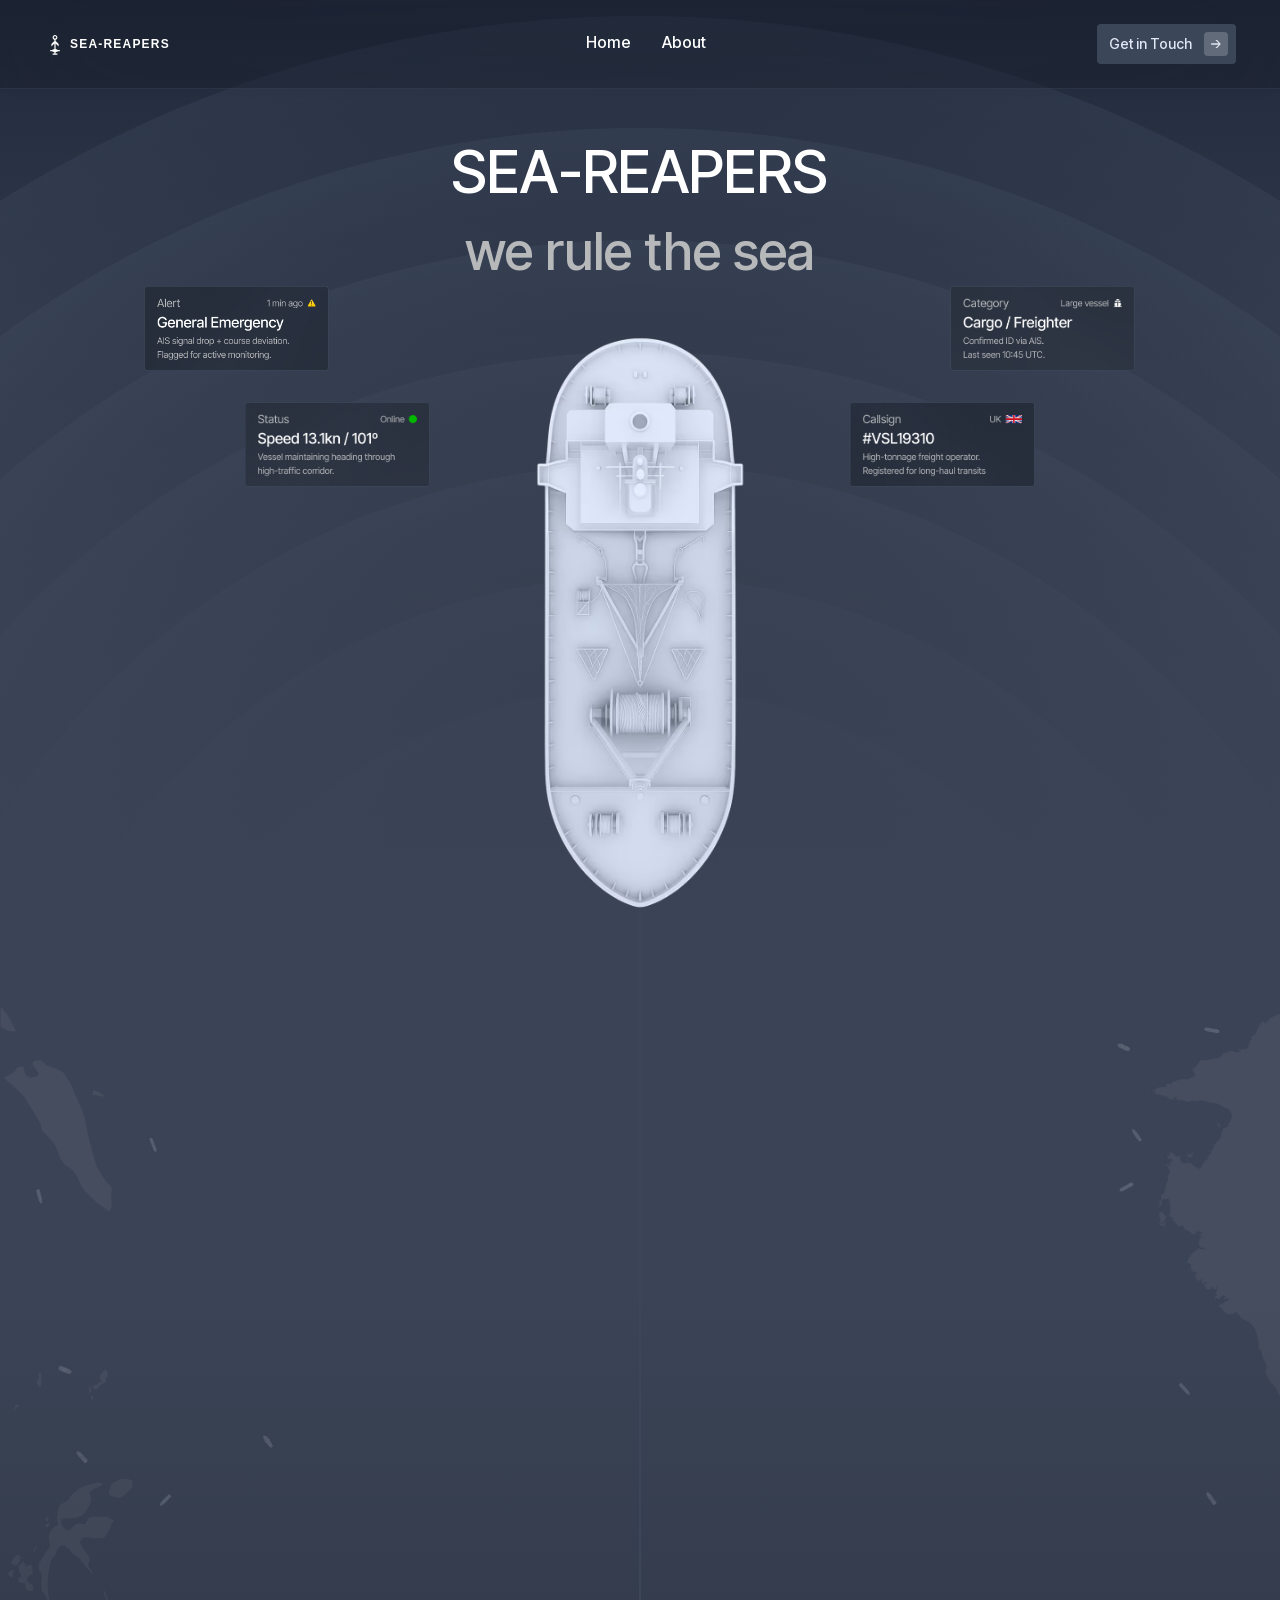
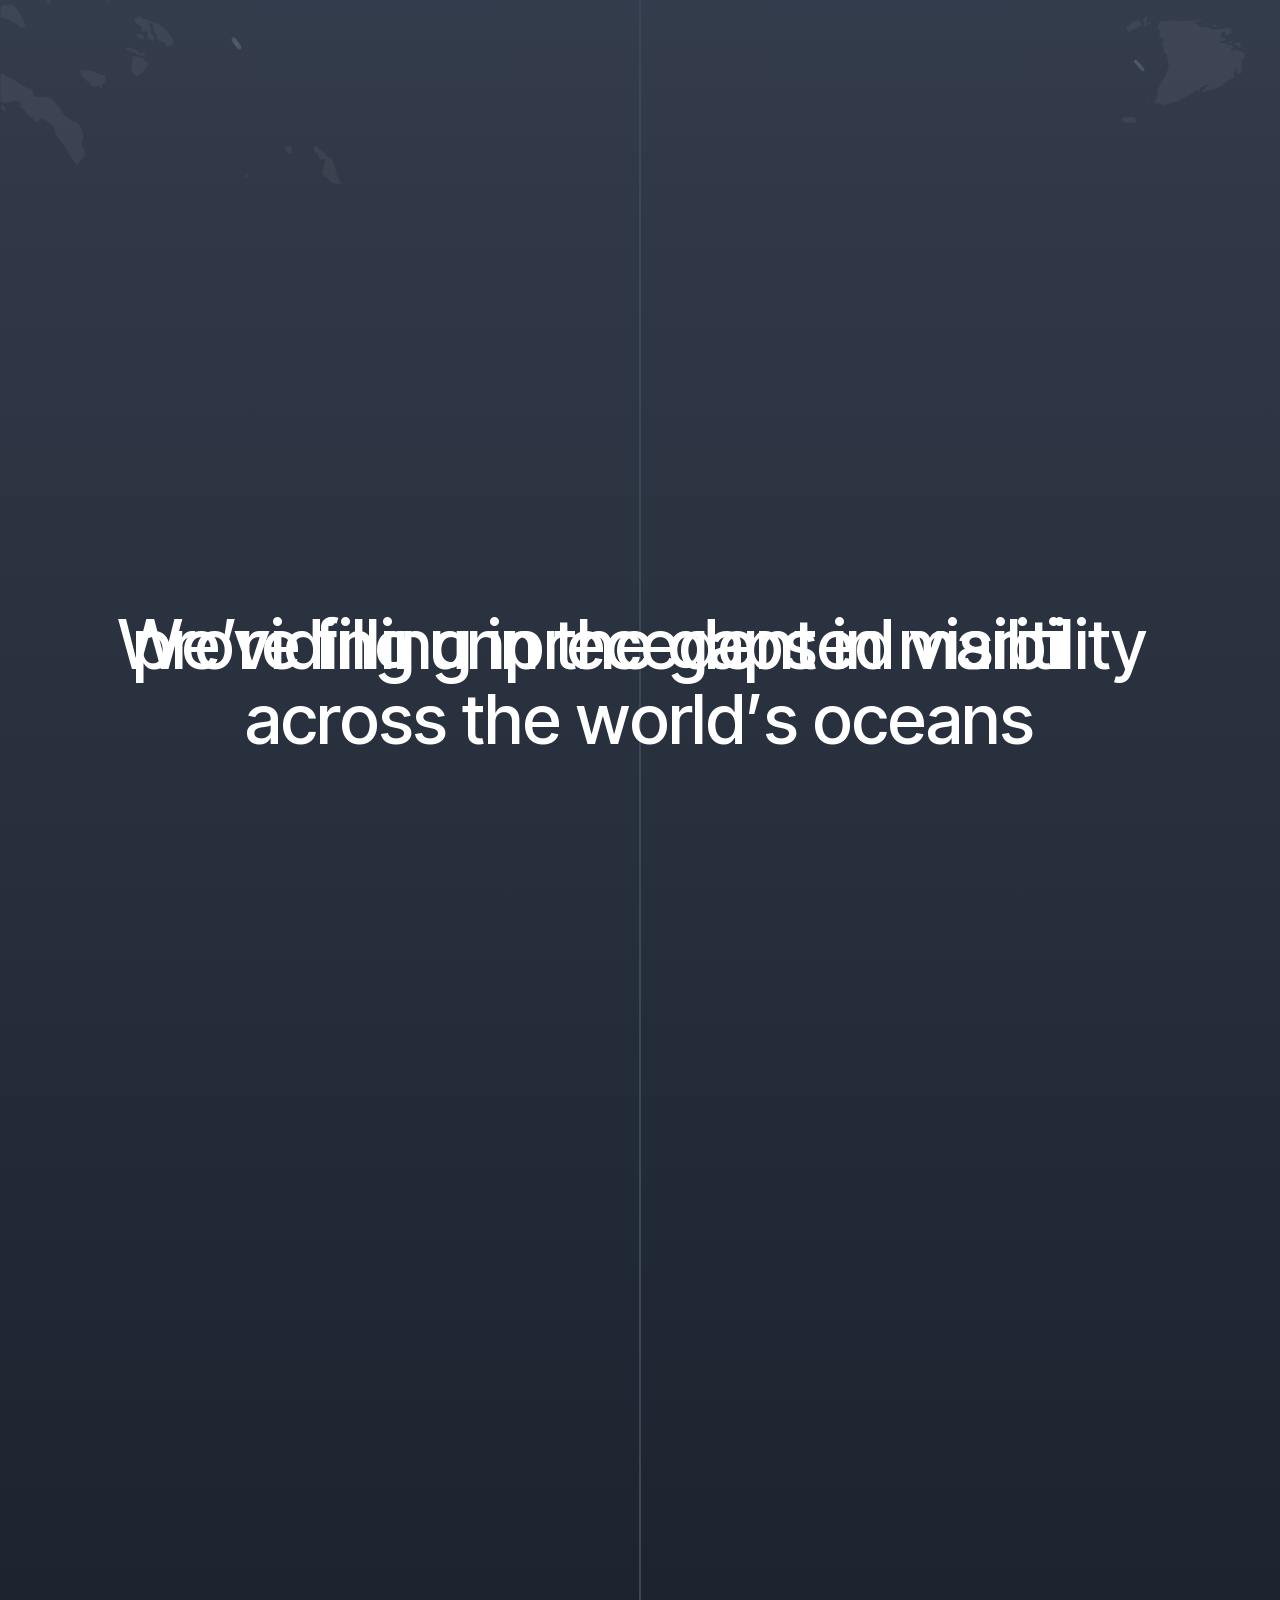
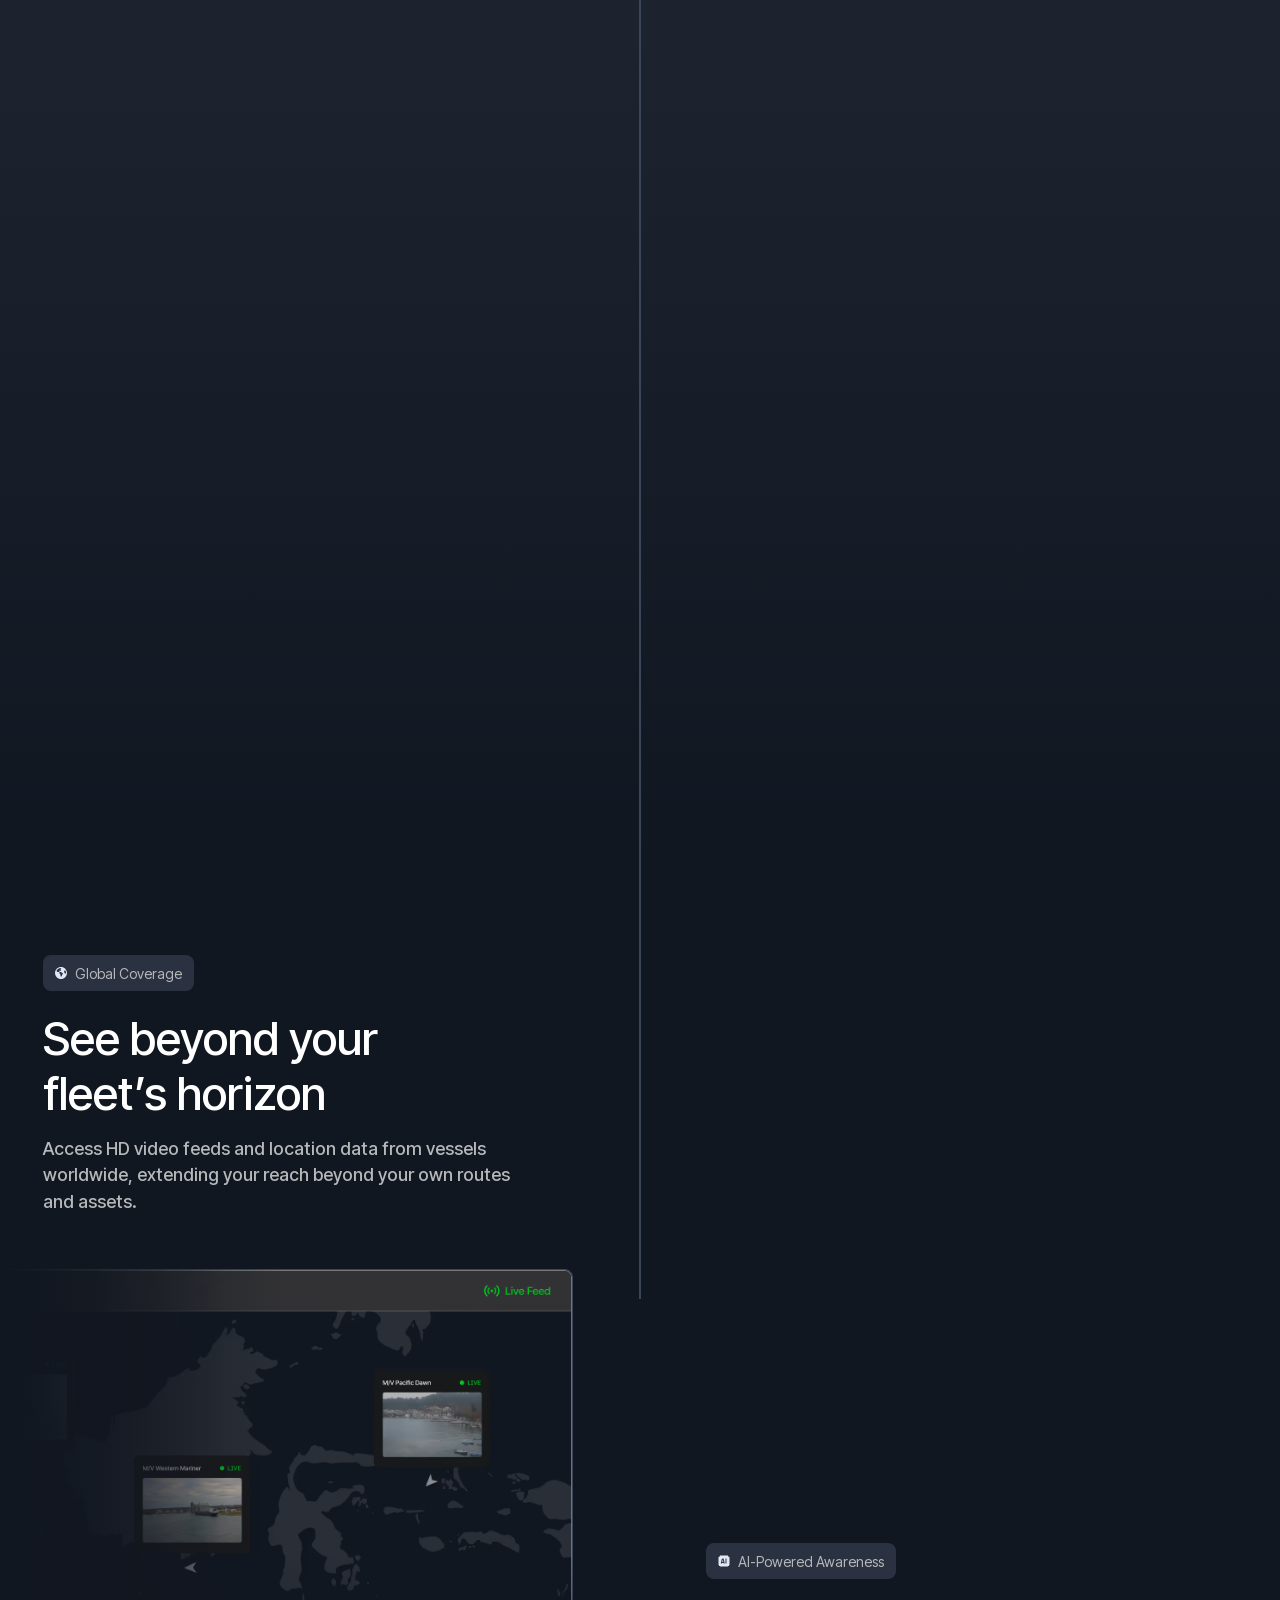
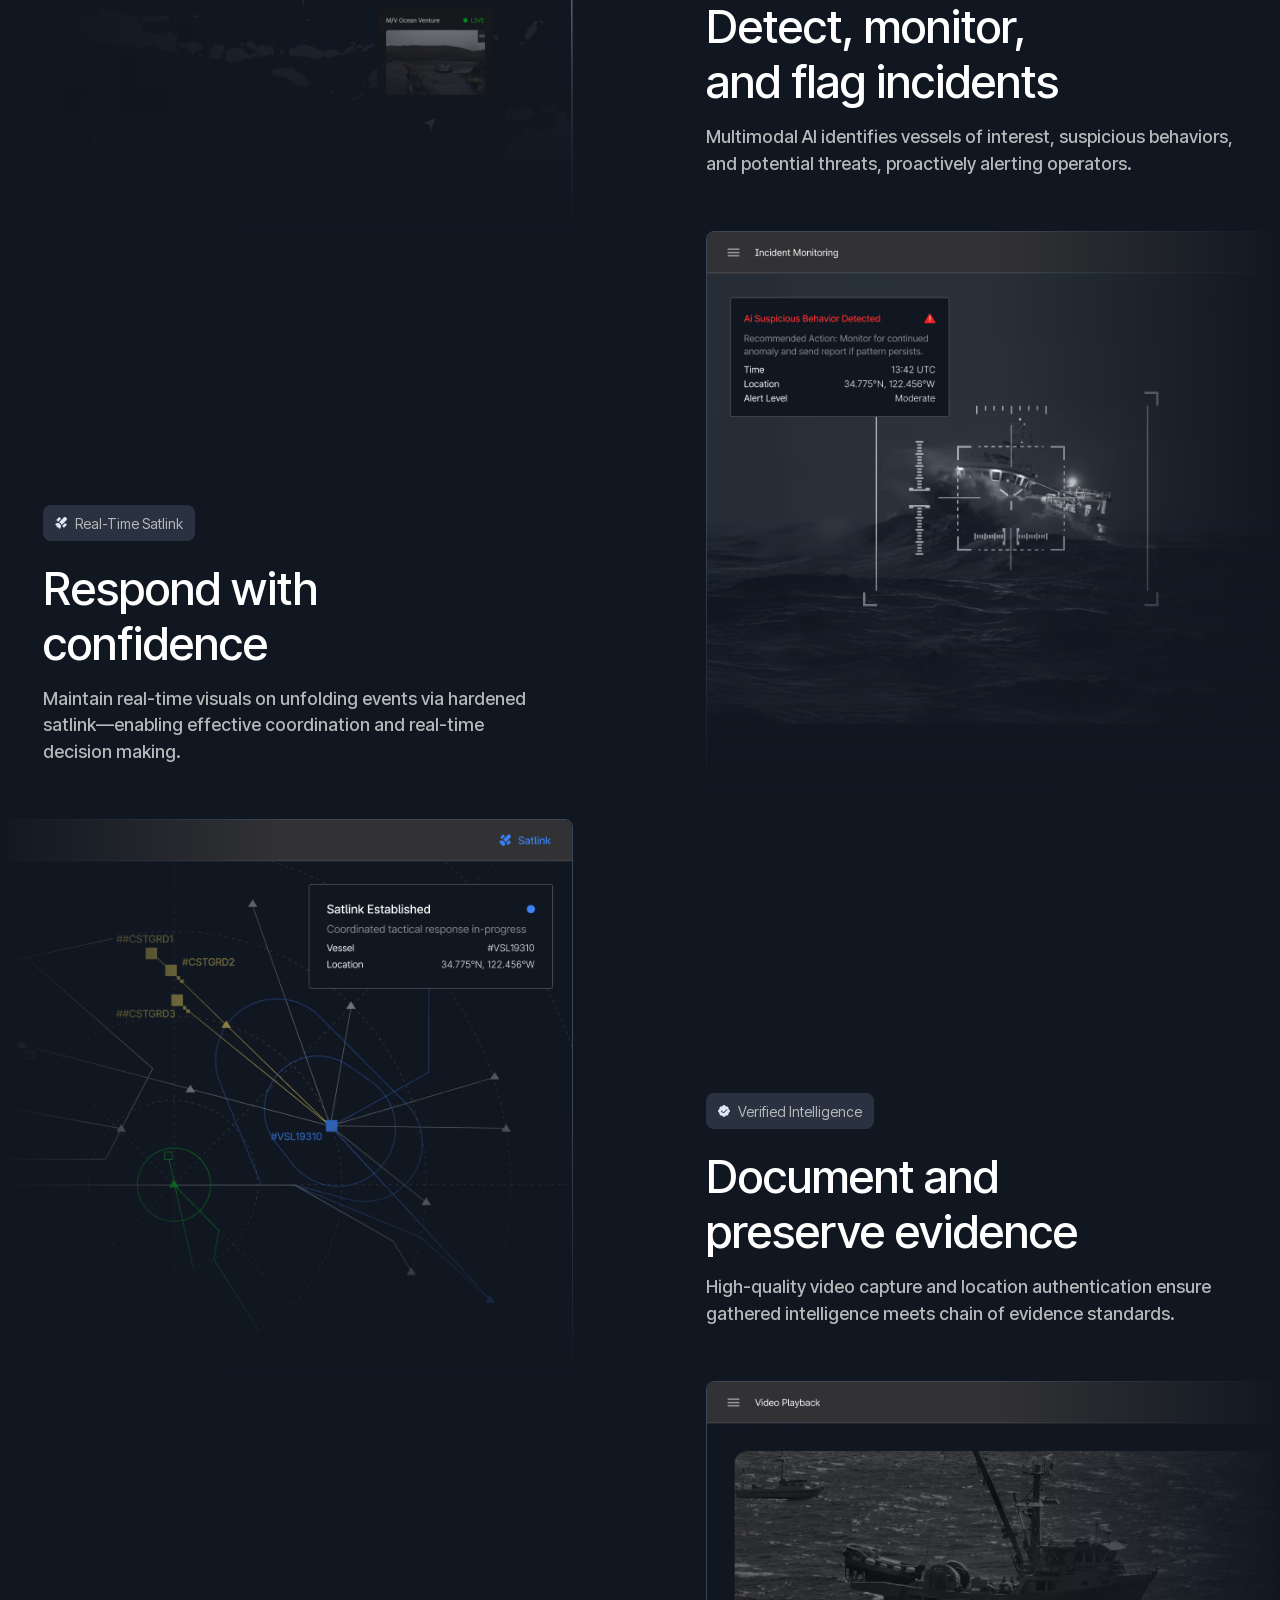
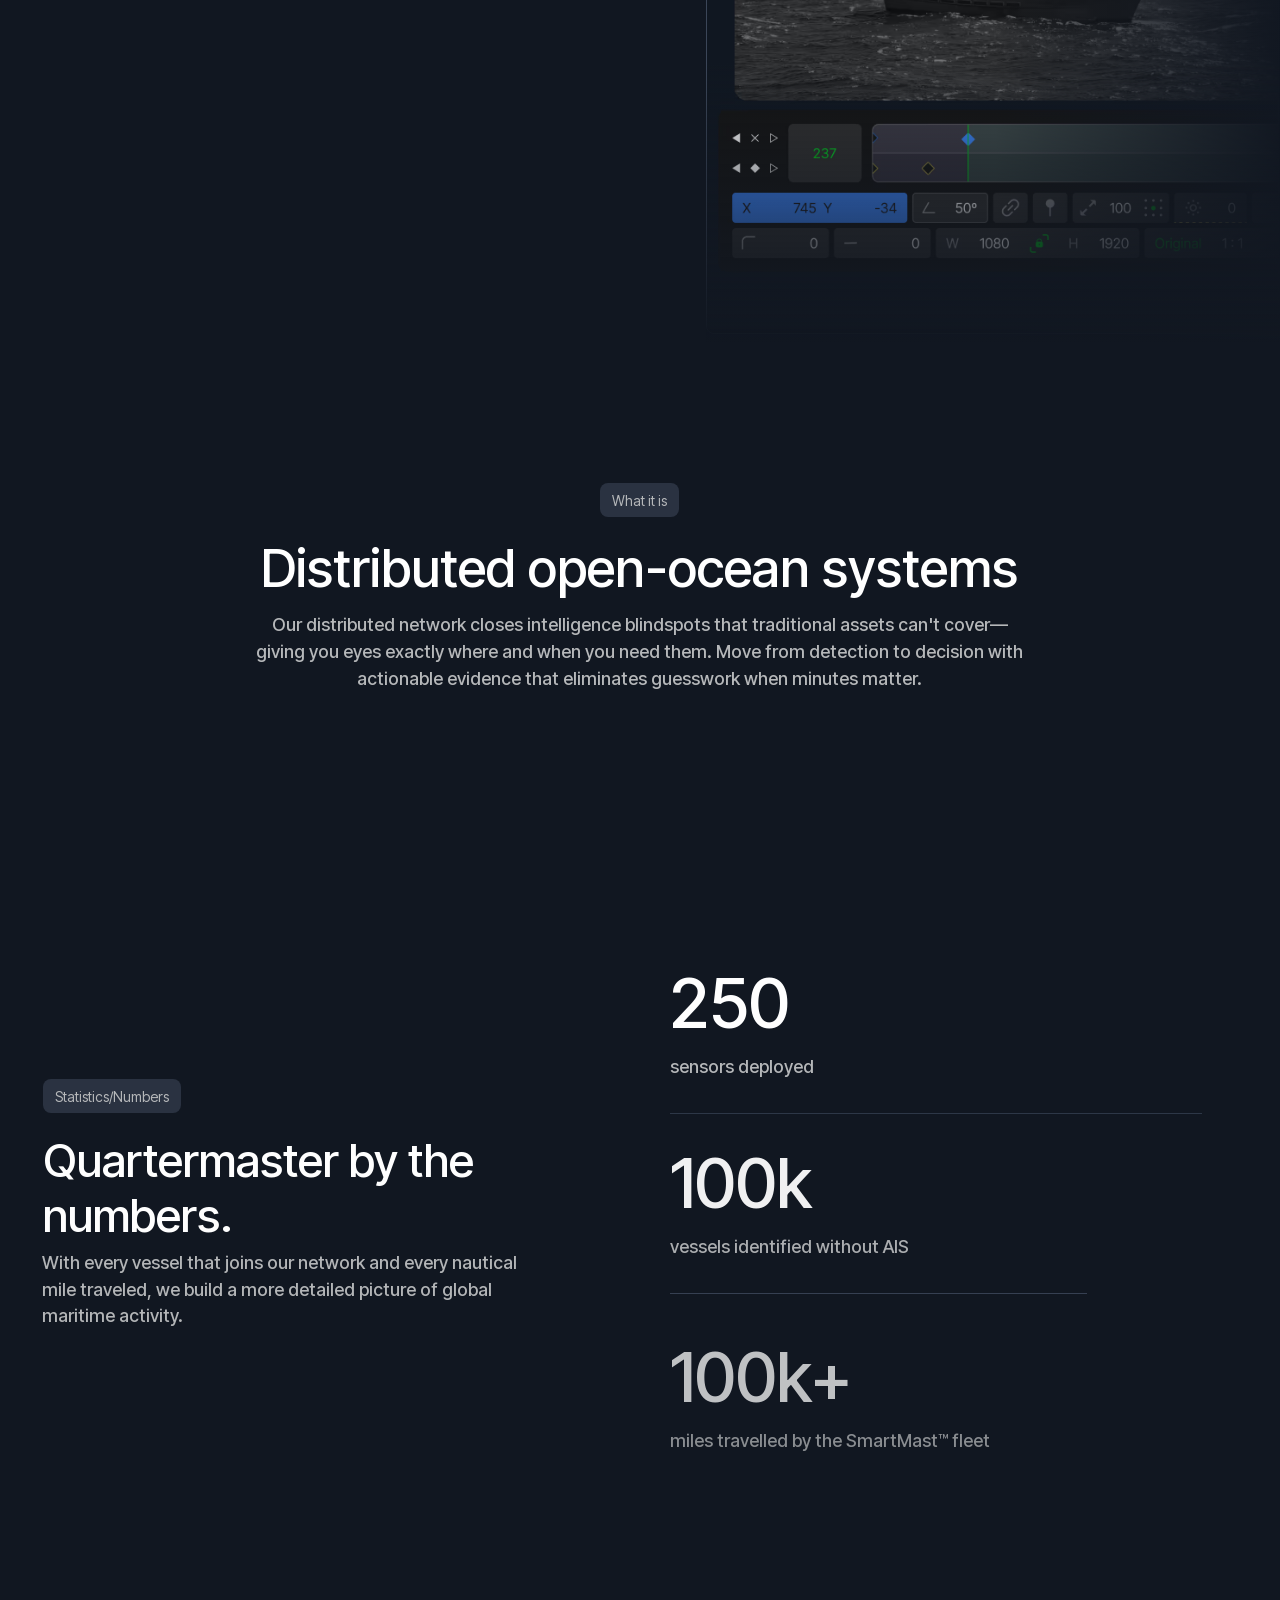
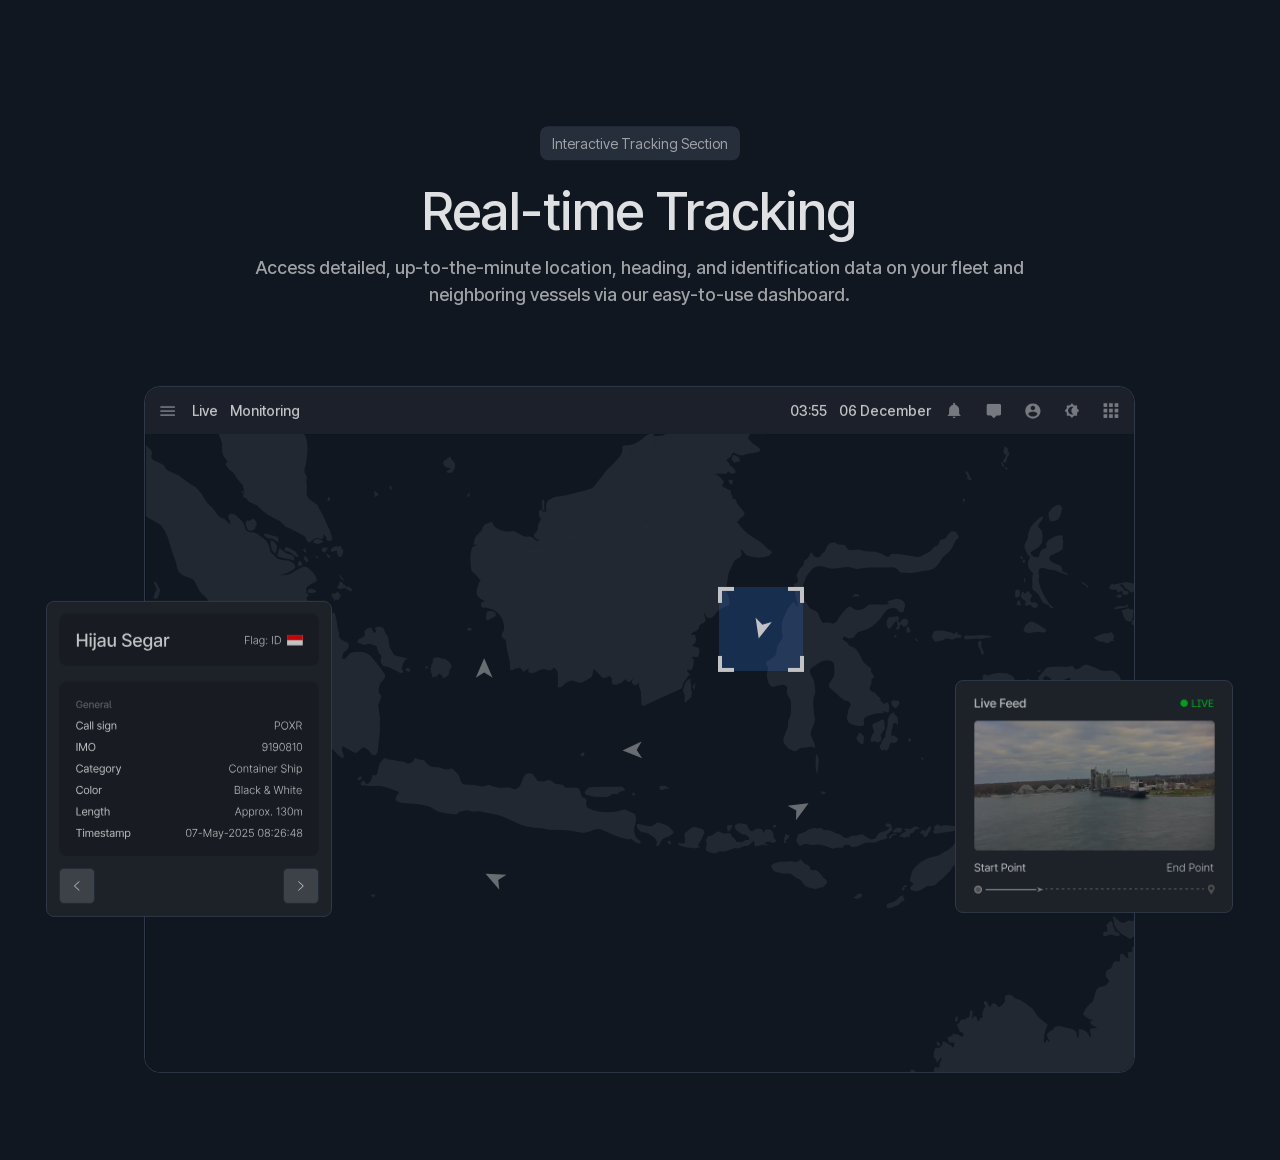
==== index.html @ a3da4e88 "ups" ====
<!DOCTYPE html>
<!-- This site was created in Webflow. https://webflow.com --><!-- Last Published: Fri Jan 30 2026 17:23:37 GMT+0000 (Coordinated Universal Time) -->
<html lang="en">

<head>
  <meta charset="utf-8">
  <title>Navy-reapers</title>
  <meta
    content="A distributed sensor network delivering HD video and real-time AI insights to help civil and commercial operators monitor, detect and respond across global waters."
    name="description">
  <meta content="Quartermaster | Maritime Domain Awareness for Safer Seas" property="og:title">
  <meta
    content="A distributed sensor network delivering HD video and real-time AI insights to help civil and commercial operators monitor, detect and respond across global waters."
    property="og:description">
  <meta content="images/6837088f6284cc95d8e9670c_OG%20Images.jpg" property="og:image">
  <meta content="Quartermaster | Maritime Domain Awareness for Safer Seas" property="twitter:title">
  <meta
    content="A distributed sensor network delivering HD video and real-time AI insights to help civil and commercial operators monitor, detect and respond across global waters."
    property="twitter:description">
  <meta property="og:type" content="website">
  <meta content="summary_large_image" name="twitter:card">
  <meta content="width=device-width, initial-scale=1" name="viewport">
  <meta content="Webflow" name="generator">
  <link href="css/quartermaster-85851c.webflow.shared.969ea1721.css" rel="stylesheet" type="text/css"
    crossorigin="anonymous">
  <script
    type="text/javascript">!function (o, c) { var n = c.documentElement, t = " w-mod-"; n.className += t + "js", ("ontouchstart" in o || o.DocumentTouch && c instanceof DocumentTouch) && (n.className += t + "touch") }(window, document);</script>
  <link href="images/6825fdf67a9d3c11a29862bb_GM_Favicon.png" rel="shortcut icon" type="image/x-icon">
  <link href="images/6825fdfe41447dc2b2180a3f_QM_Webclip.png" rel="apple-touch-icon">
  <link rel="stylesheet" href="css/lenis.css">

  <style>
    .nav_background {
      opacity: 0;
      /* Hide it initially */

    }
  </style>

  <style>
    /* Line Animation */
    html:not(.gsap-not-found) [data-prevent-flicker='true'] {
      visibility: hidden;
    }

    .line-mask,
    .word-mask,
    .char-mask {
      padding-block: 0.1em;
      margin-block: -0.1em;
    }
  </style>
  <noscript>
    <style>
      [data-prevent-flicker='true'] {
        visibility: visible !important;
      }
    </style>
  </noscript>
</head>

<body class="u-theme-dark">
  <div class="page_wrap">
    <div class="page_code_wrap u-theme-dark">
      <div class="page_code_base w-embed">
        <style>
          :root {
            --site--max-width: min(var(--site--width), 100vw);
            --container--main: calc(var(--site--max-width) - var(--site--margin) * 2);
            --container--full: calc(100vw - var(--site--margin) * 2);
            --container--small: calc(var(--column-width--plus-gutter) * (var(--site--column-count) - 2) - var(--site--gutter));
            --site--gutter-total: calc(var(--site--gutter) * (var(--site--column-count) - 1));
            --column-width--1: calc((var(--container--main) - var(--site--gutter-total)) / var(--site--column-count));
            --column-width--plus-gutter: calc(var(--column-width--1) + var(--site--gutter));
            --column-width--2: calc(var(--column-width--plus-gutter) * 2 - var(--site--gutter));
            --column-width--3: calc(var(--column-width--plus-gutter) * 3 - var(--site--gutter));
            --column-width--4: calc(var(--column-width--plus-gutter) * 4 - var(--site--gutter));
            --column-width--5: calc(var(--column-width--plus-gutter) * 5 - var(--site--gutter));
            --column-width--6: calc(var(--column-width--plus-gutter) * 6 - var(--site--gutter));
            --column-width--7: calc(var(--column-width--plus-gutter) * 7 - var(--site--gutter));
            --column-width--8: calc(var(--column-width--plus-gutter) * 8 - var(--site--gutter));
            --column-width--9: calc(var(--column-width--plus-gutter) * 9 - var(--site--gutter));
            --column-width--10: calc(var(--column-width--plus-gutter) * 10 - var(--site--gutter));
            --column-width--11: calc(var(--column-width--plus-gutter) * 11 - var(--site--gutter));
            --column-width--12: calc(var(--column-width--plus-gutter) * 12 - var(--site--gutter));
            --column-margin--1: calc(var(--column-width--plus-gutter) * 1);
            --column-margin--2: calc(var(--column-width--plus-gutter) * 2);
            --column-margin--3: calc(var(--column-width--plus-gutter) * 3);
            --column-margin--4: calc(var(--column-width--plus-gutter) * 4);
            --column-margin--5: calc(var(--column-width--plus-gutter) * 5);
            --column-margin--6: calc(var(--column-width--plus-gutter) * 6);
            --column-margin--7: calc(var(--column-width--plus-gutter) * 7);
            --column-margin--8: calc(var(--column-width--plus-gutter) * 8);
            --column-margin--9: calc(var(--column-width--plus-gutter) * 9);
            --column-margin--10: calc(var(--column-width--plus-gutter) * 10);
            --column-margin--11: calc(var(--column-width--plus-gutter) * 11);
            --column-margin--12: calc(var(--column-width--plus-gutter) * 12);
            --breakout-start: [full-start] minmax(0, 1fr) [content-start];
            --breakout-end: [content-end] minmax(0, 1fr) [full-end];
            --grid-breakout-single: var(--breakout-start) minmax(0, var(--container--main)) var(--breakout-end);
            --grid-breakout: var(--breakout-start) repeat(var(--site--column-count), minmax(0, var(--column-width--1))) var(--breakout-end);
            --_typography---text-transform--none: none;
            --_typography---text-transform--uppercase: uppercase;
            --_typography---text-transform--captialize: capitalize;
            --_typography---text-transform--lowercase: lowercase;
            --align--start: start;
            --align--center: center;
            --align--end: end;
          }

          * {
            vertical-align: bottom;
          }

          ::before,
          ::after {
            box-sizing: border-box;
          }

          html {
            background-color: var(--_theme---background);
          }

          button {
            background-color: unset;
            padding: unset;
            text-align: inherit;
          }

          button:not(:disabled) {
            cursor: pointer;
          }

          video {
            width: 100%;
            object-fit: cover;
          }

          /* remove padding of empty element */
          .wf-empty {
            padding: 0;
          }

          svg {
            max-width: 100%;
          }

          section,
          header,
          footer {
            position: relative;
          }

          @media (prefers-color-scheme: light) {
            option {
              color: black;
            }
          }

          img::selection {
            background: transparent;
          }

          /* Typography */
          body {
            text-transform: var(--_text-style---text-transform);
            font-smoothing: antialiased;
            -webkit-font-smoothing: antialiased;
          }

          /* Clear Defaults */
          a:not([class]) {
            text-decoration: underline;
          }

          h1,
          h2,
          h3,
          h4,
          h5,
          h6,
          p,
          blockquote,
          label {
            font-family: inherit;
            font-size: inherit;
            font-weight: inherit;
            line-height: inherit;
            letter-spacing: inherit;
            text-transform: inherit;
            text-wrap: inherit;
            margin-top: 0;
            margin-bottom: 0;
          }

          /* Selection Color */
          ::selection {
            background-color: var(--_theme---selection--background);
            color: var(--_theme---selection--text);
          }

          /* Margin Trim */
          :is(.u-margin-trim, .u-rich-text)> :not(:not(.w-condition-invisible) ~ :not(.w-condition-invisible)) {
            margin-top: 0;
          }

          :is(.u-margin-trim, .u-rich-text)> :not(:has(~ :not(.w-condition-invisible))) {
            margin-bottom: 0;
          }

          /* Line Height Trim */
          :is([class*="u-text-style-"], h1, h2, h3, h4, h5, h6, p):not(.w-richtext, .u-text-trim-off)::before {
            content: "";
            display: table;
            margin-bottom: calc(-0.5lh + var(--_text-style---trim-top));
          }

          :is([class*="u-text-style-"], h1, h2, h3, h4, h5, h6, p):not(.w-richtext, .u-text-trim-off)::after {
            content: "";
            display: table;
            margin-bottom: calc(-0.5lh + var(--_text-style---trim-bottom));
          }

          /* Rich Text Links */
          .w-richtext a {
            position: relative;
            z-index: 4;
          }

          /* Line Clamp */
          .u-line-clamp-1,
          .u-line-clamp-2,
          .u-line-clamp-3,
          .u-line-clamp-4 {
            -webkit-line-clamp: 1;
            -webkit-box-orient: vertical;
          }

          .u-line-clamp-2 {
            -webkit-line-clamp: 2;
          }

          .u-line-clamp-3 {
            -webkit-line-clamp: 3;
          }

          .u-line-clamp-4 {
            -webkit-line-clamp: 4;
          }

          /* Child Contain */
          .u-child-contain>* {
            width: 100%;
            max-width: inherit !important;
            margin-inline: 0 !important;
            margin-top: 0 !important;
          }

          /* Hide */
          .u-hide-if-empty:empty,
          .u-hide-if-empty:not(:has(> :not(.w-condition-invisible))),
          .u-hide-if-empty-cms:not(:has(.w-dyn-item)),
          .u-embed-js,
          .u-embed-css {
            display: none !important;
          }

          /* Focus State */
          a,
          button,
          :where([tabindex]) {
            outline-offset: var(--focus--offset-outer);
          }

          a:focus-visible,
          button:focus-visible,
          [tabindex]:focus-visible {
            outline-color: var(--_theme---text);
            outline-width: var(--focus--width);
            outline-style: solid;
          }

          /* Global / Clickable Component */
          .wf-design-mode .g_clickable_wrap {
            z-index: 0;
          }

          .g_clickable_wrap a[href="#"] {
            display: none;
          }

          .g_clickable_wrap a[href="#"]~button {
            display: block;
          }

          /* Responsive Above */
          @container threshold-large (width >=62em) {
            .u-order-unset-above {
              order: unset !important;
            }

            .u-all-unset-above {
              all: unset !important;
            }

            .u-grid-below {
              display: flex !important;
            }
          }

          @container threshold-medium (width >=48em) {
            .u-order-unset-above {
              order: unset !important;
            }

            .u-all-unset-above {
              all: unset !important;
            }

            .u-grid-below {
              display: flex !important;
            }
          }

          @container threshold-small (width >=30em) {
            .u-order-unset-above {
              order: unset !important;
            }

            .u-all-unset-above {
              all: unset !important;
            }

            .u-grid-below {
              display: flex !important;
            }
          }

          /* Responsive Below */
          @container threshold-large (width < 62em) {
            .u-order-unset-below {
              order: unset !important;
            }

            .u-all-unset-below {
              all: unset !important;
            }

            .u-grid-above {
              display: flex !important;
            }
          }

          @container threshold-medium (width < 48em) {
            .u-order-unset-below {
              order: unset !important;
            }

            .u-all-unset-below {
              all: unset !important;
            }

            .u-grid-above {
              display: flex !important;
            }
          }

          @container threshold-small (width < 30em) {
            .u-order-unset-below {
              order: unset !important;
            }

            .u-all-unset-below {
              all: unset !important;
            }

            .u-grid-above {
              display: flex !important;
            }
          }
        </style>
      </div>
      <div class="page_code_custom w-embed">
        <style>
          .heading-gradient {
            background: linear-gradient(0deg, var(--_theme---primary-text), var(--_theme---secondary-text));
            -webkit-background-clip: text;
            -webkit-text-fill-color: transparent;
            color: transparent;
          }
        </style>
      </div>
      <div class="page_code_buttons w-embed">
        <style>
          /* Global attribute to easily control easing and timing of all targetted elements */
          [data-button-anim-target] {
            transition: transform 0.525s cubic-bezier(0.625, 0.05, 0, 1);
          }

          /* Fake a duplicate text element using text shadow without blur  */
          /* We save the distance in a variable for easy use in the CSS animation */
          .btn-icon-content__text {
            --text-duplicate-distance: 1.5em;
            text-shadow: 0px var(--text-duplicate-distance) currentColor;
          }

          /* Only apply hover animations if they are actually not supported */
          @media (hover:hover) and (pointer:fine) {

            .btn-icon-link:hover .btn-icon-content__text {
              transform: translate(0px, calc(-1 * var(--text-duplicate-distance)));
            }

            .btn-icon-link:hover .btn-icon-icon__bg {
              transform: rotate(90deg);
            }

            .btn-icon-link:hover .btn-icon-icon__arrow {
              transform: translate(200%, 0px);
            }

            .btn-icon-link:hover .btn-icon-content__bg {
              transform: translate(0px, 0%) rotate(0deg);
            }

          }
        </style>

        <style>
          @media (hover: hover) {
            .footer_link_wrap:is(:hover, :focus-visible) .footer_link_line {
              transform: scaleX(1);
              transform-origin: 0% 50%;
            }
          }
        </style>
      </div>
      <style>
        :root {
          --site--margin: clamp(1rem, 0.42857142857142855rem + 2.857142857142857vw, 3rem);
          --_typography---font-size--display: clamp(4rem, 3.7142857142857144rem + 1.4285714285714286vw, 5rem);
          --_typography---font-size--h1: clamp(3rem, 2.5714285714285716rem + 2.142857142857143vw, 4.5rem);
          --_typography---font-size--h2: clamp(2rem, 1.4285714285714286rem + 2.857142857142857vw, 4rem);
          --_typography---font-size--h3: clamp(2rem, 1.5714285714285714rem + 2.142857142857143vw, 3.5rem);
          --_typography---font-size--h4: clamp(2rem, 1.7142857142857142rem + 1.4285714285714286vw, 3rem);
          --_typography---font-size--h5: clamp(1.375rem, 1.0535714285714286rem + 1.607142857142857vw, 2.5rem);
          --_typography---font-size--h6: clamp(1rem, 0.7142857142857143rem + 1.4285714285714286vw, 2rem);
          --_typography---font-size--text-large: clamp(1rem, 0.9642857142857143rem + 0.17857142857142858vw, 1.125rem);
          --_typography---font-size--text-main: clamp(1rem, 1rem + 0vw, 1rem);
          --_typography---font-size--text-small: clamp(0.875rem, 0.875rem + 0vw, 0.875rem);
          --_spacing---space--1: clamp(0.375rem, 0.3392857142857143rem + 0.17857142857142858vw, 0.5rem);
          --_spacing---space--2: clamp(0.625rem, 0.5892857142857143rem + 0.17857142857142858vw, 0.75rem);
          --_spacing---space--3: clamp(0.875rem, 0.8392857142857143rem + 0.17857142857142858vw, 1rem);
          --_spacing---space--4: clamp(1.25rem, 1.1785714285714286rem + 0.35714285714285715vw, 1.5rem);
          --_spacing---space--5: clamp(1.75rem, 1.6785714285714286rem + 0.35714285714285715vw, 2rem);
          --_spacing---space--6: clamp(2rem, 1.8571428571428572rem + 0.7142857142857143vw, 2.5rem);
          --_spacing---space--7: clamp(2.25rem, 2.0357142857142856rem + 1.0714285714285714vw, 3rem);
          --_spacing---space--8: clamp(2.5rem, 2.0714285714285716rem + 2.142857142857143vw, 4rem);
          --_spacing---section-space--small: clamp(3rem, 2.4285714285714284rem + 2.857142857142857vw, 5rem);
          --_spacing---section-space--main: clamp(4rem, 3.142857142857143rem + 4.285714285714286vw, 7rem);
          --_spacing---section-space--large: clamp(5.5rem, 4.214285714285714rem + 6.428571428571428vw, 10rem);
          --_spacing---section-space--page-top: clamp(7rem, 5rem + 10vw, 14rem);
        }
      </style>
    </div>
    <div class="styleguide_guide_wrap">
      <div class="w-embed">
        <style>
          html.wf-design-mode .styleguide_guide_wrap {
            display: block;
          }

          .styleguide_guide_layout {
            counter-reset: gridguides;
          }

          .styleguide_guide_layout>div::before {
            counter-increment: gridguides;
            content: counter(gridguides);
          }
        </style>
      </div>
      <div data-padding-bottom="none" data-padding-top="none" class="styleguide_guide_contain u-container">
        <div class="styleguide_guide_layout">
          <div class="styleguide_guide_column"></div>
          <div class="styleguide_guide_column"></div>
          <div class="styleguide_guide_column"></div>
          <div class="styleguide_guide_column"></div>
          <div class="styleguide_guide_column"></div>
          <div class="styleguide_guide_column"></div>
          <div class="styleguide_guide_column"></div>
          <div class="styleguide_guide_column"></div>
          <div class="styleguide_guide_column"></div>
          <div class="styleguide_guide_column"></div>
          <div class="styleguide_guide_column"></div>
          <div class="styleguide_guide_column"></div>
          <div class="styleguide_guide_column"></div>
          <div class="styleguide_guide_column"></div>
          <div class="styleguide_guide_column"></div>
          <div class="styleguide_guide_column"></div>
          <div class="styleguide_guide_column"></div>
          <div class="styleguide_guide_column"></div>
          <div class="styleguide_guide_column"></div>
          <div class="styleguide_guide_column"></div>
          <div class="styleguide_guide_column"></div>
          <div class="styleguide_guide_column"></div>
          <div class="styleguide_guide_column"></div>
          <div class="styleguide_guide_column"></div>
        </div>
      </div>
    </div>
    <div class="nav_component">
      <div class="w-embed">
        <style>
          :root {
            --nav--height: calc(var(--_spacing---space--6) + var(--_spacing---space--8));
            --nav--banner-height: 2.4rem;
            --nav--height-total: var(--nav--height);
            --nav--icon-thickness: var(--border-width--main);
            --nav--hamburger-thickness: var(--nav--icon-thickness);
            --nav--hamburger-gap: var(--_spacing---space--1);
            --nav--hamburger-rotate: 45;
            --nav--menu-open-duration: 400ms;
            --nav--menu-close-duration: 400ms;
            --nav--dropdown-duration: 400ms;
            --nav--dropdown-open-duration: 400ms;
            --nav--dropdown-delay: 0ms;
          }

          /* on smaller screens */
          @media (width < 60em) {

            /* disable scroll when mobile menu is open */
            body:has(.nav_component .w-nav-button.w--open) {
              overflow: hidden;
            }
          }

          /* on larger screens */
          @container (min-width: 60em) {

            /* show desktop nav & dropdown backdrop */
            .nav_wrap.is-desktop,
            .nav_dropdown_backdrop {
              display: block;
            }

            /* hide mobile nav & mobile menu backdrop */
            .nav_wrap.is-mobile,
            .nav_menu_backdrop {
              display: none;
            }
          }

          /* dropdown list: initial state */
          html:not(.wf-design-mode) .nav_dropdown_component>.w-dropdown-list {
            /* removes display none to enable css transitions */
            display: grid !important;
            grid-template-columns: minmax(0, 1fr);
            /* sets list to 0 height by default */
            grid-template-rows: 0fr;
            transition: grid-template-rows var(--nav--dropdown-duration);
            /* makes list content not focusable when closed */
            visibility: hidden;
            opacity: 0;
          }

          /* makes list content focusable when opened */
          html:not(.wf-design-mode) .nav_dropdown_component>.w-dropdown-list.w--open {
            visibility: visible;
            opacity: 1;
          }

          /* sets list child to overflow hidden to enable css height transition */
          .nav_dropdown_component>.w-dropdown-list>* {
            overflow: hidden;
          }

          /* set open state of dropdown list */
          .nav_dropdown_component:has(> .w-dropdown-toggle[aria-expanded="true"])>.w-dropdown-list {
            --nav--dropdown-duration: var(--nav--dropdown-open-duration);
            grid-template-rows: 1fr;
          }

          /* on desktop, delay dropdown opening if another dropdown is open */
          .nav_wrap.is-desktop:has(.nav_dropdown_component > .w-dropdown-toggle.w--open[aria-expanded="false"]) .nav_dropdown_component:has(> .w--open[aria-expanded="true"])>.w-dropdown-list {
            transition-delay: var(--nav--dropdown-duration);
          }

          /* reveal dropdown backdrop when dropdown open */
          .nav_dropdown_backdrop {
            transition: opacity var(--nav--dropdown-duration);
          }

          body:has(.nav_dropdown_component > [aria-expanded="true"]) .nav_dropdown_backdrop {
            opacity: 1;
          }

          /* rotate arrow inside open dropdown */
          .w-dropdown-toggle[aria-expanded="true"] .nav_links_svg {
            transform: rotate(-180deg);
          }

          /* fade out other dropdown links when link is hovered */
          @media (hover: hover) and (pointer: fine) {
            body:has(.nav_dropdown_item:hover) .nav_dropdown_item:not(:hover)>*>* {
              opacity: 0.5;
            }
          }

          /* animate first hamburger line when opened */
          .nav_component .w-nav-button.w--open>*> :first-child {
            transform: translateY(calc(var(--nav--hamburger-thickness) * 0.5 + var(--nav--hamburger-gap) * 0.5)) rotate(calc(var(--nav--hamburger-rotate) * -1deg));
          }

          /* animate second hamburger line when opened */
          .nav_component .w-nav-button.w--open>*> :last-child {
            transform: translateY(calc(var(--nav--hamburger-thickness) * -0.5 + var(--nav--hamburger-gap) * -0.5)) rotate(calc(var(--nav--hamburger-rotate) * 1deg));
          }

          /* reveal mobile menu backdrop on menu open */
          .nav_menu_backdrop {
            transition: opacity var(--nav--menu-close-duration);
          }

          .nav_component:has(.w-nav-button.w--open) .nav_menu_backdrop {
            opacity: 1;
          }

          /* menu animations */
          @keyframes menuOpen {
            from {
              clip-path: polygon(0 0, 100% 0, 100% 0, 0 0);
            }

            to {
              clip-path: polygon(0 0, 100% 0, 100% 100%, 0 100%);
            }
          }

          @keyframes menuClose {
            from {
              clip-path: polygon(0 0, 100% 0, 100% 100%, 0 100%);
            }

            to {
              clip-path: polygon(0 0, 100% 0, 100% 0, 0 0);
            }
          }

          /* menu open */
          .nav_component:has(.w-nav-button.w--open) .w-nav-menu {
            animation: menuOpen var(--nav--menu-open-duration) ease-in-out forwards;
          }

          /* menu close */
          .nav_component:has(.w-nav-button:not(.w--open)) .w-nav-menu {
            animation: menuClose var(--nav--menu-close-duration) ease-in-out forwards;
          }

          /* position overflow to top of screen */
          .nav_component .w-nav-overlay {
            top: 0;
            min-height: 100vh;
          }

          /* search focus underline */
          .nav_search_wrap:has(input:focus-visible) {
            border-color: var(--_theme---text);
          }

          /* open dropdown on mobile */
          .nav_wrap.is-mobile [data-open-on-mobile]>.w-dropdown-toggle {
            display: none;
          }

          .nav_wrap.is-mobile [data-open-on-mobile]>.w-dropdown-list {
            visibility: visible;
            opacity: 1;
            display: block;
            grid-template-rows: 1fr;
          }

          /* Rotate Nav Banner Arrow When External Link */
          a[target="_blank"] .nav_banner_svg {
            transform: rotate(-45deg);
          }

          /* nav banner */
          html:has(.nav_banner_wrap:not(.w-condition-invisible)):not(.hide-nav-banner) {
            --nav--height-total: calc(var(--nav--banner-height) + var(--nav--height));
          }

          .hide-nav-banner .nav_banner_wrap {
            display: none;
          }
        </style>
      </div><a href="/#main" class="nav_skip_wrap w-inline-block">
        <div class="nav_skip_text u-text-style-small">Skip to main content</div>
      </a>
      <div role="banner" class="nav_wrap is-desktop">
        <div class="nav_background"></div>
        <div class="nav_contain u-container"><a aria-label="Home Page" href="/" aria-current="page"
            class="nav_logo_wrap w-inline-block w--current"><svg xmlns="http://www.w3.org/2000/svg" width="100%"
              viewBox="0 0 280 40" fill="none" aria-hidden="true">
              <!-- Anchor Icon -->
              <path d="M20 5C17.794 5 16 6.794 16 9C16 10.859 17.28 12.411 19 12.858V28.268C17.526 28.612 16.132 29.206 14.868 30H12V32H14.868C16.132 32.794 17.526 33.388 19 33.732V36H16V38H24V36H21V33.732C22.474 33.388 23.868 32.794 25.132 32H28V30H25.132C23.868 29.206 22.474 28.612 21 28.268V12.858C22.72 12.411 24 10.859 24 9C24 6.794 22.206 5 20 5ZM20 7C21.103 7 22 7.897 22 9C22 10.103 21.103 11 20 11C18.897 11 18 10.103 18 9C18 7.897 18.897 7 20 7ZM19 15L14 20V24L19 19V15ZM21 15V19L26 24V20L21 15Z" fill="currentColor"/>
              
              <!-- SEA-REAPERS Text -->
              <text x="45" y="27" font-family="Arial, sans-serif" font-size="20" font-weight="900" letter-spacing="2" fill="currentColor">SEA-REAPERS</text>
            </svg></a>
          <nav role="navigation" class="nav_desktop_layout">
            <div class="nav_links_component is-desktop">
              <ul role="list" class="nav_links_wrap w-list-unstyled is-desktop">
                <li class="nav_links_item"><a href="/" aria-current="page"
                    class="footer_link_wrap is-nav w-inline-block w--current is-desktop">
                    <div class="footer_link_text">Home</div>
                    <div class="footer_link_line"></div>
                  </a></li>
                <li class="nav_links_item"><a href="/about/" class="footer_link_wrap is-nav w-inline-block is-desktop">
                    <div class="footer_link_text">About</div>
                    <div class="footer_link_line"></div>
                  </a></li>
              </ul>
              <ul role="list" class="nav_actions_wrap w-list-unstyled is-desktop">
                <li class="nav_buttons_item is-main is-desktop">
                  <div data-wf--button--variant="base" class="btn-icon-link">
                    <div class="btn-icon-content">
                      <div class="btn-icon-content__mask"><span data-button-anim-target=""
                          class="btn-icon-content__text">Get in Touch</span></div>
                      <div data-icon-size="normal" class="btn-icon-icon">
                        <div data-button-anim-target="" class="btn-icon-icon__bg"></div>
                        <div class="btn-icon-icon__wrap">
                          <div class="btn-icon-icon__list"><svg xmlns="http://www.w3.org/2000/svg" width="100%"
                              viewBox="0 0 10 8" fill="none" data-button-anim-target="" class="btn-icon-icon__arrow">
                              <path
                                d="M4.45231 0.385986H6.02531L9.30131 3.99999L6.02531 7.61399H4.45231L7.40331 4.58499H0.695312V3.42799H7.41631L4.45231 0.385986Z"
                                fill="currentColor"></path>
                            </svg><svg xmlns="http://www.w3.org/2000/svg" width="100%" viewBox="0 0 10 8" fill="none"
                              data-button-anim-target="" class="btn-icon-icon__arrow">
                              <path
                                d="M4.45231 0.385986H6.02531L9.30131 3.99999L6.02531 7.61399H4.45231L7.40331 4.58499H0.695312V3.42799H7.41631L4.45231 0.385986Z"
                                fill="currentColor"></path>
                            </svg><svg xmlns="http://www.w3.org/2000/svg" width="100%" viewBox="0 0 10 8" fill="none"
                              data-button-anim-target="" class="btn-icon-icon__arrow">
                              <path
                                d="M4.45231 0.385986H6.02531L9.30131 3.99999L6.02531 7.61399H4.45231L7.40331 4.58499H0.695312V3.42799H7.41631L4.45231 0.385986Z"
                                fill="currentColor"></path>
                            </svg></div>
                        </div>
                      </div>
                      <div data-button-anim-target="" class="btn-icon-content__bg"></div>
                    </div>
                    <div class="g_clickable_wrap"><a target="" href="/contact"
                        class="g_clickable_link w-inline-block"><span class="g_clickable_text u-sr-only">Get in
                          Touch</span></a><button type="button" class="g_clickable_btn"><span
                          class="g_clickable_text u-sr-only">Get in Touch</span></button></div>
                  </div>
                </li>
              </ul>
            </div>
          </nav>
        </div>
      </div>
      <div data-animation="default" data-collapse="all" data-duration="400" data-easing="ease" data-easing2="ease"
        role="banner" class="nav_wrap is-mobile w-nav">
        <div class="nav_background"></div>
        <div class="nav_mobile_contain u-container"><a aria-label="Home Page" href="/"
            class="nav_logo_wrap w-inline-block"><svg xmlns="http://www.w3.org/2000/svg" width="100%"
              viewBox="0 0 280 40" fill="none" aria-hidden="true">
              <!-- Anchor Icon -->
              <path d="M20 5C17.794 5 16 6.794 16 9C16 10.859 17.28 12.411 19 12.858V28.268C17.526 28.612 16.132 29.206 14.868 30H12V32H14.868C16.132 32.794 17.526 33.388 19 33.732V36H16V38H24V36H21V33.732C22.474 33.388 23.868 32.794 25.132 32H28V30H25.132C23.868 29.206 22.474 28.612 21 28.268V12.858C22.72 12.411 24 10.859 24 9C24 6.794 22.206 5 20 5ZM20 7C21.103 7 22 7.897 22 9C22 10.103 21.103 11 20 11C18.897 11 18 10.103 18 9C18 7.897 18.897 7 20 7ZM19 15L14 20V24L19 19V15ZM21 15V19L26 24V20L21 15Z" fill="currentColor"/>
              
              <!-- SEA-REAPERS Text -->
              <text x="45" y="27" font-family="Arial, sans-serif" font-size="20" font-weight="900" letter-spacing="2" fill="currentColor">SEA-REAPERS</text>
            </svg></a>
          <nav role="navigation" class="nav_menu_wrap w-nav-menu">
            <div data-lenis-prevent="" class="nav_menu_scroll">
              <div class="nav_menu_contain u-container">
                <div class="nav_links_component">
                  <ul role="list" class="nav_links_wrap w-list-unstyled">
                    <li class="nav_links_item"><a href="/" aria-current="page"
                        class="footer_link_wrap is-nav w-inline-block w--current">
                        <div class="footer_link_text">Home</div>
                        <div class="footer_link_line"></div>
                      </a></li>
                    <li class="nav_links_item"><a href="/about/" class="footer_link_wrap is-nav w-inline-block">
                        <div class="footer_link_text">About</div>
                        <div class="footer_link_line"></div>
                      </a></li>
                    </a></li>
                  </ul>
                  <ul role="list" class="nav_actions_wrap w-list-unstyled">
                    <li class="nav_buttons_item is-main">
                      <div data-wf--button--variant="base" class="btn-icon-link">
                        <div class="btn-icon-content">
                          <div class="btn-icon-content__mask"><span data-button-anim-target=""
                              class="btn-icon-content__text">Get in Touch</span></div>
                          <div data-icon-size="normal" class="btn-icon-icon">
                            <div data-button-anim-target="" class="btn-icon-icon__bg"></div>
                            <div class="btn-icon-icon__wrap">
                              <div class="btn-icon-icon__list"><svg xmlns="http://www.w3.org/2000/svg" width="100%"
                                  viewBox="0 0 10 8" fill="none" data-button-anim-target=""
                                  class="btn-icon-icon__arrow">
                                  <path
                                    d="M4.45231 0.385986H6.02531L9.30131 3.99999L6.02531 7.61399H4.45231L7.40331 4.58499H0.695312V3.42799H7.41631L4.45231 0.385986Z"
                                    fill="currentColor"></path>
                                </svg><svg xmlns="http://www.w3.org/2000/svg" width="100%" viewBox="0 0 10 8"
                                  fill="none" data-button-anim-target="" class="btn-icon-icon__arrow">
                                  <path
                                    d="M4.45231 0.385986H6.02531L9.30131 3.99999L6.02531 7.61399H4.45231L7.40331 4.58499H0.695312V3.42799H7.41631L4.45231 0.385986Z"
                                    fill="currentColor"></path>
                                </svg><svg xmlns="http://www.w3.org/2000/svg" width="100%" viewBox="0 0 10 8"
                                  fill="none" data-button-anim-target="" class="btn-icon-icon__arrow">
                                  <path
                                    d="M4.45231 0.385986H6.02531L9.30131 3.99999L6.02531 7.61399H4.45231L7.40331 4.58499H0.695312V3.42799H7.41631L4.45231 0.385986Z"
                                    fill="currentColor"></path>
                                </svg></div>
                            </div>
                          </div>
                          <div data-button-anim-target="" class="btn-icon-content__bg"></div>
                        </div>
                        <div class="g_clickable_wrap"><a target="" href="/contact/"
                            class="g_clickable_link w-inline-block"><span class="g_clickable_text u-sr-only">Get in
                              Touch</span></a><button type="button" class="g_clickable_btn"><span
                              class="g_clickable_text u-sr-only">Get in Touch</span></button></div>
                      </div>
                    </li>
                  </ul>
                </div>
              </div>
            </div>
          </nav>
          <div class="nav_btn_wrap w-nav-button">
            <div class="nav_btn_layout">
              <div class="nav_btn_line"></div>
              <div class="nav_btn_line"></div>
            </div>
          </div>
        </div>
      </div>
      <div class="nav_dropdown_backdrop"></div>
      <div class="nav_menu_backdrop"></div>
    </div>
    <main id="main" class="page_main">
      <div tr-scrollflip-scrubstart="top -50%" tr-scrollflip-element="component">
        <section class="home_hero_wrap">
          <div class="home_hero_contain u-container">
            <div data-stagger-delay="1" class="home_hero_layout u-flex-vertical-nowrap u-align-items-stretch">
              <div
                class="home_hero_contents u-margin-trim u-width-full u-flex-vertical-nowrap u-alignment-center u-mb-8">
                <div data-prevent-flicker="false" data-line-reveal="false"
                  class="g_heading w-richtext u-text-style-h2 u-mb-6 u-max-width-20ch u-child-contain">
                  <p>SEA-REAPERS</p>
                </div>
                <div
                  class="g_paragraph w-richtext u-text-style-large u-mb-text u-max-width-70ch u-child-contain u-rich-text">
                  <h1>we rule the sea</h1>
                </div>
              </div>
              <div class="home_hero_visual_main u-grid-custom">
                <div data-stagger-delay="1.5" data-stagger-children="true"
                  class="home_hero_visual_left u-column-3 u-flex-vertical-nowrap u-align-items-start u-gap-6">
                  <div class="home_hero_card_wrap"><img data-parallax-y="80"
                      src="images/683f55cd6275674a59c6b094_Card%20UI.png" alt="" loading="lazy"
                      class="home_hero_card_img"></div>
                  <div class="home_hero_card_wrap u-align-self-end"><img data-parallax-y="120"
                      src="images/683f56043a7291cd437017d6_Card%20UI-1.png" alt="" loading="lazy"
                      class="home_hero_card_img"></div>
                </div>
                <div tr-scrollflip-element="origin" class="home_hero_visual_wrap u-align-self-center u-column-4"><img
                    src="images/6819e7865639dd899836b97d_1bc38d7217c7f351683992eca571f274_Ship%20Main.avif"
                    loading="lazy" alt="" class="home_hero_visual hide-desktop"></div>
                <div data-stagger-delay="1.5" data-stagger-children="true"
                  class="home_hero_visual_right u-column-3 u-flex-vertical-nowrap u-align-items-start u-gap-6">
                  <div class="home_hero_card_wrap u-align-self-end"><img data-parallax-y="80"
                      src="images/683f560ee8d275cab4117519_Card%20UI-3.png" alt="" loading="lazy"
                      class="home_hero_card_img"></div>
                  <div class="home_hero_card_wrap"><img data-parallax-y="120"
                      src="images/683f561cb218ba563866176c_Card%20UI-2.png" alt="" loading="lazy"
                      class="home_hero_card_img"></div>
                </div>
              </div>
            </div>
          </div>
          <div class="home_hero_scroll_bg">
            <div class="home_hero_scroll_left"><img
                src="images/683828cde21669081bb270f7_Background%20Graphic%20Left.avif" loading="lazy"
                sizes="(max-width: 2162px) 100vw, 2162px"
                srcset="images/683828cde21669081bb270f7_Background%20Graphic%20Left-p-500.png 500w, images/683828cde21669081bb270f7_Background%20Graphic%20Left-p-800.png 800w, images/683828cde21669081bb270f7_Background%20Graphic%20Left.avif 2162w"
                alt="" class="home_hero_scroll_boats"></div>
            <div class="home_hero_scroll_right"><img
                src="images/683828cd1c677512966e9140_Background%20Graphic%20Right.avif" loading="lazy"
                sizes="(max-width: 2160px) 100vw, 2160px"
                srcset="images/683828cd1c677512966e9140_Background%20Graphic%20Right-p-500.png 500w, images/683828cd1c677512966e9140_Background%20Graphic%20Right-p-800.png 800w, images/683828cd1c677512966e9140_Background%20Graphic%20Right.avif 2160w"
                alt="" class="home_hero_scroll_boats"></div>
          </div>
          <div data-wf--hero-background--variant="home" class="home_hero_bg_wrap">
            <div class="home_hero_circle">
              <div class="home_hero_circle_inner">
                <div class="home_hero_circle_inner">
                  <div class="home_hero_circle_inner">
                    <div class="home_hero_circle_inner">
                      <div class="home_hero_circle_inner">
                        <div class="home_hero_circle_inner"></div>
                      </div>
                    </div>
                  </div>
                </div>
              </div>
            </div>
            <div class="home_hero_bg_fade"></div>
          </div>
          <div class="bg-line-wrap hero">
            <div class="bg-line"></div>
          </div>
        </section>
        <section class="home_words_wrap">
          <section data-sticky-title="wrap" class="sticky-title-wrapper sticky-section">
            <div class="sticky-title-container u-container">
              <div class="sticky-title-inner">
                <h2 data-sticky-title="heading" class="sticky-title-el u-text-style-h1">We’re filling in the gaps in
                  maritime awareness, vessel by vessel</h2>
                <h2 data-sticky-title="heading" class="sticky-title-el is--stacked u-text-style-h1">providing
                  unprecedented visibility across the world’s oceans</h2>
              </div>
              <div tr-scrollflip-scrubend="center center" class="ship_target"><img tr-scrollflip-element="target"
                  src="images/6819e7865639dd899836b97d_1bc38d7217c7f351683992eca571f274_Ship%20Main.avif" alt=""
                  loading="lazy" class="home_hero_visual hide-landscape"></div>
              <div class="sticky-bg-wrap">
                <div class="sticky-bg" data-w-id="42b05950-65a8-3328-78b1-fbb334c2bc83" data-animation-type="lottie"
                  data-src="https://cdn.prod.website-files.com/6819c8edf10133dd7a73b8a8/682f0a46e1e2ef8559cc0f22_baa634e000d93eecdc520cbb8c93a367_Radar-test-1.lottie"
                  data-loop="1" data-direction="1" data-autoplay="1" data-is-ix2-target="0" data-renderer="svg"
                  data-default-duration="0" data-duration="6"></div>
              </div>
            </div>
            <div class="bg-line-wrap">
              <div class="bg-line"></div>
            </div>
          </section>
        </section>
      </div>
      <section class="home_benefits_wrap">
        <div data-wf--global-section-space--section-space="main"
          class="g_section_space w-variant-60a7ad7d-02b0-6682-95a5-2218e6fd1490"></div>
        <div class="home_benefits_contain u-container">
          <div class="home_benefits_layout u-grid-custom">
            <div data-stagger-children="true" class="home_benefits_slot is-first">
              <div data-wf--benefits-card--variant="left"
                class="home_benefits_card u-flex-vertical-nowrap u-alignment-start">
                <div class="home_benefits_content u-flex-vertical-wrap">
                  <div data-wf--global-eyebrow--variant="base" class="g_eyebrow_wrap u-mb-5">
                    <div class="g_eyebrow_layout">
                      <div class="g_eyebrow_slot">
                        <div class="g_eyebrow_slot"><svg xmlns="http://www.w3.org/2000/svg" width="100%"
                            viewBox="0 0 12 12" fill="none" class="g_svg">
                            <g clip-path="url(#clip0_2538_121)">
                              <path
                                d="M6 0C2.6915 0 0 2.6915 0 6C0 9.3085 2.6915 12 6 12C9.3085 12 12 9.3085 12 6C12 2.6915 9.3085 0 6 0ZM7.767 6.7555L6.6465 9.1835C6.5575 9.3765 6.3645 9.5 6.152 9.5H6.0455C5.7445 9.5 5.5005 9.256 5.5005 8.955V7.7725C5.5005 7.598 5.431 7.4305 5.3075 7.307L4.7125 6.712C4.5765 6.576 4.5 6.3915 4.5 6.1995V5.718C4.5 5.5785 4.4445 5.4445 4.3455 5.3455L4.159 5.159C4.057 5.057 3.919 5 3.775 5H2.8005C2.6085 5 2.425 4.9215 2.2925 4.782L1.4635 3.9105C2.257 2.1955 3.9895 1 6 1C6.103 1 6.2035 1.0095 6.3045 1.0155C6.038 1.4195 5.7965 1.791 5.65 2.018C5.5575 2.1605 5.5555 2.342 5.643 2.488L6.0615 3.186C6.1725 3.3705 6.143 3.607 5.991 3.7595L5.9895 3.761C5.8465 3.904 5.6285 3.9395 5.4475 3.849L5.0075 3.629C4.854 3.552 4.6685 3.5825 4.547 3.7035L4.2825 3.968C4.1265 4.124 4.1265 4.3765 4.2825 4.532L4.5785 4.828C4.6885 4.938 4.838 5 4.9935 5H5.709C5.8995 5 6.086 5.0535 6.2475 5.1545L7.5285 5.955C7.798 6.1235 7.9005 6.4665 7.767 6.7555ZM9.762 6.13C9.596 6.0475 9.4745 5.8965 9.4295 5.7165L9.116 4.463C9.0475 4.189 9.169 3.9025 9.4135 3.7615L10.205 3.305C10.706 4.0835 11 5.0075 11 6C11 6.244 10.9765 6.4815 10.9425 6.716L9.762 6.13Z"
                                fill="currentColor"></path>
                            </g>
                            <defs>
                              <clipPath id="clip0_2538_121">
                                <rect width="12" height="12" fill="currentColor"></rect>
                              </clipPath>
                            </defs>
                          </svg></div>
                      </div>
                      <div class="g_eyebrow_text u-text-style-small w-richtext">
                        <p>Global Coverage</p>
                      </div>
                    </div>
                  </div>
                  <div data-prevent-flicker="false" data-line-reveal="false"
                    class="g_heading w-richtext u-text-style-h4 u-mb-5 u-max-width-18ch u-child-contain u-text-wrap-balance">
                    <h2>See beyond your fleet’s horizon</h2>
                  </div>
                  <div
                    class="g_paragraph w-richtext u-text-style-large u-mb-8 u-max-width-50ch u-child-contain u-rich-text">
                    <p>Access HD video feeds and location data from vessels worldwide, extending your reach beyond your
                      own routes and assets.</p>
                  </div>
                  <div class="home_benefits_visual_wrap">
                    <div class="home_benefits_visual_overlay u-pointer-off"></div><img
                      src="images/68397300c6b9233dc44adf67_Expand%20your%20reach%20beyond%20patrol%20zones.avif"
                      loading="lazy" alt="" sizes="100vw"
                      srcset="images/68397300c6b9233dc44adf67_Expand%20your%20reach%20beyond%20patrol%20zones-p-500.avif 500w, images/68397300c6b9233dc44adf67_Expand%20your%20reach%20beyond%20patrol%20zones-p-800.avif 800w, images/68397300c6b9233dc44adf67_Expand%20your%20reach%20beyond%20patrol%20zones-p-1080.avif 1080w, images/68397300c6b9233dc44adf67_Expand%20your%20reach%20beyond%20patrol%20zones.avif 1324w"
                      class="home_benefits_visual">
                  </div>
                </div>
                <div class="home_benefits_mobile_overlay"></div>
              </div>
            </div>
            <div class="filler-div"></div>
            <div class="filler-div"></div>
            <div data-stagger-children="true" class="home_benefits_slot">
              <div data-wf--benefits-card--variant="right"
                class="home_benefits_card u-flex-vertical-nowrap w-variant-9947ed70-ce36-854d-95c0-f83de239d718 u-alignment-start">
                <div class="home_benefits_content u-flex-vertical-wrap">
                  <div data-wf--global-eyebrow--variant="base" class="g_eyebrow_wrap u-mb-5">
                    <div class="g_eyebrow_layout">
                      <div class="g_eyebrow_slot">
                        <div class="g_eyebrow_slot"><svg xmlns="http://www.w3.org/2000/svg" width="100%"
                            viewBox="0 0 12 12" fill="none" class="g_svg">
                            <g clip-path="url(#clip0_2538_443)">
                              <path
                                d="M12 3.5V2.5H11C11 1.673 10.327 1 9.5 1V0H8.5V1H7.5V0H6.5V1H5.5V0H4.5V1H3.5V0H2.5V1C1.673 1 1 1.673 1 2.5H0V3.5H1V4.5H0V5.5H1V6.5H0V7.5H1V8.5H0V9.5H1V11H2.5V12H3.5V11H4.5V12H5.5V11H6.5V12H7.5V11H8.5V12H9.5V11H11V9.5H12V8.5H11V7.5H12V6.5H11V5.5H12V4.5H11V3.5H12ZM5.627 8H3.912L3.796 8.5H2.7695L3.739 4.319C3.8825 3.7005 4.5515 3.315 5.2075 3.59C5.521 3.7215 5.732 4.023 5.8085 4.354L6.7695 8.4995H5.743L5.627 7.9995V8ZM7.5 3.5H8.5V8.5H7.5V3.5ZM4.826 4.545L5.395 7H4.1435L4.7125 4.545C4.7185 4.5185 4.742 4.5 4.769 4.5C4.796 4.5 4.8195 4.5185 4.8255 4.545H4.826Z"
                                fill="currentColor"></path>
                            </g>
                            <defs>
                              <clipPath id="clip0_2538_443">
                                <rect width="12" height="12" fill="currentColor"></rect>
                              </clipPath>
                            </defs>
                          </svg></div>
                      </div>
                      <div class="g_eyebrow_text u-text-style-small w-richtext">
                        <p>AI-Powered Awareness</p>
                      </div>
                    </div>
                  </div>
                  <div data-prevent-flicker="false" data-line-reveal="false"
                    class="g_heading w-richtext u-text-style-h4 u-mb-5 u-max-width-18ch u-child-contain u-text-wrap-balance">
                    <p>Detect, monitor, and flag incidents</p>
                  </div>
                  <div
                    class="g_paragraph w-richtext u-text-style-large u-mb-8 u-max-width-50ch u-child-contain u-rich-text">
                    <p>Multimodal AI identifies vessels of interest, suspicious behaviors, and potential threats,
                      proactively alerting operators.</p>
                  </div>
                  <div class="home_benefits_visual_wrap">
                    <div
                      class="home_benefits_visual_overlay u-pointer-off w-variant-9947ed70-ce36-854d-95c0-f83de239d718">
                    </div><img
                      src="images/681a0d56f114805175481129_f8edf3b02a8b87c9e411ce41ede0075a_Detect%252C%20monitor%252C%20and%20flag%20incidents.avif"
                      loading="lazy" alt="" sizes="(max-width: 1324px) 100vw, 1324px"
                      srcset="images/681a0d56f114805175481129_f8edf3b02a8b87c9e411ce41ede0075a_Detect%252C%20monitor%252C%20and%20flag%20incidents-p-500.avif 500w, images/681a0d56f114805175481129_f8edf3b02a8b87c9e411ce41ede0075a_Detect%252C%20monitor%252C%20and%20flag%20incidents-p-800.avif 800w, images/681a0d56f114805175481129_f8edf3b02a8b87c9e411ce41ede0075a_Detect%252C%20monitor%252C%20and%20flag%20incidents-p-1080.avif 1080w, images/681a0d56f114805175481129_f8edf3b02a8b87c9e411ce41ede0075a_Detect%252C%20monitor%252C%20and%20flag%20incidents.avif 1324w"
                      class="home_benefits_visual w-variant-9947ed70-ce36-854d-95c0-f83de239d718">
                  </div>
                </div>
                <div class="home_benefits_mobile_overlay"></div>
              </div>
            </div>
            <div data-stagger-children="true" class="home_benefits_slot">
              <div data-wf--benefits-card--variant="left"
                class="home_benefits_card u-flex-vertical-nowrap u-alignment-start">
                <div class="home_benefits_content u-flex-vertical-wrap">
                  <div data-wf--global-eyebrow--variant="base" class="g_eyebrow_wrap u-mb-5">
                    <div class="g_eyebrow_layout">
                      <div class="g_eyebrow_slot">
                        <div class="g_eyebrow_slot"><svg xmlns="http://www.w3.org/2000/svg" width="100%"
                            viewBox="0 0 12 12" fill="none" class="g_svg">
                            <g clip-path="url(#clip0_2538_541)">
                              <path
                                d="M3.09627 4.8475L1.27027 3.0215L4.24877 0.0430001L6.07477 1.869L3.09627 4.8475ZM7.14027 8.8915L8.97727 10.7285L11.9558 7.75L10.1188 5.913L7.14027 8.8915ZM2.62927 6.0445C1.74127 6.0445 0.905769 6.39 0.277769 7.0185L0.100769 7.1955L2.09877 9.1935L1.39527 9.897L2.10227 10.604L2.80577 9.9005L4.80327 11.8985L4.98027 11.7215C5.60827 11.0935 5.95427 10.2585 5.95427 9.37C5.95427 8.4815 5.60877 7.6465 4.98027 7.0185C4.35227 6.3905 3.51727 6.0445 2.62927 6.0445ZM11.6333 1.2165L10.7708 0.354C10.2978 -0.1185 9.47427 -0.1175 9.00327 0.354L4.06427 5.2925C4.66727 5.5045 5.22177 5.846 5.68677 6.311C6.14777 6.772 6.48727 7.3205 6.69977 7.9175L11.6328 2.984C12.1203 2.4965 12.1203 1.7035 11.6328 1.216L11.6333 1.2165Z"
                                fill="currentColor"></path>
                            </g>
                            <defs>
                              <clipPath id="clip0_2538_541">
                                <rect width="12" height="12" fill="currentColor"></rect>
                              </clipPath>
                            </defs>
                          </svg></div>
                      </div>
                      <div class="g_eyebrow_text u-text-style-small w-richtext">
                        <p>Real-Time Satlink</p>
                      </div>
                    </div>
                  </div>
                  <div data-prevent-flicker="false" data-line-reveal="false"
                    class="g_heading w-richtext u-text-style-h4 u-mb-5 u-max-width-18ch u-child-contain u-text-wrap-balance">
                    <p>Respond with confidence</p>
                  </div>
                  <div
                    class="g_paragraph w-richtext u-text-style-large u-mb-8 u-max-width-50ch u-child-contain u-rich-text">
                    <p>Maintain real-time visuals on unfolding events via hardened satlink—enabling effective
                      coordination and real-time decision making.</p>
                  </div>
                  <div class="home_benefits_visual_wrap">
                    <div class="home_benefits_visual_overlay u-pointer-off"></div><img
                      src="images/681a0d5616228fae776fa7d7_a3c2cbc45488ef122e131dd643c0231a_Respond%20and%20intercept%20with%20confidence.avif"
                      loading="lazy" alt="" sizes="(max-width: 1324px) 100vw, 1324px"
                      srcset="images/681a0d5616228fae776fa7d7_a3c2cbc45488ef122e131dd643c0231a_Respond%20and%20intercept%20with%20confidence-p-500.avif 500w, images/681a0d5616228fae776fa7d7_a3c2cbc45488ef122e131dd643c0231a_Respond%20and%20intercept%20with%20confidence-p-800.avif 800w, images/681a0d5616228fae776fa7d7_a3c2cbc45488ef122e131dd643c0231a_Respond%20and%20intercept%20with%20confidence-p-1080.avif 1080w, images/681a0d5616228fae776fa7d7_a3c2cbc45488ef122e131dd643c0231a_Respond%20and%20intercept%20with%20confidence.avif 1324w"
                      class="home_benefits_visual">
                  </div>
                </div>
                <div class="home_benefits_mobile_overlay"></div>
              </div>
            </div>
            <div class="filler-div"></div>
            <div class="filler-div"></div>
            <div data-stagger-children="true" class="home_benefits_slot">
              <div data-wf--benefits-card--variant="right"
                class="home_benefits_card u-flex-vertical-nowrap w-variant-9947ed70-ce36-854d-95c0-f83de239d718 u-alignment-start">
                <div class="home_benefits_content u-flex-vertical-wrap">
                  <div data-wf--global-eyebrow--variant="base" class="g_eyebrow_wrap u-mb-5">
                    <div class="g_eyebrow_layout">
                      <div class="g_eyebrow_slot">
                        <div class="g_eyebrow_slot"><svg xmlns="http://www.w3.org/2000/svg" width="100%"
                            viewBox="0 0 12 12" fill="none" class="g_svg">
                            <g clip-path="url(#clip0_2538_715)">
                              <path
                                d="M11.5642 4.93412L10.4887 3.85713V2.99812C10.4887 2.17262 9.81773 1.50063 8.99323 1.50063H8.13523L7.05973 0.424125C6.49423 -0.141375 5.50923 -0.141375 4.94423 0.424125L3.86873 1.50063H3.01073C2.18572 1.50063 1.51523 2.17212 1.51523 2.99812V3.85713L0.439225 4.93412C-0.143275 5.51813 -0.143275 6.46762 0.439225 7.05162L1.51473 8.12862V8.98763C1.51473 9.81313 2.18572 10.4851 3.01023 10.4851H3.86823L4.94373 11.5616C5.22623 11.8441 5.60223 12.0001 6.00173 12.0001C6.40123 12.0001 6.77673 11.8441 7.05923 11.5616L8.13473 10.4851H8.99273C9.81773 10.4851 10.4882 9.81363 10.4882 8.98763V8.12862L11.5642 7.05162C12.1467 6.46762 12.1467 5.51813 11.5642 4.93412ZM9.10323 5.10563L6.57623 7.60313C6.26923 7.90812 5.86473 8.06112 5.46073 8.06112C5.05673 8.06112 4.65423 7.90862 4.34623 7.60462L3.04673 6.35512C2.85073 6.16062 2.84873 5.84462 3.04323 5.64812C3.23823 5.45262 3.55373 5.45012 3.75073 5.64462L5.04973 6.89362C5.27623 7.11812 5.64473 7.11862 5.87173 6.89362L8.39923 4.39563C8.59623 4.20062 8.91223 4.20263 9.10673 4.39913C9.30123 4.59562 9.29923 4.91113 9.10323 5.10563Z"
                                fill="currentColor"></path>
                            </g>
                            <defs>
                              <clipPath id="clip0_2538_715">
                                <rect width="12" height="12" fill="currentColor"></rect>
                              </clipPath>
                            </defs>
                          </svg></div>
                      </div>
                      <div class="g_eyebrow_text u-text-style-small w-richtext">
                        <p>Verified Intelligence</p>
                      </div>
                    </div>
                  </div>
                  <div data-prevent-flicker="false" data-line-reveal="false"
                    class="g_heading w-richtext u-text-style-h4 u-mb-5 u-max-width-18ch u-child-contain u-text-wrap-balance">
                    <p>Document and preserve evidence</p>
                  </div>
                  <div
                    class="g_paragraph w-richtext u-text-style-large u-mb-8 u-max-width-50ch u-child-contain u-rich-text">
                    <p>High-quality video capture and location authentication ensure gathered intelligence meets chain
                      of evidence standards.</p>
                  </div>
                  <div class="home_benefits_visual_wrap">
                    <div
                      class="home_benefits_visual_overlay u-pointer-off w-variant-9947ed70-ce36-854d-95c0-f83de239d718">
                    </div><img
                      src="images/681a0d56f11480517548110a_928fa7445b8110bd58300b013de02c50_Document%20and%20preserve%20evidence.avif"
                      loading="lazy" alt="" sizes="(max-width: 1324px) 100vw, 1324px"
                      srcset="images/681a0d56f11480517548110a_928fa7445b8110bd58300b013de02c50_Document%20and%20preserve%20evidence-p-500.avif 500w, images/681a0d56f11480517548110a_928fa7445b8110bd58300b013de02c50_Document%20and%20preserve%20evidence-p-800.avif 800w, images/681a0d56f11480517548110a_928fa7445b8110bd58300b013de02c50_Document%20and%20preserve%20evidence-p-1080.avif 1080w, images/681a0d56f11480517548110a_928fa7445b8110bd58300b013de02c50_Document%20and%20preserve%20evidence.avif 1324w"
                      class="home_benefits_visual w-variant-9947ed70-ce36-854d-95c0-f83de239d718">
                  </div>
                </div>
                <div class="home_benefits_mobile_overlay"></div>
              </div>
            </div>
          </div>
        </div>
        <div data-wf--global-section-space--section-space="large"
          class="g_section_space w-variant-8cc18b30-4618-8767-0111-f6abfe45aaa3"></div>
        <div class="home_benefits_line_wrap">
          <div class="home_benefits_line"></div>
        </div>
        <div class="u-embed-js w-embed w-script">
          <script>
            document.addEventListener("DOMContentLoaded", function () {
              gsap.registerPlugin(ScrollTrigger);

              gsap.from(".home_benefits_line", {
                height: 0,
                duration: 2,
                ease: "power3.out",
                scrollTrigger: {
                  trigger: ".home_benefits_line",
                  start: "top 20%", // Adjust if needed
                  toggleActions: "play none none none"
                }
              });
            });
          </script>
        </div>
      </section>
      <section class="home_what_wrap">
        <div data-stagger-children="true" class="home_what_contain u-container">
          <div class="home_what_layout u-flex-vertical-nowrap u-alignment-center">
            <div data-wf--global-eyebrow--variant="base" class="g_eyebrow_wrap u-mb-5">
              <div class="g_eyebrow_layout">
                <div class="g_eyebrow_text u-text-style-small w-richtext">
                  <p>What it is</p>
                </div>
              </div>
            </div>
            <div data-prevent-flicker="false" data-line-reveal="false"
              class="g_heading w-richtext u-text-style-h3 u-mb-text u-max-width-30ch u-child-contain">
              <h2>Distributed open-ocean systems</h2>
            </div>
            <div class="g_paragraph w-richtext u-text-style-large u-max-width-70ch u-child-contain u-rich-text">
              <p>Our distributed network closes intelligence blindspots that traditional assets can't cover—giving you
                eyes exactly where and when you need them. Move from detection to decision with actionable evidence that
                eliminates guesswork when minutes matter.</p>
            </div>
          </div>
        </div>
        <div data-wf--global-section-space--section-space="main"
          class="g_section_space w-variant-60a7ad7d-02b0-6682-95a5-2218e6fd1490"></div>
      </section>
      <section class="home_stats_wrap">
        <div data-wf--global-section-space--section-space="large"
          class="g_section_space w-variant-8cc18b30-4618-8767-0111-f6abfe45aaa3"></div>
        <div class="home_stats_contain u-container">
          <div class="home_stats_layout u-grid-autofit">
            <div class="home_stats_content u-margin-trim u-align-self-center u-width-full u-flex-vertical-nowrap">
              <div data-wf--global-eyebrow--variant="base" class="g_eyebrow_wrap u-mb-5">
                <div class="g_eyebrow_layout">
                  <div class="g_eyebrow_text u-text-style-small w-richtext">
                    <p>Statistics/Numbers</p>
                  </div>
                </div>
              </div>
              <div data-prevent-flicker="false" data-line-reveal="false"
                class="g_heading w-richtext u-text-style-h4 u-mb-text u-max-width-20ch u-child-contain">
                <h2>Quartermaster by the numbers.</h2>
              </div>
              <div class="g_paragraph w-richtext u-text-style-large u-max-width-50ch u-child-contain u-rich-text">
                <p>With every vessel that joins our network and every nautical mile traveled, we build a more detailed
                  picture of global maritime activity.</p>
              </div>
            </div>
            <div class="home_stats_slot u-flex-vertical-nowrap">
              <div class="home_stats_card">
                <div data-prevent-flicker="true" data-line-reveal="true"
                  class="home_stats_header u-text-style-h1 u-mb-5">250</div>
                <p data-prevent-flicker="true" data-line-reveal="true"
                  class="home_stats_para u-text-style-large u-mb-6">sensors deployed</p>
                <div class="home_stats_line"></div>
              </div>
              <div class="home_stats_card">
                <div data-prevent-flicker="true" data-line-reveal="true"
                  class="home_stats_header u-text-style-h1 u-mb-5">100k</div>
                <p data-prevent-flicker="true" data-line-reveal="true"
                  class="home_stats_para u-text-style-large u-mb-6">vessels identified without AIS</p>
                <div class="home_stats_line"></div>
              </div>
              <div class="home_stats_card">
                <div data-prevent-flicker="true" data-line-reveal="true"
                  class="home_stats_header u-text-style-h1 u-mb-5">100k+</div>
                <p data-prevent-flicker="true" data-line-reveal="true"
                  class="home_stats_para u-text-style-large u-mb-6">miles travelled by the SmartMast™ fleet</p>
                <div class="home_stats_line"></div>
              </div>
            </div>
          </div>
        </div>
        <div data-wf--global-section-space--section-space="large"
          class="g_section_space w-variant-8cc18b30-4618-8767-0111-f6abfe45aaa3"></div>
        <div class="u-embed-js w-embed w-script">
          <script>
            document.addEventListener("DOMContentLoaded", function () {
              gsap.registerPlugin(ScrollTrigger);

              const mainTimeline = gsap.timeline({
                scrollTrigger: {
                  trigger: ".home_stats_content",
                  start: "top 80%",
                  toggleActions: "play none none none"
                }
              });

              // Step 1: Animate .home_stats_content children
              mainTimeline.from(".home_stats_content > *", {
                x: -100,
                opacity: 0,
                duration: 0.7,
                ease: "power3.out",
                stagger: 0.15
              });

              // Step 2: Animate .home_stats_slot children
              mainTimeline.from(".home_stats_slot > *", {
                y: 100,
                opacity: 0,
                duration: 0.8,
                ease: "power2.out",
                stagger: 0.2
              }, "-=0.9");

              // Step 3: Animate .home_stats_line
              mainTimeline.from(".home_stats_slot .home_stats_line", {
                width: "0%",
                duration: 0.8,
                ease: "power2.out",
                stagger: 0.2
              }, "-=1");

              // 🔻 Slow down the entire timeline by ~20%
              mainTimeline.timeScale(0.8);
            });
          </script>
        </div>
      </section>
      <section class="tracking_wrap">
        <div data-wf--global-section-space--section-space="main"
          class="g_section_space w-variant-60a7ad7d-02b0-6682-95a5-2218e6fd1490"></div>
        <div class="tracking_contain u-container">
          <div data-stagger-children="true" class="tracking_layout u-flex-vertical-nowrap u-align-items-stretch">
            <div class="tracking_contents u-margin-trim u-flex-vertical-nowrap u-width-full u-alignment-center">
              <div data-wf--global-eyebrow--variant="base" class="g_eyebrow_wrap u-mb-5">
                <div class="g_eyebrow_layout">
                  <div class="g_eyebrow_text u-text-style-small w-richtext">
                    <p>Interactive Tracking Section</p>
                  </div>
                </div>
              </div>
              <div data-prevent-flicker="false" data-line-reveal="false"
                class="g_heading w-richtext u-text-style-h3 u-mb-text u-max-width-70ch u-child-contain u-text-wrap-balance">
                <h2>Real-time Tracking</h2>
              </div>
              <div
                class="g_paragraph w-richtext u-text-style-large u-mb-text u-max-width-70ch u-child-contain u-rich-text">
                <p>Access detailed, up-to-the-minute location, heading, and identification data on your fleet and
                  neighboring vessels via our easy-to-use dashboard.</p>
              </div>
            </div>
            <div class="tracking_component u-grid-custom"><img
                src="images/681a29d2ba6ba04766ef5bd3_Tracking%20Placeholder.avif" loading="lazy" sizes="100vw"
                srcset="images/681a29d2ba6ba04766ef5bd3_Tracking%20Placeholder-p-500.avif 500w, images/681a29d2ba6ba04766ef5bd3_Tracking%20Placeholder-p-800.avif 800w, images/681a29d2ba6ba04766ef5bd3_Tracking%20Placeholder-p-1080.avif 1080w, images/681a29d2ba6ba04766ef5bd3_Tracking%20Placeholder.avif 2689w"
                alt="" class="tracking_img hide">
              <div class="app_wrap u-column-10">
                <div class="app_header u-flex-horizontal-nowrap u-justify-content-between">
                  <div class="app_header_left u-flex-horizontal-wrap u-gap-3">
                    <div class="app_header_icon_wrap"><svg xmlns="http://www.w3.org/2000/svg" width="100%"
                        viewBox="0 0 16 11" fill="none" class="g_svg">
                        <path d="M0.344727 6.5998H15.1636V4.95326H0.344727V6.5998Z" fill="currentColor"
                          fill-opacity="0.55"></path>
                        <path d="M0.344727 10.7161H15.1636V9.06961H0.344727V10.7161Z" fill="currentColor"
                          fill-opacity="0.55"></path>
                        <path d="M0.344727 0.836914V2.48345H15.1636V0.836914H0.344727Z" fill="currentColor"
                          fill-opacity="0.55"></path>
                      </svg></div>
                    <div class="app_header_text_wrap u-flex-horizontal-nowrap u-gap-2">
                      <div class="app_header_text u-text-style-small">Live</div>
                      <div class="app_header_text u-text-style-small">Monitoring</div>
                    </div>
                  </div>
                  <div class="app_header_right u-flex-horizontal-wrap u-gap-3">
                    <div class="app_header_text_wrap u-flex-horizontal-nowrap u-gap-2">
                      <div data-local-time="true" class="app_header_text u-text-style-small">14:30</div>
                      <div data-local-date="true" class="app_header_text u-text-style-small">30 May</div>
                    </div>
                    <div class="app_header_icon_row u-flex-horizontal-nowrap u-gap-4">
                      <div class="app_header_icon_wrap"><svg xmlns="http://www.w3.org/2000/svg" width="100%"
                          viewBox="0 0 16 18" fill="none" class="g_svg">
                          <path fill-rule="evenodd" clip-rule="evenodd"
                            d="M8.31421 17.4215C9.21981 17.4215 9.95252 16.7058 9.95252 15.8213H6.6759C6.6759 16.7058 7.40861 17.4215 8.31421 17.4215ZM14.0771 12.5967V7.77199C14.0771 5.07817 12.1342 2.82663 9.54912 2.27982V1.339C9.54912 0.671575 8.99752 0.132812 8.31421 0.132812C7.6309 0.132812 7.07931 0.671575 7.07931 1.339V2.27982C4.49424 2.82663 2.55132 5.07817 2.55132 7.77199V12.5967L0.904785 14.205V15.0091H15.7236V14.205L14.0771 12.5967Z"
                            fill="currentColor" fill-opacity="0.55"></path>
                        </svg></div>
                      <div class="app_header_icon_wrap"><svg xmlns="http://www.w3.org/2000/svg" width="100%"
                          viewBox="0 0 18 17" fill="none" class="g_svg">
                          <path
                            d="M2.42144 0.543945C1.51208 0.543945 0.774902 1.28113 0.774902 2.19048V12.0697C0.774902 12.9791 1.51208 13.7163 2.42144 13.7163H5.71452L9.0076 17.0093L12.3007 13.7163H15.5938C16.5031 13.7163 17.2403 12.9791 17.2403 12.0697V2.19048C17.2403 1.28113 16.5031 0.543945 15.5938 0.543945H2.42144Z"
                            fill="currentColor" fill-opacity="0.55"></path>
                        </svg></div>
                      <div class="app_header_icon_wrap"><svg xmlns="http://www.w3.org/2000/svg" width="100%"
                          viewBox="0 0 17 17" fill="none" class="g_svg">
                          <path
                            d="M8.52518 0.543945C3.98073 0.543945 0.29248 4.23219 0.29248 8.77664C0.29248 13.3211 3.98073 17.0093 8.52518 17.0093C13.0696 17.0093 16.7579 13.3211 16.7579 8.77664C16.7579 4.23219 13.0696 0.543945 8.52518 0.543945ZM8.52518 3.01375C9.8918 3.01375 10.995 4.11694 10.995 5.48356C10.995 6.85019 9.8918 7.95337 8.52518 7.95337C7.15855 7.95337 6.05537 6.85019 6.05537 5.48356C6.05537 4.11694 7.15855 3.01375 8.52518 3.01375ZM8.52518 14.7042C6.467 14.7042 4.64758 13.6504 3.58556 12.0533C3.61026 10.4149 6.87864 9.51758 8.52518 9.51758C10.1635 9.51758 13.4401 10.4149 13.4648 12.0533C12.4028 13.6504 10.5833 14.7042 8.52518 14.7042Z"
                            fill="currentColor" fill-opacity="0.55"></path>
                        </svg></div>
                      <div class="app_header_icon_wrap"><svg xmlns="http://www.w3.org/2000/svg" width="100%"
                          viewBox="0 0 20 20" fill="none" class="g_svg">
                          <path fill-rule="evenodd" clip-rule="evenodd"
                            d="M3.53411 12.502V16.3632H7.39524L10.1203 19.0882L12.8453 16.3632H16.7064V12.502L19.4314 9.777L16.7064 7.05198V3.19084H12.8453L10.1203 0.46582L7.39524 3.19084H3.53411V7.05198L0.809082 9.777L3.53411 12.502ZM12.1784 5.29019C11.5527 5.00204 10.853 4.83739 10.1203 4.83739C7.39524 4.83739 5.18064 7.05199 5.18064 9.77701C5.18064 12.502 7.39524 14.7166 10.1203 14.7166C10.853 14.7166 11.5527 14.552 12.1784 14.2638C10.4825 13.4817 9.29699 11.7693 9.29699 9.77701C9.29699 7.7847 10.4825 6.0723 12.1784 5.29019Z"
                            fill="currentColor" fill-opacity="0.55"></path>
                        </svg></div>
                      <div class="app_header_icon_wrap"><svg xmlns="http://www.w3.org/2000/svg" width="100%"
                          viewBox="0 0 14 14" fill="none" class="g_svg">
                          <path fill-rule="evenodd" clip-rule="evenodd"
                            d="M0.48291 3.48351H3.77599V0.19043H0.48291V3.48351ZM5.42253 13.3627H8.7156V10.0697H5.42253V13.3627ZM0.48291 13.3627H3.77599V10.0697H0.48291V13.3627ZM0.48291 8.42312H3.77599V5.13005H0.48291V8.42312ZM5.42253 8.42312H8.7156V5.13005H5.42253V8.42312ZM10.3621 0.19043V3.48351H13.6552V0.19043H10.3621ZM5.42253 3.48351H8.7156V0.19043H5.42253V3.48351ZM10.3621 8.42312H13.6552V5.13005H10.3621V8.42312ZM10.3621 13.3627H13.6552V10.0697H10.3621V13.3627Z"
                            fill="currentColor" fill-opacity="0.55"></path>
                        </svg></div>
                    </div>
                  </div>
                </div>
                <div class="app_slider_wrap">
                  <div class="app_bg_wrap u-overflow-clip"><svg xmlns="http://www.w3.org/2000/svg" width="100%"
                      viewBox="0 0 1119 723" fill="none" class="app_bg_svg u-pointer-off">
                      <g clip-path="url(#clip0_2710_1595)">
                        <rect width="1117.39" height="722.443" transform="translate(0.957031 0.0610352)" fill="#111721">
                        </rect>
                        <g clip-path="url(#clip1_2710_1595)">
                          <path
                            d="M1095.34 549.782L1094.11 546.695L1094.65 545.923L1095.28 545.513L1096.08 545.61L1099.21 548.914L1100.57 549.818L1102.58 552.218L1107.1 552.507L1112.52 549.927L1115.06 550.976L1116.26 550.783L1120.24 548.335L1122.83 547.636L1124.57 545.827L1126.33 547.78L1130.26 550.047L1131.5 552.423L1133.17 553.544L1133.72 554.292L1131.32 556.788L1131.02 559.477L1128.45 559.296L1125.38 563.709L1113.84 571.113L1103.48 564.794L1098.98 560.526L1095.97 554.617L1095.34 549.782ZM1318.02 702.713L1318.4 704.462L1320.23 706.162L1321.68 704.546L1320.92 703.147L1320.69 700.519L1318.84 698.143L1318.04 700.157L1317.28 700.627L1316.57 702.231L1318.02 702.713ZM1394.31 737.489L1395.79 737.513L1398.2 736.717L1399.46 735.029L1400.77 735.463L1403.39 732.376L1405.15 730.857L1409.83 730.35L1406.67 726.431L1406.1 726.154L1401.73 727.674L1396.11 728.674L1393.94 730.784L1391.7 734.245L1391.2 737.332L1391.59 738.309L1394.31 737.489ZM1493.4 510.389L1494.22 508.037L1492.76 506.892L1491.02 509.291L1492.52 511.317L1493.4 510.389ZM1304.94 552.302L1309.78 545.996L1311.09 539.75L1309.44 540.172L1309.29 542.921L1308.72 544.766L1307.96 545.429L1306.64 546.599L1303.63 551.615L1302.34 552.857L1302.51 554.4L1304.94 552.302ZM1166.04 544.935L1168.74 550.228L1169.41 549.698L1170.63 545.116L1169.53 542.969L1169.41 539.243L1168.92 538.255L1167.53 540.292L1165.71 540.594L1166.81 543.295L1166.04 544.935ZM1297.52 559.32L1300.6 556.788L1300.91 555.305L1299.88 556.028L1293.72 559.091L1290.78 562.539L1296.13 559.983L1297.52 559.32ZM1313.34 699.265L1313.88 699.012L1314.81 697.926L1314.36 694.912L1313.3 696.359L1313.34 699.265ZM1492.16 527.029L1491.98 527.981L1492.36 530.152L1494.19 531.176L1497.02 529.211L1494.41 525.352L1492.16 527.029ZM1301.7 697.721L1302.09 699.265L1302.65 699.446L1304.68 699.301L1305.42 696.359L1304.52 695.997L1302.38 696.323L1301.7 697.721ZM1314.65 649.502L1311.32 648.139L1310.07 646.656L1309.91 645.185L1311.36 640.783L1312.26 639.457L1313.22 639.083L1315.34 636.672L1314.83 635.273L1314.15 634.477L1313.29 634.031L1311.91 637.202L1310.34 637.299L1308.88 635.864L1308.24 633.175L1308.44 631.631L1306.87 631.439L1304.41 633.006L1302.75 635.514L1299.05 637.986L1298.6 643.051L1299.16 647.042L1297.95 648.754L1296.03 650.008L1296.97 650.599L1300.25 650.792L1306.66 652.383L1310.49 652.13L1314.93 652.817L1316.18 651.19L1316.85 649.043L1316.28 648.862L1314.65 649.502ZM1800.35 990.73L1801.13 990.236L1802.3 988.692L1801.56 986.788L1800.02 984.087L1800.41 981.698L1799.45 981.096L1798.39 981.205L1797.24 980.276L1794.31 979.167L1793.4 981.723L1798.51 989.452L1800.35 990.73ZM1861.73 1064.97L1862.59 1063.95L1862.81 1061.39L1864.76 1055.06L1871.83 1038.32L1872.13 1035.15L1870.05 1032.84L1869.51 1026.28L1868.67 1025.93L1867.52 1026.33L1866.09 1027.27L1864.83 1029.12L1866.28 1029.79L1868.16 1033.11L1867.67 1036.2L1866.38 1038.61L1861.26 1043.16L1862.02 1047.22L1861.71 1049.16L1859.95 1052.67L1859.19 1056.51L1860.21 1063.14L1861.73 1064.97ZM1874.21 1123.39L1874.95 1122.83L1874.41 1118.48L1875.77 1112.3L1874.6 1112L1872.83 1112.73L1872.32 1116.11L1872.71 1119.76L1874.21 1123.39ZM1873.54 1130.02L1873.37 1136.08L1874.41 1137.64L1875.29 1137.85L1878.21 1127.4L1877.63 1126.86L1874.71 1126.21L1873.54 1130.02ZM1775.94 937.591L1777.03 937.024L1776.11 934.166L1774.98 933.527L1774.86 935.601L1774.1 937.06L1774.96 937.675L1775.94 937.591ZM1756.03 932.888L1756.02 931.296L1755.49 927.643L1754.24 928.559L1754.03 931.333L1754.84 933.985L1756.03 932.888ZM1627.01 792.991L1629.56 795.487L1631.07 798.598L1633.2 799.804L1634.15 798.526L1634.66 796.802L1633.2 794.185L1632.5 790.821L1631.51 790.628L1630.9 791.171L1629.4 791.665L1626.42 791.545L1627.01 792.991ZM1497.19 513.813L1499.2 511.691L1497.85 509.918L1495.14 510.232L1494.34 511.932L1495.05 513.174L1497.19 513.813ZM1722.44 859.165L1723.14 858.623L1723.54 855.38L1722.3 856.26L1721.45 857.441L1720.79 858.936L1721.68 859.322L1722.44 859.165ZM1724.19 864.603L1725.29 864.628L1726.09 864.23L1726.14 863.723L1724.77 861.71L1723.97 859.274L1722.55 863.94L1724.19 864.603ZM1401.75 749.1L1400.02 750.559L1400.47 752.006L1401.73 751.403L1405.51 750.692L1405.15 748.847L1402.88 747.038L1401.75 749.1ZM1605.72 1566.58L1603.68 1564.83L1599.24 1565.04L1598.93 1565.99L1598.74 1568.13L1600.62 1569.43L1605.72 1566.58ZM1700.84 1637.5L1699.92 1636.66L1696.8 1635.42L1690.79 1627.48L1688.52 1626.09L1685.34 1630.72L1682.9 1632.42L1684.43 1634.18L1686.6 1633.96L1687.6 1636.86L1687.09 1638.75L1691.62 1645.68L1692.38 1647.48L1693.28 1648.72L1694.37 1649.66L1697.91 1648.41L1700.93 1645.71L1701.4 1645.76L1701.72 1644.48L1699.28 1642.49L1700.59 1640.98L1700.84 1637.5ZM1698.79 1660.88L1698.17 1660.43L1697.31 1660.35L1694.74 1661.15L1695.07 1662.15L1697.13 1664.31L1698.79 1660.88ZM1593.6 1574.02L1598.41 1573.69L1601.26 1575.29L1601.05 1574.48L1599.87 1572.44L1598.98 1571.65L1596.62 1571.07L1593.6 1574.02ZM1581.95 1660.5L1582.17 1657.56L1581.92 1657.32L1580.83 1658.89L1579.44 1659.55L1580.71 1664.17L1581.95 1660.5ZM1290.09 633.537L1289.23 634.103L1288.82 635.056L1288.85 636.31L1291.92 636.973L1292.72 636.587L1294 635.43L1293.39 632.5L1291.97 631.053L1290.09 633.537ZM2059.53 2365.66L2057.47 2377.2L2057.78 2379.86L2058.92 2377.55L2061.18 2369.69L2061.63 2363.72L2059.53 2365.66ZM1701.82 1651.65L1697.48 1653.91L1692.77 1653.87L1691.13 1654.92L1691.45 1655.96L1694.24 1658.05L1698.01 1658.32L1701.58 1657.31L1702.71 1660.08L1704.45 1659.61L1706.83 1657.21L1705.02 1654.32L1701.82 1651.65ZM1702.32 1732.51L1701.88 1730.81L1700.99 1729.28V1727.65L1701.46 1724.18L1700.52 1719.12L1700.82 1711.46L1700.5 1707.35L1700.59 1703.3L1701.35 1698.11L1701.15 1692.88L1700.65 1690.26L1700.43 1687.61L1700.69 1680.08L1698.06 1675.97L1691.89 1672.68L1689.7 1672.62L1686.46 1676.77L1684.59 1676.73L1677.96 1675.53L1676.52 1676.9L1673.86 1680.86L1672.3 1682.53L1670.04 1681.81L1667.76 1680.52L1666.01 1680.66L1664.31 1681.72L1660.49 1682.21L1656.57 1682.12L1654.19 1683.26L1652.06 1685.06L1651.36 1687.34L1651.77 1689.97L1649.66 1687.54L1647.55 1685.94L1645.08 1687.66L1642.5 1688.83L1633.8 1689.77L1626.82 1687.74L1617.02 1683.56L1615.46 1682.33L1614.05 1680.76L1612.44 1679.73L1608.72 1678.18L1607.27 1676.4L1605.63 1675.89L1603.75 1676.14L1601.04 1674.72L1598.79 1672.21L1596.8 1671.99L1594.58 1673.13L1590.66 1672.96L1583.06 1670.06L1579.69 1667.87L1579.38 1672.79L1577.23 1681.62L1577.78 1685.99L1578.99 1691L1581.24 1697.76L1581.3 1699.94L1581.71 1701.23L1586.37 1711.38L1591.1 1719.63L1597.29 1728.38L1598 1732.36L1597.19 1736.43L1599.21 1736.17L1600.45 1734.17L1600.74 1736.15L1601.44 1737.83L1606.72 1743.62L1607.08 1745.15L1605.08 1749.94L1603.95 1745.98L1601.85 1742.88L1595.96 1737.98L1597.25 1748.22L1598.3 1752.29L1605.73 1769.83L1606.74 1770.97L1608.43 1771.74L1609.87 1773.14L1612.29 1776.72L1616.39 1784.48L1618.78 1786.73L1622.23 1786.01L1627.3 1787.59L1629.04 1787.16L1630.11 1787.82L1630.74 1789.63L1626.76 1789.6L1622.89 1790.6L1622.47 1792.1L1623.53 1793.8L1624.54 1798.57L1629.4 1796.96L1637.07 1797.28L1641.65 1796.77L1646.75 1801.1L1651.32 1801.91L1652.66 1801.59L1655.4 1796.47L1657.1 1790.31L1658.15 1787.96L1659.56 1785.95L1656.52 1783.31L1656.42 1781.97L1656.82 1780.43L1662.78 1785.04L1665.21 1783.18L1665.72 1779.04V1776.49L1666.43 1774.67L1667.93 1773.82L1668.53 1771.56L1668.7 1769.81L1667.15 1765.85L1667.01 1763.57L1670.75 1768.31L1672.24 1774.74L1675.1 1773.04L1675.51 1772.03L1675.06 1767.58L1676.34 1766.09L1680.39 1767.3L1684 1769.88L1684.25 1771.07L1684.01 1772.28L1683.12 1773.34L1680.19 1772.26L1678.85 1774.14L1680.59 1778.84L1683.53 1783.35L1685.3 1782.19L1688.92 1781.58L1690.12 1780.43L1689.35 1771.36L1687.91 1764.73L1687.81 1757.48L1688.22 1753.54L1689.88 1750.5L1691.1 1747.3L1690.95 1743.16L1691.55 1739.25L1693.03 1735.2L1695.1 1732.18L1696.07 1731.48L1695.56 1730.63L1696.44 1728.02L1698.01 1726.1L1698.96 1728.45L1697.71 1729.37L1696.97 1730.39L1699.43 1732.11L1700.17 1733.65L1700.42 1735.33L1700.17 1737.43L1700.62 1739.05L1702 1739.35L1702.39 1737.24L1701.99 1734.68L1702.32 1732.51ZM1879.46 1158L1875.37 1150.67L1874.47 1144.92L1873.03 1140L1866.68 1126.18L1863.93 1118.21L1865.46 1110.2L1862.82 1084.63L1865.56 1071.89L1864.23 1070.34L1860.94 1068.37L1859.48 1066.36L1857.3 1061.58L1857.06 1052.02L1852.84 1046.14L1848.28 1043.45L1845.19 1038.62L1843.12 1034.61L1842.83 1032.38L1841.57 1028.6L1838.08 1026.01L1835.68 1024.78L1830.53 1021.01L1828.01 1017.2L1822.84 1006.36L1820.44 1003.48L1815.66 1000.36L1811.75 1000.18L1809.23 999.412L1800.29 992.515L1797.5 991.008L1795.26 987.776L1791.91 984.303L1789.97 981.747L1786.99 979.034L1784.95 968.724V958.717L1784.3 946.791L1781.2 941.04L1779.52 939.183L1777.69 939.797L1777.54 943.511L1778.05 946.043L1776.76 946.164L1772.16 942.884L1766.39 939.387L1763.28 935.481L1761.01 931.815L1759.13 931.959L1757.81 932.538L1756.48 937.048L1758.64 944.825L1757.58 945.887L1755.76 944.09L1752.44 940.026L1750.72 941.353L1748.44 941.871L1746.45 937.795L1744.77 935.228L1742.35 926.727L1740.18 917.37L1739.97 910.605L1735.74 906.891L1734.09 900.512L1732.77 898.74L1731.53 894.218L1726.65 888.309L1721.63 884.138L1717.47 880.195L1713.89 874.612L1715.46 870.573L1718 871.429L1720.7 871.043L1718.55 866.931L1716.45 864.17L1711.08 858.997L1708.59 857.694L1703.18 856.935L1697.18 852.22L1693.5 850.182L1690.91 849.857L1687.91 849.121L1685.78 846.457L1682.03 845.577L1676.75 840.307L1674.16 835.002L1672.86 833.048L1671.09 831.577L1668.48 832.457L1666.33 832.855L1661.61 832.108L1660.05 829.949L1657 827.212L1651.13 826.489L1646.49 824.764L1642.94 823.064L1639.35 820.893L1636.04 817.276L1633.11 812.441L1633.62 806.243L1634.36 802.228L1630.62 800.673L1624.17 792.268L1623.85 788.831L1625.59 781.814L1627.35 769.731L1624.78 760.76L1619.78 749.824L1620.12 744.277L1617.6 744.205L1614.8 743.119L1610.86 737.73L1607.87 734.185L1605.85 730.917L1603.67 726.492L1604.02 722.946L1604.54 720.559L1604.75 714.241L1601.97 708.103L1601.09 701.821L1598.45 693.971L1599.18 688.762L1598.6 684.47L1597.79 680.756L1598.64 678.392L1598.99 675.39L1595.35 672.387L1591.44 670.096L1586.4 666.045L1577.35 659.727L1575.26 654.952L1571.43 650.683L1566.3 652.335L1562.53 653.119L1559.01 656.338L1554.14 658.714L1549.41 656.568L1547.17 654.759L1545.5 648.368L1543.34 641.398L1541.51 637.902L1540.14 633.681L1541.43 623.396L1539.5 618.561L1538.89 611.338L1537.06 603.09L1535.02 598.967L1535.17 595.651L1531.38 590.791L1530.18 587.306L1528.03 586.052L1525.3 584.063L1524.92 581.398L1525.12 579.457L1526.75 576.237L1527.63 572.065L1523.83 571.028L1521.19 570.847L1519.35 569.533L1517.27 567.495L1516.53 561.008L1516.6 554.135L1516.06 549.842L1514.92 546.647L1514.13 543.271L1512.21 539.678L1506.45 535.011L1506.87 533.13L1508.21 530.694L1506.17 529.295H1503.18L1501.49 532.551L1498.76 535.349L1493.42 537.483L1492.42 548.673L1489.11 560.972L1486.09 570.051L1486.65 572.801L1486.41 575.49L1484.78 574.284L1483.34 572.777L1481.15 576.37L1477.18 585.691L1476.82 590.526L1479.15 591.828L1480.77 593.106L1482.72 593.529L1483.6 594.722L1484.09 597.061L1485.34 599.075L1485.03 601.258L1483.52 600.401L1480.35 600.413L1478.74 602.307L1474.65 606.093L1475.72 616.993L1473.81 622.733L1471.96 627.182L1469.87 635.623L1470.15 640.096L1472 643.279L1473.99 647.934L1472.78 654.349L1471.56 658.943L1474.29 672.255L1475.05 679.345L1473.55 684.18L1469.16 698.481L1467.19 708.947L1467.82 714.723L1465.92 720.029L1463.75 728.517L1461.3 734.932L1452.73 747.883L1451.03 754.153L1448.15 761.966L1441.98 766.524L1437.33 769.37L1427.13 772.191L1421.24 772.131L1418.21 770.407L1416.46 768.912L1409.52 766.416L1401.1 760.773L1394.61 758.94L1391.4 753.272L1391.09 750.921L1389.93 747.858L1386.53 743.831L1380.11 742.469L1373.53 739.563L1369.47 739.973L1360.65 737.477L1354.78 733.919L1349.41 728.988L1342.34 720.451L1336.33 718.148L1328.65 714.615L1324.24 711.672L1321.56 710.25L1318.59 708.043L1315.89 708.537L1311.23 708.598L1308.3 706.523L1307.92 704.896L1308.37 703.618L1308.54 701.29L1307.51 700.941H1306.48L1305.62 701.568L1304.43 702.026L1300.3 700.241L1294.53 697.263L1293.44 694.647L1291.62 691.451L1283.64 686.809L1279.01 682.975L1268.78 677.416L1266.17 674.727L1265.31 672.375L1264.55 668.987L1266.84 665.466L1269.07 662.97L1276.03 652.613L1278.12 650.804L1280.73 647.994L1283.13 640.434L1284.33 636.117L1282.29 629.582L1282.22 618.609L1290.29 614.353L1292.55 613.798L1294.64 612.857L1297.02 614.184L1298.63 616.245L1300.29 615.872L1304.8 608.227L1304.08 605.044L1302.21 602.331L1302.86 600.654L1316.75 585.691L1315.05 582.025L1312.99 581.181L1309.03 581.434L1305.31 578.239L1302.97 572.198L1299.69 571.981L1293.83 578.179L1293.14 579.601L1294.56 580.409L1295.81 584.172L1293.51 588.585L1291.22 588.621L1287.46 588.187L1285.75 585.04L1284.98 580.24L1282.59 578.89L1279.86 579.794L1277.61 581.482L1276.02 581.965L1274.69 580.867L1274.62 578.866L1278.06 575.538L1280.94 573.404L1281.17 572.608L1279.07 571.957L1279.38 570.413L1282.06 567.676L1280.8 567.531L1277.54 570.461L1274.05 572.15L1269.42 575.743L1262.78 578.094L1258.22 581.277L1251.87 580.313L1245.95 577.178L1244.66 575.526L1241.74 573.102L1235.24 575.731L1231.15 575.453L1228.9 574.525L1225.05 573.898L1221.74 571.571L1213.79 567.857L1205.33 567.145L1201.23 567.314L1198.18 565.397L1195.24 564.3L1189.47 563.528L1187.07 560.646L1184.04 554.846L1181.87 553.291L1178.36 552.736L1174.63 555.401L1172.45 556.655L1168.2 551.892L1160.63 546.972L1158.22 546.297L1156.96 547.491L1156.04 549.758L1154.61 549.975L1152.93 548.95L1149.98 546.044L1148.05 545.513L1142.98 548.612L1143.33 549.673L1147.47 551.253L1151.81 555.582L1153.87 556.474L1158.74 555.341L1165.42 556.161L1172.16 561.563L1171.17 564.252L1170.67 567.99L1170.85 572.065L1170.69 574.826L1173.46 577.865L1172.22 578.094L1169.09 577.407L1166.62 578.251L1164.29 579.686L1163.25 583.773L1161.94 581.844L1157.91 580.011L1155.52 581.422L1151.52 583.279L1147.88 582.531L1145.56 581.591L1140.09 583.183L1130.33 583.135L1127.08 580.843L1126.12 576.912L1125.37 575.948L1124.47 577.708L1122.94 579.734L1117.05 580.144L1116.17 580.976L1116.51 582.941L1116.29 585.413L1114.02 585.594L1111.22 586.245L1111.52 589.272L1112.04 591.635L1111 592.817L1107.93 590.659L1106.55 588.332L1104.4 587.608L1102.71 588.44L1102.27 590.514L1102.53 595.868L1101 596.471L1097.01 596.266L1095.17 597.278L1092.41 604.007L1087.33 606.575L1086.56 610.084L1086.23 613.074L1090.45 618.488L1088.41 621.262L1086.26 623.528L1084.11 624.493L1079.56 625.374L1076.2 627.845L1074.79 630.45L1074.53 632.934L1073.6 636.117L1072.14 639.891L1071.85 641.929L1068.8 643.955L1063.38 650.02L1060.64 656.23L1064.21 659.606L1068.4 662.03L1071.45 661.957L1071.48 662.572L1068.3 665.068L1070.27 667.625L1073.32 670.012L1075.18 670.362L1076.54 671.375L1073.66 671.941L1069.39 672.146L1068.57 674.751L1069.09 677.753L1069.85 680.358L1069.32 682.203L1067.73 680.937L1067.03 678.983L1063.36 675.004L1060.73 673.786L1056.89 672.846L1055.73 674.051L1055.89 680.117L1055.13 682.902L1053.77 681.322L1053.43 676.885L1049.8 673.292L1035.5 669.699L1033.47 669.469L1030.14 669.94L1027.86 671.363L1027.64 672.761L1026.12 673.895L1023.64 675.185L1021.38 677.162L1019.91 678.815L1019.83 680.876L1021.67 684.747L1022.74 685.868L1022.6 687.713L1020.81 685.796L1019.24 685.181L1017.76 688.195L1016.34 688.799L1016.71 680.382L1018.19 674.678L1019.4 671.314L1020.73 668.686L1020.09 667.299L1010.18 659.425L1005.98 652.974L1002.9 649.357L998.118 645.872L995.621 643.678L990.063 640.325L983.503 637.998L980.344 634.851L976.86 633.73L972.542 635.261L972.181 638.191L972.723 641.037L969.287 645.691L965.585 648.175L962.631 645.329L959.942 643.256L957.229 644.751L956.409 647.319L955.046 648.271L954.021 646.523L952.538 642.665L950.332 641.133L948.125 641.809L948.789 644.871L950.054 646.559L949.705 648.995L948.113 650.117L947.812 652.419L946.859 655.482L947.004 659.763L944.484 660.667L942.603 664.056L941.24 663.332L940.89 661.125L940.203 658.87L937.454 658.014L936.441 660.112L935.826 660.824L934.849 660.969L935.513 659.256V656.049L936.308 652.697L933.704 651.491L932.667 652.239L932.703 655.132L932.076 659.353L929.495 660.016L927.204 661.909L923.817 661.945L922.092 662.862L921.477 665.093L918.499 667.395L918.559 670.157L920.561 672.954L920.693 675.39L925.456 677.862L925.179 680.346L924.503 681.503L922.707 681.045L918.861 678.899L914.942 678.441L913.76 677.452L913.289 678.163L913.266 679.815L911.746 681.021L909.564 681.142L907.02 682.914L908.828 685.687L908.503 686.785L909.395 688.111L913.278 688.352L914.929 688.003L915.098 690.366L914.604 692.729L913.025 693.574L911.517 691.403L904.029 687.243L902.064 686.845L901.654 688.147L902.004 689.847L900.424 691.91L897.639 694.61L895.746 693.875L893.502 694.514L892.056 699.132L891.549 703.75L894.033 706.982L895.697 711.238L899.158 706.005L900.568 705.402L900.581 707.669L899.23 710.02L898.434 712.915L898.169 716.182L895.902 716.266L893.358 715.832L892.743 716.869L891.791 719.305L892.345 722.669L894.033 723.935L897.952 723.815L901.292 724.056L904.27 725.274L904.765 726.299L902.076 725.72L896.577 726.033L893.961 725.575L888.764 725.889L884.905 723.972L883 722.054L880.118 721.56L877.308 722.332L875.741 725.021L873.848 725.672L869.447 719.016L866.686 718.57L865.323 720.125L866.649 724.297L865.95 726.865L864.443 728.783L862.538 728.662L861.356 729.47L862.296 731.23L865.311 735.704L867.783 737.657L869.977 740.37L871.099 742.71L873.751 742.601L874.367 744.494L872.847 747.243L872.896 751.608L871.81 751.838L870.279 750.873L867.24 748.184L865.673 747.666L864.865 748.437L864.612 750.282L865.347 755.105L863.792 761.991L864.105 764.004L863.828 765.716L862.549 764.474L860.982 761.81L857.738 757.673L853.772 748.666L849.575 742.565L847.297 737.368L843.788 727.589L841.967 727.444L839.64 731.652L837.071 737.187L835.323 739.912L831.175 742.625L828.619 745.374L825.556 746.339L822.192 749.474L819.768 752.163L816.368 758.433L815.789 762.473L815.934 766.729L817.417 772.77L818.984 781.548L821.287 782.489L823.144 783.972L822.626 786.625L819.804 788.301L811.146 796.609L805.323 799.575L803.659 801.661L801.524 806.062L798.438 811.621L797.039 815.13L793.795 821.93L788.514 829.527L783.172 835.17L777.01 839.692L772.971 841.85L757.922 848.169L749.892 850.58L735.386 852.341L729.237 855.199L721.544 854.27L712.935 853.655L700.985 863.205L691.074 865.532L682.295 867.281L678.521 868.848L669.887 874.359L664.859 876.878L655.478 879.7L651.631 879.411L646.435 876.818L641.575 877.422L636.197 877.048L631.808 877.288L628.396 879.435L608.271 890.842L604.292 893.953L600.156 898.475L594.223 902.658L589.484 907.482L579.525 912.51L569.276 916.32L564.211 919.491L560.606 923.797L554.324 935.372L552.997 938.302L550.489 941.353L547.161 942.462L545.003 943.451L545.763 937.639L543.363 932.478L545.051 922.627L544.424 919.685L540.999 921.602L538.817 923.7L533.283 937.976L529.496 949.106L532.366 955.497L533.295 959.21L533.283 963.201L532.269 968.941L532.342 972.679L532.004 977.659L525.107 989.211L522.961 994.239L520.646 1003.91L520.368 1008.4L520.537 1015.11L523.443 1021L525.662 1024.64L529.098 1035.18L533.223 1042.18L540.011 1056.3L547.499 1067.76L547.981 1072.15L547.137 1078.05L547.547 1084.17L546.209 1085.96L543.315 1088.07L539.998 1085.36L538.311 1083.01L536.188 1074.35L535.32 1073.86L533.897 1077.64L532.33 1079.3L530.907 1078.17L529.822 1076.74L529.557 1075.24L530.039 1073.46L530.558 1066.97L527.447 1063.27L524.685 1059.29L521.707 1058.31L519.874 1060.11L519.814 1062.58L523.805 1069.51L526.373 1077.01L530.34 1081.7L532.679 1082.9L535.296 1085.76L534.73 1092.09L532.836 1094.45L531.257 1095.66L526.108 1094.26L524.914 1089.7L520.887 1080.74L519.584 1077.27L518.475 1076.33L518.029 1078.04L518.113 1081.13L517.366 1082.46L516.582 1082.32L514.991 1080.71L513.555 1079.84L512.688 1080.14L514.255 1082.37L517.703 1088.98L530.437 1105.18L541.229 1124.07L543.604 1131.54L544.798 1147.99L545.871 1151.97L552.238 1160.16L558.472 1169.65L560.304 1174.37L560.268 1178.42L561.534 1182.27L569.276 1192.71L572.724 1203.93L573.146 1208.03L572.158 1215.07L573.062 1227.52L573.93 1234.3L576.739 1247.73L580.091 1257.43L584.059 1263.46L589.484 1276.87L597.732 1292.35L599.071 1300.01L598.649 1320.42L598.058 1327.08L596.249 1328.22L595.031 1331.03L596.792 1344.46L597.202 1352.13L594.537 1359.37L591.522 1365.79L586.229 1370.18L580.236 1370.33L577.451 1367.77L573.894 1365.15L573.267 1376.84L573.195 1386.87L574.28 1390.69L574.4 1395.2L578.427 1398.71L580.694 1397.35L583.492 1397.16L593.222 1402.12L598.685 1406.22L607.488 1417.24L615.277 1420.15L625.43 1425.17L637.223 1426.76L646.652 1427.05L661.471 1429.69L664.642 1428.75L670.985 1427.93L675.832 1426.22L680.197 1425.12L693.22 1414.88L705.916 1404.34L712.199 1403.51L717.83 1403.39L724.703 1399.8L730.949 1388.91L734.132 1386.48L738.365 1383.77L750.386 1382.18L757.465 1383.3L761.25 1381.54L770.861 1379.58L790.853 1377.77L801.826 1379.23L809.157 1378.99L813.04 1379.71L816.078 1384.47L837.288 1380.37L843.317 1380.08L847.091 1380.77L851.842 1384.33L857.172 1380.96L861.959 1381.41L866.806 1378.16L874.174 1368.45L877.525 1362.38L882.891 1349.61L886.871 1345.03L891.247 1342.75L896.384 1342.02L904.306 1339.71L921.489 1328.97L928.157 1326.65L931.678 1324.63L943.507 1316.3L950.923 1314.69L972.675 1316.85L982.985 1316.3L990.967 1314.99L1003.09 1310.51L1016.28 1307.13L1032.47 1300.04L1046 1292.71L1054.19 1291.02L1067.08 1289.73L1086.06 1287.83L1108.16 1288.82L1113.75 1287.31L1116.5 1285.97L1120.37 1284.54L1125.15 1285.54L1128.81 1286.62L1139.91 1292.47L1156.62 1304.78L1160.31 1305.3L1171.31 1302.49L1174.98 1302.77L1190.37 1311.81L1196.75 1312L1201.85 1311.77L1205.71 1312.75L1209.81 1315.21L1214.67 1320.9L1224.95 1326.36L1225.47 1330.78L1224.71 1333.65L1222.4 1333.76L1220.43 1334.37L1222.9 1343.62L1227.22 1351.09L1237.59 1352.11L1241.36 1354.72L1243.79 1357.68L1245.68 1362.37L1247.09 1369.71L1252.29 1375.84L1257.13 1381.07L1258.27 1383.23L1260.55 1390.65L1261.42 1392.82L1263.31 1400.16L1266.07 1408.55L1265.31 1409.41L1263.67 1409.23L1260.75 1407.09L1258.18 1404.72L1256.81 1405.09L1255.24 1406.72L1255.01 1408.73L1257.3 1408.2L1258.64 1408.49L1261.81 1411.06L1264.77 1414.05L1267.11 1415.8L1272.75 1423.25L1274.96 1421.59L1277.66 1420.1L1281.95 1424.15L1283.66 1424.96L1284.64 1423.41L1283.01 1416.14L1281.38 1414.38L1281 1411.79L1283.01 1409.95L1283.99 1407.74L1288.78 1402.3L1299.25 1386.06L1302.47 1384.21L1306.19 1380.65L1311.2 1377.94L1316.39 1374.72L1319.69 1373.46L1322.94 1372.8L1326.56 1369.82L1330.52 1361.77L1333.5 1352.23L1336.68 1348.03L1341.55 1343.56L1345.3 1337.35L1345 1332.49L1345.05 1327.53L1347.75 1331.36L1349.45 1335.24L1352.14 1348.23L1349.84 1351.08L1347.4 1352.52L1347.87 1357.08L1349.5 1363.02L1350.1 1367.78L1344.99 1372.81L1340.58 1379.13L1335.28 1391.4L1334.94 1395.12L1334.11 1400.28L1334.43 1404.82L1335.25 1409.23L1333.94 1416.05L1331.81 1422.15L1329.01 1422.31L1327.11 1422.08L1322.92 1422.62L1319.07 1422.26L1314.64 1435.6L1317.45 1436.22L1319.6 1435.46H1323.47L1327.8 1433.08L1334.13 1431.12L1337.74 1431.81L1341.99 1431.59L1348.16 1414.52L1349.69 1403.41L1352.84 1398.43L1353.82 1395L1355.44 1391.74L1358.72 1397.34L1361.36 1402.78L1367.18 1411.6L1369 1416L1369.72 1426.71L1365.95 1439.13L1363.68 1442.69L1360.94 1445.79L1358.65 1451.01L1365.58 1452.33L1370.08 1452.24L1377.11 1448.44L1378.5 1447.93L1382.03 1447.87L1383.38 1445.88L1386.84 1443.99L1389.42 1441.77L1392.76 1440.02L1395.8 1441.18L1396.49 1442.18L1397.25 1443.3L1396.13 1445.76L1396.03 1450.96L1394.04 1450.39L1392.27 1447.31L1390.05 1448.1L1388.51 1450.43L1385.19 1449.69L1385.75 1451.21L1387.52 1454.19L1394.52 1459.93L1402.01 1467.54L1404.8 1471.13L1410.9 1482.6L1415.24 1494.79L1414.89 1498.39L1412.76 1504.91L1411.22 1511.53L1411.36 1515L1412.77 1519.4L1415.84 1523.91L1427.25 1536.22L1433.28 1547.07L1441.3 1552.7L1454.28 1554.78L1461.14 1558.85L1468.27 1567.08L1470.54 1567.78L1474 1568.11L1478.44 1563.11L1485.2 1563.64L1494.1 1568.61L1499.39 1567.43L1503.17 1568.04L1508.45 1570.85L1516.18 1576.41L1524.38 1579.21L1529.25 1583.42L1533.03 1584.04L1539.82 1586.78L1544.81 1584.44L1549.06 1581.5L1558.86 1571.31L1566.54 1566.4L1570.58 1564.5L1573.83 1563.65L1577.94 1560.47L1575.38 1558.23L1572.96 1558.6L1568.81 1557.33L1571.17 1555.86L1573.64 1554.77L1585.58 1547.19L1588.75 1549.44L1590.95 1551.94L1593.32 1555.38L1591.54 1560.24L1589.95 1562.53L1586.27 1566.21L1581.83 1566.35L1579.72 1566.05L1584.1 1570.18L1587.89 1572.95L1595.72 1567.91L1597.68 1563.94L1599.16 1561.64L1601.64 1561.13L1605.36 1561.9L1606.79 1564.81L1607.6 1568.36L1604.91 1569.32L1603.61 1571.95L1602.69 1574.44L1607.37 1577.65L1609.77 1579.69L1612.66 1579.64L1616 1580.14L1618.54 1584.85L1620.9 1590.29L1623.7 1588.78L1625.45 1587.36L1628.44 1588.72L1631.69 1593L1634.33 1597.86L1634.6 1599.91L1636.62 1600.85L1638.54 1599.4L1639.46 1597.36L1639.39 1593.58L1638.87 1587.62L1637.53 1586.72L1634.48 1589.95L1632.74 1587.61L1630.4 1585.13L1630.44 1582.73L1632.98 1581.53L1635.14 1582.05H1637.84L1652.09 1579.97L1670.33 1560.86L1678.31 1553.85L1686.6 1548.65L1695.19 1545.31L1699.66 1544.24L1722.72 1542.44L1734.72 1543.02L1740.89 1541.71L1743.75 1539.95L1748.59 1535.14L1751.99 1532.19L1756.17 1531.37L1757.18 1527.78L1757.19 1523.93L1757.99 1519.92L1756.77 1512.38L1757.09 1502.48L1758.04 1497.32L1760.56 1490.07L1761.67 1482.64L1762.8 1472.1L1763.8 1465.85L1765.05 1460.15L1768.32 1453.86L1771.09 1449.8L1777.64 1434.51L1779.91 1433H1781.8L1782.62 1432.08L1782.87 1431.23L1782.32 1430.62L1781.49 1428.84L1782.04 1427.41L1784.03 1425.99L1784.66 1426.53L1785.67 1426.23L1785.83 1425.44L1784.89 1421.26L1786.26 1415.4L1787.94 1405.16L1789.83 1400.57L1790.95 1396.92L1795.33 1391.43L1800.12 1386.03L1798.76 1385.45L1796.51 1385.04L1797.96 1383.75L1799.1 1383.36L1800.56 1384.22L1801.77 1381.84L1802.03 1378.12L1803.2 1372.62L1802.17 1367.83L1804.39 1366.34L1806.91 1365.43L1807.97 1360.42L1808.67 1358.4L1810.23 1356.53L1812.86 1352.54L1814.93 1348.38L1819.81 1340.45L1824.58 1337.2L1831.7 1334.7L1832.49 1333.26L1830.68 1332.38L1830.76 1331.51H1833.43L1834.52 1328.74L1837.34 1326.69L1842.06 1321.96L1843.62 1317.62L1844.6 1314.15L1845.07 1306.3L1852.74 1296L1858.08 1282.1L1859.37 1273.19L1860.7 1268.38L1861.59 1261.34L1860.78 1254L1861.01 1247.87L1866.34 1232.29L1867.56 1225.86L1869.2 1221.74L1871.72 1206.39L1871.77 1198.43L1875.62 1189.17L1880.44 1181.63L1880.85 1174.66L1879.23 1169.31L1879.46 1158ZM1086.08 567.616L1092.37 565.795L1098.64 567.99L1102.15 567.338L1102.03 565.855L1101.26 564.613L1099.98 563.444L1097.2 562.636L1096.31 559.633L1094.7 556.812L1094.41 553.725L1093.15 550.879H1091.65L1090.17 551.687L1086.84 555.702L1088.01 557.897L1088.36 561.912L1086.38 563.239L1084.11 562.684L1083.14 566.349L1084.27 567.652L1086.08 567.616ZM510.818 1071.47L510.807 1068.87L509.6 1066.35L505.754 1055.34L504.548 1055.76L503.246 1057.19L505.139 1065.15L511.638 1076.81L512.531 1075.27L511.361 1072.3L510.818 1071.47ZM587.17 884.885L589.135 882.076L589.509 879.507L588.737 877.771L586.024 880.58L584.469 882.907L584.782 884.331L587.17 884.885ZM896.336 692.09L897.542 692.392L898.808 691.403L899.074 689.823L897.699 688.232L897.24 686.821L896.167 686.724L895.649 687.593L894.925 689.269L896.312 690.74L896.336 692.09ZM919.162 662.777L918.981 661.837L919.138 659.136L917.847 658.485L916.413 659.739L915.533 663.211L917.004 664.948L919.162 662.777ZM1668.87 1776.91L1668.01 1778.49L1667.73 1779.91L1666.96 1780.67L1668.37 1781.67L1668.75 1783.94L1669.52 1784.33H1671.64L1670.39 1778.66L1668.87 1776.91ZM1667.5 1786.16L1666.54 1786.1L1664.85 1788.49L1664.37 1790.38L1663.65 1790.74L1663.18 1792.07L1662.44 1793.1L1660.46 1792.3L1660.47 1793.14L1662.13 1796.35L1664.76 1795.56L1667.38 1796.38L1668.98 1791.56L1668.52 1789.21L1667.5 1786.16ZM1695.61 1755.56L1693.24 1754.51L1691.54 1756.68L1691.81 1757.73L1691.77 1760.09L1692.4 1760.29L1694.3 1759.88L1694.16 1758.52L1696.49 1757.2L1695.61 1755.56ZM1349.96 1455.59L1346.81 1457.08L1338.71 1456.11L1338.77 1455.42L1340.02 1452.7L1338.31 1451.19L1336.46 1450.56L1329.82 1450.04L1321.62 1453L1306.3 1456.53L1304.27 1459.01L1302.98 1462.4L1304.63 1464.28L1310.24 1468.36L1315.57 1468.91L1319.39 1467.96L1323.51 1468.6L1325.61 1466.24L1331.45 1467.84L1333.69 1470.1L1338.49 1468.11L1339.58 1464.4L1341.23 1462.73L1346.8 1461.47L1352.77 1463.13L1354.61 1462.84L1356.54 1460.82L1353.94 1456.78L1349.96 1455.59ZM1559.5 1628.68L1558.5 1622.23L1555.44 1619.7L1553.68 1619.85L1553.35 1623.11L1551.33 1624.94L1550.73 1626.61L1550.84 1630.38L1549.95 1633.89L1551.61 1637.39L1551.22 1640.92L1551.99 1643.4L1552.98 1643.22L1556.59 1641.56L1559.21 1639.09L1560.19 1636.07L1559.01 1632.56L1559.5 1628.68ZM864.901 588.633L864.877 588.283L864.117 588.223L864.141 588.573L864.901 588.633Z"
                            fill="white" fill-opacity="0.1"></path>
                          <path
                            d="M574.945 2.34995L572.184 3.82114L569.459 5.65368L566.734 7.23342L565.468 8.47535L565.914 10.2119L566.577 14.0341L566.939 17.0364L567.892 18.2301L568.639 19.4242L568.338 20.7262L566.722 23.2104L567.639 23.6924L566.468 26.9844L564.732 29.4201L562.333 31.4097L560.789 31.8679L559.548 31.0237L557.521 28.8412L555.315 25.815L554.29 24.0542L551.119 23.8131L549.985 22.4144L549.913 20.7022L549.021 18.7004L547.767 16.5544L545.91 14.8904L543.414 13.6002L542.353 12.6714L546.211 12.7318L550.323 12.1894L554.556 10.3925L558.631 8.22218L562.056 5.73831L565.275 2.94093L568.639 0.73415L573.884 -1.83398L575.645 -1.62902L575.633 0.191747L574.945 2.34995ZM574.945 2.34995H578.78L579.733 3.45941L581.746 7.37804L583.061 11.3092L583.482 17.3017L585.086 19.8459L584.833 20.3644L583.868 20.7986L582.373 20.9797L579.793 20.4009L577.646 19.5207L575.765 13.0332L574.934 9.3677L575.006 4.99058L574.945 2.34995Z"
                            fill="white" fill-opacity="0.1"></path>
                          <path
                            d="M260.171 521.975L259.207 524.411L257.434 523.072L255.396 522.638L255.795 520.83L257.47 520.576L258.302 520.48L259.496 519.841L260.171 521.975Z"
                            fill="white" fill-opacity="0.1"></path>
                          <path
                            d="M843.032 536.216L839.885 536.228L838.872 535.867L838.619 532.852L839.548 531.164L846.842 528.994L849.688 526.992L853.74 522.832L856.248 521.747L856.887 521.277L857.321 521.361L857.718 524.532L858.732 526.413L858.912 527.402L855.271 529.006L852.015 532.695L844.925 535.107L843.032 536.216ZM806.967 525.304L805.278 525.714L801.649 524.725L800.913 524.122L804.024 522.47L806.412 520.131L809.197 519.926L810.85 520.408L810.283 523.194L806.967 525.304ZM858.84 515.465L855.789 516.659L855.778 514.15L858.128 510.979L860.275 509.906L861.469 511.172L861.577 511.751L858.466 512.884L858.84 515.465ZM743.662 483.8L745.194 485.332L750.728 488.286L751.633 489.528L751.982 491.578L753.091 493.097L755.588 493.338L758.253 493.025L760.291 494.001L762.051 495.533L764.655 498.511L766.947 501.803L769.792 503.648L771.42 506.397L770.467 508.821L766.862 512.173L764.92 512.896L762.256 513.162L758.108 515.163L756.589 514.126L751.886 513.403L748.136 511.956L744.988 509.315L743.18 506.481L740.889 503.973L736.898 502.297L729.736 497.378L725.31 496.931L723.501 497.293L721.681 497.317L712.299 495.111L710.841 493.821L709.695 492.169L708.646 490.541L708.007 488.72L709.213 487.104L710.467 486.019L715.688 484.114L719.426 483.535L723.754 483.619L730.206 483.029L736.319 483.981L738.2 483.27L741.287 481.292L742.36 481.98L743.662 483.8ZM910.304 472.864L911.546 473.238L915.838 471.188L916.646 471.574L917.478 472.502L917.49 475.239L915.838 477.518L911.666 477.699L911.076 478.338L911.027 479.725L911.352 481.075L912.317 482.16L913.559 484.066L914.729 488.503L912.366 490.324L911.172 493.748L907.072 496.968L902.563 502.237L898.945 504.926L895.773 508.109L893.049 510.244L889.636 510.967L884.535 511.425L877.603 515.236L873.768 516.9L870.03 517.02L866.533 515.778L865.207 514.379L865.52 512.498L866.678 510.883L868.089 509.556L868.981 507.844L865.026 505.674L864.688 504.022L866.256 499.62L867.281 495.099L868.752 492.012L874.419 486.501L877.807 483.764L879.809 482.703L880.364 483.861L881.63 485.259L882.486 485.488L883.137 485.175L888.129 485.657L889.383 485.175L891.288 482.992L892.542 481.775L893.386 479.194L893.603 477.554L898.041 476.361L900.416 475.046L902.526 473.177L908.676 469.994L909.773 469.114L909.532 472.14L910.304 472.864ZM594.674 463.205L593.734 464.375L590.984 462.289L590.285 461.348L592.323 459.998L593.034 459.805L594.794 461.276L594.674 463.205ZM843.996 455.573L842.912 457.574L840.97 457.007L841.501 455.078L842.489 453.933L845.118 452.269L847.795 451.979L849.435 452.558L849.953 453.197L845.781 453.848L843.996 455.573ZM725.105 462.229L723.791 462.554L722.464 462.06L723.007 459.033L722.247 456.971L723.622 455.356L723.972 452.498L724.527 451.63L725.334 452.534L725.708 453.125L726.408 453.402L727.927 453.451L728.264 454.692L728.204 455.862L727.553 457.092L725.745 458.406L724.442 459.889L725.105 462.229ZM855.5 449.097L854.813 450.593L845.6 450.496L845.854 448.531L848.41 446.385L849.266 445.673L852.088 445.046L856.115 446.18L855.5 449.097ZM629.57 457.9L625.289 464.942L626.82 466.075L627.737 467.148L620.647 468.607L617.693 467.836L615.98 468.041L608.782 466.714L603.633 465.099L603.042 463.82L603.452 462.289L604.971 462.808L608.939 463.049L610.458 462.361L610.494 457.827L609.94 451.907L615.305 447.084L618.163 445.13L621.443 443.985L629.738 446.65L631.113 447.373L632.174 448.459L632.693 450.195L629.57 457.9ZM888.31 448.241L886.248 450.34L884.849 453.993L883.571 455.102L880.834 455.79L879.182 452.124L876.156 452.293L877.639 449.061L879.061 447.855L880.918 447.831L881.834 449.134L882.329 449.411L886.694 443.949L887.574 443.889L888.31 444.13L888.9 444.817L888.31 448.241ZM876.059 446.3L871.284 447.228L868.366 451.473L866.051 451.413L864.784 453.294L864.495 454.101L864.664 454.861L864.411 455.585L863.494 456.332L861.324 455.163L859.467 456.658L858.683 457.02L855.946 455.283L853.353 455.392L852.57 455.126L855.789 452.015L860.179 449.109L860.902 448.036L859.178 447.747L858.153 447.313L858.02 446.626L860.793 446.167L862.71 446.107L864.17 446.999H865.098L871.031 443.575L873.382 444.347L875.094 445.227L876.059 446.3ZM1382.66 450.255L1380.99 450.701L1372.47 449.676L1371.57 448.277L1371.44 447.554L1373.38 446.167L1375.26 443.816L1378.18 442.936H1379.31L1382.74 448.507L1382.66 450.255ZM660.547 449.532L659.787 449.556L658.316 448.892L658.846 447.482L658.051 445.179L658.328 443.285L660.209 442.212L664.224 442.092L664.369 443.479L660.547 449.532ZM711.902 445.154L710.418 445.191L710.117 443.828L710.648 442.405L712.07 441.802L712.722 441.766L713.746 443.057L713.976 443.732L713.023 444.624L711.902 445.154ZM898.077 441.826L898.884 443.889L901.501 442.743L904.057 442.453L909.869 442.671L914.138 443.129L916.658 443.985L916.899 448.121L915.717 449.013L893.639 452.136L891.481 451.135L890.637 450.146L893.012 447.084L891.915 445.625L893.169 443.249L895.81 441.634L898.077 441.826ZM1008 440.404L1013.92 441.766L1017.31 441.621L1018.01 442.839L1014.76 445.721L1007.9 443.503L1006.73 441.127L1008 440.404ZM837.413 457.839L832.638 459.045L829.672 460.191L826.838 461.71L825.054 462.024L821.81 462.144L817.216 461.867L814.117 462.361L805.472 466.292L802.071 466.63L799.129 467.595L798.116 466.063L796.862 464.93L793.992 464.652L791.123 464.737L788.205 468.209L783.55 467.474L781.753 467.775L780.005 468.511L778.281 468.837L776.472 468.595L769.684 465.894L761.894 464.29L754.08 464.918L747.352 463.435L743.662 464.568L740.19 466.184L739.165 464.483L737.899 462.988L736.766 460.745L736.729 458.201L737.103 456.429L738.104 454.801L738.731 453.113L739.02 451.304L740.491 452.16L742.022 451.835L746.605 449.869L751.078 446.891L755.238 445.806L757.637 445.504L759.687 446.095L761.773 445.878L763.908 445.215L767.272 447.494L768.683 447.964L773.24 448.145L777.388 449.459L781.102 451.437L786.456 453.282L789.688 455.765L792.147 456.682L793.968 456.935L795.645 456.597L797.766 454.933L800.238 454.246L802.385 454.27L806.304 453.836L807.968 453.438L809.813 452.522L811.621 453.089L813.213 453.933L819.844 458.286L821.882 458.406L825.62 457.466L826.742 456.296L827.32 454.499L828.346 453.004L829.768 451.714L831.384 450.725L836.34 449.049L839.728 447.397L842.056 444.6L836.617 443.37L837.763 441.356L839.571 440.223L841.971 440.645L844.057 442.212L844.986 448.229L843.273 449.073L842.188 449.99L841.465 451.196L838.377 453.402L839.595 456.163L838.691 457.309L837.413 457.839ZM1110.83 447.868L1107.89 448.929L1109.85 446.24L1116.17 440.138L1118.44 441.272L1121.45 441.489L1116.95 444.25L1112.37 445.396L1110.83 447.868ZM683.758 447.844L685.459 449.182L687.002 449.061L690.234 447.012L692.174 446.264L694.261 446.24L696.274 446.577L698.264 448.036L698.987 450.412L699.735 451.147L700.904 448.302L702.46 447.445L704.209 447.012L706.946 447.168L709.032 448.531L710.925 452.57L710.865 456.103L711.552 457.43L712.854 458.394L713.819 459.757L712.962 461.18L712.106 461.867L709.659 462.518L708.477 462.241L707.38 461.276L706.162 460.926L703.389 461.252L700.832 462.048L701.182 463.338L703.28 463.917L703.907 464.532L703.775 465.364L702.955 465.532L700.229 464.411L698.397 464.64L691.789 466.159L690.041 466.123L689.052 464.688L689.124 460.95L688.413 459.962L683.505 464.495L682.022 465.605L680.044 466.123L677.983 465.942L670.893 468.692L668.662 468.306H666.503L658.931 471.284L654.867 472.116L652.781 472.176L650.707 471.923L648.851 472.188L647.187 473.394L643.81 474.407L640.325 473.635L637.384 472.611L634.585 471.26L633.886 469.524L634.031 467.45L635.213 464.616L634.417 459.636L635.032 457.369L636.177 455.138L637.914 454.319L640.181 454.15L643.931 452.148L647.355 449.519L649.333 449.773L653.843 451.605L656.483 451.823L660.969 451.533L662.813 452.655L663.549 455.235L664.55 456.175L665.865 456.839L669.048 461.204L672.002 460.975L674.582 461.771L679.14 459.13L682.589 459.202L683.565 457.152L681.504 454.958L679.02 453.185L677.681 452.811L676.222 452.92L674.92 452.642L669.361 448.663L667.709 446.517L666.768 443.997L667.335 442.128L671.158 440.476L672.942 440.078L679.587 441.212L680.72 442.152L682.48 446.131L683.758 447.844ZM589.188 442.321L592.624 444.117L597.411 449.399L597.857 450.882L596.41 452.281L592.986 454.524L585.329 457.984L584.015 459.612L582.399 462.808L582.025 464.17L581.482 464.918L580.602 465.46L578.938 465.931L577.13 465.255L578.77 463.205L578.83 460.758L577.612 458.466L575.887 456.549L572.415 453.945L568.689 451.642L564.927 450.46L560.936 449.929L559.501 448.808L557.162 445.938L556.402 444.371L556.016 442.731L556.269 441.139L557.258 441.043L561.165 441.416L568.376 443.285L571.945 443.442L573.97 443.008L579.252 439.319L580.506 439.379L585.558 441.007L589.188 442.321ZM1076.2 435.508L1074.2 438.631L1071.94 438.426L1067.83 434.242L1068.07 431.324L1068.41 430.372L1069.99 430.082L1075.31 430.926L1076.34 433.29L1076.2 435.508ZM973.379 425.777L973.837 427.429L973.776 428.153L969.725 428.683L965.819 430.516L963.817 432.626L962.249 435.364L956.871 434.254L952.072 434.073L949.951 433.109L947.647 433.169L944.657 434.013L940.401 436.328L939.46 436.509L939.797 432.988L940.979 430.818L945.452 425.621L949.178 426.766L953.507 427.092L958.439 426.079L961.948 423.739L966.904 422.51L970.858 425.572L973.379 425.777ZM994.324 424.258L992.141 425.054L992.817 422.546L992.672 420.52L996.205 421.135L996.169 422.751L995.831 423.378L994.324 424.258ZM1370.48 446.336L1362.39 450.81L1351.78 450.026L1348.02 449.954L1341.79 451.039L1340.53 450.171L1341.71 445.962L1346.69 434.76L1352.61 424.897L1355.13 422.341L1358.64 419.941L1362.37 418.012L1370.77 416.01L1378.42 416.372L1379.52 417.192L1382.81 420.472L1384.94 423.064L1385.83 426.73L1382.58 433.036L1378.95 439.053L1373.06 443.78L1370.48 446.336ZM1126.5 437.028L1125.95 437.413L1121.74 436.979L1119.34 436.967L1119.65 434.399L1118.41 432.469L1120.11 429.636L1120.15 426.356L1121.91 425.91L1122.16 424.041L1124.28 419.085L1125.54 417.988L1127.3 417.554L1129.4 414.66L1130.59 413.816L1131.83 411.621L1133.61 410.608L1133.46 408.727L1134.46 407.739L1137.26 406.967L1139.2 407.895L1140.39 409.812L1137.27 412.176L1138.87 418L1136.61 424.354L1135.12 426.26L1132.35 427.899L1131.52 429.455L1128.25 432.59L1127.26 435.267L1127.12 436.401L1126.5 437.028ZM1148.71 409.981L1148.29 411.658L1146.84 410.765L1145.42 408.812L1143.34 408.534L1141.79 408.016L1140.89 407.099L1146.69 406.678L1148.71 409.981ZM554.159 407.654L553.653 409.005L551.928 408.667L550.3 406.436L551.084 405.857L551.989 405.616L553.171 405.87L554.159 407.654ZM1036.65 409.354L1035.13 410.211L1032.6 408.438L1031.9 407.702L1033.5 405.966L1035.21 405.472L1036.25 406.231L1036.76 406.991L1036.54 407.823L1036.65 409.354ZM769.442 407.172L765.993 407.365L764.92 407.063L764.667 403.76L768.454 405.182L769.684 405.279L769.442 407.172ZM534.939 406.714L534.287 407.208L528.536 406.931L524.834 409.692L522.266 410.536H513.053L511.956 410.162H511.136L510.642 410.717L507.712 410.295L498.355 407.847L497.076 405.58L498.523 403.156L501.888 399.72L508.628 399.045L539.34 398.804L542.68 401.758L542.994 402.759L536.302 404.772L534.939 406.714ZM586.8 402.144L584.039 402.723L581.482 401.529L581.555 399.925L582.182 398.43L586.004 397.658L588.054 397.706L590.249 398.731L591.78 399.805L592.528 401.059L588.391 401.119L586.8 402.144ZM1239.82 394.668L1239.26 395.186L1238.38 394.089L1238.29 393.402L1239.46 391.533L1240.62 390.448L1241.91 390.363L1241.58 391.894L1239.82 394.668ZM244.185 390.966L242.075 391.714L240.459 391.05L239.735 390.098L242.123 387.759L243.256 387.204L244.45 387.023L245.017 388.289L244.185 390.966ZM1241.23 387.891L1239.37 388.205L1238.45 385.443L1239.99 384.732L1241.67 386.42L1241.23 387.891ZM1244.73 383.984L1243.91 384.262L1243.92 382.598L1244.85 381.127L1245.83 380.282L1246.99 380.246L1244.73 383.984ZM1235.17 384.262L1234.61 386.649L1234.06 389.314L1230.96 392.304L1229.04 396.874L1227.92 398.02L1223.76 400.058L1220.06 397.513L1218.99 395.331L1220.62 385.251L1222.21 385.588L1223.24 385.516L1223.58 384.853L1221.21 383.719L1220.76 377.931L1220.88 375.749L1222.68 375.254L1224.92 376.954L1227.74 379.981L1231.03 382.368L1235.17 384.262ZM315.966 369.563L319.378 373.421L322.356 375.484L325.877 376.605L329.579 376.713L333.221 377.208L337.465 378.679L341.818 379.354L343.844 379.101L345.773 378.341L347.135 378.293L348.329 379.004L351.344 382.272L354.611 385.263L355.372 386.782L357.59 393.993L360.098 396.067L363.547 396.669H367.598L371.625 396.971L380.958 398.659L384.66 398.418L387.94 396.73L390.858 397.827L398.78 399.853L402.675 400.311L407.1 399.732L411.537 399.612L413.66 400.202L415.698 401.083L417.445 401.396L419.254 401.384L422.462 399.696L424.584 396.597L426.309 392.69L427.647 388.615L428.551 386.866L429.781 385.323L431.385 384.322L433.097 383.695L437.751 384.081L438.716 385.069L443.925 391.979L444.842 392.582L450.268 393.016L451.775 392.787L455.079 391.4L456.972 391.28L460.456 392.992L461.964 394.451L463.652 395.524L472.189 396.621L475.481 399.587L477.157 399.985L483.089 399.623L487.201 399.913L490.771 400.709L492.398 404.917L493.712 409.234L494.472 410.705L497.969 412.188L499.392 413.526L499.018 417.831L499.404 421.931L506.82 425.5L514.753 427.55L523.194 427.743L531.647 427.031L536 426.151L541.45 424.632L542.584 424.656L553.135 429.346L554.038 430.07L555.22 433.579L555.184 437.281L553.218 446.071L553.086 448.482L553.279 450.894L555.377 456.139L556.499 457.647L560.32 460.408L560.477 461.855L559.947 463.302L555.727 462.313L553.158 461.119L551.675 459.142L549.553 458.02L545.586 458.43L538.17 456.453L529.79 453.39L514.934 446.891L510.883 446.939L507 447.771L502.901 449.423L498.632 450.605L495.497 451.051L492.35 450.725L484.416 449.17L476.422 448.157L455.935 447.518L450.147 446.035L440.561 445.287L432.94 444.009L425.392 442.225L406.148 433.434L399.853 431.227L380.525 427.031L377.546 426.694L370.54 427.007L366.127 425.777L362.244 425.753L356.469 427.116L354.696 428.093L352.454 430.154L348.522 430.058L344.627 429.66L334.367 427.682L330.544 426.465L326.866 424.668L323.563 422.329L321.826 421.497L312.963 419.109L305.729 418.289L290.849 417.204L287.593 416.481L284.881 415.613L283.397 413.683L283.59 411.223L284.651 409.101L286.11 406.967L287.063 404.929L276.187 400.66L267.601 398.333L263.887 397.887H260.162L255.965 398.369L251.818 398.141L249.864 397.441L247.874 397.2L245.872 397.706L244.269 397.513L243.859 395.572L244.884 393.92L246.982 392.051L248.188 391.726L248.73 394.656L249.334 395.235L251.19 395.873L251.999 395.693L255.278 391.955L256.194 390.11L257.786 385.13L259.522 386.095L261.258 385.504L262.259 384.708L265.021 373.193L267.312 369.828L270.447 367.043L272.014 366.355L275.089 368.068L281.323 368.719L285.025 369.852L288.739 369.997L292.368 370.552L297.421 372.578L299.205 372.361L301.014 371.733L303.727 369.527L304.909 366.006L308.815 367.791L314.567 368.502L315.966 369.563ZM880.34 368.418L880.038 370.033L878.796 368.176L877.663 367.26L877.783 365.259L879.387 366.006L880.34 368.418ZM761.122 379.402L759.736 385.033L759.084 383.044L758.831 377.895L757.975 375.387L758.518 372.505L758.337 365.114L759.386 361.701L761.315 366.042L761.821 368.249L761.122 379.402ZM496.859 362.919L496.136 364.125L492.881 364.028L492.338 362.678L494.46 360.218L495.859 360.062L497.113 360.966L496.859 362.919ZM1176.64 364.258L1174.58 367.513L1173.18 366.368L1172.4 366.355L1171.91 364.438L1172.4 360.483L1170.66 356.034L1172.94 356.094L1173.58 357.421L1174.3 357.867L1176.56 362.159L1176.64 364.258ZM1242.28 359.398L1242.02 360.7L1241.99 363.1L1242.56 365.331L1241.11 367.598L1242.46 370.986L1242.67 372.674L1242.59 375.062L1242.21 376.135L1241.19 379.27L1240.16 380.391L1239.39 380.704L1238.61 381.657L1231.95 380.632L1229.08 378.45L1226.51 376.098L1225.97 375.11L1222.96 372.361L1222.26 371.432L1222.2 369.961L1224.63 369.587L1227.24 369.635L1227.11 368.321L1228.62 363.667L1224.67 360.676L1223.97 359.422L1225.38 358.578L1228.56 359.615L1232.46 354.37L1233.6 353.273L1234.16 350.355L1236.34 349.981L1237.88 350.355L1238.88 352.175L1239.28 353.755L1238.86 355.178L1240.73 355.913L1242.28 359.398ZM1180.68 365.994L1177.92 368.9L1180.51 362.051L1181.05 358.578L1183.46 356.516L1187.05 346.026L1187.84 346.267L1189.01 347.292L1187.22 354.985L1182.19 360.387L1180.68 365.994ZM146.539 351.693L143.778 351.862L138.689 347.714L137.858 346.436L139.292 345.206L140.824 345.29L146.684 347.907L147.829 349.197L146.539 351.693ZM865.966 344.699L865.834 348.124L864.483 347.931L863.374 346.725L863.073 345.592L863.133 344.676L863.736 343.952L865.966 344.699ZM812.381 350.319L810.222 351.223L806.159 347.364L804.435 344.181L804.845 342.384L806.062 340.817L806.641 340.419L806.388 338.779L807.992 337.983L809.752 338.092L810.91 340.298L812.296 340.901L813.008 343.012L812.381 350.319ZM832.747 344.627L831.879 346.87L830.01 348.618L828.514 348.751L826.946 348.389L824.186 346.87L823.474 348.473L821.291 348.401L820.496 346.327L822.052 340.19L824.318 337.899L824.101 335.487L822.22 330.363L823.39 327.686L828.659 325.66L833.253 323.188L834.664 322.682L835.942 324.587L836.629 333.317L831.698 340.226L832.747 344.627ZM850.846 320.391L851.629 327.649L851.376 329.554L849.471 326.769L848.784 326.215L848.253 326.769L847.578 327.071L846.614 327.047L845.359 329.856L845.239 332.509L844.286 334.282L843.792 340.202L844.105 341.794L845.577 341.01L846.481 340.805L849.809 343.084L851.569 344.748L851.075 346.761L848.82 348.787L846.204 349.668L844.25 348.799L843.671 349.209L842.514 350.246L841.646 351.621L841.899 353.032L839.668 357.047L838.377 358.18L835.701 356.95L834.049 357.999L832.722 357.903L830.684 353.888L830.745 352.006L832.626 349.896L832.638 348.377L833.566 346.677L835.64 344.35L836.834 342.589L836.87 341.48L837.751 337.26L838.088 335.499L838.691 333.63L839.631 329.808L839.765 322.621L842.936 316.701L846.034 315.085L847.264 314.82L847.071 316.4L850.846 320.391ZM1202.48 310.105L1204.22 311.902L1200.19 310.491L1194.43 307.537L1194.03 305.559L1198.88 308.55L1202.48 310.105ZM852.956 305.62L849.652 309.671L847.349 309.466L844.587 306.801L843.792 303.883L843.72 302.822L845.6 301.17L851.931 301.725L853.125 303.196L852.956 305.62ZM1033.01 287.846L1027.23 289.607L1028.47 286.327L1029.26 285.459L1032.11 286.351L1033.01 287.846ZM1023.29 290.848L1022.42 292.079L1020.45 292.886L1018.81 292.802L1019.34 291.62L1018.93 290.933L1017.72 291.234L1015.73 292.187L1013.22 294.092L1011.75 293.152L1011.43 291.68L1011.52 291.005L1014.52 288.365L1018.01 287.906L1022.91 285.374L1025.11 285.495L1024.59 287.098L1023.83 288.244L1023.37 289.45L1023.29 290.848ZM1038.41 286.544L1038.33 287.967L1038.09 288.413L1036.25 287.919L1034.93 287.943L1033.77 285.374L1034.09 284.783L1036.51 285.531L1037.42 285.784L1038.41 286.544ZM622.227 283.77L620.984 289.57L618.923 286.279L621.237 282.384L622.311 281.6L622.227 283.77ZM1000.64 278.742L1001.41 280.237L998.098 279.297L996.627 277.85L998.073 276.946L998.882 276.704L1000.64 278.742ZM618.151 297.372L611.049 303.642L609.867 302.051L610.482 295.672L608.505 291.705L608.637 288.762L610.036 283.554L611.857 279.562L615.98 276.898L617.006 276.584L616.752 281.419L617.572 283.24L617.862 284.796L617.427 286.134L618.199 292.332L618.657 293.839L617.656 295.792L618.151 297.372ZM975.417 271.097L980.987 273.726L982.242 275.439L983.242 277.476L984.34 278.598L985.642 279.514L987.812 281.287L988.379 283.987L987.885 289.438L985.364 289.92L983.001 290.716L978.13 293.875L975.73 294.49L973.162 294.707L971.341 295.539L969.52 295.865L964.782 294.116L960.199 292.066L953.543 288.509L952.314 287.641L951.241 285.736L948.19 282.311L947.43 280.117L947.177 273.871L947.973 272.436L949.251 271.676L953.7 273.123L956.63 271.616L965.047 270.338L973.62 270.47L975.417 271.097ZM1013.56 265.997L1011.86 268.806L1008.88 268.686L1008.36 268.288L1011.88 266.528L1013.56 265.997ZM299.47 268.312L298.904 268.987L297.035 268.626L295.672 267.685L294.829 266.793L294.611 265.864L296.432 264.719L300.278 265.901L299.47 268.312ZM319.33 264.755L317.967 265.623L317.172 264.791L316.93 263.863L317.509 262.693L319.366 262.585L320.222 262.934L319.33 264.755ZM1073.34 263.622L1081.12 267.347L1085.14 267.89L1091.92 267.408L1094.48 267.769L1100.94 272.533L1102.82 275.8L1103.36 278.622L1104.36 281.299L1105.96 281.974L1107.83 282.227L1110.26 286.086L1110.74 287.34L1108.9 297.022L1101.29 293.357L1093.95 289.197L1090.78 287.653L1082.31 284.132L1081.02 282.927L1080.07 281.335L1076.38 279.164L1069.02 278.827L1066.26 278.887L1065.14 279.213L1065.43 280.382L1065.47 282.758L1063.64 283.409L1059.08 281.914L1055 281.371L1051.45 279.9L1046.72 279.128L1046.18 278.393L1046.59 277.295L1046.38 276.271L1045.28 275.872L1043.15 276.066L1041.08 277.103L1039.37 278.272L1036.86 281.504L1035.59 282.746L1031.44 283.276L1029.71 282.963L1028.13 282.167L1023.42 276.258L1021.83 274.98L1020.06 273.943L1018.42 273.461L1016.72 274.365L1015.84 276.198L1015.44 278.381L1014.97 279.635L1012.93 283.132L1011.24 285.205L1010.64 284.88L1011.49 281.552V279.671L1010.46 277.681L1009.79 275.656L1017.76 265.973L1020.65 263.67L1033.21 262.874L1040.67 263.368L1044.75 263.127L1047.47 262.416L1049.73 262.754L1050.3 264.659L1051.71 266.069L1053.67 265.949L1057.24 264.454L1060.34 262.15L1062.23 261.15L1064.16 260.981L1066.15 261.138L1068.09 261.668L1073.34 263.622ZM80.8112 274.293L82.1617 279.2L78.1345 275.861L78.2184 273.497L77.6642 271.954L75.2282 270.061L73.3471 267.685L72.5029 262.078L73.1543 260.908L74.7461 260.836L81.8239 268.192L82.3067 269.433L82.1499 272.062L81.1247 272.882L80.8112 274.293ZM344.17 268.059L343.639 271.604L342.819 272.943L339.997 274.703L339.033 275.776L336.392 275.607L336.054 273.75L335.174 272.496L332.377 271.049L331.641 271.399L331.135 273.557L325.648 275.065L324.117 275.197L324.876 272.352L323.454 270.109L323.346 267.36L323.08 266.154L322.392 265.455L323.792 263.537L323.55 261.403L325.033 259.112L325.854 253.553L331.653 252.335L332.907 253.336L339.672 254.59L344.447 257.954L346.991 262.428L344.17 268.059ZM73.3353 259.413L70.9236 262.126L66.9442 262.066L66.1604 260.39L66.3415 256.339L65.3649 255.012L65.4009 254.482L66.0405 252.179L66.8478 251.672L73.275 257.376L73.3353 259.413ZM1229.67 238.65L1228.68 239.156L1228.34 237.697L1228.88 235.732L1229.51 235.418L1230.25 235.515L1231.2 236.226L1229.67 238.65ZM61.1206 246.029L61.2891 246.921L55.779 243.967L53.1258 243.147L50.7744 239.916L51.5104 238.372L51.6068 236.202L51.9564 235.346L53.6447 235.032L55.8393 236.612L57.479 240.458L60.2161 244.04L61.1206 246.029ZM948.153 249.67L947.575 250.286L945.537 248.465L944.175 243.328L943.005 241.966L941.642 237.082L941.992 235.695L943.68 233.646L945.031 233.669L946.032 234.887L945.477 240.145L948.504 246.801L948.153 249.67ZM873.467 232.994L874.069 234.345L871.948 234.309L871.067 231.764L871.284 230.402L873.467 232.994ZM947.105 227.412L957.51 228.533L956.04 229.751L944.813 231.692L940.834 231.342L928.655 232.488L927.076 232.415L926.847 230.535L925.545 229.22L927.486 228.075L930.066 227.809L936.819 228.244L947.105 227.412ZM849.917 228.316L847.433 231.089L847.168 229.606L847.675 228.256L848.374 227.303L849.423 226.833L849.917 228.316ZM1093.6 224.084L1094.01 226.085L1096.02 227.93L1095.32 230.8L1094.53 231.234L1094.95 232.536L1095.82 233.537L1094.25 234.224L1093.1 233.887L1091.26 234.815L1090.03 236.105L1086.16 236.648L1084.79 235.454L1077.8 234.043L1073.33 230.957L1072.76 230.028L1081.43 226.399L1085.22 225.434L1088.4 225.494L1092.4 224.144L1093.6 224.084ZM911.413 224.578L914.584 225.772H915.694L916.742 224.373L917.394 224.144L918.816 224.831L919.142 227.098L921.192 226.785L922.783 227.556L923.29 228.099L923.073 230.354L917.008 230.751L912.679 232.572L906.855 230.932L900.247 233.742L896.232 234.719L892.747 234.658L889.769 229.739L891.505 223.975L892.759 223.022L894.978 222.516L901.103 222.239L911.413 224.578ZM1266.89 220.756L1280.25 222.443L1283.87 222.227L1291.5 222.878L1297.87 225.121L1309 225.53L1312.32 226.206L1314.88 227.749L1308.65 229.015L1305.72 230.209L1300.27 230.8L1295.71 230.197L1292.4 230.908L1291.19 229.751L1286.34 228.569L1280.13 226.145L1267.33 223.336L1266.73 221.575L1266.89 220.756ZM369.407 221.696L365.524 223.107L364.355 219.947L366.839 219.007L369.54 219.827L369.407 221.696ZM271.014 223.372L272.183 225.687L273.775 227.773L274.944 230.028L276.548 240.844L281.854 250.141L297.179 253.794L294.672 255.302L293.393 256.652L292.453 258.195L290.198 264.646L290.415 266.021L291.741 268.204L292.055 270.579L290.138 270.567L287.979 270.037L286.255 269.144L284.651 267.974L282.915 267.046L281.034 266.443L277.923 264.598L273.715 263.296L269.422 262.271L267.336 259.534L266.348 256.158L267.408 251.118L266.335 249.719L264.804 248.489L262.922 244.859L262.212 240.615L259.486 238.975L255.893 237.974L254.313 237.166L247.211 238.722L245.499 238.36L243.992 237.179L240.121 235.937L240.278 233.585L242.075 231.704L246.307 229.811L248.297 228.219L248.682 226.121L247.935 224.59L248.224 222.986L249.563 221.431L251.142 220.213L255.41 218.597L257.267 221.407L258.184 223.758L259.318 225.458L261.126 223.022L259.968 218.826L263.212 217.886L266.395 217.85L268.795 219.007L270.362 220.816L271.014 223.372ZM864.978 224.542L862.65 224.759L861.095 223.77L861.24 218.838L862.65 217.765L863.338 217.946L863.76 219.417L864.471 220.731L865.629 221.961L864.978 224.542ZM1019.14 223.071L1017.06 224.433L1016.03 224.807L1011.04 223.89L1005.2 224.084L999.123 225.349L995.614 224.276L993.383 222.528L993.491 220.683L995.578 216.113L1000.15 212.653L1002 212.026L1005.27 212.966L1010.76 215.619L1015.08 218.73L1018.99 221.153L1019.14 223.071ZM851.943 206.624L852.69 208.722L851.461 210.542L852.799 213.955L856.211 209.409L859.467 208.83L861.312 209.59L862.578 210.494L863.277 212.218L862.072 215.92L859.937 217.656L857.176 217.934L855.874 215.776L854.065 215.571L852.799 220.273L852.233 220.997L850.616 221.588L849.182 220.297L848.928 219.574L850.966 217.44L849.857 211.109L848.325 212.303L844.238 218.055L841.055 220.623L839.969 219.32L838.354 215.414L839.089 210.398L841.658 207.009L843.84 207.239L850.122 206.177L851.943 206.624ZM395.03 206.937L388.278 210.374L386.686 210.193L385.48 208.975L386.227 202.343L387.096 200.365L391.799 200.148L394.656 201.101L396.151 202.174L396.73 204.393L396.404 205.731L395.03 206.937ZM1249.69 204.766L1248.06 205.382L1246.18 204.706L1244.39 202.126L1245.03 200.148L1247.12 198.786L1248.87 200.148L1249.41 201.885L1250.74 202.005L1249.69 204.766ZM38.138 227.026L35.0146 227.207L28.335 223.179L26.7549 221.37L26.3692 218.959L19.9664 209.65L19.1105 207.516L21.6304 199.871L28.154 198.026L30.3125 199.316L31.072 202.753L34.81 208.951L36.0398 212.291L36.9686 213.774L37.3542 214.932L37.0289 215.727L39.7299 219.658L41.6588 221.961L41.8038 225.687L38.138 227.026ZM1115.54 211.471L1114.35 212.411L1110.24 211.531L1108.1 209.457L1106.66 206.672L1105.73 204.381L1105.47 202.56L1104.24 200.329L1104.41 199.521L1112 197.17L1113.43 198.026L1116.6 198.099L1117.98 199.799L1117.04 207.19L1115.54 211.471ZM1112.29 193.384L1111.42 195.096L1109.82 196.254L1095.26 198.304L1096.51 197.073L1097.13 195.856L1098.05 195.229L1099.48 195.398L1100.2 195.024L1100.94 194.879L1101.75 195.036L1103.16 194.529L1106.13 194.891L1109.19 194.602L1108.96 192.962L1112.29 193.384ZM1263.81 189.139L1271.01 190.454L1273.63 190.381L1276.2 191.865L1279.33 191.165L1281.09 191.648L1287.01 196.748L1289.93 200.124L1294.24 203.03L1297.38 204.019L1295.03 206.672L1290.25 208.071L1288.42 208.143L1284.76 206.563L1281.81 206.853L1279.23 204.875L1278.78 201.812L1276.12 194.915L1272.69 196.893L1268.57 193.709L1267.45 193.637L1267.2 194.168L1265.45 193.094L1263.95 190.948L1263.81 189.139ZM990.296 193.504L989.91 194.192L986.378 193.312L985.425 192.829L987.197 188.066L988.861 188.211L990.32 192.745L990.296 193.504ZM1102.86 185.028L1100.92 185.064L1097.41 183.605L1099.44 182.339L1100.74 182.073L1101.87 181.314L1102.5 181.278L1103.88 181.929L1104.8 183.026L1102.86 185.028ZM806.328 180.928L807.763 182.423L806.906 184.147L805.737 183.714L802.662 183.737L801.504 183.87L800.118 184.883L799.249 184.919L799.84 183.328L802.445 180.916L804.073 181.278L806.328 180.928ZM1199.16 191.66L1207.65 192.166L1211.93 191.828L1216.14 192.262L1217.85 193.119L1220.78 195.711L1219.95 197.411L1219.45 200.932L1220.94 204.308L1223.38 207.697L1225.38 211.314L1225.79 213.075L1225.03 216.813L1224.34 218.657L1221.92 221.744L1220.59 225.108L1221.45 229.256L1221.92 233.441L1221.83 237.275L1222.27 241.049L1223.58 244.884L1229.25 255.374L1232.55 262.488L1233.61 258.509L1233.35 254.096L1234.53 252.504L1236.18 251.66L1238.24 252.54L1238.82 254.325L1238.98 258.232L1240.76 265.901L1243.06 266.25L1245.54 265.081L1245.95 267.42L1245.85 271.761L1247.01 275.209L1248.04 276.56L1252.11 279.357L1253.96 279.876L1259.35 280.551L1263.41 280.768L1267.3 279.767L1269.81 277.199L1272.08 274.413L1279.9 267.999L1282.17 264.924L1284.35 260.221L1285.11 259.221L1292.9 254.132L1293.8 252.323L1294.9 248.827L1296.6 245.45L1297.87 243.702L1305.4 242.05L1313.2 241.158L1320.95 238.047L1324.29 235.37L1324.46 233.609L1322.76 230.523L1322.69 229.16L1324.47 227.858L1331.38 223.939L1339.36 219.911L1345.78 217.138L1349.32 217.162L1352.59 219.61L1356.07 221.611L1374.32 227.496L1377.24 229.329L1379.78 231.764L1383.43 233.453L1387.51 234.26L1391.21 235.84L1394.72 237.866L1402.49 241.652L1412.9 246.246L1415.57 246.511L1425.26 246.294L1426.94 247.163L1428.53 248.392L1430 248.67L1441.11 249.526L1442.81 250.406L1444.42 251.624L1445.33 254.952L1452.98 255.036V261.56V268.397L1453 275.234V282.082V288.931L1453.01 295.78V302.629V309.478V316.327V323.176L1453.02 330.037V336.898V343.759V350.62V357.481L1453.03 364.354V371.227V378.1V381.03L1451.98 384.623L1449.64 390.001L1449.24 394.354L1451.16 397.743L1453.05 399.949V405.616V412.502L1453.06 419.399V426.296V433.193V440.09V446.999L1453.07 453.909V460.818V467.727V474.648L1453.08 475.094L1451.32 473.949L1446.65 470.163L1442.42 465.846L1439.69 461.819L1436.6 458.153L1423.46 447.289L1420.13 443.72L1419.45 442.731L1419.76 441.802L1421.28 439.921L1423.97 434.483L1421.16 437.847L1417.82 440.512L1412.95 440.681L1408.18 441.332L1403.75 442.936L1399.25 443.49L1397 442.707L1395.65 440.705L1394.94 438.655L1394.62 436.473L1392.73 439.994L1389.02 441.923L1383.94 445.986L1382.49 445.143L1381.63 443.599L1381.34 441.995L1382.31 440.283L1383.01 438.474L1384.04 434.122L1386.3 431.553L1387.75 426.597L1388.69 424.837L1389.17 423.076L1387.86 421.075L1385.63 420.4L1384.1 419.182L1382.34 415.818L1381.23 414.684L1379.21 413.297L1377.67 411.694L1379.38 410.476L1381.64 409.981L1383.48 410.054L1386.81 410.813L1388.32 410.849L1392.19 409.608L1390.01 409.994L1387.85 409.945L1380.97 407.775L1376.72 405.52L1372.7 400.998L1372.65 400.13L1375.49 399.31L1381.6 398.358L1379.71 396.054L1376.95 394.041L1375.98 390.471L1374.1 388.265L1370.03 384.66L1367.22 380.922L1364.84 373.325L1362.41 367.586L1363.01 365.512L1365.06 364.028L1361.95 363.859L1359.14 362.799L1360.63 360.013L1363.89 358.361L1360.92 358.783L1358.03 359.591L1356.71 359.748L1355.35 359.494L1354.63 358.373L1354.53 356.782L1354.95 353.972L1354.46 351.247L1351.89 349.981L1349.76 348.04L1348.55 347.316L1346.98 347.364L1345.45 346.062L1344.22 344.181L1328.91 336.018L1328 333.691L1326.58 334.703L1325.17 335.21L1323.41 333.871L1321.56 332.979L1319.55 333.124L1317.69 332.4L1315.74 331.991L1313.7 331.93L1305.66 329.422L1298.04 325.455L1291.83 323.743L1288.01 321.512L1284.03 319.703L1275.13 317.943L1266.11 316.749L1262.84 316.713L1260.11 317.099L1257.48 317.014L1242.55 308.405L1240.03 304.486L1240.27 302.195L1240.95 300.302L1247.03 299.759L1242.75 299.205L1240.99 299.458L1237.46 301.014L1235.56 301.122L1232.85 300.085L1230.27 298.783L1226.04 299.988L1223.88 298.011L1223.14 295.925L1222 294.972L1220.41 295.069L1218.26 295.828L1216.13 295.696L1214.76 294.261L1213.77 292.392L1212.31 291.053L1210.55 290.029L1207.65 287.605L1206.15 284.289L1206.33 278.562L1206.79 276.512L1209.64 273.171L1211.67 270L1209.16 269.651L1206.89 271.11L1205.94 272.605L1205.56 274.413L1205.3 280.431L1203.48 282.179L1200.73 282.034L1201.54 285.555L1200.42 288.895L1197.22 292.826L1196.97 294.611L1197.48 296.552L1196.75 298.457L1191.59 303.956L1189.87 304.221L1186.06 304.185L1182.11 305.053L1180.28 303.775L1178.79 302.111L1177.66 300.133L1176.1 296.07L1174.84 291.873L1178.76 286.737L1177.41 282.095L1174.76 278.103L1168.05 272.581L1161.11 267.336L1157.95 266.274L1152.78 265.804L1151.14 265.298L1149.53 263.332L1148.34 261.065L1151.58 260.089L1157.12 257.424L1160.27 257.557L1168.8 259.003L1171.42 260.318L1173.85 261.09L1179.68 256.688L1184.3 250.937L1187.18 249.683L1189.63 249.26L1192.12 249.815L1197.08 251.817L1200.97 252.757L1203.75 252.938L1205.19 254.735L1206.83 255.543L1207.21 252.83L1208.63 249.695L1211.39 248.718L1212.85 248.489L1213.77 247.681L1213.56 244.775L1209.91 244.413L1211.9 241.917L1213.67 240.699L1214.29 239.482L1214.32 237.962L1207.17 240.892L1199.63 242.122L1195.19 241.785L1190.75 241.748L1181.87 243.702L1178.51 243.63L1170.66 242.834L1166.32 241.881L1162.97 242.617L1159.72 242.677L1156.33 240.434L1153.45 237.637L1152.02 235.647L1150.11 234.2L1149.27 232.259L1147.16 224.952L1146.97 219.719L1143.55 219.622L1140.24 219.104L1125.42 214.136L1123.63 215.354L1121.55 215.981L1119.46 216.21L1117.4 215.956L1115.34 215.185L1115.52 213.81L1117.04 210.458L1118.55 209.216L1120.62 208.251L1121.93 206.467L1124.08 201.125L1124.25 199.305L1124.01 197.447L1124.19 196.036L1125.51 195.301L1131.1 193.565L1142.7 190.936L1145.63 189.369L1148.05 186.861L1150.87 185.341L1152.16 183.798L1153.66 182.556L1162.63 179.24L1166.5 178.975L1170.45 179.36L1178.28 181.326L1185.74 184.497L1192.22 188.669L1199.16 191.66ZM217.838 178.504L221.009 181.772L221.769 182.942L220.201 184.751L218.947 187.307L218.224 187.849L215.8 186.873L214.088 189.38L212.954 185.365L210.495 182.821L212.026 180.217L212.581 180.024L213.328 180.108L214.1 180.795L217.838 178.504ZM999.316 177.974L1003.22 183.002L1000.59 187.765L1002.4 190.43L1007.33 190.598L1008.47 191.599L1009.34 192.805L1009.9 194.445L1008.62 195.759L1005.88 196.965L1002.7 195.229L1001.87 193.613L1001.22 193.01L996.952 194.24L995.758 194.361L994.938 192.106L995.963 188.874L992.985 187.415L990.248 184.075L990.152 182.737L991.249 180.409L991.104 178.553L992.66 178.408L995.505 180.916L996.736 178.553L997.953 177.564L999.316 177.974ZM988.584 183.894L986.462 184.762L984.159 184.751L983.652 181.169L984.412 176.623L986.558 175.852L989.946 176.816L988.692 177.962L989.621 180.397L988.584 183.894ZM192.878 178.95L188.477 180.12L183.569 179.276L184.172 177.262L186.536 174.911L188.634 175.008L192.456 176.551L193.806 177.938L192.878 178.95ZM1109.16 167.387L1115.02 168.822L1116.35 168.593L1124.85 172.282L1126.19 174.115L1125.72 175.357L1126.97 177.021L1124.2 179.554L1122.86 179.831L1121.51 178.878L1118.8 178.348L1115.66 179.385L1113.67 178.601L1111.99 176.286L1109 174.875L1104.76 169.979L1102.69 170.16L1103.23 172.077L1105.03 173.344L1107.39 177.069L1108.75 177.431L1110.15 177.299L1112.05 178.854L1111.95 181.254L1107.01 182.194L1105.29 180.434L1104.92 177.238L1102.15 178.311L1101.07 179.421L1100.27 179.577L1098.42 176.249L1093.14 176.069L1089.63 174.308L1091.37 172.463L1091.62 170.679L1093.9 169.714L1096.2 170.57L1098.53 169.28L1100.18 169.606L1101.4 168.786L1106.08 168.267L1109.16 167.387ZM14.287 185.076L12.2734 186.631L9.22284 185.124L10.248 182.966L10.7419 179.987L12.5751 177.624L13.1897 174.851L9.66883 167.266L11.4175 167.013L12.804 167.833L15.1311 172.873L17.1572 175.9L16.3491 180L14.287 185.076ZM228.148 173.163L229.124 173.717L230.33 171.969L232.561 174.357L233.935 175.55L235.816 176.744L233.971 176.792L233.212 177.89L232.73 178.106L225.555 174.26L220.961 175.502L217.814 174.38L216.922 173.609L218.61 171.499L220.165 166.664L223.312 167.881L224.072 169.376L223.879 169.823L225.941 170.727L228.148 173.163ZM1066.38 173.536L1064.91 173.633L1063.68 171.667L1060.33 169.485L1058.26 165.723L1066.14 171.933L1066.38 173.536ZM995.469 167.447L995.3 168.484L994.251 167.037L993.54 166.687L994.299 163.07L994.698 162.455L995.312 164.927L995.469 167.447ZM225.121 165.241L225.411 166.073L223.819 165.132L222.854 164.565L222.203 164.047L218.682 159.453L220.19 159.742L224.108 163.782L225.121 165.241ZM177.577 149.035L173.778 149.228L172.669 148.793L173.139 145.634L174.297 143.729L176.021 143.765L177.938 146.611L177.577 149.035ZM994.336 145.659L993.118 146.032L992.768 145.9L992.407 144.549L993.081 142.258L994.505 142.234L995.108 142.608L995.228 144.296L994.336 145.659ZM992.732 140.642L991.574 141.752L990.477 141.378L989.814 139.955L990.031 138.93L990.947 138.267L992.093 138.761L992.732 140.642ZM183.183 144.911L182.484 145.369L179.602 141.1L180.326 138.641L181.025 138.014L182.617 139.521L183.871 141.089L184.787 142.958L183.183 144.911ZM196.001 140.329L196.182 141.294L193.083 139.352L192.999 137.941L193.396 137.29L195.241 138.798L196.001 140.329ZM209.892 139.207L207.77 140.196L205.105 137.121L205.201 136.41L205.454 135.867L205.949 135.518L207.565 137.109L209.482 137.676L209.892 139.207ZM168.883 142.149L168.243 143.44L166.989 142.487L160.382 141.04L158.151 140.884L152.436 139.292L150.699 138.448L149.457 137.338L149.879 135.301L150.723 134.071L151.229 130.646L152.677 129.247L155.51 131.792L158.657 133.986L160.478 134.987L166.037 137.23L168.003 138.351L168.883 142.149ZM182.291 132.009L182.496 133.854L180.241 133.407L178.614 131.237L179.952 129.694L180.796 129.139L181.64 131.189L182.291 132.009ZM173.573 138.002L172.585 138.966L170.872 138.737L169.076 137.604L166.736 135.566L164.108 133.745L160.78 132.6L158.693 132.25L157.862 131.828L158.657 128.295L160.852 128.078L167.942 131.358L170.233 133.142L173.573 138.002ZM202.633 127.559L204.779 129.031L206.54 128.066L206.468 129.32L206.117 130.526L204.043 133.986L200.571 133.191L199.775 132.069L199.522 131.237L200.029 130.719L200.305 129.018H201.801L202.633 127.559ZM221.6 126.366L221.805 128.886L223.734 130.116L224.229 131.973L223.891 134.951L222.083 138.388L221.274 139.292L218.875 138.593L218.079 137.447L217.765 136.555L218.103 135.915L216.331 135.108L217.476 133.793L216.692 131.948L211.785 133.106L210.362 133.142L210.109 131.044L210.314 130.2L214.088 127.547L216.343 127.053L218.766 127.583L221.6 126.366ZM148.565 133.962L146.998 134.975L145.116 133.383L143.573 131.08L142.765 128.681L142.029 124.75L141.836 121.928L142.777 120.276L143.464 120.337L146.237 122.013L148.071 124.858L149.083 125.751L149.289 128.367L148.613 131.358L148.565 133.962ZM-18.7996 117.997L-11.4687 127.451L-8.49026 128.717L-4.53521 133.01L-3.57037 134.505L-4.57127 137.519L-5.43971 146.129L-7.3326 148.275L-11.9508 147.214L-11.9993 145.707L-14.6642 139.22L-19.487 135.602L-21.3799 135.409L-22.6222 131.707L-25.0582 127.33L-32.4134 119.324L-26.8304 119.384L-24.1177 117.431L-23.4906 115.875L-23.0439 115.477L-18.7996 117.997ZM150.759 118.19L151.013 122.507L148.492 121.374L146.527 119.661L143.38 118.395L139.57 117.985L136.772 116.864L134.819 114.862L134.734 113.934L134.927 113.186L135.554 112.595L150.012 116.478L150.759 118.19ZM908.676 133.793L902.225 139.497L900.259 142.258L898.535 145.224L895.991 148.516L893.073 151.422L891.614 152.278L888.008 153.846L885.934 154.449L882.028 154.654L870.259 156.969L866.401 157.234L862.554 157.138L855.271 156.559L853.752 156.257L850.846 153.267L847.566 150.904L844.672 150.651L841.718 150.904L820.435 151.073L812.996 151.519L805.592 152.568L801.553 152.085L797.562 150.904L794.547 150.482L791.508 150.602L777.545 152.387L774.024 152.218L766.958 149.939L762.858 149.481L758.819 150.096L755.069 152.146L753.646 153.52L749.763 158.223L747.569 161.647L745.893 165.916L744.47 170.269L743.711 173.838L743.662 177.576L744.338 181.772L745.387 185.92L746.556 189.091L751.404 196.423L752.392 197.459L757.662 199.521L760.784 202.174L763.739 209.53L765.861 213.291L767.923 213.34L770.238 213.075L774.266 213.557L778.244 214.522L782.127 212.267L784.298 207.998L786.48 204.827L791.713 198.798L794.692 196.013L796.585 195.096L798.526 195.494L800.166 197.086L802.071 198.352L805.978 199.039L809.921 198.617L814.117 196.652L815.624 195.446L816.879 193.926L820.435 192.685L828.888 192.672L833.241 193.119L841.031 192.624L840.922 191.515L839.415 190.333L839.029 189.38L840.476 188.766L845.492 187.391L850.605 186.415L854.331 187.114L857.646 189.031L858.925 191.008L859.491 193.384L858.213 199.546L857.586 200.98L854.934 201.716L852.437 200.896L849.966 197.713L846.469 196.543L841.513 197.508L839.801 198.424L838.281 199.69L835.484 202.994L833.156 206.72L828.104 212.52L822.28 217.56L819.459 219.489L816.299 220.779L806.183 224.12L803.518 226.604L801.444 229.823L799.153 230.92L796.501 231.27L794.51 230.667L790.483 228.846L789.157 230.341L788.928 232.621L790.906 233.428L794.113 235.948L796.585 239.506L798.165 240.265L801.697 241.423L803.181 242.532L805.833 245.583L810.017 252.673L811.441 256.507L813.768 259.643L820.834 264.96L821.231 266.467L820.798 268.228L821.34 269.819L823.872 272.87L824.475 274.848L821.714 277.356L821.557 280.973L819.857 285.844L819.483 287.484L819.531 288.979L820.725 290.366L822.111 291.463L824.017 292.042L825.681 292.995L828.888 296.793L830.564 297.794L831.625 299.181L831.517 301.242L832.975 302.448L834.314 304.607L836.376 305.125L837.329 304.51L837.992 303.582L839.68 303.931L840.668 305.439L841.248 307.368L841.44 309.49L841.356 313.518L840.512 314.964L838.667 314.892L835.351 313.228L835.194 314.434L835.423 315.591L833.736 315.977L831.806 315.809L826.959 315.965L818.012 318.473L814.877 319.956L812.839 322.645L812.695 324.514L813.478 328.433L812.285 329.808L808.185 330.327L802.457 329.277L798.996 328.228L797.067 327.348L794.559 324.707L793.607 321.331L795.464 311.287L795.982 309.997L796.886 308.851L797.838 307.03L798.068 304.884L795.331 302.267L791.207 301.23L787.722 299.048L774.241 286.797L773.482 285.615L773.458 283.59L774 281.696L778.425 275.004L778.992 273.726L779.535 268.445L779.402 264.092L778.908 259.739L776.81 257.002L773.059 256.17L769.189 256.037L765.415 256.905L761.701 259.1L754.852 263.706L752.127 266.395L751.886 269.88L753.453 273.292L755.479 276.403L756.564 279.815L758.06 291.91L758.011 293.272L756.251 296.793L755.552 304.655L756.311 315.76L757.517 322.573L756.999 326.275L753.791 334.233L752.815 338.598L752.742 340.395L756.517 348.715L757.384 352.006L757.843 355.419L753.827 353.743L751.97 353.827L750.077 354.334L745.893 354.876L741.637 354.949L740.153 355.576L737.139 357.794L735.306 358.687L733.714 358.856L728.312 356.082L725.117 353.068L722.175 349.8L721.633 346.062L722.657 342.228L724.117 338.128L727.022 331.315L726.878 326.745L727.879 322.995L729.542 319.366L730.146 316.014L730.543 302.894L730.133 301.725L726.142 293.935L725.684 292.633L725.66 290.535L726.094 288.521L726.178 286.725L725.262 285.338L723.646 284.072L721.693 283.517L717.557 284.06L709.261 286.158L706.813 284.313L704.98 281.468L703.786 277.488L703.099 273.328L703.413 269.421L704.643 265.647L703.654 263.007L702.122 260.137L702.111 258.654L702.979 257.363L704.474 256.278L706.307 255.651L708.019 254.506L712.565 250.659L714.012 247.271L714.12 243.099L715.278 239.12L717.593 235.442L720.343 232.042L721.223 228.533L719.884 222.962L720.415 220.43L719.956 217.451L719.908 214.509L721.608 208.975L726.648 197.652L731.568 191.635L733.521 190.056L736.078 192.853L738.019 196.145L738.056 193.167L737.476 190.309L735.523 183.496L733.823 170.208L734.293 168.954L736.018 169.16L737.778 167.99L738.694 165.904L736.874 160.972L736.789 159.224L740.31 152.29L743.18 149.77L744.434 148.215L745.158 143.982L746.652 142.391L748.534 141.245L751.017 138.315L752.356 134.625L753.176 134.348L754.141 134.215L755.636 137.435L757.312 138.737L760.712 139.786L763.619 138.544L764.426 136.929L765.523 135.542L767.284 134.095L768.767 132.443L770.419 128.621L772.602 125.136L774.096 123.918L775.894 123.158L777.895 122.688L779.824 122.628L784.105 124.81L786.589 125.244L789.133 125.088L790.736 125.449L791.954 126.438L793.064 128.415L794.427 130.128L795.692 130.972L797.079 131.37L806.4 130.67L814.551 132.6L825.669 133.034L829.479 134.167L833.145 135.65L837.618 138.255L839.258 138.834L841.091 138.689L843.369 136.229L845.154 135.698L846.963 135.602L854.125 136.06L873.37 139.075L876.215 138.665L887.816 132.889L892.47 127.415L896.63 125.895L898.028 123.412L898.873 120.445L900.344 119.649L903.829 118.805L905.203 117.925L907.675 114.272L910.593 111.04L912.028 110.063L916.152 110.582L917.972 111.992L920.288 116.743L919.889 117.539L917.152 119.902L916.357 120.903L913.33 127.583L911.256 130.863L908.676 133.793ZM124.244 97.3662L126.065 100.128L126.45 101.912L125.112 103.962L124.618 107.109L120.675 109.581L117.227 108.99L116.105 108.11L113.922 103.335L114.139 99.2834L115.502 97.7401L118.709 97.9811L121.965 95.7626L124.244 97.3662ZM1004.92 138.737L1007.38 139.485L1009.94 139.28L1011.2 137.772L1011.55 135.819L1012.84 132.19L1015.82 129.73L1017.91 129.344L1019.39 128.307L1019.14 125.618L1019.3 122.977L1021.5 120.156L1028.31 116.225L1032.21 114.826L1037.26 114.38L1037.83 115.887L1037.25 118.033L1038.23 121.277L1037.74 130.055L1036.59 131.297L1031.37 134.324L1025.66 136.747L1024.06 137.761L1022.65 140.172L1022.77 142.572L1027.42 145.767L1034.65 148.757L1036.13 150.156L1037.09 152.507L1037.36 155.136L1039.11 156.39L1041.55 156.993L1043.17 158.235L1044.4 159.983L1032.25 155.896L1029.06 154.099L1025.23 153.882L1021.43 153.339L1017.56 151.772L1013.4 151.398L1011.41 152.531L1010.64 154.75L1010.17 157.234L1011.08 160.321L1011 162.202L1010.22 165.59L1013.23 175.61L1017 183.569L1022.56 191.853L1025.31 194.698L1028.39 197.267L1023.4 196.507L1021.89 193.745L1015.57 190.996L1014.35 189.357L1010.23 181.495L1009.02 180.024L1005.22 177.347L1003.55 175.381L1002.98 172.729L1003.4 169.943L1003.19 166.085L1003.33 162.25L1004.11 157.572L1002.75 155.92L1000.98 154.376L998.918 150.795L998.302 146.719L998.472 144.38L999.316 142.306L1000.46 140.51L1000.71 138.749L997.748 136.205L994.637 128.946L994.36 125.184L998.315 117.937L998.23 114.416L999.014 112.33L999.436 110.112L1001.51 105.288L1004.87 101.177L1010.59 95.4126L1012.76 94.1589L1015.21 93.3387L1015.43 94.7495L1015.04 96.0036L1010.82 101.864L1010.25 103.19L1010.14 105.65L1012.16 107.109L1014.35 110.087L1014.77 114.042L1014.86 118.263L1014.38 122.507L1013.57 123.93L1010.11 128.199L1002.23 133.202L1001.56 134.444L1001.62 135.819L1003.07 137.483L1004.92 138.737ZM-23.7916 97.4626L-23.9844 98.2222L-27.4817 94.6892L-31.4368 92.7238L-29.7971 92.2175L-26.5287 92.7599L-25.2267 93.2666L-23.9727 95.027L-23.7916 97.4626ZM1029.33 98.2586L1023.97 98.8374L1022.76 97.2334L1021.35 89.9989L1025.14 84.2109L1029.93 80.8104L1033.2 79.9545L1034.34 79.9063L1037.26 84.0785L1035.04 92.4585L1032.49 96.7392L1029.33 98.2586ZM926.232 78.0855L925.882 78.8329L924.628 74.89L925.678 72.9125L927.185 73.6359L927.559 74.3354L926.124 76.2166L926.232 78.0855ZM-53.2374 87.8885L-55.3599 88.2021L-57.4096 87.4786L-59.1096 85.5493L-68.2017 79.9545L-71.0226 79.8702L-73.0002 78.4351L-75.4119 77.9409L-77.9686 74.203L-78.511 72.2012L-76.6542 71.2245L-75.484 69.1745L-72.4578 70.079L-69.009 73.6963L-65.5007 75.0468L-64.5476 75.7341L-62.8358 77.736L-54.8168 82.6555L-53.9491 84.3316L-53.3942 86.0074L-53.2374 87.8885ZM367.188 69.5362L365.536 71.2967L363.776 70.1997L366.501 66.6303L367.14 66.3893L367.188 69.5362ZM261.367 70.9714L259.957 71.1038L259.535 70.1029L259.594 68.3789L259.474 67.0042L259.065 65.9793V64.255L260.366 65.1109L261.367 65.919L262.525 66.4978L263.466 66.8835L263.959 67.1488L263.031 69.5845L261.367 70.9714ZM279.117 61.0716L279.069 63.3869L276.729 62.0243L276.271 59.4558L277.043 58.6238L278.646 59.0702L279.117 61.0716ZM663.995 56.9116L663.574 58.021L660.679 55.3079L659.919 53.3425L660.269 51.811L663.272 51.6785L664.767 52.643L663.995 56.9116ZM934.709 51.6785L933.865 52.7034L929.753 50.8222L929.958 47.8442L929.403 46.373L928.294 44.8297L927.848 43.3224L928.306 41.6702L930.838 43.7806L932.261 47.1325L934.215 50.3159L934.709 51.6785ZM975.115 40.4765L974.56 40.8625L973.343 39.958L972.583 38.9574L972.631 37.9565L973.5 37.4502L975.26 38.9814L975.296 39.8255L975.115 40.4765ZM970.63 36.9074L970.714 38.3304L968.665 35.0988L967.868 31.2762L969.496 32.6389L971.317 35.4605L970.63 36.9074ZM671.652 26.4049L672.786 29.6244L672.954 30.8545L666.672 32.5424L662.886 28.5874L663.693 26.9837L666.962 27.0562L671.652 26.4049ZM347.859 43.1292L343.229 44.3715L340.552 42.635L343.446 40.5008L344.471 40.3561L345.146 39.9341L345.388 39.066L340.154 37.6552L338.659 36.4132L337.236 33.2538L337.272 31.2402L344 25.9225L345.568 25.3558L345.821 27.5626L350.463 33.1334L350.669 36.8471L350.488 38.1858L347.859 43.1292ZM626.603 20.5448L627.821 21.2683L629.51 21.244L631.511 20.7137L636.431 21.2201L645.136 21.3286L651.129 22.5948L656.99 26.176L659.908 26.8995L661.162 26.9234L660.884 27.2008L658.569 28.1775L657.472 30.1068L660.667 33.0609L660.884 35.0263L663.356 36.7867L666.383 39.5241L666.503 40.4165L667.529 41.6463L668.047 43.1535L665.912 44.6486L663.055 44.9261L660.933 43.5153L658.991 41.7548L658.485 43.9373L656.978 45.1914L651.479 44.8297L647.548 44.8415L643.641 45.3842L645.595 45.722L647.368 46.4212L653.456 51.992L654.759 54.0538L652.625 58.1535L653.662 59.8297L656.013 60.7945L658.882 62.832L660.92 63.037L662.392 64.1946L662.452 66.1965L663.308 68.0051L660.992 68.7407L663.284 69.2227L665.334 70.1511L664.212 71.0917L663.344 72.2372L664.284 72.8525L667.094 73.9012L668.324 74.8782L668.963 77.4946L671.712 81.7753L676.729 87.2979L677.826 89.3115L677.814 91.1683L676.982 92.7599L674.124 94.6171L671.845 97.0766L671.568 97.969L668.457 99.1024L669.879 99.9344L671.013 101.068L673.171 104.48L678.32 110.027L680.913 112.101L691.56 119.625L697.227 122.905L704.462 130.405L708.212 132.141L708.948 134.228L705.812 137.435L701.255 139.039L693.718 139.895L686.158 138.773L682.251 137.857L678.851 136.012L676.174 132.31L672.629 130.309L673.991 132.551L674.848 134.842L674.401 137.338L673.014 139.292L670.627 140.727L668.071 141.896L666.985 142.716L660.499 155.775L659.449 159.308L657.472 173.971L657.436 178.118L660.354 185.872L660.607 189.935L661.186 191.696L660.8 193.155L659.426 194.023L653.854 196.386L649.924 198.352L646.728 201.149L644.148 204.634L641.881 207.154L638.867 208.36L636.672 208.179L634.912 207.021L633.669 204.779L632.958 202.331L632.5 204.14L632.584 205.912L633.621 207.805L634.019 209.807L633.416 211.845L632.126 213.473L628.629 215.245L626.7 216.764L626.326 219.453L625.398 220.961L624.059 222.13L619.127 224.807L618.018 225.88L617.21 227.243L619.839 227.026L622.251 227.243L622.431 229.908L623.191 231.897L622.227 236.25L618.513 239.192L620.37 239.807L622.045 240.772L625.772 241.483L627.026 244.57L626.471 248.308L625.796 251.66L623.118 252.588L621.454 251.974L619.803 252.034L618.585 253.047L618.271 254.783L620.574 253.927L620.442 258.268L619.815 262.5L619.055 264.84L617.644 266.745L615.51 267.36L613.497 265.925L613.087 267.589L613.701 268.987L616.571 272.388L614.811 273.135L613.533 274.293L612.954 275.981L609.831 279.852L608.444 282.697L607.853 285.736L606.395 288.147L582.772 298.662L563.661 307.513L562.286 306.91L561.357 305.559L560.707 291.801L558.343 284.771L557.993 280.804L555.292 284.337L553.641 283.975L551.856 283.071L550.517 281.914L550.409 280.394L551.856 276.029L550.108 278.429L548.203 280.274L546.225 280.045L544.513 279.128L543.886 277.705L542.981 277.488L538.797 281.371L533.287 283.457L530.212 283.421L527.801 282.227L527.921 279.261L527.668 276.367L526.992 274.667L525.51 274.052L524.147 274.269L520.191 275.776L518.781 275.595L517.973 276.355L507.507 265.816L505.396 274.353L498.162 278.887L492.832 281.528L487.539 280.539L482.173 278.851L476.819 280.889L471.007 285.881L469.404 286.64L467.728 286.628L466.498 285.977L466.92 282.191L466.968 278.405L466.534 269.976L466.076 268.312L464.4 265.997L462.181 264.321L460.951 265.539L459.829 267.215L455.417 267.142L451.112 265.804L447.446 266.564L440.163 269.904L436.304 270.422L434.231 269.663L432.904 267.866L433.664 266.214L435.267 264.948L432.277 265.949L429.733 267.637L428.623 268.722L427.43 268.179L424.246 264.369L417.59 265.792L416.698 266.226L415.058 267.528L413.479 266.877L412.695 265.491L412.417 257.532L409.029 242.231L408.101 234.417L407.353 232.572L403.47 229.763L403.604 225.735L405.629 222.359L406.051 218.428L405.472 214.16L404.254 209.988L402.723 206.841L400.529 204.152L397.622 201.137L394.041 198.882L386.324 196.35L382.261 196.579L380.742 195.578L379.728 194.288L380.138 191.756L381.513 190.02L383.358 189.586L383.587 188.597L379.668 186.559L376.4 183.786L375.376 182.122L375.062 180.289L375.086 176.057L376.026 173.38L376.545 171.933L377.546 167.459L379.68 166.097L379.343 165.277L378.426 164.662L377.1 163.191L376.003 161.503L373.506 158.633L369.105 155.184L368.358 149.228L367.791 140.449L368.153 136.458L369.564 128.994L372.012 126.643L373.952 125.992L375.412 124.991L374.206 124.846L373.169 125.22L371.312 125.473L372.843 118.793L373.531 116.864L376.606 113.126L380.211 109.822L381.73 105.927L383.78 102.515L392.256 98.9942L389.206 103.407L389.544 105.011L390.291 106.434L392.486 107.435L393.113 112.873L395.874 115.96L398.648 118.781L400.697 120.168L402.952 122.181L404.532 124.05L406.196 125.618L408.704 127.149L415.492 133.673L418.326 135.59L420.436 137.507L421.931 138.183L425.633 137.64L436.569 132.961L438.535 132.66L442.092 131.852L448.374 132.105L455.018 133.697L457.177 133.745L459.227 132.792L462.073 133.07L464.725 133.564L466.051 133.154L469.91 129.742L475.168 128.729L476.868 125.353L478.182 122.17L478.809 118.781L481.003 117.419L484.078 116.237L488.636 114.742L504.444 114.477L505.976 115.128L506.301 116.864L505.976 118.178L506.603 118.962L508.701 119.034L510.642 119.83L518.516 122.555L521.868 123.399L523.737 123.182L527.427 125.618L529.44 124.786L532.105 123.074L534.638 120.771L536.904 118.95L540.196 118.238L544.464 118.335L549.505 117.708L553.303 116.731L557.547 118.347L558.681 117.841L559.417 116.261L561.611 112.8L562.588 110.473L563.432 106.012L564.022 104.951L565.638 104.336L567.29 103.492L567.724 102.153L568.327 100.598L567.833 99.2956L566.893 98.1982L565.903 94.4724L566.217 92.772L566.832 91.5061L568.532 90.867L573.018 88.1299L576.997 84.9222L579.179 83.3546L580.132 82.342L580.192 80.8708L578.456 79.3396L576.792 78.604L576.671 76.8315L576.732 75.6017L577.238 74.444L576.985 73.3224L576.973 71.6466L578.034 69.838L580.481 67.1609L582.411 65.4244L584.557 66.4978L587.053 66.0033L589.428 65.1352L590.743 61.9761L590.948 60.4688L590.635 59.263L591.455 54.7655L591.659 54.1142L593.215 51.2807L593.372 49.3753L592.491 44.95L593.046 41.5981L593.3 34.6646L594.228 33.4227L595.301 29.8293L597.038 26.0792L600.546 24.0417L602.379 21.3647L603.187 20.8583L604.393 20.834L608.637 22.7877L612.447 20.6173L615.896 20.3638L618.742 20.6534L620.345 21.5457L621.925 22.1845L625.326 20.0745L626.603 20.5448ZM973.91 31.5537L972.547 32.2532L970.352 32L970.111 30.2875L972.342 27.213L973.813 23.9692L972.246 23.1615L970.714 21.0876L970.654 18.6758L971.908 14.2144L973.765 14.5762L975.549 16.5055L976.285 20.1227L977.455 22.8719L974.97 26.6099L973.91 31.5537ZM-52.2608 -8.78028L-48.1129 -8.4789L-40.4074 -10.3114L-36.1756 -10.1308L-32.1845 -8.8042L-28.6394 -8.04468L-19.813 -9.0213L-18.149 -8.76813L-16.5571 -8.00862L-15.2066 -6.80275L-11.167 -2.41348L-4.34239 2.98847L-2.37664 6.44896L-1.25577 10.3437L-0.544097 11.2482L7.17319 18.688L8.00482 21.7989L6.92002 26.1035L9.16249 29.528L16.6384 32.7474L21.0519 35.0867L21.9925 36.5218L22.6431 38.234L25.0909 40.7661L28.154 42.4179L37.7156 46.7708L50.2563 55.8625L57.3826 60.1792L63.2791 66.7389L65.4134 69.8741L67.1738 73.2624L70.755 78.1941L76.8444 84.2834L78.3877 86.1403L80.0274 88.8291L81.9203 91.3251L84.187 93.6161L86.888 95.3766L89.6493 95.9433L94.099 100.345L96.4982 101.719L96.1251 98.2704L94.099 95.2559L94.135 93.4472L94.4846 91.8197L96.1368 90.457L98.1261 90.071L101.864 91.3251L107.93 96.5464L110.486 99.5848L112.403 103.781L114.018 108.134L116.43 110.304L119.758 111.064L123.46 111.377L126.86 112.716L134.819 118.745L137.46 121.579L139.461 124.907L140.835 128.85L141.692 132.986L142.223 133.938L147.335 138.93L150.024 141.04L153.304 142.065L162.89 143.186L166.254 144.911L169.051 147.781L170.221 150.699L168.232 153.279L160.743 157.234L152.749 159.971L160.527 159.031L164.458 157.885L168.075 156.101L171.656 153.822L177.347 150.638L179.457 149.987L181.942 150.216L184.196 151.121L187.573 154.244L190.756 157.548L193.131 161.394L194.614 165.675L191.889 167.917L187.934 169.57L182.496 173.705L181.917 175.345L183.038 176.394L181.712 179.433L184.763 181.314L185.221 182.905L182.581 185.184L182.834 186.595L186.017 192.624L187.537 193.999L192.395 197.062L199.799 200.16L203.899 201.583L208.553 202.681L210.543 202.656L214.027 202.15L214.739 203.356L216.235 209.288L216.958 213.05L218.031 221.045L219.382 224.361L219.297 228.412L221.07 231.861L224.723 234.068L228.594 235.864L230.427 237.625L230.403 240.277L229.776 242.376L228.473 244.003L224.446 247.464L223.722 248.959L223.156 252.769L223.843 254.518L225.458 254.614L226.712 253.698L231.536 248.585L232.838 247.693L234.659 246.969L236.516 246.511L245.33 246.475L249.08 247.283L252.396 248.947L255.327 251.033L266.07 264.357L270.978 271.712L271.363 273.545L271.448 275.45L270.615 276.922L266.154 281.95L265.587 283.337L264.201 288.811L264.454 292.754L265.937 294.406L267.131 296.202L267.034 297.83L264.093 305.933L263.791 307.32L265.648 320.499L265.78 324.068L265.407 328.59L265.672 335.873L263.26 358.398L262.814 359.736L260.969 363.184L258.546 363.16L256.58 362.557L255.218 361.243L254.458 359.615L253.349 358.277L247.489 354.117L245.957 354.804L240 359.965L238.421 360.725L236.432 360.098L233.296 358.554L223.469 353.128L222.866 354.865L222.734 357.216L224.687 363.124L224.965 365.705L223.18 366.211L222.179 366.102L218.091 362.678L214.317 358.88L210.036 353.743L206.901 351.307L204.08 348.582L196.122 338.236L194.048 336.657L181.712 329.362L179.228 327.626L176.07 324.611L172.681 321.922L165.241 317.69L152.339 306.958L146.732 300.796L140.498 290.861L138.46 288.329L127.982 280.877L122.266 276.367L119.879 273.775L114.32 264.743L112.692 261.704L110.643 259.016L107.279 256.833L104.312 254.277L98.4279 246.113L96.5711 242.858L95.172 239.337L95.4252 232.283L82.9455 210.928L79.8103 204.272L76.904 195.036L76.2652 194.108L69.4524 185.836L67.0531 183.183L64.1351 180.699L61.7594 177.793L57.0566 168.351L55.3087 165.735L52.8609 163.806L43.9616 160.236L40.6461 158.247L38.0291 155.425L36.4254 151.82L34.665 144.175L30.4568 132.564L25.7547 117.009L22.571 110.039L18.9419 104.565L17.8807 103.299L1.72266 93.4472L-1.03866 91.9882L-3.96852 91.1201L-8.15246 90.4931L-11.348 87.9489L-12.6499 83.3789L-13.3859 77.2535L-14.1814 73.5999L-15.0617 71.5259L-21.8141 67.197L-24.4672 63.7726L-26.6736 59.9986L-28.6872 57.0805L-36.1153 47L-38.6595 44.3594L-41.8065 42.5143L-51.1274 40.5611L-53.8644 38.885L-58.3862 33.1573L-61.1232 30.2393L-69.3226 23.8125L-83.177 10.3679L-86.0112 7.01565L-88.133 3.5191L-89.8573 -0.230989L-95.7656 -10.625L-95.2836 -12.7232L-94.4034 -14.9057L-94.5358 -16.7143L-95.1872 -18.499L-95.0547 -20.1027L-93.2943 -21.0554L-89.351 -22.273L-85.2635 -22.1284L-81.4769 -21.6099L-77.8119 -20.609L-74.2903 -18.4265L-67.9964 -12.9039L-64.4152 -10.9867L-60.4358 -10.0583L-52.2608 -8.78028ZM-90.5204 -28.4709L-91.1835 -27.5182L-93.1979 -28.0128L-95.416 -31.0876L-94.5962 -31.6782L-93.2339 -31.3647L-90.6294 -30.6534L-90.4005 -29.5079L-90.5204 -28.4709Z"
                            fill="white" fill-opacity="0.1"></path>
                          <path
                            d="M3054.63 260.269L3055.74 260.908L3056.58 261.776L3056.99 262.982V263.283L3056.34 263.271L3055.56 262.897L3054.99 262.391L3054.7 262.258L3054.58 262.15L3055.26 262.222L3056.03 262.729L3056.61 262.958V262.367L3055.91 261.342L3055.5 260.992L3054.97 260.691L3054.36 260.486L3053.95 260.667L3053.73 260.751L3053.6 260.51L3053.73 260.293L3053.94 260.076L3054.67 260.269H3054.63ZM3075.36 272.7L3075.2 272.954L3074.96 272.737L3075.13 272.339L3075.27 272.001L3075.5 272.182L3075.36 272.7ZM3070.34 317.436L3070.02 317.593L3069.63 317.544L3069.38 317.315V316.953L3069.69 316.7L3070.14 316.784L3070.39 317.11V317.436H3070.34ZM3037.13 319.039L3037.35 319.268L3037.84 319.208L3038.28 319.172L3038.01 319.401L3037.12 319.498L3036.69 318.919L3037.23 318.473L3037.71 318.4V318.521V318.653H3037.48L3037.12 318.762V319.039H3037.13ZM2959.36 324.574L2959.76 325.02V325.237L2959.56 325.201L2958.99 325.068L2958.79 324.803L2959.22 324.984L2959.4 324.948L2959.01 324.55L2958.67 324.26L2958.42 324.14V323.995L2958.73 324.068L2959.36 324.574ZM-8709.75 35.2549L-8707.05 38.1005L-8707.57 39.5356L-8709.52 39.4028L-8710.41 38.8964L-8708.89 38.6432L-8708.64 38.1126L-8709.34 37.2806L-8710.27 36.7018H-8710.91L-8711.06 37.8473L-8712.11 36.955L-8711.5 36.0626L-8710.75 35.472L-8709.75 35.2549ZM2535.76 62.0115L2533.62 63.1331L2532.97 62.952L2535.51 61.3605L2535.5 61.5533L2535.76 62.0115ZM2531.52 64.6282L2529.01 65.9305L2528.34 65.2309L2529.24 65.207L2530.93 63.9529L2532.97 63.8565L2532.72 64.5557L2531.52 64.6282ZM-8642.18 104.866L-8636.55 108.76L-8638.93 109.038L-8644.82 107.156L-8650.2 103.31L-8648.59 102.478L-8647.81 103.865L-8645.36 105.155L-8643.91 102.442L-8642.96 101.827L-8647.25 99.0296L-8645.55 99.1742L-8641.49 101.079L-8642.18 104.866ZM2537.41 105.191L2537.58 105.963L2535.65 103.853L2534.51 102.49L2534.58 101.899L2535.1 102.273L2535.74 102.936L2536.16 103.467L2537.41 105.191ZM2537.79 109.508L2536.56 109.652L2537.48 109.17L2537.73 108.507L2537.58 106.421L2538.07 106.59L2538.23 107.446L2538.32 108.7L2537.79 109.508ZM2538.08 122.132L2537.17 122.253L2537.77 121.566L2541.64 120.806L2541.97 120.589L2542.6 121.011L2542.59 121.409L2542.31 121.614L2540.39 121.626L2538.89 121.988L2538.08 122.132ZM2537.89 133.19L2539.71 134.516L2539.47 135.432L2538.85 136.481L2536.47 139.159L2535.75 138.905L2538.07 136.481L2538.96 134.878L2537.63 133.648L2537.1 133.913H2536.88L2536.43 132.768H2536.88L2537.89 133.19ZM2587.84 194.203L2586.74 195.12L2586.32 194.288L2586.86 193.263L2585.95 189.006L2584.43 188.427L2583.53 187.149H2583.96L2585.48 188.319L2586.7 188.85L2587.41 191.647L2587.84 194.203ZM2420.08 196.615L2419.77 196.687L2419.13 196.338L2419.21 195.903L2419.66 195.71L2420.22 196.036L2420.08 196.615ZM2596.79 207.986L2596.99 209.722L2596.22 209.493L2595.97 208.817L2595.72 207.069L2594.91 205.357L2595.82 205.815L2596.58 207.154L2596.79 207.986ZM-8561.44 304.775L-8561.53 304.98L-8561.94 304.714L-8562.74 304.22L-8563.41 303.677L-8563.43 303.449L-8562.47 303.123L-8561.26 302.87L-8560.99 303.219L-8561.22 303.714L-8561.44 304.775ZM-8592.15 356.684L-8592.93 356.865H-8593.85L-8594.31 356.419L-8594.33 356.058H-8594.02L-8593.73 356.118L-8592.43 356.178L-8592.09 356.443L-8592.15 356.684ZM-8454.04 554.435L-8454.31 554.978L-8454.84 554.785L-8455.16 554.098L-8455.27 553.35L-8455.06 552.747L-8454.71 552.771L-8454.31 553.519L-8454.04 554.435Z"
                            fill="white" fill-opacity="0.1"></path>
                          <path
                            d="M646.513 -74.3389L644.452 -72.5545L643.752 -74.7127L643.897 -77.4862L646.683 -80.0665L650.649 -80.561L651.216 -78.4989L650.746 -76.1357L649.817 -74.9177L646.513 -74.3389ZM661.164 26.936L659.91 26.9117L656.992 26.1882L651.131 22.607L645.138 21.3412L636.433 21.2326L631.514 20.7259L629.512 21.2565L627.824 21.2808L626.606 20.5574L625.315 20.1957L621.915 22.3057L620.336 21.6665L618.732 20.7745L615.886 20.4849L612.438 20.7381L608.627 22.9084L604.383 20.9552L603.177 20.9795L602.369 21.4858L600.536 24.1625L597.027 26.2004L595.291 29.9505L594.218 33.5438L593.289 34.7857L593.036 41.7192L592.482 45.0711L593.362 49.4965L593.205 51.4015L591.65 54.2353L591.445 54.8863L590.624 59.3841L590.938 60.5896L590.733 62.0968L589.419 65.2563L587.043 66.1244L584.548 66.6186L582.402 65.5456L580.472 67.2821L578.024 69.9587L576.963 71.7674L576.975 73.4435L577.228 74.5651L576.722 75.7224L576.662 76.9526L576.782 78.7251L578.446 79.4604L580.183 80.9919L580.122 82.4631L579.17 83.4758L576.987 85.0434L573.008 88.2507L568.523 90.9881L566.822 91.6269L566.207 92.8931L565.894 94.5932L566.882 98.3194L567.823 99.4163L568.317 100.719L567.715 102.274L567.28 103.613L565.628 104.457L564.013 105.072L563.422 106.133L562.578 110.594L561.601 112.922L559.406 116.382L558.671 117.962L557.538 118.468L553.294 116.852L549.495 117.829L544.455 118.456L540.186 118.36L536.894 119.071L534.627 120.892L532.095 123.195L529.431 124.907L527.417 125.739L523.727 123.303L521.858 123.52L518.506 122.676L510.632 119.951L508.691 119.156L506.592 119.083L505.965 118.299L506.291 116.985L505.965 115.249L504.435 114.597L488.626 114.863L484.068 116.358L480.994 117.54L478.799 118.902L478.172 122.29L476.857 125.474L475.157 128.85L469.9 129.863L466.042 133.275L464.716 133.685L462.062 133.191L459.217 132.914L457.167 133.866L455.009 133.818L448.365 132.226L442.083 131.973L438.526 132.781L436.56 133.082L425.624 137.761L421.922 138.303L420.426 137.628L418.316 135.711L415.483 133.794L408.694 127.271L406.186 125.739L404.522 124.171L402.942 122.302L400.688 120.289L398.637 118.902L395.864 116.081L393.103 112.994L392.476 107.556L390.281 106.555L389.533 105.132L389.196 103.528L392.247 99.1149L394.466 103.781L395.309 104.818L400.229 107.966L404.281 109.533L408.657 110.172L413.12 110.305L414.88 110.088L416.616 109.461L418.316 110.136L427.637 115.237L431.254 116.153L435.077 115.767L436.596 116.273L441.962 120.192L443.541 120.663L446.182 120.361L442.818 118.577L440.6 117.31L439.599 114.923L440.213 112.379L442.36 110.679L443.855 108.834L444.385 103.335L445.338 100.55L447.122 97.9091L447.713 95.3531L445.7 93.3995L445.254 90.0475L445.688 87.2741L446.833 85.3808L448.642 86.6349L450.523 87.7925L452.368 87.6718L453.646 87.2137L453.875 85.779L453.538 83.2829L453.634 78.7009L455.973 75.0354L459.724 72.5151L463.256 71.3092L476.496 69.2596L497.428 64.0144L503.627 61.9887L505.905 60.9395L507.823 59.4805L511.066 54.8259L517.156 47.4829L521.424 41.4539L530.419 32.6636L537.594 24.5124L538.558 22.9809L539.752 18.5317L539.848 16.4334L539.631 14.3113L540.584 13.3225L541.983 12.7315H542.32L543.382 13.66L545.877 14.9505L547.735 16.6145L548.988 18.7605L549.881 20.7623L549.953 22.4746L551.086 23.8733L554.258 24.1143L555.283 25.8747L557.489 28.9013L559.515 31.0838L560.757 31.928L562.3 31.4698L564.7 29.4802L566.436 27.0445L567.606 23.7526L566.689 23.2705L568.306 20.7863L568.607 19.484L567.859 18.2903L566.907 17.0965L566.545 14.0942L565.881 10.272L565.435 8.53547L566.702 7.29353L569.427 5.71379L572.152 3.88125L574.913 2.41007L574.985 5.06284L574.913 9.43996L575.745 13.1054L577.626 19.5925L579.773 20.4727L582.353 21.0516L583.848 20.8709L584.813 20.4367L585.066 19.9182L583.462 17.374L583.04 11.3811L581.726 7.45029L579.712 3.5313L578.76 2.42221L586.706 1.31275L588.478 0.082959L591.602 -2.60624L592.783 -4.11349L593.712 -7.51363L589.817 -9.52722L588.286 -12.1079L588.189 -14.8931L592.843 -20.0779L594.459 -21.3202L595.159 -19.4752L597.208 -19.0049L599.089 -18.9324L600.982 -19.041L603.708 -21.6577L605.107 -25.4199L609.882 -30.7372L611.582 -34.813L612.546 -39.0816L624.604 -52.3454L626.075 -54.4072L633.237 -67.7553L634.13 -68.2017L636.047 -66.9112L636.614 -62.6669L636.361 -60.8222L635.191 -58.0727L634.528 -55.2031L635.348 -55.2631L638.76 -57.0118L642.318 -61.6781L644.331 -65.7174L646.043 -67.4779L649.48 -66.4891L650.239 -65.7899L649.998 -62.884L650.324 -61.1957L651.638 -57.5906L654.556 -55.396L658.584 -54.0212L662.322 -52.0197L663.551 -50.7053L664.347 -49.1259L665.167 -46.5332L665.227 -43.9047L662.526 -41.3362L663.672 -37.1762L663.491 -34.7526L662.575 -32.6787L658.644 -30.7854L669.363 -32.6666L672.004 -33.74L675.67 -36.477L677.623 -34.1135L679.456 -30.0259L677.985 -29.0011L673.318 -27.4939L673.09 -26.879L674.633 -24.7564L676.574 -24.9614L680.42 -26.3844L683.954 -28.6272L685.666 -28.6029L687.475 -28.1448L690.959 -26.6979L692.913 -25.5285L694.577 -24.0212L695.65 -20.8982L699.677 -19.7644L707.925 -15.3877L709.456 -15.0138L711.06 -14.9295L715.401 -15.4598L716.932 -14.8449L718.017 -13.2655L718.379 -11.3119L718.258 -9.2137L717.812 -7.62218L716.8 -6.30776L713.846 -4.30631L706.406 -1.6896L698.266 0.299699L694.178 0.167226L688.439 -1.53284L686.353 -1.31573L684.327 -0.532304L681.795 4.88179L686.485 10.272L694.552 15.8789L695.661 17.2776L695.372 19.0019L694.095 20.0268L692.382 20.5934L687.848 21.4858L683.266 22.1489L679.492 23.1137L675.791 24.3675L671.992 23.9336L666.759 21.4255L665.252 21.2444L663.66 22.5349L662.105 26.0557L661.164 26.936ZM137.534 -43.0002L143.382 -41.6861L145.625 -40.6249L152.196 -30.1584L160.854 -22.8032L164.532 -20.054L167.365 -18.7517L171.237 -14.821L174.612 -9.87716L182.016 4.02587L183.294 10.127L183.801 19.4358L182.173 33.4713L180.183 40.4651L180.569 43.7688L183.294 48.8334L182.474 53.6204L183.005 57.5994L182.812 68.6204L184.355 71.8759L186.115 73.9499L195.412 80.4856L196.099 82.9091L200.682 91.2291L209.171 109.34L211.534 117.479L211.268 119.674L210.244 120.578L207.748 121.374L205.662 119.783L204.963 118.649L205.179 117.226L204.359 115.827L202.321 114.163L201.152 112.668L201.478 115.14L201.49 118.347L198.897 118.625L195.581 117.624L191.433 118.528L186.538 122.459L184.186 122.568L182.402 119.192L181.486 116.901L180.026 115.285L164.46 107.001L158.708 104.879L152.655 98.5964L139.029 91.6633L130.372 84.8987L126.694 80.7266L117.843 77.0247L114.033 72.6597L112.152 71.8038L110.271 70.2483L112.26 66.0037L111.44 61.5784L110.416 57.8404L104.17 50.4731L101.107 45.3364L95.2346 40.212L92.8832 37.2574L90.6407 33.833L92.0391 32.6271L93.3417 31.9037L92.148 29.4077L88.7839 25.0791L87.2163 20.0992V10.6937L82.4414 -2.53375L78.3539 -20.8739L79.0891 -27.3007L78.0404 -34.2702L75.3269 -40.9744L71.7817 -45.7615L70.4555 -49.7408L71.0944 -51.3202L71.8782 -56.4933L72.4088 -57.5181L73.7475 -58.0127L75.2665 -57.8798L78.1007 -53.3824L85.492 -50.5968L87.7226 -49.9337L90.6282 -51.0431L91.9426 -50.3436L93.2696 -49.1981L94.0291 -45.9908L95.9706 -43.0727L99.8528 -43.4947L101.228 -43.0727L102.036 -42.9884L102.795 -40.4078L103.145 -35.9224L102.783 -33.3179L99.9852 -29.5917L99.6121 -27.0596L101.083 -25.492L102.988 -23.8163L104.085 -22.5258L105.231 -22.7429L106.678 -23.6109L108.004 -25.8056L108.921 -27.6867L113.901 -29.7849L119.05 -31.6778L119.749 -31.485L120.58 -30.653L122.221 -27.9038L123.185 -27.325L124.571 -27.0475L126.983 -27.3371L129.781 -28.8925L131.252 -31.7985L131.903 -34.0895L135.93 -38.0567L136.376 -41.0348L137.534 -43.0002ZM61.2914 -50.5607L63.6788 -46.9313L62.4851 -45.3155L61.8823 -44.8452L60.4472 -45.3759L59.0732 -43.9889L57.7587 -43.7119L56.4443 -46.2196L54.8164 -47.2205L54.4668 -48.957L56.6489 -49.2584L57.9516 -48.6557L60.3994 -49.8612L61.2914 -50.5607ZM76.2071 -10.9863L75.3629 -10.0457L72.9033 -10.5885L73.3376 -16.1233L74.7359 -16.8346L76.9305 -15.8337L77.8954 -14.8931L76.2071 -10.9863ZM671.654 26.4053L666.94 27.0567L663.672 26.9842L664.275 25.8026L664.118 24.2471L665.673 23.8372L667.47 24.1746L671.654 26.4053ZM111.055 66.7393L109.342 67.3542L109.246 66.474L109.548 65.2442L110.802 64.0744L111.38 64.7378L111.055 66.7393ZM209.291 75.385L207.651 75.7346L206.759 75.5053L206.156 74.1913L207.53 71.1768L208.037 70.6704L209.339 73.9499L209.291 75.385ZM451.861 86.0321L450.824 86.4781L449.221 85.2844L448.847 75.0715L449.968 74.1548L450.704 74.2877L451.487 76.1445L451.415 80.618L451.56 84.5731L451.861 86.0321Z"
                            fill="white" fill-opacity="0.1"></path>
                          <path
                            d="M200.768 122.484L195.704 124.715L189.964 122.689L191.821 119.398L195.631 118.602L198.718 119.651L200.466 120.447L201.672 121.351L200.768 122.484Z"
                            fill="white" fill-opacity="0.1"></path>
                          <path
                            d="M934.314 441.803L932.046 447.639L929.599 446.397L932.203 443.117L933.457 442.14L934.314 441.803ZM914.743 488.479L913.574 484.042L912.332 482.137L911.367 481.052L911.041 479.701L911.09 478.314L911.681 477.675L915.853 477.494L917.505 475.215L917.493 472.478L916.66 471.55L915.853 471.164L911.56 473.214L910.318 472.84L909.583 472.092L909.824 469.066L913.369 466.232L916.371 461.096L918.481 459.046L923.389 457.128L925.379 456.586L939.679 453.752L943.092 453.559L952.148 453.644L964.278 453.029L967.268 452.643L971.151 451.389L974.925 449.845L976.914 448.627L979.013 447.747L982.136 448.857L987.417 449.689L988.84 450.424L990.154 451.437L984.016 456.839L977.264 461.324L973.104 462.675L968.811 463.592L965.532 465.328L962.771 468.041L959.237 469.56L955.259 470.079L951.846 470.886L948.759 472.478L944.478 475.215L942.73 475.493L940.897 475.432L937.34 476.482L926.259 480.388L919.567 484.741L914.743 488.479ZM879.836 482.679L885.31 479.773L893.642 477.53L893.425 479.17L892.581 481.751L891.327 482.969L889.422 485.151L888.168 485.633L883.176 485.151L882.524 485.465L881.668 485.235L880.403 483.837L879.836 482.679Z"
                            fill="white" fill-opacity="0.1"></path>
                        </g>
                      </g>
                      <defs>
                        <clipPath id="clip0_2710_1595">
                          <rect width="1117.39" height="722.443" fill="white" transform="translate(0.957031 0.0610352)">
                          </rect>
                        </clipPath>
                        <clipPath id="clip1_2710_1595">
                          <rect width="2864.81" height="1769.83" fill="white" transform="translate(-809.854 -599.332)">
                          </rect>
                        </clipPath>
                      </defs>
                    </svg></div>
                  <div data-parallax-desktop="true" data-parallax-y="100" class="app_slider_control">
                    <div class="app_slider_trim">
                      <div class="app_slider_cms_wrap swiper">
                        <div class="app_slider_cms_list swiper-wrapper">
                          <div class="app_slider_cms_item swiper-slide">
                            <div class="app_slider_header u-flex-horizontal-nowrap u-justify-content-between"><svg
                                xmlns="http://www.w3.org/2000/svg" width="100%" viewBox="0 0 299 60" fill="none">
                                <path
                                  d="M21.8105 22.6682L25.9883 34.8793H26.1494L30.3271 22.6682H32.7633L27.3775 37.6679H24.7601L19.3643 22.6682H21.8105Z"
                                  fill="white"></path>
                                <path
                                  d="M34.2931 37.6679V26.4131H36.4675V37.6679H34.2931ZM35.3904 24.6815C35.0078 24.6815 34.6823 24.554 34.4139 24.299C34.1454 24.044 34.0112 23.7386 34.0112 23.3829C34.0112 23.0205 34.1454 22.7118 34.4139 22.4568C34.6823 22.2017 35.0078 22.0742 35.3904 22.0742C35.7662 22.0742 36.0883 22.2017 36.3568 22.4568C36.632 22.7118 36.7695 23.0205 36.7695 23.3829C36.7695 23.7386 36.632 24.044 36.3568 24.299C36.0883 24.554 35.7662 24.6815 35.3904 24.6815Z"
                                  fill="white"></path>
                                <path
                                  d="M48.5776 26.4131L44.5106 37.6679H42.1549L38.0778 26.4131H40.4234L43.2824 35.0907H43.4032L46.2421 26.4131H48.5776Z"
                                  fill="white"></path>
                                <path
                                  d="M53.1174 37.9095C52.406 37.9095 51.7617 37.7786 51.1845 37.5168C50.6074 37.2484 50.151 36.8591 49.8154 36.3491C49.4799 35.839 49.3121 35.2182 49.3121 34.4867C49.3121 33.8491 49.4329 33.329 49.6745 32.9263C49.9228 32.517 50.255 32.1915 50.6711 31.9499C51.0872 31.7082 51.5503 31.527 52.0604 31.4062C52.5704 31.2854 53.0939 31.1915 53.6308 31.1244C54.3086 31.0505 54.8556 30.9868 55.2717 30.9331C55.6878 30.8794 55.9898 30.7955 56.1777 30.6814C56.3723 30.5606 56.4697 30.3693 56.4697 30.1076V30.0573C56.4697 29.4197 56.2885 28.9264 55.926 28.5774C55.5703 28.2285 55.0402 28.054 54.3355 28.054C53.6039 28.054 53.0234 28.215 52.5939 28.5372C52.1711 28.8526 51.8791 29.2117 51.7181 29.6143L49.6544 29.1412C49.9027 28.4566 50.2617 27.9063 50.7315 27.4902C51.208 27.0674 51.7516 26.7587 52.3624 26.5641C52.9798 26.3694 53.6241 26.2721 54.2952 26.2721C54.7449 26.2721 55.2214 26.3258 55.7247 26.4332C56.2281 26.5339 56.7012 26.7251 57.1441 27.007C57.5938 27.2822 57.9596 27.6781 58.2414 28.1949C58.5233 28.7117 58.6642 29.3794 58.6642 30.1982V37.6679H56.52V36.1276H56.4395C56.3052 36.4028 56.0938 36.6779 55.8052 36.9531C55.5234 37.2283 55.161 37.4564 54.718 37.6377C54.2751 37.8189 53.7415 37.9095 53.1174 37.9095ZM53.5905 36.1578C54.2012 36.1578 54.7214 36.0404 55.1509 35.8055C55.5804 35.5639 55.9093 35.2484 56.1375 34.8592C56.3656 34.4699 56.4797 34.0572 56.4797 33.621V32.1613C56.3992 32.2351 56.2482 32.3055 56.0267 32.3727C55.8052 32.4398 55.5536 32.4968 55.2717 32.5438C54.9898 32.5908 54.7147 32.6344 54.4462 32.6747C54.1778 32.7082 53.9529 32.7351 53.7717 32.7552C53.3489 32.8156 52.963 32.9096 52.614 33.0371C52.2651 33.1579 51.9832 33.3391 51.7684 33.5807C51.5604 33.8156 51.4563 34.1277 51.4563 34.5169C51.4563 35.0605 51.6577 35.4699 52.0604 35.7451C52.463 36.0202 52.9731 36.1578 53.5905 36.1578Z"
                                  fill="white"></path>
                                <path
                                  d="M72.6061 37.8692C71.3175 37.8692 70.1632 37.5605 69.1431 36.943C68.123 36.3256 67.321 35.4431 66.7371 34.2954C66.1532 33.1411 65.8613 31.7686 65.8613 30.1781C65.8613 28.5741 66.1532 27.1983 66.7371 26.0506C67.3277 24.8963 68.1297 24.0104 69.1431 23.393C70.1632 22.7755 71.3175 22.4668 72.6061 22.4668C73.398 22.4668 74.1396 22.5809 74.8309 22.8091C75.5289 23.0373 76.153 23.3695 76.7033 23.8057C77.2537 24.242 77.7067 24.7755 78.0624 25.4064C78.4248 26.0372 78.6664 26.752 78.7872 27.5506H76.5121C76.4248 27.0607 76.2604 26.6312 76.0188 26.2621C75.7839 25.8862 75.4919 25.5708 75.143 25.3158C74.8007 25.054 74.4148 24.8594 73.9853 24.7319C73.5625 24.5977 73.1128 24.5305 72.6363 24.5305C71.7773 24.5305 71.0021 24.7487 70.3108 25.1849C69.6263 25.6144 69.086 26.252 68.6901 27.0976C68.3008 27.9365 68.1062 28.9633 68.1062 30.1781C68.1062 31.3995 68.3042 32.4297 68.7001 33.2686C69.0961 34.1008 69.6364 34.7317 70.3209 35.1612C71.0055 35.5907 71.7739 35.8055 72.6262 35.8055C73.1027 35.8055 73.5524 35.7417 73.9752 35.6142C74.398 35.4867 74.7839 35.2954 75.1329 35.0404C75.4819 34.7854 75.7738 34.4766 76.0087 34.1142C76.2503 33.7451 76.4181 33.319 76.5121 32.8357H78.7872C78.6731 33.5807 78.4415 34.2619 78.0926 34.8793C77.7436 35.49 77.2973 36.0202 76.7537 36.4699C76.21 36.9128 75.5893 37.2585 74.8913 37.5068C74.1933 37.7484 73.4316 37.8692 72.6061 37.8692Z"
                                  fill="white"></path>
                                <path
                                  d="M85.6121 37.8994C84.5585 37.8994 83.6357 37.6578 82.8437 37.1746C82.0585 36.6914 81.4478 36.0135 81.0116 35.1411C80.582 34.2686 80.3673 33.2552 80.3673 32.1009C80.3673 30.9331 80.582 29.913 81.0116 29.0405C81.4478 28.1613 82.0585 27.4801 82.8437 26.9969C83.6357 26.5137 84.5585 26.2721 85.6121 26.2721C86.6725 26.2721 87.5953 26.5137 88.3805 26.9969C89.1658 27.4801 89.7765 28.1613 90.2127 29.0405C90.6489 29.913 90.8671 30.9331 90.8671 32.1009C90.8671 33.2552 90.6489 34.2686 90.2127 35.1411C89.7765 36.0135 89.1658 36.6914 88.3805 37.1746C87.5953 37.6578 86.6725 37.8994 85.6121 37.8994ZM85.6121 36.0571C86.3034 36.0571 86.8739 35.8759 87.3235 35.5135C87.7732 35.1511 88.1054 34.6713 88.3201 34.074C88.5416 33.47 88.6523 32.8122 88.6523 32.1009C88.6523 31.376 88.5416 30.7116 88.3201 30.1076C88.1054 29.5036 87.7732 29.0204 87.3235 28.658C86.8739 28.2956 86.3034 28.1144 85.6121 28.1144C84.9276 28.1144 84.3605 28.2956 83.9108 28.658C83.4679 29.0204 83.1357 29.5036 82.9142 30.1076C82.6927 30.7116 82.582 31.376 82.582 32.1009C82.582 32.8122 82.6927 33.47 82.9142 34.074C83.1357 34.6713 83.4679 35.1511 83.9108 35.5135C84.3605 35.8759 84.9276 36.0571 85.6121 36.0571Z"
                                  fill="white"></path>
                                <path
                                  d="M101.276 29.1714L99.2927 29.5137C99.1651 29.1378 98.9269 28.7922 98.5779 28.4768C98.2356 28.1613 97.7222 28.0036 97.0377 28.0036C96.4202 28.0036 95.9035 28.1446 95.4874 28.4264C95.078 28.7016 94.8733 29.0539 94.8733 29.4835C94.8733 29.8593 95.0109 30.1647 95.286 30.3995C95.5679 30.6344 96.0142 30.8224 96.6249 30.9633L98.4269 31.366C99.4537 31.6009 100.222 31.97 100.732 32.4733C101.242 32.9767 101.497 33.621 101.497 34.4062C101.497 35.084 101.303 35.688 100.913 36.2182C100.524 36.7417 99.9839 37.1544 99.2927 37.4564C98.6014 37.7517 97.8028 37.8994 96.8967 37.8994C95.635 37.8994 94.6082 37.6276 93.8163 37.084C93.0243 36.5404 92.5378 35.7753 92.3566 34.7887L94.4605 34.4666C94.5948 35.0169 94.8666 35.433 95.276 35.7149C95.6921 35.9967 96.229 36.1377 96.8867 36.1377C97.5981 36.1377 98.1685 35.9867 98.598 35.6847C99.0343 35.3827 99.2524 35.0169 99.2524 34.5874C99.2524 33.876 98.7222 33.3961 97.6618 33.1478L95.7592 32.725C94.7055 32.4834 93.927 32.1042 93.4237 31.5874C92.927 31.064 92.6787 30.4063 92.6787 29.6143C92.6787 28.9499 92.8633 28.366 93.2324 27.8627C93.6082 27.3593 94.1216 26.9701 94.7726 26.6949C95.4303 26.4131 96.1786 26.2721 97.0175 26.2721C98.239 26.2721 99.1953 26.5372 99.8866 27.0674C100.585 27.5976 101.048 28.2989 101.276 29.1714Z"
                                  fill="white"></path>
                                <path
                                  d="M103.44 37.6679V26.4131H105.524V28.2654H105.675C105.91 27.6412 106.292 27.1546 106.822 26.8057C107.359 26.45 107.997 26.2721 108.735 26.2721C109.487 26.2721 110.114 26.45 110.618 26.8057C111.128 27.1546 111.507 27.6412 111.755 28.2654H111.876C112.144 27.6546 112.571 27.1714 113.154 26.8157C113.738 26.4533 114.433 26.2721 115.238 26.2721C116.258 26.2721 117.094 26.5943 117.745 27.2385C118.396 27.8761 118.721 28.8392 118.721 30.1277V37.6679H116.527V30.3291C116.527 29.564 116.319 29.0137 115.903 28.6781C115.487 28.3358 114.99 28.1647 114.413 28.1647C113.701 28.1647 113.148 28.3862 112.752 28.8291C112.362 29.2653 112.168 29.819 112.168 30.4902V37.6679H109.973V30.1881C109.973 29.5774 109.785 29.0875 109.409 28.7184C109.034 28.3493 108.54 28.1647 107.93 28.1647C107.514 28.1647 107.128 28.2754 106.772 28.4969C106.423 28.7117 106.141 29.0137 105.926 29.4029C105.718 29.7855 105.614 30.2284 105.614 30.7318V37.6679H103.44Z"
                                  fill="white"></path>
                                <path
                                  d="M125.949 37.8994C124.895 37.8994 123.973 37.6578 123.181 37.1746C122.395 36.6914 121.785 36.0135 121.348 35.1411C120.919 34.2686 120.704 33.2552 120.704 32.1009C120.704 30.9331 120.919 29.913 121.348 29.0405C121.785 28.1613 122.395 27.4801 123.181 26.9969C123.973 26.5137 124.895 26.2721 125.949 26.2721C127.009 26.2721 127.932 26.5137 128.717 26.9969C129.503 27.4801 130.113 28.1613 130.55 29.0405C130.986 29.913 131.204 30.9331 131.204 32.1009C131.204 33.2552 130.986 34.2686 130.55 35.1411C130.113 36.0135 129.503 36.6914 128.717 37.1746C127.932 37.6578 127.009 37.8994 125.949 37.8994ZM125.949 36.0571C126.64 36.0571 127.211 35.8759 127.66 35.5135C128.11 35.1511 128.442 34.6713 128.657 34.074C128.878 33.47 128.989 32.8122 128.989 32.1009C128.989 31.376 128.878 30.7116 128.657 30.1076C128.442 29.5036 128.11 29.0204 127.66 28.658C127.211 28.2956 126.64 28.1144 125.949 28.1144C125.264 28.1144 124.697 28.2956 124.248 28.658C123.805 29.0204 123.473 29.5036 123.251 30.1076C123.03 30.7116 122.919 31.376 122.919 32.1009C122.919 32.8122 123.03 33.47 123.251 34.074C123.473 34.6713 123.805 35.1511 124.248 35.5135C124.697 35.8759 125.264 36.0571 125.949 36.0571Z"
                                  fill="white"></path>
                                <path
                                  d="M141.613 29.1714L139.63 29.5137C139.502 29.1378 139.264 28.7922 138.915 28.4768C138.573 28.1613 138.059 28.0036 137.375 28.0036C136.757 28.0036 136.24 28.1446 135.824 28.4264C135.415 28.7016 135.21 29.0539 135.21 29.4835C135.21 29.8593 135.348 30.1647 135.623 30.3995C135.905 30.6344 136.351 30.8224 136.962 30.9633L138.764 31.366C139.791 31.6009 140.559 31.97 141.069 32.4733C141.579 32.9767 141.834 33.621 141.834 34.4062C141.834 35.084 141.64 35.688 141.25 36.2182C140.861 36.7417 140.321 37.1544 139.63 37.4564C138.938 37.7517 138.14 37.8994 137.234 37.8994C135.972 37.8994 134.945 37.6276 134.153 37.084C133.361 36.5404 132.875 35.7753 132.693 34.7887L134.797 34.4666C134.932 35.0169 135.203 35.433 135.613 35.7149C136.029 35.9967 136.566 36.1377 137.224 36.1377C137.935 36.1377 138.505 35.9867 138.935 35.6847C139.371 35.3827 139.589 35.0169 139.589 34.5874C139.589 33.876 139.059 33.3961 137.999 33.1478L136.096 32.725C135.042 32.4834 134.264 32.1042 133.761 31.5874C133.264 31.064 133.016 30.4063 133.016 29.6143C133.016 28.9499 133.2 28.366 133.569 27.8627C133.945 27.3593 134.459 26.9701 135.109 26.6949C135.767 26.4131 136.516 26.2721 137.354 26.2721C138.576 26.2721 139.532 26.5372 140.223 27.0674C140.921 27.5976 141.385 28.2989 141.613 29.1714Z"
                                  fill="white"></path>
                                <path
                                  d="M210.476 34.6679V25.5014H215.785V26.2581H211.312V29.7709H215.36V30.5214H211.312V34.6679H210.476Z"
                                  fill="white"></path>
                                <path d="M218.362 25.5014V34.6679H217.569V25.5014H218.362Z" fill="white"></path>
                                <path
                                  d="M222.25 34.8217C221.836 34.8217 221.456 34.7417 221.112 34.5817C220.767 34.4177 220.493 34.1818 220.287 33.8742C220.087 33.5625 219.986 33.1852 219.986 32.7423C219.986 32.4019 220.05 32.1168 220.177 31.8872C220.304 31.6575 220.486 31.4688 220.724 31.3212C220.962 31.1694 221.241 31.0505 221.561 30.9644C221.885 30.8741 222.242 30.8064 222.631 30.7613C223.017 30.7121 223.343 30.6711 223.61 30.6383C223.876 30.6014 224.079 30.544 224.219 30.466C224.358 30.3881 224.428 30.263 224.428 30.0908V29.9308C224.428 29.4592 224.288 29.09 224.009 28.8235C223.731 28.5528 223.331 28.4174 222.81 28.4174C222.314 28.4174 221.91 28.5261 221.598 28.7435C221.286 28.9609 221.069 29.2172 220.946 29.5125L220.183 29.2356C220.339 28.8624 220.554 28.563 220.829 28.3374C221.104 28.1119 221.411 27.9499 221.752 27.8514C222.092 27.7489 222.437 27.6976 222.785 27.6976C223.048 27.6976 223.32 27.7325 223.603 27.8022C223.886 27.8719 224.151 27.9909 224.397 28.159C224.643 28.3272 224.842 28.563 224.994 28.8665C225.15 29.1659 225.228 29.5453 225.228 30.0046V34.6679H224.428V33.5789H224.379C224.288 33.7799 224.149 33.9768 223.96 34.1695C223.772 34.3582 223.536 34.5141 223.253 34.6371C222.97 34.7601 222.636 34.8217 222.25 34.8217ZM222.361 34.0957C222.783 34.0957 223.148 34.0034 223.456 33.8189C223.767 33.6302 224.007 33.378 224.176 33.0622C224.344 32.7464 224.428 32.4019 224.428 32.0286V31.0382C224.366 31.0956 224.266 31.1469 224.126 31.192C223.991 31.2371 223.833 31.2761 223.653 31.3089C223.476 31.3417 223.296 31.3704 223.111 31.395C222.931 31.4196 222.771 31.4401 222.631 31.4565C222.246 31.5057 221.914 31.5816 221.635 31.6841C221.36 31.7867 221.149 31.9261 221.001 32.1025C220.858 32.2788 220.786 32.5065 220.786 32.7853C220.786 33.1996 220.933 33.5215 221.229 33.7512C221.528 33.9809 221.905 34.0957 222.361 34.0957Z"
                                  fill="white"></path>
                                <path
                                  d="M229.811 37.387C229.109 37.387 228.537 37.2558 228.094 36.9933C227.651 36.7308 227.329 36.4027 227.128 36.009L227.78 35.5783C227.875 35.7547 228.006 35.9249 228.174 36.089C228.342 36.2571 228.56 36.3945 228.826 36.5011C229.093 36.6119 229.421 36.6673 229.811 36.6673C230.422 36.6673 230.914 36.5155 231.287 36.212C231.664 35.9085 231.853 35.4369 231.853 34.797V33.2467H231.773C231.683 33.4559 231.552 33.6651 231.379 33.8742C231.207 34.0793 230.981 34.2516 230.703 34.391C230.424 34.5264 230.077 34.594 229.663 34.594C229.113 34.594 228.625 34.4587 228.199 34.188C227.776 33.9173 227.442 33.5297 227.196 33.0253C226.954 32.5167 226.833 31.9138 226.833 31.2166C226.833 30.5194 226.952 29.9083 227.19 29.3833C227.428 28.8542 227.76 28.442 228.186 28.1467C228.613 27.8473 229.109 27.6976 229.675 27.6976C230.098 27.6976 230.448 27.7735 230.727 27.9253C231.006 28.0729 231.23 28.2554 231.398 28.4728C231.566 28.6902 231.697 28.9014 231.791 29.1064H231.878V27.7899H232.64V34.8463C232.64 35.4287 232.517 35.9065 232.271 36.2797C232.029 36.657 231.695 36.9359 231.269 37.1163C230.842 37.2968 230.356 37.387 229.811 37.387ZM229.761 33.8681C230.422 33.8681 230.936 33.6302 231.305 33.1545C231.675 32.6787 231.859 32.0266 231.859 31.1981C231.859 30.6609 231.777 30.1851 231.613 29.7709C231.453 29.3525 231.215 29.0244 230.899 28.7865C230.588 28.5446 230.208 28.4236 229.761 28.4236C229.298 28.4236 228.908 28.5487 228.592 28.7988C228.277 29.0449 228.037 29.3771 227.873 29.7955C227.713 30.2138 227.633 30.6814 227.633 31.1981C227.633 31.7231 227.715 32.1865 227.879 32.5885C228.043 32.9904 228.283 33.3042 228.599 33.5297C228.919 33.7553 229.306 33.8681 229.761 33.8681Z"
                                  fill="white"></path>
                                <path
                                  d="M235.322 34.7355C235.146 34.7355 234.994 34.672 234.867 34.5448C234.74 34.4177 234.677 34.2659 234.677 34.0896C234.677 33.9132 234.74 33.7615 234.867 33.6343C234.994 33.5072 235.146 33.4436 235.322 33.4436C235.503 33.4436 235.655 33.5072 235.778 33.6343C235.905 33.7615 235.968 33.9132 235.968 34.0896C235.968 34.2659 235.905 34.4177 235.778 34.5448C235.655 34.672 235.503 34.7355 235.322 34.7355ZM235.322 29.4387C235.146 29.4387 234.994 29.3751 234.867 29.2479C234.74 29.1208 234.677 28.9691 234.677 28.7927C234.677 28.6163 234.74 28.4646 234.867 28.3374C234.994 28.2103 235.146 28.1467 235.322 28.1467C235.503 28.1467 235.655 28.2103 235.778 28.3374C235.905 28.4646 235.968 28.6163 235.968 28.7927C235.968 28.9691 235.905 29.1208 235.778 29.2479C235.655 29.3751 235.503 29.4387 235.322 29.4387Z"
                                  fill="white"></path>
                                <path
                                  d="M241.566 34.6679V25.5014H244.532C245.184 25.5014 245.727 25.6265 246.162 25.8766C246.597 26.1227 246.925 26.4611 247.146 26.8917C247.372 27.3183 247.484 27.7981 247.484 28.3313C247.484 28.8645 247.374 29.3464 247.152 29.777C246.931 30.2036 246.601 30.5419 246.162 30.7921C245.727 31.0423 245.188 31.1674 244.544 31.1674H242.218V30.4168H244.519C244.999 30.4168 245.397 30.3266 245.713 30.1461C246.029 29.9657 246.264 29.7175 246.42 29.4017C246.58 29.0859 246.66 28.7291 246.66 28.3313C246.66 27.9294 246.58 27.5725 246.42 27.2608C246.264 26.9491 246.026 26.7051 245.707 26.5288C245.391 26.3483 244.991 26.2581 244.507 26.2581H242.403V34.6679H241.566Z"
                                  fill="white"></path>
                                <path
                                  d="M248.395 34.6679H247.515L250.856 25.5014H251.748L255.082 34.6679H254.208L251.329 26.5903H251.268L248.395 34.6679ZM249.028 31.1551H253.575V31.9056H249.028V31.1551Z"
                                  fill="white"></path>
                                <path
                                  d="M261.717 30.1679V24.1679H270.717L279.717 30.1679V36.1679H270.717L261.717 30.1679Z"
                                  fill="white"></path>
                                <path
                                  d="M270.717 24.1679H279.717V30.1679H270.717V24.1679ZM275.217 31.6679L276.192 34.6679L273.64 32.8137H276.794L274.242 34.6679L275.217 31.6679Z"
                                  fill="#DA121A"></path>
                                <path
                                  d="M261.717 30.1679H270.717V36.1679H261.717V30.1679ZM266.217 25.6679L267.192 28.6679L264.64 26.8137H267.794L265.242 28.6679L266.217 25.6679Z"
                                  fill="#072357"></path>
                              </svg></div>
                            <div class="app_slider_body"><svg xmlns="http://www.w3.org/2000/svg" width="100%"
                                viewBox="0 0 299 200" fill="none">
                                <path
                                  d="M23.4778 30.0901C22.7246 30.0901 22.0628 29.9167 21.4923 29.5699C20.9256 29.2232 20.4819 28.731 20.1613 28.0935C19.8444 27.4522 19.6859 26.6934 19.6859 25.8172C19.6859 24.9299 19.8462 24.1674 20.1669 23.5298C20.4912 22.8885 20.9349 22.3963 21.4979 22.0533C22.0609 21.7066 22.7022 21.5332 23.4218 21.5332C23.8693 21.5332 24.2868 21.6003 24.6746 21.7345C25.0661 21.865 25.4128 22.0533 25.7149 22.2994C26.0206 22.5455 26.2723 22.8363 26.4699 23.1719C26.6712 23.5037 26.8073 23.8728 26.8781 24.2792H25.5918C25.5135 24.0294 25.4091 23.8076 25.2786 23.6137C25.1481 23.4161 24.9915 23.2483 24.8088 23.1104C24.6261 22.9687 24.4192 22.8624 24.188 22.7916C23.9606 22.717 23.7071 22.6797 23.4274 22.6797C22.9576 22.6797 22.5345 22.8009 22.1579 23.0432C21.7813 23.2819 21.483 23.6342 21.263 24.1003C21.0431 24.5663 20.9331 25.1368 20.9331 25.8116C20.9331 26.4865 21.0431 27.057 21.263 27.523C21.483 27.9891 21.785 28.3433 22.1691 28.5856C22.5531 28.8243 22.9893 28.9436 23.4778 28.9436C23.9289 28.9436 24.3223 28.8522 24.6578 28.6695C24.9934 28.4831 25.2544 28.2221 25.4408 27.8865C25.6272 27.551 25.7204 27.1539 25.7204 26.6953L26.0504 26.7568H23.6679V25.7166H26.9453V26.6673C26.9453 27.3683 26.7961 27.9742 26.4978 28.485C26.2033 28.9958 25.7932 29.391 25.2674 29.6706C24.7454 29.9503 24.1489 30.0901 23.4778 30.0901Z"
                                  fill="white" fill-opacity="0.4"></path>
                                <path
                                  d="M30.8823 30.1069C30.2708 30.1069 29.7414 29.9745 29.294 29.7098C28.8466 29.445 28.5017 29.0722 28.2593 28.5912C28.0207 28.1065 27.9014 27.5417 27.9014 26.8966C27.9014 26.2553 28.0188 25.6905 28.2537 25.202C28.4924 24.7136 28.8261 24.3333 29.2548 24.0611C29.6873 23.7852 30.1944 23.6473 30.776 23.6473C31.1303 23.6473 31.4733 23.705 31.8051 23.8206C32.1369 23.9362 32.4352 24.1189 32.6999 24.3687C32.9647 24.6185 33.1735 24.9429 33.3263 25.3418C33.4829 25.7408 33.5612 26.2218 33.5612 26.7848V27.221H28.5893V26.3094H32.9348L32.37 26.6114C32.37 26.2274 32.3103 25.8881 32.191 25.5935C32.0717 25.299 31.8927 25.0697 31.6541 24.9056C31.4192 24.7378 31.1265 24.6539 30.776 24.6539C30.4256 24.6539 30.1254 24.7378 29.8756 24.9056C29.6295 25.0734 29.4412 25.2952 29.3108 25.5712C29.1803 25.8471 29.115 26.1491 29.115 26.4772V27.098C29.115 27.5267 29.1896 27.8903 29.3387 28.1885C29.4879 28.4868 29.6948 28.7143 29.9595 28.8709C30.228 29.0275 30.5393 29.1058 30.8935 29.1058C31.1247 29.1058 31.3335 29.0722 31.5199 29.0051C31.71 28.938 31.8741 28.8373 32.012 28.7031C32.15 28.5689 32.2544 28.4029 32.3252 28.2053L33.4773 28.4234C33.3841 28.759 33.2201 29.0536 32.9852 29.3071C32.7503 29.5606 32.4539 29.7582 32.0959 29.8999C31.7417 30.0379 31.3372 30.1069 30.8823 30.1069Z"
                                  fill="white" fill-opacity="0.4"></path>
                                <path
                                  d="M35.8484 26.2702V29.9782H34.6404V23.7256H35.8149V24.7546H35.8988C36.0404 24.4153 36.2623 24.1469 36.5643 23.9493C36.8663 23.7479 37.2541 23.6473 37.7276 23.6473C38.1526 23.6473 38.5236 23.7367 38.8405 23.9157C39.1612 24.0909 39.4091 24.3538 39.5844 24.7043C39.7633 25.0548 39.8528 25.4891 39.8528 26.0074V29.9782H38.6448V26.1528C38.6448 25.7016 38.5255 25.3474 38.2869 25.0902C38.0482 24.8292 37.7239 24.6987 37.3137 24.6987C37.0341 24.6987 36.7824 24.7621 36.5587 24.8888C36.3387 25.0119 36.1653 25.189 36.0386 25.4201C35.9118 25.6513 35.8484 25.9347 35.8484 26.2702Z"
                                  fill="white" fill-opacity="0.4"></path>
                                <path
                                  d="M43.9353 30.1069C43.3238 30.1069 42.7944 29.9745 42.3469 29.7098C41.8995 29.445 41.5546 29.0722 41.3123 28.5912C41.0737 28.1065 40.9544 27.5417 40.9544 26.8966C40.9544 26.2553 41.0718 25.6905 41.3067 25.202C41.5453 24.7136 41.879 24.3333 42.3078 24.0611C42.7403 23.7852 43.2474 23.6473 43.829 23.6473C44.1832 23.6473 44.5262 23.705 44.8581 23.8206C45.1899 23.9362 45.4882 24.1189 45.7529 24.3687C46.0176 24.6185 46.2264 24.9429 46.3793 25.3418C46.5359 25.7408 46.6142 26.2218 46.6142 26.7848V27.221H41.6423V26.3094H45.9878L45.4229 26.6114C45.4229 26.2274 45.3633 25.8881 45.244 25.5935C45.1247 25.299 44.9457 25.0697 44.7071 24.9056C44.4722 24.7378 44.1795 24.6539 43.829 24.6539C43.4785 24.6539 43.1784 24.7378 42.9286 24.9056C42.6825 25.0734 42.4942 25.2952 42.3637 25.5712C42.2332 25.8471 42.168 26.1491 42.168 26.4772V27.098C42.168 27.5267 42.2425 27.8903 42.3917 28.1885C42.5408 28.4868 42.7478 28.7143 43.0125 28.8709C43.2809 29.0275 43.5923 29.1058 43.9465 29.1058C44.1776 29.1058 44.3864 29.0722 44.5729 29.0051C44.763 28.938 44.9271 28.8373 45.065 28.7031C45.203 28.5689 45.3074 28.4029 45.3782 28.2053L46.5303 28.4234C46.4371 28.759 46.273 29.0536 46.0381 29.3071C45.8033 29.5606 45.5068 29.7582 45.1489 29.8999C44.7947 30.0379 44.3902 30.1069 43.9353 30.1069Z"
                                  fill="white" fill-opacity="0.4"></path>
                                <path
                                  d="M47.6934 29.9782V23.7256H48.8622V24.7266H48.9294C49.0449 24.3911 49.2463 24.1264 49.5334 23.9325C49.8242 23.7349 50.1523 23.6361 50.5177 23.6361C50.5923 23.6361 50.6799 23.6398 50.7806 23.6473C50.8849 23.651 50.9688 23.6566 51.0322 23.664V24.8273C50.9838 24.8124 50.8961 24.7975 50.7694 24.7826C50.6463 24.7677 50.5214 24.7602 50.3947 24.7602C50.1076 24.7602 49.8503 24.8217 49.6229 24.9448C49.3991 25.0641 49.222 25.23 49.0915 25.4425C48.9648 25.6513 48.9014 25.8937 48.9014 26.1696V29.9782H47.6934Z"
                                  fill="white" fill-opacity="0.4"></path>
                                <path
                                  d="M53.6047 30.1124C53.2094 30.1124 52.8515 30.0397 52.5308 29.8943C52.2102 29.7452 51.9567 29.5289 51.7702 29.2456C51.5838 28.9622 51.4906 28.6173 51.4906 28.2109C51.4906 27.8567 51.5577 27.5678 51.6919 27.344C51.8299 27.1166 52.0145 26.9358 52.2456 26.8015C52.4768 26.6673 52.7341 26.5667 53.0174 26.4995C53.3008 26.4324 53.5916 26.3802 53.8899 26.3429C54.2665 26.3019 54.5703 26.2665 54.8015 26.2367C55.0327 26.2069 55.2004 26.1603 55.3048 26.0969C55.413 26.0298 55.467 25.9235 55.467 25.7781V25.7501C55.467 25.3959 55.3664 25.1219 55.165 24.928C54.9674 24.7341 54.6729 24.6372 54.2814 24.6372C53.875 24.6372 53.5525 24.7266 53.3138 24.9056C53.0789 25.0809 52.9168 25.2803 52.8273 25.504L51.6808 25.2412C51.8187 24.8609 52.0182 24.5551 52.2792 24.324C52.5439 24.0891 52.8459 23.9176 53.1852 23.8094C53.5282 23.7013 53.8862 23.6473 54.259 23.6473C54.5088 23.6473 54.7735 23.6771 55.0532 23.7367C55.3328 23.7927 55.5957 23.8989 55.8417 24.0555C56.0916 24.2084 56.2948 24.4284 56.4514 24.7155C56.6079 25.0026 56.6862 25.3735 56.6862 25.8284V29.9782H55.495V29.1225H55.4503C55.3757 29.2754 55.2582 29.4283 55.0979 29.5811C54.9413 29.734 54.74 29.8608 54.4939 29.9614C54.2478 30.0621 53.9514 30.1124 53.6047 30.1124ZM53.8675 29.1393C54.2068 29.1393 54.4958 29.0741 54.7344 28.9436C54.973 28.8093 55.1557 28.6341 55.2825 28.4178C55.4092 28.2016 55.4726 27.9723 55.4726 27.7299V26.919C55.4279 26.96 55.344 26.9992 55.221 27.0364C55.0979 27.0737 54.9581 27.1054 54.8015 27.1315C54.6449 27.1576 54.492 27.1819 54.3429 27.2042C54.1938 27.2229 54.0689 27.2378 53.9682 27.249C53.7333 27.2825 53.5189 27.3347 53.325 27.4056C53.1311 27.4727 52.9745 27.5733 52.8552 27.7076C52.7396 27.8381 52.6819 28.0114 52.6819 28.2277C52.6819 28.5297 52.7937 28.7571 53.0174 28.91C53.2411 29.0629 53.5245 29.1393 53.8675 29.1393Z"
                                  fill="white" fill-opacity="0.4"></path>
                                <path
                                  d="M58.0842 21.6451H59.2922V28.2724C59.296 28.5372 59.3314 28.7254 59.3985 28.8373C59.4656 28.9492 59.598 29.0014 59.7956 28.9939C59.9037 28.9939 59.9839 28.9883 60.0361 28.9771C60.0883 28.9622 60.1349 28.9492 60.1759 28.938L60.3996 29.9167C60.3176 29.9391 60.2113 29.9614 60.0808 29.9838C59.9503 30.0099 59.803 30.023 59.639 30.023C59.117 30.0304 58.7255 29.9055 58.4645 29.6482C58.2072 29.391 58.0805 29.0163 58.0842 28.5241V21.6451Z"
                                  fill="white" fill-opacity="0.4"></path>
                                <path
                                  d="M23.7865 54.7429C23.0072 54.7429 22.3121 54.5522 21.701 54.1708C21.0899 53.7893 20.61 53.248 20.2614 52.5466C19.9128 51.8412 19.7385 51.0066 19.7385 50.0428C19.7385 49.0749 19.9128 48.2382 20.2614 47.5328C20.61 46.8273 21.0899 46.2839 21.701 45.9025C22.3121 45.5211 23.0072 45.3304 23.7865 45.3304C24.2458 45.3304 24.6785 45.398 25.0846 45.5334C25.4947 45.6687 25.8638 45.8656 26.1919 46.124C26.52 46.3782 26.7928 46.692 27.0101 47.0652C27.2316 47.4343 27.3834 47.8527 27.4654 48.3202H26.358C26.2924 48.0003 26.1776 47.7194 26.0135 47.4774C25.8536 47.2354 25.6567 47.0324 25.4229 46.8683C25.1932 46.7002 24.939 46.5751 24.6601 46.4931C24.3812 46.407 24.09 46.3639 23.7865 46.3639C23.2328 46.3639 22.7304 46.5054 22.2792 46.7884C21.8281 47.0673 21.4692 47.4815 21.2026 48.0311C20.9402 48.5766 20.8089 49.2471 20.8089 50.0428C20.8089 50.8343 20.9402 51.5029 21.2026 52.0483C21.4692 52.5938 21.8281 53.008 22.2792 53.291C22.7304 53.5699 23.2328 53.7094 23.7865 53.7094C24.09 53.7094 24.3812 53.6684 24.6601 53.5863C24.939 53.5002 25.1932 53.3751 25.4229 53.2111C25.6567 53.0429 25.8536 52.8378 26.0135 52.5959C26.1776 52.3539 26.2924 52.0729 26.358 51.753H27.4654C27.3834 52.2247 27.2316 52.6451 27.0101 53.0142C26.7928 53.3833 26.52 53.6971 26.1919 53.9555C25.8638 54.2097 25.4947 54.4045 25.0846 54.5399C24.6785 54.6752 24.2458 54.7429 23.7865 54.7429Z"
                                  fill="white"></path>
                                <path
                                  d="M30.8057 54.7798C30.3709 54.7798 29.9751 54.6978 29.6183 54.5337C29.2615 54.3656 28.9785 54.1236 28.7694 53.8078C28.5602 53.492 28.4556 53.1106 28.4556 52.6635C28.4556 52.2698 28.5335 51.952 28.6894 51.71C28.8452 51.4639 29.0523 51.2711 29.3107 51.1317C29.5732 50.9881 29.8603 50.8815 30.172 50.8118C30.4878 50.7421 30.8057 50.6867 31.1256 50.6457C31.5439 50.5924 31.8823 50.5513 32.1406 50.5226C32.4031 50.4939 32.5938 50.4447 32.7128 50.375C32.8358 50.3053 32.8973 50.1863 32.8973 50.0182V49.9813C32.8973 49.5424 32.7764 49.202 32.5344 48.96C32.2965 48.7139 31.9335 48.5909 31.4455 48.5909C30.9451 48.5909 30.5514 48.7016 30.2643 48.9231C29.9772 49.1405 29.7762 49.3743 29.6614 49.6244L28.6525 49.2676C28.8329 48.8493 29.0729 48.5232 29.3723 48.2895C29.6757 48.0557 30.0039 47.8916 30.3566 47.7973C30.7134 47.703 31.064 47.6558 31.4086 47.6558C31.63 47.6558 31.8843 47.6825 32.1714 47.7358C32.4585 47.785 32.7374 47.8916 33.0081 48.0557C33.2829 48.2156 33.5084 48.4597 33.6848 48.7878C33.8653 49.1118 33.9555 49.5465 33.9555 50.092V54.6199H32.8973V53.6848H32.8481C32.7784 53.8324 32.6595 53.9924 32.4913 54.1646C32.3232 54.3328 32.0996 54.4784 31.8207 54.6014C31.546 54.7203 31.2076 54.7798 30.8057 54.7798ZM30.9656 53.8324C31.384 53.8324 31.7367 53.7504 32.0238 53.5863C32.3109 53.4223 32.5282 53.2111 32.6759 52.9527C32.8235 52.6902 32.8973 52.4175 32.8973 52.1345V51.1624C32.8522 51.2158 32.7538 51.265 32.602 51.3101C32.4544 51.3511 32.2821 51.388 32.0853 51.4208C31.8925 51.4536 31.7039 51.4823 31.5193 51.507C31.3347 51.5275 31.1871 51.5439 31.0764 51.5562C30.8016 51.5931 30.5452 51.6526 30.3074 51.7346C30.0695 51.8125 29.8767 51.9294 29.7291 52.0852C29.5855 52.2411 29.5137 52.4544 29.5137 52.7251C29.5137 53.0901 29.6491 53.3669 29.9198 53.5556C30.1946 53.7401 30.5432 53.8324 30.9656 53.8324Z"
                                  fill="white"></path>
                                <path d="M36.6068 45.4534V54.6199H35.5609V45.4534H36.6068Z" fill="white"></path>
                                <path d="M39.258 45.4534V54.6199H38.2122V45.4534H39.258Z" fill="white"></path>
                                <path
                                  d="M48.9285 49.2922L47.9811 49.5506C47.8908 49.3168 47.735 49.0954 47.5135 48.8862C47.2961 48.6729 46.9557 48.5663 46.4923 48.5663C46.0739 48.5663 45.7253 48.6647 45.4464 48.8616C45.1675 49.0544 45.0281 49.2963 45.0281 49.5875C45.0281 49.85 45.1224 50.0592 45.3111 50.215C45.5039 50.3709 45.8033 50.498 46.2093 50.5965L47.2305 50.8425C47.8416 50.9902 48.2969 51.2178 48.5963 51.5254C48.8998 51.833 49.0515 52.2247 49.0515 52.7004C49.0515 53.0942 48.9387 53.4469 48.7131 53.7586C48.4876 54.0703 48.1738 54.3164 47.7719 54.4968C47.37 54.6773 46.9024 54.7675 46.3692 54.7675C45.6679 54.7675 45.0876 54.6137 44.6282 54.3061C44.173 53.9985 43.8838 53.5535 43.7608 52.9711L44.7574 52.7251C44.8517 53.0942 45.0322 53.371 45.2988 53.5556C45.5695 53.7401 45.9222 53.8324 46.3569 53.8324C46.845 53.8324 47.2346 53.7278 47.5258 53.5187C47.8211 53.3054 47.9688 53.0532 47.9688 52.762C47.9688 52.278 47.6283 51.954 46.9475 51.7899L45.8033 51.5193C45.1716 51.3675 44.7082 51.1358 44.4129 50.8241C44.1176 50.5124 43.97 50.1207 43.97 49.6491C43.97 49.2594 44.0786 48.9149 44.296 48.6155C44.5175 48.3161 44.8189 48.0823 45.2004 47.9142C45.5818 47.7419 46.0124 47.6558 46.4923 47.6558C47.1772 47.6558 47.7124 47.8076 48.0979 48.1111C48.4876 48.4105 48.7644 48.8042 48.9285 49.2922Z"
                                  fill="white"></path>
                                <path
                                  d="M50.3124 54.6199V47.7419H51.3583V54.6199H50.3124ZM50.8415 46.5977C50.6364 46.5977 50.4601 46.5279 50.3124 46.3885C50.1648 46.249 50.0909 46.0809 50.0909 45.884C50.0909 45.6872 50.1648 45.519 50.3124 45.3796C50.4601 45.2401 50.6364 45.1704 50.8415 45.1704C51.0466 45.1704 51.2229 45.2401 51.3706 45.3796C51.5182 45.519 51.592 45.6872 51.592 45.884C51.592 46.0809 51.5182 46.249 51.3706 46.3885C51.2229 46.5279 51.0466 46.5977 50.8415 46.5977Z"
                                  fill="white"></path>
                                <path
                                  d="M55.7321 57.3391C54.9651 57.3391 54.3581 57.1996 53.9111 56.9207C53.4682 56.6418 53.14 56.3219 52.9268 55.961L53.7634 55.3704C53.8578 55.4976 53.9788 55.6411 54.1264 55.8011C54.2741 55.9651 54.475 56.1066 54.7293 56.2255C54.9836 56.3445 55.3179 56.4039 55.7321 56.4039C56.2858 56.4039 56.7431 56.2707 57.104 56.0041C57.469 55.7375 57.6515 55.3171 57.6515 54.7429V53.3526H57.5531C57.4793 53.4756 57.3706 53.6294 57.227 53.814C57.0876 53.9944 56.8846 54.1564 56.618 54.3C56.3555 54.4394 55.9987 54.5091 55.5475 54.5091C54.9938 54.5091 54.4976 54.3779 54.0587 54.1154C53.6199 53.8529 53.2713 53.4715 53.0129 52.9711C52.7586 52.4708 52.6315 51.8638 52.6315 51.1501C52.6315 50.4447 52.7545 49.8316 53.0006 49.3107C53.2508 48.7857 53.5973 48.3797 54.0403 48.0926C54.4832 47.8014 54.9938 47.6558 55.5721 47.6558C56.0192 47.6558 56.3739 47.7296 56.6364 47.8773C56.903 48.0249 57.106 48.1931 57.2455 48.3817C57.389 48.5663 57.4998 48.718 57.5777 48.837H57.6884V47.7419H58.6973V54.8167C58.6973 55.4073 58.5641 55.8872 58.2975 56.2563C58.035 56.6295 57.6782 56.9023 57.227 57.0745C56.78 57.2509 56.2817 57.3391 55.7321 57.3391ZM55.6952 53.5617C56.3309 53.5617 56.8169 53.3464 57.1532 52.9158C57.4936 52.4851 57.6638 51.8884 57.6638 51.1255C57.6638 50.6293 57.59 50.1925 57.4423 49.8152C57.2947 49.4378 57.0732 49.1425 56.7779 48.9293C56.4867 48.7119 56.1258 48.6032 55.6952 48.6032C55.2481 48.6032 54.8749 48.7181 54.5755 48.9477C54.2802 49.1733 54.0587 49.4768 53.9111 49.8582C53.7634 50.2396 53.6896 50.6621 53.6896 51.1255C53.6896 51.6013 53.7634 52.0237 53.9111 52.3928C54.0628 52.7579 54.2884 53.045 54.5878 53.2541C54.8872 53.4592 55.2563 53.5617 55.6952 53.5617Z"
                                  fill="white"></path>
                                <path
                                  d="M61.3486 50.4857V54.6199H60.3028V47.7419H61.3117V48.8247H61.4101C61.5701 48.472 61.8141 48.189 62.1422 47.9757C62.4703 47.7624 62.8948 47.6558 63.4157 47.6558C63.8791 47.6558 64.2852 47.7501 64.6338 47.9388C64.9824 48.1275 65.2531 48.4146 65.4458 48.8001C65.6427 49.1815 65.7411 49.6655 65.7411 50.2519V54.6199H64.6953V50.3258C64.6953 49.7885 64.5538 49.3681 64.2708 49.0646C63.9878 48.757 63.6023 48.6032 63.1142 48.6032C62.7779 48.6032 62.4765 48.677 62.2099 48.8247C61.9433 48.9723 61.7321 49.1856 61.5762 49.4645C61.4245 49.7434 61.3486 50.0838 61.3486 50.4857Z"
                                  fill="white"></path>
                                <path
                                  d="M231.011 54.6199L232.518 45.4534H233.207L231.706 54.6199H231.011ZM226.754 51.9745L226.87 51.2855H233.711L233.595 51.9745H226.754ZM227.793 54.6199L229.294 45.4534H229.983L228.482 54.6199H227.793ZM227.289 48.7939L227.406 48.1049H234.234L234.13 48.7939H227.289Z"
                                  fill="white"></path>
                                <path
                                  d="M238.338 54.7429C237.772 54.7429 237.265 54.6424 236.818 54.4415C236.375 54.2364 236.024 53.9534 235.766 53.5925C235.508 53.2275 235.37 52.8071 235.354 52.3313H236.197C236.213 52.6635 236.316 52.9547 236.504 53.2049C236.697 53.4551 236.951 53.6499 237.267 53.7893C237.583 53.9247 237.934 53.9924 238.319 53.9924C238.746 53.9924 239.121 53.9144 239.445 53.7586C239.773 53.5986 240.027 53.3813 240.208 53.1065C240.392 52.8317 240.485 52.52 240.485 52.1714C240.485 51.7982 240.39 51.47 240.202 51.1871C240.013 50.9041 239.742 50.6846 239.389 50.5288C239.041 50.3688 238.625 50.2889 238.141 50.2889H237.605V49.5322H238.141C238.534 49.5322 238.883 49.4604 239.186 49.3168C239.494 49.1733 239.736 48.9723 239.912 48.7139C240.089 48.4515 240.177 48.1418 240.177 47.785C240.177 47.4487 240.101 47.1513 239.949 46.893C239.798 46.6346 239.584 46.4336 239.31 46.2901C239.035 46.1465 238.713 46.0747 238.344 46.0747C237.991 46.0747 237.665 46.1445 237.365 46.2839C237.07 46.4193 236.832 46.612 236.652 46.8622C236.471 47.1083 236.377 47.4015 236.369 47.7419H235.557C235.569 47.2662 235.7 46.8478 235.951 46.4869C236.205 46.126 236.541 45.843 236.959 45.638C237.378 45.4329 237.843 45.3304 238.356 45.3304C238.893 45.3304 239.359 45.4411 239.752 45.6626C240.15 45.8799 240.456 46.1732 240.669 46.5423C240.886 46.9073 240.993 47.3092 240.989 47.7481C240.993 48.2731 240.854 48.7201 240.571 49.0892C240.288 49.4583 239.906 49.7147 239.426 49.8582V49.9197C240.009 50.0346 240.466 50.293 240.798 50.6949C241.135 51.0968 241.303 51.589 241.303 52.1714C241.303 52.6594 241.174 53.0983 240.915 53.4879C240.661 53.8734 240.31 54.179 239.863 54.4045C239.42 54.6301 238.912 54.7429 238.338 54.7429Z"
                                  fill="white"></path>
                                <path
                                  d="M243.333 54.6199V45.4534H248.654V46.2101H244.169V49.6306H248.371V50.3811H244.169V53.8693H248.74V54.6199H243.333Z"
                                  fill="white"></path>
                                <path
                                  d="M250.481 54.6199V54.0108L253.477 50.6395C253.863 50.2007 254.174 49.8254 254.412 49.5137C254.65 49.1979 254.824 48.9088 254.935 48.6463C255.046 48.3797 255.101 48.1029 255.101 47.8158C255.101 47.4671 255.019 47.1616 254.855 46.8991C254.691 46.6366 254.468 46.4336 254.185 46.2901C253.906 46.1465 253.588 46.0747 253.231 46.0747C252.854 46.0747 252.524 46.1547 252.241 46.3147C251.962 46.4746 251.744 46.6961 251.588 46.9791C251.437 47.258 251.361 47.5779 251.361 47.9388H250.561C250.561 47.4343 250.678 46.9852 250.912 46.5915C251.145 46.1978 251.465 45.8902 251.871 45.6687C252.277 45.4431 252.739 45.3304 253.256 45.3304C253.768 45.3304 254.221 45.4411 254.615 45.6626C255.013 45.8799 255.325 46.1773 255.55 46.5546C255.776 46.9278 255.889 47.3482 255.889 47.8158C255.889 48.1521 255.829 48.4781 255.71 48.7939C255.595 49.1056 255.394 49.4563 255.107 49.8459C254.82 50.2355 254.424 50.7092 253.92 51.267L251.644 53.8078V53.8693H256.178V54.6199H250.481Z"
                                  fill="white"></path>
                                <path
                                  d="M258.042 54.6199V54.0108L261.038 50.6395C261.423 50.2007 261.735 49.8254 261.973 49.5137C262.211 49.1979 262.385 48.9088 262.496 48.6463C262.606 48.3797 262.662 48.1029 262.662 47.8158C262.662 47.4671 262.58 47.1616 262.416 46.8991C262.252 46.6366 262.028 46.4336 261.745 46.2901C261.466 46.1465 261.148 46.0747 260.792 46.0747C260.414 46.0747 260.084 46.1547 259.801 46.3147C259.522 46.4746 259.305 46.6961 259.149 46.9791C258.997 47.258 258.921 47.5779 258.921 47.9388H258.122C258.122 47.4343 258.238 46.9852 258.472 46.5915C258.706 46.1978 259.026 45.8902 259.432 45.6687C259.838 45.4431 260.299 45.3304 260.816 45.3304C261.329 45.3304 261.782 45.4411 262.176 45.6626C262.574 45.8799 262.885 46.1773 263.111 46.5546C263.336 46.9278 263.449 47.3482 263.449 47.8158C263.449 48.1521 263.39 48.4781 263.271 48.7939C263.156 49.1056 262.955 49.4563 262.668 49.8459C262.381 50.2355 261.985 50.7092 261.481 51.267L259.204 53.8078V53.8693H263.738V54.6199H258.042Z"
                                  fill="white"></path>
                                <path
                                  d="M268.278 54.7429C267.774 54.7429 267.321 54.6404 266.919 54.4353C266.517 54.2261 266.197 53.939 265.959 53.574C265.721 53.209 265.596 52.7948 265.584 52.3313H266.39C266.418 52.8112 266.609 53.209 266.962 53.5248C267.314 53.8365 267.753 53.9924 268.278 53.9924C268.693 53.9924 269.058 53.8939 269.373 53.6971C269.689 53.5002 269.937 53.2316 270.118 52.8912C270.298 52.5507 270.388 52.1652 270.388 51.7346C270.388 51.2875 270.292 50.8938 270.099 50.5534C269.911 50.2089 269.652 49.9402 269.324 49.7475C269 49.5547 268.635 49.4583 268.229 49.4583C267.917 49.4583 267.614 49.5117 267.319 49.6183C267.027 49.7208 266.785 49.8521 266.593 50.012L265.75 49.9074L266.297 45.4534H270.825V46.2101H267.005L266.636 49.2738H266.679C266.884 49.1015 267.13 48.9621 267.417 48.8554C267.708 48.7488 268.02 48.6955 268.352 48.6955C268.889 48.6955 269.373 48.8267 269.804 49.0892C270.235 49.3476 270.575 49.7044 270.825 50.1597C271.08 50.6108 271.207 51.1337 271.207 51.7284C271.207 52.3067 271.08 52.8235 270.825 53.2787C270.575 53.734 270.228 54.0928 269.786 54.3553C269.347 54.6137 268.844 54.7429 268.278 54.7429Z"
                                  fill="white"></path>
                                <path
                                  d="M275.568 54.7429C275.064 54.7429 274.611 54.6404 274.209 54.4353C273.807 54.2261 273.487 53.939 273.249 53.574C273.011 53.209 272.886 52.7948 272.874 52.3313H273.68C273.708 52.8112 273.899 53.209 274.252 53.5248C274.604 53.8365 275.043 53.9924 275.568 53.9924C275.982 53.9924 276.347 53.8939 276.663 53.6971C276.979 53.5002 277.227 53.2316 277.408 52.8912C277.588 52.5507 277.678 52.1652 277.678 51.7346C277.678 51.2875 277.582 50.8938 277.389 50.5534C277.2 50.2089 276.942 49.9402 276.614 49.7475C276.29 49.5547 275.925 49.4583 275.519 49.4583C275.207 49.4583 274.904 49.5117 274.608 49.6183C274.317 49.7208 274.075 49.8521 273.883 50.012L273.04 49.9074L273.587 45.4534H278.115V46.2101H274.295L273.926 49.2738H273.969C274.174 49.1015 274.42 48.9621 274.707 48.8554C274.998 48.7488 275.31 48.6955 275.642 48.6955C276.179 48.6955 276.663 48.8267 277.094 49.0892C277.525 49.3476 277.865 49.7044 278.115 50.1597C278.369 50.6108 278.497 51.1337 278.497 51.7284C278.497 52.3067 278.369 52.8235 278.115 53.2787C277.865 53.734 277.518 54.0928 277.075 54.3553C276.637 54.6137 276.134 54.7429 275.568 54.7429Z"
                                  fill="white"></path>
                                <path d="M21.2026 70.095V79.2615H20.0953V70.095H21.2026Z" fill="white"></path>
                                <path
                                  d="M23.0788 70.095H24.4076L27.5205 77.6989H27.6312L30.7441 70.095H32.116V79.2615H31.0271V72.2975H30.941L28.0557 79.2615H27.0591L24.2107 72.2975H24.1246V79.2615H23.0788V70.095Z"
                                  fill="white"></path>
                                <path
                                  d="M37.6957 79.3846C36.9164 79.3846 36.2212 79.1938 35.6101 78.8124C34.999 78.431 34.5171 77.8896 34.1644 77.1883C33.8158 76.4829 33.6415 75.6482 33.6415 74.6844C33.6415 73.7165 33.8158 72.8798 34.1644 72.1744C34.5171 71.469 34.999 70.9256 35.6101 70.5441C36.2212 70.1627 36.9164 69.972 37.6957 69.972C38.479 69.972 39.1742 70.1627 39.7812 70.5441C40.3882 70.9256 40.866 71.469 41.2146 72.1744C41.5632 72.8798 41.7375 73.7165 41.7375 74.6844C41.7375 75.6482 41.5632 76.4829 41.2146 77.1883C40.866 77.8896 40.3882 78.431 39.7812 78.8124C39.1742 79.1938 38.479 79.3846 37.6957 79.3846ZM37.6957 78.351C38.2493 78.351 38.7497 78.2116 39.1967 77.9327C39.6479 77.6497 40.0047 77.2355 40.2672 76.69C40.5338 76.1445 40.6671 75.476 40.6671 74.6844C40.6671 73.8888 40.5338 73.2182 40.2672 72.6727C40.0047 72.1231 39.6479 71.7089 39.1967 71.43C38.7497 71.147 38.2493 71.0055 37.6957 71.0055C37.142 71.0055 36.6396 71.147 36.1884 71.43C35.7373 71.7089 35.3784 72.1231 35.1118 72.6727C34.8452 73.2182 34.7119 73.8888 34.7119 74.6844C34.7119 75.476 34.8452 76.1445 35.1118 76.69C35.3784 77.2355 35.7373 77.6497 36.1884 77.9327C36.6396 78.2116 37.142 78.351 37.6957 78.351Z"
                                  fill="white"></path>
                                <path
                                  d="M234.223 69.972C234.605 69.9761 234.976 70.054 235.337 70.2058C235.698 70.3534 236.022 70.5954 236.309 70.9317C236.6 71.2639 236.83 71.7048 236.998 72.2544C237.17 72.804 237.256 73.4786 237.256 74.2784C237.256 75.0289 237.191 75.7159 237.059 76.3393C236.932 76.9627 236.737 77.502 236.475 77.9573C236.212 78.4125 235.882 78.7653 235.484 79.0154C235.091 79.2615 234.631 79.3846 234.106 79.3846C233.614 79.3846 233.175 79.282 232.79 79.077C232.408 78.8719 232.101 78.5868 231.867 78.2218C231.633 77.8527 231.486 77.4282 231.424 76.9484H232.248C232.331 77.4405 232.529 77.8445 232.845 78.1603C233.161 78.4761 233.581 78.634 234.106 78.634C234.853 78.634 235.433 78.2854 235.847 77.5882C236.262 76.8909 236.469 75.8964 236.469 74.6045H236.407C236.264 74.8751 236.075 75.111 235.841 75.3119C235.612 75.5129 235.351 75.6687 235.06 75.7795C234.769 75.8902 234.459 75.9456 234.131 75.9456C233.618 75.9456 233.149 75.8164 232.722 75.558C232.3 75.2996 231.961 74.9469 231.707 74.4999C231.453 74.0487 231.326 73.5361 231.326 72.9619C231.326 72.4164 231.445 71.9181 231.682 71.4669C231.924 71.0117 232.263 70.6487 232.698 70.378C233.132 70.1032 233.641 69.9679 234.223 69.972ZM234.223 70.7225C233.83 70.7225 233.473 70.823 233.153 71.024C232.837 71.225 232.589 71.4956 232.408 71.8361C232.228 72.1724 232.138 72.5476 232.138 72.9619C232.138 73.3761 232.228 73.7534 232.408 74.0938C232.589 74.4301 232.837 74.6988 233.153 74.8997C233.473 75.0966 233.83 75.195 234.223 75.195C234.629 75.195 234.996 75.0884 235.324 74.8751C235.653 74.6578 235.907 74.3768 236.087 74.0323C236.272 73.6837 236.35 73.3084 236.321 72.9065C236.284 72.4882 236.171 72.1149 235.983 71.7868C235.798 71.4587 235.554 71.2003 235.251 71.0117C234.947 70.8189 234.605 70.7225 234.223 70.7225Z"
                                  fill="white"></path>
                                <path
                                  d="M238.942 79.2615V78.6525L241.938 75.2812C242.323 74.8423 242.635 74.4671 242.873 74.1554C243.111 73.8396 243.285 73.5504 243.396 73.2879C243.506 73.0213 243.562 72.7445 243.562 72.4574C243.562 72.1088 243.48 71.8032 243.316 71.5408C243.152 71.2783 242.928 71.0753 242.645 70.9317C242.366 70.7882 242.048 70.7164 241.692 70.7164C241.314 70.7164 240.984 70.7964 240.701 70.9563C240.422 71.1163 240.205 71.3377 240.049 71.6207C239.897 71.8996 239.821 72.2195 239.821 72.5804H239.022C239.022 72.076 239.138 71.6269 239.372 71.2332C239.606 70.8394 239.926 70.5318 240.332 70.3104C240.738 70.0848 241.199 69.972 241.716 69.972C242.229 69.972 242.682 70.0827 243.076 70.3042C243.474 70.5216 243.785 70.8189 244.011 71.1962C244.236 71.5695 244.349 71.9899 244.349 72.4574C244.349 72.7937 244.29 73.1198 244.171 73.4356C244.056 73.7473 243.855 74.0979 243.568 74.4876C243.281 74.8772 242.885 75.3509 242.381 75.9087L240.104 78.4495V78.511H244.638V79.2615H238.942Z"
                                  fill="white"></path>
                                <path
                                  d="M249.178 79.3846C248.674 79.3846 248.221 79.282 247.819 79.077C247.417 78.8678 247.097 78.5807 246.859 78.2157C246.621 77.8507 246.496 77.4364 246.484 76.973H247.29C247.318 77.4528 247.509 77.8507 247.862 78.1665C248.214 78.4782 248.653 78.634 249.178 78.634C249.593 78.634 249.958 78.5356 250.273 78.3387C250.589 78.1419 250.837 77.8732 251.018 77.5328C251.198 77.1924 251.288 76.8069 251.288 76.3762C251.288 75.9292 251.192 75.5355 250.999 75.195C250.811 74.8505 250.552 74.5819 250.224 74.3891C249.9 74.1964 249.535 74.1 249.129 74.1C248.817 74.1 248.514 74.1533 248.219 74.2599C247.927 74.3625 247.685 74.4937 247.493 74.6537L246.65 74.5491L247.197 70.095H251.725V70.8517H247.905L247.536 73.9154H247.579C247.784 73.7432 248.03 73.6037 248.317 73.4971C248.608 73.3905 248.92 73.3371 249.252 73.3371C249.789 73.3371 250.273 73.4684 250.704 73.7309C251.135 73.9893 251.475 74.3461 251.725 74.8013C251.979 75.2525 252.107 75.7754 252.107 76.3701C252.107 76.9484 251.979 77.4651 251.725 77.9204C251.475 78.3756 251.128 78.7345 250.686 78.997C250.247 79.2554 249.744 79.3846 249.178 79.3846Z"
                                  fill="white"></path>
                                <path
                                  d="M256.48 70.095V79.2615H255.662V70.9748H255.607L253.466 72.402V71.5408L255.625 70.095H256.48Z"
                                  fill="white"></path>
                                <path
                                  d="M261.549 79.3846C260.983 79.3846 260.477 79.2841 260.03 79.0831C259.587 78.878 259.236 78.595 258.978 78.2341C258.72 77.8691 258.582 77.4487 258.566 76.973H259.409C259.425 77.3052 259.527 77.5964 259.716 77.8466C259.909 78.0967 260.163 78.2916 260.479 78.431C260.795 78.5663 261.145 78.634 261.531 78.634C261.958 78.634 262.333 78.5561 262.657 78.4002C262.985 78.2403 263.239 78.0229 263.42 77.7481C263.604 77.4733 263.697 77.1616 263.697 76.813C263.697 76.4398 263.602 76.1117 263.414 75.8287C263.225 75.5457 262.954 75.3263 262.601 75.1704C262.253 75.0105 261.837 74.9305 261.353 74.9305H260.817V74.1738H261.353C261.746 74.1738 262.095 74.102 262.398 73.9585C262.706 73.8149 262.948 73.614 263.124 73.3556C263.301 73.0931 263.389 72.7835 263.389 72.4266C263.389 72.0903 263.313 71.793 263.161 71.5346C263.01 71.2762 262.796 71.0753 262.521 70.9317C262.247 70.7882 261.925 70.7164 261.556 70.7164C261.203 70.7164 260.877 70.7861 260.577 70.9256C260.282 71.0609 260.044 71.2537 259.864 71.5038C259.683 71.7499 259.589 72.0432 259.581 72.3836H258.769C258.781 71.9078 258.912 71.4895 259.162 71.1286C259.417 70.7677 259.753 70.4847 260.171 70.2796C260.59 70.0745 261.055 69.972 261.568 69.972C262.105 69.972 262.571 70.0827 262.964 70.3042C263.362 70.5216 263.668 70.8148 263.881 71.1839C264.098 71.549 264.205 71.9509 264.201 72.3897C264.205 72.9147 264.066 73.3617 263.783 73.7309C263.5 74.1 263.118 74.3563 262.638 74.4999V74.5614C263.221 74.6762 263.678 74.9346 264.01 75.3365C264.347 75.7385 264.515 76.2306 264.515 76.813C264.515 77.3011 264.386 77.7399 264.127 78.1295C263.873 78.5151 263.522 78.8206 263.075 79.0462C262.632 79.2718 262.124 79.3846 261.549 79.3846Z"
                                  fill="white"></path>
                                <path
                                  d="M266.354 79.2615V78.6525L269.35 75.2812C269.735 74.8423 270.047 74.4671 270.285 74.1554C270.523 73.8396 270.697 73.5504 270.808 73.2879C270.919 73.0213 270.974 72.7445 270.974 72.4574C270.974 72.1088 270.892 71.8032 270.728 71.5408C270.564 71.2783 270.34 71.0753 270.057 70.9317C269.779 70.7882 269.461 70.7164 269.104 70.7164C268.727 70.7164 268.396 70.7964 268.113 70.9563C267.834 71.1163 267.617 71.3377 267.461 71.6207C267.31 71.8996 267.234 72.2195 267.234 72.5804H266.434C266.434 72.076 266.551 71.6269 266.785 71.2332C267.018 70.8394 267.338 70.5318 267.744 70.3104C268.15 70.0848 268.612 69.972 269.128 69.972C269.641 69.972 270.094 70.0827 270.488 70.3042C270.886 70.5216 271.198 70.8189 271.423 71.1962C271.649 71.5695 271.762 71.9899 271.762 72.4574C271.762 72.7937 271.702 73.1198 271.583 73.4356C271.468 73.7473 271.267 74.0979 270.98 74.4876C270.693 74.8772 270.297 75.3509 269.793 75.9087L267.517 78.4495V78.511H272.051V79.2615H266.354Z"
                                  fill="white"></path>
                                <path
                                  d="M274.173 79.2615L278.35 70.9071V70.8517H273.539V70.095H279.236V70.8886L275.059 79.2615H274.173Z"
                                  fill="white"></path>
                                <path
                                  d="M23.7865 104.026C23.0072 104.026 22.3121 103.835 21.701 103.454C21.0899 103.073 20.61 102.531 20.2614 101.83C19.9128 101.125 19.7385 100.29 19.7385 99.3261C19.7385 98.3582 19.9128 97.5215 20.2614 96.8161C20.61 96.1106 21.0899 95.5672 21.701 95.1858C22.3121 94.8044 23.0072 94.6136 23.7865 94.6136C24.2458 94.6136 24.6785 94.6813 25.0846 94.8167C25.4947 94.952 25.8638 95.1489 26.1919 95.4072C26.52 95.6615 26.7928 95.9753 27.0101 96.3485C27.2316 96.7176 27.3834 97.136 27.4654 97.6035H26.358C26.2924 97.2836 26.1776 97.0027 26.0135 96.7607C25.8536 96.5187 25.6567 96.3157 25.4229 96.1516C25.1932 95.9835 24.939 95.8584 24.6601 95.7764C24.3812 95.6902 24.09 95.6472 23.7865 95.6472C23.2328 95.6472 22.7304 95.7887 22.2792 96.0717C21.8281 96.3506 21.4692 96.7648 21.2026 97.3144C20.9402 97.8598 20.8089 98.5304 20.8089 99.3261C20.8089 100.118 20.9402 100.786 21.2026 101.332C21.4692 101.877 21.8281 102.291 22.2792 102.574C22.7304 102.853 23.2328 102.993 23.7865 102.993C24.09 102.993 24.3812 102.952 24.6601 102.87C24.939 102.784 25.1932 102.658 25.4229 102.494C25.6567 102.326 25.8536 102.121 26.0135 101.879C26.1776 101.637 26.2924 101.356 26.358 101.036H27.4654C27.3834 101.508 27.2316 101.928 27.0101 102.297C26.7928 102.667 26.52 102.98 26.1919 103.239C25.8638 103.493 25.4947 103.688 25.0846 103.823C24.6785 103.959 24.2458 104.026 23.7865 104.026Z"
                                  fill="white"></path>
                                <path
                                  d="M30.8057 104.063C30.3709 104.063 29.9751 103.981 29.6183 103.817C29.2615 103.649 28.9785 103.407 28.7694 103.091C28.5602 102.775 28.4556 102.394 28.4556 101.947C28.4556 101.553 28.5335 101.235 28.6894 100.993C28.8452 100.747 29.0523 100.554 29.3107 100.415C29.5732 100.271 29.8603 100.165 30.172 100.095C30.4878 100.025 30.8057 99.97 31.1256 99.929C31.5439 99.8757 31.8823 99.8346 32.1406 99.8059C32.4031 99.7772 32.5938 99.728 32.7128 99.6583C32.8358 99.5886 32.8973 99.4696 32.8973 99.3015V99.2646C32.8973 98.8257 32.7764 98.4853 32.5344 98.2433C32.2965 97.9972 31.9335 97.8742 31.4455 97.8742C30.9451 97.8742 30.5514 97.9849 30.2643 98.2064C29.9772 98.4238 29.7762 98.6576 29.6614 98.9077L28.6525 98.5509C28.8329 98.1326 29.0729 97.8065 29.3723 97.5728C29.6757 97.339 30.0039 97.1749 30.3566 97.0806C30.7134 96.9863 31.064 96.9391 31.4086 96.9391C31.63 96.9391 31.8843 96.9658 32.1714 97.0191C32.4585 97.0683 32.7374 97.1749 33.0081 97.339C33.2829 97.4989 33.5084 97.743 33.6848 98.0711C33.8653 98.3951 33.9555 98.8298 33.9555 99.3753V103.903H32.8973V102.968H32.8481C32.7784 103.116 32.6595 103.276 32.4913 103.448C32.3232 103.616 32.0996 103.762 31.8207 103.885C31.546 104.004 31.2076 104.063 30.8057 104.063ZM30.9656 103.116C31.384 103.116 31.7367 103.034 32.0238 102.87C32.3109 102.706 32.5282 102.494 32.6759 102.236C32.8235 101.973 32.8973 101.701 32.8973 101.418V100.446C32.8522 100.499 32.7538 100.548 32.602 100.593C32.4544 100.634 32.2821 100.671 32.0853 100.704C31.8925 100.737 31.7039 100.766 31.5193 100.79C31.3347 100.811 31.1871 100.827 31.0764 100.839C30.8016 100.876 30.5452 100.936 30.3074 101.018C30.0695 101.096 29.8767 101.213 29.7291 101.369C29.5855 101.524 29.5137 101.738 29.5137 102.008C29.5137 102.373 29.6491 102.65 29.9198 102.839C30.1946 103.023 30.5432 103.116 30.9656 103.116Z"
                                  fill="white"></path>
                                <path
                                  d="M38.5385 97.0252V97.9234H34.9826V97.0252H38.5385ZM36.0162 95.3888H37.062V101.935C37.062 102.291 37.1358 102.554 37.2835 102.722C37.4311 102.886 37.6649 102.968 37.9848 102.968C38.0545 102.968 38.1263 102.964 38.2001 102.956C38.278 102.948 38.3621 102.935 38.4524 102.919L38.6738 103.866C38.5754 103.903 38.4544 103.932 38.3109 103.952C38.1714 103.977 38.0299 103.989 37.8864 103.989C37.3327 103.989 36.8815 103.825 36.5329 103.497C36.1884 103.169 36.0162 102.742 36.0162 102.218V95.3888Z"
                                  fill="white"></path>
                                <path
                                  d="M42.6047 104.051C41.9444 104.051 41.3723 103.903 40.8883 103.608C40.4084 103.313 40.0393 102.9 39.7809 102.371C39.5226 101.838 39.3934 101.221 39.3934 100.52C39.3934 99.8141 39.5205 99.1928 39.7748 98.6555C40.0291 98.1182 40.3859 97.6978 40.8452 97.3943C41.3087 97.0908 41.8501 96.9391 42.4694 96.9391C42.8262 96.9391 43.1809 96.9986 43.5337 97.1175C43.8864 97.2364 44.2063 97.4292 44.4934 97.6958C44.7846 97.9624 45.0163 98.3151 45.1885 98.7539C45.3608 99.1928 45.4469 99.7321 45.4469 100.372V100.827H40.1439V99.9167H44.8748L44.3888 100.261C44.3888 99.8018 44.317 99.3937 44.1735 99.0369C44.0299 98.6801 43.8146 98.3992 43.5275 98.1941C43.2445 97.989 42.8918 97.8865 42.4694 97.8865C42.0469 97.8865 41.684 97.9911 41.3805 98.2003C41.0811 98.4053 40.8514 98.674 40.6914 99.0062C40.5315 99.3384 40.4515 99.6952 40.4515 100.077V100.68C40.4515 101.2 40.5417 101.641 40.7222 102.002C40.9027 102.363 41.1549 102.638 41.4789 102.827C41.8029 103.011 42.1782 103.103 42.6047 103.103C42.8795 103.103 43.1297 103.064 43.3552 102.987C43.5808 102.904 43.7756 102.783 43.9397 102.624C44.1037 102.459 44.2288 102.259 44.315 102.021L45.3362 102.316C45.2296 102.66 45.0491 102.964 44.7948 103.226C44.5446 103.485 44.2329 103.688 43.8597 103.835C43.4865 103.979 43.0682 104.051 42.6047 104.051Z"
                                  fill="white"></path>
                                <path
                                  d="M49.4639 106.622C48.697 106.622 48.09 106.483 47.6429 106.204C47.2 105.925 46.8719 105.605 46.6586 105.244L47.4953 104.654C47.5896 104.781 47.7106 104.924 47.8583 105.084C48.0059 105.248 48.2069 105.39 48.4612 105.509C48.7154 105.628 49.0497 105.687 49.4639 105.687C50.0176 105.687 50.4749 105.554 50.8358 105.287C51.2009 105.021 51.3834 104.6 51.3834 104.026V102.636H51.2849C51.2111 102.759 51.1024 102.913 50.9589 103.097C50.8194 103.278 50.6164 103.44 50.3498 103.583C50.0873 103.723 49.7305 103.792 49.2794 103.792C48.7257 103.792 48.2294 103.661 47.7906 103.399C47.3518 103.136 47.0031 102.755 46.7448 102.254C46.4905 101.754 46.3633 101.147 46.3633 100.433C46.3633 99.728 46.4864 99.1149 46.7325 98.594C46.9826 98.069 47.3292 97.663 47.7721 97.3759C48.2151 97.0847 48.7257 96.9391 49.304 96.9391C49.751 96.9391 50.1058 97.0129 50.3683 97.1606C50.6349 97.3082 50.8379 97.4764 50.9773 97.665C51.1209 97.8496 51.2316 98.0013 51.3095 98.1203H51.4203V97.0252H52.4292V104.1C52.4292 104.691 52.2959 105.17 52.0293 105.54C51.7668 105.913 51.41 106.186 50.9589 106.358C50.5118 106.534 50.0135 106.622 49.4639 106.622ZM49.427 102.845C50.0627 102.845 50.5487 102.63 50.885 102.199C51.2255 101.768 51.3957 101.172 51.3957 100.409C51.3957 99.9126 51.3218 99.4758 51.1742 99.0984C51.0265 98.7211 50.8051 98.4258 50.5098 98.2126C50.2186 97.9952 49.8577 97.8865 49.427 97.8865C48.98 97.8865 48.6068 98.0013 48.3074 98.231C48.0121 98.4566 47.7906 98.7601 47.6429 99.1415C47.4953 99.5229 47.4215 99.9454 47.4215 100.409C47.4215 100.885 47.4953 101.307 47.6429 101.676C47.7947 102.041 48.0203 102.328 48.3197 102.537C48.6191 102.742 48.9882 102.845 49.427 102.845Z"
                                  fill="white"></path>
                                <path
                                  d="M56.8153 104.051C56.196 104.051 55.6526 103.903 55.185 103.608C54.7175 103.313 54.3525 102.898 54.09 102.365C53.8316 101.832 53.7024 101.213 53.7024 100.507C53.7024 99.7895 53.8316 99.1641 54.09 98.6309C54.3525 98.0936 54.7175 97.6773 55.185 97.382C55.6526 97.0867 56.196 96.9391 56.8153 96.9391C57.4387 96.9391 57.9842 97.0867 58.4518 97.382C58.9193 97.6773 59.2843 98.0936 59.5468 98.6309C59.8093 99.1641 59.9405 99.7895 59.9405 100.507C59.9405 101.213 59.8093 101.832 59.5468 102.365C59.2843 102.898 58.9193 103.313 58.4518 103.608C57.9842 103.903 57.4387 104.051 56.8153 104.051ZM56.8153 103.103C57.2911 103.103 57.6807 102.982 57.9842 102.74C58.2877 102.498 58.5133 102.181 58.6609 101.787C58.8086 101.389 58.8824 100.963 58.8824 100.507C58.8824 100.044 58.8086 99.6132 58.6609 99.2153C58.5133 98.8175 58.2877 98.4976 57.9842 98.2556C57.6807 98.0096 57.2911 97.8865 56.8153 97.8865C56.3478 97.8865 55.9623 98.0096 55.6588 98.2556C55.3553 98.4976 55.1297 98.8175 54.982 99.2153C54.8344 99.6132 54.7606 100.044 54.7606 100.507C54.7606 100.963 54.8344 101.389 54.982 101.787C55.1297 102.181 55.3553 102.498 55.6588 102.74C55.9623 102.982 56.3478 103.103 56.8153 103.103Z"
                                  fill="white"></path>
                                <path
                                  d="M61.2138 103.903V97.0252H62.2227V98.0711H62.2965C62.4237 97.7307 62.6513 97.4559 62.9794 97.2467C63.3116 97.0334 63.6828 96.9268 64.0929 96.9268C64.1708 96.9268 64.2672 96.9288 64.382 96.9329C64.4969 96.9329 64.5851 96.935 64.6466 96.9391V98.0095C64.6097 98.0013 64.5276 97.989 64.4005 97.9726C64.2734 97.9562 64.138 97.948 63.9945 97.948C63.6623 97.948 63.3649 98.0178 63.1024 98.1572C62.8399 98.2966 62.6328 98.4874 62.4811 98.7293C62.3334 98.9713 62.2596 99.2482 62.2596 99.5599V103.903H61.2138Z"
                                  fill="white"></path>
                                <path
                                  d="M66.4489 106.475C66.2684 106.479 66.1085 106.466 65.969 106.438C65.8296 106.409 65.7311 106.38 65.6737 106.352L65.9444 105.429L66.049 105.453C66.4017 105.535 66.697 105.517 66.9349 105.398C67.1769 105.283 67.3881 104.978 67.5685 104.481L67.7654 103.94L65.2308 97.0252H66.375L68.2699 102.513H68.3437L70.2385 97.0252H71.3828L68.4667 104.9C68.3355 105.257 68.1735 105.552 67.9807 105.786C67.7879 106.019 67.5644 106.192 67.3101 106.302C67.0559 106.417 66.7688 106.475 66.4489 106.475Z"
                                  fill="white"></path>
                                <path
                                  d="M213.732 103.903V94.7367H216.832C217.427 94.7367 217.923 94.8413 218.321 95.0504C218.719 95.2596 219.016 95.5446 219.213 95.9056C219.414 96.2665 219.515 96.6766 219.515 97.136C219.515 97.5174 219.449 97.8434 219.318 98.1141C219.191 98.3848 219.016 98.6042 218.795 98.7724C218.577 98.9405 218.333 99.0615 218.063 99.1354V99.2092C218.362 99.2297 218.649 99.3343 218.924 99.5229C219.199 99.7075 219.424 99.9679 219.601 100.304C219.781 100.636 219.871 101.034 219.871 101.498C219.871 101.961 219.769 102.373 219.564 102.734C219.359 103.095 219.045 103.38 218.623 103.589C218.2 103.799 217.659 103.903 216.998 103.903H213.732ZM214.568 103.153H216.998C217.708 103.153 218.231 102.995 218.567 102.679C218.903 102.363 219.072 101.969 219.072 101.498C219.072 101.149 218.988 100.833 218.819 100.55C218.651 100.263 218.413 100.036 218.106 99.8675C217.802 99.6993 217.448 99.6152 217.041 99.6152H214.568V103.153ZM214.568 98.8831H216.906C217.267 98.8831 217.583 98.8073 217.854 98.6555C218.128 98.5038 218.34 98.2966 218.487 98.0342C218.639 97.7717 218.715 97.4723 218.715 97.136C218.715 96.652 218.557 96.2583 218.241 95.9548C217.929 95.6472 217.46 95.4934 216.832 95.4934H214.568V98.8831Z"
                                  fill="white"></path>
                                <path
                                  d="M225.955 101.282V97.0252H226.749V103.903H225.955V102.759H225.894C225.73 103.112 225.474 103.407 225.125 103.645C224.776 103.879 224.35 103.993 223.845 103.989C223.407 103.989 223.017 103.895 222.676 103.706C222.34 103.514 222.074 103.231 221.877 102.857C221.684 102.48 221.588 102.021 221.588 101.479V97.0252H222.381V101.436C222.381 101.969 222.539 102.4 222.855 102.728C223.175 103.056 223.581 103.218 224.073 103.214C224.385 103.214 224.684 103.14 224.971 102.993C225.258 102.845 225.494 102.628 225.679 102.341C225.863 102.053 225.955 101.701 225.955 101.282Z"
                                  fill="white"></path>
                                <path d="M229.511 94.7367V103.903H228.717V94.7367H229.511Z" fill="white"></path>
                                <path
                                  d="M232.205 101.307L232.193 100.261H232.378L235.595 97.0252H236.598L233.424 100.218L233.35 100.23L232.205 101.307ZM231.479 103.903V94.7367H232.273V103.903H231.479ZM235.755 103.903L232.968 100.378L233.54 99.8244L236.783 103.903H235.755Z"
                                  fill="white"></path>
                                <path
                                  d="M245.075 104.026C244.308 104.026 243.625 103.833 243.026 103.448C242.427 103.062 241.958 102.519 241.617 101.818C241.281 101.112 241.113 100.282 241.113 99.3261C241.113 98.3664 241.281 97.5338 241.617 96.8284C241.958 96.1229 242.427 95.5775 243.026 95.1919C243.625 94.8064 244.308 94.6136 245.075 94.6136C245.563 94.6136 246.01 94.6895 246.416 94.8413C246.826 94.993 247.189 95.2042 247.505 95.4749C247.821 95.7456 248.079 96.0635 248.28 96.4285C248.485 96.7894 248.625 97.1811 248.698 97.6035H247.856C247.794 97.2877 247.681 96.9965 247.517 96.7299C247.353 96.4633 247.148 96.2296 246.902 96.0286C246.66 95.8276 246.385 95.6718 246.078 95.5611C245.77 95.4503 245.436 95.395 245.075 95.395C244.497 95.395 243.968 95.5467 243.488 95.8502C243.012 96.1496 242.631 96.5925 242.343 97.179C242.06 97.7614 241.919 98.4771 241.919 99.3261C241.919 100.175 242.06 100.891 242.343 101.473C242.631 102.056 243.012 102.496 243.488 102.796C243.968 103.095 244.497 103.245 245.075 103.245C245.436 103.245 245.77 103.19 246.078 103.079C246.385 102.968 246.66 102.812 246.902 102.611C247.148 102.41 247.353 102.176 247.517 101.91C247.681 101.643 247.794 101.352 247.856 101.036H248.698C248.625 101.459 248.485 101.852 248.28 102.218C248.079 102.578 247.821 102.894 247.505 103.165C247.189 103.436 246.826 103.647 246.416 103.799C246.01 103.95 245.563 104.026 245.075 104.026Z"
                                  fill="white"></path>
                                <path
                                  d="M252.291 104.057C251.877 104.057 251.497 103.977 251.153 103.817C250.808 103.653 250.534 103.417 250.328 103.11C250.128 102.798 250.027 102.421 250.027 101.978C250.027 101.637 250.091 101.352 250.218 101.122C250.345 100.893 250.527 100.704 250.765 100.556C251.003 100.405 251.282 100.286 251.602 100.2C251.926 100.109 252.283 100.042 252.672 99.9966C253.058 99.9474 253.384 99.9064 253.651 99.8736C253.917 99.8367 254.12 99.7793 254.26 99.7013C254.399 99.6234 254.469 99.4983 254.469 99.3261V99.1661C254.469 98.6945 254.329 98.3253 254.05 98.0588C253.772 97.7881 253.372 97.6527 252.851 97.6527C252.355 97.6527 251.951 97.7614 251.639 97.9788C251.327 98.1962 251.11 98.4525 250.987 98.7478L250.224 98.4709C250.38 98.0977 250.595 97.7983 250.87 97.5728C251.145 97.3472 251.452 97.1852 251.793 97.0867C252.133 96.9842 252.478 96.9329 252.826 96.9329C253.089 96.9329 253.361 96.9678 253.644 97.0375C253.927 97.1073 254.192 97.2262 254.438 97.3943C254.684 97.5625 254.883 97.7983 255.035 98.1018C255.191 98.4012 255.269 98.7806 255.269 99.2399V103.903H254.469V102.814H254.42C254.329 103.015 254.19 103.212 254.001 103.405C253.813 103.594 253.577 103.749 253.294 103.872C253.011 103.995 252.676 104.057 252.291 104.057ZM252.402 103.331C252.824 103.331 253.189 103.239 253.497 103.054C253.808 102.866 254.048 102.613 254.217 102.297C254.385 101.982 254.469 101.637 254.469 101.264V100.273C254.407 100.331 254.307 100.382 254.167 100.427C254.032 100.472 253.874 100.511 253.694 100.544C253.517 100.577 253.337 100.606 253.152 100.63C252.972 100.655 252.812 100.675 252.672 100.692C252.287 100.741 251.955 100.817 251.676 100.919C251.401 101.022 251.19 101.161 251.042 101.338C250.899 101.514 250.827 101.742 250.827 102.021C250.827 102.435 250.974 102.757 251.27 102.987C251.569 103.216 251.946 103.331 252.402 103.331Z"
                                  fill="white"></path>
                                <path
                                  d="M257.231 103.903V97.0252H258V98.0895H258.061C258.201 97.7409 258.441 97.462 258.781 97.2529C259.126 97.0396 259.513 96.9329 259.944 96.9329C260.009 96.9329 260.081 96.9329 260.159 96.9329C260.241 96.9329 260.309 96.935 260.362 96.9391V97.745C260.329 97.7409 260.268 97.7348 260.178 97.7266C260.087 97.7143 259.987 97.7081 259.876 97.7081C259.523 97.7081 259.206 97.784 258.923 97.9357C258.644 98.0875 258.424 98.2966 258.264 98.5632C258.104 98.8257 258.024 99.1272 258.024 99.4676V103.903H257.231Z"
                                  fill="white"></path>
                                <path
                                  d="M261.58 103.903V97.0252H262.349V98.0895H262.41C262.55 97.7409 262.79 97.462 263.13 97.2529C263.475 97.0396 263.862 96.9329 264.293 96.9329C264.359 96.9329 264.43 96.9329 264.508 96.9329C264.59 96.9329 264.658 96.935 264.711 96.9391V97.745C264.679 97.7409 264.617 97.7348 264.527 97.7266C264.437 97.7143 264.336 97.7081 264.225 97.7081C263.873 97.7081 263.555 97.784 263.272 97.9357C262.993 98.0875 262.773 98.2966 262.614 98.5632C262.454 98.8257 262.374 99.1272 262.374 99.4676V103.903H261.58Z"
                                  fill="white"></path>
                                <path
                                  d="M265.929 103.903V97.0252H266.723V103.903H265.929ZM266.329 95.8502C266.165 95.8502 266.024 95.7948 265.905 95.6841C265.79 95.5693 265.732 95.4319 265.732 95.2719C265.732 95.1161 265.79 94.9828 265.905 94.872C266.024 94.7613 266.165 94.7059 266.329 94.7059C266.493 94.7059 266.633 94.7613 266.747 94.872C266.862 94.9828 266.92 95.1161 266.92 95.2719C266.92 95.4319 266.862 95.5693 266.747 95.6841C266.633 95.7948 266.493 95.8502 266.329 95.8502Z"
                                  fill="white"></path>
                                <path
                                  d="M271.472 104.051C270.832 104.051 270.276 103.901 269.805 103.602C269.333 103.298 268.97 102.88 268.716 102.347C268.462 101.814 268.334 101.2 268.334 100.507C268.334 99.8141 268.459 99.1989 268.71 98.6617C268.964 98.1244 269.317 97.7019 269.768 97.3943C270.219 97.0867 270.742 96.9329 271.337 96.9329C271.706 96.9329 272.065 97.0027 272.413 97.1421C272.762 97.2775 273.076 97.4846 273.354 97.7635C273.633 98.0424 273.853 98.3971 274.013 98.8278C274.173 99.2543 274.253 99.7629 274.253 100.353V100.71H268.882V100.009H273.822L273.459 100.28C273.459 99.7793 273.373 99.3322 273.201 98.9385C273.032 98.5448 272.79 98.2331 272.475 98.0034C272.159 97.7737 271.78 97.6589 271.337 97.6589C270.898 97.6589 270.512 97.7758 270.18 98.0095C269.848 98.2392 269.589 98.5468 269.405 98.9324C269.224 99.3138 269.134 99.7321 269.134 100.187V100.6C269.134 101.149 269.228 101.629 269.417 102.039C269.61 102.445 269.881 102.761 270.229 102.987C270.582 103.212 270.996 103.325 271.472 103.325C271.796 103.325 272.081 103.274 272.327 103.171C272.573 103.069 272.78 102.931 272.948 102.759C273.117 102.583 273.244 102.392 273.33 102.187L274.087 102.439C273.98 102.726 273.808 102.993 273.57 103.239C273.336 103.481 273.041 103.678 272.684 103.829C272.331 103.977 271.927 104.051 271.472 104.051Z"
                                  fill="white"></path>
                                <path
                                  d="M275.833 103.903V97.0252H276.602V98.0895H276.664C276.803 97.7409 277.043 97.462 277.384 97.2529C277.728 97.0396 278.116 96.9329 278.546 96.9329C278.612 96.9329 278.684 96.9329 278.762 96.9329C278.844 96.9329 278.911 96.935 278.965 96.9391V97.745C278.932 97.7409 278.87 97.7348 278.78 97.7266C278.69 97.7143 278.59 97.7081 278.479 97.7081C278.126 97.7081 277.808 97.784 277.525 97.9357C277.246 98.0875 277.027 98.2966 276.867 98.5632C276.707 98.8257 276.627 99.1272 276.627 99.4676V103.903H275.833Z"
                                  fill="white"></path>
                                <path
                                  d="M23.7865 128.668C23.0072 128.668 22.3121 128.477 21.701 128.096C21.0899 127.714 20.61 127.173 20.2614 126.472C19.9128 125.766 19.7385 124.932 19.7385 123.968C19.7385 123 19.9128 122.163 20.2614 121.458C20.61 120.752 21.0899 120.209 21.701 119.827C22.3121 119.446 23.0072 119.255 23.7865 119.255C24.2458 119.255 24.6785 119.323 25.0846 119.458C25.4947 119.594 25.8638 119.791 26.1919 120.049C26.52 120.303 26.7928 120.617 27.0101 120.99C27.2316 121.359 27.3834 121.778 27.4654 122.245H26.358C26.2924 121.925 26.1776 121.644 26.0135 121.402C25.8536 121.16 25.6567 120.957 25.4229 120.793C25.1932 120.625 24.939 120.5 24.6601 120.418C24.3812 120.332 24.09 120.289 23.7865 120.289C23.2328 120.289 22.7304 120.43 22.2792 120.713C21.8281 120.992 21.4692 121.406 21.2026 121.956C20.9402 122.501 20.8089 123.172 20.8089 123.968C20.8089 124.759 20.9402 125.428 21.2026 125.973C21.4692 126.519 21.8281 126.933 22.2792 127.216C22.7304 127.495 23.2328 127.634 23.7865 127.634C24.09 127.634 24.3812 127.593 24.6601 127.511C24.939 127.425 25.1932 127.3 25.4229 127.136C25.6567 126.968 25.8536 126.763 26.0135 126.521C26.1776 126.279 26.2924 125.998 26.358 125.678H27.4654C27.3834 126.15 27.2316 126.57 27.0101 126.939C26.7928 127.308 26.52 127.622 26.1919 127.88C25.8638 128.135 25.4947 128.329 25.0846 128.465C24.6785 128.6 24.2458 128.668 23.7865 128.668Z"
                                  fill="white"></path>
                                <path
                                  d="M31.5685 128.692C30.9492 128.692 30.4058 128.545 29.9382 128.25C29.4707 127.954 29.1057 127.54 28.8432 127.007C28.5848 126.474 28.4556 125.854 28.4556 125.149C28.4556 124.431 28.5848 123.806 28.8432 123.273C29.1057 122.735 29.4707 122.319 29.9382 122.024C30.4058 121.728 30.9492 121.581 31.5685 121.581C32.1919 121.581 32.7374 121.728 33.2049 122.024C33.6725 122.319 34.0375 122.735 34.3 123.273C34.5625 123.806 34.6937 124.431 34.6937 125.149C34.6937 125.854 34.5625 126.474 34.3 127.007C34.0375 127.54 33.6725 127.954 33.2049 128.25C32.7374 128.545 32.1919 128.692 31.5685 128.692ZM31.5685 127.745C32.0443 127.745 32.4339 127.624 32.7374 127.382C33.0409 127.14 33.2665 126.822 33.4141 126.429C33.5618 126.031 33.6356 125.604 33.6356 125.149C33.6356 124.685 33.5618 124.255 33.4141 123.857C33.2665 123.459 33.0409 123.139 32.7374 122.897C32.4339 122.651 32.0443 122.528 31.5685 122.528C31.101 122.528 30.7154 122.651 30.4119 122.897C30.1084 123.139 29.8829 123.459 29.7352 123.857C29.5876 124.255 29.5137 124.685 29.5137 125.149C29.5137 125.604 29.5876 126.031 29.7352 126.429C29.8829 126.822 30.1084 127.14 30.4119 127.382C30.7154 127.624 31.101 127.745 31.5685 127.745Z"
                                  fill="white"></path>
                                <path d="M37.0128 119.378V128.545H35.9669V119.378H37.0128Z" fill="white"></path>
                                <path
                                  d="M41.3989 128.692C40.7796 128.692 40.2362 128.545 39.7686 128.25C39.3011 127.954 38.9361 127.54 38.6736 127.007C38.4152 126.474 38.286 125.854 38.286 125.149C38.286 124.431 38.4152 123.806 38.6736 123.273C38.9361 122.735 39.3011 122.319 39.7686 122.024C40.2362 121.728 40.7796 121.581 41.3989 121.581C42.0223 121.581 42.5678 121.728 43.0353 122.024C43.5029 122.319 43.8679 122.735 44.1304 123.273C44.3929 123.806 44.5241 124.431 44.5241 125.149C44.5241 125.854 44.3929 126.474 44.1304 127.007C43.8679 127.54 43.5029 127.954 43.0353 128.25C42.5678 128.545 42.0223 128.692 41.3989 128.692ZM41.3989 127.745C41.8747 127.745 42.2643 127.624 42.5678 127.382C42.8713 127.14 43.0969 126.822 43.2445 126.429C43.3922 126.031 43.466 125.604 43.466 125.149C43.466 124.685 43.3922 124.255 43.2445 123.857C43.0969 123.459 42.8713 123.139 42.5678 122.897C42.2643 122.651 41.8747 122.528 41.3989 122.528C40.9314 122.528 40.5458 122.651 40.2423 122.897C39.9388 123.139 39.7133 123.459 39.5656 123.857C39.418 124.255 39.3441 124.685 39.3441 125.149C39.3441 125.604 39.418 126.031 39.5656 126.429C39.7133 126.822 39.9388 127.14 40.2423 127.382C40.5458 127.624 40.9314 127.745 41.3989 127.745Z"
                                  fill="white"></path>
                                <path
                                  d="M45.7973 128.545V121.667H46.8063V122.713H46.8801C47.0072 122.372 47.2349 122.098 47.563 121.888C47.8952 121.675 48.2663 121.568 48.6765 121.568C48.7544 121.568 48.8508 121.57 48.9656 121.575C49.0805 121.575 49.1686 121.577 49.2302 121.581V122.651C49.1932 122.643 49.1112 122.631 48.9841 122.614C48.8569 122.598 48.7216 122.59 48.578 122.59C48.2458 122.59 47.9485 122.659 47.686 122.799C47.4235 122.938 47.2164 123.129 47.0647 123.371C46.917 123.613 46.8432 123.89 46.8432 124.201V128.545H45.7973Z"
                                  fill="white"></path>
                                <path
                                  d="M210.732 128.545V119.378H213.697C214.349 119.378 214.892 119.497 215.327 119.735C215.762 119.969 216.09 120.293 216.312 120.707C216.537 121.121 216.65 121.595 216.65 122.128C216.65 122.661 216.539 123.133 216.318 123.543C216.096 123.949 215.766 124.267 215.327 124.497C214.892 124.726 214.353 124.841 213.709 124.841H211.193V124.078H213.685C214.164 124.078 214.562 123.998 214.878 123.838C215.194 123.678 215.43 123.453 215.586 123.162C215.746 122.87 215.826 122.526 215.826 122.128C215.826 121.726 215.746 121.375 215.586 121.076C215.426 120.777 215.188 120.545 214.872 120.381C214.556 120.217 214.156 120.135 213.672 120.135H211.568V128.545H210.732ZM216.059 128.545L213.832 124.404H214.78L217.031 128.545H216.059Z"
                                  fill="white"></path>
                                <path
                                  d="M221.098 128.692C220.458 128.692 219.902 128.543 219.43 128.243C218.959 127.94 218.596 127.521 218.341 126.988C218.087 126.455 217.96 125.842 217.96 125.149C217.96 124.456 218.085 123.84 218.335 123.303C218.59 122.766 218.942 122.343 219.393 122.036C219.845 121.728 220.367 121.574 220.962 121.574C221.331 121.574 221.69 121.644 222.039 121.784C222.387 121.919 222.701 122.126 222.98 122.405C223.259 122.684 223.478 123.039 223.638 123.469C223.798 123.896 223.878 124.404 223.878 124.995V125.352H218.508V124.65H223.448L223.085 124.921C223.085 124.421 222.998 123.974 222.826 123.58C222.658 123.186 222.416 122.875 222.1 122.645C221.784 122.415 221.405 122.3 220.962 122.3C220.523 122.3 220.138 122.417 219.806 122.651C219.473 122.881 219.215 123.188 219.03 123.574C218.85 123.955 218.76 124.374 218.76 124.829V125.241C218.76 125.791 218.854 126.27 219.043 126.681C219.236 127.087 219.506 127.402 219.855 127.628C220.208 127.854 220.622 127.966 221.098 127.966C221.422 127.966 221.707 127.915 221.953 127.813C222.199 127.71 222.406 127.573 222.574 127.4C222.742 127.224 222.869 127.033 222.955 126.828L223.712 127.08C223.605 127.368 223.433 127.634 223.195 127.88C222.962 128.122 222.666 128.319 222.309 128.471C221.957 128.618 221.553 128.692 221.098 128.692Z"
                                  fill="white"></path>
                                <path
                                  d="M227.926 128.692C227.364 128.692 226.87 128.545 226.443 128.249C226.021 127.95 225.691 127.532 225.453 126.994C225.219 126.457 225.102 125.834 225.102 125.124C225.102 124.419 225.221 123.799 225.459 123.266C225.697 122.733 226.027 122.319 226.45 122.023C226.876 121.724 227.37 121.574 227.932 121.574C228.355 121.574 228.703 121.65 228.978 121.802C229.257 121.95 229.48 122.132 229.649 122.35C229.821 122.567 229.952 122.778 230.042 122.983H230.11V119.378H230.904V128.545H230.135V127.265H230.042C229.952 127.474 229.821 127.689 229.649 127.911C229.476 128.132 229.251 128.319 228.972 128.471C228.693 128.618 228.344 128.692 227.926 128.692ZM228.018 127.966C228.465 127.966 228.845 127.843 229.156 127.597C229.468 127.351 229.706 127.015 229.87 126.588C230.038 126.158 230.122 125.668 230.122 125.118C230.122 124.564 230.04 124.076 229.876 123.654C229.712 123.231 229.472 122.901 229.156 122.663C228.845 122.421 228.465 122.3 228.018 122.3C227.563 122.3 227.177 122.425 226.862 122.676C226.546 122.926 226.306 123.264 226.142 123.691C225.982 124.113 225.902 124.589 225.902 125.118C225.902 125.647 225.984 126.127 226.148 126.557C226.312 126.988 226.55 127.331 226.862 127.585C227.177 127.839 227.563 127.966 228.018 127.966Z"
                                  fill="white"></path>
                                <path
                                  d="M238.722 128.668C238.16 128.668 237.668 128.559 237.246 128.342C236.827 128.124 236.501 127.827 236.268 127.45C236.034 127.068 235.917 126.637 235.917 126.158C235.917 125.813 235.989 125.503 236.132 125.229C236.28 124.95 236.487 124.685 236.754 124.435C237.024 124.185 237.346 123.92 237.719 123.641L239.054 122.651C239.366 122.421 239.604 122.198 239.768 121.98C239.936 121.763 240.02 121.494 240.02 121.174C240.02 120.867 239.903 120.592 239.67 120.35C239.44 120.104 239.141 119.981 238.771 119.981C238.517 119.981 238.288 120.045 238.082 120.172C237.881 120.299 237.722 120.465 237.603 120.67C237.488 120.871 237.43 121.086 237.43 121.316C237.43 121.533 237.486 121.749 237.596 121.962C237.707 122.171 237.853 122.391 238.033 122.62C238.218 122.846 238.423 123.098 238.648 123.377L242.832 128.545H241.86L238.212 124.066C237.904 123.689 237.631 123.354 237.393 123.063C237.156 122.768 236.967 122.483 236.827 122.208C236.692 121.933 236.624 121.634 236.624 121.31C236.624 120.912 236.715 120.561 236.895 120.258C237.076 119.954 237.326 119.716 237.646 119.544C237.966 119.368 238.333 119.28 238.747 119.28C239.173 119.28 239.543 119.366 239.854 119.538C240.166 119.71 240.408 119.94 240.58 120.227C240.752 120.514 240.839 120.832 240.839 121.181C240.839 121.591 240.732 121.956 240.519 122.276C240.305 122.592 239.996 122.903 239.59 123.211L237.916 124.454C237.461 124.794 237.149 125.112 236.981 125.407C236.813 125.702 236.729 125.953 236.729 126.158C236.729 126.482 236.813 126.781 236.981 127.056C237.149 127.326 237.381 127.546 237.676 127.714C237.976 127.878 238.318 127.96 238.704 127.96C239.081 127.96 239.438 127.884 239.774 127.733C240.115 127.581 240.418 127.365 240.685 127.087C240.951 126.804 241.165 126.465 241.325 126.071C241.489 125.678 241.585 125.241 241.614 124.761L242.389 124.773C242.372 125.261 242.305 125.678 242.186 126.022C242.067 126.363 241.93 126.644 241.774 126.865C241.622 127.087 241.487 127.263 241.368 127.394C241.339 127.431 241.312 127.468 241.288 127.505C241.263 127.538 241.238 127.573 241.214 127.609C240.935 127.933 240.574 128.192 240.131 128.385C239.688 128.573 239.219 128.668 238.722 128.668Z"
                                  fill="white"></path>
                                <path
                                  d="M249.131 128.545L246.627 119.378H247.476L249.555 127.265H249.623L251.702 119.378H252.674L254.742 127.265H254.822L256.895 119.378H257.744L255.234 128.545H254.336L252.219 120.775H252.158L250.035 128.545H249.131Z"
                                  fill="white"></path>
                                <path
                                  d="M259.774 124.25V128.545H258.98V119.378H259.774V122.756H259.854C260.014 122.399 260.262 122.114 260.598 121.9C260.934 121.687 261.363 121.581 261.884 121.581C262.347 121.581 262.755 121.677 263.108 121.87C263.461 122.058 263.736 122.339 263.932 122.713C264.133 123.086 264.234 123.547 264.234 124.097V128.545H263.434V124.146C263.434 123.576 263.274 123.127 262.954 122.799C262.638 122.471 262.212 122.306 261.675 122.306C261.31 122.306 260.984 122.386 260.696 122.546C260.413 122.702 260.188 122.926 260.02 123.217C259.856 123.504 259.774 123.849 259.774 124.25Z"
                                  fill="white"></path>
                                <path
                                  d="M266.196 128.545V121.667H266.99V128.545H266.196ZM266.596 120.492C266.432 120.492 266.29 120.436 266.171 120.326C266.057 120.211 265.999 120.073 265.999 119.913C265.999 119.757 266.057 119.624 266.171 119.513C266.29 119.403 266.432 119.347 266.596 119.347C266.76 119.347 266.899 119.403 267.014 119.513C267.129 119.624 267.187 119.757 267.187 119.913C267.187 120.073 267.129 120.211 267.014 120.326C266.899 120.436 266.76 120.492 266.596 120.492Z"
                                  fill="white"></path>
                                <path
                                  d="M271.659 121.667V122.362H268.38V121.667H271.659ZM269.407 120.03H270.201V126.748C270.201 127.121 270.293 127.402 270.478 127.591C270.662 127.776 270.919 127.868 271.247 127.868C271.32 127.868 271.394 127.864 271.468 127.856C271.546 127.843 271.628 127.827 271.714 127.806L271.886 128.526C271.792 128.563 271.683 128.592 271.56 128.612C271.437 128.633 271.31 128.643 271.179 128.643C270.67 128.643 270.248 128.487 269.912 128.175C269.575 127.86 269.407 127.447 269.407 126.939V120.03Z"
                                  fill="white"></path>
                                <path
                                  d="M276.039 128.692C275.399 128.692 274.843 128.543 274.372 128.243C273.9 127.94 273.537 127.521 273.283 126.988C273.028 126.455 272.901 125.842 272.901 125.149C272.901 124.456 273.026 123.84 273.277 123.303C273.531 122.766 273.884 122.343 274.335 122.036C274.786 121.728 275.309 121.574 275.903 121.574C276.273 121.574 276.631 121.644 276.98 121.784C277.329 121.919 277.642 122.126 277.921 122.405C278.2 122.684 278.42 123.039 278.58 123.469C278.74 123.896 278.819 124.404 278.819 124.995V125.352H273.449V124.65H278.389L278.026 124.921C278.026 124.421 277.94 123.974 277.768 123.58C277.599 123.186 277.357 122.875 277.042 122.645C276.726 122.415 276.346 122.3 275.903 122.3C275.465 122.3 275.079 122.417 274.747 122.651C274.415 122.881 274.156 123.188 273.972 123.574C273.791 123.955 273.701 124.374 273.701 124.829V125.241C273.701 125.791 273.795 126.27 273.984 126.681C274.177 127.087 274.447 127.402 274.796 127.628C275.149 127.854 275.563 127.966 276.039 127.966C276.363 127.966 276.648 127.915 276.894 127.813C277.14 127.71 277.347 127.573 277.515 127.4C277.683 127.224 277.811 127.033 277.897 126.828L278.653 127.08C278.547 127.368 278.375 127.634 278.137 127.88C277.903 128.122 277.608 128.319 277.251 128.471C276.898 128.618 276.494 128.692 276.039 128.692Z"
                                  fill="white"></path>
                                <path d="M20.0953 153.186V144.02H21.2026V152.202H25.4721V153.186H20.0953Z" fill="white">
                                </path>
                                <path
                                  d="M29.5876 153.334C28.9273 153.334 28.3551 153.186 27.8712 152.891C27.3913 152.596 27.0222 152.184 26.7638 151.655C26.5054 151.121 26.3762 150.504 26.3762 149.803C26.3762 149.097 26.5034 148.476 26.7577 147.939C27.0119 147.402 27.3688 146.981 27.8281 146.678C28.2915 146.374 28.8329 146.222 29.4522 146.222C29.809 146.222 30.1638 146.282 30.5165 146.401C30.8692 146.52 31.1891 146.712 31.4762 146.979C31.7674 147.246 31.9992 147.598 32.1714 148.037C32.3437 148.476 32.4298 149.015 32.4298 149.655V150.11H27.1268V149.2H31.8577L31.3716 149.544C31.3716 149.085 31.2999 148.677 31.1563 148.32C31.0128 147.963 30.7975 147.682 30.5104 147.477C30.2274 147.272 29.8747 147.17 29.4522 147.17C29.0298 147.17 28.6668 147.274 28.3633 147.484C28.0639 147.689 27.8343 147.957 27.6743 148.289C27.5143 148.622 27.4344 148.978 27.4344 149.36V149.963C27.4344 150.484 27.5246 150.925 27.7051 151.285C27.8855 151.646 28.1377 151.921 28.4618 152.11C28.7858 152.294 29.161 152.387 29.5876 152.387C29.8624 152.387 30.1125 152.348 30.3381 152.27C30.5637 152.188 30.7585 152.067 30.9226 151.907C31.0866 151.743 31.2117 151.542 31.2978 151.304L32.3191 151.599C32.2124 151.944 32.032 152.247 31.7777 152.51C31.5275 152.768 31.2158 152.971 30.8426 153.119C30.4694 153.262 30.051 153.334 29.5876 153.334Z"
                                  fill="white"></path>
                                <path
                                  d="M34.7242 149.052V153.186H33.6784V146.309H34.6873V147.391H34.7858C34.9457 147.039 35.1897 146.756 35.5178 146.542C35.846 146.329 36.2704 146.222 36.7913 146.222C37.2548 146.222 37.6608 146.317 38.0094 146.505C38.358 146.694 38.6287 146.981 38.8215 147.367C39.0183 147.748 39.1168 148.232 39.1168 148.819V153.186H38.0709V148.892C38.0709 148.355 37.9294 147.935 37.6464 147.631C37.3635 147.324 36.9779 147.17 36.4899 147.17C36.1536 147.17 35.8521 147.244 35.5855 147.391C35.3189 147.539 35.1077 147.752 34.9519 148.031C34.8001 148.31 34.7242 148.65 34.7242 149.052Z"
                                  fill="white"></path>
                                <path
                                  d="M43.4906 155.906C42.7236 155.906 42.1166 155.766 41.6696 155.487C41.2267 155.208 40.8986 154.889 40.6853 154.528L41.522 153.937C41.6163 154.064 41.7373 154.208 41.8849 154.368C42.0326 154.532 42.2335 154.673 42.4878 154.792C42.7421 154.911 43.0764 154.971 43.4906 154.971C44.0443 154.971 44.5016 154.837 44.8625 154.571C45.2275 154.304 45.41 153.884 45.41 153.309V151.919H45.3116C45.2378 152.042 45.1291 152.196 44.9855 152.381C44.8461 152.561 44.6431 152.723 44.3765 152.867C44.114 153.006 43.7572 153.076 43.306 153.076C42.7524 153.076 42.2561 152.944 41.8172 152.682C41.3784 152.42 41.0298 152.038 40.7714 151.538C40.5171 151.037 40.39 150.43 40.39 149.717C40.39 149.011 40.513 148.398 40.7591 147.877C41.0093 147.352 41.3558 146.946 41.7988 146.659C42.2417 146.368 42.7524 146.222 43.3306 146.222C43.7777 146.222 44.1325 146.296 44.3949 146.444C44.6615 146.592 44.8645 146.76 45.004 146.948C45.1475 147.133 45.2583 147.285 45.3362 147.404H45.4469V146.309H46.4559V153.383C46.4559 153.974 46.3226 154.454 46.056 154.823C45.7935 155.196 45.4367 155.469 44.9855 155.641C44.5385 155.817 44.0402 155.906 43.4906 155.906ZM43.4537 152.128C44.0894 152.128 44.5754 151.913 44.9117 151.482C45.2521 151.052 45.4223 150.455 45.4223 149.692C45.4223 149.196 45.3485 148.759 45.2008 148.382C45.0532 148.004 44.8317 147.709 44.5364 147.496C44.2452 147.278 43.8843 147.17 43.4537 147.17C43.0066 147.17 42.6334 147.285 42.334 147.514C42.0387 147.74 41.8172 148.043 41.6696 148.425C41.522 148.806 41.4481 149.229 41.4481 149.692C41.4481 150.168 41.522 150.59 41.6696 150.959C41.8214 151.324 42.0469 151.612 42.3463 151.821C42.6457 152.026 43.0148 152.128 43.4537 152.128Z"
                                  fill="white"></path>
                                <path
                                  d="M51.0388 146.309V147.207H47.483V146.309H51.0388ZM48.5165 144.672H49.5624V151.218C49.5624 151.575 49.6362 151.837 49.7838 152.005C49.9315 152.169 50.1653 152.251 50.4852 152.251C50.5549 152.251 50.6267 152.247 50.7005 152.239C50.7784 152.231 50.8625 152.219 50.9527 152.202L51.1742 153.15C51.0758 153.186 50.9548 153.215 50.8112 153.236C50.6718 153.26 50.5303 153.273 50.3867 153.273C49.8331 153.273 49.3819 153.109 49.0333 152.78C48.6888 152.452 48.5165 152.026 48.5165 151.501V144.672Z"
                                  fill="white"></path>
                                <path
                                  d="M53.4932 149.052V153.186H52.4474V144.02H53.4932V147.391H53.5917C53.7516 147.034 53.9916 146.751 54.3115 146.542C54.6355 146.329 55.0682 146.222 55.6095 146.222C56.0771 146.222 56.4872 146.317 56.8399 146.505C57.1926 146.69 57.4674 146.975 57.6643 147.361C57.8612 147.742 57.9596 148.228 57.9596 148.819V153.186H56.9015V148.892C56.9015 148.343 56.76 147.918 56.477 147.619C56.194 147.319 55.8023 147.17 55.3019 147.17C54.9533 147.17 54.6437 147.244 54.373 147.391C54.1023 147.539 53.887 147.752 53.727 148.031C53.5712 148.31 53.4932 148.65 53.4932 149.052Z"
                                  fill="white"></path>
                                <path
                                  d="M202.75 153.186H201.87L205.211 144.02H206.103L209.437 153.186H208.564L205.685 145.109H205.623L202.75 153.186ZM203.384 149.674H207.93V150.424H203.384V149.674Z"
                                  fill="white"></path>
                                <path
                                  d="M210.698 155.758V146.308H211.467V147.625H211.56C211.654 147.42 211.785 147.209 211.953 146.991C212.121 146.774 212.345 146.591 212.624 146.444C212.903 146.292 213.251 146.216 213.67 146.216C214.236 146.216 214.73 146.366 215.152 146.665C215.579 146.961 215.911 147.375 216.149 147.908C216.387 148.441 216.506 149.06 216.506 149.766C216.506 150.475 216.387 151.099 216.149 151.636C215.915 152.173 215.585 152.592 215.158 152.891C214.736 153.186 214.242 153.334 213.676 153.334C213.262 153.334 212.913 153.26 212.63 153.113C212.351 152.961 212.126 152.774 211.953 152.553C211.785 152.331 211.654 152.116 211.56 151.907H211.492V155.758H210.698ZM213.59 152.608C214.041 152.608 214.424 152.481 214.74 152.227C215.056 151.972 215.296 151.63 215.46 151.199C215.624 150.769 215.706 150.289 215.706 149.76C215.706 149.231 215.624 148.755 215.46 148.332C215.296 147.906 215.058 147.568 214.746 147.317C214.435 147.067 214.049 146.942 213.59 146.942C213.139 146.942 212.757 147.063 212.445 147.305C212.134 147.543 211.896 147.873 211.732 148.296C211.568 148.718 211.486 149.206 211.486 149.76C211.486 150.309 211.568 150.799 211.732 151.23C211.896 151.657 212.134 151.993 212.445 152.239C212.761 152.485 213.143 152.608 213.59 152.608Z"
                                  fill="white"></path>
                                <path
                                  d="M218.111 155.758V146.308H218.88V147.625H218.972C219.067 147.42 219.198 147.209 219.366 146.991C219.534 146.774 219.758 146.591 220.037 146.444C220.316 146.292 220.664 146.216 221.083 146.216C221.649 146.216 222.143 146.366 222.565 146.665C222.992 146.961 223.324 147.375 223.562 147.908C223.8 148.441 223.919 149.06 223.919 149.766C223.919 150.475 223.8 151.099 223.562 151.636C223.328 152.173 222.998 152.592 222.571 152.891C222.149 153.186 221.655 153.334 221.089 153.334C220.674 153.334 220.326 153.26 220.043 153.113C219.764 152.961 219.538 152.774 219.366 152.553C219.198 152.331 219.067 152.116 218.972 151.907H218.905V155.758H218.111ZM221.003 152.608C221.454 152.608 221.837 152.481 222.153 152.227C222.469 151.972 222.709 151.63 222.873 151.199C223.037 150.769 223.119 150.289 223.119 149.76C223.119 149.231 223.037 148.755 222.873 148.332C222.709 147.906 222.471 147.568 222.159 147.317C221.847 147.067 221.462 146.942 221.003 146.942C220.551 146.942 220.17 147.063 219.858 147.305C219.547 147.543 219.309 147.873 219.145 148.296C218.981 148.718 218.899 149.206 218.899 149.76C218.899 150.309 218.981 150.799 219.145 151.23C219.309 151.657 219.547 151.993 219.858 152.239C220.174 152.485 220.556 152.608 221.003 152.608Z"
                                  fill="white"></path>
                                <path
                                  d="M225.524 153.186V146.308H226.293V147.373H226.355C226.494 147.024 226.734 146.745 227.074 146.536C227.419 146.323 227.806 146.216 228.237 146.216C228.303 146.216 228.374 146.216 228.452 146.216C228.534 146.216 228.602 146.218 228.655 146.222V147.028C228.623 147.024 228.561 147.018 228.471 147.01C228.381 146.997 228.28 146.991 228.169 146.991C227.817 146.991 227.499 147.067 227.216 147.219C226.937 147.371 226.718 147.58 226.558 147.846C226.398 148.109 226.318 148.41 226.318 148.751V153.186H225.524Z"
                                  fill="white"></path>
                                <path
                                  d="M232.334 153.334C231.739 153.334 231.214 153.184 230.759 152.885C230.304 152.581 229.947 152.163 229.689 151.63C229.434 151.093 229.307 150.477 229.307 149.784C229.307 149.079 229.434 148.46 229.689 147.926C229.947 147.389 230.304 146.971 230.759 146.671C231.214 146.368 231.739 146.216 232.334 146.216C232.929 146.216 233.452 146.368 233.903 146.671C234.358 146.971 234.715 147.389 234.973 147.926C235.232 148.46 235.361 149.079 235.361 149.784C235.361 150.477 235.232 151.093 234.973 151.63C234.719 152.163 234.364 152.581 233.909 152.885C233.454 153.184 232.929 153.334 232.334 153.334ZM232.334 152.608C232.814 152.608 233.218 152.481 233.546 152.227C233.878 151.968 234.13 151.624 234.303 151.193C234.475 150.763 234.561 150.293 234.561 149.784C234.561 149.268 234.475 148.794 234.303 148.363C234.13 147.933 233.878 147.588 233.546 147.33C233.214 147.071 232.81 146.942 232.334 146.942C231.858 146.942 231.454 147.073 231.122 147.336C230.794 147.594 230.542 147.939 230.365 148.369C230.193 148.796 230.107 149.268 230.107 149.784C230.107 150.293 230.193 150.763 230.365 151.193C230.538 151.624 230.79 151.968 231.122 152.227C231.454 152.481 231.858 152.608 232.334 152.608Z"
                                  fill="white"></path>
                                <path
                                  d="M237.182 146.308L238.947 149.249L240.719 146.308H241.642L239.439 149.754L241.642 153.186H240.719L238.947 150.35L237.182 153.186H236.253L238.437 149.754L236.253 146.308H237.182Z"
                                  fill="white"></path>
                                <path
                                  d="M243.893 153.254C243.717 153.254 243.565 153.19 243.438 153.063C243.311 152.936 243.247 152.784 243.247 152.608C243.247 152.432 243.311 152.28 243.438 152.153C243.565 152.026 243.717 151.962 243.893 151.962C244.074 151.962 244.225 152.026 244.348 152.153C244.476 152.28 244.539 152.432 244.539 152.608C244.539 152.784 244.476 152.936 244.348 153.063C244.225 153.19 244.074 153.254 243.893 153.254Z"
                                  fill="white"></path>
                                <path
                                  d="M252.635 144.02V153.186H251.816V144.9H251.761L249.62 146.327V145.466L251.78 144.02H252.635Z"
                                  fill="white"></path>
                                <path
                                  d="M257.402 153.309C256.898 153.309 256.445 153.207 256.043 153.002C255.641 152.793 255.321 152.506 255.083 152.141C254.845 151.776 254.72 151.361 254.708 150.898H255.514C255.542 151.378 255.733 151.776 256.086 152.091C256.438 152.403 256.877 152.559 257.402 152.559C257.816 152.559 258.181 152.46 258.497 152.264C258.813 152.067 259.061 151.798 259.242 151.458C259.422 151.117 259.512 150.732 259.512 150.301C259.512 149.854 259.416 149.46 259.223 149.12C259.035 148.775 258.776 148.507 258.448 148.314C258.124 148.121 257.759 148.025 257.353 148.025C257.041 148.025 256.738 148.078 256.443 148.185C256.151 148.287 255.909 148.419 255.717 148.579L254.874 148.474L255.421 144.02H259.949V144.777H256.129L255.76 147.84H255.803C256.008 147.668 256.254 147.529 256.541 147.422C256.832 147.315 257.144 147.262 257.476 147.262C258.013 147.262 258.497 147.393 258.928 147.656C259.359 147.914 259.699 148.271 259.949 148.726C260.203 149.177 260.331 149.7 260.331 150.295C260.331 150.873 260.203 151.39 259.949 151.845C259.699 152.301 259.352 152.659 258.909 152.922C258.471 153.18 257.968 153.309 257.402 153.309Z"
                                  fill="white"></path>
                                <path
                                  d="M264.864 153.309C264.22 153.309 263.669 153.123 263.209 152.75C262.754 152.376 262.406 151.841 262.164 151.144C261.922 150.443 261.801 149.598 261.801 148.609C261.801 147.621 261.922 146.776 262.164 146.075C262.406 145.369 262.756 144.83 263.216 144.457C263.675 144.083 264.225 143.897 264.864 143.897C265.504 143.897 266.052 144.083 266.507 144.457C266.962 144.83 267.311 145.369 267.553 146.075C267.799 146.776 267.922 147.621 267.922 148.609C267.922 149.598 267.801 150.443 267.559 151.144C267.317 151.841 266.968 152.376 266.513 152.75C266.058 153.123 265.508 153.309 264.864 153.309ZM264.864 152.565C265.34 152.565 265.746 152.409 266.082 152.097C266.419 151.782 266.675 151.328 266.851 150.738C267.032 150.147 267.122 149.438 267.122 148.609C267.122 147.777 267.032 147.065 266.851 146.475C266.675 145.88 266.419 145.427 266.082 145.115C265.746 144.799 265.34 144.641 264.864 144.641C264.147 144.641 263.589 144.992 263.191 145.693C262.797 146.39 262.6 147.363 262.6 148.609C262.6 149.438 262.689 150.147 262.865 150.738C263.045 151.328 263.304 151.782 263.64 152.097C263.981 152.409 264.389 152.565 264.864 152.565Z"
                                  fill="white"></path>
                                <path
                                  d="M269.644 153.186V146.308H270.413V147.373H270.493C270.629 147.016 270.856 146.735 271.176 146.53C271.5 146.325 271.888 146.222 272.339 146.222C272.81 146.222 273.198 146.335 273.502 146.561C273.805 146.782 274.033 147.086 274.184 147.471H274.246C274.402 147.094 274.654 146.792 275.003 146.567C275.355 146.337 275.78 146.222 276.276 146.222C276.916 146.222 277.422 146.423 277.796 146.825C278.169 147.227 278.355 147.812 278.355 148.579V153.186H277.556V148.579C277.556 148.037 277.416 147.631 277.137 147.36C276.863 147.086 276.498 146.948 276.042 146.948C275.517 146.948 275.113 147.112 274.83 147.44C274.547 147.764 274.406 148.173 274.406 148.665V153.186H273.588V148.505C273.588 148.041 273.458 147.666 273.2 147.379C272.942 147.092 272.577 146.948 272.105 146.948C271.789 146.948 271.504 147.028 271.25 147.188C271 147.344 270.801 147.559 270.653 147.834C270.51 148.109 270.438 148.427 270.438 148.788V153.186H269.644Z"
                                  fill="white"></path>
                                <path
                                  d="M19.5908 169.646V168.662H26.4688V169.646H23.5896V177.828H22.4823V169.646H19.5908Z"
                                  fill="white"></path>
                                <path
                                  d="M27.7051 177.828V170.95H28.7509V177.828H27.7051ZM28.2341 169.806C28.0291 169.806 27.8527 169.736 27.7051 169.597C27.5574 169.457 27.4836 169.289 27.4836 169.092C27.4836 168.895 27.5574 168.727 27.7051 168.588C27.8527 168.448 28.0291 168.379 28.2341 168.379C28.4392 168.379 28.6156 168.448 28.7632 168.588C28.9109 168.727 28.9847 168.895 28.9847 169.092C28.9847 169.289 28.9109 169.457 28.7632 169.597C28.6156 169.736 28.4392 169.806 28.2341 169.806Z"
                                  fill="white"></path>
                                <path
                                  d="M30.3563 177.828V170.95H31.3653V172.033H31.4637C31.6072 171.664 31.839 171.377 32.1589 171.172C32.4788 170.967 32.8622 170.864 33.3093 170.864C33.7604 170.864 34.1357 170.967 34.4351 171.172C34.7386 171.377 34.9744 171.664 35.1426 172.033H35.2164C35.3969 171.676 35.6614 171.393 36.01 171.184C36.3627 170.971 36.7831 170.864 37.2712 170.864C37.8864 170.864 38.3908 171.057 38.7846 171.442C39.1783 171.824 39.3752 172.418 39.3752 173.226V177.828H38.317V173.226C38.317 172.718 38.1776 172.355 37.8987 172.137C37.6198 171.92 37.2917 171.811 36.9144 171.811C36.4345 171.811 36.0613 171.959 35.7947 172.254C35.5322 172.546 35.401 172.911 35.401 173.349V177.828H34.3182V173.116C34.3182 172.726 34.1931 172.412 33.9429 172.174C33.6928 171.932 33.3667 171.811 32.9648 171.811C32.69 171.811 32.4336 171.885 32.1958 172.033C31.9579 172.181 31.7651 172.384 31.6175 172.642C31.4739 172.9 31.4022 173.198 31.4022 173.534V177.828H30.3563Z"
                                  fill="white"></path>
                                <path
                                  d="M43.8597 177.976C43.1994 177.976 42.6273 177.828 42.1433 177.533C41.6634 177.238 41.2943 176.825 41.0359 176.296C40.7776 175.763 40.6484 175.146 40.6484 174.445C40.6484 173.739 40.7755 173.118 41.0298 172.58C41.2841 172.043 41.6409 171.623 42.1002 171.319C42.5637 171.016 43.1051 170.864 43.7244 170.864C44.0812 170.864 44.4359 170.924 44.7887 171.042C45.1414 171.161 45.4613 171.354 45.7484 171.621C46.0396 171.887 46.2713 172.24 46.4436 172.679C46.6158 173.118 46.7019 173.657 46.7019 174.297V174.752H41.3989V173.842H46.1298L45.6438 174.186C45.6438 173.727 45.572 173.319 45.4285 172.962C45.2849 172.605 45.0696 172.324 44.7825 172.119C44.4995 171.914 44.1468 171.811 43.7244 171.811C43.3019 171.811 42.939 171.916 42.6355 172.125C42.3361 172.33 42.1064 172.599 41.9464 172.931C41.7865 173.263 41.7065 173.62 41.7065 174.002V174.604C41.7065 175.125 41.7967 175.566 41.9772 175.927C42.1577 176.288 42.4099 176.563 42.7339 176.751C43.0579 176.936 43.4332 177.028 43.8597 177.028C44.1345 177.028 44.3847 176.989 44.6103 176.911C44.8358 176.829 45.0306 176.708 45.1947 176.548C45.3587 176.384 45.4838 176.183 45.57 175.946L46.5912 176.241C46.4846 176.585 46.3041 176.889 46.0498 177.151C45.7996 177.41 45.4879 177.613 45.1147 177.76C44.7415 177.904 44.3232 177.976 43.8597 177.976Z"
                                  fill="white"></path>
                                <path
                                  d="M52.8106 172.5L51.8632 172.759C51.773 172.525 51.6171 172.304 51.3957 172.094C51.1783 171.881 50.8379 171.775 50.3744 171.775C49.9561 171.775 49.6075 171.873 49.3286 172.07C49.0497 172.263 48.9103 172.505 48.9103 172.796C48.9103 173.058 49.0046 173.267 49.1932 173.423C49.386 173.579 49.6854 173.706 50.0914 173.805L51.1127 174.051C51.7238 174.198 52.179 174.426 52.4784 174.734C52.7819 175.041 52.9337 175.433 52.9337 175.909C52.9337 176.302 52.8209 176.655 52.5953 176.967C52.3697 177.279 52.056 177.525 51.654 177.705C51.2521 177.886 50.7846 177.976 50.2514 177.976C49.5501 177.976 48.9697 177.822 48.5104 177.514C48.0551 177.207 47.766 176.762 47.6429 176.179L48.6396 175.933C48.7339 176.302 48.9144 176.579 49.1809 176.764C49.4516 176.948 49.8043 177.041 50.2391 177.041C50.7271 177.041 51.1168 176.936 51.408 176.727C51.7033 176.514 51.8509 176.261 51.8509 175.97C51.8509 175.486 51.5105 175.162 50.8297 174.998L49.6854 174.727C49.0538 174.576 48.5904 174.344 48.2951 174.032C47.9998 173.721 47.8521 173.329 47.8521 172.857C47.8521 172.468 47.9608 172.123 48.1782 171.824C48.3996 171.524 48.7011 171.291 49.0825 171.122C49.4639 170.95 49.8946 170.864 50.3744 170.864C51.0594 170.864 51.5946 171.016 51.9801 171.319C52.3697 171.619 52.6466 172.012 52.8106 172.5Z"
                                  fill="white"></path>
                                <path
                                  d="M57.1721 170.95V171.848H53.6163V170.95H57.1721ZM54.6498 169.314H55.6957V175.859C55.6957 176.216 55.7695 176.479 55.9171 176.647C56.0648 176.811 56.2986 176.893 56.6185 176.893C56.6882 176.893 56.76 176.889 56.8338 176.881C56.9117 176.872 56.9958 176.86 57.086 176.844L57.3075 177.791C57.2091 177.828 57.0881 177.857 56.9445 177.877C56.8051 177.902 56.6636 177.914 56.52 177.914C55.9664 177.914 55.5152 177.75 55.1666 177.422C54.8221 177.094 54.6498 176.667 54.6498 176.142V169.314Z"
                                  fill="white"></path>
                                <path
                                  d="M60.4509 177.988C60.0162 177.988 59.6204 177.906 59.2636 177.742C58.9068 177.574 58.6238 177.332 58.4146 177.016C58.2054 176.7 58.1008 176.319 58.1008 175.872C58.1008 175.478 58.1788 175.16 58.3346 174.918C58.4905 174.672 58.6976 174.479 58.956 174.34C59.2185 174.196 59.5056 174.09 59.8173 174.02C60.1331 173.95 60.4509 173.895 60.7708 173.854C61.1891 173.801 61.5275 173.76 61.7859 173.731C62.0484 173.702 62.2391 173.653 62.358 173.583C62.4811 173.513 62.5426 173.395 62.5426 173.226V173.189C62.5426 172.751 62.4216 172.41 62.1796 172.168C61.9417 171.922 61.5788 171.799 61.0907 171.799C60.5904 171.799 60.1966 171.91 59.9095 172.131C59.6224 172.349 59.4215 172.582 59.3066 172.833L58.2977 172.476C58.4782 172.058 58.7181 171.731 59.0175 171.498C59.321 171.264 59.6491 171.1 60.0018 171.006C60.3586 170.911 60.7093 170.864 61.0538 170.864C61.2753 170.864 61.5296 170.891 61.8167 170.944C62.1037 170.993 62.3826 171.1 62.6533 171.264C62.9281 171.424 63.1537 171.668 63.33 171.996C63.5105 172.32 63.6007 172.755 63.6007 173.3V177.828H62.5426V176.893H62.4934C62.4237 177.041 62.3047 177.201 62.1366 177.373C61.9684 177.541 61.7449 177.687 61.466 177.81C61.1912 177.929 60.8528 177.988 60.4509 177.988ZM60.6109 177.041C61.0292 177.041 61.3819 176.959 61.669 176.795C61.9561 176.631 62.1735 176.419 62.3211 176.161C62.4688 175.898 62.5426 175.626 62.5426 175.343V174.371C62.4975 174.424 62.399 174.473 62.2473 174.518C62.0996 174.559 61.9274 174.596 61.7305 174.629C61.5378 174.662 61.3491 174.691 61.1645 174.715C60.98 174.736 60.8323 174.752 60.7216 174.764C60.4468 174.801 60.1905 174.861 59.9526 174.943C59.7147 175.021 59.522 175.138 59.3743 175.293C59.2308 175.449 59.159 175.663 59.159 175.933C59.159 176.298 59.2943 176.575 59.565 176.764C59.8398 176.948 60.1884 177.041 60.6109 177.041Z"
                                  fill="white"></path>
                                <path
                                  d="M65.2062 177.828V170.95H66.2151V172.033H66.3135C66.4571 171.664 66.6888 171.377 67.0087 171.172C67.3286 170.967 67.7121 170.864 68.1591 170.864C68.6103 170.864 68.9855 170.967 69.2849 171.172C69.5884 171.377 69.8243 171.664 69.9924 172.033H70.0662C70.2467 171.676 70.5112 171.393 70.8598 171.184C71.2126 170.971 71.6329 170.864 72.121 170.864C72.7362 170.864 73.2407 171.057 73.6344 171.442C74.0281 171.824 74.225 172.418 74.225 173.226V177.828H73.1668V173.226C73.1668 172.718 73.0274 172.355 72.7485 172.137C72.4696 171.92 72.1415 171.811 71.7642 171.811C71.2843 171.811 70.9111 171.959 70.6445 172.254C70.382 172.546 70.2508 172.911 70.2508 173.349V177.828H69.168V173.116C69.168 172.726 69.043 172.412 68.7928 172.174C68.5426 171.932 68.2165 171.811 67.8146 171.811C67.5398 171.811 67.2835 171.885 67.0456 172.033C66.8077 172.181 66.615 172.384 66.4673 172.642C66.3238 172.9 66.252 173.198 66.252 173.534V177.828H65.2062Z"
                                  fill="white"></path>
                                <path
                                  d="M75.8304 180.4V170.95H76.8393V172.045H76.9624C77.0403 171.926 77.149 171.775 77.2884 171.59C77.4279 171.401 77.6288 171.233 77.8913 171.086C78.1538 170.938 78.5086 170.864 78.9556 170.864C79.5339 170.864 80.0425 171.01 80.4813 171.301C80.9202 171.588 81.2626 171.998 81.5087 172.531C81.7589 173.06 81.884 173.686 81.884 174.408C81.884 175.134 81.7609 175.765 81.5149 176.302C81.2688 176.836 80.9263 177.248 80.4875 177.539C80.0486 177.83 79.5421 177.976 78.9679 177.976C78.5291 177.976 78.1764 177.902 77.9098 177.754C77.6432 177.603 77.4381 177.432 77.2946 177.244C77.151 177.051 77.0403 176.893 76.9624 176.77H76.8763V180.4H75.8304ZM78.8326 177.028C79.2714 177.028 79.6385 176.911 79.9338 176.678C80.2291 176.44 80.4506 176.122 80.5982 175.724C80.75 175.326 80.8258 174.883 80.8258 174.395C80.8258 173.911 80.752 173.475 80.6044 173.085C80.4567 172.695 80.2352 172.386 79.9399 172.156C79.6488 171.926 79.2796 171.811 78.8326 171.811C78.4019 171.811 78.041 171.92 77.7498 172.137C77.4586 172.351 77.2372 172.652 77.0854 173.042C76.9378 173.427 76.8639 173.879 76.8639 174.395C76.8639 174.912 76.9398 175.369 77.0916 175.767C77.2433 176.161 77.4648 176.471 77.756 176.696C78.0513 176.918 78.4102 177.028 78.8326 177.028Z"
                                  fill="white"></path>
                                <path
                                  d="M148.278 177.951C147.634 177.951 147.082 177.765 146.623 177.391C146.168 177.018 145.819 176.483 145.577 175.786C145.335 175.084 145.214 174.24 145.214 173.251C145.214 172.263 145.335 171.418 145.577 170.717C145.819 170.011 146.17 169.472 146.629 169.099C147.088 168.725 147.638 168.539 148.278 168.539C148.917 168.539 149.465 168.725 149.92 169.099C150.375 169.472 150.724 170.011 150.966 170.717C151.212 171.418 151.335 172.263 151.335 173.251C151.335 174.24 151.214 175.084 150.972 175.786C150.73 176.483 150.382 177.018 149.926 177.391C149.471 177.765 148.922 177.951 148.278 177.951ZM148.278 177.207C148.753 177.207 149.159 177.051 149.496 176.739C149.832 176.424 150.088 175.97 150.265 175.38C150.445 174.789 150.535 174.08 150.535 173.251C150.535 172.419 150.445 171.707 150.265 171.116C150.088 170.522 149.832 170.068 149.496 169.757C149.159 169.441 148.753 169.283 148.278 169.283C147.56 169.283 147.002 169.634 146.604 170.335C146.211 171.032 146.014 172.004 146.014 173.251C146.014 174.08 146.102 174.789 146.278 175.38C146.459 175.97 146.717 176.424 147.053 176.739C147.394 177.051 147.802 177.207 148.278 177.207Z"
                                  fill="white"></path>
                                <path
                                  d="M155.838 177.951C155.461 177.951 155.092 177.877 154.731 177.73C154.37 177.578 154.044 177.334 153.753 176.998C153.466 176.661 153.236 176.218 153.064 175.669C152.896 175.115 152.811 174.436 152.811 173.633C152.811 172.886 152.877 172.203 153.008 171.584C153.14 170.961 153.336 170.421 153.599 169.966C153.861 169.511 154.189 169.16 154.583 168.914C154.977 168.664 155.438 168.539 155.967 168.539C156.46 168.539 156.894 168.641 157.272 168.846C157.653 169.051 157.961 169.336 158.194 169.701C158.432 170.062 158.58 170.479 158.637 170.95H157.819C157.737 170.47 157.538 170.075 157.222 169.763C156.911 169.447 156.492 169.289 155.967 169.289C155.217 169.289 154.634 169.638 154.22 170.335C153.806 171.032 153.599 172.023 153.599 173.306H153.66C153.808 173.032 153.997 172.794 154.226 172.593C154.46 172.392 154.723 172.238 155.014 172.131C155.309 172.021 155.621 171.965 155.949 171.965C156.458 171.965 156.923 172.095 157.345 172.353C157.768 172.611 158.106 172.964 158.361 173.411C158.615 173.858 158.742 174.369 158.742 174.943C158.742 175.493 158.621 175.995 158.379 176.45C158.141 176.905 157.805 177.27 157.37 177.545C156.935 177.816 156.425 177.951 155.838 177.951ZM155.838 177.201C156.24 177.201 156.597 177.1 156.909 176.899C157.224 176.694 157.473 176.421 157.653 176.081C157.838 175.737 157.93 175.357 157.93 174.943C157.93 174.529 157.838 174.153 157.653 173.817C157.473 173.481 157.224 173.214 156.909 173.017C156.597 172.816 156.24 172.716 155.838 172.716C155.432 172.716 155.065 172.823 154.737 173.036C154.413 173.249 154.161 173.53 153.98 173.879C153.8 174.223 153.726 174.596 153.759 174.998C153.792 175.421 153.9 175.798 154.085 176.13C154.274 176.462 154.518 176.725 154.817 176.918C155.12 177.106 155.461 177.201 155.838 177.201Z"
                                  fill="white"></path>
                                <path d="M164.162 173.313V174.063H160.347V173.313H164.162Z" fill="white"></path>
                                <path
                                  d="M166.173 168.662H167.145L170.467 176.641H170.553L173.875 168.662H174.872V177.828H174.054V170.427H173.986L170.879 177.828H170.123L167.041 170.427H166.973V177.828H166.173V168.662Z"
                                  fill="white"></path>
                                <path
                                  d="M178.926 177.982C178.512 177.982 178.132 177.902 177.788 177.742C177.443 177.578 177.169 177.342 176.963 177.035C176.762 176.723 176.662 176.346 176.662 175.903C176.662 175.562 176.726 175.277 176.853 175.048C176.98 174.818 177.162 174.629 177.4 174.482C177.638 174.33 177.917 174.211 178.237 174.125C178.561 174.034 178.918 173.967 179.307 173.922C179.693 173.872 180.019 173.831 180.286 173.799C180.552 173.762 180.755 173.704 180.895 173.626C181.034 173.548 181.104 173.423 181.104 173.251V173.091C181.104 172.62 180.964 172.25 180.685 171.984C180.407 171.713 180.007 171.578 179.486 171.578C178.99 171.578 178.586 171.686 178.274 171.904C177.962 172.121 177.745 172.378 177.622 172.673L176.859 172.396C177.015 172.023 177.23 171.723 177.505 171.498C177.78 171.272 178.087 171.11 178.428 171.012C178.768 170.909 179.113 170.858 179.461 170.858C179.724 170.858 179.996 170.893 180.279 170.963C180.562 171.032 180.827 171.151 181.073 171.319C181.319 171.488 181.518 171.723 181.67 172.027C181.826 172.326 181.904 172.706 181.904 173.165V177.828H181.104V176.739H181.055C180.964 176.94 180.825 177.137 180.636 177.33C180.448 177.519 180.212 177.674 179.929 177.797C179.646 177.92 179.311 177.982 178.926 177.982ZM179.037 177.256C179.459 177.256 179.824 177.164 180.132 176.979C180.443 176.791 180.683 176.538 180.852 176.223C181.02 175.907 181.104 175.562 181.104 175.189V174.199C181.042 174.256 180.942 174.307 180.802 174.352C180.667 174.397 180.509 174.436 180.329 174.469C180.152 174.502 179.972 174.531 179.787 174.555C179.607 174.58 179.447 174.6 179.307 174.617C178.922 174.666 178.59 174.742 178.311 174.844C178.036 174.947 177.825 175.086 177.677 175.263C177.534 175.439 177.462 175.667 177.462 175.946C177.462 176.36 177.609 176.682 177.905 176.912C178.204 177.141 178.581 177.256 179.037 177.256Z"
                                  fill="white"></path>
                                <path
                                  d="M184.173 180.4C184.017 180.404 183.87 180.392 183.73 180.363C183.595 180.334 183.486 180.299 183.404 180.258L183.62 179.563L183.712 179.588C184.089 179.698 184.409 179.684 184.672 179.545C184.938 179.409 185.162 179.093 185.342 178.597L185.594 177.896L183.066 170.95H183.933L185.97 176.782H186.031L188.074 170.95H188.935L186.031 178.911C185.908 179.243 185.756 179.52 185.576 179.741C185.4 179.963 185.195 180.127 184.961 180.234C184.727 180.344 184.465 180.4 184.173 180.4Z"
                                  fill="white"></path>
                                <path d="M194.059 173.528V174.279H190.245V173.528H194.059Z" fill="white"></path>
                                <path
                                  d="M195.449 177.828V177.219L198.445 173.848C198.831 173.409 199.143 173.034 199.381 172.722C199.618 172.406 199.793 172.117 199.904 171.855C200.014 171.588 200.07 171.311 200.07 171.024C200.07 170.675 199.988 170.37 199.824 170.107C199.659 169.845 199.436 169.642 199.153 169.498C198.874 169.355 198.556 169.283 198.199 169.283C197.822 169.283 197.492 169.363 197.209 169.523C196.93 169.683 196.713 169.904 196.557 170.187C196.405 170.466 196.329 170.786 196.329 171.147H195.529C195.529 170.643 195.646 170.194 195.88 169.8C196.114 169.406 196.434 169.099 196.84 168.877C197.246 168.651 197.707 168.539 198.224 168.539C198.737 168.539 199.19 168.649 199.584 168.871C199.981 169.088 200.293 169.386 200.519 169.763C200.744 170.136 200.857 170.557 200.857 171.024C200.857 171.36 200.798 171.686 200.679 172.002C200.564 172.314 200.363 172.665 200.076 173.054C199.789 173.444 199.393 173.918 198.888 174.475L196.612 177.016V177.078H201.146V177.828H195.449Z"
                                  fill="white"></path>
                                <path
                                  d="M205.858 177.951C205.214 177.951 204.663 177.765 204.204 177.391C203.748 177.018 203.4 176.483 203.158 175.786C202.916 175.084 202.795 174.24 202.795 173.251C202.795 172.263 202.916 171.418 203.158 170.717C203.4 170.011 203.75 169.472 204.21 169.099C204.669 168.725 205.219 168.539 205.858 168.539C206.498 168.539 207.046 168.725 207.501 169.099C207.956 169.472 208.305 170.011 208.547 170.717C208.793 171.418 208.916 172.263 208.916 173.251C208.916 174.24 208.795 175.084 208.553 175.786C208.311 176.483 207.962 177.018 207.507 177.391C207.052 177.765 206.502 177.951 205.858 177.951ZM205.858 177.207C206.334 177.207 206.74 177.051 207.076 176.739C207.413 176.424 207.669 175.97 207.845 175.38C208.026 174.789 208.116 174.08 208.116 173.251C208.116 172.419 208.026 171.707 207.845 171.116C207.669 170.522 207.413 170.068 207.076 169.757C206.74 169.441 206.334 169.283 205.858 169.283C205.141 169.283 204.583 169.634 204.185 170.335C203.791 171.032 203.594 172.004 203.594 173.251C203.594 174.08 203.683 174.789 203.859 175.38C204.039 175.97 204.298 176.424 204.634 176.739C204.975 177.051 205.383 177.207 205.858 177.207Z"
                                  fill="white"></path>
                                <path
                                  d="M210.607 177.828V177.219L213.604 173.848C213.989 173.409 214.301 173.034 214.539 172.722C214.776 172.406 214.951 172.117 215.062 171.855C215.172 171.588 215.228 171.311 215.228 171.024C215.228 170.675 215.146 170.37 214.982 170.107C214.817 169.845 214.594 169.642 214.311 169.498C214.032 169.355 213.714 169.283 213.357 169.283C212.98 169.283 212.65 169.363 212.367 169.523C212.088 169.683 211.871 169.904 211.715 170.187C211.563 170.466 211.487 170.786 211.487 171.147H210.687C210.687 170.643 210.804 170.194 211.038 169.8C211.272 169.406 211.592 169.099 211.998 168.877C212.404 168.651 212.865 168.539 213.382 168.539C213.895 168.539 214.348 168.649 214.742 168.871C215.139 169.088 215.451 169.386 215.677 169.763C215.902 170.136 216.015 170.557 216.015 171.024C216.015 171.36 215.956 171.686 215.837 172.002C215.722 172.314 215.521 172.665 215.234 173.054C214.947 173.444 214.551 173.918 214.046 174.475L211.77 177.016V177.078H216.304V177.828H210.607Z"
                                  fill="white"></path>
                                <path
                                  d="M220.844 177.951C220.34 177.951 219.887 177.849 219.485 177.644C219.083 177.434 218.763 177.147 218.525 176.782C218.287 176.417 218.162 176.003 218.15 175.54H218.956C218.984 176.02 219.175 176.417 219.528 176.733C219.88 177.045 220.319 177.201 220.844 177.201C221.258 177.201 221.623 177.102 221.939 176.905C222.255 176.709 222.503 176.44 222.684 176.1C222.864 175.759 222.954 175.374 222.954 174.943C222.954 174.496 222.858 174.102 222.665 173.762C222.476 173.417 222.218 173.149 221.89 172.956C221.566 172.763 221.201 172.667 220.795 172.667C220.483 172.667 220.18 172.72 219.884 172.827C219.593 172.929 219.351 173.06 219.159 173.22L218.316 173.116L218.863 168.662H223.391V169.418H219.571L219.202 172.482H219.245C219.45 172.31 219.696 172.17 219.983 172.064C220.274 171.957 220.586 171.904 220.918 171.904C221.455 171.904 221.939 172.035 222.37 172.298C222.8 172.556 223.141 172.913 223.391 173.368C223.645 173.819 223.773 174.342 223.773 174.937C223.773 175.515 223.645 176.032 223.391 176.487C223.141 176.942 222.794 177.301 222.351 177.564C221.913 177.822 221.41 177.951 220.844 177.951Z"
                                  fill="white"></path>
                                <path
                                  d="M231.708 177.951C231.064 177.951 230.513 177.765 230.053 177.391C229.598 177.018 229.249 176.483 229.007 175.786C228.765 175.084 228.644 174.24 228.644 173.251C228.644 172.263 228.765 171.418 229.007 170.717C229.249 170.011 229.6 169.472 230.059 169.099C230.519 168.725 231.068 168.539 231.708 168.539C232.348 168.539 232.895 168.725 233.351 169.099C233.806 169.472 234.155 170.011 234.397 170.717C234.643 171.418 234.766 172.263 234.766 173.251C234.766 174.24 234.645 175.084 234.403 175.786C234.161 176.483 233.812 177.018 233.357 177.391C232.902 177.765 232.352 177.951 231.708 177.951ZM231.708 177.207C232.184 177.207 232.59 177.051 232.926 176.739C233.263 176.424 233.519 175.97 233.695 175.38C233.876 174.789 233.966 174.08 233.966 173.251C233.966 172.419 233.876 171.707 233.695 171.116C233.519 170.522 233.263 170.068 232.926 169.757C232.59 169.441 232.184 169.283 231.708 169.283C230.99 169.283 230.433 169.634 230.035 170.335C229.641 171.032 229.444 172.004 229.444 173.251C229.444 174.08 229.532 174.789 229.709 175.38C229.889 175.97 230.148 176.424 230.484 176.739C230.824 177.051 231.232 177.207 231.708 177.207Z"
                                  fill="white"></path>
                                <path
                                  d="M239.306 177.951C238.662 177.951 238.11 177.765 237.651 177.391C237.195 177.018 236.847 176.483 236.605 175.786C236.363 175.084 236.242 174.24 236.242 173.251C236.242 172.263 236.363 171.418 236.605 170.717C236.847 170.011 237.197 169.472 237.657 169.099C238.116 168.725 238.666 168.539 239.306 168.539C239.945 168.539 240.493 168.725 240.948 169.099C241.403 169.472 241.752 170.011 241.994 170.717C242.24 171.418 242.363 172.263 242.363 173.251C242.363 174.24 242.242 175.084 242 175.786C241.758 176.483 241.41 177.018 240.954 177.391C240.499 177.765 239.949 177.951 239.306 177.951ZM239.306 177.207C239.781 177.207 240.187 177.051 240.524 176.739C240.86 176.424 241.116 175.97 241.293 175.38C241.473 174.789 241.563 174.08 241.563 173.251C241.563 172.419 241.473 171.707 241.293 171.116C241.116 170.522 240.86 170.068 240.524 169.757C240.187 169.441 239.781 169.283 239.306 169.283C238.588 169.283 238.03 169.634 237.632 170.335C237.239 171.032 237.042 172.004 237.042 173.251C237.042 174.08 237.13 174.789 237.306 175.38C237.487 175.97 237.745 176.424 238.081 176.739C238.422 177.051 238.83 177.207 239.306 177.207Z"
                                  fill="white"></path>
                                <path
                                  d="M244.793 176.499C244.617 176.499 244.465 176.436 244.338 176.309C244.211 176.182 244.147 176.03 244.147 175.853C244.147 175.677 244.211 175.525 244.338 175.398C244.465 175.271 244.617 175.207 244.793 175.207C244.973 175.207 245.125 175.271 245.248 175.398C245.375 175.525 245.439 175.677 245.439 175.853C245.439 176.03 245.375 176.182 245.248 176.309C245.125 176.436 244.973 176.499 244.793 176.499ZM244.793 171.203C244.617 171.203 244.465 171.139 244.338 171.012C244.211 170.885 244.147 170.733 244.147 170.557C244.147 170.38 244.211 170.228 244.338 170.101C244.465 169.974 244.617 169.911 244.793 169.911C244.973 169.911 245.125 169.974 245.248 170.101C245.375 170.228 245.439 170.38 245.439 170.557C245.439 170.733 245.375 170.885 245.248 171.012C245.125 171.139 244.973 171.203 244.793 171.203Z"
                                  fill="white"></path>
                                <path
                                  d="M250.12 177.951C249.616 177.951 249.163 177.849 248.761 177.644C248.359 177.434 248.039 177.147 247.801 176.782C247.563 176.417 247.438 176.003 247.426 175.54H248.232C248.26 176.02 248.451 176.417 248.804 176.733C249.156 177.045 249.595 177.201 250.12 177.201C250.535 177.201 250.9 177.102 251.215 176.905C251.531 176.709 251.779 176.44 251.96 176.1C252.14 175.759 252.23 175.374 252.23 174.943C252.23 174.496 252.134 174.102 251.941 173.762C251.753 173.417 251.494 173.149 251.166 172.956C250.842 172.763 250.477 172.667 250.071 172.667C249.759 172.667 249.456 172.72 249.161 172.827C248.869 172.929 248.627 173.06 248.435 173.22L247.592 173.116L248.139 168.662H252.667V169.418H248.847L248.478 172.482H248.521C248.726 172.31 248.972 172.17 249.259 172.064C249.55 171.957 249.862 171.904 250.194 171.904C250.731 171.904 251.215 172.035 251.646 172.298C252.077 172.556 252.417 172.913 252.667 173.368C252.922 173.819 253.049 174.342 253.049 174.937C253.049 175.515 252.922 176.032 252.667 176.487C252.417 176.942 252.07 177.301 251.628 177.564C251.189 177.822 250.686 177.951 250.12 177.951Z"
                                  fill="white"></path>
                                <path
                                  d="M257.546 177.951C257.168 177.951 256.799 177.877 256.438 177.73C256.077 177.578 255.751 177.334 255.46 176.998C255.173 176.661 254.943 176.218 254.771 175.669C254.603 175.115 254.519 174.436 254.519 173.633C254.519 172.886 254.584 172.203 254.716 171.584C254.847 170.961 255.044 170.421 255.306 169.966C255.569 169.511 255.897 169.16 256.29 168.914C256.684 168.664 257.146 168.539 257.675 168.539C258.167 168.539 258.602 168.641 258.979 168.846C259.36 169.051 259.668 169.336 259.902 169.701C260.14 170.062 260.287 170.479 260.345 170.95H259.526C259.444 170.47 259.246 170.075 258.93 169.763C258.618 169.447 258.2 169.289 257.675 169.289C256.924 169.289 256.342 169.638 255.928 170.335C255.513 171.032 255.306 172.023 255.306 173.306H255.368C255.515 173.032 255.704 172.794 255.934 172.593C256.167 172.392 256.43 172.238 256.721 172.131C257.016 172.021 257.328 171.965 257.656 171.965C258.165 171.965 258.63 172.095 259.053 172.353C259.475 172.611 259.814 172.964 260.068 173.411C260.322 173.858 260.449 174.369 260.449 174.943C260.449 175.493 260.328 175.995 260.086 176.45C259.848 176.905 259.512 177.27 259.077 177.545C258.643 177.816 258.132 177.951 257.546 177.951ZM257.546 177.201C257.947 177.201 258.304 177.1 258.616 176.899C258.932 176.694 259.18 176.421 259.36 176.081C259.545 175.737 259.637 175.357 259.637 174.943C259.637 174.529 259.545 174.153 259.36 173.817C259.18 173.481 258.932 173.214 258.616 173.017C258.304 172.816 257.947 172.716 257.546 172.716C257.139 172.716 256.772 172.823 256.444 173.036C256.12 173.249 255.868 173.53 255.688 173.879C255.507 174.223 255.433 174.596 255.466 174.998C255.499 175.421 255.608 175.798 255.792 176.13C255.981 176.462 256.225 176.725 256.524 176.918C256.828 177.106 257.168 177.201 257.546 177.201Z"
                                  fill="white"></path>
                                <path
                                  d="M262.873 176.499C262.697 176.499 262.545 176.436 262.418 176.309C262.291 176.182 262.227 176.03 262.227 175.853C262.227 175.677 262.291 175.525 262.418 175.398C262.545 175.271 262.697 175.207 262.873 175.207C263.053 175.207 263.205 175.271 263.328 175.398C263.455 175.525 263.519 175.677 263.519 175.853C263.519 176.03 263.455 176.182 263.328 176.309C263.205 176.436 263.053 176.499 262.873 176.499ZM262.873 171.203C262.697 171.203 262.545 171.139 262.418 171.012C262.291 170.885 262.227 170.733 262.227 170.557C262.227 170.38 262.291 170.228 262.418 170.101C262.545 169.974 262.697 169.911 262.873 169.911C263.053 169.911 263.205 169.974 263.328 170.101C263.455 170.228 263.519 170.38 263.519 170.557C263.519 170.733 263.455 170.885 263.328 171.012C263.205 171.139 263.053 171.203 262.873 171.203Z"
                                  fill="white"></path>
                                <path
                                  d="M265.309 175.853V175.177L269.388 168.662H269.892V169.8H269.517L266.238 175.041V175.103H271.596V175.853H265.309ZM269.578 177.828V168.662H270.378V177.828H269.578Z"
                                  fill="white"></path>
                                <path
                                  d="M276.075 177.951C275.492 177.951 274.973 177.841 274.518 177.619C274.063 177.398 273.704 177.096 273.442 176.715C273.183 176.333 273.054 175.901 273.054 175.417C273.054 175.039 273.132 174.687 273.288 174.358C273.448 174.026 273.665 173.747 273.94 173.522C274.215 173.296 274.526 173.149 274.875 173.079V173.036C274.428 172.905 274.065 172.646 273.786 172.261C273.511 171.871 273.374 171.43 273.374 170.938C273.374 170.483 273.491 170.075 273.725 169.714C273.962 169.349 274.284 169.062 274.69 168.852C275.101 168.643 275.562 168.539 276.075 168.539C276.583 168.539 277.04 168.643 277.446 168.852C277.853 169.062 278.174 169.347 278.412 169.708C278.65 170.068 278.769 170.479 278.769 170.938C278.769 171.426 278.632 171.865 278.357 172.255C278.082 172.644 277.721 172.905 277.274 173.036V173.079C277.619 173.149 277.928 173.296 278.203 173.522C278.478 173.747 278.695 174.026 278.855 174.358C279.019 174.687 279.101 175.039 279.101 175.417C279.101 175.901 278.97 176.333 278.708 176.715C278.445 177.096 278.086 177.398 277.631 177.619C277.176 177.841 276.657 177.951 276.075 177.951ZM276.075 177.201C276.509 177.201 276.891 177.123 277.219 176.967C277.551 176.811 277.809 176.596 277.994 176.321C278.183 176.046 278.275 175.732 278.271 175.38C278.275 175.015 278.179 174.687 277.982 174.395C277.789 174.104 277.526 173.875 277.194 173.706C276.866 173.538 276.493 173.454 276.075 173.454C275.652 173.454 275.275 173.538 274.943 173.706C274.61 173.875 274.348 174.104 274.155 174.395C273.966 174.687 273.87 175.015 273.866 175.38C273.87 175.732 273.964 176.046 274.149 176.321C274.334 176.596 274.592 176.811 274.924 176.967C275.256 177.123 275.64 177.201 276.075 177.201ZM276.075 172.741C276.431 172.741 276.751 172.665 277.034 172.513C277.317 172.361 277.543 172.154 277.711 171.892C277.879 171.625 277.963 171.324 277.963 170.987C277.963 170.651 277.881 170.356 277.717 170.101C277.553 169.847 277.328 169.648 277.04 169.505C276.757 169.357 276.436 169.283 276.075 169.283C275.71 169.283 275.384 169.357 275.096 169.505C274.813 169.648 274.59 169.847 274.426 170.101C274.266 170.356 274.186 170.651 274.186 170.987C274.186 171.324 274.268 171.625 274.432 171.892C274.596 172.154 274.82 172.361 275.103 172.513C275.39 172.665 275.714 172.741 276.075 172.741Z"
                                  fill="white"></path>
                              </svg></div>
                          </div>
                          <div class="app_slider_cms_item swiper-slide">
                            <div class="app_slider_header u-flex-horizontal-nowrap u-justify-content-between"><svg
                                xmlns="http://www.w3.org/2000/svg" width="100%" viewBox="0 0 299 60" fill="none">
                                <path
                                  d="M20.4912 37.6679V22.6682H22.7563V29.1915H30.2259V22.6682H32.491V37.6679H30.2259V31.1344H22.7563V37.6679H20.4912Z"
                                  fill="white"></path>
                                <path
                                  d="M35.1583 37.6679V26.4131H37.3327V37.6679H35.1583ZM36.2556 24.6815C35.873 24.6815 35.5475 24.554 35.2791 24.299C35.0106 24.044 34.8764 23.7386 34.8764 23.3829C34.8764 23.0205 35.0106 22.7118 35.2791 22.4568C35.5475 22.2017 35.873 22.0742 36.2556 22.0742C36.6314 22.0742 36.9536 22.2017 37.222 22.4568C37.4972 22.7118 37.6347 23.0205 37.6347 23.3829C37.6347 23.7386 37.4972 24.044 37.222 24.299C36.9536 24.554 36.6314 24.6815 36.2556 24.6815Z"
                                  fill="white"></path>
                                <path
                                  d="M39.839 26.4131H42.0134V38.4027C42.0202 39.1544 41.8859 39.7886 41.6108 40.3054C41.3356 40.8221 40.9329 41.2114 40.4027 41.4731C39.8726 41.7416 39.2216 41.8758 38.4498 41.8758H38.0068V39.9933H38.3592C38.8826 39.9933 39.2585 39.8557 39.4867 39.5806C39.7148 39.3054 39.8323 38.9094 39.839 38.3927V26.4131ZM40.9162 24.6815C40.5336 24.6815 40.2081 24.554 39.9397 24.299C39.6712 24.044 39.537 23.7386 39.537 23.3829C39.537 23.0205 39.6712 22.7118 39.9397 22.4568C40.2081 22.2017 40.5336 22.0742 40.9162 22.0742C41.292 22.0742 41.6141 22.2017 41.8826 22.4568C42.1577 22.7118 42.2953 23.0205 42.2953 23.3829C42.2953 23.7386 42.1577 24.044 41.8826 24.299C41.6141 24.554 41.292 24.6815 40.9162 24.6815Z"
                                  fill="white"></path>
                                <path
                                  d="M47.7814 37.9095C47.07 37.9095 46.4257 37.7786 45.8485 37.5168C45.2714 37.2484 44.815 36.8591 44.4794 36.3491C44.1439 35.839 43.9761 35.2182 43.9761 34.4867C43.9761 33.8491 44.0969 33.329 44.3385 32.9263C44.5868 32.517 44.919 32.1915 45.3351 31.9499C45.7512 31.7082 46.2143 31.527 46.7244 31.4062C47.2344 31.2854 47.7579 31.1915 48.2948 31.1244C48.9726 31.0505 49.5196 30.9868 49.9357 30.9331C50.3518 30.8794 50.6538 30.7955 50.8417 30.6814C51.0363 30.5606 51.1337 30.3693 51.1337 30.1076V30.0573C51.1337 29.4197 50.9525 28.9264 50.59 28.5774C50.2343 28.2285 49.7042 28.054 48.9995 28.054C48.2679 28.054 47.6874 28.215 47.2579 28.5372C46.8351 28.8526 46.5432 29.2117 46.3821 29.6143L44.3184 29.1412C44.5667 28.4566 44.9257 27.9063 45.3955 27.4902C45.872 27.0674 46.4156 26.7587 47.0264 26.5641C47.6438 26.3694 48.2881 26.2721 48.9592 26.2721C49.4089 26.2721 49.8854 26.3258 50.3887 26.4332C50.8921 26.5339 51.3652 26.7251 51.8081 27.007C52.2578 27.2822 52.6236 27.6781 52.9054 28.1949C53.1873 28.7117 53.3282 29.3794 53.3282 30.1982V37.6679H51.184V36.1276H51.1035C50.9692 36.4028 50.7578 36.6779 50.4692 36.9531C50.1874 37.2283 49.825 37.4564 49.382 37.6377C48.9391 37.8189 48.4055 37.9095 47.7814 37.9095ZM48.2545 36.1578C48.8652 36.1578 49.3854 36.0404 49.8149 35.8055C50.2444 35.5639 50.5733 35.2484 50.8015 34.8592C51.0296 34.4699 51.1437 34.0572 51.1437 33.621V32.1613C51.0632 32.2351 50.9122 32.3055 50.6907 32.3727C50.4692 32.4398 50.2176 32.4968 49.9357 32.5438C49.6538 32.5908 49.3787 32.6344 49.1102 32.6747C48.8418 32.7082 48.6169 32.7351 48.4357 32.7552C48.0129 32.8156 47.627 32.9096 47.278 33.0371C46.929 33.1579 46.6472 33.3391 46.4324 33.5807C46.2244 33.8156 46.1203 34.1277 46.1203 34.5169C46.1203 35.0605 46.3217 35.4699 46.7244 35.7451C47.127 36.0202 47.6371 36.1578 48.2545 36.1578Z"
                                  fill="white"></path>
                                <path
                                  d="M62.9719 33.0169V26.4131H65.1464V37.6679H63.0122V35.7149H62.8914C62.6229 36.3122 62.2069 36.8122 61.6431 37.2148C61.0794 37.6175 60.3747 37.8155 59.5291 37.8088C58.8042 37.8088 58.1633 37.6511 57.6063 37.3356C57.056 37.0202 56.6231 36.5471 56.3076 35.9162C55.9989 35.2854 55.8446 34.5035 55.8446 33.5706V26.4131H58.019V33.319C58.019 34.0773 58.2338 34.6847 58.6633 35.1411C59.0928 35.5974 59.6465 35.8223 60.3243 35.8155C60.7337 35.8155 61.1398 35.7149 61.5424 35.5135C61.9518 35.3122 62.2907 35.0035 62.5592 34.5874C62.8344 34.1713 62.9719 33.6478 62.9719 33.0169Z"
                                  fill="white"></path>
                                <path
                                  d="M77.8399 37.9095C76.7192 37.9095 75.746 37.735 74.9205 37.386C74.1018 37.0303 73.4608 36.5236 72.9978 35.8659C72.5347 35.2082 72.2763 34.4263 72.2226 33.5203H74.4977C74.5447 34.0639 74.7192 34.5169 75.0212 34.8793C75.3299 35.235 75.7293 35.5001 76.2192 35.6746C76.7091 35.8491 77.246 35.9363 77.8299 35.9363C78.4675 35.9363 79.0379 35.8357 79.5413 35.6343C80.0446 35.433 80.4372 35.1511 80.7191 34.7887C81.0077 34.4196 81.152 33.9901 81.152 33.5002C81.152 33.0572 81.0244 32.6948 80.7694 32.4129C80.5211 32.1311 80.1822 31.8995 79.7527 31.7183C79.3231 31.5304 78.8399 31.366 78.303 31.225L76.5413 30.7418C75.3333 30.4197 74.3803 29.9398 73.6823 29.3023C72.9843 28.658 72.6354 27.8157 72.6354 26.7755C72.6354 25.9097 72.8669 25.1547 73.33 24.5104C73.7998 23.8661 74.434 23.3661 75.2326 23.0104C76.038 22.648 76.9406 22.4668 77.9406 22.4668C78.9607 22.4668 79.8567 22.648 80.6285 23.0104C81.407 23.3661 82.0211 23.8561 82.4707 24.4802C82.9271 25.0976 83.1653 25.8057 83.1855 26.6043H80.9909C80.9104 25.9131 80.5882 25.3762 80.0245 24.9936C79.4674 24.6111 78.756 24.4198 77.8903 24.4198C77.2863 24.4198 76.7561 24.5171 76.2997 24.7117C75.8501 24.8997 75.5011 25.1614 75.2528 25.497C75.0111 25.8325 74.8903 26.2184 74.8903 26.6547C74.8903 27.1244 75.0346 27.507 75.3232 27.8023C75.6185 28.0976 75.9742 28.3325 76.3903 28.507C76.8131 28.6748 77.2192 28.8123 77.6084 28.9197L79.0681 29.3123C79.5446 29.4331 80.0345 29.5942 80.5379 29.7955C81.0412 29.9969 81.5077 30.262 81.9372 30.5908C82.3734 30.913 82.7224 31.3156 82.9841 31.7988C83.2526 32.2753 83.3868 32.8525 83.3868 33.5304C83.3868 34.3693 83.1687 35.1209 82.7325 35.7853C82.2962 36.443 81.6654 36.9632 80.8399 37.3457C80.0144 37.7215 79.0144 37.9095 77.8399 37.9095Z"
                                  fill="white"></path>
                                <path
                                  d="M90.3124 37.8994C89.2118 37.8994 88.2588 37.6611 87.4534 37.1846C86.6481 36.7081 86.0273 36.037 85.5911 35.1713C85.1615 34.2988 84.9468 33.282 84.9468 32.121C84.9468 30.9667 85.1582 29.9499 85.581 29.0707C86.0105 28.1915 86.6112 27.507 87.383 27.0171C88.1615 26.5204 89.0742 26.2721 90.1212 26.2721C90.7587 26.2721 91.3762 26.3761 91.9735 26.5842C92.5708 26.7922 93.1077 27.1211 93.5842 27.5707C94.0607 28.0204 94.4365 28.6043 94.7117 29.3224C94.9936 30.0405 95.1345 30.9062 95.1345 31.9197V32.7049H86.185V31.064H94.007L92.9902 31.6076C92.9902 30.9163 92.8829 30.3056 92.6681 29.7754C92.4533 29.2452 92.1312 28.8325 91.7017 28.5372C91.2789 28.2352 90.752 28.0842 90.1212 28.0842C89.4903 28.0842 88.9501 28.2352 88.5004 28.5372C88.0575 28.8392 87.7185 29.2385 87.4836 29.7351C87.2487 30.2318 87.1313 30.7754 87.1313 31.366V32.4834C87.1313 33.2552 87.2655 33.9095 87.534 34.4464C87.8024 34.9833 88.1749 35.3927 88.6514 35.6746C89.1346 35.9565 89.695 36.0974 90.3326 36.0974C90.7487 36.0974 91.1245 36.037 91.4601 35.9162C91.8023 35.7954 92.0976 35.6142 92.346 35.3726C92.5943 35.131 92.7822 34.8323 92.9097 34.4766L94.9835 34.8693C94.8157 35.4733 94.5204 36.0035 94.0976 36.4598C93.6748 36.9162 93.1412 37.2719 92.497 37.5269C91.8594 37.7752 91.1312 37.8994 90.3124 37.8994Z"
                                  fill="white"></path>
                                <path
                                  d="M101.768 42.1174C100.426 42.1174 99.3689 41.8658 98.5971 41.3624C97.8253 40.8591 97.2918 40.2618 96.9965 39.5705L98.8689 38.7953C99.0031 39.0101 99.181 39.2383 99.4025 39.4799C99.6306 39.7215 99.936 39.9262 100.319 40.094C100.701 40.2618 101.194 40.3456 101.798 40.3456C102.624 40.3456 103.308 40.1443 103.852 39.7416C104.396 39.3457 104.667 38.7081 104.667 37.8289V35.6243H104.516C104.396 35.8592 104.211 36.1243 103.963 36.4196C103.714 36.7081 103.376 36.9598 102.946 37.1746C102.516 37.3893 101.956 37.4967 101.265 37.4967C100.379 37.4967 99.5803 37.2887 98.8689 36.8726C98.1642 36.4498 97.6005 35.8323 97.1777 35.0203C96.7616 34.2015 96.5535 33.1948 96.5535 32.0002C96.5535 30.8056 96.7582 29.7821 97.1676 28.9298C97.5837 28.0707 98.1474 27.413 98.8588 26.9567C99.5702 26.5003 100.379 26.2721 101.285 26.2721C101.983 26.2721 102.547 26.3896 102.976 26.6245C103.412 26.8526 103.751 27.1211 103.993 27.4298C104.235 27.7385 104.422 28.0103 104.557 28.2452H104.718V26.4131H106.842V37.9195C106.842 38.8859 106.617 39.6779 106.167 40.2953C105.724 40.9128 105.12 41.3691 104.355 41.6644C103.59 41.9664 102.728 42.1174 101.768 42.1174ZM101.748 35.6746C102.694 35.6746 103.419 35.3491 103.922 34.6981C104.433 34.0404 104.688 33.131 104.688 31.97C104.688 31.2116 104.577 30.5472 104.355 29.9767C104.134 29.3996 103.805 28.9499 103.369 28.6278C102.933 28.2989 102.392 28.1345 101.748 28.1345C101.09 28.1345 100.54 28.3056 100.097 28.6479C99.6608 28.9835 99.332 29.4432 99.1105 30.0271C98.889 30.6042 98.7783 31.2519 98.7783 31.97C98.7783 32.7015 98.889 33.3492 99.1105 33.9129C99.332 34.4699 99.6642 34.9028 100.107 35.2115C100.557 35.5202 101.104 35.6746 101.748 35.6746Z"
                                  fill="white"></path>
                                <path
                                  d="M112.61 37.9095C111.898 37.9095 111.254 37.7786 110.677 37.5168C110.1 37.2484 109.643 36.8591 109.308 36.3491C108.972 35.839 108.805 35.2182 108.805 34.4867C108.805 33.8491 108.925 33.329 109.167 32.9263C109.415 32.517 109.747 32.1915 110.164 31.9499C110.58 31.7082 111.043 31.527 111.553 31.4062C112.063 31.2854 112.586 31.1915 113.123 31.1244C113.801 31.0505 114.348 30.9868 114.764 30.9331C115.18 30.8794 115.482 30.7955 115.67 30.6814C115.865 30.5606 115.962 30.3693 115.962 30.1076V30.0573C115.962 29.4197 115.781 28.9264 115.418 28.5774C115.063 28.2285 114.533 28.054 113.828 28.054C113.096 28.054 112.516 28.215 112.086 28.5372C111.664 28.8526 111.372 29.2117 111.211 29.6143L109.147 29.1412C109.395 28.4566 109.754 27.9063 110.224 27.4902C110.7 27.0674 111.244 26.7587 111.855 26.5641C112.472 26.3694 113.117 26.2721 113.788 26.2721C114.237 26.2721 114.714 26.3258 115.217 26.4332C115.721 26.5339 116.194 26.7251 116.637 27.007C117.086 27.2822 117.452 27.6781 117.734 28.1949C118.016 28.7117 118.157 29.3794 118.157 30.1982V37.6679H116.012V36.1276H115.932C115.798 36.4028 115.586 36.6779 115.298 36.9531C115.016 37.2283 114.653 37.4564 114.21 37.6377C113.768 37.8189 113.234 37.9095 112.61 37.9095ZM113.083 36.1578C113.694 36.1578 114.214 36.0404 114.643 35.8055C115.073 35.5639 115.402 35.2484 115.63 34.8592C115.858 34.4699 115.972 34.0572 115.972 33.621V32.1613C115.892 32.2351 115.741 32.3055 115.519 32.3727C115.298 32.4398 115.046 32.4968 114.764 32.5438C114.482 32.5908 114.207 32.6344 113.939 32.6747C113.67 32.7082 113.445 32.7351 113.264 32.7552C112.841 32.8156 112.455 32.9096 112.106 33.0371C111.757 33.1579 111.476 33.3391 111.261 33.5807C111.053 33.8156 110.949 34.1277 110.949 34.5169C110.949 35.0605 111.15 35.4699 111.553 35.7451C111.955 36.0202 112.466 36.1578 113.083 36.1578Z"
                                  fill="white"></path>
                                <path
                                  d="M120.673 37.6679V26.4131H122.777V28.215H122.898C123.106 27.611 123.468 27.1345 123.985 26.7855C124.509 26.4298 125.099 26.252 125.757 26.252C125.891 26.252 126.049 26.2587 126.23 26.2721C126.418 26.2788 126.569 26.2889 126.683 26.3023V28.3962C126.596 28.3694 126.438 28.3425 126.21 28.3157C125.988 28.2889 125.764 28.2754 125.535 28.2754C125.019 28.2754 124.555 28.3862 124.146 28.6076C123.743 28.8224 123.425 29.1211 123.19 29.5036C122.962 29.8794 122.847 30.3157 122.847 30.8123V37.6679H120.673Z"
                                  fill="white"></path>
                                <path
                                  d="M213.475 34.6679V25.5014H218.784V26.2581H214.312V29.7709H218.36V30.5214H214.312V34.6679H213.475Z"
                                  fill="white"></path>
                                <path d="M221.362 25.5014V34.6679H220.568V25.5014H221.362Z" fill="white"></path>
                                <path
                                  d="M225.249 34.8217C224.835 34.8217 224.456 34.7417 224.111 34.5817C223.767 34.4177 223.492 34.1818 223.287 33.8742C223.086 33.5625 222.986 33.1852 222.986 32.7423C222.986 32.4019 223.049 32.1168 223.176 31.8872C223.303 31.6575 223.486 31.4688 223.724 31.3212C223.962 31.1694 224.241 31.0505 224.56 30.9644C224.884 30.8741 225.241 30.8064 225.631 30.7613C226.016 30.7121 226.342 30.6711 226.609 30.6383C226.876 30.6014 227.079 30.544 227.218 30.466C227.358 30.3881 227.427 30.263 227.427 30.0908V29.9308C227.427 29.4592 227.288 29.09 227.009 28.8235C226.73 28.5528 226.33 28.4174 225.809 28.4174C225.313 28.4174 224.909 28.5261 224.597 28.7435C224.286 28.9609 224.068 29.2172 223.945 29.5125L223.182 29.2356C223.338 28.8624 223.554 28.563 223.828 28.3374C224.103 28.1119 224.411 27.9499 224.751 27.8514C225.092 27.7489 225.436 27.6976 225.785 27.6976C226.047 27.6976 226.32 27.7325 226.603 27.8022C226.886 27.8719 227.15 27.9909 227.396 28.159C227.643 28.3272 227.841 28.563 227.993 28.8665C228.149 29.1659 228.227 29.5453 228.227 30.0046V34.6679H227.427V33.5789H227.378C227.288 33.7799 227.148 33.9768 226.96 34.1695C226.771 34.3582 226.535 34.5141 226.252 34.6371C225.969 34.7601 225.635 34.8217 225.249 34.8217ZM225.36 34.0957C225.783 34.0957 226.148 34.0034 226.455 33.8189C226.767 33.6302 227.007 33.378 227.175 33.0622C227.343 32.7464 227.427 32.4019 227.427 32.0286V31.0382C227.366 31.0956 227.265 31.1469 227.126 31.192C226.99 31.2371 226.833 31.2761 226.652 31.3089C226.476 31.3417 226.295 31.3704 226.111 31.395C225.93 31.4196 225.77 31.4401 225.631 31.4565C225.245 31.5057 224.913 31.5816 224.634 31.6841C224.359 31.7867 224.148 31.9261 224.001 32.1025C223.857 32.2788 223.785 32.5065 223.785 32.7853C223.785 33.1996 223.933 33.5215 224.228 33.7512C224.528 33.9809 224.905 34.0957 225.36 34.0957Z"
                                  fill="white"></path>
                                <path
                                  d="M232.81 37.387C232.109 37.387 231.537 37.2558 231.094 36.9933C230.651 36.7308 230.329 36.4027 230.128 36.009L230.78 35.5783C230.874 35.7547 231.005 35.9249 231.174 36.089C231.342 36.2571 231.559 36.3945 231.826 36.5011C232.092 36.6119 232.42 36.6673 232.81 36.6673C233.421 36.6673 233.913 36.5155 234.286 36.212C234.664 35.9085 234.852 35.4369 234.852 34.797V33.2467H234.772C234.682 33.4559 234.551 33.6651 234.379 33.8742C234.206 34.0793 233.981 34.2516 233.702 34.391C233.423 34.5264 233.077 34.594 232.662 34.594C232.113 34.594 231.625 34.4587 231.198 34.188C230.776 33.9173 230.441 33.5297 230.195 33.0253C229.953 32.5167 229.832 31.9138 229.832 31.2166C229.832 30.5194 229.951 29.9083 230.189 29.3833C230.427 28.8542 230.759 28.442 231.186 28.1467C231.612 27.8473 232.109 27.6976 232.675 27.6976C233.097 27.6976 233.448 27.7735 233.727 27.9253C234.006 28.0729 234.229 28.2554 234.397 28.4728C234.565 28.6902 234.697 28.9014 234.791 29.1064H234.877V27.7899H235.64V34.8463C235.64 35.4287 235.517 35.9065 235.271 36.2797C235.029 36.657 234.695 36.9359 234.268 37.1163C233.841 37.2968 233.355 37.387 232.81 37.387ZM232.761 33.8681C233.421 33.8681 233.936 33.6302 234.305 33.1545C234.674 32.6787 234.859 32.0266 234.859 31.1981C234.859 30.6609 234.777 30.1851 234.613 29.7709C234.453 29.3525 234.215 29.0244 233.899 28.7865C233.587 28.5446 233.208 28.4236 232.761 28.4236C232.297 28.4236 231.908 28.5487 231.592 28.7988C231.276 29.0449 231.036 29.3771 230.872 29.7955C230.712 30.2138 230.632 30.6814 230.632 31.1981C230.632 31.7231 230.714 32.1865 230.878 32.5885C231.042 32.9904 231.282 33.3042 231.598 33.5297C231.918 33.7553 232.306 33.8681 232.761 33.8681Z"
                                  fill="white"></path>
                                <path
                                  d="M238.322 34.7355C238.146 34.7355 237.994 34.672 237.867 34.5448C237.74 34.4177 237.676 34.2659 237.676 34.0896C237.676 33.9132 237.74 33.7615 237.867 33.6343C237.994 33.5072 238.146 33.4436 238.322 33.4436C238.502 33.4436 238.654 33.5072 238.777 33.6343C238.904 33.7615 238.968 33.9132 238.968 34.0896C238.968 34.2659 238.904 34.4177 238.777 34.5448C238.654 34.672 238.502 34.7355 238.322 34.7355ZM238.322 29.4387C238.146 29.4387 237.994 29.3751 237.867 29.2479C237.74 29.1208 237.676 28.9691 237.676 28.7927C237.676 28.6163 237.74 28.4646 237.867 28.3374C237.994 28.2103 238.146 28.1467 238.322 28.1467C238.502 28.1467 238.654 28.2103 238.777 28.3374C238.904 28.4646 238.968 28.6163 238.968 28.7927C238.968 28.9691 238.904 29.1208 238.777 29.2479C238.654 29.3751 238.502 29.4387 238.322 29.4387Z"
                                  fill="white"></path>
                                <path d="M245.402 25.5014V34.6679H244.566V25.5014H245.402Z" fill="white"></path>
                                <path
                                  d="M250.385 34.6679H248.164V33.9173H250.336C251.124 33.9173 251.782 33.7635 252.311 33.4559C252.844 33.1442 253.244 32.7013 253.51 32.1271C253.777 31.5488 253.91 30.8598 253.91 30.06C253.91 29.2726 253.779 28.5958 253.517 28.0298C253.258 27.4598 252.875 27.023 252.366 26.7195C251.862 26.4119 251.238 26.2581 250.496 26.2581H248.134V25.5014H250.545C251.419 25.5014 252.167 25.6839 252.791 26.0489C253.414 26.4139 253.89 26.9368 254.218 27.6177C254.55 28.2985 254.716 29.1126 254.716 30.06C254.716 31.0238 254.546 31.8502 254.206 32.5393C253.869 33.2242 253.377 33.7512 252.729 34.1203C252.085 34.4853 251.304 34.6679 250.385 34.6679ZM248.534 25.5014V34.6679H247.697V25.5014H248.534Z"
                                  fill="white"></path>
                                <path d="M261.717 24.1679H279.717V36.1679H261.717V24.1679Z" fill="white"></path>
                                <path d="M261.717 24.1679H279.717V30.1679H261.717V24.1679Z" fill="#FF0000"></path>
                              </svg></div>
                            <div class="app_slider_body"><svg xmlns="http://www.w3.org/2000/svg" width="100%"
                                viewBox="0 0 299 200" fill="none">
                                <path
                                  d="M23.4778 30.0901C22.7246 30.0901 22.0628 29.9167 21.4923 29.5699C20.9256 29.2232 20.4819 28.731 20.1613 28.0935C19.8444 27.4522 19.6859 26.6934 19.6859 25.8172C19.6859 24.9299 19.8462 24.1674 20.1669 23.5298C20.4912 22.8885 20.9349 22.3963 21.4979 22.0533C22.0609 21.7066 22.7022 21.5332 23.4218 21.5332C23.8693 21.5332 24.2868 21.6003 24.6746 21.7345C25.0661 21.865 25.4128 22.0533 25.7149 22.2994C26.0206 22.5455 26.2723 22.8363 26.4699 23.1719C26.6712 23.5037 26.8073 23.8728 26.8781 24.2792H25.5918C25.5135 24.0294 25.4091 23.8076 25.2786 23.6137C25.1481 23.4161 24.9915 23.2483 24.8088 23.1104C24.6261 22.9687 24.4192 22.8624 24.188 22.7916C23.9606 22.717 23.7071 22.6797 23.4274 22.6797C22.9576 22.6797 22.5345 22.8009 22.1579 23.0432C21.7813 23.2819 21.483 23.6342 21.263 24.1003C21.0431 24.5663 20.9331 25.1368 20.9331 25.8116C20.9331 26.4865 21.0431 27.057 21.263 27.523C21.483 27.9891 21.785 28.3433 22.1691 28.5856C22.5531 28.8243 22.9893 28.9436 23.4778 28.9436C23.9289 28.9436 24.3223 28.8522 24.6578 28.6695C24.9934 28.4831 25.2544 28.2221 25.4408 27.8865C25.6272 27.551 25.7204 27.1539 25.7204 26.6953L26.0504 26.7568H23.6679V25.7166H26.9453V26.6673C26.9453 27.3683 26.7961 27.9742 26.4978 28.485C26.2033 28.9958 25.7932 29.391 25.2674 29.6706C24.7454 29.9503 24.1489 30.0901 23.4778 30.0901Z"
                                  fill="white" fill-opacity="0.4"></path>
                                <path
                                  d="M30.8823 30.1069C30.2708 30.1069 29.7414 29.9745 29.294 29.7098C28.8466 29.445 28.5017 29.0722 28.2593 28.5912C28.0207 28.1065 27.9014 27.5417 27.9014 26.8966C27.9014 26.2553 28.0188 25.6905 28.2537 25.202C28.4924 24.7136 28.8261 24.3333 29.2548 24.0611C29.6873 23.7852 30.1944 23.6473 30.776 23.6473C31.1303 23.6473 31.4733 23.705 31.8051 23.8206C32.1369 23.9362 32.4352 24.1189 32.6999 24.3687C32.9647 24.6185 33.1735 24.9429 33.3263 25.3418C33.4829 25.7408 33.5612 26.2218 33.5612 26.7848V27.221H28.5893V26.3094H32.9348L32.37 26.6114C32.37 26.2274 32.3103 25.8881 32.191 25.5935C32.0717 25.299 31.8927 25.0697 31.6541 24.9056C31.4192 24.7378 31.1265 24.6539 30.776 24.6539C30.4256 24.6539 30.1254 24.7378 29.8756 24.9056C29.6295 25.0734 29.4412 25.2952 29.3108 25.5712C29.1803 25.8471 29.115 26.1491 29.115 26.4772V27.098C29.115 27.5267 29.1896 27.8903 29.3387 28.1885C29.4879 28.4868 29.6948 28.7143 29.9595 28.8709C30.228 29.0275 30.5393 29.1058 30.8935 29.1058C31.1247 29.1058 31.3335 29.0722 31.5199 29.0051C31.71 28.938 31.8741 28.8373 32.012 28.7031C32.15 28.5689 32.2544 28.4029 32.3252 28.2053L33.4773 28.4234C33.3841 28.759 33.2201 29.0536 32.9852 29.3071C32.7503 29.5606 32.4539 29.7582 32.0959 29.8999C31.7417 30.0379 31.3372 30.1069 30.8823 30.1069Z"
                                  fill="white" fill-opacity="0.4"></path>
                                <path
                                  d="M35.8484 26.2702V29.9782H34.6404V23.7256H35.8149V24.7546H35.8988C36.0404 24.4153 36.2623 24.1469 36.5643 23.9493C36.8663 23.7479 37.2541 23.6473 37.7276 23.6473C38.1526 23.6473 38.5236 23.7367 38.8405 23.9157C39.1612 24.0909 39.4091 24.3538 39.5844 24.7043C39.7633 25.0548 39.8528 25.4891 39.8528 26.0074V29.9782H38.6448V26.1528C38.6448 25.7016 38.5255 25.3474 38.2869 25.0902C38.0482 24.8292 37.7239 24.6987 37.3137 24.6987C37.0341 24.6987 36.7824 24.7621 36.5587 24.8888C36.3387 25.0119 36.1653 25.189 36.0386 25.4201C35.9118 25.6513 35.8484 25.9347 35.8484 26.2702Z"
                                  fill="white" fill-opacity="0.4"></path>
                                <path
                                  d="M43.9353 30.1069C43.3238 30.1069 42.7944 29.9745 42.3469 29.7098C41.8995 29.445 41.5546 29.0722 41.3123 28.5912C41.0737 28.1065 40.9544 27.5417 40.9544 26.8966C40.9544 26.2553 41.0718 25.6905 41.3067 25.202C41.5453 24.7136 41.879 24.3333 42.3078 24.0611C42.7403 23.7852 43.2474 23.6473 43.829 23.6473C44.1832 23.6473 44.5262 23.705 44.8581 23.8206C45.1899 23.9362 45.4882 24.1189 45.7529 24.3687C46.0176 24.6185 46.2264 24.9429 46.3793 25.3418C46.5359 25.7408 46.6142 26.2218 46.6142 26.7848V27.221H41.6423V26.3094H45.9878L45.4229 26.6114C45.4229 26.2274 45.3633 25.8881 45.244 25.5935C45.1247 25.299 44.9457 25.0697 44.7071 24.9056C44.4722 24.7378 44.1795 24.6539 43.829 24.6539C43.4785 24.6539 43.1784 24.7378 42.9286 24.9056C42.6825 25.0734 42.4942 25.2952 42.3637 25.5712C42.2332 25.8471 42.168 26.1491 42.168 26.4772V27.098C42.168 27.5267 42.2425 27.8903 42.3917 28.1885C42.5408 28.4868 42.7478 28.7143 43.0125 28.8709C43.2809 29.0275 43.5923 29.1058 43.9465 29.1058C44.1776 29.1058 44.3864 29.0722 44.5729 29.0051C44.763 28.938 44.9271 28.8373 45.065 28.7031C45.203 28.5689 45.3074 28.4029 45.3782 28.2053L46.5303 28.4234C46.4371 28.759 46.273 29.0536 46.0381 29.3071C45.8033 29.5606 45.5068 29.7582 45.1489 29.8999C44.7947 30.0379 44.3902 30.1069 43.9353 30.1069Z"
                                  fill="white" fill-opacity="0.4"></path>
                                <path
                                  d="M47.6934 29.9782V23.7256H48.8622V24.7266H48.9294C49.0449 24.3911 49.2463 24.1264 49.5334 23.9325C49.8242 23.7349 50.1523 23.6361 50.5177 23.6361C50.5923 23.6361 50.6799 23.6398 50.7806 23.6473C50.8849 23.651 50.9688 23.6566 51.0322 23.664V24.8273C50.9838 24.8124 50.8961 24.7975 50.7694 24.7826C50.6463 24.7677 50.5214 24.7602 50.3947 24.7602C50.1076 24.7602 49.8503 24.8217 49.6229 24.9448C49.3991 25.0641 49.222 25.23 49.0915 25.4425C48.9648 25.6513 48.9014 25.8937 48.9014 26.1696V29.9782H47.6934Z"
                                  fill="white" fill-opacity="0.4"></path>
                                <path
                                  d="M53.6047 30.1124C53.2094 30.1124 52.8515 30.0397 52.5308 29.8943C52.2102 29.7452 51.9567 29.5289 51.7702 29.2456C51.5838 28.9622 51.4906 28.6173 51.4906 28.2109C51.4906 27.8567 51.5577 27.5678 51.6919 27.344C51.8299 27.1166 52.0145 26.9358 52.2456 26.8015C52.4768 26.6673 52.7341 26.5667 53.0174 26.4995C53.3008 26.4324 53.5916 26.3802 53.8899 26.3429C54.2665 26.3019 54.5703 26.2665 54.8015 26.2367C55.0327 26.2069 55.2004 26.1603 55.3048 26.0969C55.413 26.0298 55.467 25.9235 55.467 25.7781V25.7501C55.467 25.3959 55.3664 25.1219 55.165 24.928C54.9674 24.7341 54.6729 24.6372 54.2814 24.6372C53.875 24.6372 53.5525 24.7266 53.3138 24.9056C53.0789 25.0809 52.9168 25.2803 52.8273 25.504L51.6808 25.2412C51.8187 24.8609 52.0182 24.5551 52.2792 24.324C52.5439 24.0891 52.8459 23.9176 53.1852 23.8094C53.5282 23.7013 53.8862 23.6473 54.259 23.6473C54.5088 23.6473 54.7735 23.6771 55.0532 23.7367C55.3328 23.7927 55.5957 23.8989 55.8417 24.0555C56.0916 24.2084 56.2948 24.4284 56.4514 24.7155C56.6079 25.0026 56.6862 25.3735 56.6862 25.8284V29.9782H55.495V29.1225H55.4503C55.3757 29.2754 55.2582 29.4283 55.0979 29.5811C54.9413 29.734 54.74 29.8608 54.4939 29.9614C54.2478 30.0621 53.9514 30.1124 53.6047 30.1124ZM53.8675 29.1393C54.2068 29.1393 54.4958 29.0741 54.7344 28.9436C54.973 28.8093 55.1557 28.6341 55.2825 28.4178C55.4092 28.2016 55.4726 27.9723 55.4726 27.7299V26.919C55.4279 26.96 55.344 26.9992 55.221 27.0364C55.0979 27.0737 54.9581 27.1054 54.8015 27.1315C54.6449 27.1576 54.492 27.1819 54.3429 27.2042C54.1938 27.2229 54.0689 27.2378 53.9682 27.249C53.7333 27.2825 53.5189 27.3347 53.325 27.4056C53.1311 27.4727 52.9745 27.5733 52.8552 27.7076C52.7396 27.8381 52.6819 28.0114 52.6819 28.2277C52.6819 28.5297 52.7937 28.7571 53.0174 28.91C53.2411 29.0629 53.5245 29.1393 53.8675 29.1393Z"
                                  fill="white" fill-opacity="0.4"></path>
                                <path
                                  d="M58.0842 21.6451H59.2922V28.2724C59.296 28.5372 59.3314 28.7254 59.3985 28.8373C59.4656 28.9492 59.598 29.0014 59.7956 28.9939C59.9037 28.9939 59.9839 28.9883 60.0361 28.9771C60.0883 28.9622 60.1349 28.9492 60.1759 28.938L60.3996 29.9167C60.3176 29.9391 60.2113 29.9614 60.0808 29.9838C59.9503 30.0099 59.803 30.023 59.639 30.023C59.117 30.0304 58.7255 29.9055 58.4645 29.6482C58.2072 29.391 58.0805 29.0163 58.0842 28.5241V21.6451Z"
                                  fill="white" fill-opacity="0.4"></path>
                                <path
                                  d="M23.7865 54.7429C23.0072 54.7429 22.3121 54.5522 21.701 54.1708C21.0899 53.7893 20.61 53.248 20.2614 52.5466C19.9128 51.8412 19.7385 51.0066 19.7385 50.0428C19.7385 49.0749 19.9128 48.2382 20.2614 47.5328C20.61 46.8273 21.0899 46.2839 21.701 45.9025C22.3121 45.5211 23.0072 45.3304 23.7865 45.3304C24.2458 45.3304 24.6785 45.398 25.0846 45.5334C25.4947 45.6687 25.8638 45.8656 26.1919 46.124C26.52 46.3782 26.7928 46.692 27.0101 47.0652C27.2316 47.4343 27.3834 47.8527 27.4654 48.3202H26.358C26.2924 48.0003 26.1776 47.7194 26.0135 47.4774C25.8536 47.2354 25.6567 47.0324 25.4229 46.8683C25.1932 46.7002 24.939 46.5751 24.6601 46.4931C24.3812 46.407 24.09 46.3639 23.7865 46.3639C23.2328 46.3639 22.7304 46.5054 22.2792 46.7884C21.8281 47.0673 21.4692 47.4815 21.2026 48.0311C20.9402 48.5766 20.8089 49.2471 20.8089 50.0428C20.8089 50.8343 20.9402 51.5029 21.2026 52.0483C21.4692 52.5938 21.8281 53.008 22.2792 53.291C22.7304 53.5699 23.2328 53.7094 23.7865 53.7094C24.09 53.7094 24.3812 53.6684 24.6601 53.5863C24.939 53.5002 25.1932 53.3751 25.4229 53.2111C25.6567 53.0429 25.8536 52.8378 26.0135 52.5959C26.1776 52.3539 26.2924 52.0729 26.358 51.753H27.4654C27.3834 52.2247 27.2316 52.6451 27.0101 53.0142C26.7928 53.3833 26.52 53.6971 26.1919 53.9555C25.8638 54.2097 25.4947 54.4045 25.0846 54.5399C24.6785 54.6752 24.2458 54.7429 23.7865 54.7429Z"
                                  fill="white"></path>
                                <path
                                  d="M30.8057 54.7798C30.3709 54.7798 29.9751 54.6978 29.6183 54.5337C29.2615 54.3656 28.9785 54.1236 28.7694 53.8078C28.5602 53.492 28.4556 53.1106 28.4556 52.6635C28.4556 52.2698 28.5335 51.952 28.6894 51.71C28.8452 51.4639 29.0523 51.2711 29.3107 51.1317C29.5732 50.9881 29.8603 50.8815 30.172 50.8118C30.4878 50.7421 30.8057 50.6867 31.1256 50.6457C31.5439 50.5924 31.8823 50.5513 32.1406 50.5226C32.4031 50.4939 32.5938 50.4447 32.7128 50.375C32.8358 50.3053 32.8973 50.1863 32.8973 50.0182V49.9813C32.8973 49.5424 32.7764 49.202 32.5344 48.96C32.2965 48.7139 31.9335 48.5909 31.4455 48.5909C30.9451 48.5909 30.5514 48.7016 30.2643 48.9231C29.9772 49.1405 29.7762 49.3743 29.6614 49.6244L28.6525 49.2676C28.8329 48.8493 29.0729 48.5232 29.3723 48.2895C29.6757 48.0557 30.0039 47.8916 30.3566 47.7973C30.7134 47.703 31.064 47.6558 31.4086 47.6558C31.63 47.6558 31.8843 47.6825 32.1714 47.7358C32.4585 47.785 32.7374 47.8916 33.0081 48.0557C33.2829 48.2156 33.5084 48.4597 33.6848 48.7878C33.8653 49.1118 33.9555 49.5465 33.9555 50.092V54.6199H32.8973V53.6848H32.8481C32.7784 53.8324 32.6595 53.9924 32.4913 54.1646C32.3232 54.3328 32.0996 54.4784 31.8207 54.6014C31.546 54.7203 31.2076 54.7798 30.8057 54.7798ZM30.9656 53.8324C31.384 53.8324 31.7367 53.7504 32.0238 53.5863C32.3109 53.4223 32.5282 53.2111 32.6759 52.9527C32.8235 52.6902 32.8973 52.4175 32.8973 52.1345V51.1624C32.8522 51.2158 32.7538 51.265 32.602 51.3101C32.4544 51.3511 32.2821 51.388 32.0853 51.4208C31.8925 51.4536 31.7039 51.4823 31.5193 51.507C31.3347 51.5275 31.1871 51.5439 31.0764 51.5562C30.8016 51.5931 30.5452 51.6526 30.3074 51.7346C30.0695 51.8125 29.8767 51.9294 29.7291 52.0852C29.5855 52.2411 29.5137 52.4544 29.5137 52.7251C29.5137 53.0901 29.6491 53.3669 29.9198 53.5556C30.1946 53.7401 30.5432 53.8324 30.9656 53.8324Z"
                                  fill="white"></path>
                                <path d="M36.6068 45.4534V54.6199H35.5609V45.4534H36.6068Z" fill="white"></path>
                                <path d="M39.258 45.4534V54.6199H38.2122V45.4534H39.258Z" fill="white"></path>
                                <path
                                  d="M48.9285 49.2922L47.9811 49.5506C47.8908 49.3168 47.735 49.0954 47.5135 48.8862C47.2961 48.6729 46.9557 48.5663 46.4923 48.5663C46.0739 48.5663 45.7253 48.6647 45.4464 48.8616C45.1675 49.0544 45.0281 49.2963 45.0281 49.5875C45.0281 49.85 45.1224 50.0592 45.3111 50.215C45.5039 50.3709 45.8033 50.498 46.2093 50.5965L47.2305 50.8425C47.8416 50.9902 48.2969 51.2178 48.5963 51.5254C48.8998 51.833 49.0515 52.2247 49.0515 52.7004C49.0515 53.0942 48.9387 53.4469 48.7131 53.7586C48.4876 54.0703 48.1738 54.3164 47.7719 54.4968C47.37 54.6773 46.9024 54.7675 46.3692 54.7675C45.6679 54.7675 45.0876 54.6137 44.6282 54.3061C44.173 53.9985 43.8838 53.5535 43.7608 52.9711L44.7574 52.7251C44.8517 53.0942 45.0322 53.371 45.2988 53.5556C45.5695 53.7401 45.9222 53.8324 46.3569 53.8324C46.845 53.8324 47.2346 53.7278 47.5258 53.5187C47.8211 53.3054 47.9688 53.0532 47.9688 52.762C47.9688 52.278 47.6283 51.954 46.9475 51.7899L45.8033 51.5193C45.1716 51.3675 44.7082 51.1358 44.4129 50.8241C44.1176 50.5124 43.97 50.1207 43.97 49.6491C43.97 49.2594 44.0786 48.9149 44.296 48.6155C44.5175 48.3161 44.8189 48.0823 45.2004 47.9142C45.5818 47.7419 46.0124 47.6558 46.4923 47.6558C47.1772 47.6558 47.7124 47.8076 48.0979 48.1111C48.4876 48.4105 48.7644 48.8042 48.9285 49.2922Z"
                                  fill="white"></path>
                                <path
                                  d="M50.3124 54.6199V47.7419H51.3583V54.6199H50.3124ZM50.8415 46.5977C50.6364 46.5977 50.4601 46.5279 50.3124 46.3885C50.1648 46.249 50.0909 46.0809 50.0909 45.884C50.0909 45.6872 50.1648 45.519 50.3124 45.3796C50.4601 45.2401 50.6364 45.1704 50.8415 45.1704C51.0466 45.1704 51.2229 45.2401 51.3706 45.3796C51.5182 45.519 51.592 45.6872 51.592 45.884C51.592 46.0809 51.5182 46.249 51.3706 46.3885C51.2229 46.5279 51.0466 46.5977 50.8415 46.5977Z"
                                  fill="white"></path>
                                <path
                                  d="M55.7321 57.3391C54.9651 57.3391 54.3581 57.1996 53.9111 56.9207C53.4682 56.6418 53.14 56.3219 52.9268 55.961L53.7634 55.3704C53.8578 55.4976 53.9788 55.6411 54.1264 55.8011C54.2741 55.9651 54.475 56.1066 54.7293 56.2255C54.9836 56.3445 55.3179 56.4039 55.7321 56.4039C56.2858 56.4039 56.7431 56.2707 57.104 56.0041C57.469 55.7375 57.6515 55.3171 57.6515 54.7429V53.3526H57.5531C57.4793 53.4756 57.3706 53.6294 57.227 53.814C57.0876 53.9944 56.8846 54.1564 56.618 54.3C56.3555 54.4394 55.9987 54.5091 55.5475 54.5091C54.9938 54.5091 54.4976 54.3779 54.0587 54.1154C53.6199 53.8529 53.2713 53.4715 53.0129 52.9711C52.7586 52.4708 52.6315 51.8638 52.6315 51.1501C52.6315 50.4447 52.7545 49.8316 53.0006 49.3107C53.2508 48.7857 53.5973 48.3797 54.0403 48.0926C54.4832 47.8014 54.9938 47.6558 55.5721 47.6558C56.0192 47.6558 56.3739 47.7296 56.6364 47.8773C56.903 48.0249 57.106 48.1931 57.2455 48.3817C57.389 48.5663 57.4998 48.718 57.5777 48.837H57.6884V47.7419H58.6973V54.8167C58.6973 55.4073 58.5641 55.8872 58.2975 56.2563C58.035 56.6295 57.6782 56.9023 57.227 57.0745C56.78 57.2509 56.2817 57.3391 55.7321 57.3391ZM55.6952 53.5617C56.3309 53.5617 56.8169 53.3464 57.1532 52.9158C57.4936 52.4851 57.6638 51.8884 57.6638 51.1255C57.6638 50.6293 57.59 50.1925 57.4423 49.8152C57.2947 49.4378 57.0732 49.1425 56.7779 48.9293C56.4867 48.7119 56.1258 48.6032 55.6952 48.6032C55.2481 48.6032 54.8749 48.7181 54.5755 48.9477C54.2802 49.1733 54.0587 49.4768 53.9111 49.8582C53.7634 50.2396 53.6896 50.6621 53.6896 51.1255C53.6896 51.6013 53.7634 52.0237 53.9111 52.3928C54.0628 52.7579 54.2884 53.045 54.5878 53.2541C54.8872 53.4592 55.2563 53.5617 55.6952 53.5617Z"
                                  fill="white"></path>
                                <path
                                  d="M61.3486 50.4857V54.6199H60.3028V47.7419H61.3117V48.8247H61.4101C61.5701 48.472 61.8141 48.189 62.1422 47.9757C62.4703 47.7624 62.8948 47.6558 63.4157 47.6558C63.8791 47.6558 64.2852 47.7501 64.6338 47.9388C64.9824 48.1275 65.2531 48.4146 65.4458 48.8001C65.6427 49.1815 65.7411 49.6655 65.7411 50.2519V54.6199H64.6953V50.3258C64.6953 49.7885 64.5538 49.3681 64.2708 49.0646C63.9878 48.757 63.6023 48.6032 63.1142 48.6032C62.7779 48.6032 62.4765 48.677 62.2099 48.8247C61.9433 48.9723 61.7321 49.1856 61.5762 49.4645C61.4245 49.7434 61.3486 50.0838 61.3486 50.4857Z"
                                  fill="white"></path>
                                <path
                                  d="M247.732 54.6199V45.4534H250.697C251.349 45.4534 251.893 45.5785 252.327 45.8287C252.762 46.0747 253.09 46.4131 253.312 46.8437C253.537 47.2703 253.65 47.7501 253.65 48.2833C253.65 48.8165 253.539 49.2984 253.318 49.729C253.096 50.1556 252.766 50.4939 252.327 50.7441C251.893 50.9943 251.353 51.1194 250.709 51.1194H248.384V50.3688H250.685C251.165 50.3688 251.562 50.2786 251.878 50.0981C252.194 49.9177 252.43 49.6696 252.586 49.3538C252.746 49.038 252.826 48.6811 252.826 48.2833C252.826 47.8814 252.746 47.5246 252.586 47.2129C252.43 46.9012 252.192 46.6571 251.872 46.4808C251.556 46.3003 251.156 46.2101 250.672 46.2101H248.568V54.6199H247.732Z"
                                  fill="white"></path>
                                <path
                                  d="M259.039 54.7429C258.268 54.7429 257.583 54.5501 256.984 54.1646C256.385 53.7791 255.916 53.2336 255.575 52.5282C255.239 51.8228 255.071 50.9943 255.071 50.0428C255.071 49.0872 255.241 48.2567 255.581 47.5512C255.922 46.8417 256.389 46.2942 256.984 45.9086C257.583 45.5231 258.268 45.3304 259.039 45.3304C259.81 45.3304 260.493 45.5231 261.087 45.9086C261.682 46.2942 262.148 46.8417 262.484 47.5512C262.824 48.2567 262.995 49.0872 262.995 50.0428C262.995 50.9943 262.824 51.8228 262.484 52.5282C262.148 53.2336 261.682 53.7791 261.087 54.1646C260.493 54.5501 259.81 54.7429 259.039 54.7429ZM259.039 53.9616C259.638 53.9616 260.175 53.8058 260.651 53.4941C261.126 53.1823 261.502 52.7353 261.776 52.1529C262.051 51.5664 262.189 50.863 262.189 50.0428C262.189 49.2184 262.051 48.513 261.776 47.9265C261.502 47.34 261.126 46.8909 260.651 46.5792C260.175 46.2675 259.638 46.1117 259.039 46.1117C258.44 46.1117 257.901 46.2675 257.421 46.5792C256.945 46.8909 256.568 47.34 256.289 47.9265C256.014 48.513 255.877 49.2184 255.877 50.0428C255.877 50.8589 256.014 51.5603 256.289 52.1468C256.564 52.7333 256.939 53.1823 257.415 53.4941C257.895 53.8058 258.436 53.9616 259.039 53.9616Z"
                                  fill="white"></path>
                                <path
                                  d="M264.92 45.4534L267.455 49.4337H267.516L270.051 45.4534H271.041L268.094 50.0428L271.041 54.6199H270.051L267.516 50.6887H267.455L264.92 54.6199H263.936L266.925 50.0428L263.936 45.4534H264.92Z"
                                  fill="white"></path>
                                <path
                                  d="M272.48 54.6199V45.4534H275.446C276.098 45.4534 276.641 45.5723 277.076 45.8102C277.511 46.044 277.839 46.368 278.06 46.7822C278.286 47.1965 278.399 47.6702 278.399 48.2033C278.399 48.7365 278.288 49.2082 278.066 49.6183C277.845 50.0243 277.515 50.3422 277.076 50.5719C276.641 50.8015 276.102 50.9164 275.458 50.9164H272.942V50.1535H275.433C275.913 50.1535 276.311 50.0735 276.627 49.9136C276.943 49.7536 277.179 49.5281 277.334 49.2369C277.494 48.9457 277.574 48.6012 277.574 48.2033C277.574 47.8014 277.494 47.4507 277.334 47.1513C277.174 46.8519 276.937 46.6202 276.621 46.4562C276.305 46.2921 275.905 46.2101 275.421 46.2101H273.317V54.6199H272.48ZM277.808 54.6199L275.581 50.4796H276.528L278.78 54.6199H277.808Z"
                                  fill="white"></path>
                                <path d="M21.2026 70.095V79.2615H20.0953V70.095H21.2026Z" fill="white"></path>
                                <path
                                  d="M23.0788 70.095H24.4076L27.5205 77.6989H27.6312L30.7441 70.095H32.116V79.2615H31.0271V72.2975H30.941L28.0557 79.2615H27.0591L24.2107 72.2975H24.1246V79.2615H23.0788V70.095Z"
                                  fill="white"></path>
                                <path
                                  d="M37.6957 79.3846C36.9164 79.3846 36.2212 79.1938 35.6101 78.8124C34.999 78.431 34.5171 77.8896 34.1644 77.1883C33.8158 76.4829 33.6415 75.6482 33.6415 74.6844C33.6415 73.7165 33.8158 72.8798 34.1644 72.1744C34.5171 71.469 34.999 70.9256 35.6101 70.5441C36.2212 70.1627 36.9164 69.972 37.6957 69.972C38.479 69.972 39.1742 70.1627 39.7812 70.5441C40.3882 70.9256 40.866 71.469 41.2146 72.1744C41.5632 72.8798 41.7375 73.7165 41.7375 74.6844C41.7375 75.6482 41.5632 76.4829 41.2146 77.1883C40.866 77.8896 40.3882 78.431 39.7812 78.8124C39.1742 79.1938 38.479 79.3846 37.6957 79.3846ZM37.6957 78.351C38.2493 78.351 38.7497 78.2116 39.1967 77.9327C39.6479 77.6497 40.0047 77.2355 40.2672 76.69C40.5338 76.1445 40.6671 75.476 40.6671 74.6844C40.6671 73.8888 40.5338 73.2182 40.2672 72.6727C40.0047 72.1231 39.6479 71.7089 39.1967 71.43C38.7497 71.147 38.2493 71.0055 37.6957 71.0055C37.142 71.0055 36.6396 71.147 36.1884 71.43C35.7373 71.7089 35.3784 72.1231 35.1118 72.6727C34.8452 73.2182 34.7119 73.8888 34.7119 74.6844C34.7119 75.476 34.8452 76.1445 35.1118 76.69C35.3784 77.2355 35.7373 77.6497 36.1884 77.9327C36.6396 78.2116 37.142 78.351 37.6957 78.351Z"
                                  fill="white"></path>
                                <path
                                  d="M236.223 69.972C236.605 69.9761 236.976 70.054 237.337 70.2058C237.698 70.3534 238.022 70.5954 238.309 70.9317C238.6 71.2639 238.83 71.7048 238.998 72.2544C239.17 72.804 239.256 73.4786 239.256 74.2784C239.256 75.0289 239.191 75.7159 239.059 76.3393C238.932 76.9627 238.737 77.502 238.475 77.9573C238.212 78.4125 237.882 78.7653 237.484 79.0154C237.091 79.2615 236.631 79.3846 236.106 79.3846C235.614 79.3846 235.175 79.282 234.79 79.077C234.408 78.8719 234.101 78.5868 233.867 78.2218C233.633 77.8527 233.486 77.4282 233.424 76.9484H234.248C234.331 77.4405 234.529 77.8445 234.845 78.1603C235.161 78.4761 235.581 78.634 236.106 78.634C236.853 78.634 237.433 78.2854 237.847 77.5882C238.262 76.8909 238.469 75.8964 238.469 74.6045H238.407C238.264 74.8751 238.075 75.111 237.841 75.3119C237.612 75.5129 237.351 75.6687 237.06 75.7795C236.769 75.8902 236.459 75.9456 236.131 75.9456C235.618 75.9456 235.149 75.8164 234.722 75.558C234.3 75.2996 233.961 74.9469 233.707 74.4999C233.453 74.0487 233.326 73.5361 233.326 72.9619C233.326 72.4164 233.445 71.9181 233.682 71.4669C233.924 71.0117 234.263 70.6487 234.698 70.378C235.132 70.1032 235.641 69.9679 236.223 69.972ZM236.223 70.7225C235.83 70.7225 235.473 70.823 235.153 71.024C234.837 71.225 234.589 71.4956 234.408 71.8361C234.228 72.1724 234.138 72.5476 234.138 72.9619C234.138 73.3761 234.228 73.7534 234.408 74.0938C234.589 74.4301 234.837 74.6988 235.153 74.8997C235.473 75.0966 235.83 75.195 236.223 75.195C236.629 75.195 236.996 75.0884 237.324 74.8751C237.653 74.6578 237.907 74.3768 238.087 74.0323C238.272 73.6837 238.35 73.3084 238.321 72.9065C238.284 72.4882 238.171 72.1149 237.983 71.7868C237.798 71.4587 237.554 71.2003 237.251 71.0117C236.947 70.8189 236.605 70.7225 236.223 70.7225Z"
                                  fill="white"></path>
                                <path
                                  d="M243.63 70.095V79.2615H242.812V70.9748H242.756L240.616 72.402V71.5408L242.775 70.095H243.63Z"
                                  fill="white"></path>
                                <path
                                  d="M248.404 69.972C248.785 69.9761 249.156 70.054 249.517 70.2058C249.878 70.3534 250.202 70.5954 250.489 70.9317C250.78 71.2639 251.01 71.7048 251.178 72.2544C251.351 72.804 251.437 73.4786 251.437 74.2784C251.437 75.0289 251.371 75.7159 251.24 76.3393C251.113 76.9627 250.918 77.502 250.655 77.9573C250.393 78.4125 250.063 78.7653 249.665 79.0154C249.271 79.2615 248.812 79.3846 248.287 79.3846C247.795 79.3846 247.356 79.282 246.97 79.077C246.589 78.8719 246.281 78.5868 246.048 78.2218C245.814 77.8527 245.666 77.4282 245.605 76.9484H246.429C246.511 77.4405 246.71 77.8445 247.026 78.1603C247.341 78.4761 247.762 78.634 248.287 78.634C249.033 78.634 249.614 78.2854 250.028 77.5882C250.442 76.8909 250.649 75.8964 250.649 74.6045H250.588C250.444 74.8751 250.255 75.111 250.022 75.3119C249.792 75.5129 249.532 75.6687 249.24 75.7795C248.949 75.8902 248.64 75.9456 248.311 75.9456C247.799 75.9456 247.329 75.8164 246.903 75.558C246.48 75.2996 246.142 74.9469 245.888 74.4999C245.633 74.0487 245.506 73.5361 245.506 72.9619C245.506 72.4164 245.625 71.9181 245.863 71.4669C246.105 71.0117 246.443 70.6487 246.878 70.378C247.313 70.1032 247.821 69.9679 248.404 69.972ZM248.404 70.7225C248.01 70.7225 247.653 70.823 247.333 71.024C247.017 71.225 246.769 71.4956 246.589 71.8361C246.408 72.1724 246.318 72.5476 246.318 72.9619C246.318 73.3761 246.408 73.7534 246.589 74.0938C246.769 74.4301 247.017 74.6988 247.333 74.8997C247.653 75.0966 248.01 75.195 248.404 75.195C248.81 75.195 249.177 75.0884 249.505 74.8751C249.833 74.6578 250.087 74.3768 250.268 74.0323C250.452 73.6837 250.53 73.3084 250.502 72.9065C250.465 72.4882 250.352 72.1149 250.163 71.7868C249.979 71.4587 249.735 71.2003 249.431 71.0117C249.128 70.8189 248.785 70.7225 248.404 70.7225Z"
                                  fill="white"></path>
                                <path
                                  d="M255.97 79.3846C255.327 79.3846 254.775 79.1979 254.316 78.8247C253.86 78.4515 253.512 77.9163 253.27 77.2191C253.028 76.5177 252.907 75.6729 252.907 74.6844C252.907 73.696 253.028 72.8511 253.27 72.1498C253.512 71.4444 253.862 70.9051 254.322 70.5318C254.781 70.1586 255.331 69.972 255.97 69.972C256.61 69.972 257.158 70.1586 257.613 70.5318C258.068 70.9051 258.417 71.4444 258.659 72.1498C258.905 72.8511 259.028 73.696 259.028 74.6844C259.028 75.6729 258.907 76.5177 258.665 77.2191C258.423 77.9163 258.074 78.4515 257.619 78.8247C257.164 79.1979 256.614 79.3846 255.97 79.3846ZM255.97 78.6402C256.446 78.6402 256.852 78.4843 257.189 78.1726C257.525 77.8568 257.781 77.4036 257.958 76.813C258.138 76.2224 258.228 75.5129 258.228 74.6844C258.228 73.8519 258.138 73.1403 257.958 72.5497C257.781 71.955 257.525 71.5018 257.189 71.1901C256.852 70.8743 256.446 70.7164 255.97 70.7164C255.253 70.7164 254.695 71.0671 254.297 71.7684C253.903 72.4656 253.707 73.4376 253.707 74.6844C253.707 75.5129 253.795 76.2224 253.971 76.813C254.151 77.4036 254.41 77.8568 254.746 78.1726C255.087 78.4843 255.495 78.6402 255.97 78.6402Z"
                                  fill="white"></path>
                                <path
                                  d="M263.525 79.3846C262.942 79.3846 262.424 79.2738 261.968 79.0523C261.513 78.8309 261.154 78.5294 260.892 78.148C260.633 77.7666 260.504 77.3339 260.504 76.8499C260.504 76.4726 260.582 76.1199 260.738 75.7918C260.898 75.4596 261.115 75.1807 261.39 74.9551C261.665 74.7295 261.977 74.5819 262.325 74.5122V74.4691C261.878 74.3379 261.515 74.0795 261.236 73.694C260.962 73.3043 260.824 72.8634 260.824 72.3713C260.824 71.916 260.941 71.5079 261.175 71.147C261.413 70.782 261.735 70.4949 262.141 70.2858C262.551 70.0766 263.012 69.972 263.525 69.972C264.033 69.972 264.491 70.0766 264.897 70.2858C265.303 70.4949 265.625 70.78 265.863 71.1409C266.1 71.5018 266.219 71.9119 266.219 72.3713C266.219 72.8593 266.082 73.2982 265.807 73.6878C265.532 74.0774 265.172 74.3379 264.724 74.4691V74.5122C265.069 74.5819 265.379 74.7295 265.653 74.9551C265.928 75.1807 266.146 75.4596 266.306 75.7918C266.47 76.1199 266.552 76.4726 266.552 76.8499C266.552 77.3339 266.42 77.7666 266.158 78.148C265.895 78.5294 265.537 78.8309 265.081 79.0523C264.626 79.2738 264.107 79.3846 263.525 79.3846ZM263.525 78.634C263.96 78.634 264.341 78.5561 264.669 78.4002C265.001 78.2444 265.26 78.0291 265.444 77.7543C265.633 77.4795 265.725 77.1657 265.721 76.813C265.725 76.448 265.629 76.1199 265.432 75.8287C265.239 75.5375 264.977 75.3078 264.645 75.1397C264.316 74.9715 263.943 74.8874 263.525 74.8874C263.102 74.8874 262.725 74.9715 262.393 75.1397C262.061 75.3078 261.798 75.5375 261.605 75.8287C261.417 76.1199 261.32 76.448 261.316 76.813C261.32 77.1657 261.415 77.4795 261.599 77.7543C261.784 78.0291 262.042 78.2444 262.374 78.4002C262.707 78.5561 263.09 78.634 263.525 78.634ZM263.525 74.1738C263.882 74.1738 264.202 74.0979 264.485 73.9462C264.768 73.7944 264.993 73.5873 265.161 73.3248C265.329 73.0583 265.414 72.7568 265.414 72.4205C265.414 72.0842 265.331 71.7889 265.167 71.5346C265.003 71.2803 264.778 71.0814 264.491 70.9379C264.208 70.7902 263.886 70.7164 263.525 70.7164C263.16 70.7164 262.834 70.7902 262.547 70.9379C262.264 71.0814 262.04 71.2803 261.876 71.5346C261.716 71.7889 261.636 72.0842 261.636 72.4205C261.636 72.7568 261.718 73.0583 261.882 73.3248C262.046 73.5873 262.27 73.7944 262.553 73.9462C262.84 74.0979 263.164 74.1738 263.525 74.1738Z"
                                  fill="white"></path>
                                <path
                                  d="M270.932 70.095V79.2615H270.113V70.9748H270.058L267.917 72.402V71.5408L270.076 70.095H270.932Z"
                                  fill="white"></path>
                                <path
                                  d="M275.871 79.3846C275.228 79.3846 274.676 79.1979 274.217 78.8247C273.761 78.4515 273.413 77.9163 273.171 77.2191C272.929 76.5177 272.808 75.6729 272.808 74.6844C272.808 73.696 272.929 72.8511 273.171 72.1498C273.413 71.4444 273.763 70.9051 274.223 70.5318C274.682 70.1586 275.232 69.972 275.871 69.972C276.511 69.972 277.059 70.1586 277.514 70.5318C277.969 70.9051 278.318 71.4444 278.56 72.1498C278.806 72.8511 278.929 73.696 278.929 74.6844C278.929 75.6729 278.808 76.5177 278.566 77.2191C278.324 77.9163 277.975 78.4515 277.52 78.8247C277.065 79.1979 276.515 79.3846 275.871 79.3846ZM275.871 78.6402C276.347 78.6402 276.753 78.4843 277.09 78.1726C277.426 77.8568 277.682 77.4036 277.859 76.813C278.039 76.2224 278.129 75.5129 278.129 74.6844C278.129 73.8519 278.039 73.1403 277.859 72.5497C277.682 71.955 277.426 71.5018 277.09 71.1901C276.753 70.8743 276.347 70.7164 275.871 70.7164C275.154 70.7164 274.596 71.0671 274.198 71.7684C273.804 72.4656 273.607 73.4376 273.607 74.6844C273.607 75.5129 273.696 76.2224 273.872 76.813C274.052 77.4036 274.311 77.8568 274.647 78.1726C274.988 78.4843 275.396 78.6402 275.871 78.6402Z"
                                  fill="white"></path>
                                <path
                                  d="M23.7865 104.026C23.0072 104.026 22.3121 103.835 21.701 103.454C21.0899 103.073 20.61 102.531 20.2614 101.83C19.9128 101.125 19.7385 100.29 19.7385 99.3261C19.7385 98.3582 19.9128 97.5215 20.2614 96.8161C20.61 96.1106 21.0899 95.5672 21.701 95.1858C22.3121 94.8044 23.0072 94.6136 23.7865 94.6136C24.2458 94.6136 24.6785 94.6813 25.0846 94.8167C25.4947 94.952 25.8638 95.1489 26.1919 95.4072C26.52 95.6615 26.7928 95.9753 27.0101 96.3485C27.2316 96.7176 27.3834 97.136 27.4654 97.6035H26.358C26.2924 97.2836 26.1776 97.0027 26.0135 96.7607C25.8536 96.5187 25.6567 96.3157 25.4229 96.1516C25.1932 95.9835 24.939 95.8584 24.6601 95.7764C24.3812 95.6902 24.09 95.6472 23.7865 95.6472C23.2328 95.6472 22.7304 95.7887 22.2792 96.0717C21.8281 96.3506 21.4692 96.7648 21.2026 97.3144C20.9402 97.8598 20.8089 98.5304 20.8089 99.3261C20.8089 100.118 20.9402 100.786 21.2026 101.332C21.4692 101.877 21.8281 102.291 22.2792 102.574C22.7304 102.853 23.2328 102.993 23.7865 102.993C24.09 102.993 24.3812 102.952 24.6601 102.87C24.939 102.784 25.1932 102.658 25.4229 102.494C25.6567 102.326 25.8536 102.121 26.0135 101.879C26.1776 101.637 26.2924 101.356 26.358 101.036H27.4654C27.3834 101.508 27.2316 101.928 27.0101 102.297C26.7928 102.667 26.52 102.98 26.1919 103.239C25.8638 103.493 25.4947 103.688 25.0846 103.823C24.6785 103.959 24.2458 104.026 23.7865 104.026Z"
                                  fill="white"></path>
                                <path
                                  d="M30.8057 104.063C30.3709 104.063 29.9751 103.981 29.6183 103.817C29.2615 103.649 28.9785 103.407 28.7694 103.091C28.5602 102.775 28.4556 102.394 28.4556 101.947C28.4556 101.553 28.5335 101.235 28.6894 100.993C28.8452 100.747 29.0523 100.554 29.3107 100.415C29.5732 100.271 29.8603 100.165 30.172 100.095C30.4878 100.025 30.8057 99.97 31.1256 99.929C31.5439 99.8757 31.8823 99.8346 32.1406 99.8059C32.4031 99.7772 32.5938 99.728 32.7128 99.6583C32.8358 99.5886 32.8973 99.4696 32.8973 99.3015V99.2646C32.8973 98.8257 32.7764 98.4853 32.5344 98.2433C32.2965 97.9972 31.9335 97.8742 31.4455 97.8742C30.9451 97.8742 30.5514 97.9849 30.2643 98.2064C29.9772 98.4238 29.7762 98.6576 29.6614 98.9077L28.6525 98.5509C28.8329 98.1326 29.0729 97.8065 29.3723 97.5728C29.6757 97.339 30.0039 97.1749 30.3566 97.0806C30.7134 96.9863 31.064 96.9391 31.4086 96.9391C31.63 96.9391 31.8843 96.9658 32.1714 97.0191C32.4585 97.0683 32.7374 97.1749 33.0081 97.339C33.2829 97.4989 33.5084 97.743 33.6848 98.0711C33.8653 98.3951 33.9555 98.8298 33.9555 99.3753V103.903H32.8973V102.968H32.8481C32.7784 103.116 32.6595 103.276 32.4913 103.448C32.3232 103.616 32.0996 103.762 31.8207 103.885C31.546 104.004 31.2076 104.063 30.8057 104.063ZM30.9656 103.116C31.384 103.116 31.7367 103.034 32.0238 102.87C32.3109 102.706 32.5282 102.494 32.6759 102.236C32.8235 101.973 32.8973 101.701 32.8973 101.418V100.446C32.8522 100.499 32.7538 100.548 32.602 100.593C32.4544 100.634 32.2821 100.671 32.0853 100.704C31.8925 100.737 31.7039 100.766 31.5193 100.79C31.3347 100.811 31.1871 100.827 31.0764 100.839C30.8016 100.876 30.5452 100.936 30.3074 101.018C30.0695 101.096 29.8767 101.213 29.7291 101.369C29.5855 101.524 29.5137 101.738 29.5137 102.008C29.5137 102.373 29.6491 102.65 29.9198 102.839C30.1946 103.023 30.5432 103.116 30.9656 103.116Z"
                                  fill="white"></path>
                                <path
                                  d="M38.5385 97.0252V97.9234H34.9826V97.0252H38.5385ZM36.0162 95.3888H37.062V101.935C37.062 102.291 37.1358 102.554 37.2835 102.722C37.4311 102.886 37.6649 102.968 37.9848 102.968C38.0545 102.968 38.1263 102.964 38.2001 102.956C38.278 102.948 38.3621 102.935 38.4524 102.919L38.6738 103.866C38.5754 103.903 38.4544 103.932 38.3109 103.952C38.1714 103.977 38.0299 103.989 37.8864 103.989C37.3327 103.989 36.8815 103.825 36.5329 103.497C36.1884 103.169 36.0162 102.742 36.0162 102.218V95.3888Z"
                                  fill="white"></path>
                                <path
                                  d="M42.6047 104.051C41.9444 104.051 41.3723 103.903 40.8883 103.608C40.4084 103.313 40.0393 102.9 39.7809 102.371C39.5226 101.838 39.3934 101.221 39.3934 100.52C39.3934 99.8141 39.5205 99.1928 39.7748 98.6555C40.0291 98.1182 40.3859 97.6978 40.8452 97.3943C41.3087 97.0908 41.8501 96.9391 42.4694 96.9391C42.8262 96.9391 43.1809 96.9986 43.5337 97.1175C43.8864 97.2364 44.2063 97.4292 44.4934 97.6958C44.7846 97.9624 45.0163 98.3151 45.1885 98.7539C45.3608 99.1928 45.4469 99.7321 45.4469 100.372V100.827H40.1439V99.9167H44.8748L44.3888 100.261C44.3888 99.8018 44.317 99.3937 44.1735 99.0369C44.0299 98.6801 43.8146 98.3992 43.5275 98.1941C43.2445 97.989 42.8918 97.8865 42.4694 97.8865C42.0469 97.8865 41.684 97.9911 41.3805 98.2003C41.0811 98.4053 40.8514 98.674 40.6914 99.0062C40.5315 99.3384 40.4515 99.6952 40.4515 100.077V100.68C40.4515 101.2 40.5417 101.641 40.7222 102.002C40.9027 102.363 41.1549 102.638 41.4789 102.827C41.8029 103.011 42.1782 103.103 42.6047 103.103C42.8795 103.103 43.1297 103.064 43.3552 102.987C43.5808 102.904 43.7756 102.783 43.9397 102.624C44.1037 102.459 44.2288 102.259 44.315 102.021L45.3362 102.316C45.2296 102.66 45.0491 102.964 44.7948 103.226C44.5446 103.485 44.2329 103.688 43.8597 103.835C43.4865 103.979 43.0682 104.051 42.6047 104.051Z"
                                  fill="white"></path>
                                <path
                                  d="M49.4639 106.622C48.697 106.622 48.09 106.483 47.6429 106.204C47.2 105.925 46.8719 105.605 46.6586 105.244L47.4953 104.654C47.5896 104.781 47.7106 104.924 47.8583 105.084C48.0059 105.248 48.2069 105.39 48.4612 105.509C48.7154 105.628 49.0497 105.687 49.4639 105.687C50.0176 105.687 50.4749 105.554 50.8358 105.287C51.2009 105.021 51.3834 104.6 51.3834 104.026V102.636H51.2849C51.2111 102.759 51.1024 102.913 50.9589 103.097C50.8194 103.278 50.6164 103.44 50.3498 103.583C50.0873 103.723 49.7305 103.792 49.2794 103.792C48.7257 103.792 48.2294 103.661 47.7906 103.399C47.3518 103.136 47.0031 102.755 46.7448 102.254C46.4905 101.754 46.3633 101.147 46.3633 100.433C46.3633 99.728 46.4864 99.1149 46.7325 98.594C46.9826 98.069 47.3292 97.663 47.7721 97.3759C48.2151 97.0847 48.7257 96.9391 49.304 96.9391C49.751 96.9391 50.1058 97.0129 50.3683 97.1606C50.6349 97.3082 50.8379 97.4764 50.9773 97.665C51.1209 97.8496 51.2316 98.0013 51.3095 98.1203H51.4203V97.0252H52.4292V104.1C52.4292 104.691 52.2959 105.17 52.0293 105.54C51.7668 105.913 51.41 106.186 50.9589 106.358C50.5118 106.534 50.0135 106.622 49.4639 106.622ZM49.427 102.845C50.0627 102.845 50.5487 102.63 50.885 102.199C51.2255 101.768 51.3957 101.172 51.3957 100.409C51.3957 99.9126 51.3218 99.4758 51.1742 99.0984C51.0265 98.7211 50.8051 98.4258 50.5098 98.2126C50.2186 97.9952 49.8577 97.8865 49.427 97.8865C48.98 97.8865 48.6068 98.0013 48.3074 98.231C48.0121 98.4566 47.7906 98.7601 47.6429 99.1415C47.4953 99.5229 47.4215 99.9454 47.4215 100.409C47.4215 100.885 47.4953 101.307 47.6429 101.676C47.7947 102.041 48.0203 102.328 48.3197 102.537C48.6191 102.742 48.9882 102.845 49.427 102.845Z"
                                  fill="white"></path>
                                <path
                                  d="M56.8153 104.051C56.196 104.051 55.6526 103.903 55.185 103.608C54.7175 103.313 54.3525 102.898 54.09 102.365C53.8316 101.832 53.7024 101.213 53.7024 100.507C53.7024 99.7895 53.8316 99.1641 54.09 98.6309C54.3525 98.0936 54.7175 97.6773 55.185 97.382C55.6526 97.0867 56.196 96.9391 56.8153 96.9391C57.4387 96.9391 57.9842 97.0867 58.4518 97.382C58.9193 97.6773 59.2843 98.0936 59.5468 98.6309C59.8093 99.1641 59.9405 99.7895 59.9405 100.507C59.9405 101.213 59.8093 101.832 59.5468 102.365C59.2843 102.898 58.9193 103.313 58.4518 103.608C57.9842 103.903 57.4387 104.051 56.8153 104.051ZM56.8153 103.103C57.2911 103.103 57.6807 102.982 57.9842 102.74C58.2877 102.498 58.5133 102.181 58.6609 101.787C58.8086 101.389 58.8824 100.963 58.8824 100.507C58.8824 100.044 58.8086 99.6132 58.6609 99.2153C58.5133 98.8175 58.2877 98.4976 57.9842 98.2556C57.6807 98.0096 57.2911 97.8865 56.8153 97.8865C56.3478 97.8865 55.9623 98.0096 55.6588 98.2556C55.3553 98.4976 55.1297 98.8175 54.982 99.2153C54.8344 99.6132 54.7606 100.044 54.7606 100.507C54.7606 100.963 54.8344 101.389 54.982 101.787C55.1297 102.181 55.3553 102.498 55.6588 102.74C55.9623 102.982 56.3478 103.103 56.8153 103.103Z"
                                  fill="white"></path>
                                <path
                                  d="M61.2138 103.903V97.0252H62.2227V98.0711H62.2965C62.4237 97.7307 62.6513 97.4559 62.9794 97.2467C63.3116 97.0334 63.6828 96.9268 64.0929 96.9268C64.1708 96.9268 64.2672 96.9288 64.382 96.9329C64.4969 96.9329 64.5851 96.935 64.6466 96.9391V98.0095C64.6097 98.0013 64.5276 97.989 64.4005 97.9726C64.2734 97.9562 64.138 97.948 63.9945 97.948C63.6623 97.948 63.3649 98.0178 63.1024 98.1572C62.8399 98.2966 62.6328 98.4874 62.4811 98.7293C62.3334 98.9713 62.2596 99.2482 62.2596 99.5599V103.903H61.2138Z"
                                  fill="white"></path>
                                <path
                                  d="M66.4489 106.475C66.2684 106.479 66.1085 106.466 65.969 106.438C65.8296 106.409 65.7311 106.38 65.6737 106.352L65.9444 105.429L66.049 105.453C66.4017 105.535 66.697 105.517 66.9349 105.398C67.1769 105.283 67.3881 104.978 67.5685 104.481L67.7654 103.94L65.2308 97.0252H66.375L68.2699 102.513H68.3437L70.2385 97.0252H71.3828L68.4667 104.9C68.3355 105.257 68.1735 105.552 67.9807 105.786C67.7879 106.019 67.5644 106.192 67.3101 106.302C67.0559 106.417 66.7688 106.475 66.4489 106.475Z"
                                  fill="white"></path>
                                <path
                                  d="M199.288 104.026C198.521 104.026 197.838 103.833 197.239 103.448C196.64 103.062 196.171 102.519 195.83 101.818C195.494 101.112 195.326 100.282 195.326 99.3261C195.326 98.3664 195.494 97.5338 195.83 96.8284C196.171 96.1229 196.64 95.5775 197.239 95.1919C197.838 94.8064 198.521 94.6136 199.288 94.6136C199.776 94.6136 200.223 94.6895 200.629 94.8413C201.039 94.993 201.402 95.2042 201.718 95.4749C202.033 95.7456 202.292 96.0635 202.493 96.4285C202.698 96.7894 202.837 97.1811 202.911 97.6035H202.068C202.007 97.2877 201.894 96.9965 201.73 96.7299C201.566 96.4633 201.361 96.2296 201.115 96.0286C200.873 95.8276 200.598 95.6718 200.29 95.5611C199.983 95.4503 199.648 95.395 199.288 95.395C198.709 95.395 198.18 95.5467 197.7 95.8502C197.225 96.1496 196.843 96.5925 196.556 97.179C196.273 97.7614 196.132 98.4771 196.132 99.3261C196.132 100.175 196.273 100.891 196.556 101.473C196.843 102.056 197.225 102.496 197.7 102.796C198.18 103.095 198.709 103.245 199.288 103.245C199.648 103.245 199.983 103.19 200.29 103.079C200.598 102.968 200.873 102.812 201.115 102.611C201.361 102.41 201.566 102.176 201.73 101.91C201.894 101.643 202.007 101.352 202.068 101.036H202.911C202.837 101.459 202.698 101.852 202.493 102.218C202.292 102.578 202.033 102.894 201.718 103.165C201.402 103.436 201.039 103.647 200.629 103.799C200.223 103.95 199.776 104.026 199.288 104.026Z"
                                  fill="white"></path>
                                <path
                                  d="M207.254 104.051C206.659 104.051 206.134 103.901 205.679 103.602C205.224 103.298 204.867 102.88 204.609 102.347C204.355 101.809 204.227 101.194 204.227 100.501C204.227 99.7957 204.355 99.1764 204.609 98.6432C204.867 98.1059 205.224 97.6876 205.679 97.3882C206.134 97.0847 206.659 96.9329 207.254 96.9329C207.849 96.9329 208.372 97.0847 208.823 97.3882C209.278 97.6876 209.635 98.1059 209.893 98.6432C210.152 99.1764 210.281 99.7957 210.281 100.501C210.281 101.194 210.152 101.809 209.893 102.347C209.639 102.88 209.284 103.298 208.829 103.602C208.374 103.901 207.849 104.051 207.254 104.051ZM207.254 103.325C207.734 103.325 208.138 103.198 208.466 102.943C208.798 102.685 209.051 102.341 209.223 101.91C209.395 101.479 209.481 101.01 209.481 100.501C209.481 99.9843 209.395 99.5106 209.223 99.08C209.051 98.6494 208.798 98.3048 208.466 98.0465C208.134 97.7881 207.73 97.6589 207.254 97.6589C206.778 97.6589 206.374 97.7901 206.042 98.0526C205.714 98.311 205.462 98.6555 205.286 99.0862C205.113 99.5127 205.027 99.9843 205.027 100.501C205.027 101.01 205.113 101.479 205.286 101.91C205.458 102.341 205.71 102.685 206.042 102.943C206.374 103.198 206.778 103.325 207.254 103.325Z"
                                  fill="white"></path>
                                <path
                                  d="M212.68 99.6091V103.903H211.886V97.0252H212.655V98.1141H212.735C212.895 97.7573 213.145 97.4723 213.486 97.259C213.826 97.0457 214.249 96.9391 214.753 96.9391C215.217 96.9391 215.623 97.0355 215.971 97.2282C216.324 97.421 216.599 97.704 216.796 98.0772C216.993 98.4504 217.091 98.9098 217.091 99.4553V103.903H216.297V99.5045C216.297 98.9426 216.139 98.4956 215.824 98.1633C215.508 97.8311 215.085 97.665 214.556 97.665C214.195 97.665 213.873 97.745 213.59 97.905C213.307 98.0608 213.084 98.2843 212.92 98.5755C212.76 98.8626 212.68 99.2071 212.68 99.6091Z"
                                  fill="white"></path>
                                <path
                                  d="M221.754 97.0252V97.7204H218.475V97.0252H221.754ZM219.502 95.3888H220.296V102.107C220.296 102.48 220.388 102.761 220.573 102.95C220.757 103.134 221.014 103.226 221.342 103.226C221.416 103.226 221.489 103.222 221.563 103.214C221.641 103.202 221.723 103.185 221.809 103.165L221.982 103.885C221.887 103.922 221.779 103.95 221.655 103.971C221.532 103.991 221.405 104.002 221.274 104.002C220.765 104.002 220.343 103.846 220.007 103.534C219.67 103.218 219.502 102.806 219.502 102.297V95.3888Z"
                                  fill="white"></path>
                                <path
                                  d="M225.346 104.057C224.932 104.057 224.553 103.977 224.208 103.817C223.864 103.653 223.589 103.417 223.384 103.11C223.183 102.798 223.083 102.421 223.083 101.978C223.083 101.637 223.146 101.352 223.273 101.122C223.4 100.893 223.583 100.704 223.821 100.556C224.059 100.405 224.338 100.286 224.657 100.2C224.981 100.109 225.338 100.042 225.728 99.9966C226.113 99.9474 226.439 99.9064 226.706 99.8736C226.973 99.8367 227.176 99.7793 227.315 99.7013C227.455 99.6234 227.524 99.4983 227.524 99.3261V99.1661C227.524 98.6945 227.385 98.3253 227.106 98.0588C226.827 97.7881 226.427 97.6527 225.906 97.6527C225.41 97.6527 225.006 97.7614 224.694 97.9788C224.383 98.1962 224.165 98.4525 224.042 98.7478L223.279 98.4709C223.435 98.0977 223.651 97.7983 223.925 97.5728C224.2 97.3472 224.508 97.1852 224.848 97.0867C225.189 96.9842 225.533 96.9329 225.882 96.9329C226.144 96.9329 226.417 96.9678 226.7 97.0375C226.983 97.1073 227.247 97.2262 227.493 97.3943C227.74 97.5625 227.938 97.7983 228.09 98.1018C228.246 98.4012 228.324 98.7806 228.324 99.2399V103.903H227.524V102.814H227.475C227.385 103.015 227.245 103.212 227.057 103.405C226.868 103.594 226.632 103.749 226.349 103.872C226.066 103.995 225.732 104.057 225.346 104.057ZM225.457 103.331C225.88 103.331 226.245 103.239 226.552 103.054C226.864 102.866 227.104 102.613 227.272 102.297C227.44 101.982 227.524 101.637 227.524 101.264V100.273C227.463 100.331 227.362 100.382 227.223 100.427C227.087 100.472 226.93 100.511 226.749 100.544C226.573 100.577 226.392 100.606 226.208 100.63C226.027 100.655 225.867 100.675 225.728 100.692C225.342 100.741 225.01 100.817 224.731 100.919C224.456 101.022 224.245 101.161 224.098 101.338C223.954 101.514 223.882 101.742 223.882 102.021C223.882 102.435 224.03 102.757 224.325 102.987C224.625 103.216 225.002 103.331 225.457 103.331Z"
                                  fill="white"></path>
                                <path
                                  d="M230.286 103.903V97.0252H231.08V103.903H230.286ZM230.686 95.8502C230.522 95.8502 230.381 95.7948 230.262 95.6841C230.147 95.5693 230.089 95.4319 230.089 95.2719C230.089 95.1161 230.147 94.9828 230.262 94.872C230.381 94.7613 230.522 94.7059 230.686 94.7059C230.85 94.7059 230.99 94.7613 231.104 94.872C231.219 94.9828 231.277 95.1161 231.277 95.2719C231.277 95.4319 231.219 95.5693 231.104 95.6841C230.99 95.7948 230.85 95.8502 230.686 95.8502Z"
                                  fill="white"></path>
                                <path
                                  d="M233.842 99.6091V103.903H233.048V97.0252H233.817V98.1141H233.897C234.057 97.7573 234.307 97.4723 234.648 97.259C234.988 97.0457 235.411 96.9391 235.915 96.9391C236.379 96.9391 236.785 97.0355 237.133 97.2282C237.486 97.421 237.761 97.704 237.958 98.0772C238.154 98.4504 238.253 98.9098 238.253 99.4553V103.903H237.459V99.5045C237.459 98.9426 237.301 98.4956 236.986 98.1633C236.67 97.8311 236.247 97.665 235.718 97.665C235.357 97.665 235.035 97.745 234.752 97.905C234.469 98.0608 234.246 98.2843 234.082 98.5755C233.922 98.8626 233.842 99.2071 233.842 99.6091Z"
                                  fill="white"></path>
                                <path
                                  d="M242.996 104.051C242.356 104.051 241.8 103.901 241.329 103.602C240.857 103.298 240.494 102.88 240.24 102.347C239.985 101.814 239.858 101.2 239.858 100.507C239.858 99.8141 239.983 99.1989 240.234 98.6617C240.488 98.1244 240.841 97.7019 241.292 97.3943C241.743 97.0867 242.266 96.9329 242.86 96.9329C243.23 96.9329 243.588 97.0027 243.937 97.1421C244.286 97.2775 244.599 97.4846 244.878 97.7635C245.157 98.0424 245.377 98.3971 245.537 98.8278C245.697 99.2543 245.776 99.7629 245.776 100.353V100.71H240.406V100.009H245.346L244.983 100.28C244.983 99.7793 244.897 99.3322 244.724 98.9385C244.556 98.5448 244.314 98.2331 243.999 98.0034C243.683 97.7737 243.303 97.6589 242.86 97.6589C242.422 97.6589 242.036 97.7758 241.704 98.0095C241.372 98.2392 241.113 98.5468 240.929 98.9324C240.748 99.3138 240.658 99.7321 240.658 100.187V100.6C240.658 101.149 240.752 101.629 240.941 102.039C241.134 102.445 241.404 102.761 241.753 102.987C242.106 103.212 242.52 103.325 242.996 103.325C243.32 103.325 243.605 103.274 243.851 103.171C244.097 103.069 244.304 102.931 244.472 102.759C244.64 102.583 244.768 102.392 244.854 102.187L245.61 102.439C245.504 102.726 245.331 102.993 245.094 103.239C244.86 103.481 244.565 103.678 244.208 103.829C243.855 103.977 243.451 104.051 242.996 104.051Z"
                                  fill="white"></path>
                                <path
                                  d="M247.357 103.903V97.0252H248.126V98.0895H248.188C248.327 97.7409 248.567 97.462 248.908 97.2529C249.252 97.0396 249.64 96.9329 250.07 96.9329C250.136 96.9329 250.208 96.9329 250.286 96.9329C250.368 96.9329 250.435 96.935 250.489 96.9391V97.745C250.456 97.7409 250.394 97.7348 250.304 97.7266C250.214 97.7143 250.113 97.7081 250.003 97.7081C249.65 97.7081 249.332 97.784 249.049 97.9357C248.77 98.0875 248.551 98.2966 248.391 98.5632C248.231 98.8257 248.151 99.1272 248.151 99.4676V103.903H247.357Z"
                                  fill="white"></path>
                                <path
                                  d="M258.006 104.057C257.383 104.057 256.841 103.954 256.382 103.749C255.922 103.544 255.562 103.257 255.299 102.888C255.037 102.519 254.889 102.092 254.856 101.608H255.711C255.744 101.973 255.863 102.281 256.068 102.531C256.277 102.781 256.55 102.972 256.886 103.103C257.223 103.231 257.596 103.294 258.006 103.294C258.465 103.294 258.873 103.218 259.23 103.066C259.587 102.911 259.866 102.695 260.067 102.421C260.272 102.146 260.374 101.824 260.374 101.455C260.374 101.143 260.292 100.883 260.128 100.673C259.968 100.464 259.745 100.288 259.458 100.144C259.171 100.001 258.836 99.8736 258.455 99.7629L257.366 99.443C256.648 99.2338 256.091 98.9385 255.693 98.5571C255.295 98.1757 255.096 97.6917 255.096 97.1052C255.096 96.613 255.227 96.1804 255.49 95.8071C255.756 95.4298 256.115 95.1366 256.566 94.9274C257.018 94.7141 257.524 94.6075 258.086 94.6075C258.656 94.6075 259.16 94.7141 259.599 94.9274C260.038 95.1366 260.387 95.4237 260.645 95.7887C260.904 96.1496 261.043 96.5618 261.063 97.0252H260.245C260.196 96.5167 259.973 96.1127 259.575 95.8133C259.177 95.5098 258.672 95.358 258.061 95.358C257.639 95.358 257.266 95.4319 256.942 95.5795C256.618 95.7272 256.363 95.9302 256.179 96.1886C255.998 96.4469 255.908 96.7402 255.908 97.0683C255.908 97.3882 255.998 97.6568 256.179 97.8742C256.359 98.0875 256.589 98.2618 256.868 98.3971C257.147 98.5325 257.434 98.6453 257.729 98.7355L258.695 99.0123C258.986 99.0984 259.277 99.2051 259.569 99.3322C259.86 99.4553 260.126 99.6111 260.368 99.7998C260.614 99.9884 260.811 100.22 260.959 100.495C261.111 100.766 261.187 101.092 261.187 101.473C261.187 101.957 261.059 102.396 260.805 102.79C260.551 103.179 260.186 103.489 259.71 103.719C259.238 103.944 258.67 104.057 258.006 104.057Z"
                                  fill="white"></path>
                                <path
                                  d="M263.696 99.6091V103.903H262.903V94.7367H263.696V98.1141H263.776C263.936 97.7573 264.184 97.4723 264.521 97.259C264.857 97.0457 265.286 96.9391 265.806 96.9391C266.27 96.9391 266.678 97.0355 267.031 97.2282C267.383 97.4169 267.658 97.6978 267.855 98.0711C268.056 98.4443 268.156 98.9057 268.156 99.4553V103.903H267.357V99.5045C267.357 98.9344 267.197 98.4853 266.877 98.1572C266.561 97.8291 266.135 97.665 265.597 97.665C265.232 97.665 264.906 97.745 264.619 97.905C264.336 98.0608 264.111 98.2843 263.942 98.5755C263.778 98.8626 263.696 99.2071 263.696 99.6091Z"
                                  fill="white"></path>
                                <path
                                  d="M270.119 103.903V97.0252H270.912V103.903H270.119ZM270.519 95.8502C270.355 95.8502 270.213 95.7948 270.094 95.6841C269.979 95.5693 269.922 95.4319 269.922 95.2719C269.922 95.1161 269.979 94.9828 270.094 94.872C270.213 94.7613 270.355 94.7059 270.519 94.7059C270.683 94.7059 270.822 94.7613 270.937 94.872C271.052 94.9828 271.109 95.1161 271.109 95.2719C271.109 95.4319 271.052 95.5693 270.937 95.6841C270.822 95.7948 270.683 95.8502 270.519 95.8502Z"
                                  fill="white"></path>
                                <path
                                  d="M272.881 106.475V97.0252H273.65V98.3418H273.742C273.836 98.1367 273.968 97.9255 274.136 97.7081C274.304 97.4907 274.527 97.3082 274.806 97.1606C275.085 97.0088 275.434 96.9329 275.852 96.9329C276.418 96.9329 276.912 97.0826 277.335 97.382C277.761 97.6773 278.094 98.0916 278.331 98.6247C278.569 99.1579 278.688 99.7772 278.688 100.483C278.688 101.192 278.569 101.816 278.331 102.353C278.098 102.89 277.767 103.308 277.341 103.608C276.918 103.903 276.424 104.051 275.858 104.051C275.444 104.051 275.095 103.977 274.812 103.829C274.534 103.678 274.308 103.491 274.136 103.27C273.968 103.048 273.836 102.833 273.742 102.624H273.674V106.475H272.881ZM275.772 103.325C276.223 103.325 276.607 103.198 276.923 102.943C277.238 102.689 277.478 102.347 277.642 101.916C277.806 101.485 277.888 101.006 277.888 100.477C277.888 99.9474 277.806 99.4717 277.642 99.0492C277.478 98.6227 277.24 98.2843 276.929 98.0342C276.617 97.784 276.232 97.6589 275.772 97.6589C275.321 97.6589 274.94 97.7799 274.628 98.0219C274.316 98.2597 274.078 98.5899 273.914 99.0123C273.75 99.4348 273.668 99.9228 273.668 100.477C273.668 101.026 273.75 101.516 273.914 101.947C274.078 102.373 274.316 102.71 274.628 102.956C274.944 103.202 275.325 103.325 275.772 103.325Z"
                                  fill="white"></path>
                                <path
                                  d="M23.7865 128.668C23.0072 128.668 22.3121 128.477 21.701 128.096C21.0899 127.714 20.61 127.173 20.2614 126.472C19.9128 125.766 19.7385 124.932 19.7385 123.968C19.7385 123 19.9128 122.163 20.2614 121.458C20.61 120.752 21.0899 120.209 21.701 119.827C22.3121 119.446 23.0072 119.255 23.7865 119.255C24.2458 119.255 24.6785 119.323 25.0846 119.458C25.4947 119.594 25.8638 119.791 26.1919 120.049C26.52 120.303 26.7928 120.617 27.0101 120.99C27.2316 121.359 27.3834 121.778 27.4654 122.245H26.358C26.2924 121.925 26.1776 121.644 26.0135 121.402C25.8536 121.16 25.6567 120.957 25.4229 120.793C25.1932 120.625 24.939 120.5 24.6601 120.418C24.3812 120.332 24.09 120.289 23.7865 120.289C23.2328 120.289 22.7304 120.43 22.2792 120.713C21.8281 120.992 21.4692 121.406 21.2026 121.956C20.9402 122.501 20.8089 123.172 20.8089 123.968C20.8089 124.759 20.9402 125.428 21.2026 125.973C21.4692 126.519 21.8281 126.933 22.2792 127.216C22.7304 127.495 23.2328 127.634 23.7865 127.634C24.09 127.634 24.3812 127.593 24.6601 127.511C24.939 127.425 25.1932 127.3 25.4229 127.136C25.6567 126.968 25.8536 126.763 26.0135 126.521C26.1776 126.279 26.2924 125.998 26.358 125.678H27.4654C27.3834 126.15 27.2316 126.57 27.0101 126.939C26.7928 127.308 26.52 127.622 26.1919 127.88C25.8638 128.135 25.4947 128.329 25.0846 128.465C24.6785 128.6 24.2458 128.668 23.7865 128.668Z"
                                  fill="white"></path>
                                <path
                                  d="M31.5685 128.692C30.9492 128.692 30.4058 128.545 29.9382 128.25C29.4707 127.954 29.1057 127.54 28.8432 127.007C28.5848 126.474 28.4556 125.854 28.4556 125.149C28.4556 124.431 28.5848 123.806 28.8432 123.273C29.1057 122.735 29.4707 122.319 29.9382 122.024C30.4058 121.728 30.9492 121.581 31.5685 121.581C32.1919 121.581 32.7374 121.728 33.2049 122.024C33.6725 122.319 34.0375 122.735 34.3 123.273C34.5625 123.806 34.6937 124.431 34.6937 125.149C34.6937 125.854 34.5625 126.474 34.3 127.007C34.0375 127.54 33.6725 127.954 33.2049 128.25C32.7374 128.545 32.1919 128.692 31.5685 128.692ZM31.5685 127.745C32.0443 127.745 32.4339 127.624 32.7374 127.382C33.0409 127.14 33.2665 126.822 33.4141 126.429C33.5618 126.031 33.6356 125.604 33.6356 125.149C33.6356 124.685 33.5618 124.255 33.4141 123.857C33.2665 123.459 33.0409 123.139 32.7374 122.897C32.4339 122.651 32.0443 122.528 31.5685 122.528C31.101 122.528 30.7154 122.651 30.4119 122.897C30.1084 123.139 29.8829 123.459 29.7352 123.857C29.5876 124.255 29.5137 124.685 29.5137 125.149C29.5137 125.604 29.5876 126.031 29.7352 126.429C29.8829 126.822 30.1084 127.14 30.4119 127.382C30.7154 127.624 31.101 127.745 31.5685 127.745Z"
                                  fill="white"></path>
                                <path d="M37.0128 119.378V128.545H35.9669V119.378H37.0128Z" fill="white"></path>
                                <path
                                  d="M41.3989 128.692C40.7796 128.692 40.2362 128.545 39.7686 128.25C39.3011 127.954 38.9361 127.54 38.6736 127.007C38.4152 126.474 38.286 125.854 38.286 125.149C38.286 124.431 38.4152 123.806 38.6736 123.273C38.9361 122.735 39.3011 122.319 39.7686 122.024C40.2362 121.728 40.7796 121.581 41.3989 121.581C42.0223 121.581 42.5678 121.728 43.0353 122.024C43.5029 122.319 43.8679 122.735 44.1304 123.273C44.3929 123.806 44.5241 124.431 44.5241 125.149C44.5241 125.854 44.3929 126.474 44.1304 127.007C43.8679 127.54 43.5029 127.954 43.0353 128.25C42.5678 128.545 42.0223 128.692 41.3989 128.692ZM41.3989 127.745C41.8747 127.745 42.2643 127.624 42.5678 127.382C42.8713 127.14 43.0969 126.822 43.2445 126.429C43.3922 126.031 43.466 125.604 43.466 125.149C43.466 124.685 43.3922 124.255 43.2445 123.857C43.0969 123.459 42.8713 123.139 42.5678 122.897C42.2643 122.651 41.8747 122.528 41.3989 122.528C40.9314 122.528 40.5458 122.651 40.2423 122.897C39.9388 123.139 39.7133 123.459 39.5656 123.857C39.418 124.255 39.3441 124.685 39.3441 125.149C39.3441 125.604 39.418 126.031 39.5656 126.429C39.7133 126.822 39.9388 127.14 40.2423 127.382C40.5458 127.624 40.9314 127.745 41.3989 127.745Z"
                                  fill="white"></path>
                                <path
                                  d="M45.7973 128.545V121.667H46.8063V122.713H46.8801C47.0072 122.372 47.2349 122.098 47.563 121.888C47.8952 121.675 48.2663 121.568 48.6765 121.568C48.7544 121.568 48.8508 121.57 48.9656 121.575C49.0805 121.575 49.1686 121.577 49.2302 121.581V122.651C49.1932 122.643 49.1112 122.631 48.9841 122.614C48.8569 122.598 48.7216 122.59 48.578 122.59C48.2458 122.59 47.9485 122.659 47.686 122.799C47.4235 122.938 47.2164 123.129 47.0647 123.371C46.917 123.613 46.8432 123.89 46.8432 124.201V128.545H45.7973Z"
                                  fill="white"></path>
                                <path
                                  d="M201.732 128.545V119.378H204.832C205.427 119.378 205.923 119.483 206.321 119.692C206.719 119.901 207.016 120.186 207.213 120.547C207.414 120.908 207.515 121.318 207.515 121.777C207.515 122.159 207.449 122.485 207.318 122.756C207.191 123.026 207.016 123.246 206.795 123.414C206.577 123.582 206.333 123.703 206.063 123.777V123.851C206.362 123.871 206.649 123.976 206.924 124.164C207.199 124.349 207.424 124.609 207.601 124.946C207.781 125.278 207.871 125.676 207.871 126.139C207.871 126.603 207.769 127.015 207.564 127.376C207.359 127.737 207.045 128.022 206.622 128.231C206.2 128.44 205.659 128.545 204.998 128.545H201.732ZM202.568 127.794H204.998C205.708 127.794 206.231 127.636 206.567 127.32C206.903 127.005 207.072 126.611 207.072 126.139C207.072 125.791 206.988 125.475 206.819 125.192C206.651 124.905 206.413 124.677 206.106 124.509C205.802 124.341 205.447 124.257 205.041 124.257H202.568V127.794ZM202.568 123.525H204.906C205.267 123.525 205.583 123.449 205.853 123.297C206.128 123.145 206.339 122.938 206.487 122.676C206.639 122.413 206.715 122.114 206.715 121.777C206.715 121.293 206.557 120.9 206.241 120.596C205.929 120.289 205.46 120.135 204.832 120.135H202.568V123.525Z"
                                  fill="white"></path>
                                <path d="M210.381 119.378V128.545H209.588V119.378H210.381Z" fill="white"></path>
                                <path
                                  d="M214.269 128.698C213.855 128.698 213.475 128.618 213.131 128.458C212.786 128.294 212.512 128.059 212.306 127.751C212.105 127.439 212.005 127.062 212.005 126.619C212.005 126.279 212.069 125.994 212.196 125.764C212.323 125.534 212.505 125.346 212.743 125.198C212.981 125.046 213.26 124.927 213.58 124.841C213.904 124.751 214.261 124.683 214.65 124.638C215.036 124.589 215.362 124.548 215.629 124.515C215.895 124.478 216.098 124.421 216.238 124.343C216.377 124.265 216.447 124.14 216.447 123.968V123.808C216.447 123.336 216.307 122.967 216.028 122.7C215.75 122.43 215.35 122.294 214.829 122.294C214.333 122.294 213.929 122.403 213.617 122.62C213.305 122.838 213.088 123.094 212.965 123.389L212.202 123.112C212.358 122.739 212.573 122.44 212.848 122.214C213.123 121.989 213.43 121.827 213.771 121.728C214.111 121.626 214.456 121.574 214.804 121.574C215.067 121.574 215.339 121.609 215.622 121.679C215.905 121.749 216.17 121.868 216.416 122.036C216.662 122.204 216.861 122.44 217.013 122.743C217.169 123.043 217.246 123.422 217.246 123.881V128.545H216.447V127.456H216.398C216.307 127.657 216.168 127.854 215.979 128.046C215.791 128.235 215.555 128.391 215.272 128.514C214.989 128.637 214.654 128.698 214.269 128.698ZM214.38 127.972C214.802 127.972 215.167 127.88 215.475 127.696C215.786 127.507 216.026 127.255 216.195 126.939C216.363 126.623 216.447 126.279 216.447 125.905V124.915C216.385 124.972 216.285 125.024 216.145 125.069C216.01 125.114 215.852 125.153 215.672 125.186C215.495 125.218 215.315 125.247 215.13 125.272C214.95 125.296 214.79 125.317 214.65 125.333C214.265 125.382 213.933 125.458 213.654 125.561C213.379 125.663 213.168 125.803 213.02 125.979C212.877 126.156 212.805 126.383 212.805 126.662C212.805 127.076 212.952 127.398 213.248 127.628C213.547 127.858 213.924 127.972 214.38 127.972Z"
                                  fill="white"></path>
                                <path
                                  d="M221.891 128.692C221.276 128.692 220.741 128.538 220.285 128.231C219.83 127.923 219.477 127.503 219.227 126.97C218.977 126.432 218.852 125.823 218.852 125.143C218.852 124.449 218.979 123.836 219.233 123.303C219.488 122.766 219.842 122.343 220.298 122.036C220.753 121.728 221.28 121.574 221.879 121.574C222.338 121.574 222.754 121.665 223.128 121.845C223.501 122.021 223.808 122.272 224.05 122.596C224.296 122.916 224.45 123.289 224.512 123.715H223.712C223.655 123.457 223.544 123.221 223.38 123.008C223.22 122.795 223.013 122.624 222.758 122.497C222.508 122.366 222.219 122.3 221.891 122.3C221.452 122.3 221.065 122.419 220.728 122.657C220.392 122.895 220.127 123.225 219.935 123.648C219.746 124.07 219.652 124.56 219.652 125.118C219.652 125.672 219.744 126.164 219.929 126.594C220.113 127.025 220.374 127.361 220.71 127.603C221.05 127.845 221.444 127.966 221.891 127.966C222.346 127.966 222.74 127.837 223.072 127.579C223.404 127.32 223.618 126.974 223.712 126.539H224.512C224.454 126.953 224.307 127.322 224.069 127.646C223.835 127.97 223.532 128.227 223.158 128.415C222.789 128.6 222.367 128.692 221.891 128.692Z"
                                  fill="white"></path>
                                <path
                                  d="M226.819 125.948L226.806 124.903H226.991L230.208 121.667H231.211L228.037 124.86L227.963 124.872L226.819 125.948ZM226.093 128.545V119.378H226.886V128.545H226.093ZM230.368 128.545L227.581 125.02L228.153 124.466L231.396 128.545H230.368Z"
                                  fill="white"></path>
                                <path
                                  d="M238.421 128.668C237.859 128.668 237.367 128.559 236.944 128.342C236.526 128.124 236.2 127.827 235.966 127.45C235.732 127.068 235.615 126.637 235.615 126.158C235.615 125.813 235.687 125.503 235.831 125.229C235.978 124.95 236.185 124.685 236.452 124.435C236.723 124.185 237.045 123.92 237.418 123.641L238.753 122.651C239.065 122.421 239.302 122.198 239.467 121.98C239.635 121.763 239.719 121.494 239.719 121.174C239.719 120.867 239.602 120.592 239.368 120.35C239.138 120.104 238.839 119.981 238.47 119.981C238.216 119.981 237.986 120.045 237.781 120.172C237.58 120.299 237.42 120.465 237.301 120.67C237.186 120.871 237.129 121.086 237.129 121.316C237.129 121.533 237.184 121.749 237.295 121.962C237.406 122.171 237.551 122.391 237.732 122.62C237.916 122.846 238.121 123.098 238.347 123.377L242.53 128.545H241.558L237.91 124.066C237.602 123.689 237.33 123.354 237.092 123.063C236.854 122.768 236.665 122.483 236.526 122.208C236.391 121.933 236.323 121.634 236.323 121.31C236.323 120.912 236.413 120.561 236.594 120.258C236.774 119.954 237.024 119.716 237.344 119.544C237.664 119.368 238.031 119.28 238.445 119.28C238.872 119.28 239.241 119.366 239.553 119.538C239.864 119.71 240.106 119.94 240.279 120.227C240.451 120.514 240.537 120.832 240.537 121.181C240.537 121.591 240.43 121.956 240.217 122.276C240.004 122.592 239.694 122.903 239.288 123.211L237.615 124.454C237.16 124.794 236.848 125.112 236.68 125.407C236.512 125.702 236.427 125.953 236.427 126.158C236.427 126.482 236.512 126.781 236.68 127.056C236.848 127.326 237.08 127.546 237.375 127.714C237.674 127.878 238.017 127.96 238.402 127.96C238.78 127.96 239.136 127.884 239.473 127.733C239.813 127.581 240.117 127.365 240.383 127.087C240.65 126.804 240.863 126.465 241.023 126.071C241.187 125.678 241.283 125.241 241.312 124.761L242.087 124.773C242.071 125.261 242.003 125.678 241.884 126.022C241.765 126.363 241.628 126.644 241.472 126.865C241.32 127.087 241.185 127.263 241.066 127.394C241.037 127.431 241.011 127.468 240.986 127.505C240.961 127.538 240.937 127.573 240.912 127.609C240.633 127.933 240.272 128.192 239.829 128.385C239.387 128.573 238.917 128.668 238.421 128.668Z"
                                  fill="white"></path>
                                <path
                                  d="M248.829 128.545L246.326 119.378H247.174L249.254 127.265H249.322L251.401 119.378H252.373L254.44 127.265H254.52L256.593 119.378H257.442L254.932 128.545H254.034L251.918 120.775H251.856L249.734 128.545H248.829Z"
                                  fill="white"></path>
                                <path
                                  d="M259.472 124.25V128.545H258.678V119.378H259.472V122.756H259.552C259.712 122.399 259.96 122.114 260.296 121.9C260.633 121.687 261.061 121.581 261.582 121.581C262.046 121.581 262.454 121.677 262.806 121.87C263.159 122.058 263.434 122.339 263.631 122.713C263.832 123.086 263.932 123.547 263.932 124.097V128.545H263.133V124.146C263.133 123.576 262.973 123.127 262.653 122.799C262.337 122.471 261.91 122.306 261.373 122.306C261.008 122.306 260.682 122.386 260.395 122.546C260.112 122.702 259.886 122.926 259.718 123.217C259.554 123.504 259.472 123.849 259.472 124.25Z"
                                  fill="white"></path>
                                <path
                                  d="M265.895 128.545V121.667H266.688V128.545H265.895ZM266.294 120.492C266.13 120.492 265.989 120.436 265.87 120.326C265.755 120.211 265.698 120.073 265.698 119.913C265.698 119.757 265.755 119.624 265.87 119.513C265.989 119.403 266.13 119.347 266.294 119.347C266.458 119.347 266.598 119.403 266.713 119.513C266.828 119.624 266.885 119.757 266.885 119.913C266.885 120.073 266.828 120.211 266.713 120.326C266.598 120.436 266.458 120.492 266.294 120.492Z"
                                  fill="white"></path>
                                <path
                                  d="M271.357 121.667V122.362H268.078V121.667H271.357ZM269.106 120.03H269.899V126.748C269.899 127.121 269.992 127.402 270.176 127.591C270.361 127.776 270.617 127.868 270.945 127.868C271.019 127.868 271.093 127.864 271.167 127.856C271.244 127.843 271.326 127.827 271.413 127.806L271.585 128.526C271.491 128.563 271.382 128.592 271.259 128.612C271.136 128.633 271.009 128.643 270.877 128.643C270.369 128.643 269.946 128.487 269.61 128.175C269.274 127.86 269.106 127.447 269.106 126.939V120.03Z"
                                  fill="white"></path>
                                <path
                                  d="M275.737 128.692C275.097 128.692 274.542 128.543 274.07 128.243C273.598 127.94 273.235 127.521 272.981 126.988C272.727 126.455 272.6 125.842 272.6 125.149C272.6 124.456 272.725 123.84 272.975 123.303C273.229 122.766 273.582 122.343 274.033 122.036C274.484 121.728 275.007 121.574 275.602 121.574C275.971 121.574 276.33 121.644 276.678 121.784C277.027 121.919 277.341 122.126 277.62 122.405C277.899 122.684 278.118 123.039 278.278 123.469C278.438 123.896 278.518 124.404 278.518 124.995V125.352H273.147V124.65H278.087L277.724 124.921C277.724 124.421 277.638 123.974 277.466 123.58C277.298 123.186 277.056 122.875 276.74 122.645C276.424 122.415 276.045 122.3 275.602 122.3C275.163 122.3 274.778 122.417 274.445 122.651C274.113 122.881 273.855 123.188 273.67 123.574C273.49 123.955 273.399 124.374 273.399 124.829V125.241C273.399 125.791 273.494 126.27 273.682 126.681C273.875 127.087 274.146 127.402 274.495 127.628C274.847 127.854 275.261 127.966 275.737 127.966C276.061 127.966 276.346 127.915 276.592 127.813C276.838 127.71 277.046 127.573 277.214 127.4C277.382 127.224 277.509 127.033 277.595 126.828L278.352 127.08C278.245 127.368 278.073 127.634 277.835 127.88C277.601 128.122 277.306 128.319 276.949 128.471C276.596 128.618 276.192 128.692 275.737 128.692Z"
                                  fill="white"></path>
                                <path d="M20.0953 153.186V144.02H21.2026V152.202H25.4721V153.186H20.0953Z" fill="white">
                                </path>
                                <path
                                  d="M29.5876 153.334C28.9273 153.334 28.3551 153.186 27.8712 152.891C27.3913 152.596 27.0222 152.184 26.7638 151.655C26.5054 151.121 26.3762 150.504 26.3762 149.803C26.3762 149.097 26.5034 148.476 26.7577 147.939C27.0119 147.402 27.3688 146.981 27.8281 146.678C28.2915 146.374 28.8329 146.222 29.4522 146.222C29.809 146.222 30.1638 146.282 30.5165 146.401C30.8692 146.52 31.1891 146.712 31.4762 146.979C31.7674 147.246 31.9992 147.598 32.1714 148.037C32.3437 148.476 32.4298 149.015 32.4298 149.655V150.11H27.1268V149.2H31.8577L31.3716 149.544C31.3716 149.085 31.2999 148.677 31.1563 148.32C31.0128 147.963 30.7975 147.682 30.5104 147.477C30.2274 147.272 29.8747 147.17 29.4522 147.17C29.0298 147.17 28.6668 147.274 28.3633 147.484C28.0639 147.689 27.8343 147.957 27.6743 148.289C27.5143 148.622 27.4344 148.978 27.4344 149.36V149.963C27.4344 150.484 27.5246 150.925 27.7051 151.285C27.8855 151.646 28.1377 151.921 28.4618 152.11C28.7858 152.294 29.161 152.387 29.5876 152.387C29.8624 152.387 30.1125 152.348 30.3381 152.27C30.5637 152.188 30.7585 152.067 30.9226 151.907C31.0866 151.743 31.2117 151.542 31.2978 151.304L32.3191 151.599C32.2124 151.944 32.032 152.247 31.7777 152.51C31.5275 152.768 31.2158 152.971 30.8426 153.119C30.4694 153.262 30.051 153.334 29.5876 153.334Z"
                                  fill="white"></path>
                                <path
                                  d="M34.7242 149.052V153.186H33.6784V146.309H34.6873V147.391H34.7858C34.9457 147.039 35.1897 146.756 35.5178 146.542C35.846 146.329 36.2704 146.222 36.7913 146.222C37.2548 146.222 37.6608 146.317 38.0094 146.505C38.358 146.694 38.6287 146.981 38.8215 147.367C39.0183 147.748 39.1168 148.232 39.1168 148.819V153.186H38.0709V148.892C38.0709 148.355 37.9294 147.935 37.6464 147.631C37.3635 147.324 36.9779 147.17 36.4899 147.17C36.1536 147.17 35.8521 147.244 35.5855 147.391C35.3189 147.539 35.1077 147.752 34.9519 148.031C34.8001 148.31 34.7242 148.65 34.7242 149.052Z"
                                  fill="white"></path>
                                <path
                                  d="M43.4906 155.906C42.7236 155.906 42.1166 155.766 41.6696 155.487C41.2267 155.208 40.8986 154.889 40.6853 154.528L41.522 153.937C41.6163 154.064 41.7373 154.208 41.8849 154.368C42.0326 154.532 42.2335 154.673 42.4878 154.792C42.7421 154.911 43.0764 154.971 43.4906 154.971C44.0443 154.971 44.5016 154.837 44.8625 154.571C45.2275 154.304 45.41 153.884 45.41 153.309V151.919H45.3116C45.2378 152.042 45.1291 152.196 44.9855 152.381C44.8461 152.561 44.6431 152.723 44.3765 152.867C44.114 153.006 43.7572 153.076 43.306 153.076C42.7524 153.076 42.2561 152.944 41.8172 152.682C41.3784 152.42 41.0298 152.038 40.7714 151.538C40.5171 151.037 40.39 150.43 40.39 149.717C40.39 149.011 40.513 148.398 40.7591 147.877C41.0093 147.352 41.3558 146.946 41.7988 146.659C42.2417 146.368 42.7524 146.222 43.3306 146.222C43.7777 146.222 44.1325 146.296 44.3949 146.444C44.6615 146.592 44.8645 146.76 45.004 146.948C45.1475 147.133 45.2583 147.285 45.3362 147.404H45.4469V146.309H46.4559V153.383C46.4559 153.974 46.3226 154.454 46.056 154.823C45.7935 155.196 45.4367 155.469 44.9855 155.641C44.5385 155.817 44.0402 155.906 43.4906 155.906ZM43.4537 152.128C44.0894 152.128 44.5754 151.913 44.9117 151.482C45.2521 151.052 45.4223 150.455 45.4223 149.692C45.4223 149.196 45.3485 148.759 45.2008 148.382C45.0532 148.004 44.8317 147.709 44.5364 147.496C44.2452 147.278 43.8843 147.17 43.4537 147.17C43.0066 147.17 42.6334 147.285 42.334 147.514C42.0387 147.74 41.8172 148.043 41.6696 148.425C41.522 148.806 41.4481 149.229 41.4481 149.692C41.4481 150.168 41.522 150.59 41.6696 150.959C41.8214 151.324 42.0469 151.612 42.3463 151.821C42.6457 152.026 43.0148 152.128 43.4537 152.128Z"
                                  fill="white"></path>
                                <path
                                  d="M51.0388 146.309V147.207H47.483V146.309H51.0388ZM48.5165 144.672H49.5624V151.218C49.5624 151.575 49.6362 151.837 49.7838 152.005C49.9315 152.169 50.1653 152.251 50.4852 152.251C50.5549 152.251 50.6267 152.247 50.7005 152.239C50.7784 152.231 50.8625 152.219 50.9527 152.202L51.1742 153.15C51.0758 153.186 50.9548 153.215 50.8112 153.236C50.6718 153.26 50.5303 153.273 50.3867 153.273C49.8331 153.273 49.3819 153.109 49.0333 152.78C48.6888 152.452 48.5165 152.026 48.5165 151.501V144.672Z"
                                  fill="white"></path>
                                <path
                                  d="M53.4932 149.052V153.186H52.4474V144.02H53.4932V147.391H53.5917C53.7516 147.034 53.9916 146.751 54.3115 146.542C54.6355 146.329 55.0682 146.222 55.6095 146.222C56.0771 146.222 56.4872 146.317 56.8399 146.505C57.1926 146.69 57.4674 146.975 57.6643 147.361C57.8612 147.742 57.9596 148.228 57.9596 148.819V153.186H56.9015V148.892C56.9015 148.343 56.76 147.918 56.477 147.619C56.194 147.319 55.8023 147.17 55.3019 147.17C54.9533 147.17 54.6437 147.244 54.373 147.391C54.1023 147.539 53.887 147.752 53.727 148.031C53.5712 148.31 53.4932 148.65 53.4932 149.052Z"
                                  fill="white"></path>
                                <path
                                  d="M202.75 153.186H201.87L205.211 144.02H206.103L209.437 153.186H208.564L205.685 145.109H205.623L202.75 153.186ZM203.384 149.674H207.93V150.424H203.384V149.674Z"
                                  fill="white"></path>
                                <path
                                  d="M210.698 155.758V146.308H211.467V147.625H211.56C211.654 147.42 211.785 147.209 211.953 146.991C212.121 146.774 212.345 146.591 212.624 146.444C212.903 146.292 213.251 146.216 213.67 146.216C214.236 146.216 214.73 146.366 215.152 146.665C215.579 146.961 215.911 147.375 216.149 147.908C216.387 148.441 216.506 149.06 216.506 149.766C216.506 150.475 216.387 151.099 216.149 151.636C215.915 152.173 215.585 152.592 215.158 152.891C214.736 153.186 214.242 153.334 213.676 153.334C213.262 153.334 212.913 153.26 212.63 153.113C212.351 152.961 212.126 152.774 211.953 152.553C211.785 152.331 211.654 152.116 211.56 151.907H211.492V155.758H210.698ZM213.59 152.608C214.041 152.608 214.424 152.481 214.74 152.227C215.056 151.972 215.296 151.63 215.46 151.199C215.624 150.769 215.706 150.289 215.706 149.76C215.706 149.231 215.624 148.755 215.46 148.332C215.296 147.906 215.058 147.568 214.746 147.317C214.435 147.067 214.049 146.942 213.59 146.942C213.139 146.942 212.757 147.063 212.445 147.305C212.134 147.543 211.896 147.873 211.732 148.296C211.568 148.718 211.486 149.206 211.486 149.76C211.486 150.309 211.568 150.799 211.732 151.23C211.896 151.657 212.134 151.993 212.445 152.239C212.761 152.485 213.143 152.608 213.59 152.608Z"
                                  fill="white"></path>
                                <path
                                  d="M218.111 155.758V146.308H218.88V147.625H218.972C219.067 147.42 219.198 147.209 219.366 146.991C219.534 146.774 219.758 146.591 220.037 146.444C220.316 146.292 220.664 146.216 221.083 146.216C221.649 146.216 222.143 146.366 222.565 146.665C222.992 146.961 223.324 147.375 223.562 147.908C223.8 148.441 223.919 149.06 223.919 149.766C223.919 150.475 223.8 151.099 223.562 151.636C223.328 152.173 222.998 152.592 222.571 152.891C222.149 153.186 221.655 153.334 221.089 153.334C220.674 153.334 220.326 153.26 220.043 153.113C219.764 152.961 219.538 152.774 219.366 152.553C219.198 152.331 219.067 152.116 218.972 151.907H218.905V155.758H218.111ZM221.003 152.608C221.454 152.608 221.837 152.481 222.153 152.227C222.469 151.972 222.709 151.63 222.873 151.199C223.037 150.769 223.119 150.289 223.119 149.76C223.119 149.231 223.037 148.755 222.873 148.332C222.709 147.906 222.471 147.568 222.159 147.317C221.847 147.067 221.462 146.942 221.003 146.942C220.551 146.942 220.17 147.063 219.858 147.305C219.547 147.543 219.309 147.873 219.145 148.296C218.981 148.718 218.899 149.206 218.899 149.76C218.899 150.309 218.981 150.799 219.145 151.23C219.309 151.657 219.547 151.993 219.858 152.239C220.174 152.485 220.556 152.608 221.003 152.608Z"
                                  fill="white"></path>
                                <path
                                  d="M225.524 153.186V146.308H226.293V147.373H226.355C226.494 147.024 226.734 146.745 227.074 146.536C227.419 146.323 227.806 146.216 228.237 146.216C228.303 146.216 228.374 146.216 228.452 146.216C228.534 146.216 228.602 146.218 228.655 146.222V147.028C228.623 147.024 228.561 147.018 228.471 147.01C228.381 146.997 228.28 146.991 228.169 146.991C227.817 146.991 227.499 147.067 227.216 147.219C226.937 147.371 226.718 147.58 226.558 147.846C226.398 148.109 226.318 148.41 226.318 148.751V153.186H225.524Z"
                                  fill="white"></path>
                                <path
                                  d="M232.334 153.334C231.739 153.334 231.214 153.184 230.759 152.885C230.304 152.581 229.947 152.163 229.689 151.63C229.434 151.093 229.307 150.477 229.307 149.784C229.307 149.079 229.434 148.46 229.689 147.926C229.947 147.389 230.304 146.971 230.759 146.671C231.214 146.368 231.739 146.216 232.334 146.216C232.929 146.216 233.452 146.368 233.903 146.671C234.358 146.971 234.715 147.389 234.973 147.926C235.232 148.46 235.361 149.079 235.361 149.784C235.361 150.477 235.232 151.093 234.973 151.63C234.719 152.163 234.364 152.581 233.909 152.885C233.454 153.184 232.929 153.334 232.334 153.334ZM232.334 152.608C232.814 152.608 233.218 152.481 233.546 152.227C233.878 151.968 234.13 151.624 234.303 151.193C234.475 150.763 234.561 150.293 234.561 149.784C234.561 149.268 234.475 148.794 234.303 148.363C234.13 147.933 233.878 147.588 233.546 147.33C233.214 147.071 232.81 146.942 232.334 146.942C231.858 146.942 231.454 147.073 231.122 147.336C230.794 147.594 230.542 147.939 230.365 148.369C230.193 148.796 230.107 149.268 230.107 149.784C230.107 150.293 230.193 150.763 230.365 151.193C230.538 151.624 230.79 151.968 231.122 152.227C231.454 152.481 231.858 152.608 232.334 152.608Z"
                                  fill="white"></path>
                                <path
                                  d="M237.182 146.308L238.947 149.249L240.719 146.308H241.642L239.439 149.754L241.642 153.186H240.719L238.947 150.35L237.182 153.186H236.253L238.437 149.754L236.253 146.308H237.182Z"
                                  fill="white"></path>
                                <path
                                  d="M243.893 153.254C243.717 153.254 243.565 153.19 243.438 153.063C243.311 152.936 243.247 152.784 243.247 152.608C243.247 152.432 243.311 152.28 243.438 152.153C243.565 152.026 243.717 151.962 243.893 151.962C244.074 151.962 244.225 152.026 244.348 152.153C244.476 152.28 244.539 152.432 244.539 152.608C244.539 152.784 244.476 152.936 244.348 153.063C244.225 153.19 244.074 153.254 243.893 153.254Z"
                                  fill="white"></path>
                                <path
                                  d="M252.635 144.02V153.186H251.816V144.9H251.761L249.62 146.327V145.466L251.78 144.02H252.635Z"
                                  fill="white"></path>
                                <path
                                  d="M257.704 153.309C257.138 153.309 256.631 153.209 256.184 153.008C255.741 152.803 255.391 152.52 255.132 152.159C254.874 151.794 254.736 151.374 254.72 150.898H255.563C255.579 151.23 255.682 151.521 255.87 151.771C256.063 152.022 256.317 152.216 256.633 152.356C256.949 152.491 257.3 152.559 257.685 152.559C258.112 152.559 258.487 152.481 258.811 152.325C259.139 152.165 259.393 151.948 259.574 151.673C259.758 151.398 259.851 151.087 259.851 150.738C259.851 150.365 259.756 150.037 259.568 149.754C259.379 149.471 259.108 149.251 258.756 149.095C258.407 148.935 257.991 148.855 257.507 148.855H256.972V148.099H257.507C257.901 148.099 258.249 148.027 258.553 147.883C258.86 147.74 259.102 147.539 259.279 147.28C259.455 147.018 259.543 146.708 259.543 146.352C259.543 146.015 259.467 145.718 259.316 145.459C259.164 145.201 258.95 145 258.676 144.857C258.401 144.713 258.079 144.641 257.71 144.641C257.357 144.641 257.031 144.711 256.732 144.85C256.436 144.986 256.198 145.179 256.018 145.429C255.838 145.675 255.743 145.968 255.735 146.308H254.923C254.935 145.833 255.067 145.414 255.317 145.053C255.571 144.693 255.907 144.41 256.326 144.204C256.744 143.999 257.209 143.897 257.722 143.897C258.259 143.897 258.725 144.008 259.119 144.229C259.516 144.446 259.822 144.74 260.035 145.109C260.253 145.474 260.359 145.876 260.355 146.315C260.359 146.84 260.22 147.287 259.937 147.656C259.654 148.025 259.272 148.281 258.793 148.425V148.486C259.375 148.601 259.832 148.859 260.164 149.261C260.501 149.663 260.669 150.156 260.669 150.738C260.669 151.226 260.54 151.665 260.281 152.054C260.027 152.44 259.676 152.746 259.229 152.971C258.786 153.197 258.278 153.309 257.704 153.309Z"
                                  fill="white"></path>
                                <path
                                  d="M265.357 153.309C264.713 153.309 264.161 153.123 263.702 152.75C263.246 152.376 262.898 151.841 262.656 151.144C262.414 150.443 262.293 149.598 262.293 148.609C262.293 147.621 262.414 146.776 262.656 146.075C262.898 145.369 263.248 144.83 263.708 144.457C264.167 144.083 264.717 143.897 265.357 143.897C265.996 143.897 266.544 144.083 266.999 144.457C267.454 144.83 267.803 145.369 268.045 146.075C268.291 146.776 268.414 147.621 268.414 148.609C268.414 149.598 268.293 150.443 268.051 151.144C267.809 151.841 267.461 152.376 267.005 152.75C266.55 153.123 266 153.309 265.357 153.309ZM265.357 152.565C265.832 152.565 266.238 152.409 266.575 152.097C266.911 151.782 267.167 151.328 267.344 150.738C267.524 150.147 267.614 149.438 267.614 148.609C267.614 147.777 267.524 147.065 267.344 146.475C267.167 145.88 266.911 145.427 266.575 145.115C266.238 144.799 265.832 144.641 265.357 144.641C264.639 144.641 264.081 144.992 263.683 145.693C263.289 146.39 263.093 147.363 263.093 148.609C263.093 149.438 263.181 150.147 263.357 150.738C263.538 151.328 263.796 151.782 264.132 152.097C264.473 152.409 264.881 152.565 265.357 152.565Z"
                                  fill="white"></path>
                                <path
                                  d="M270.136 153.186V146.308H270.905V147.373H270.985C271.121 147.016 271.348 146.735 271.668 146.53C271.992 146.325 272.38 146.222 272.831 146.222C273.303 146.222 273.69 146.335 273.994 146.561C274.297 146.782 274.525 147.086 274.677 147.471H274.738C274.894 147.094 275.146 146.792 275.495 146.567C275.847 146.337 276.272 146.222 276.768 146.222C277.408 146.222 277.915 146.423 278.288 146.825C278.661 147.227 278.848 147.812 278.848 148.579V153.186H278.048V148.579C278.048 148.037 277.908 147.631 277.63 147.36C277.355 147.086 276.99 146.948 276.534 146.948C276.009 146.948 275.606 147.112 275.323 147.44C275.04 147.764 274.898 148.173 274.898 148.665V153.186H274.08V148.505C274.08 148.041 273.951 147.666 273.692 147.379C273.434 147.092 273.069 146.948 272.597 146.948C272.281 146.948 271.996 147.028 271.742 147.188C271.492 147.344 271.293 147.559 271.145 147.834C271.002 148.109 270.93 148.427 270.93 148.788V153.186H270.136Z"
                                  fill="white"></path>
                                <path
                                  d="M19.5908 169.646V168.662H26.4688V169.646H23.5896V177.828H22.4823V169.646H19.5908Z"
                                  fill="white"></path>
                                <path
                                  d="M27.7051 177.828V170.95H28.7509V177.828H27.7051ZM28.2341 169.806C28.0291 169.806 27.8527 169.736 27.7051 169.597C27.5574 169.457 27.4836 169.289 27.4836 169.092C27.4836 168.895 27.5574 168.727 27.7051 168.588C27.8527 168.448 28.0291 168.379 28.2341 168.379C28.4392 168.379 28.6156 168.448 28.7632 168.588C28.9109 168.727 28.9847 168.895 28.9847 169.092C28.9847 169.289 28.9109 169.457 28.7632 169.597C28.6156 169.736 28.4392 169.806 28.2341 169.806Z"
                                  fill="white"></path>
                                <path
                                  d="M30.3563 177.828V170.95H31.3653V172.033H31.4637C31.6072 171.664 31.839 171.377 32.1589 171.172C32.4788 170.967 32.8622 170.864 33.3093 170.864C33.7604 170.864 34.1357 170.967 34.4351 171.172C34.7386 171.377 34.9744 171.664 35.1426 172.033H35.2164C35.3969 171.676 35.6614 171.393 36.01 171.184C36.3627 170.971 36.7831 170.864 37.2712 170.864C37.8864 170.864 38.3908 171.057 38.7846 171.442C39.1783 171.824 39.3752 172.418 39.3752 173.226V177.828H38.317V173.226C38.317 172.718 38.1776 172.355 37.8987 172.137C37.6198 171.92 37.2917 171.811 36.9144 171.811C36.4345 171.811 36.0613 171.959 35.7947 172.254C35.5322 172.546 35.401 172.911 35.401 173.349V177.828H34.3182V173.116C34.3182 172.726 34.1931 172.412 33.9429 172.174C33.6928 171.932 33.3667 171.811 32.9648 171.811C32.69 171.811 32.4336 171.885 32.1958 172.033C31.9579 172.181 31.7651 172.384 31.6175 172.642C31.4739 172.9 31.4022 173.198 31.4022 173.534V177.828H30.3563Z"
                                  fill="white"></path>
                                <path
                                  d="M43.8597 177.976C43.1994 177.976 42.6273 177.828 42.1433 177.533C41.6634 177.238 41.2943 176.825 41.0359 176.296C40.7776 175.763 40.6484 175.146 40.6484 174.445C40.6484 173.739 40.7755 173.118 41.0298 172.58C41.2841 172.043 41.6409 171.623 42.1002 171.319C42.5637 171.016 43.1051 170.864 43.7244 170.864C44.0812 170.864 44.4359 170.924 44.7887 171.042C45.1414 171.161 45.4613 171.354 45.7484 171.621C46.0396 171.887 46.2713 172.24 46.4436 172.679C46.6158 173.118 46.7019 173.657 46.7019 174.297V174.752H41.3989V173.842H46.1298L45.6438 174.186C45.6438 173.727 45.572 173.319 45.4285 172.962C45.2849 172.605 45.0696 172.324 44.7825 172.119C44.4995 171.914 44.1468 171.811 43.7244 171.811C43.3019 171.811 42.939 171.916 42.6355 172.125C42.3361 172.33 42.1064 172.599 41.9464 172.931C41.7865 173.263 41.7065 173.62 41.7065 174.002V174.604C41.7065 175.125 41.7967 175.566 41.9772 175.927C42.1577 176.288 42.4099 176.563 42.7339 176.751C43.0579 176.936 43.4332 177.028 43.8597 177.028C44.1345 177.028 44.3847 176.989 44.6103 176.911C44.8358 176.829 45.0306 176.708 45.1947 176.548C45.3587 176.384 45.4838 176.183 45.57 175.946L46.5912 176.241C46.4846 176.585 46.3041 176.889 46.0498 177.151C45.7996 177.41 45.4879 177.613 45.1147 177.76C44.7415 177.904 44.3232 177.976 43.8597 177.976Z"
                                  fill="white"></path>
                                <path
                                  d="M52.8106 172.5L51.8632 172.759C51.773 172.525 51.6171 172.304 51.3957 172.094C51.1783 171.881 50.8379 171.775 50.3744 171.775C49.9561 171.775 49.6075 171.873 49.3286 172.07C49.0497 172.263 48.9103 172.505 48.9103 172.796C48.9103 173.058 49.0046 173.267 49.1932 173.423C49.386 173.579 49.6854 173.706 50.0914 173.805L51.1127 174.051C51.7238 174.198 52.179 174.426 52.4784 174.734C52.7819 175.041 52.9337 175.433 52.9337 175.909C52.9337 176.302 52.8209 176.655 52.5953 176.967C52.3697 177.279 52.056 177.525 51.654 177.705C51.2521 177.886 50.7846 177.976 50.2514 177.976C49.5501 177.976 48.9697 177.822 48.5104 177.514C48.0551 177.207 47.766 176.762 47.6429 176.179L48.6396 175.933C48.7339 176.302 48.9144 176.579 49.1809 176.764C49.4516 176.948 49.8043 177.041 50.2391 177.041C50.7271 177.041 51.1168 176.936 51.408 176.727C51.7033 176.514 51.8509 176.261 51.8509 175.97C51.8509 175.486 51.5105 175.162 50.8297 174.998L49.6854 174.727C49.0538 174.576 48.5904 174.344 48.2951 174.032C47.9998 173.721 47.8521 173.329 47.8521 172.857C47.8521 172.468 47.9608 172.123 48.1782 171.824C48.3996 171.524 48.7011 171.291 49.0825 171.122C49.4639 170.95 49.8946 170.864 50.3744 170.864C51.0594 170.864 51.5946 171.016 51.9801 171.319C52.3697 171.619 52.6466 172.012 52.8106 172.5Z"
                                  fill="white"></path>
                                <path
                                  d="M57.1721 170.95V171.848H53.6163V170.95H57.1721ZM54.6498 169.314H55.6957V175.859C55.6957 176.216 55.7695 176.479 55.9171 176.647C56.0648 176.811 56.2986 176.893 56.6185 176.893C56.6882 176.893 56.76 176.889 56.8338 176.881C56.9117 176.872 56.9958 176.86 57.086 176.844L57.3075 177.791C57.2091 177.828 57.0881 177.857 56.9445 177.877C56.8051 177.902 56.6636 177.914 56.52 177.914C55.9664 177.914 55.5152 177.75 55.1666 177.422C54.8221 177.094 54.6498 176.667 54.6498 176.142V169.314Z"
                                  fill="white"></path>
                                <path
                                  d="M60.4509 177.988C60.0162 177.988 59.6204 177.906 59.2636 177.742C58.9068 177.574 58.6238 177.332 58.4146 177.016C58.2054 176.7 58.1008 176.319 58.1008 175.872C58.1008 175.478 58.1788 175.16 58.3346 174.918C58.4905 174.672 58.6976 174.479 58.956 174.34C59.2185 174.196 59.5056 174.09 59.8173 174.02C60.1331 173.95 60.4509 173.895 60.7708 173.854C61.1891 173.801 61.5275 173.76 61.7859 173.731C62.0484 173.702 62.2391 173.653 62.358 173.583C62.4811 173.513 62.5426 173.395 62.5426 173.226V173.189C62.5426 172.751 62.4216 172.41 62.1796 172.168C61.9417 171.922 61.5788 171.799 61.0907 171.799C60.5904 171.799 60.1966 171.91 59.9095 172.131C59.6224 172.349 59.4215 172.582 59.3066 172.833L58.2977 172.476C58.4782 172.058 58.7181 171.731 59.0175 171.498C59.321 171.264 59.6491 171.1 60.0018 171.006C60.3586 170.911 60.7093 170.864 61.0538 170.864C61.2753 170.864 61.5296 170.891 61.8167 170.944C62.1037 170.993 62.3826 171.1 62.6533 171.264C62.9281 171.424 63.1537 171.668 63.33 171.996C63.5105 172.32 63.6007 172.755 63.6007 173.3V177.828H62.5426V176.893H62.4934C62.4237 177.041 62.3047 177.201 62.1366 177.373C61.9684 177.541 61.7449 177.687 61.466 177.81C61.1912 177.929 60.8528 177.988 60.4509 177.988ZM60.6109 177.041C61.0292 177.041 61.3819 176.959 61.669 176.795C61.9561 176.631 62.1735 176.419 62.3211 176.161C62.4688 175.898 62.5426 175.626 62.5426 175.343V174.371C62.4975 174.424 62.399 174.473 62.2473 174.518C62.0996 174.559 61.9274 174.596 61.7305 174.629C61.5378 174.662 61.3491 174.691 61.1645 174.715C60.98 174.736 60.8323 174.752 60.7216 174.764C60.4468 174.801 60.1905 174.861 59.9526 174.943C59.7147 175.021 59.522 175.138 59.3743 175.293C59.2308 175.449 59.159 175.663 59.159 175.933C59.159 176.298 59.2943 176.575 59.565 176.764C59.8398 176.948 60.1884 177.041 60.6109 177.041Z"
                                  fill="white"></path>
                                <path
                                  d="M65.2062 177.828V170.95H66.2151V172.033H66.3135C66.4571 171.664 66.6888 171.377 67.0087 171.172C67.3286 170.967 67.7121 170.864 68.1591 170.864C68.6103 170.864 68.9855 170.967 69.2849 171.172C69.5884 171.377 69.8243 171.664 69.9924 172.033H70.0662C70.2467 171.676 70.5112 171.393 70.8598 171.184C71.2126 170.971 71.6329 170.864 72.121 170.864C72.7362 170.864 73.2407 171.057 73.6344 171.442C74.0281 171.824 74.225 172.418 74.225 173.226V177.828H73.1668V173.226C73.1668 172.718 73.0274 172.355 72.7485 172.137C72.4696 171.92 72.1415 171.811 71.7642 171.811C71.2843 171.811 70.9111 171.959 70.6445 172.254C70.382 172.546 70.2508 172.911 70.2508 173.349V177.828H69.168V173.116C69.168 172.726 69.043 172.412 68.7928 172.174C68.5426 171.932 68.2165 171.811 67.8146 171.811C67.5398 171.811 67.2835 171.885 67.0456 172.033C66.8077 172.181 66.615 172.384 66.4673 172.642C66.3238 172.9 66.252 173.198 66.252 173.534V177.828H65.2062Z"
                                  fill="white"></path>
                                <path
                                  d="M75.8304 180.4V170.95H76.8393V172.045H76.9624C77.0403 171.926 77.149 171.775 77.2884 171.59C77.4279 171.401 77.6288 171.233 77.8913 171.086C78.1538 170.938 78.5086 170.864 78.9556 170.864C79.5339 170.864 80.0425 171.01 80.4813 171.301C80.9202 171.588 81.2626 171.998 81.5087 172.531C81.7589 173.06 81.884 173.686 81.884 174.408C81.884 175.134 81.7609 175.765 81.5149 176.302C81.2688 176.836 80.9263 177.248 80.4875 177.539C80.0486 177.83 79.5421 177.976 78.9679 177.976C78.5291 177.976 78.1764 177.902 77.9098 177.754C77.6432 177.603 77.4381 177.432 77.2946 177.244C77.151 177.051 77.0403 176.893 76.9624 176.77H76.8763V180.4H75.8304ZM78.8326 177.028C79.2714 177.028 79.6385 176.911 79.9338 176.678C80.2291 176.44 80.4506 176.122 80.5982 175.724C80.75 175.326 80.8258 174.883 80.8258 174.395C80.8258 173.911 80.752 173.475 80.6044 173.085C80.4567 172.695 80.2352 172.386 79.9399 172.156C79.6488 171.926 79.2796 171.811 78.8326 171.811C78.4019 171.811 78.041 171.92 77.7498 172.137C77.4586 172.351 77.2372 172.652 77.0854 173.042C76.9378 173.427 76.8639 173.879 76.8639 174.395C76.8639 174.912 76.9398 175.369 77.0916 175.767C77.2433 176.161 77.4648 176.471 77.756 176.696C78.0513 176.918 78.4102 177.028 78.8326 177.028Z"
                                  fill="white"></path>
                                <path
                                  d="M148.868 177.951C148.224 177.951 147.673 177.765 147.213 177.391C146.758 177.018 146.41 176.483 146.168 175.786C145.926 175.084 145.805 174.24 145.805 173.251C145.805 172.263 145.926 171.418 146.168 170.717C146.41 170.011 146.76 169.472 147.22 169.099C147.679 168.725 148.228 168.539 148.868 168.539C149.508 168.539 150.056 168.725 150.511 169.099C150.966 169.472 151.315 170.011 151.557 170.717C151.803 171.418 151.926 172.263 151.926 173.251C151.926 174.24 151.805 175.084 151.563 175.786C151.321 176.483 150.972 177.018 150.517 177.391C150.062 177.765 149.512 177.951 148.868 177.951ZM148.868 177.207C149.344 177.207 149.75 177.051 150.086 176.739C150.423 176.424 150.679 175.97 150.855 175.38C151.036 174.789 151.126 174.08 151.126 173.251C151.126 172.419 151.036 171.707 150.855 171.116C150.679 170.522 150.423 170.068 150.086 169.757C149.75 169.441 149.344 169.283 148.868 169.283C148.151 169.283 147.593 169.634 147.195 170.335C146.801 171.032 146.604 172.004 146.604 173.251C146.604 174.08 146.693 174.789 146.869 175.38C147.049 175.97 147.308 176.424 147.644 176.739C147.984 177.051 148.393 177.207 148.868 177.207Z"
                                  fill="white"></path>
                                <path
                                  d="M153.63 177.828L157.807 169.474V169.418H152.996V168.662H158.693V169.455L154.516 177.828H153.63Z"
                                  fill="white"></path>
                                <path d="M163.965 173.313V174.063H160.151V173.313H163.965Z" fill="white"></path>
                                <path
                                  d="M165.976 168.662H166.948L170.27 176.641H170.356L173.679 168.662H174.675V177.828H173.857V170.427H173.789L170.682 177.828H169.926L166.844 170.427H166.776V177.828H165.976V168.662Z"
                                  fill="white"></path>
                                <path
                                  d="M178.729 177.982C178.315 177.982 177.935 177.902 177.591 177.742C177.246 177.578 176.972 177.342 176.767 177.035C176.566 176.723 176.465 176.346 176.465 175.903C176.465 175.562 176.529 175.277 176.656 175.048C176.783 174.818 176.965 174.629 177.203 174.482C177.441 174.33 177.72 174.211 178.04 174.125C178.364 174.034 178.721 173.967 179.11 173.922C179.496 173.872 179.822 173.831 180.089 173.799C180.355 173.762 180.558 173.704 180.698 173.626C180.837 173.548 180.907 173.423 180.907 173.251V173.091C180.907 172.62 180.767 172.25 180.489 171.984C180.21 171.713 179.81 171.578 179.289 171.578C178.793 171.578 178.389 171.686 178.077 171.904C177.765 172.121 177.548 172.378 177.425 172.673L176.662 172.396C176.818 172.023 177.033 171.723 177.308 171.498C177.583 171.272 177.89 171.11 178.231 171.012C178.571 170.909 178.916 170.858 179.264 170.858C179.527 170.858 179.8 170.893 180.083 170.963C180.365 171.032 180.63 171.151 180.876 171.319C181.122 171.488 181.321 171.723 181.473 172.027C181.629 172.326 181.707 172.706 181.707 173.165V177.828H180.907V176.739H180.858C180.767 176.94 180.628 177.137 180.439 177.33C180.251 177.519 180.015 177.674 179.732 177.797C179.449 177.92 179.115 177.982 178.729 177.982ZM178.84 177.256C179.262 177.256 179.627 177.164 179.935 176.979C180.247 176.791 180.486 176.538 180.655 176.223C180.823 175.907 180.907 175.562 180.907 175.189V174.199C180.845 174.256 180.745 174.307 180.605 174.352C180.47 174.397 180.312 174.436 180.132 174.469C179.955 174.502 179.775 174.531 179.59 174.555C179.41 174.58 179.25 174.6 179.11 174.617C178.725 174.666 178.393 174.742 178.114 174.844C177.839 174.947 177.628 175.086 177.48 175.263C177.337 175.439 177.265 175.667 177.265 175.946C177.265 176.36 177.413 176.682 177.708 176.912C178.007 177.141 178.385 177.256 178.84 177.256Z"
                                  fill="white"></path>
                                <path
                                  d="M183.976 180.4C183.821 180.404 183.673 180.392 183.534 180.363C183.398 180.334 183.29 180.299 183.207 180.258L183.423 179.563L183.515 179.588C183.892 179.698 184.212 179.684 184.475 179.545C184.741 179.409 184.965 179.093 185.145 178.597L185.398 177.896L182.869 170.95H183.737L185.773 176.782H185.834L187.877 170.95H188.738L185.834 178.911C185.711 179.243 185.56 179.52 185.379 179.741C185.203 179.963 184.998 180.127 184.764 180.234C184.53 180.344 184.268 180.4 183.976 180.4Z"
                                  fill="white"></path>
                                <path d="M193.862 173.528V174.279H190.048V173.528H193.862Z" fill="white"></path>
                                <path
                                  d="M195.253 177.828V177.219L198.249 173.848C198.634 173.409 198.946 173.034 199.184 172.722C199.422 172.406 199.596 172.117 199.707 171.855C199.817 171.588 199.873 171.311 199.873 171.024C199.873 170.675 199.791 170.37 199.627 170.107C199.463 169.845 199.239 169.642 198.956 169.498C198.677 169.355 198.359 169.283 198.003 169.283C197.625 169.283 197.295 169.363 197.012 169.523C196.733 169.683 196.516 169.904 196.36 170.187C196.208 170.466 196.132 170.786 196.132 171.147H195.333C195.333 170.643 195.449 170.194 195.683 169.8C195.917 169.406 196.237 169.099 196.643 168.877C197.049 168.651 197.51 168.539 198.027 168.539C198.54 168.539 198.993 168.649 199.387 168.871C199.785 169.088 200.096 169.386 200.322 169.763C200.547 170.136 200.66 170.557 200.66 171.024C200.66 171.36 200.601 171.686 200.482 172.002C200.367 172.314 200.166 172.665 199.879 173.054C199.592 173.444 199.196 173.918 198.692 174.475L196.415 177.016V177.078H200.949V177.828H195.253Z"
                                  fill="white"></path>
                                <path
                                  d="M205.662 177.951C205.018 177.951 204.466 177.765 204.007 177.391C203.551 177.018 203.203 176.483 202.961 175.786C202.719 175.084 202.598 174.24 202.598 173.251C202.598 172.263 202.719 171.418 202.961 170.717C203.203 170.011 203.553 169.472 204.013 169.099C204.472 168.725 205.022 168.539 205.662 168.539C206.301 168.539 206.849 168.725 207.304 169.099C207.759 169.472 208.108 170.011 208.35 170.717C208.596 171.418 208.719 172.263 208.719 173.251C208.719 174.24 208.598 175.084 208.356 175.786C208.114 176.483 207.766 177.018 207.31 177.391C206.855 177.765 206.305 177.951 205.662 177.951ZM205.662 177.207C206.137 177.207 206.543 177.051 206.88 176.739C207.216 176.424 207.472 175.97 207.649 175.38C207.829 174.789 207.919 174.08 207.919 173.251C207.919 172.419 207.829 171.707 207.649 171.116C207.472 170.522 207.216 170.068 206.88 169.757C206.543 169.441 206.137 169.283 205.662 169.283C204.944 169.283 204.386 169.634 203.988 170.335C203.594 171.032 203.398 172.004 203.398 173.251C203.398 174.08 203.486 174.789 203.662 175.38C203.843 175.97 204.101 176.424 204.437 176.739C204.778 177.051 205.186 177.207 205.662 177.207Z"
                                  fill="white"></path>
                                <path
                                  d="M210.411 177.828V177.219L213.407 173.848C213.792 173.409 214.104 173.034 214.342 172.722C214.58 172.406 214.754 172.117 214.865 171.855C214.975 171.588 215.031 171.311 215.031 171.024C215.031 170.675 214.949 170.37 214.785 170.107C214.621 169.845 214.397 169.642 214.114 169.498C213.835 169.355 213.517 169.283 213.161 169.283C212.783 169.283 212.453 169.363 212.17 169.523C211.891 169.683 211.674 169.904 211.518 170.187C211.366 170.466 211.29 170.786 211.29 171.147H210.491C210.491 170.643 210.607 170.194 210.841 169.8C211.075 169.406 211.395 169.099 211.801 168.877C212.207 168.651 212.668 168.539 213.185 168.539C213.698 168.539 214.151 168.649 214.545 168.871C214.943 169.088 215.254 169.386 215.48 169.763C215.705 170.136 215.818 170.557 215.818 171.024C215.818 171.36 215.759 171.686 215.64 172.002C215.525 172.314 215.324 172.665 215.037 173.054C214.75 173.444 214.354 173.918 213.85 174.475L211.573 177.016V177.078H216.107V177.828H210.411Z"
                                  fill="white"></path>
                                <path
                                  d="M220.647 177.951C220.143 177.951 219.69 177.849 219.288 177.644C218.886 177.434 218.566 177.147 218.328 176.782C218.09 176.417 217.965 176.003 217.953 175.54H218.759C218.787 176.02 218.978 176.417 219.331 176.733C219.683 177.045 220.122 177.201 220.647 177.201C221.062 177.201 221.427 177.102 221.742 176.905C222.058 176.709 222.306 176.44 222.487 176.1C222.667 175.759 222.757 175.374 222.757 174.943C222.757 174.496 222.661 174.102 222.468 173.762C222.28 173.417 222.021 173.149 221.693 172.956C221.369 172.763 221.004 172.667 220.598 172.667C220.286 172.667 219.983 172.72 219.688 172.827C219.396 172.929 219.154 173.06 218.962 173.22L218.119 173.116L218.666 168.662H223.194V169.418H219.374L219.005 172.482H219.048C219.253 172.31 219.499 172.17 219.786 172.064C220.077 171.957 220.389 171.904 220.721 171.904C221.258 171.904 221.742 172.035 222.173 172.298C222.604 172.556 222.944 172.913 223.194 173.368C223.449 173.819 223.576 174.342 223.576 174.937C223.576 175.515 223.449 176.032 223.194 176.487C222.944 176.942 222.597 177.301 222.155 177.564C221.716 177.822 221.213 177.951 220.647 177.951Z"
                                  fill="white"></path>
                                <path
                                  d="M231.511 177.951C230.867 177.951 230.316 177.765 229.856 177.391C229.401 177.018 229.052 176.483 228.811 175.786C228.569 175.084 228.448 174.24 228.448 173.251C228.448 172.263 228.569 171.418 228.811 170.717C229.052 170.011 229.403 169.472 229.863 169.099C230.322 168.725 230.871 168.539 231.511 168.539C232.151 168.539 232.699 168.725 233.154 169.099C233.609 169.472 233.958 170.011 234.2 170.717C234.446 171.418 234.569 172.263 234.569 173.251C234.569 174.24 234.448 175.084 234.206 175.786C233.964 176.483 233.615 177.018 233.16 177.391C232.705 177.765 232.155 177.951 231.511 177.951ZM231.511 177.207C231.987 177.207 232.393 177.051 232.729 176.739C233.066 176.424 233.322 175.97 233.498 175.38C233.679 174.789 233.769 174.08 233.769 173.251C233.769 172.419 233.679 171.707 233.498 171.116C233.322 170.522 233.066 170.068 232.729 169.757C232.393 169.441 231.987 169.283 231.511 169.283C230.793 169.283 230.236 169.634 229.838 170.335C229.444 171.032 229.247 172.004 229.247 173.251C229.247 174.08 229.335 174.789 229.512 175.38C229.692 175.97 229.951 176.424 230.287 176.739C230.627 177.051 231.035 177.207 231.511 177.207Z"
                                  fill="white"></path>
                                <path
                                  d="M239.066 177.951C238.483 177.951 237.964 177.841 237.509 177.619C237.054 177.398 236.695 177.096 236.433 176.715C236.174 176.333 236.045 175.901 236.045 175.417C236.045 175.039 236.123 174.687 236.279 174.358C236.439 174.026 236.656 173.747 236.931 173.522C237.206 173.296 237.517 173.149 237.866 173.079V173.036C237.419 172.905 237.056 172.646 236.777 172.261C236.502 171.871 236.365 171.43 236.365 170.938C236.365 170.483 236.482 170.075 236.716 169.714C236.953 169.349 237.275 169.062 237.681 168.852C238.092 168.643 238.553 168.539 239.066 168.539C239.574 168.539 240.032 168.643 240.438 168.852C240.844 169.062 241.166 169.347 241.403 169.708C241.641 170.068 241.76 170.479 241.76 170.938C241.76 171.426 241.623 171.865 241.348 172.255C241.073 172.644 240.712 172.905 240.265 173.036V173.079C240.61 173.149 240.919 173.296 241.194 173.522C241.469 173.747 241.686 174.026 241.846 174.358C242.01 174.687 242.092 175.039 242.092 175.417C242.092 175.901 241.961 176.333 241.699 176.715C241.436 177.096 241.077 177.398 240.622 177.619C240.167 177.841 239.648 177.951 239.066 177.951ZM239.066 177.201C239.5 177.201 239.882 177.123 240.21 176.967C240.542 176.811 240.801 176.596 240.985 176.321C241.174 176.046 241.266 175.732 241.262 175.38C241.266 175.015 241.17 174.687 240.973 174.395C240.78 174.104 240.518 173.875 240.185 173.706C239.857 173.538 239.484 173.454 239.066 173.454C238.643 173.454 238.266 173.538 237.934 173.706C237.601 173.875 237.339 174.104 237.146 174.395C236.958 174.687 236.861 175.015 236.857 175.38C236.861 175.732 236.956 176.046 237.14 176.321C237.325 176.596 237.583 176.811 237.915 176.967C238.247 177.123 238.631 177.201 239.066 177.201ZM239.066 172.741C239.422 172.741 239.742 172.665 240.025 172.513C240.308 172.361 240.534 172.154 240.702 171.892C240.87 171.625 240.954 171.324 240.954 170.987C240.954 170.651 240.872 170.356 240.708 170.101C240.544 169.847 240.319 169.648 240.032 169.505C239.749 169.357 239.427 169.283 239.066 169.283C238.701 169.283 238.375 169.357 238.087 169.505C237.804 169.648 237.581 169.847 237.417 170.101C237.257 170.356 237.177 170.651 237.177 170.987C237.177 171.324 237.259 171.625 237.423 171.892C237.587 172.154 237.811 172.361 238.094 172.513C238.381 172.665 238.705 172.741 239.066 172.741Z"
                                  fill="white"></path>
                                <path
                                  d="M244.522 176.499C244.346 176.499 244.194 176.436 244.067 176.309C243.94 176.182 243.876 176.03 243.876 175.853C243.876 175.677 243.94 175.525 244.067 175.398C244.194 175.271 244.346 175.207 244.522 175.207C244.703 175.207 244.854 175.271 244.977 175.398C245.105 175.525 245.168 175.677 245.168 175.853C245.168 176.03 245.105 176.182 244.977 176.309C244.854 176.436 244.703 176.499 244.522 176.499ZM244.522 171.203C244.346 171.203 244.194 171.139 244.067 171.012C243.94 170.885 243.876 170.733 243.876 170.557C243.876 170.38 243.94 170.228 244.067 170.101C244.194 169.974 244.346 169.911 244.522 169.911C244.703 169.911 244.854 169.974 244.977 170.101C245.105 170.228 245.168 170.38 245.168 170.557C245.168 170.733 245.105 170.885 244.977 171.012C244.854 171.139 244.703 171.203 244.522 171.203Z"
                                  fill="white"></path>
                                <path
                                  d="M247.173 177.828V177.219L250.17 173.848C250.555 173.409 250.867 173.034 251.105 172.722C251.342 172.406 251.517 172.117 251.628 171.855C251.738 171.588 251.794 171.311 251.794 171.024C251.794 170.675 251.712 170.37 251.548 170.107C251.383 169.845 251.16 169.642 250.877 169.498C250.598 169.355 250.28 169.283 249.923 169.283C249.546 169.283 249.216 169.363 248.933 169.523C248.654 169.683 248.437 169.904 248.281 170.187C248.129 170.466 248.053 170.786 248.053 171.147H247.253C247.253 170.643 247.37 170.194 247.604 169.8C247.838 169.406 248.158 169.099 248.564 168.877C248.97 168.651 249.431 168.539 249.948 168.539C250.461 168.539 250.914 168.649 251.308 168.871C251.705 169.088 252.017 169.386 252.243 169.763C252.468 170.136 252.581 170.557 252.581 171.024C252.581 171.36 252.522 171.686 252.403 172.002C252.288 172.314 252.087 172.665 251.8 173.054C251.513 173.444 251.117 173.918 250.612 174.475L248.336 177.016V177.078H252.87V177.828H247.173Z"
                                  fill="white"></path>
                                <path
                                  d="M257.546 177.951C257.168 177.951 256.799 177.877 256.438 177.73C256.077 177.578 255.751 177.334 255.46 176.998C255.173 176.661 254.943 176.218 254.771 175.669C254.603 175.115 254.519 174.436 254.519 173.633C254.519 172.886 254.584 172.203 254.716 171.584C254.847 170.961 255.044 170.421 255.306 169.966C255.569 169.511 255.897 169.16 256.29 168.914C256.684 168.664 257.146 168.539 257.675 168.539C258.167 168.539 258.602 168.641 258.979 168.846C259.36 169.051 259.668 169.336 259.902 169.701C260.14 170.062 260.287 170.479 260.345 170.95H259.526C259.444 170.47 259.246 170.075 258.93 169.763C258.618 169.447 258.2 169.289 257.675 169.289C256.924 169.289 256.342 169.638 255.928 170.335C255.513 171.032 255.306 172.023 255.306 173.306H255.368C255.515 173.032 255.704 172.794 255.934 172.593C256.167 172.392 256.43 172.238 256.721 172.131C257.016 172.021 257.328 171.965 257.656 171.965C258.165 171.965 258.63 172.095 259.053 172.353C259.475 172.611 259.814 172.964 260.068 173.411C260.322 173.858 260.449 174.369 260.449 174.943C260.449 175.493 260.328 175.995 260.086 176.45C259.848 176.905 259.512 177.27 259.077 177.545C258.643 177.816 258.132 177.951 257.546 177.951ZM257.546 177.201C257.947 177.201 258.304 177.1 258.616 176.899C258.932 176.694 259.18 176.421 259.36 176.081C259.545 175.737 259.637 175.357 259.637 174.943C259.637 174.529 259.545 174.153 259.36 173.817C259.18 173.481 258.932 173.214 258.616 173.017C258.304 172.816 257.947 172.716 257.546 172.716C257.139 172.716 256.772 172.823 256.444 173.036C256.12 173.249 255.868 173.53 255.688 173.879C255.507 174.223 255.433 174.596 255.466 174.998C255.499 175.421 255.608 175.798 255.792 176.13C255.981 176.462 256.225 176.725 256.524 176.918C256.828 177.106 257.168 177.201 257.546 177.201Z"
                                  fill="white"></path>
                                <path
                                  d="M262.873 176.499C262.697 176.499 262.545 176.436 262.418 176.309C262.291 176.182 262.227 176.03 262.227 175.853C262.227 175.677 262.291 175.525 262.418 175.398C262.545 175.271 262.697 175.207 262.873 175.207C263.053 175.207 263.205 175.271 263.328 175.398C263.455 175.525 263.519 175.677 263.519 175.853C263.519 176.03 263.455 176.182 263.328 176.309C263.205 176.436 263.053 176.499 262.873 176.499ZM262.873 171.203C262.697 171.203 262.545 171.139 262.418 171.012C262.291 170.885 262.227 170.733 262.227 170.557C262.227 170.38 262.291 170.228 262.418 170.101C262.545 169.974 262.697 169.911 262.873 169.911C263.053 169.911 263.205 169.974 263.328 170.101C263.455 170.228 263.519 170.38 263.519 170.557C263.519 170.733 263.455 170.885 263.328 171.012C263.205 171.139 263.053 171.203 262.873 171.203Z"
                                  fill="white"></path>
                                <path
                                  d="M265.309 175.853V175.177L269.388 168.662H269.892V169.8H269.517L266.238 175.041V175.103H271.596V175.853H265.309ZM269.578 177.828V168.662H270.378V177.828H269.578Z"
                                  fill="white"></path>
                                <path
                                  d="M276.075 177.951C275.492 177.951 274.973 177.841 274.518 177.619C274.063 177.398 273.704 177.096 273.442 176.715C273.183 176.333 273.054 175.901 273.054 175.417C273.054 175.039 273.132 174.687 273.288 174.358C273.448 174.026 273.665 173.747 273.94 173.522C274.215 173.296 274.526 173.149 274.875 173.079V173.036C274.428 172.905 274.065 172.646 273.786 172.261C273.511 171.871 273.374 171.43 273.374 170.938C273.374 170.483 273.491 170.075 273.725 169.714C273.962 169.349 274.284 169.062 274.69 168.852C275.101 168.643 275.562 168.539 276.075 168.539C276.583 168.539 277.04 168.643 277.446 168.852C277.853 169.062 278.174 169.347 278.412 169.708C278.65 170.068 278.769 170.479 278.769 170.938C278.769 171.426 278.632 171.865 278.357 172.255C278.082 172.644 277.721 172.905 277.274 173.036V173.079C277.619 173.149 277.928 173.296 278.203 173.522C278.478 173.747 278.695 174.026 278.855 174.358C279.019 174.687 279.101 175.039 279.101 175.417C279.101 175.901 278.97 176.333 278.708 176.715C278.445 177.096 278.086 177.398 277.631 177.619C277.176 177.841 276.657 177.951 276.075 177.951ZM276.075 177.201C276.509 177.201 276.891 177.123 277.219 176.967C277.551 176.811 277.809 176.596 277.994 176.321C278.183 176.046 278.275 175.732 278.271 175.38C278.275 175.015 278.179 174.687 277.982 174.395C277.789 174.104 277.526 173.875 277.194 173.706C276.866 173.538 276.493 173.454 276.075 173.454C275.652 173.454 275.275 173.538 274.943 173.706C274.61 173.875 274.348 174.104 274.155 174.395C273.967 174.687 273.87 175.015 273.866 175.38C273.87 175.732 273.964 176.046 274.149 176.321C274.334 176.596 274.592 176.811 274.924 176.967C275.256 177.123 275.64 177.201 276.075 177.201ZM276.075 172.741C276.431 172.741 276.751 172.665 277.034 172.513C277.317 172.361 277.543 172.154 277.711 171.892C277.879 171.625 277.963 171.324 277.963 170.987C277.963 170.651 277.881 170.356 277.717 170.101C277.553 169.847 277.328 169.648 277.04 169.505C276.757 169.357 276.436 169.283 276.075 169.283C275.71 169.283 275.384 169.357 275.096 169.505C274.813 169.648 274.59 169.847 274.426 170.101C274.266 170.356 274.186 170.651 274.186 170.987C274.186 171.324 274.268 171.625 274.432 171.892C274.596 172.154 274.82 172.361 275.103 172.513C275.39 172.665 275.714 172.741 276.075 172.741Z"
                                  fill="white"></path>
                              </svg></div>
                          </div>
                          <div class="app_slider_cms_item swiper-slide">
                            <div class="app_slider_header u-flex-horizontal-nowrap u-justify-content-between"><svg
                                xmlns="http://www.w3.org/2000/svg" width="100%" viewBox="0 0 299 60" fill="none">
                                <path
                                  d="M20.4912 37.6677V22.668H22.7563V29.8356H22.9375L29.2394 22.668H32.0682L26.028 29.4128L32.0984 37.6677H29.3702L24.518 30.9732L22.7563 33.0167V37.6677H20.4912Z"
                                  fill="white"></path>
                                <path d="M35.7623 22.668V37.6677H33.5878V22.668H35.7623Z" fill="white"></path>
                                <path
                                  d="M38.2686 37.6677V26.4129H40.3524V28.2652H40.5034C40.7383 27.641 41.1208 27.1545 41.651 26.8055C42.1879 26.4498 42.8255 26.2719 43.5637 26.2719C44.3154 26.2719 44.9429 26.4498 45.4463 26.8055C45.9563 27.1545 46.3355 27.641 46.5838 28.2652H46.7046C46.9731 27.6544 47.3992 27.1712 47.9831 26.8155C48.567 26.4531 49.2616 26.2719 50.067 26.2719C51.0871 26.2719 51.9226 26.5941 52.5736 27.2383C53.2246 27.8759 53.5501 28.839 53.5501 30.1275V37.6677H51.3555V30.3289C51.3555 29.5638 51.1475 29.0135 50.7314 28.6779C50.3153 28.3356 49.8187 28.1645 49.2415 28.1645C48.5301 28.1645 47.9764 28.386 47.5804 28.8289C47.1912 29.2651 46.9966 29.8188 46.9966 30.49V37.6677H44.802V30.1879C44.802 29.5772 44.6141 29.0873 44.2382 28.7182C43.8624 28.3491 43.3691 28.1645 42.7584 28.1645C42.3423 28.1645 41.9564 28.2752 41.6007 28.4967C41.2517 28.7115 40.9698 29.0135 40.7551 29.4027C40.547 29.7853 40.443 30.2282 40.443 30.7316V37.6677H38.2686Z"
                                  fill="white"></path>
                                <path
                                  d="M62.4988 37.6677H60.0928L65.4887 22.668H68.1061L73.4919 37.6677H71.0959L66.8477 25.3961H66.7269L62.4988 37.6677ZM62.9015 31.7987H70.6832V33.6912H62.9015V31.7987Z"
                                  fill="white"></path>
                                <path
                                  d="M75.0216 37.6677V26.4129H77.1256V28.2148H77.2464C77.4545 27.6108 77.8169 27.1343 78.3336 26.7853C78.8571 26.4296 79.4477 26.2518 80.1054 26.2518C80.2396 26.2518 80.3973 26.2585 80.5785 26.2719C80.7665 26.2786 80.9175 26.2887 81.0316 26.3021V28.396C80.9443 28.3692 80.7866 28.3423 80.5584 28.3155C80.3369 28.2887 80.1121 28.2752 79.8839 28.2752C79.3672 28.2752 78.9041 28.386 78.4947 28.6074C78.092 28.8222 77.7732 29.1209 77.5383 29.5034C77.3102 29.8792 77.1961 30.3155 77.1961 30.8121V37.6677H75.0216Z"
                                  fill="white"></path>
                                <path
                                  d="M89.6283 33.0167V26.4129H91.8027V37.6677H89.6686V35.7147H89.5478C89.2793 36.312 88.8632 36.812 88.2995 37.2146C87.7357 37.6173 87.031 37.8153 86.1854 37.8086C85.4606 37.8086 84.8197 37.6509 84.2626 37.3354C83.7123 37.02 83.2794 36.5469 82.964 35.916C82.6553 35.2852 82.5009 34.5033 82.5009 33.5704V26.4129H84.6754V33.3188C84.6754 34.0771 84.8901 34.6845 85.3197 35.1409C85.7492 35.5972 86.3029 35.8221 86.9807 35.8153C87.3901 35.8153 87.7961 35.7147 88.1988 35.5133C88.6082 35.312 88.9471 35.0033 89.2156 34.5872C89.4907 34.1711 89.6283 33.6476 89.6283 33.0167Z"
                                  fill="white"></path>
                                <path
                                  d="M97.5707 37.9093C96.8593 37.9093 96.215 37.7784 95.6378 37.5167C95.0607 37.2482 94.6043 36.8589 94.2687 36.3489C93.9332 35.8388 93.7654 35.218 93.7654 34.4865C93.7654 33.8489 93.8862 33.3288 94.1278 32.9261C94.3761 32.5168 94.7083 32.1913 95.1244 31.9497C95.5405 31.708 96.0036 31.5268 96.5136 31.406C97.0237 31.2852 97.5472 31.1913 98.0841 31.1242C98.7619 31.0503 99.3089 30.9866 99.725 30.9329C100.141 30.8792 100.443 30.7953 100.631 30.6812C100.826 30.5604 100.923 30.3692 100.923 30.1074V30.0571C100.923 29.4195 100.742 28.9262 100.379 28.5772C100.024 28.2283 99.4935 28.0538 98.7888 28.0538C98.0572 28.0538 97.4767 28.2148 97.0472 28.537C96.6244 28.8524 96.3324 29.2115 96.1714 29.6141L94.1077 29.141C94.356 28.4564 94.715 27.9061 95.1848 27.49C95.6613 27.0672 96.2049 26.7585 96.8157 26.5639C97.4331 26.3692 98.0774 26.2719 98.7485 26.2719C99.1982 26.2719 99.6747 26.3256 100.178 26.433C100.681 26.5337 101.154 26.7249 101.597 27.0068C102.047 27.282 102.413 27.6779 102.695 28.1947C102.977 28.7115 103.118 29.3792 103.118 30.198V37.6677H100.973V36.1274H100.893C100.759 36.4026 100.547 36.6777 100.259 36.9529C99.9767 37.2281 99.6143 37.4563 99.1713 37.6375C98.7284 37.8187 98.1948 37.9093 97.5707 37.9093ZM98.0438 36.1576C98.6545 36.1576 99.1747 36.0402 99.6042 35.8053C100.034 35.5637 100.363 35.2482 100.591 34.859C100.819 34.4697 100.933 34.057 100.933 33.6208V32.1611C100.852 32.2349 100.701 32.3054 100.48 32.3725C100.259 32.4396 100.007 32.4966 99.725 32.5436C99.4431 32.5906 99.168 32.6342 98.8995 32.6745C98.6311 32.708 98.4062 32.7349 98.225 32.755C97.8022 32.8154 97.4163 32.9094 97.0673 33.0369C96.7183 33.1577 96.4365 33.3389 96.2217 33.5805C96.0137 33.8154 95.9096 34.1275 95.9096 34.5167C95.9096 35.0603 96.111 35.4697 96.5136 35.7449C96.9163 36.02 97.4264 36.1576 98.0438 36.1576Z"
                                  fill="white"></path>
                                <path
                                  d="M213.475 34.6677V25.5012H218.784V26.2579H214.312V29.7707H218.36V30.5212H214.312V34.6677H213.475Z"
                                  fill="white"></path>
                                <path d="M221.362 25.5012V34.6677H220.568V25.5012H221.362Z" fill="white"></path>
                                <path
                                  d="M225.249 34.8215C224.835 34.8215 224.456 34.7415 224.111 34.5815C223.767 34.4175 223.492 34.1816 223.287 33.874C223.086 33.5623 222.986 33.185 222.986 32.7421C222.986 32.4017 223.049 32.1166 223.176 31.887C223.303 31.6573 223.486 31.4686 223.724 31.321C223.962 31.1692 224.241 31.0503 224.56 30.9642C224.884 30.8739 225.241 30.8063 225.631 30.7611C226.016 30.7119 226.342 30.6709 226.609 30.6381C226.876 30.6012 227.079 30.5438 227.218 30.4658C227.358 30.3879 227.427 30.2628 227.427 30.0906V29.9306C227.427 29.459 227.288 29.0898 227.009 28.8233C226.73 28.5526 226.33 28.4172 225.809 28.4172C225.313 28.4172 224.909 28.5259 224.597 28.7433C224.286 28.9607 224.068 29.217 223.945 29.5123L223.182 29.2354C223.338 28.8622 223.554 28.5628 223.828 28.3373C224.103 28.1117 224.411 27.9497 224.751 27.8512C225.092 27.7487 225.436 27.6974 225.785 27.6974C226.047 27.6974 226.32 27.7323 226.603 27.802C226.886 27.8717 227.15 27.9907 227.396 28.1588C227.643 28.327 227.841 28.5628 227.993 28.8663C228.149 29.1657 228.227 29.5451 228.227 30.0044V34.6677H227.427V33.5788H227.378C227.288 33.7797 227.148 33.9766 226.96 34.1693C226.771 34.358 226.535 34.5139 226.252 34.6369C225.969 34.7599 225.635 34.8215 225.249 34.8215ZM225.36 34.0955C225.783 34.0955 226.148 34.0032 226.455 33.8187C226.767 33.63 227.007 33.3778 227.175 33.062C227.343 32.7462 227.427 32.4017 227.427 32.0284V31.038C227.366 31.0954 227.265 31.1467 227.126 31.1918C226.99 31.2369 226.833 31.2759 226.652 31.3087C226.476 31.3415 226.295 31.3702 226.111 31.3948C225.93 31.4194 225.77 31.4399 225.631 31.4563C225.245 31.5055 224.913 31.5814 224.634 31.6839C224.359 31.7865 224.148 31.9259 224.001 32.1023C223.857 32.2786 223.785 32.5063 223.785 32.7851C223.785 33.1994 223.933 33.5213 224.228 33.751C224.528 33.9807 224.905 34.0955 225.36 34.0955Z"
                                  fill="white"></path>
                                <path
                                  d="M232.81 37.3868C232.109 37.3868 231.537 37.2556 231.094 36.9931C230.651 36.7306 230.329 36.4025 230.128 36.0088L230.78 35.5782C230.874 35.7545 231.005 35.9247 231.174 36.0888C231.342 36.2569 231.559 36.3943 231.826 36.501C232.092 36.6117 232.42 36.6671 232.81 36.6671C233.421 36.6671 233.913 36.5153 234.286 36.2118C234.664 35.9083 234.852 35.4367 234.852 34.7968V33.2465H234.772C234.682 33.4557 234.551 33.6649 234.379 33.874C234.206 34.0791 233.981 34.2514 233.702 34.3908C233.423 34.5262 233.077 34.5938 232.662 34.5938C232.113 34.5938 231.625 34.4585 231.198 34.1878C230.776 33.9171 230.441 33.5295 230.195 33.0251C229.953 32.5165 229.832 31.9136 229.832 31.2164C229.832 30.5192 229.951 29.9081 230.189 29.3831C230.427 28.854 230.759 28.4418 231.186 28.1465C231.612 27.8471 232.109 27.6974 232.675 27.6974C233.097 27.6974 233.448 27.7733 233.727 27.9251C234.006 28.0727 234.229 28.2552 234.397 28.4726C234.565 28.69 234.697 28.9012 234.791 29.1063H234.877V27.7897H235.64V34.8461C235.64 35.4285 235.517 35.9063 235.271 36.2795C235.029 36.6568 234.695 36.9357 234.268 37.1162C233.841 37.2966 233.355 37.3868 232.81 37.3868ZM232.761 33.8679C233.421 33.8679 233.936 33.63 234.305 33.1543C234.674 32.6785 234.859 32.0264 234.859 31.1979C234.859 30.6607 234.777 30.1849 234.613 29.7707C234.453 29.3523 234.215 29.0242 233.899 28.7863C233.587 28.5444 233.208 28.4234 232.761 28.4234C232.297 28.4234 231.908 28.5485 231.592 28.7987C231.276 29.0447 231.036 29.3769 230.872 29.7953C230.712 30.2136 230.632 30.6812 230.632 31.1979C230.632 31.7229 230.714 32.1864 230.878 32.5883C231.042 32.9902 231.282 33.304 231.598 33.5295C231.918 33.7551 232.306 33.8679 232.761 33.8679Z"
                                  fill="white"></path>
                                <path
                                  d="M238.322 34.7353C238.146 34.7353 237.994 34.6718 237.867 34.5446C237.74 34.4175 237.676 34.2657 237.676 34.0894C237.676 33.913 237.74 33.7613 237.867 33.6341C237.994 33.507 238.146 33.4434 238.322 33.4434C238.502 33.4434 238.654 33.507 238.777 33.6341C238.904 33.7613 238.968 33.913 238.968 34.0894C238.968 34.2657 238.904 34.4175 238.777 34.5446C238.654 34.6718 238.502 34.7353 238.322 34.7353ZM238.322 29.4385C238.146 29.4385 237.994 29.3749 237.867 29.2477C237.74 29.1206 237.676 28.9689 237.676 28.7925C237.676 28.6161 237.74 28.4644 237.867 28.3373C237.994 28.2101 238.146 28.1465 238.322 28.1465C238.502 28.1465 238.654 28.2101 238.777 28.3373C238.904 28.4644 238.968 28.6161 238.968 28.7925C238.968 28.9689 238.904 29.1206 238.777 29.2477C238.654 29.3749 238.502 29.4385 238.322 29.4385Z"
                                  fill="white"></path>
                                <path d="M245.402 25.5012V34.6677H244.566V25.5012H245.402Z" fill="white"></path>
                                <path
                                  d="M250.385 34.6677H248.164V33.9171H250.336C251.124 33.9171 251.782 33.7633 252.311 33.4557C252.844 33.144 253.244 32.7011 253.51 32.1269C253.777 31.5486 253.91 30.8596 253.91 30.0598C253.91 29.2724 253.779 28.5956 253.517 28.0297C253.258 27.4596 252.875 27.0228 252.366 26.7193C251.862 26.4117 251.238 26.2579 250.496 26.2579H248.134V25.5012H250.545C251.419 25.5012 252.167 25.6837 252.791 26.0487C253.414 26.4137 253.89 26.9366 254.218 27.6175C254.55 28.2983 254.716 29.1124 254.716 30.0598C254.716 31.0236 254.546 31.85 254.206 32.5391C253.869 33.224 253.377 33.751 252.729 34.1201C252.085 34.4851 251.304 34.6677 250.385 34.6677ZM248.534 25.5012V34.6677H247.697V25.5012H248.534Z"
                                  fill="white"></path>
                                <path d="M261.717 24.1677H279.717V36.1677H261.717V24.1677Z" fill="white"></path>
                                <path d="M261.717 24.1677H279.717V30.1677H261.717V24.1677Z" fill="#FF0000"></path>
                              </svg></div>
                            <div class="app_slider_body"><svg xmlns="http://www.w3.org/2000/svg" width="100%"
                                viewBox="0 0 299 200" fill="none">
                                <path
                                  d="M23.4778 30.0901C22.7246 30.0901 22.0628 29.9167 21.4923 29.5699C20.9256 29.2232 20.4819 28.731 20.1613 28.0935C19.8444 27.4522 19.6859 26.6934 19.6859 25.8172C19.6859 24.9299 19.8462 24.1674 20.1669 23.5298C20.4912 22.8885 20.9349 22.3963 21.4979 22.0533C22.0609 21.7066 22.7022 21.5332 23.4218 21.5332C23.8693 21.5332 24.2868 21.6003 24.6746 21.7345C25.0661 21.865 25.4128 22.0533 25.7149 22.2994C26.0206 22.5455 26.2723 22.8363 26.4699 23.1719C26.6712 23.5037 26.8073 23.8728 26.8781 24.2792H25.5918C25.5135 24.0294 25.4091 23.8076 25.2786 23.6137C25.1481 23.4161 24.9915 23.2483 24.8088 23.1104C24.6261 22.9687 24.4192 22.8624 24.188 22.7916C23.9606 22.717 23.7071 22.6797 23.4274 22.6797C22.9576 22.6797 22.5345 22.8009 22.1579 23.0432C21.7813 23.2819 21.483 23.6342 21.263 24.1003C21.0431 24.5663 20.9331 25.1368 20.9331 25.8116C20.9331 26.4865 21.0431 27.057 21.263 27.523C21.483 27.9891 21.785 28.3433 22.1691 28.5856C22.5531 28.8243 22.9893 28.9436 23.4778 28.9436C23.9289 28.9436 24.3223 28.8522 24.6578 28.6695C24.9934 28.4831 25.2544 28.2221 25.4408 27.8865C25.6272 27.551 25.7204 27.1539 25.7204 26.6953L26.0504 26.7568H23.6679V25.7166H26.9453V26.6673C26.9453 27.3683 26.7961 27.9742 26.4978 28.485C26.2033 28.9958 25.7932 29.391 25.2674 29.6706C24.7454 29.9503 24.1489 30.0901 23.4778 30.0901Z"
                                  fill="white" fill-opacity="0.4"></path>
                                <path
                                  d="M30.8823 30.1069C30.2708 30.1069 29.7414 29.9745 29.294 29.7098C28.8466 29.445 28.5017 29.0722 28.2593 28.5912C28.0207 28.1065 27.9014 27.5417 27.9014 26.8966C27.9014 26.2553 28.0188 25.6905 28.2537 25.202C28.4924 24.7136 28.8261 24.3333 29.2548 24.0611C29.6873 23.7852 30.1944 23.6473 30.776 23.6473C31.1303 23.6473 31.4733 23.705 31.8051 23.8206C32.1369 23.9362 32.4352 24.1189 32.6999 24.3687C32.9647 24.6185 33.1735 24.9429 33.3263 25.3418C33.4829 25.7408 33.5612 26.2218 33.5612 26.7848V27.221H28.5893V26.3094H32.9348L32.37 26.6114C32.37 26.2274 32.3103 25.8881 32.191 25.5935C32.0717 25.299 31.8927 25.0697 31.6541 24.9056C31.4192 24.7378 31.1265 24.6539 30.776 24.6539C30.4256 24.6539 30.1254 24.7378 29.8756 24.9056C29.6295 25.0734 29.4412 25.2952 29.3108 25.5712C29.1803 25.8471 29.115 26.1491 29.115 26.4772V27.098C29.115 27.5267 29.1896 27.8903 29.3387 28.1885C29.4879 28.4868 29.6948 28.7143 29.9595 28.8709C30.228 29.0275 30.5393 29.1058 30.8935 29.1058C31.1247 29.1058 31.3335 29.0722 31.5199 29.0051C31.71 28.938 31.8741 28.8373 32.012 28.7031C32.15 28.5689 32.2544 28.4029 32.3252 28.2053L33.4773 28.4234C33.3841 28.759 33.2201 29.0536 32.9852 29.3071C32.7503 29.5606 32.4539 29.7582 32.0959 29.8999C31.7417 30.0379 31.3372 30.1069 30.8823 30.1069Z"
                                  fill="white" fill-opacity="0.4"></path>
                                <path
                                  d="M35.8484 26.2702V29.9782H34.6404V23.7256H35.8149V24.7546H35.8988C36.0404 24.4153 36.2623 24.1469 36.5643 23.9493C36.8663 23.7479 37.2541 23.6473 37.7276 23.6473C38.1526 23.6473 38.5236 23.7367 38.8405 23.9157C39.1612 24.0909 39.4091 24.3538 39.5844 24.7043C39.7633 25.0548 39.8528 25.4891 39.8528 26.0074V29.9782H38.6448V26.1528C38.6448 25.7016 38.5255 25.3474 38.2869 25.0902C38.0482 24.8292 37.7239 24.6987 37.3137 24.6987C37.0341 24.6987 36.7824 24.7621 36.5587 24.8888C36.3387 25.0119 36.1653 25.189 36.0386 25.4201C35.9118 25.6513 35.8484 25.9347 35.8484 26.2702Z"
                                  fill="white" fill-opacity="0.4"></path>
                                <path
                                  d="M43.9353 30.1069C43.3238 30.1069 42.7944 29.9745 42.3469 29.7098C41.8995 29.445 41.5546 29.0722 41.3123 28.5912C41.0737 28.1065 40.9544 27.5417 40.9544 26.8966C40.9544 26.2553 41.0718 25.6905 41.3067 25.202C41.5453 24.7136 41.879 24.3333 42.3078 24.0611C42.7403 23.7852 43.2474 23.6473 43.829 23.6473C44.1832 23.6473 44.5262 23.705 44.8581 23.8206C45.1899 23.9362 45.4882 24.1189 45.7529 24.3687C46.0176 24.6185 46.2264 24.9429 46.3793 25.3418C46.5359 25.7408 46.6142 26.2218 46.6142 26.7848V27.221H41.6423V26.3094H45.9878L45.4229 26.6114C45.4229 26.2274 45.3633 25.8881 45.244 25.5935C45.1247 25.299 44.9457 25.0697 44.7071 24.9056C44.4722 24.7378 44.1795 24.6539 43.829 24.6539C43.4785 24.6539 43.1784 24.7378 42.9286 24.9056C42.6825 25.0734 42.4942 25.2952 42.3637 25.5712C42.2332 25.8471 42.168 26.1491 42.168 26.4772V27.098C42.168 27.5267 42.2425 27.8903 42.3917 28.1885C42.5408 28.4868 42.7478 28.7143 43.0125 28.8709C43.2809 29.0275 43.5923 29.1058 43.9465 29.1058C44.1776 29.1058 44.3864 29.0722 44.5729 29.0051C44.763 28.938 44.9271 28.8373 45.065 28.7031C45.203 28.5689 45.3074 28.4029 45.3782 28.2053L46.5303 28.4234C46.4371 28.759 46.273 29.0536 46.0381 29.3071C45.8033 29.5606 45.5068 29.7582 45.1489 29.8999C44.7947 30.0379 44.3902 30.1069 43.9353 30.1069Z"
                                  fill="white" fill-opacity="0.4"></path>
                                <path
                                  d="M47.6934 29.9782V23.7256H48.8622V24.7266H48.9294C49.0449 24.3911 49.2463 24.1264 49.5334 23.9325C49.8242 23.7349 50.1523 23.6361 50.5177 23.6361C50.5923 23.6361 50.6799 23.6398 50.7806 23.6473C50.8849 23.651 50.9688 23.6566 51.0322 23.664V24.8273C50.9838 24.8124 50.8961 24.7975 50.7694 24.7826C50.6463 24.7677 50.5214 24.7602 50.3947 24.7602C50.1076 24.7602 49.8503 24.8217 49.6229 24.9448C49.3991 25.0641 49.222 25.23 49.0915 25.4425C48.9648 25.6513 48.9014 25.8937 48.9014 26.1696V29.9782H47.6934Z"
                                  fill="white" fill-opacity="0.4"></path>
                                <path
                                  d="M53.6047 30.1124C53.2094 30.1124 52.8515 30.0397 52.5308 29.8943C52.2102 29.7452 51.9567 29.5289 51.7702 29.2456C51.5838 28.9622 51.4906 28.6173 51.4906 28.2109C51.4906 27.8567 51.5577 27.5678 51.6919 27.344C51.8299 27.1166 52.0145 26.9358 52.2456 26.8015C52.4768 26.6673 52.7341 26.5667 53.0174 26.4995C53.3008 26.4324 53.5916 26.3802 53.8899 26.3429C54.2665 26.3019 54.5703 26.2665 54.8015 26.2367C55.0327 26.2069 55.2004 26.1603 55.3048 26.0969C55.413 26.0298 55.467 25.9235 55.467 25.7781V25.7501C55.467 25.3959 55.3664 25.1219 55.165 24.928C54.9674 24.7341 54.6729 24.6372 54.2814 24.6372C53.875 24.6372 53.5525 24.7266 53.3138 24.9056C53.0789 25.0809 52.9168 25.2803 52.8273 25.504L51.6808 25.2412C51.8187 24.8609 52.0182 24.5551 52.2792 24.324C52.5439 24.0891 52.8459 23.9176 53.1852 23.8094C53.5282 23.7013 53.8862 23.6473 54.259 23.6473C54.5088 23.6473 54.7735 23.6771 55.0532 23.7367C55.3328 23.7927 55.5957 23.8989 55.8417 24.0555C56.0916 24.2084 56.2948 24.4284 56.4514 24.7155C56.6079 25.0026 56.6862 25.3735 56.6862 25.8284V29.9782H55.495V29.1225H55.4503C55.3757 29.2754 55.2582 29.4283 55.0979 29.5811C54.9413 29.734 54.74 29.8608 54.4939 29.9614C54.2478 30.0621 53.9514 30.1124 53.6047 30.1124ZM53.8675 29.1393C54.2068 29.1393 54.4958 29.0741 54.7344 28.9436C54.973 28.8093 55.1557 28.6341 55.2825 28.4178C55.4092 28.2016 55.4726 27.9723 55.4726 27.7299V26.919C55.4279 26.96 55.344 26.9992 55.221 27.0364C55.0979 27.0737 54.9581 27.1054 54.8015 27.1315C54.6449 27.1576 54.492 27.1819 54.3429 27.2042C54.1938 27.2229 54.0689 27.2378 53.9682 27.249C53.7333 27.2825 53.5189 27.3347 53.325 27.4056C53.1311 27.4727 52.9745 27.5733 52.8552 27.7076C52.7396 27.8381 52.6819 28.0114 52.6819 28.2277C52.6819 28.5297 52.7937 28.7571 53.0174 28.91C53.2411 29.0629 53.5245 29.1393 53.8675 29.1393Z"
                                  fill="white" fill-opacity="0.4"></path>
                                <path
                                  d="M58.0842 21.6451H59.2922V28.2724C59.296 28.5372 59.3314 28.7254 59.3985 28.8373C59.4656 28.9492 59.598 29.0014 59.7956 28.9939C59.9037 28.9939 59.9839 28.9883 60.0361 28.9771C60.0883 28.9622 60.1349 28.9492 60.1759 28.938L60.3996 29.9167C60.3176 29.9391 60.2113 29.9614 60.0808 29.9838C59.9503 30.0099 59.803 30.023 59.639 30.023C59.117 30.0304 58.7255 29.9055 58.4645 29.6482C58.2072 29.391 58.0805 29.0163 58.0842 28.5241V21.6451Z"
                                  fill="white" fill-opacity="0.4"></path>
                                <path
                                  d="M23.7865 54.7429C23.0072 54.7429 22.3121 54.5522 21.701 54.1708C21.0899 53.7893 20.61 53.248 20.2614 52.5466C19.9128 51.8412 19.7385 51.0066 19.7385 50.0428C19.7385 49.0749 19.9128 48.2382 20.2614 47.5328C20.61 46.8273 21.0899 46.2839 21.701 45.9025C22.3121 45.5211 23.0072 45.3304 23.7865 45.3304C24.2458 45.3304 24.6785 45.398 25.0846 45.5334C25.4947 45.6687 25.8638 45.8656 26.1919 46.124C26.52 46.3782 26.7928 46.692 27.0101 47.0652C27.2316 47.4343 27.3834 47.8527 27.4654 48.3202H26.358C26.2924 48.0003 26.1776 47.7194 26.0135 47.4774C25.8536 47.2354 25.6567 47.0324 25.4229 46.8683C25.1932 46.7002 24.939 46.5751 24.6601 46.4931C24.3812 46.407 24.09 46.3639 23.7865 46.3639C23.2328 46.3639 22.7304 46.5054 22.2792 46.7884C21.8281 47.0673 21.4692 47.4815 21.2026 48.0311C20.9402 48.5766 20.8089 49.2471 20.8089 50.0428C20.8089 50.8343 20.9402 51.5029 21.2026 52.0483C21.4692 52.5938 21.8281 53.008 22.2792 53.291C22.7304 53.5699 23.2328 53.7094 23.7865 53.7094C24.09 53.7094 24.3812 53.6684 24.6601 53.5863C24.939 53.5002 25.1932 53.3751 25.4229 53.2111C25.6567 53.0429 25.8536 52.8378 26.0135 52.5959C26.1776 52.3539 26.2924 52.0729 26.358 51.753H27.4654C27.3834 52.2247 27.2316 52.6451 27.0101 53.0142C26.7928 53.3833 26.52 53.6971 26.1919 53.9555C25.8638 54.2097 25.4947 54.4045 25.0846 54.5399C24.6785 54.6752 24.2458 54.7429 23.7865 54.7429Z"
                                  fill="white"></path>
                                <path
                                  d="M30.8057 54.7798C30.3709 54.7798 29.9751 54.6978 29.6183 54.5337C29.2615 54.3656 28.9785 54.1236 28.7694 53.8078C28.5602 53.492 28.4556 53.1106 28.4556 52.6635C28.4556 52.2698 28.5335 51.952 28.6894 51.71C28.8452 51.4639 29.0523 51.2711 29.3107 51.1317C29.5732 50.9881 29.8603 50.8815 30.172 50.8118C30.4878 50.7421 30.8057 50.6867 31.1256 50.6457C31.5439 50.5924 31.8823 50.5513 32.1406 50.5226C32.4031 50.4939 32.5938 50.4447 32.7128 50.375C32.8358 50.3053 32.8973 50.1863 32.8973 50.0182V49.9813C32.8973 49.5424 32.7764 49.202 32.5344 48.96C32.2965 48.7139 31.9335 48.5909 31.4455 48.5909C30.9451 48.5909 30.5514 48.7016 30.2643 48.9231C29.9772 49.1405 29.7762 49.3743 29.6614 49.6244L28.6525 49.2676C28.8329 48.8493 29.0729 48.5232 29.3723 48.2895C29.6757 48.0557 30.0039 47.8916 30.3566 47.7973C30.7134 47.703 31.064 47.6558 31.4086 47.6558C31.63 47.6558 31.8843 47.6825 32.1714 47.7358C32.4585 47.785 32.7374 47.8916 33.0081 48.0557C33.2829 48.2156 33.5084 48.4597 33.6848 48.7878C33.8653 49.1118 33.9555 49.5465 33.9555 50.092V54.6199H32.8973V53.6848H32.8481C32.7784 53.8324 32.6595 53.9924 32.4913 54.1646C32.3232 54.3328 32.0996 54.4784 31.8207 54.6014C31.546 54.7203 31.2076 54.7798 30.8057 54.7798ZM30.9656 53.8324C31.384 53.8324 31.7367 53.7504 32.0238 53.5863C32.3109 53.4223 32.5282 53.2111 32.6759 52.9527C32.8235 52.6902 32.8973 52.4175 32.8973 52.1345V51.1624C32.8522 51.2158 32.7538 51.265 32.602 51.3101C32.4544 51.3511 32.2821 51.388 32.0853 51.4208C31.8925 51.4536 31.7039 51.4823 31.5193 51.507C31.3347 51.5275 31.1871 51.5439 31.0764 51.5562C30.8016 51.5931 30.5452 51.6526 30.3074 51.7346C30.0695 51.8125 29.8767 51.9294 29.7291 52.0852C29.5855 52.2411 29.5137 52.4544 29.5137 52.7251C29.5137 53.0901 29.6491 53.3669 29.9198 53.5556C30.1946 53.7401 30.5432 53.8324 30.9656 53.8324Z"
                                  fill="white"></path>
                                <path d="M36.6068 45.4534V54.6199H35.5609V45.4534H36.6068Z" fill="white"></path>
                                <path d="M39.258 45.4534V54.6199H38.2122V45.4534H39.258Z" fill="white"></path>
                                <path
                                  d="M48.9285 49.2922L47.9811 49.5506C47.8908 49.3168 47.735 49.0954 47.5135 48.8862C47.2961 48.6729 46.9557 48.5663 46.4923 48.5663C46.0739 48.5663 45.7253 48.6647 45.4464 48.8616C45.1675 49.0544 45.0281 49.2963 45.0281 49.5875C45.0281 49.85 45.1224 50.0592 45.3111 50.215C45.5039 50.3709 45.8033 50.498 46.2093 50.5965L47.2305 50.8425C47.8416 50.9902 48.2969 51.2178 48.5963 51.5254C48.8998 51.833 49.0515 52.2247 49.0515 52.7004C49.0515 53.0942 48.9387 53.4469 48.7131 53.7586C48.4876 54.0703 48.1738 54.3164 47.7719 54.4968C47.37 54.6773 46.9024 54.7675 46.3692 54.7675C45.6679 54.7675 45.0876 54.6137 44.6282 54.3061C44.173 53.9985 43.8838 53.5535 43.7608 52.9711L44.7574 52.7251C44.8517 53.0942 45.0322 53.371 45.2988 53.5556C45.5695 53.7401 45.9222 53.8324 46.3569 53.8324C46.845 53.8324 47.2346 53.7278 47.5258 53.5187C47.8211 53.3054 47.9688 53.0532 47.9688 52.762C47.9688 52.278 47.6283 51.954 46.9475 51.7899L45.8033 51.5193C45.1716 51.3675 44.7082 51.1358 44.4129 50.8241C44.1176 50.5124 43.97 50.1207 43.97 49.6491C43.97 49.2594 44.0786 48.9149 44.296 48.6155C44.5175 48.3161 44.8189 48.0823 45.2004 47.9142C45.5818 47.7419 46.0124 47.6558 46.4923 47.6558C47.1772 47.6558 47.7124 47.8076 48.0979 48.1111C48.4876 48.4105 48.7644 48.8042 48.9285 49.2922Z"
                                  fill="white"></path>
                                <path
                                  d="M50.3124 54.6199V47.7419H51.3583V54.6199H50.3124ZM50.8415 46.5977C50.6364 46.5977 50.4601 46.5279 50.3124 46.3885C50.1648 46.249 50.0909 46.0809 50.0909 45.884C50.0909 45.6872 50.1648 45.519 50.3124 45.3796C50.4601 45.2401 50.6364 45.1704 50.8415 45.1704C51.0466 45.1704 51.2229 45.2401 51.3706 45.3796C51.5182 45.519 51.592 45.6872 51.592 45.884C51.592 46.0809 51.5182 46.249 51.3706 46.3885C51.2229 46.5279 51.0466 46.5977 50.8415 46.5977Z"
                                  fill="white"></path>
                                <path
                                  d="M55.7321 57.3391C54.9651 57.3391 54.3581 57.1996 53.9111 56.9207C53.4682 56.6418 53.14 56.3219 52.9268 55.961L53.7634 55.3704C53.8578 55.4976 53.9788 55.6411 54.1264 55.8011C54.2741 55.9651 54.475 56.1066 54.7293 56.2255C54.9836 56.3445 55.3179 56.4039 55.7321 56.4039C56.2858 56.4039 56.7431 56.2707 57.104 56.0041C57.469 55.7375 57.6515 55.3171 57.6515 54.7429V53.3526H57.5531C57.4793 53.4756 57.3706 53.6294 57.227 53.814C57.0876 53.9944 56.8846 54.1564 56.618 54.3C56.3555 54.4394 55.9987 54.5091 55.5475 54.5091C54.9938 54.5091 54.4976 54.3779 54.0587 54.1154C53.6199 53.8529 53.2713 53.4715 53.0129 52.9711C52.7586 52.4708 52.6315 51.8638 52.6315 51.1501C52.6315 50.4447 52.7545 49.8316 53.0006 49.3107C53.2508 48.7857 53.5973 48.3797 54.0403 48.0926C54.4832 47.8014 54.9938 47.6558 55.5721 47.6558C56.0192 47.6558 56.3739 47.7296 56.6364 47.8773C56.903 48.0249 57.106 48.1931 57.2455 48.3817C57.389 48.5663 57.4998 48.718 57.5777 48.837H57.6884V47.7419H58.6973V54.8167C58.6973 55.4073 58.5641 55.8872 58.2975 56.2563C58.035 56.6295 57.6782 56.9023 57.227 57.0745C56.78 57.2509 56.2817 57.3391 55.7321 57.3391ZM55.6952 53.5617C56.3309 53.5617 56.8169 53.3464 57.1532 52.9158C57.4936 52.4851 57.6638 51.8884 57.6638 51.1255C57.6638 50.6293 57.59 50.1925 57.4423 49.8152C57.2947 49.4378 57.0732 49.1425 56.7779 48.9293C56.4867 48.7119 56.1258 48.6032 55.6952 48.6032C55.2481 48.6032 54.8749 48.7181 54.5755 48.9477C54.2802 49.1733 54.0587 49.4768 53.9111 49.8582C53.7634 50.2396 53.6896 50.6621 53.6896 51.1255C53.6896 51.6013 53.7634 52.0237 53.9111 52.3928C54.0628 52.7579 54.2884 53.045 54.5878 53.2541C54.8872 53.4592 55.2563 53.5617 55.6952 53.5617Z"
                                  fill="white"></path>
                                <path
                                  d="M61.3486 50.4857V54.6199H60.3028V47.7419H61.3117V48.8247H61.4101C61.5701 48.472 61.8141 48.189 62.1422 47.9757C62.4703 47.7624 62.8948 47.6558 63.4157 47.6558C63.8791 47.6558 64.2852 47.7501 64.6338 47.9388C64.9824 48.1275 65.2531 48.4146 65.4458 48.8001C65.6427 49.1815 65.7411 49.6655 65.7411 50.2519V54.6199H64.6953V50.3258C64.6953 49.7885 64.5538 49.3681 64.2708 49.0646C63.9878 48.757 63.6023 48.6032 63.1142 48.6032C62.7779 48.6032 62.4765 48.677 62.2099 48.8247C61.9433 48.9723 61.7321 49.1856 61.5762 49.4645C61.4245 49.7434 61.3486 50.0838 61.3486 50.4857Z"
                                  fill="white"></path>
                                <path
                                  d="M233.877 45.4534H234.842L237.562 49.8029H237.648L240.355 45.4534H241.327L238.017 50.6518V54.6199H237.18V50.6518L233.877 45.4534Z"
                                  fill="white"></path>
                                <path
                                  d="M242.76 54.6199V45.4534H245.86C246.455 45.4534 246.951 45.558 247.349 45.7671C247.747 45.9763 248.044 46.2614 248.241 46.6223C248.442 46.9832 248.543 47.3933 248.543 47.8527C248.543 48.2341 248.477 48.5601 248.346 48.8308C248.219 49.1015 248.044 49.3209 247.823 49.4891C247.606 49.6573 247.362 49.7782 247.091 49.8521V49.9259C247.39 49.9464 247.677 50.051 247.952 50.2396C248.227 50.4242 248.452 50.6846 248.629 51.0209C248.809 51.3532 248.9 51.751 248.9 52.2144C248.9 52.6779 248.797 53.0901 248.592 53.451C248.387 53.8119 248.073 54.0969 247.651 54.3061C247.228 54.5153 246.687 54.6199 246.027 54.6199H242.76ZM243.596 53.8693H246.027C246.736 53.8693 247.259 53.7114 247.595 53.3956C247.932 53.0798 248.1 52.6861 248.1 52.2144C248.1 51.8658 248.016 51.55 247.848 51.267C247.679 50.9799 247.441 50.7523 247.134 50.5842C246.83 50.416 246.476 50.3319 246.07 50.3319H243.596V53.8693ZM243.596 49.5998H245.934C246.295 49.5998 246.611 49.524 246.882 49.3722C247.156 49.2205 247.368 49.0133 247.515 48.7509C247.667 48.4884 247.743 48.189 247.743 47.8527C247.743 47.3687 247.585 46.975 247.269 46.6715C246.958 46.3639 246.488 46.2101 245.86 46.2101H243.596V49.5998Z"
                                  fill="white"></path>
                                <path
                                  d="M250.843 54.6199L255.021 46.2655V46.2101H250.21V45.4534H255.906V46.247L251.729 54.6199H250.843Z"
                                  fill="white"></path>
                                <path
                                  d="M257.444 54.6199V54.0108L260.44 50.6395C260.826 50.2007 261.137 49.8254 261.375 49.5137C261.613 49.1979 261.787 48.9088 261.898 48.6463C262.009 48.3797 262.064 48.1029 262.064 47.8158C262.064 47.4671 261.982 47.1616 261.818 46.8991C261.654 46.6366 261.431 46.4336 261.148 46.2901C260.869 46.1465 260.551 46.0747 260.194 46.0747C259.817 46.0747 259.487 46.1547 259.204 46.3147C258.925 46.4746 258.707 46.6961 258.552 46.9791C258.4 47.258 258.324 47.5779 258.324 47.9388H257.524C257.524 47.4343 257.641 46.9852 257.875 46.5915C258.109 46.1978 258.428 45.8902 258.835 45.6687C259.241 45.4431 259.702 45.3304 260.219 45.3304C260.731 45.3304 261.185 45.4411 261.578 45.6626C261.976 45.8799 262.288 46.1773 262.513 46.5546C262.739 46.9278 262.852 47.3482 262.852 47.8158C262.852 48.1521 262.792 48.4781 262.673 48.7939C262.559 49.1056 262.358 49.4563 262.07 49.8459C261.783 50.2355 261.388 50.7092 260.883 51.267L258.607 53.8078V53.8693H263.141V54.6199H257.444Z"
                                  fill="white"></path>
                                <path
                                  d="M267.982 54.7429C267.416 54.7429 266.91 54.6424 266.463 54.4415C266.02 54.2364 265.669 53.9534 265.411 53.5925C265.152 53.2275 265.015 52.8071 264.999 52.3313H265.841C265.858 52.6635 265.96 52.9547 266.149 53.2049C266.342 53.4551 266.596 53.6499 266.912 53.7893C267.228 53.9247 267.578 53.9924 267.964 53.9924C268.39 53.9924 268.766 53.9144 269.09 53.7586C269.418 53.5986 269.672 53.3813 269.852 53.1065C270.037 52.8317 270.129 52.52 270.129 52.1714C270.129 51.7982 270.035 51.47 269.846 51.1871C269.658 50.9041 269.387 50.6846 269.034 50.5288C268.686 50.3688 268.269 50.2889 267.785 50.2889H267.25V49.5322H267.785C268.179 49.5322 268.528 49.4604 268.831 49.3168C269.139 49.1733 269.381 48.9723 269.557 48.7139C269.734 48.4515 269.822 48.1418 269.822 47.785C269.822 47.4487 269.746 47.1513 269.594 46.893C269.442 46.6346 269.229 46.4336 268.954 46.2901C268.679 46.1465 268.358 46.0747 267.988 46.0747C267.636 46.0747 267.31 46.1445 267.01 46.2839C266.715 46.4193 266.477 46.612 266.297 46.8622C266.116 47.1083 266.022 47.4015 266.014 47.7419H265.202C265.214 47.2662 265.345 46.8478 265.595 46.4869C265.85 46.126 266.186 45.843 266.604 45.638C267.023 45.4329 267.488 45.3304 268.001 45.3304C268.538 45.3304 269.004 45.4411 269.397 45.6626C269.795 45.8799 270.101 46.1732 270.314 46.5423C270.531 46.9073 270.638 47.3092 270.634 47.7481C270.638 48.2731 270.498 48.7201 270.215 49.0892C269.932 49.4583 269.551 49.7147 269.071 49.8582V49.9197C269.654 50.0346 270.111 50.293 270.443 50.6949C270.779 51.0968 270.948 51.589 270.948 52.1714C270.948 52.6594 270.818 53.0983 270.56 53.4879C270.306 53.8734 269.955 54.179 269.508 54.4045C269.065 54.6301 268.556 54.7429 267.982 54.7429Z"
                                  fill="white"></path>
                                <path
                                  d="M272.787 54.6199V54.0108L275.783 50.6395C276.168 50.2007 276.48 49.8254 276.718 49.5137C276.956 49.1979 277.13 48.9088 277.241 48.6463C277.352 48.3797 277.407 48.1029 277.407 47.8158C277.407 47.4671 277.325 47.1616 277.161 46.8991C276.997 46.6366 276.773 46.4336 276.49 46.2901C276.211 46.1465 275.893 46.0747 275.537 46.0747C275.159 46.0747 274.829 46.1547 274.546 46.3147C274.267 46.4746 274.05 46.6961 273.894 46.9791C273.742 47.258 273.666 47.5779 273.666 47.9388H272.867C272.867 47.4343 272.984 46.9852 273.217 46.5915C273.451 46.1978 273.771 45.8902 274.177 45.6687C274.583 45.4431 275.045 45.3304 275.561 45.3304C276.074 45.3304 276.527 45.4411 276.921 45.6626C277.319 45.8799 277.63 46.1773 277.856 46.5546C278.082 46.9278 278.194 47.3482 278.194 47.8158C278.194 48.1521 278.135 48.4781 278.016 48.7939C277.901 49.1056 277.7 49.4563 277.413 49.8459C277.126 50.2355 276.73 50.7092 276.226 51.267L273.949 53.8078V53.8693H278.483V54.6199H272.787Z"
                                  fill="white"></path>
                                <path d="M21.2026 70.095V79.2615H20.0953V70.095H21.2026Z" fill="white"></path>
                                <path
                                  d="M23.0788 70.095H24.4076L27.5205 77.6989H27.6312L30.7441 70.095H32.116V79.2615H31.0271V72.2975H30.941L28.0557 79.2615H27.0591L24.2107 72.2975H24.1246V79.2615H23.0788V70.095Z"
                                  fill="white"></path>
                                <path
                                  d="M37.6957 79.3846C36.9164 79.3846 36.2212 79.1938 35.6101 78.8124C34.999 78.431 34.5171 77.8896 34.1644 77.1883C33.8158 76.4829 33.6415 75.6482 33.6415 74.6844C33.6415 73.7165 33.8158 72.8798 34.1644 72.1744C34.5171 71.469 34.999 70.9256 35.6101 70.5441C36.2212 70.1627 36.9164 69.972 37.6957 69.972C38.479 69.972 39.1742 70.1627 39.7812 70.5441C40.3882 70.9256 40.866 71.469 41.2146 72.1744C41.5632 72.8798 41.7375 73.7165 41.7375 74.6844C41.7375 75.6482 41.5632 76.4829 41.2146 77.1883C40.866 77.8896 40.3882 78.431 39.7812 78.8124C39.1742 79.1938 38.479 79.3846 37.6957 79.3846ZM37.6957 78.351C38.2493 78.351 38.7497 78.2116 39.1967 77.9327C39.6479 77.6497 40.0047 77.2355 40.2672 76.69C40.5338 76.1445 40.6671 75.476 40.6671 74.6844C40.6671 73.8888 40.5338 73.2182 40.2672 72.6727C40.0047 72.1231 39.6479 71.7089 39.1967 71.43C38.7497 71.147 38.2493 71.0055 37.6957 71.0055C37.142 71.0055 36.6396 71.147 36.1884 71.43C35.7373 71.7089 35.3784 72.1231 35.1118 72.6727C34.8452 73.2182 34.7119 73.8888 34.7119 74.6844C34.7119 75.476 34.8452 76.1445 35.1118 76.69C35.3784 77.2355 35.7373 77.6497 36.1884 77.9327C36.6396 78.2116 37.142 78.351 37.6957 78.351Z"
                                  fill="white"></path>
                                <path
                                  d="M236.223 69.972C236.605 69.9761 236.976 70.054 237.337 70.2058C237.698 70.3534 238.022 70.5954 238.309 70.9317C238.6 71.2639 238.83 71.7048 238.998 72.2544C239.17 72.804 239.256 73.4786 239.256 74.2784C239.256 75.0289 239.191 75.7159 239.059 76.3393C238.932 76.9627 238.737 77.502 238.475 77.9573C238.212 78.4125 237.882 78.7653 237.484 79.0154C237.091 79.2615 236.631 79.3846 236.106 79.3846C235.614 79.3846 235.175 79.282 234.79 79.077C234.408 78.8719 234.101 78.5868 233.867 78.2218C233.633 77.8527 233.486 77.4282 233.424 76.9484H234.248C234.331 77.4405 234.529 77.8445 234.845 78.1603C235.161 78.4761 235.581 78.634 236.106 78.634C236.853 78.634 237.433 78.2854 237.847 77.5882C238.262 76.8909 238.469 75.8964 238.469 74.6045H238.407C238.264 74.8751 238.075 75.111 237.841 75.3119C237.612 75.5129 237.351 75.6687 237.06 75.7795C236.769 75.8902 236.459 75.9456 236.131 75.9456C235.618 75.9456 235.149 75.8164 234.722 75.558C234.3 75.2996 233.961 74.9469 233.707 74.4999C233.453 74.0487 233.326 73.5361 233.326 72.9619C233.326 72.4164 233.445 71.9181 233.682 71.4669C233.924 71.0117 234.263 70.6487 234.698 70.378C235.132 70.1032 235.641 69.9679 236.223 69.972ZM236.223 70.7225C235.83 70.7225 235.473 70.823 235.153 71.024C234.837 71.225 234.589 71.4956 234.408 71.8361C234.228 72.1724 234.138 72.5476 234.138 72.9619C234.138 73.3761 234.228 73.7534 234.408 74.0938C234.589 74.4301 234.837 74.6988 235.153 74.8997C235.473 75.0966 235.83 75.195 236.223 75.195C236.629 75.195 236.996 75.0884 237.324 74.8751C237.653 74.6578 237.907 74.3768 238.087 74.0323C238.272 73.6837 238.35 73.3084 238.321 72.9065C238.284 72.4882 238.171 72.1149 237.983 71.7868C237.798 71.4587 237.554 71.2003 237.251 71.0117C236.947 70.8189 236.605 70.7225 236.223 70.7225Z"
                                  fill="white"></path>
                                <path
                                  d="M243.63 70.095V79.2615H242.812V70.9748H242.756L240.616 72.402V71.5408L242.775 70.095H243.63Z"
                                  fill="white"></path>
                                <path
                                  d="M245.98 79.2615L250.157 70.9071V70.8517H245.346V70.095H251.043V70.8886L246.866 79.2615H245.98Z"
                                  fill="white"></path>
                                <path
                                  d="M255.232 79.3846C254.588 79.3846 254.037 79.1979 253.577 78.8247C253.122 78.4515 252.773 77.9163 252.531 77.2191C252.29 76.5177 252.169 75.6729 252.169 74.6844C252.169 73.696 252.29 72.8511 252.531 72.1498C252.773 71.4444 253.124 70.9051 253.583 70.5318C254.043 70.1586 254.592 69.972 255.232 69.972C255.872 69.972 256.42 70.1586 256.875 70.5318C257.33 70.9051 257.679 71.4444 257.921 72.1498C258.167 72.8511 258.29 73.696 258.29 74.6844C258.29 75.6729 258.169 76.5177 257.927 77.2191C257.685 77.9163 257.336 78.4515 256.881 78.8247C256.426 79.1979 255.876 79.3846 255.232 79.3846ZM255.232 78.6402C255.708 78.6402 256.114 78.4843 256.45 78.1726C256.787 77.8568 257.043 77.4036 257.219 76.813C257.4 76.2224 257.49 75.5129 257.49 74.6844C257.49 73.8519 257.4 73.1403 257.219 72.5497C257.043 71.955 256.787 71.5018 256.45 71.1901C256.114 70.8743 255.708 70.7164 255.232 70.7164C254.514 70.7164 253.957 71.0671 253.559 71.7684C253.165 72.4656 252.968 73.4376 252.968 74.6844C252.968 75.5129 253.056 76.2224 253.233 76.813C253.413 77.4036 253.672 77.8568 254.008 78.1726C254.348 78.4843 254.756 78.6402 255.232 78.6402Z"
                                  fill="white"></path>
                                <path
                                  d="M262.787 79.3846C262.204 79.3846 261.685 79.2738 261.23 79.0523C260.775 78.8309 260.416 78.5294 260.154 78.148C259.895 77.7666 259.766 77.3339 259.766 76.8499C259.766 76.4726 259.844 76.1199 260 75.7918C260.16 75.4596 260.377 75.1807 260.652 74.9551C260.927 74.7295 261.238 74.5819 261.587 74.5122V74.4691C261.14 74.3379 260.777 74.0795 260.498 73.694C260.223 73.3043 260.086 72.8634 260.086 72.3713C260.086 71.916 260.203 71.5079 260.437 71.147C260.674 70.782 260.996 70.4949 261.402 70.2858C261.813 70.0766 262.274 69.972 262.787 69.972C263.295 69.972 263.752 70.0766 264.159 70.2858C264.565 70.4949 264.886 70.78 265.124 71.1409C265.362 71.5018 265.481 71.9119 265.481 72.3713C265.481 72.8593 265.344 73.2982 265.069 73.6878C264.794 74.0774 264.433 74.3379 263.986 74.4691V74.5122C264.331 74.5819 264.64 74.7295 264.915 74.9551C265.19 75.1807 265.407 75.4596 265.567 75.7918C265.731 76.1199 265.813 76.4726 265.813 76.8499C265.813 77.3339 265.682 77.7666 265.42 78.148C265.157 78.5294 264.798 78.8309 264.343 79.0523C263.888 79.2738 263.369 79.3846 262.787 79.3846ZM262.787 78.634C263.221 78.634 263.603 78.5561 263.931 78.4002C264.263 78.2444 264.521 78.0291 264.706 77.7543C264.895 77.4795 264.987 77.1657 264.983 76.813C264.987 76.448 264.891 76.1199 264.694 75.8287C264.501 75.5375 264.238 75.3078 263.906 75.1397C263.578 74.9715 263.205 74.8874 262.787 74.8874C262.364 74.8874 261.987 74.9715 261.655 75.1397C261.322 75.3078 261.06 75.5375 260.867 75.8287C260.679 76.1199 260.582 76.448 260.578 76.813C260.582 77.1657 260.676 77.4795 260.861 77.7543C261.046 78.0291 261.304 78.2444 261.636 78.4002C261.968 78.5561 262.352 78.634 262.787 78.634ZM262.787 74.1738C263.143 74.1738 263.463 74.0979 263.746 73.9462C264.029 73.7944 264.255 73.5873 264.423 73.3248C264.591 73.0583 264.675 72.7568 264.675 72.4205C264.675 72.0842 264.593 71.7889 264.429 71.5346C264.265 71.2803 264.04 71.0814 263.752 70.9379C263.469 70.7902 263.148 70.7164 262.787 70.7164C262.422 70.7164 262.096 70.7902 261.808 70.9379C261.525 71.0814 261.302 71.2803 261.138 71.5346C260.978 71.7889 260.898 72.0842 260.898 72.4205C260.898 72.7568 260.98 73.0583 261.144 73.3248C261.308 73.5873 261.532 73.7944 261.815 73.9462C262.102 74.0979 262.426 74.1738 262.787 74.1738Z"
                                  fill="white"></path>
                                <path
                                  d="M270.193 70.095V79.2615H269.375V70.9748H269.32L267.179 72.402V71.5408L269.338 70.095H270.193Z"
                                  fill="white"></path>
                                <path
                                  d="M275.133 79.3846C274.489 79.3846 273.938 79.1979 273.478 78.8247C273.023 78.4515 272.674 77.9163 272.432 77.2191C272.19 76.5177 272.069 75.6729 272.069 74.6844C272.069 73.696 272.19 72.8511 272.432 72.1498C272.674 71.4444 273.025 70.9051 273.484 70.5318C273.944 70.1586 274.493 69.972 275.133 69.972C275.773 69.972 276.321 70.1586 276.776 70.5318C277.231 70.9051 277.58 71.4444 277.822 72.1498C278.068 72.8511 278.191 73.696 278.191 74.6844C278.191 75.6729 278.07 76.5177 277.828 77.2191C277.586 77.9163 277.237 78.4515 276.782 78.8247C276.327 79.1979 275.777 79.3846 275.133 79.3846ZM275.133 78.6402C275.609 78.6402 276.015 78.4843 276.351 78.1726C276.688 77.8568 276.944 77.4036 277.12 76.813C277.301 76.2224 277.391 75.5129 277.391 74.6844C277.391 73.8519 277.301 73.1403 277.12 72.5497C276.944 71.955 276.688 71.5018 276.351 71.1901C276.015 70.8743 275.609 70.7164 275.133 70.7164C274.415 70.7164 273.858 71.0671 273.46 71.7684C273.066 72.4656 272.869 73.4376 272.869 74.6844C272.869 75.5129 272.957 76.2224 273.134 76.813C273.314 77.4036 273.573 77.8568 273.909 78.1726C274.249 78.4843 274.657 78.6402 275.133 78.6402Z"
                                  fill="white"></path>
                                <path
                                  d="M23.7865 104.026C23.0072 104.026 22.3121 103.835 21.701 103.454C21.0899 103.073 20.61 102.531 20.2614 101.83C19.9128 101.125 19.7385 100.29 19.7385 99.3261C19.7385 98.3582 19.9128 97.5215 20.2614 96.8161C20.61 96.1106 21.0899 95.5672 21.701 95.1858C22.3121 94.8044 23.0072 94.6136 23.7865 94.6136C24.2458 94.6136 24.6785 94.6813 25.0846 94.8167C25.4947 94.952 25.8638 95.1489 26.1919 95.4072C26.52 95.6615 26.7928 95.9753 27.0101 96.3485C27.2316 96.7176 27.3834 97.136 27.4654 97.6035H26.358C26.2924 97.2836 26.1776 97.0027 26.0135 96.7607C25.8536 96.5187 25.6567 96.3157 25.4229 96.1516C25.1932 95.9835 24.939 95.8584 24.6601 95.7764C24.3812 95.6902 24.09 95.6472 23.7865 95.6472C23.2328 95.6472 22.7304 95.7887 22.2792 96.0717C21.8281 96.3506 21.4692 96.7648 21.2026 97.3144C20.9402 97.8598 20.8089 98.5304 20.8089 99.3261C20.8089 100.118 20.9402 100.786 21.2026 101.332C21.4692 101.877 21.8281 102.291 22.2792 102.574C22.7304 102.853 23.2328 102.993 23.7865 102.993C24.09 102.993 24.3812 102.952 24.6601 102.87C24.939 102.784 25.1932 102.658 25.4229 102.494C25.6567 102.326 25.8536 102.121 26.0135 101.879C26.1776 101.637 26.2924 101.356 26.358 101.036H27.4654C27.3834 101.508 27.2316 101.928 27.0101 102.297C26.7928 102.667 26.52 102.98 26.1919 103.239C25.8638 103.493 25.4947 103.688 25.0846 103.823C24.6785 103.959 24.2458 104.026 23.7865 104.026Z"
                                  fill="white"></path>
                                <path
                                  d="M30.8057 104.063C30.3709 104.063 29.9751 103.981 29.6183 103.817C29.2615 103.649 28.9785 103.407 28.7694 103.091C28.5602 102.775 28.4556 102.394 28.4556 101.947C28.4556 101.553 28.5335 101.235 28.6894 100.993C28.8452 100.747 29.0523 100.554 29.3107 100.415C29.5732 100.271 29.8603 100.165 30.172 100.095C30.4878 100.025 30.8057 99.97 31.1256 99.929C31.5439 99.8757 31.8823 99.8346 32.1406 99.8059C32.4031 99.7772 32.5938 99.728 32.7128 99.6583C32.8358 99.5886 32.8973 99.4696 32.8973 99.3015V99.2646C32.8973 98.8257 32.7764 98.4853 32.5344 98.2433C32.2965 97.9972 31.9335 97.8742 31.4455 97.8742C30.9451 97.8742 30.5514 97.9849 30.2643 98.2064C29.9772 98.4238 29.7762 98.6576 29.6614 98.9077L28.6525 98.5509C28.8329 98.1326 29.0729 97.8065 29.3723 97.5728C29.6757 97.339 30.0039 97.1749 30.3566 97.0806C30.7134 96.9863 31.064 96.9391 31.4086 96.9391C31.63 96.9391 31.8843 96.9658 32.1714 97.0191C32.4585 97.0683 32.7374 97.1749 33.0081 97.339C33.2829 97.4989 33.5084 97.743 33.6848 98.0711C33.8653 98.3951 33.9555 98.8298 33.9555 99.3753V103.903H32.8973V102.968H32.8481C32.7784 103.116 32.6595 103.276 32.4913 103.448C32.3232 103.616 32.0996 103.762 31.8207 103.885C31.546 104.004 31.2076 104.063 30.8057 104.063ZM30.9656 103.116C31.384 103.116 31.7367 103.034 32.0238 102.87C32.3109 102.706 32.5282 102.494 32.6759 102.236C32.8235 101.973 32.8973 101.701 32.8973 101.418V100.446C32.8522 100.499 32.7538 100.548 32.602 100.593C32.4544 100.634 32.2821 100.671 32.0853 100.704C31.8925 100.737 31.7039 100.766 31.5193 100.79C31.3347 100.811 31.1871 100.827 31.0764 100.839C30.8016 100.876 30.5452 100.936 30.3074 101.018C30.0695 101.096 29.8767 101.213 29.7291 101.369C29.5855 101.524 29.5137 101.738 29.5137 102.008C29.5137 102.373 29.6491 102.65 29.9198 102.839C30.1946 103.023 30.5432 103.116 30.9656 103.116Z"
                                  fill="white"></path>
                                <path
                                  d="M38.5385 97.0252V97.9234H34.9826V97.0252H38.5385ZM36.0162 95.3888H37.062V101.935C37.062 102.291 37.1358 102.554 37.2835 102.722C37.4311 102.886 37.6649 102.968 37.9848 102.968C38.0545 102.968 38.1263 102.964 38.2001 102.956C38.278 102.948 38.3621 102.935 38.4524 102.919L38.6738 103.866C38.5754 103.903 38.4544 103.932 38.3109 103.952C38.1714 103.977 38.0299 103.989 37.8864 103.989C37.3327 103.989 36.8815 103.825 36.5329 103.497C36.1884 103.169 36.0162 102.742 36.0162 102.218V95.3888Z"
                                  fill="white"></path>
                                <path
                                  d="M42.6047 104.051C41.9444 104.051 41.3723 103.903 40.8883 103.608C40.4084 103.313 40.0393 102.9 39.7809 102.371C39.5226 101.838 39.3934 101.221 39.3934 100.52C39.3934 99.8141 39.5205 99.1928 39.7748 98.6555C40.0291 98.1182 40.3859 97.6978 40.8452 97.3943C41.3087 97.0908 41.8501 96.9391 42.4694 96.9391C42.8262 96.9391 43.1809 96.9986 43.5337 97.1175C43.8864 97.2364 44.2063 97.4292 44.4934 97.6958C44.7846 97.9624 45.0163 98.3151 45.1885 98.7539C45.3608 99.1928 45.4469 99.7321 45.4469 100.372V100.827H40.1439V99.9167H44.8748L44.3888 100.261C44.3888 99.8018 44.317 99.3937 44.1735 99.0369C44.0299 98.6801 43.8146 98.3992 43.5275 98.1941C43.2445 97.989 42.8918 97.8865 42.4694 97.8865C42.0469 97.8865 41.684 97.9911 41.3805 98.2003C41.0811 98.4053 40.8514 98.674 40.6914 99.0062C40.5315 99.3384 40.4515 99.6952 40.4515 100.077V100.68C40.4515 101.2 40.5417 101.641 40.7222 102.002C40.9027 102.363 41.1549 102.638 41.4789 102.827C41.8029 103.011 42.1782 103.103 42.6047 103.103C42.8795 103.103 43.1297 103.064 43.3552 102.987C43.5808 102.904 43.7756 102.783 43.9397 102.624C44.1037 102.459 44.2288 102.259 44.315 102.021L45.3362 102.316C45.2296 102.66 45.0491 102.964 44.7948 103.226C44.5446 103.485 44.2329 103.688 43.8597 103.835C43.4865 103.979 43.0682 104.051 42.6047 104.051Z"
                                  fill="white"></path>
                                <path
                                  d="M49.4639 106.622C48.697 106.622 48.09 106.483 47.6429 106.204C47.2 105.925 46.8719 105.605 46.6586 105.244L47.4953 104.654C47.5896 104.781 47.7106 104.924 47.8583 105.084C48.0059 105.248 48.2069 105.39 48.4612 105.509C48.7154 105.628 49.0497 105.687 49.4639 105.687C50.0176 105.687 50.4749 105.554 50.8358 105.287C51.2009 105.021 51.3834 104.6 51.3834 104.026V102.636H51.2849C51.2111 102.759 51.1024 102.913 50.9589 103.097C50.8194 103.278 50.6164 103.44 50.3498 103.583C50.0873 103.723 49.7305 103.792 49.2794 103.792C48.7257 103.792 48.2294 103.661 47.7906 103.399C47.3518 103.136 47.0031 102.755 46.7448 102.254C46.4905 101.754 46.3633 101.147 46.3633 100.433C46.3633 99.728 46.4864 99.1149 46.7325 98.594C46.9826 98.069 47.3292 97.663 47.7721 97.3759C48.2151 97.0847 48.7257 96.9391 49.304 96.9391C49.751 96.9391 50.1058 97.0129 50.3683 97.1606C50.6349 97.3082 50.8379 97.4764 50.9773 97.665C51.1209 97.8496 51.2316 98.0013 51.3095 98.1203H51.4203V97.0252H52.4292V104.1C52.4292 104.691 52.2959 105.17 52.0293 105.54C51.7668 105.913 51.41 106.186 50.9589 106.358C50.5118 106.534 50.0135 106.622 49.4639 106.622ZM49.427 102.845C50.0627 102.845 50.5487 102.63 50.885 102.199C51.2255 101.768 51.3957 101.172 51.3957 100.409C51.3957 99.9126 51.3218 99.4758 51.1742 99.0984C51.0265 98.7211 50.8051 98.4258 50.5098 98.2126C50.2186 97.9952 49.8577 97.8865 49.427 97.8865C48.98 97.8865 48.6068 98.0013 48.3074 98.231C48.0121 98.4566 47.7906 98.7601 47.6429 99.1415C47.4953 99.5229 47.4215 99.9454 47.4215 100.409C47.4215 100.885 47.4953 101.307 47.6429 101.676C47.7947 102.041 48.0203 102.328 48.3197 102.537C48.6191 102.742 48.9882 102.845 49.427 102.845Z"
                                  fill="white"></path>
                                <path
                                  d="M56.8153 104.051C56.196 104.051 55.6526 103.903 55.185 103.608C54.7175 103.313 54.3525 102.898 54.09 102.365C53.8316 101.832 53.7024 101.213 53.7024 100.507C53.7024 99.7895 53.8316 99.1641 54.09 98.6309C54.3525 98.0936 54.7175 97.6773 55.185 97.382C55.6526 97.0867 56.196 96.9391 56.8153 96.9391C57.4387 96.9391 57.9842 97.0867 58.4518 97.382C58.9193 97.6773 59.2843 98.0936 59.5468 98.6309C59.8093 99.1641 59.9405 99.7895 59.9405 100.507C59.9405 101.213 59.8093 101.832 59.5468 102.365C59.2843 102.898 58.9193 103.313 58.4518 103.608C57.9842 103.903 57.4387 104.051 56.8153 104.051ZM56.8153 103.103C57.2911 103.103 57.6807 102.982 57.9842 102.74C58.2877 102.498 58.5133 102.181 58.6609 101.787C58.8086 101.389 58.8824 100.963 58.8824 100.507C58.8824 100.044 58.8086 99.6132 58.6609 99.2153C58.5133 98.8175 58.2877 98.4976 57.9842 98.2556C57.6807 98.0096 57.2911 97.8865 56.8153 97.8865C56.3478 97.8865 55.9623 98.0096 55.6588 98.2556C55.3553 98.4976 55.1297 98.8175 54.982 99.2153C54.8344 99.6132 54.7606 100.044 54.7606 100.507C54.7606 100.963 54.8344 101.389 54.982 101.787C55.1297 102.181 55.3553 102.498 55.6588 102.74C55.9623 102.982 56.3478 103.103 56.8153 103.103Z"
                                  fill="white"></path>
                                <path
                                  d="M61.2138 103.903V97.0252H62.2227V98.0711H62.2965C62.4237 97.7307 62.6513 97.4559 62.9794 97.2467C63.3116 97.0334 63.6828 96.9268 64.0929 96.9268C64.1708 96.9268 64.2672 96.9288 64.382 96.9329C64.4969 96.9329 64.5851 96.935 64.6466 96.9391V98.0095C64.6097 98.0013 64.5276 97.989 64.4005 97.9726C64.2734 97.9562 64.138 97.948 63.9945 97.948C63.6623 97.948 63.3649 98.0178 63.1024 98.1572C62.8399 98.2966 62.6328 98.4874 62.4811 98.7293C62.3334 98.9713 62.2596 99.2482 62.2596 99.5599V103.903H61.2138Z"
                                  fill="white"></path>
                                <path
                                  d="M66.4489 106.475C66.2684 106.479 66.1085 106.466 65.969 106.438C65.8296 106.409 65.7311 106.38 65.6737 106.352L65.9444 105.429L66.049 105.453C66.4017 105.535 66.697 105.517 66.9349 105.398C67.1769 105.283 67.3881 104.978 67.5685 104.481L67.7654 103.94L65.2308 97.0252H66.375L68.2699 102.513H68.3437L70.2385 97.0252H71.3828L68.4667 104.9C68.3355 105.257 68.1735 105.552 67.9807 105.786C67.7879 106.019 67.5644 106.192 67.3101 106.302C67.0559 106.417 66.7688 106.475 66.4489 106.475Z"
                                  fill="white"></path>
                                <path
                                  d="M199.288 104.026C198.521 104.026 197.838 103.833 197.239 103.448C196.64 103.062 196.171 102.519 195.83 101.818C195.494 101.112 195.326 100.282 195.326 99.3261C195.326 98.3664 195.494 97.5338 195.83 96.8284C196.171 96.1229 196.64 95.5775 197.239 95.1919C197.838 94.8064 198.521 94.6136 199.288 94.6136C199.776 94.6136 200.223 94.6895 200.629 94.8413C201.039 94.993 201.402 95.2042 201.718 95.4749C202.033 95.7456 202.292 96.0635 202.493 96.4285C202.698 96.7894 202.837 97.1811 202.911 97.6035H202.068C202.007 97.2877 201.894 96.9965 201.73 96.7299C201.566 96.4633 201.361 96.2296 201.115 96.0286C200.873 95.8276 200.598 95.6718 200.29 95.5611C199.983 95.4503 199.648 95.395 199.288 95.395C198.709 95.395 198.18 95.5467 197.7 95.8502C197.225 96.1496 196.843 96.5925 196.556 97.179C196.273 97.7614 196.132 98.4771 196.132 99.3261C196.132 100.175 196.273 100.891 196.556 101.473C196.843 102.056 197.225 102.496 197.7 102.796C198.18 103.095 198.709 103.245 199.288 103.245C199.648 103.245 199.983 103.19 200.29 103.079C200.598 102.968 200.873 102.812 201.115 102.611C201.361 102.41 201.566 102.176 201.73 101.91C201.894 101.643 202.007 101.352 202.068 101.036H202.911C202.837 101.459 202.698 101.852 202.493 102.218C202.292 102.578 202.033 102.894 201.718 103.165C201.402 103.436 201.039 103.647 200.629 103.799C200.223 103.95 199.776 104.026 199.288 104.026Z"
                                  fill="white"></path>
                                <path
                                  d="M207.254 104.051C206.659 104.051 206.134 103.901 205.679 103.602C205.224 103.298 204.867 102.88 204.609 102.347C204.355 101.809 204.227 101.194 204.227 100.501C204.227 99.7957 204.355 99.1764 204.609 98.6432C204.867 98.1059 205.224 97.6876 205.679 97.3882C206.134 97.0847 206.659 96.9329 207.254 96.9329C207.849 96.9329 208.372 97.0847 208.823 97.3882C209.278 97.6876 209.635 98.1059 209.893 98.6432C210.152 99.1764 210.281 99.7957 210.281 100.501C210.281 101.194 210.152 101.809 209.893 102.347C209.639 102.88 209.284 103.298 208.829 103.602C208.374 103.901 207.849 104.051 207.254 104.051ZM207.254 103.325C207.734 103.325 208.138 103.198 208.466 102.943C208.798 102.685 209.051 102.341 209.223 101.91C209.395 101.479 209.481 101.01 209.481 100.501C209.481 99.9843 209.395 99.5106 209.223 99.08C209.051 98.6494 208.798 98.3048 208.466 98.0465C208.134 97.7881 207.73 97.6589 207.254 97.6589C206.778 97.6589 206.374 97.7901 206.042 98.0526C205.714 98.311 205.462 98.6555 205.286 99.0862C205.113 99.5127 205.027 99.9843 205.027 100.501C205.027 101.01 205.113 101.479 205.286 101.91C205.458 102.341 205.71 102.685 206.042 102.943C206.374 103.198 206.778 103.325 207.254 103.325Z"
                                  fill="white"></path>
                                <path
                                  d="M212.68 99.6091V103.903H211.886V97.0252H212.655V98.1141H212.735C212.895 97.7573 213.145 97.4723 213.486 97.259C213.826 97.0457 214.249 96.9391 214.753 96.9391C215.217 96.9391 215.623 97.0355 215.971 97.2282C216.324 97.421 216.599 97.704 216.796 98.0772C216.993 98.4504 217.091 98.9098 217.091 99.4553V103.903H216.297V99.5045C216.297 98.9426 216.139 98.4956 215.824 98.1633C215.508 97.8311 215.085 97.665 214.556 97.665C214.195 97.665 213.873 97.745 213.59 97.905C213.307 98.0608 213.084 98.2843 212.92 98.5755C212.76 98.8626 212.68 99.2071 212.68 99.6091Z"
                                  fill="white"></path>
                                <path
                                  d="M221.754 97.0252V97.7204H218.475V97.0252H221.754ZM219.502 95.3888H220.296V102.107C220.296 102.48 220.388 102.761 220.573 102.95C220.757 103.134 221.014 103.226 221.342 103.226C221.416 103.226 221.489 103.222 221.563 103.214C221.641 103.202 221.723 103.185 221.809 103.165L221.982 103.885C221.887 103.922 221.779 103.95 221.655 103.971C221.532 103.991 221.405 104.002 221.274 104.002C220.765 104.002 220.343 103.846 220.007 103.534C219.67 103.218 219.502 102.806 219.502 102.297V95.3888Z"
                                  fill="white"></path>
                                <path
                                  d="M225.346 104.057C224.932 104.057 224.553 103.977 224.208 103.817C223.864 103.653 223.589 103.417 223.384 103.11C223.183 102.798 223.083 102.421 223.083 101.978C223.083 101.637 223.146 101.352 223.273 101.122C223.4 100.893 223.583 100.704 223.821 100.556C224.059 100.405 224.338 100.286 224.657 100.2C224.981 100.109 225.338 100.042 225.728 99.9966C226.113 99.9474 226.439 99.9064 226.706 99.8736C226.973 99.8367 227.176 99.7793 227.315 99.7013C227.455 99.6234 227.524 99.4983 227.524 99.3261V99.1661C227.524 98.6945 227.385 98.3253 227.106 98.0588C226.827 97.7881 226.427 97.6527 225.906 97.6527C225.41 97.6527 225.006 97.7614 224.694 97.9788C224.383 98.1962 224.165 98.4525 224.042 98.7478L223.279 98.4709C223.435 98.0977 223.651 97.7983 223.925 97.5728C224.2 97.3472 224.508 97.1852 224.848 97.0867C225.189 96.9842 225.533 96.9329 225.882 96.9329C226.144 96.9329 226.417 96.9678 226.7 97.0375C226.983 97.1073 227.247 97.2262 227.493 97.3943C227.74 97.5625 227.938 97.7983 228.09 98.1018C228.246 98.4012 228.324 98.7806 228.324 99.2399V103.903H227.524V102.814H227.475C227.385 103.015 227.245 103.212 227.057 103.405C226.868 103.594 226.632 103.749 226.349 103.872C226.066 103.995 225.732 104.057 225.346 104.057ZM225.457 103.331C225.88 103.331 226.245 103.239 226.552 103.054C226.864 102.866 227.104 102.613 227.272 102.297C227.44 101.982 227.524 101.637 227.524 101.264V100.273C227.463 100.331 227.362 100.382 227.223 100.427C227.087 100.472 226.93 100.511 226.749 100.544C226.573 100.577 226.392 100.606 226.208 100.63C226.027 100.655 225.867 100.675 225.728 100.692C225.342 100.741 225.01 100.817 224.731 100.919C224.456 101.022 224.245 101.161 224.098 101.338C223.954 101.514 223.882 101.742 223.882 102.021C223.882 102.435 224.03 102.757 224.325 102.987C224.625 103.216 225.002 103.331 225.457 103.331Z"
                                  fill="white"></path>
                                <path
                                  d="M230.286 103.903V97.0252H231.08V103.903H230.286ZM230.686 95.8502C230.522 95.8502 230.381 95.7948 230.262 95.6841C230.147 95.5693 230.089 95.4319 230.089 95.2719C230.089 95.1161 230.147 94.9828 230.262 94.872C230.381 94.7613 230.522 94.7059 230.686 94.7059C230.85 94.7059 230.99 94.7613 231.104 94.872C231.219 94.9828 231.277 95.1161 231.277 95.2719C231.277 95.4319 231.219 95.5693 231.104 95.6841C230.99 95.7948 230.85 95.8502 230.686 95.8502Z"
                                  fill="white"></path>
                                <path
                                  d="M233.842 99.6091V103.903H233.048V97.0252H233.817V98.1141H233.897C234.057 97.7573 234.307 97.4723 234.648 97.259C234.988 97.0457 235.411 96.9391 235.915 96.9391C236.379 96.9391 236.785 97.0355 237.133 97.2282C237.486 97.421 237.761 97.704 237.958 98.0772C238.154 98.4504 238.253 98.9098 238.253 99.4553V103.903H237.459V99.5045C237.459 98.9426 237.301 98.4956 236.986 98.1633C236.67 97.8311 236.247 97.665 235.718 97.665C235.357 97.665 235.035 97.745 234.752 97.905C234.469 98.0608 234.246 98.2843 234.082 98.5755C233.922 98.8626 233.842 99.2071 233.842 99.6091Z"
                                  fill="white"></path>
                                <path
                                  d="M242.996 104.051C242.356 104.051 241.8 103.901 241.329 103.602C240.857 103.298 240.494 102.88 240.24 102.347C239.985 101.814 239.858 101.2 239.858 100.507C239.858 99.8141 239.983 99.1989 240.234 98.6617C240.488 98.1244 240.841 97.7019 241.292 97.3943C241.743 97.0867 242.266 96.9329 242.86 96.9329C243.23 96.9329 243.588 97.0027 243.937 97.1421C244.286 97.2775 244.599 97.4846 244.878 97.7635C245.157 98.0424 245.377 98.3971 245.537 98.8278C245.697 99.2543 245.776 99.7629 245.776 100.353V100.71H240.406V100.009H245.346L244.983 100.28C244.983 99.7793 244.897 99.3322 244.724 98.9385C244.556 98.5448 244.314 98.2331 243.999 98.0034C243.683 97.7737 243.303 97.6589 242.86 97.6589C242.422 97.6589 242.036 97.7758 241.704 98.0095C241.372 98.2392 241.113 98.5468 240.929 98.9324C240.748 99.3138 240.658 99.7321 240.658 100.187V100.6C240.658 101.149 240.752 101.629 240.941 102.039C241.134 102.445 241.404 102.761 241.753 102.987C242.106 103.212 242.52 103.325 242.996 103.325C243.32 103.325 243.605 103.274 243.851 103.171C244.097 103.069 244.304 102.931 244.472 102.759C244.64 102.583 244.768 102.392 244.854 102.187L245.61 102.439C245.504 102.726 245.331 102.993 245.094 103.239C244.86 103.481 244.565 103.678 244.208 103.829C243.855 103.977 243.451 104.051 242.996 104.051Z"
                                  fill="white"></path>
                                <path
                                  d="M247.357 103.903V97.0252H248.126V98.0895H248.188C248.327 97.7409 248.567 97.462 248.908 97.2529C249.252 97.0396 249.64 96.9329 250.07 96.9329C250.136 96.9329 250.208 96.9329 250.286 96.9329C250.368 96.9329 250.435 96.935 250.489 96.9391V97.745C250.456 97.7409 250.394 97.7348 250.304 97.7266C250.214 97.7143 250.113 97.7081 250.003 97.7081C249.65 97.7081 249.332 97.784 249.049 97.9357C248.77 98.0875 248.551 98.2966 248.391 98.5632C248.231 98.8257 248.151 99.1272 248.151 99.4676V103.903H247.357Z"
                                  fill="white"></path>
                                <path
                                  d="M258.006 104.057C257.383 104.057 256.841 103.954 256.382 103.749C255.922 103.544 255.562 103.257 255.299 102.888C255.037 102.519 254.889 102.092 254.856 101.608H255.711C255.744 101.973 255.863 102.281 256.068 102.531C256.277 102.781 256.55 102.972 256.886 103.103C257.223 103.231 257.596 103.294 258.006 103.294C258.465 103.294 258.873 103.218 259.23 103.066C259.587 102.911 259.866 102.695 260.067 102.421C260.272 102.146 260.374 101.824 260.374 101.455C260.374 101.143 260.292 100.883 260.128 100.673C259.968 100.464 259.745 100.288 259.458 100.144C259.171 100.001 258.836 99.8736 258.455 99.7629L257.366 99.443C256.648 99.2338 256.091 98.9385 255.693 98.5571C255.295 98.1757 255.096 97.6917 255.096 97.1052C255.096 96.613 255.227 96.1804 255.49 95.8071C255.756 95.4298 256.115 95.1366 256.566 94.9274C257.018 94.7141 257.524 94.6075 258.086 94.6075C258.656 94.6075 259.16 94.7141 259.599 94.9274C260.038 95.1366 260.387 95.4237 260.645 95.7887C260.904 96.1496 261.043 96.5618 261.063 97.0252H260.245C260.196 96.5167 259.973 96.1127 259.575 95.8133C259.177 95.5098 258.672 95.358 258.061 95.358C257.639 95.358 257.266 95.4319 256.942 95.5795C256.618 95.7272 256.363 95.9302 256.179 96.1886C255.998 96.4469 255.908 96.7402 255.908 97.0683C255.908 97.3882 255.998 97.6568 256.179 97.8742C256.359 98.0875 256.589 98.2618 256.868 98.3971C257.147 98.5325 257.434 98.6453 257.729 98.7355L258.695 99.0123C258.986 99.0984 259.277 99.2051 259.569 99.3322C259.86 99.4553 260.126 99.6111 260.368 99.7998C260.614 99.9884 260.811 100.22 260.959 100.495C261.111 100.766 261.187 101.092 261.187 101.473C261.187 101.957 261.059 102.396 260.805 102.79C260.551 103.179 260.186 103.489 259.71 103.719C259.238 103.944 258.67 104.057 258.006 104.057Z"
                                  fill="white"></path>
                                <path
                                  d="M263.696 99.6091V103.903H262.903V94.7367H263.696V98.1141H263.776C263.936 97.7573 264.184 97.4723 264.521 97.259C264.857 97.0457 265.286 96.9391 265.806 96.9391C266.27 96.9391 266.678 97.0355 267.031 97.2282C267.383 97.4169 267.658 97.6978 267.855 98.0711C268.056 98.4443 268.156 98.9057 268.156 99.4553V103.903H267.357V99.5045C267.357 98.9344 267.197 98.4853 266.877 98.1572C266.561 97.8291 266.135 97.665 265.597 97.665C265.232 97.665 264.906 97.745 264.619 97.905C264.336 98.0608 264.111 98.2843 263.942 98.5755C263.778 98.8626 263.696 99.2071 263.696 99.6091Z"
                                  fill="white"></path>
                                <path
                                  d="M270.119 103.903V97.0252H270.912V103.903H270.119ZM270.519 95.8502C270.355 95.8502 270.213 95.7948 270.094 95.6841C269.979 95.5693 269.922 95.4319 269.922 95.2719C269.922 95.1161 269.979 94.9828 270.094 94.872C270.213 94.7613 270.355 94.7059 270.519 94.7059C270.683 94.7059 270.822 94.7613 270.937 94.872C271.052 94.9828 271.109 95.1161 271.109 95.2719C271.109 95.4319 271.052 95.5693 270.937 95.6841C270.822 95.7948 270.683 95.8502 270.519 95.8502Z"
                                  fill="white"></path>
                                <path
                                  d="M272.881 106.475V97.0252H273.65V98.3418H273.742C273.836 98.1367 273.968 97.9255 274.136 97.7081C274.304 97.4907 274.527 97.3082 274.806 97.1606C275.085 97.0088 275.434 96.9329 275.852 96.9329C276.418 96.9329 276.912 97.0826 277.335 97.382C277.761 97.6773 278.094 98.0916 278.331 98.6247C278.569 99.1579 278.688 99.7772 278.688 100.483C278.688 101.192 278.569 101.816 278.331 102.353C278.098 102.89 277.767 103.308 277.341 103.608C276.918 103.903 276.424 104.051 275.858 104.051C275.444 104.051 275.095 103.977 274.812 103.829C274.534 103.678 274.308 103.491 274.136 103.27C273.968 103.048 273.836 102.833 273.742 102.624H273.674V106.475H272.881ZM275.772 103.325C276.223 103.325 276.607 103.198 276.923 102.943C277.238 102.689 277.478 102.347 277.642 101.916C277.806 101.485 277.888 101.006 277.888 100.477C277.888 99.9474 277.806 99.4717 277.642 99.0492C277.478 98.6227 277.24 98.2843 276.929 98.0342C276.617 97.784 276.232 97.6589 275.772 97.6589C275.321 97.6589 274.94 97.7799 274.628 98.0219C274.316 98.2597 274.078 98.5899 273.914 99.0123C273.75 99.4348 273.668 99.9228 273.668 100.477C273.668 101.026 273.75 101.516 273.914 101.947C274.078 102.373 274.316 102.71 274.628 102.956C274.944 103.202 275.325 103.325 275.772 103.325Z"
                                  fill="white"></path>
                                <path
                                  d="M23.7865 128.668C23.0072 128.668 22.3121 128.477 21.701 128.096C21.0899 127.714 20.61 127.173 20.2614 126.472C19.9128 125.766 19.7385 124.932 19.7385 123.968C19.7385 123 19.9128 122.163 20.2614 121.458C20.61 120.752 21.0899 120.209 21.701 119.827C22.3121 119.446 23.0072 119.255 23.7865 119.255C24.2458 119.255 24.6785 119.323 25.0846 119.458C25.4947 119.594 25.8638 119.791 26.1919 120.049C26.52 120.303 26.7928 120.617 27.0101 120.99C27.2316 121.359 27.3834 121.778 27.4654 122.245H26.358C26.2924 121.925 26.1776 121.644 26.0135 121.402C25.8536 121.16 25.6567 120.957 25.4229 120.793C25.1932 120.625 24.939 120.5 24.6601 120.418C24.3812 120.332 24.09 120.289 23.7865 120.289C23.2328 120.289 22.7304 120.43 22.2792 120.713C21.8281 120.992 21.4692 121.406 21.2026 121.956C20.9402 122.501 20.8089 123.172 20.8089 123.968C20.8089 124.759 20.9402 125.428 21.2026 125.973C21.4692 126.519 21.8281 126.933 22.2792 127.216C22.7304 127.495 23.2328 127.634 23.7865 127.634C24.09 127.634 24.3812 127.593 24.6601 127.511C24.939 127.425 25.1932 127.3 25.4229 127.136C25.6567 126.968 25.8536 126.763 26.0135 126.521C26.1776 126.279 26.2924 125.998 26.358 125.678H27.4654C27.3834 126.15 27.2316 126.57 27.0101 126.939C26.7928 127.308 26.52 127.622 26.1919 127.88C25.8638 128.135 25.4947 128.329 25.0846 128.465C24.6785 128.6 24.2458 128.668 23.7865 128.668Z"
                                  fill="white"></path>
                                <path
                                  d="M31.5685 128.692C30.9492 128.692 30.4058 128.545 29.9382 128.25C29.4707 127.954 29.1057 127.54 28.8432 127.007C28.5848 126.474 28.4556 125.854 28.4556 125.149C28.4556 124.431 28.5848 123.806 28.8432 123.273C29.1057 122.735 29.4707 122.319 29.9382 122.024C30.4058 121.728 30.9492 121.581 31.5685 121.581C32.1919 121.581 32.7374 121.728 33.2049 122.024C33.6725 122.319 34.0375 122.735 34.3 123.273C34.5625 123.806 34.6937 124.431 34.6937 125.149C34.6937 125.854 34.5625 126.474 34.3 127.007C34.0375 127.54 33.6725 127.954 33.2049 128.25C32.7374 128.545 32.1919 128.692 31.5685 128.692ZM31.5685 127.745C32.0443 127.745 32.4339 127.624 32.7374 127.382C33.0409 127.14 33.2665 126.822 33.4141 126.429C33.5618 126.031 33.6356 125.604 33.6356 125.149C33.6356 124.685 33.5618 124.255 33.4141 123.857C33.2665 123.459 33.0409 123.139 32.7374 122.897C32.4339 122.651 32.0443 122.528 31.5685 122.528C31.101 122.528 30.7154 122.651 30.4119 122.897C30.1084 123.139 29.8829 123.459 29.7352 123.857C29.5876 124.255 29.5137 124.685 29.5137 125.149C29.5137 125.604 29.5876 126.031 29.7352 126.429C29.8829 126.822 30.1084 127.14 30.4119 127.382C30.7154 127.624 31.101 127.745 31.5685 127.745Z"
                                  fill="white"></path>
                                <path d="M37.0128 119.378V128.545H35.9669V119.378H37.0128Z" fill="white"></path>
                                <path
                                  d="M41.3989 128.692C40.7796 128.692 40.2362 128.545 39.7686 128.25C39.3011 127.954 38.9361 127.54 38.6736 127.007C38.4152 126.474 38.286 125.854 38.286 125.149C38.286 124.431 38.4152 123.806 38.6736 123.273C38.9361 122.735 39.3011 122.319 39.7686 122.024C40.2362 121.728 40.7796 121.581 41.3989 121.581C42.0223 121.581 42.5678 121.728 43.0353 122.024C43.5029 122.319 43.8679 122.735 44.1304 123.273C44.3929 123.806 44.5241 124.431 44.5241 125.149C44.5241 125.854 44.3929 126.474 44.1304 127.007C43.8679 127.54 43.5029 127.954 43.0353 128.25C42.5678 128.545 42.0223 128.692 41.3989 128.692ZM41.3989 127.745C41.8747 127.745 42.2643 127.624 42.5678 127.382C42.8713 127.14 43.0969 126.822 43.2445 126.429C43.3922 126.031 43.466 125.604 43.466 125.149C43.466 124.685 43.3922 124.255 43.2445 123.857C43.0969 123.459 42.8713 123.139 42.5678 122.897C42.2643 122.651 41.8747 122.528 41.3989 122.528C40.9314 122.528 40.5458 122.651 40.2423 122.897C39.9388 123.139 39.7133 123.459 39.5656 123.857C39.418 124.255 39.3441 124.685 39.3441 125.149C39.3441 125.604 39.418 126.031 39.5656 126.429C39.7133 126.822 39.9388 127.14 40.2423 127.382C40.5458 127.624 40.9314 127.745 41.3989 127.745Z"
                                  fill="white"></path>
                                <path
                                  d="M45.7973 128.545V121.667H46.8063V122.713H46.8801C47.0072 122.372 47.2349 122.098 47.563 121.888C47.8952 121.675 48.2663 121.568 48.6765 121.568C48.7544 121.568 48.8508 121.57 48.9656 121.575C49.0805 121.575 49.1686 121.577 49.2302 121.581V122.651C49.1932 122.643 49.1112 122.631 48.9841 122.614C48.8569 122.598 48.7216 122.59 48.578 122.59C48.2458 122.59 47.9485 122.659 47.686 122.799C47.4235 122.938 47.2164 123.129 47.0647 123.371C46.917 123.613 46.8432 123.89 46.8432 124.201V128.545H45.7973Z"
                                  fill="white"></path>
                                <path
                                  d="M201.732 128.545V119.378H204.832C205.427 119.378 205.923 119.483 206.321 119.692C206.719 119.901 207.016 120.186 207.213 120.547C207.414 120.908 207.515 121.318 207.515 121.777C207.515 122.159 207.449 122.485 207.318 122.756C207.191 123.026 207.016 123.246 206.795 123.414C206.577 123.582 206.333 123.703 206.063 123.777V123.851C206.362 123.871 206.649 123.976 206.924 124.164C207.199 124.349 207.424 124.609 207.601 124.946C207.781 125.278 207.871 125.676 207.871 126.139C207.871 126.603 207.769 127.015 207.564 127.376C207.359 127.737 207.045 128.022 206.622 128.231C206.2 128.44 205.659 128.545 204.998 128.545H201.732ZM202.568 127.794H204.998C205.708 127.794 206.231 127.636 206.567 127.32C206.903 127.005 207.072 126.611 207.072 126.139C207.072 125.791 206.988 125.475 206.819 125.192C206.651 124.905 206.413 124.677 206.106 124.509C205.802 124.341 205.447 124.257 205.041 124.257H202.568V127.794ZM202.568 123.525H204.906C205.267 123.525 205.583 123.449 205.853 123.297C206.128 123.145 206.339 122.938 206.487 122.676C206.639 122.413 206.715 122.114 206.715 121.777C206.715 121.293 206.557 120.9 206.241 120.596C205.929 120.289 205.46 120.135 204.832 120.135H202.568V123.525Z"
                                  fill="white"></path>
                                <path d="M210.381 119.378V128.545H209.588V119.378H210.381Z" fill="white"></path>
                                <path
                                  d="M214.269 128.698C213.855 128.698 213.475 128.618 213.131 128.458C212.786 128.294 212.512 128.059 212.306 127.751C212.105 127.439 212.005 127.062 212.005 126.619C212.005 126.279 212.069 125.994 212.196 125.764C212.323 125.534 212.505 125.346 212.743 125.198C212.981 125.046 213.26 124.927 213.58 124.841C213.904 124.751 214.261 124.683 214.65 124.638C215.036 124.589 215.362 124.548 215.629 124.515C215.895 124.478 216.098 124.421 216.238 124.343C216.377 124.265 216.447 124.14 216.447 123.968V123.808C216.447 123.336 216.307 122.967 216.028 122.7C215.75 122.43 215.35 122.294 214.829 122.294C214.333 122.294 213.929 122.403 213.617 122.62C213.305 122.838 213.088 123.094 212.965 123.389L212.202 123.112C212.358 122.739 212.573 122.44 212.848 122.214C213.123 121.989 213.43 121.827 213.771 121.728C214.111 121.626 214.456 121.574 214.804 121.574C215.067 121.574 215.339 121.609 215.622 121.679C215.905 121.749 216.17 121.868 216.416 122.036C216.662 122.204 216.861 122.44 217.013 122.743C217.169 123.043 217.246 123.422 217.246 123.881V128.545H216.447V127.456H216.398C216.307 127.657 216.168 127.854 215.979 128.046C215.791 128.235 215.555 128.391 215.272 128.514C214.989 128.637 214.654 128.698 214.269 128.698ZM214.38 127.972C214.802 127.972 215.167 127.88 215.475 127.696C215.786 127.507 216.026 127.255 216.195 126.939C216.363 126.623 216.447 126.279 216.447 125.905V124.915C216.385 124.972 216.285 125.024 216.145 125.069C216.01 125.114 215.852 125.153 215.672 125.186C215.495 125.218 215.315 125.247 215.13 125.272C214.95 125.296 214.79 125.317 214.65 125.333C214.265 125.382 213.933 125.458 213.654 125.561C213.379 125.663 213.168 125.803 213.02 125.979C212.877 126.156 212.805 126.383 212.805 126.662C212.805 127.076 212.952 127.398 213.248 127.628C213.547 127.858 213.924 127.972 214.38 127.972Z"
                                  fill="white"></path>
                                <path
                                  d="M221.891 128.692C221.276 128.692 220.741 128.538 220.285 128.231C219.83 127.923 219.477 127.503 219.227 126.97C218.977 126.432 218.852 125.823 218.852 125.143C218.852 124.449 218.979 123.836 219.233 123.303C219.488 122.766 219.842 122.343 220.298 122.036C220.753 121.728 221.28 121.574 221.879 121.574C222.338 121.574 222.754 121.665 223.128 121.845C223.501 122.021 223.808 122.272 224.05 122.596C224.296 122.916 224.45 123.289 224.512 123.715H223.712C223.655 123.457 223.544 123.221 223.38 123.008C223.22 122.795 223.013 122.624 222.758 122.497C222.508 122.366 222.219 122.3 221.891 122.3C221.452 122.3 221.065 122.419 220.728 122.657C220.392 122.895 220.127 123.225 219.935 123.648C219.746 124.07 219.652 124.56 219.652 125.118C219.652 125.672 219.744 126.164 219.929 126.594C220.113 127.025 220.374 127.361 220.71 127.603C221.05 127.845 221.444 127.966 221.891 127.966C222.346 127.966 222.74 127.837 223.072 127.579C223.404 127.32 223.618 126.974 223.712 126.539H224.512C224.454 126.953 224.307 127.322 224.069 127.646C223.835 127.97 223.532 128.227 223.158 128.415C222.789 128.6 222.367 128.692 221.891 128.692Z"
                                  fill="white"></path>
                                <path
                                  d="M226.819 125.948L226.806 124.903H226.991L230.208 121.667H231.211L228.037 124.86L227.963 124.872L226.819 125.948ZM226.093 128.545V119.378H226.886V128.545H226.093ZM230.368 128.545L227.581 125.02L228.153 124.466L231.396 128.545H230.368Z"
                                  fill="white"></path>
                                <path
                                  d="M238.421 128.668C237.859 128.668 237.367 128.559 236.944 128.342C236.526 128.124 236.2 127.827 235.966 127.45C235.732 127.068 235.615 126.637 235.615 126.158C235.615 125.813 235.687 125.503 235.831 125.229C235.978 124.95 236.185 124.685 236.452 124.435C236.723 124.185 237.045 123.92 237.418 123.641L238.753 122.651C239.065 122.421 239.302 122.198 239.467 121.98C239.635 121.763 239.719 121.494 239.719 121.174C239.719 120.867 239.602 120.592 239.368 120.35C239.138 120.104 238.839 119.981 238.47 119.981C238.216 119.981 237.986 120.045 237.781 120.172C237.58 120.299 237.42 120.465 237.301 120.67C237.186 120.871 237.129 121.086 237.129 121.316C237.129 121.533 237.184 121.749 237.295 121.962C237.406 122.171 237.551 122.391 237.732 122.62C237.916 122.846 238.121 123.098 238.347 123.377L242.53 128.545H241.558L237.91 124.066C237.602 123.689 237.33 123.354 237.092 123.063C236.854 122.768 236.665 122.483 236.526 122.208C236.391 121.933 236.323 121.634 236.323 121.31C236.323 120.912 236.413 120.561 236.594 120.258C236.774 119.954 237.024 119.716 237.344 119.544C237.664 119.368 238.031 119.28 238.445 119.28C238.872 119.28 239.241 119.366 239.553 119.538C239.864 119.71 240.106 119.94 240.279 120.227C240.451 120.514 240.537 120.832 240.537 121.181C240.537 121.591 240.43 121.956 240.217 122.276C240.004 122.592 239.694 122.903 239.288 123.211L237.615 124.454C237.16 124.794 236.848 125.112 236.68 125.407C236.512 125.702 236.427 125.953 236.427 126.158C236.427 126.482 236.512 126.781 236.68 127.056C236.848 127.326 237.08 127.546 237.375 127.714C237.674 127.878 238.017 127.96 238.402 127.96C238.78 127.96 239.136 127.884 239.473 127.733C239.813 127.581 240.117 127.365 240.383 127.087C240.65 126.804 240.863 126.465 241.023 126.071C241.187 125.678 241.283 125.241 241.312 124.761L242.087 124.773C242.071 125.261 242.003 125.678 241.884 126.022C241.765 126.363 241.628 126.644 241.472 126.865C241.32 127.087 241.185 127.263 241.066 127.394C241.037 127.431 241.011 127.468 240.986 127.505C240.961 127.538 240.937 127.573 240.912 127.609C240.633 127.933 240.272 128.192 239.829 128.385C239.387 128.573 238.917 128.668 238.421 128.668Z"
                                  fill="white"></path>
                                <path
                                  d="M248.829 128.545L246.326 119.378H247.174L249.254 127.265H249.322L251.401 119.378H252.373L254.44 127.265H254.52L256.593 119.378H257.442L254.932 128.545H254.034L251.918 120.775H251.856L249.734 128.545H248.829Z"
                                  fill="white"></path>
                                <path
                                  d="M259.472 124.25V128.545H258.678V119.378H259.472V122.756H259.552C259.712 122.399 259.96 122.114 260.296 121.9C260.633 121.687 261.061 121.581 261.582 121.581C262.046 121.581 262.454 121.677 262.806 121.87C263.159 122.058 263.434 122.339 263.631 122.713C263.832 123.086 263.932 123.547 263.932 124.097V128.545H263.133V124.146C263.133 123.576 262.973 123.127 262.653 122.799C262.337 122.471 261.91 122.306 261.373 122.306C261.008 122.306 260.682 122.386 260.395 122.546C260.112 122.702 259.886 122.926 259.718 123.217C259.554 123.504 259.472 123.849 259.472 124.25Z"
                                  fill="white"></path>
                                <path
                                  d="M265.895 128.545V121.667H266.688V128.545H265.895ZM266.294 120.492C266.13 120.492 265.989 120.436 265.87 120.326C265.755 120.211 265.698 120.073 265.698 119.913C265.698 119.757 265.755 119.624 265.87 119.513C265.989 119.403 266.13 119.347 266.294 119.347C266.458 119.347 266.598 119.403 266.713 119.513C266.828 119.624 266.885 119.757 266.885 119.913C266.885 120.073 266.828 120.211 266.713 120.326C266.598 120.436 266.458 120.492 266.294 120.492Z"
                                  fill="white"></path>
                                <path
                                  d="M271.357 121.667V122.362H268.078V121.667H271.357ZM269.106 120.03H269.899V126.748C269.899 127.121 269.992 127.402 270.176 127.591C270.361 127.776 270.617 127.868 270.945 127.868C271.019 127.868 271.093 127.864 271.167 127.856C271.244 127.843 271.326 127.827 271.413 127.806L271.585 128.526C271.491 128.563 271.382 128.592 271.259 128.612C271.136 128.633 271.009 128.643 270.877 128.643C270.369 128.643 269.946 128.487 269.61 128.175C269.274 127.86 269.106 127.447 269.106 126.939V120.03Z"
                                  fill="white"></path>
                                <path
                                  d="M275.737 128.692C275.097 128.692 274.542 128.543 274.07 128.243C273.598 127.94 273.235 127.521 272.981 126.988C272.727 126.455 272.6 125.842 272.6 125.149C272.6 124.456 272.725 123.84 272.975 123.303C273.229 122.766 273.582 122.343 274.033 122.036C274.484 121.728 275.007 121.574 275.602 121.574C275.971 121.574 276.33 121.644 276.678 121.784C277.027 121.919 277.341 122.126 277.62 122.405C277.899 122.684 278.118 123.039 278.278 123.469C278.438 123.896 278.518 124.404 278.518 124.995V125.352H273.147V124.65H278.087L277.724 124.921C277.724 124.421 277.638 123.974 277.466 123.58C277.298 123.186 277.056 122.875 276.74 122.645C276.424 122.415 276.045 122.3 275.602 122.3C275.163 122.3 274.778 122.417 274.445 122.651C274.113 122.881 273.855 123.188 273.67 123.574C273.49 123.955 273.399 124.374 273.399 124.829V125.241C273.399 125.791 273.494 126.27 273.682 126.681C273.875 127.087 274.146 127.402 274.495 127.628C274.847 127.854 275.261 127.966 275.737 127.966C276.061 127.966 276.346 127.915 276.592 127.813C276.838 127.71 277.046 127.573 277.214 127.4C277.382 127.224 277.509 127.033 277.595 126.828L278.352 127.08C278.245 127.368 278.073 127.634 277.835 127.88C277.601 128.122 277.306 128.319 276.949 128.471C276.596 128.618 276.192 128.692 275.737 128.692Z"
                                  fill="white"></path>
                                <path d="M20.0953 153.186V144.02H21.2026V152.202H25.4721V153.186H20.0953Z" fill="white">
                                </path>
                                <path
                                  d="M29.5876 153.334C28.9273 153.334 28.3551 153.186 27.8712 152.891C27.3913 152.596 27.0222 152.184 26.7638 151.655C26.5054 151.121 26.3762 150.504 26.3762 149.803C26.3762 149.097 26.5034 148.476 26.7577 147.939C27.0119 147.402 27.3688 146.981 27.8281 146.678C28.2915 146.374 28.8329 146.222 29.4522 146.222C29.809 146.222 30.1638 146.282 30.5165 146.401C30.8692 146.52 31.1891 146.712 31.4762 146.979C31.7674 147.246 31.9992 147.598 32.1714 148.037C32.3437 148.476 32.4298 149.015 32.4298 149.655V150.11H27.1268V149.2H31.8577L31.3716 149.544C31.3716 149.085 31.2999 148.677 31.1563 148.32C31.0128 147.963 30.7975 147.682 30.5104 147.477C30.2274 147.272 29.8747 147.17 29.4522 147.17C29.0298 147.17 28.6668 147.274 28.3633 147.484C28.0639 147.689 27.8343 147.957 27.6743 148.289C27.5143 148.622 27.4344 148.978 27.4344 149.36V149.963C27.4344 150.484 27.5246 150.925 27.7051 151.285C27.8855 151.646 28.1377 151.921 28.4618 152.11C28.7858 152.294 29.161 152.387 29.5876 152.387C29.8624 152.387 30.1125 152.348 30.3381 152.27C30.5637 152.188 30.7585 152.067 30.9226 151.907C31.0866 151.743 31.2117 151.542 31.2978 151.304L32.3191 151.599C32.2124 151.944 32.032 152.247 31.7777 152.51C31.5275 152.768 31.2158 152.971 30.8426 153.119C30.4694 153.262 30.051 153.334 29.5876 153.334Z"
                                  fill="white"></path>
                                <path
                                  d="M34.7242 149.052V153.186H33.6784V146.309H34.6873V147.391H34.7858C34.9457 147.039 35.1897 146.756 35.5178 146.542C35.846 146.329 36.2704 146.222 36.7913 146.222C37.2548 146.222 37.6608 146.317 38.0094 146.505C38.358 146.694 38.6287 146.981 38.8215 147.367C39.0183 147.748 39.1168 148.232 39.1168 148.819V153.186H38.0709V148.892C38.0709 148.355 37.9294 147.935 37.6464 147.631C37.3635 147.324 36.9779 147.17 36.4899 147.17C36.1536 147.17 35.8521 147.244 35.5855 147.391C35.3189 147.539 35.1077 147.752 34.9519 148.031C34.8001 148.31 34.7242 148.65 34.7242 149.052Z"
                                  fill="white"></path>
                                <path
                                  d="M43.4906 155.906C42.7236 155.906 42.1166 155.766 41.6696 155.487C41.2267 155.208 40.8986 154.889 40.6853 154.528L41.522 153.937C41.6163 154.064 41.7373 154.208 41.8849 154.368C42.0326 154.532 42.2335 154.673 42.4878 154.792C42.7421 154.911 43.0764 154.971 43.4906 154.971C44.0443 154.971 44.5016 154.837 44.8625 154.571C45.2275 154.304 45.41 153.884 45.41 153.309V151.919H45.3116C45.2378 152.042 45.1291 152.196 44.9855 152.381C44.8461 152.561 44.6431 152.723 44.3765 152.867C44.114 153.006 43.7572 153.076 43.306 153.076C42.7524 153.076 42.2561 152.944 41.8172 152.682C41.3784 152.42 41.0298 152.038 40.7714 151.538C40.5171 151.037 40.39 150.43 40.39 149.717C40.39 149.011 40.513 148.398 40.7591 147.877C41.0093 147.352 41.3558 146.946 41.7988 146.659C42.2417 146.368 42.7524 146.222 43.3306 146.222C43.7777 146.222 44.1325 146.296 44.3949 146.444C44.6615 146.592 44.8645 146.76 45.004 146.948C45.1475 147.133 45.2583 147.285 45.3362 147.404H45.4469V146.309H46.4559V153.383C46.4559 153.974 46.3226 154.454 46.056 154.823C45.7935 155.196 45.4367 155.469 44.9855 155.641C44.5385 155.817 44.0402 155.906 43.4906 155.906ZM43.4537 152.128C44.0894 152.128 44.5754 151.913 44.9117 151.482C45.2521 151.052 45.4223 150.455 45.4223 149.692C45.4223 149.196 45.3485 148.759 45.2008 148.382C45.0532 148.004 44.8317 147.709 44.5364 147.496C44.2452 147.278 43.8843 147.17 43.4537 147.17C43.0066 147.17 42.6334 147.285 42.334 147.514C42.0387 147.74 41.8172 148.043 41.6696 148.425C41.522 148.806 41.4481 149.229 41.4481 149.692C41.4481 150.168 41.522 150.59 41.6696 150.959C41.8214 151.324 42.0469 151.612 42.3463 151.821C42.6457 152.026 43.0148 152.128 43.4537 152.128Z"
                                  fill="white"></path>
                                <path
                                  d="M51.0388 146.309V147.207H47.483V146.309H51.0388ZM48.5165 144.672H49.5624V151.218C49.5624 151.575 49.6362 151.837 49.7838 152.005C49.9315 152.169 50.1653 152.251 50.4852 152.251C50.5549 152.251 50.6267 152.247 50.7005 152.239C50.7784 152.231 50.8625 152.219 50.9527 152.202L51.1742 153.15C51.0758 153.186 50.9548 153.215 50.8112 153.236C50.6718 153.26 50.5303 153.273 50.3867 153.273C49.8331 153.273 49.3819 153.109 49.0333 152.78C48.6888 152.452 48.5165 152.026 48.5165 151.501V144.672Z"
                                  fill="white"></path>
                                <path
                                  d="M53.4932 149.052V153.186H52.4474V144.02H53.4932V147.391H53.5917C53.7516 147.034 53.9916 146.751 54.3115 146.542C54.6355 146.329 55.0682 146.222 55.6095 146.222C56.0771 146.222 56.4872 146.317 56.8399 146.505C57.1926 146.69 57.4674 146.975 57.6643 147.361C57.8612 147.742 57.9596 148.228 57.9596 148.819V153.186H56.9015V148.892C56.9015 148.343 56.76 147.918 56.477 147.619C56.194 147.319 55.8023 147.17 55.3019 147.17C54.9533 147.17 54.6437 147.244 54.373 147.391C54.1023 147.539 53.887 147.752 53.727 148.031C53.5712 148.31 53.4932 148.65 53.4932 149.052Z"
                                  fill="white"></path>
                                <path
                                  d="M202.75 153.186H201.87L205.211 144.02H206.103L209.437 153.186H208.564L205.685 145.109H205.623L202.75 153.186ZM203.384 149.674H207.93V150.424H203.384V149.674Z"
                                  fill="white"></path>
                                <path
                                  d="M210.698 155.758V146.308H211.467V147.625H211.56C211.654 147.42 211.785 147.209 211.953 146.991C212.121 146.774 212.345 146.591 212.624 146.444C212.903 146.292 213.251 146.216 213.67 146.216C214.236 146.216 214.73 146.366 215.152 146.665C215.579 146.961 215.911 147.375 216.149 147.908C216.387 148.441 216.506 149.06 216.506 149.766C216.506 150.475 216.387 151.099 216.149 151.636C215.915 152.173 215.585 152.592 215.158 152.891C214.736 153.186 214.242 153.334 213.676 153.334C213.262 153.334 212.913 153.26 212.63 153.113C212.351 152.961 212.126 152.774 211.953 152.553C211.785 152.331 211.654 152.116 211.56 151.907H211.492V155.758H210.698ZM213.59 152.608C214.041 152.608 214.424 152.481 214.74 152.227C215.056 151.972 215.296 151.63 215.46 151.199C215.624 150.769 215.706 150.289 215.706 149.76C215.706 149.231 215.624 148.755 215.46 148.332C215.296 147.906 215.058 147.568 214.746 147.317C214.435 147.067 214.049 146.942 213.59 146.942C213.139 146.942 212.757 147.063 212.445 147.305C212.134 147.543 211.896 147.873 211.732 148.296C211.568 148.718 211.486 149.206 211.486 149.76C211.486 150.309 211.568 150.799 211.732 151.23C211.896 151.657 212.134 151.993 212.445 152.239C212.761 152.485 213.143 152.608 213.59 152.608Z"
                                  fill="white"></path>
                                <path
                                  d="M218.111 155.758V146.308H218.88V147.625H218.972C219.067 147.42 219.198 147.209 219.366 146.991C219.534 146.774 219.758 146.591 220.037 146.444C220.316 146.292 220.664 146.216 221.083 146.216C221.649 146.216 222.143 146.366 222.565 146.665C222.992 146.961 223.324 147.375 223.562 147.908C223.8 148.441 223.919 149.06 223.919 149.766C223.919 150.475 223.8 151.099 223.562 151.636C223.328 152.173 222.998 152.592 222.571 152.891C222.149 153.186 221.655 153.334 221.089 153.334C220.674 153.334 220.326 153.26 220.043 153.113C219.764 152.961 219.538 152.774 219.366 152.553C219.198 152.331 219.067 152.116 218.972 151.907H218.905V155.758H218.111ZM221.003 152.608C221.454 152.608 221.837 152.481 222.153 152.227C222.469 151.972 222.709 151.63 222.873 151.199C223.037 150.769 223.119 150.289 223.119 149.76C223.119 149.231 223.037 148.755 222.873 148.332C222.709 147.906 222.471 147.568 222.159 147.317C221.847 147.067 221.462 146.942 221.003 146.942C220.551 146.942 220.17 147.063 219.858 147.305C219.547 147.543 219.309 147.873 219.145 148.296C218.981 148.718 218.899 149.206 218.899 149.76C218.899 150.309 218.981 150.799 219.145 151.23C219.309 151.657 219.547 151.993 219.858 152.239C220.174 152.485 220.556 152.608 221.003 152.608Z"
                                  fill="white"></path>
                                <path
                                  d="M225.524 153.186V146.308H226.293V147.373H226.355C226.494 147.024 226.734 146.745 227.074 146.536C227.419 146.323 227.806 146.216 228.237 146.216C228.303 146.216 228.374 146.216 228.452 146.216C228.534 146.216 228.602 146.218 228.655 146.222V147.028C228.623 147.024 228.561 147.018 228.471 147.01C228.381 146.997 228.28 146.991 228.169 146.991C227.817 146.991 227.499 147.067 227.216 147.219C226.937 147.371 226.718 147.58 226.558 147.846C226.398 148.109 226.318 148.41 226.318 148.751V153.186H225.524Z"
                                  fill="white"></path>
                                <path
                                  d="M232.334 153.334C231.739 153.334 231.214 153.184 230.759 152.885C230.304 152.581 229.947 152.163 229.689 151.63C229.434 151.093 229.307 150.477 229.307 149.784C229.307 149.079 229.434 148.46 229.689 147.926C229.947 147.389 230.304 146.971 230.759 146.671C231.214 146.368 231.739 146.216 232.334 146.216C232.929 146.216 233.452 146.368 233.903 146.671C234.358 146.971 234.715 147.389 234.973 147.926C235.232 148.46 235.361 149.079 235.361 149.784C235.361 150.477 235.232 151.093 234.973 151.63C234.719 152.163 234.364 152.581 233.909 152.885C233.454 153.184 232.929 153.334 232.334 153.334ZM232.334 152.608C232.814 152.608 233.218 152.481 233.546 152.227C233.878 151.968 234.13 151.624 234.303 151.193C234.475 150.763 234.561 150.293 234.561 149.784C234.561 149.268 234.475 148.794 234.303 148.363C234.13 147.933 233.878 147.588 233.546 147.33C233.214 147.071 232.81 146.942 232.334 146.942C231.858 146.942 231.454 147.073 231.122 147.336C230.794 147.594 230.542 147.939 230.365 148.369C230.193 148.796 230.107 149.268 230.107 149.784C230.107 150.293 230.193 150.763 230.365 151.193C230.538 151.624 230.79 151.968 231.122 152.227C231.454 152.481 231.858 152.608 232.334 152.608Z"
                                  fill="white"></path>
                                <path
                                  d="M237.182 146.308L238.947 149.249L240.719 146.308H241.642L239.439 149.754L241.642 153.186H240.719L238.947 150.35L237.182 153.186H236.253L238.437 149.754L236.253 146.308H237.182Z"
                                  fill="white"></path>
                                <path
                                  d="M243.893 153.254C243.717 153.254 243.565 153.19 243.438 153.063C243.311 152.936 243.247 152.784 243.247 152.608C243.247 152.432 243.311 152.28 243.438 152.153C243.565 152.026 243.717 151.962 243.893 151.962C244.074 151.962 244.225 152.026 244.348 152.153C244.476 152.28 244.539 152.432 244.539 152.608C244.539 152.784 244.476 152.936 244.348 153.063C244.225 153.19 244.074 153.254 243.893 153.254Z"
                                  fill="white"></path>
                                <path
                                  d="M252.635 144.02V153.186H251.816V144.9H251.761L249.62 146.327V145.466L251.78 144.02H252.635Z"
                                  fill="white"></path>
                                <path
                                  d="M257.574 153.309C256.931 153.309 256.379 153.123 255.92 152.75C255.464 152.376 255.116 151.841 254.874 151.144C254.632 150.443 254.511 149.598 254.511 148.609C254.511 147.621 254.632 146.776 254.874 146.075C255.116 145.369 255.466 144.83 255.926 144.457C256.385 144.083 256.935 143.897 257.574 143.897C258.214 143.897 258.762 144.083 259.217 144.457C259.672 144.83 260.021 145.369 260.263 146.075C260.509 146.776 260.632 147.621 260.632 148.609C260.632 149.598 260.511 150.443 260.269 151.144C260.027 151.841 259.678 152.376 259.223 152.75C258.768 153.123 258.218 153.309 257.574 153.309ZM257.574 152.565C258.05 152.565 258.456 152.409 258.793 152.097C259.129 151.782 259.385 151.328 259.562 150.738C259.742 150.147 259.832 149.438 259.832 148.609C259.832 147.777 259.742 147.065 259.562 146.475C259.385 145.88 259.129 145.427 258.793 145.115C258.456 144.799 258.05 144.641 257.574 144.641C256.857 144.641 256.299 144.992 255.901 145.693C255.507 146.39 255.311 147.363 255.311 148.609C255.311 149.438 255.399 150.147 255.575 150.738C255.756 151.328 256.014 151.782 256.35 152.097C256.691 152.409 257.099 152.565 257.574 152.565Z"
                                  fill="white"></path>
                                <path
                                  d="M265.172 153.309C264.528 153.309 263.976 153.123 263.517 152.75C263.062 152.376 262.713 151.841 262.471 151.144C262.229 150.443 262.108 149.598 262.108 148.609C262.108 147.621 262.229 146.776 262.471 146.075C262.713 145.369 263.064 144.83 263.523 144.457C263.983 144.083 264.532 143.897 265.172 143.897C265.812 143.897 266.359 144.083 266.815 144.457C267.27 144.83 267.618 145.369 267.86 146.075C268.106 146.776 268.23 147.621 268.23 148.609C268.23 149.598 268.109 150.443 267.867 151.144C267.625 151.841 267.276 152.376 266.821 152.75C266.365 153.123 265.816 153.309 265.172 153.309ZM265.172 152.565C265.648 152.565 266.054 152.409 266.39 152.097C266.726 151.782 266.983 151.328 267.159 150.738C267.34 150.147 267.43 149.438 267.43 148.609C267.43 147.777 267.34 147.065 267.159 146.475C266.983 145.88 266.726 145.427 266.39 145.115C266.054 144.799 265.648 144.641 265.172 144.641C264.454 144.641 263.896 144.992 263.499 145.693C263.105 146.39 262.908 147.363 262.908 148.609C262.908 149.438 262.996 150.147 263.173 150.738C263.353 151.328 263.611 151.782 263.948 152.097C264.288 152.409 264.696 152.565 265.172 152.565Z"
                                  fill="white"></path>
                                <path
                                  d="M269.952 153.186V146.308H270.721V147.373H270.801C270.936 147.016 271.164 146.735 271.484 146.53C271.808 146.325 272.195 146.222 272.646 146.222C273.118 146.222 273.506 146.335 273.809 146.561C274.113 146.782 274.34 147.086 274.492 147.471H274.554C274.709 147.094 274.962 146.792 275.31 146.567C275.663 146.337 276.087 146.222 276.584 146.222C277.223 146.222 277.73 146.423 278.103 146.825C278.476 147.227 278.663 147.812 278.663 148.579V153.186H277.863V148.579C277.863 148.037 277.724 147.631 277.445 147.36C277.17 147.086 276.805 146.948 276.35 146.948C275.825 146.948 275.421 147.112 275.138 147.44C274.855 147.764 274.713 148.173 274.713 148.665V153.186H273.895V148.505C273.895 148.041 273.766 147.666 273.508 147.379C273.249 147.092 272.884 146.948 272.413 146.948C272.097 146.948 271.812 147.028 271.557 147.188C271.307 147.344 271.108 147.559 270.961 147.834C270.817 148.109 270.745 148.427 270.745 148.788V153.186H269.952Z"
                                  fill="white"></path>
                                <path
                                  d="M19.5908 169.646V168.662H26.4688V169.646H23.5896V177.828H22.4823V169.646H19.5908Z"
                                  fill="white"></path>
                                <path
                                  d="M27.7051 177.828V170.95H28.7509V177.828H27.7051ZM28.2341 169.806C28.0291 169.806 27.8527 169.736 27.7051 169.597C27.5574 169.457 27.4836 169.289 27.4836 169.092C27.4836 168.895 27.5574 168.727 27.7051 168.588C27.8527 168.448 28.0291 168.379 28.2341 168.379C28.4392 168.379 28.6156 168.448 28.7632 168.588C28.9109 168.727 28.9847 168.895 28.9847 169.092C28.9847 169.289 28.9109 169.457 28.7632 169.597C28.6156 169.736 28.4392 169.806 28.2341 169.806Z"
                                  fill="white"></path>
                                <path
                                  d="M30.3563 177.828V170.95H31.3653V172.033H31.4637C31.6072 171.664 31.839 171.377 32.1589 171.172C32.4788 170.967 32.8622 170.864 33.3093 170.864C33.7604 170.864 34.1357 170.967 34.4351 171.172C34.7386 171.377 34.9744 171.664 35.1426 172.033H35.2164C35.3969 171.676 35.6614 171.393 36.01 171.184C36.3627 170.971 36.7831 170.864 37.2712 170.864C37.8864 170.864 38.3908 171.057 38.7846 171.442C39.1783 171.824 39.3752 172.418 39.3752 173.226V177.828H38.317V173.226C38.317 172.718 38.1776 172.355 37.8987 172.137C37.6198 171.92 37.2917 171.811 36.9144 171.811C36.4345 171.811 36.0613 171.959 35.7947 172.254C35.5322 172.546 35.401 172.911 35.401 173.349V177.828H34.3182V173.116C34.3182 172.726 34.1931 172.412 33.9429 172.174C33.6928 171.932 33.3667 171.811 32.9648 171.811C32.69 171.811 32.4336 171.885 32.1958 172.033C31.9579 172.181 31.7651 172.384 31.6175 172.642C31.4739 172.9 31.4022 173.198 31.4022 173.534V177.828H30.3563Z"
                                  fill="white"></path>
                                <path
                                  d="M43.8597 177.976C43.1994 177.976 42.6273 177.828 42.1433 177.533C41.6634 177.238 41.2943 176.825 41.0359 176.296C40.7776 175.763 40.6484 175.146 40.6484 174.445C40.6484 173.739 40.7755 173.118 41.0298 172.58C41.2841 172.043 41.6409 171.623 42.1002 171.319C42.5637 171.016 43.1051 170.864 43.7244 170.864C44.0812 170.864 44.4359 170.924 44.7887 171.042C45.1414 171.161 45.4613 171.354 45.7484 171.621C46.0396 171.887 46.2713 172.24 46.4436 172.679C46.6158 173.118 46.7019 173.657 46.7019 174.297V174.752H41.3989V173.842H46.1298L45.6438 174.186C45.6438 173.727 45.572 173.319 45.4285 172.962C45.2849 172.605 45.0696 172.324 44.7825 172.119C44.4995 171.914 44.1468 171.811 43.7244 171.811C43.3019 171.811 42.939 171.916 42.6355 172.125C42.3361 172.33 42.1064 172.599 41.9464 172.931C41.7865 173.263 41.7065 173.62 41.7065 174.002V174.604C41.7065 175.125 41.7967 175.566 41.9772 175.927C42.1577 176.288 42.4099 176.563 42.7339 176.751C43.0579 176.936 43.4332 177.028 43.8597 177.028C44.1345 177.028 44.3847 176.989 44.6103 176.911C44.8358 176.829 45.0306 176.708 45.1947 176.548C45.3587 176.384 45.4838 176.183 45.57 175.946L46.5912 176.241C46.4846 176.585 46.3041 176.889 46.0498 177.151C45.7996 177.41 45.4879 177.613 45.1147 177.76C44.7415 177.904 44.3232 177.976 43.8597 177.976Z"
                                  fill="white"></path>
                                <path
                                  d="M52.8106 172.5L51.8632 172.759C51.773 172.525 51.6171 172.304 51.3957 172.094C51.1783 171.881 50.8379 171.775 50.3744 171.775C49.9561 171.775 49.6075 171.873 49.3286 172.07C49.0497 172.263 48.9103 172.505 48.9103 172.796C48.9103 173.058 49.0046 173.267 49.1932 173.423C49.386 173.579 49.6854 173.706 50.0914 173.805L51.1127 174.051C51.7238 174.198 52.179 174.426 52.4784 174.734C52.7819 175.041 52.9337 175.433 52.9337 175.909C52.9337 176.302 52.8209 176.655 52.5953 176.967C52.3697 177.279 52.056 177.525 51.654 177.705C51.2521 177.886 50.7846 177.976 50.2514 177.976C49.5501 177.976 48.9697 177.822 48.5104 177.514C48.0551 177.207 47.766 176.762 47.6429 176.179L48.6396 175.933C48.7339 176.302 48.9144 176.579 49.1809 176.764C49.4516 176.948 49.8043 177.041 50.2391 177.041C50.7271 177.041 51.1168 176.936 51.408 176.727C51.7033 176.514 51.8509 176.261 51.8509 175.97C51.8509 175.486 51.5105 175.162 50.8297 174.998L49.6854 174.727C49.0538 174.576 48.5904 174.344 48.2951 174.032C47.9998 173.721 47.8521 173.329 47.8521 172.857C47.8521 172.468 47.9608 172.123 48.1782 171.824C48.3996 171.524 48.7011 171.291 49.0825 171.122C49.4639 170.95 49.8946 170.864 50.3744 170.864C51.0594 170.864 51.5946 171.016 51.9801 171.319C52.3697 171.619 52.6466 172.012 52.8106 172.5Z"
                                  fill="white"></path>
                                <path
                                  d="M57.1721 170.95V171.848H53.6163V170.95H57.1721ZM54.6498 169.314H55.6957V175.859C55.6957 176.216 55.7695 176.479 55.9171 176.647C56.0648 176.811 56.2986 176.893 56.6185 176.893C56.6882 176.893 56.76 176.889 56.8338 176.881C56.9117 176.872 56.9958 176.86 57.086 176.844L57.3075 177.791C57.2091 177.828 57.0881 177.857 56.9445 177.877C56.8051 177.902 56.6636 177.914 56.52 177.914C55.9664 177.914 55.5152 177.75 55.1666 177.422C54.8221 177.094 54.6498 176.667 54.6498 176.142V169.314Z"
                                  fill="white"></path>
                                <path
                                  d="M60.4509 177.988C60.0162 177.988 59.6204 177.906 59.2636 177.742C58.9068 177.574 58.6238 177.332 58.4146 177.016C58.2054 176.7 58.1008 176.319 58.1008 175.872C58.1008 175.478 58.1788 175.16 58.3346 174.918C58.4905 174.672 58.6976 174.479 58.956 174.34C59.2185 174.196 59.5056 174.09 59.8173 174.02C60.1331 173.95 60.4509 173.895 60.7708 173.854C61.1891 173.801 61.5275 173.76 61.7859 173.731C62.0484 173.702 62.2391 173.653 62.358 173.583C62.4811 173.513 62.5426 173.395 62.5426 173.226V173.189C62.5426 172.751 62.4216 172.41 62.1796 172.168C61.9417 171.922 61.5788 171.799 61.0907 171.799C60.5904 171.799 60.1966 171.91 59.9095 172.131C59.6224 172.349 59.4215 172.582 59.3066 172.833L58.2977 172.476C58.4782 172.058 58.7181 171.731 59.0175 171.498C59.321 171.264 59.6491 171.1 60.0018 171.006C60.3586 170.911 60.7093 170.864 61.0538 170.864C61.2753 170.864 61.5296 170.891 61.8167 170.944C62.1037 170.993 62.3826 171.1 62.6533 171.264C62.9281 171.424 63.1537 171.668 63.33 171.996C63.5105 172.32 63.6007 172.755 63.6007 173.3V177.828H62.5426V176.893H62.4934C62.4237 177.041 62.3047 177.201 62.1366 177.373C61.9684 177.541 61.7449 177.687 61.466 177.81C61.1912 177.929 60.8528 177.988 60.4509 177.988ZM60.6109 177.041C61.0292 177.041 61.3819 176.959 61.669 176.795C61.9561 176.631 62.1735 176.419 62.3211 176.161C62.4688 175.898 62.5426 175.626 62.5426 175.343V174.371C62.4975 174.424 62.399 174.473 62.2473 174.518C62.0996 174.559 61.9274 174.596 61.7305 174.629C61.5378 174.662 61.3491 174.691 61.1645 174.715C60.98 174.736 60.8323 174.752 60.7216 174.764C60.4468 174.801 60.1905 174.861 59.9526 174.943C59.7147 175.021 59.522 175.138 59.3743 175.293C59.2308 175.449 59.159 175.663 59.159 175.933C59.159 176.298 59.2943 176.575 59.565 176.764C59.8398 176.948 60.1884 177.041 60.6109 177.041Z"
                                  fill="white"></path>
                                <path
                                  d="M65.2062 177.828V170.95H66.2151V172.033H66.3135C66.4571 171.664 66.6888 171.377 67.0087 171.172C67.3286 170.967 67.7121 170.864 68.1591 170.864C68.6103 170.864 68.9855 170.967 69.2849 171.172C69.5884 171.377 69.8243 171.664 69.9924 172.033H70.0662C70.2467 171.676 70.5112 171.393 70.8598 171.184C71.2126 170.971 71.6329 170.864 72.121 170.864C72.7362 170.864 73.2407 171.057 73.6344 171.442C74.0281 171.824 74.225 172.418 74.225 173.226V177.828H73.1668V173.226C73.1668 172.718 73.0274 172.355 72.7485 172.137C72.4696 171.92 72.1415 171.811 71.7642 171.811C71.2843 171.811 70.9111 171.959 70.6445 172.254C70.382 172.546 70.2508 172.911 70.2508 173.349V177.828H69.168V173.116C69.168 172.726 69.043 172.412 68.7928 172.174C68.5426 171.932 68.2165 171.811 67.8146 171.811C67.5398 171.811 67.2835 171.885 67.0456 172.033C66.8077 172.181 66.615 172.384 66.4673 172.642C66.3238 172.9 66.252 173.198 66.252 173.534V177.828H65.2062Z"
                                  fill="white"></path>
                                <path
                                  d="M75.8304 180.4V170.95H76.8393V172.045H76.9624C77.0403 171.926 77.149 171.775 77.2884 171.59C77.4279 171.401 77.6288 171.233 77.8913 171.086C78.1538 170.938 78.5086 170.864 78.9556 170.864C79.5339 170.864 80.0425 171.01 80.4813 171.301C80.9202 171.588 81.2626 171.998 81.5087 172.531C81.7589 173.06 81.884 173.686 81.884 174.408C81.884 175.134 81.7609 175.765 81.5149 176.302C81.2688 176.836 80.9263 177.248 80.4875 177.539C80.0486 177.83 79.5421 177.976 78.9679 177.976C78.5291 177.976 78.1764 177.902 77.9098 177.754C77.6432 177.603 77.4381 177.432 77.2946 177.244C77.151 177.051 77.0403 176.893 76.9624 176.77H76.8763V180.4H75.8304ZM78.8326 177.028C79.2714 177.028 79.6385 176.911 79.9338 176.678C80.2291 176.44 80.4506 176.122 80.5982 175.724C80.75 175.326 80.8258 174.883 80.8258 174.395C80.8258 173.911 80.752 173.475 80.6044 173.085C80.4567 172.695 80.2352 172.386 79.9399 172.156C79.6488 171.926 79.2796 171.811 78.8326 171.811C78.4019 171.811 78.041 171.92 77.7498 172.137C77.4586 172.351 77.2372 172.652 77.0854 173.042C76.9378 173.427 76.8639 173.879 76.8639 174.395C76.8639 174.912 76.9398 175.369 77.0916 175.767C77.2433 176.161 77.4648 176.471 77.756 176.696C78.0513 176.918 78.4102 177.028 78.8326 177.028Z"
                                  fill="white"></path>
                                <path
                                  d="M148.868 177.951C148.224 177.951 147.673 177.765 147.213 177.391C146.758 177.018 146.41 176.483 146.168 175.786C145.926 175.084 145.805 174.24 145.805 173.251C145.805 172.263 145.926 171.418 146.168 170.717C146.41 170.011 146.76 169.472 147.22 169.099C147.679 168.725 148.228 168.539 148.868 168.539C149.508 168.539 150.056 168.725 150.511 169.099C150.966 169.472 151.315 170.011 151.557 170.717C151.803 171.418 151.926 172.263 151.926 173.251C151.926 174.24 151.805 175.084 151.563 175.786C151.321 176.483 150.972 177.018 150.517 177.391C150.062 177.765 149.512 177.951 148.868 177.951ZM148.868 177.207C149.344 177.207 149.75 177.051 150.086 176.739C150.423 176.424 150.679 175.97 150.855 175.38C151.036 174.789 151.126 174.08 151.126 173.251C151.126 172.419 151.036 171.707 150.855 171.116C150.679 170.522 150.423 170.068 150.086 169.757C149.75 169.441 149.344 169.283 148.868 169.283C148.151 169.283 147.593 169.634 147.195 170.335C146.801 171.032 146.604 172.004 146.604 173.251C146.604 174.08 146.693 174.789 146.869 175.38C147.049 175.97 147.308 176.424 147.644 176.739C147.984 177.051 148.393 177.207 148.868 177.207Z"
                                  fill="white"></path>
                                <path
                                  d="M153.63 177.828L157.807 169.474V169.418H152.996V168.662H158.693V169.455L154.516 177.828H153.63Z"
                                  fill="white"></path>
                                <path d="M163.965 173.313V174.063H160.151V173.313H163.965Z" fill="white"></path>
                                <path
                                  d="M165.976 168.662H166.948L170.27 176.641H170.356L173.679 168.662H174.675V177.828H173.857V170.427H173.789L170.682 177.828H169.926L166.844 170.427H166.776V177.828H165.976V168.662Z"
                                  fill="white"></path>
                                <path
                                  d="M178.729 177.982C178.315 177.982 177.935 177.902 177.591 177.742C177.246 177.578 176.972 177.342 176.767 177.035C176.566 176.723 176.465 176.346 176.465 175.903C176.465 175.562 176.529 175.277 176.656 175.048C176.783 174.818 176.965 174.629 177.203 174.482C177.441 174.33 177.72 174.211 178.04 174.125C178.364 174.034 178.721 173.967 179.11 173.922C179.496 173.872 179.822 173.831 180.089 173.799C180.355 173.762 180.558 173.704 180.698 173.626C180.837 173.548 180.907 173.423 180.907 173.251V173.091C180.907 172.62 180.767 172.25 180.489 171.984C180.21 171.713 179.81 171.578 179.289 171.578C178.793 171.578 178.389 171.686 178.077 171.904C177.765 172.121 177.548 172.378 177.425 172.673L176.662 172.396C176.818 172.023 177.033 171.723 177.308 171.498C177.583 171.272 177.89 171.11 178.231 171.012C178.571 170.909 178.916 170.858 179.264 170.858C179.527 170.858 179.8 170.893 180.083 170.963C180.365 171.032 180.63 171.151 180.876 171.319C181.122 171.488 181.321 171.723 181.473 172.027C181.629 172.326 181.707 172.706 181.707 173.165V177.828H180.907V176.739H180.858C180.767 176.94 180.628 177.137 180.439 177.33C180.251 177.519 180.015 177.674 179.732 177.797C179.449 177.92 179.115 177.982 178.729 177.982ZM178.84 177.256C179.262 177.256 179.627 177.164 179.935 176.979C180.247 176.791 180.486 176.538 180.655 176.223C180.823 175.907 180.907 175.562 180.907 175.189V174.199C180.845 174.256 180.745 174.307 180.605 174.352C180.47 174.397 180.312 174.436 180.132 174.469C179.955 174.502 179.775 174.531 179.59 174.555C179.41 174.58 179.25 174.6 179.11 174.617C178.725 174.666 178.393 174.742 178.114 174.844C177.839 174.947 177.628 175.086 177.48 175.263C177.337 175.439 177.265 175.667 177.265 175.946C177.265 176.36 177.413 176.682 177.708 176.912C178.007 177.141 178.385 177.256 178.84 177.256Z"
                                  fill="white"></path>
                                <path
                                  d="M183.976 180.4C183.821 180.404 183.673 180.392 183.534 180.363C183.398 180.334 183.29 180.299 183.207 180.258L183.423 179.563L183.515 179.588C183.892 179.698 184.212 179.684 184.475 179.545C184.741 179.409 184.965 179.093 185.145 178.597L185.398 177.896L182.869 170.95H183.737L185.773 176.782H185.834L187.877 170.95H188.738L185.834 178.911C185.711 179.243 185.56 179.52 185.379 179.741C185.203 179.963 184.998 180.127 184.764 180.234C184.53 180.344 184.268 180.4 183.976 180.4Z"
                                  fill="white"></path>
                                <path d="M193.862 173.528V174.279H190.048V173.528H193.862Z" fill="white"></path>
                                <path
                                  d="M195.253 177.828V177.219L198.249 173.848C198.634 173.409 198.946 173.034 199.184 172.722C199.422 172.406 199.596 172.117 199.707 171.855C199.817 171.588 199.873 171.311 199.873 171.024C199.873 170.675 199.791 170.37 199.627 170.107C199.463 169.845 199.239 169.642 198.956 169.498C198.677 169.355 198.359 169.283 198.003 169.283C197.625 169.283 197.295 169.363 197.012 169.523C196.733 169.683 196.516 169.904 196.36 170.187C196.208 170.466 196.132 170.786 196.132 171.147H195.333C195.333 170.643 195.449 170.194 195.683 169.8C195.917 169.406 196.237 169.099 196.643 168.877C197.049 168.651 197.51 168.539 198.027 168.539C198.54 168.539 198.993 168.649 199.387 168.871C199.785 169.088 200.096 169.386 200.322 169.763C200.547 170.136 200.66 170.557 200.66 171.024C200.66 171.36 200.601 171.686 200.482 172.002C200.367 172.314 200.166 172.665 199.879 173.054C199.592 173.444 199.196 173.918 198.692 174.475L196.415 177.016V177.078H200.949V177.828H195.253Z"
                                  fill="white"></path>
                                <path
                                  d="M205.662 177.951C205.018 177.951 204.466 177.765 204.007 177.391C203.551 177.018 203.203 176.483 202.961 175.786C202.719 175.084 202.598 174.24 202.598 173.251C202.598 172.263 202.719 171.418 202.961 170.717C203.203 170.011 203.553 169.472 204.013 169.099C204.472 168.725 205.022 168.539 205.662 168.539C206.301 168.539 206.849 168.725 207.304 169.099C207.759 169.472 208.108 170.011 208.35 170.717C208.596 171.418 208.719 172.263 208.719 173.251C208.719 174.24 208.598 175.084 208.356 175.786C208.114 176.483 207.766 177.018 207.31 177.391C206.855 177.765 206.305 177.951 205.662 177.951ZM205.662 177.207C206.137 177.207 206.543 177.051 206.88 176.739C207.216 176.424 207.472 175.97 207.649 175.38C207.829 174.789 207.919 174.08 207.919 173.251C207.919 172.419 207.829 171.707 207.649 171.116C207.472 170.522 207.216 170.068 206.88 169.757C206.543 169.441 206.137 169.283 205.662 169.283C204.944 169.283 204.386 169.634 203.988 170.335C203.594 171.032 203.398 172.004 203.398 173.251C203.398 174.08 203.486 174.789 203.662 175.38C203.843 175.97 204.101 176.424 204.437 176.739C204.778 177.051 205.186 177.207 205.662 177.207Z"
                                  fill="white"></path>
                                <path
                                  d="M210.411 177.828V177.219L213.407 173.848C213.792 173.409 214.104 173.034 214.342 172.722C214.58 172.406 214.754 172.117 214.865 171.855C214.975 171.588 215.031 171.311 215.031 171.024C215.031 170.675 214.949 170.37 214.785 170.107C214.621 169.845 214.397 169.642 214.114 169.498C213.835 169.355 213.517 169.283 213.161 169.283C212.783 169.283 212.453 169.363 212.17 169.523C211.891 169.683 211.674 169.904 211.518 170.187C211.366 170.466 211.29 170.786 211.29 171.147H210.491C210.491 170.643 210.607 170.194 210.841 169.8C211.075 169.406 211.395 169.099 211.801 168.877C212.207 168.651 212.668 168.539 213.185 168.539C213.698 168.539 214.151 168.649 214.545 168.871C214.943 169.088 215.254 169.386 215.48 169.763C215.705 170.136 215.818 170.557 215.818 171.024C215.818 171.36 215.759 171.686 215.64 172.002C215.525 172.314 215.324 172.665 215.037 173.054C214.75 173.444 214.354 173.918 213.85 174.475L211.573 177.016V177.078H216.107V177.828H210.411Z"
                                  fill="white"></path>
                                <path
                                  d="M220.647 177.951C220.143 177.951 219.69 177.849 219.288 177.644C218.886 177.434 218.566 177.147 218.328 176.782C218.09 176.417 217.965 176.003 217.953 175.54H218.759C218.787 176.02 218.978 176.417 219.331 176.733C219.683 177.045 220.122 177.201 220.647 177.201C221.062 177.201 221.427 177.102 221.742 176.905C222.058 176.709 222.306 176.44 222.487 176.1C222.667 175.759 222.757 175.374 222.757 174.943C222.757 174.496 222.661 174.102 222.468 173.762C222.28 173.417 222.021 173.149 221.693 172.956C221.369 172.763 221.004 172.667 220.598 172.667C220.286 172.667 219.983 172.72 219.688 172.827C219.396 172.929 219.154 173.06 218.962 173.22L218.119 173.116L218.666 168.662H223.194V169.418H219.374L219.005 172.482H219.048C219.253 172.31 219.499 172.17 219.786 172.064C220.077 171.957 220.389 171.904 220.721 171.904C221.258 171.904 221.742 172.035 222.173 172.298C222.604 172.556 222.944 172.913 223.194 173.368C223.449 173.819 223.576 174.342 223.576 174.937C223.576 175.515 223.449 176.032 223.194 176.487C222.944 176.942 222.597 177.301 222.155 177.564C221.716 177.822 221.213 177.951 220.647 177.951Z"
                                  fill="white"></path>
                                <path
                                  d="M231.511 177.951C230.867 177.951 230.316 177.765 229.856 177.391C229.401 177.018 229.052 176.483 228.811 175.786C228.569 175.084 228.448 174.24 228.448 173.251C228.448 172.263 228.569 171.418 228.811 170.717C229.052 170.011 229.403 169.472 229.863 169.099C230.322 168.725 230.871 168.539 231.511 168.539C232.151 168.539 232.699 168.725 233.154 169.099C233.609 169.472 233.958 170.011 234.2 170.717C234.446 171.418 234.569 172.263 234.569 173.251C234.569 174.24 234.448 175.084 234.206 175.786C233.964 176.483 233.615 177.018 233.16 177.391C232.705 177.765 232.155 177.951 231.511 177.951ZM231.511 177.207C231.987 177.207 232.393 177.051 232.729 176.739C233.066 176.424 233.322 175.97 233.498 175.38C233.679 174.789 233.769 174.08 233.769 173.251C233.769 172.419 233.679 171.707 233.498 171.116C233.322 170.522 233.066 170.068 232.729 169.757C232.393 169.441 231.987 169.283 231.511 169.283C230.793 169.283 230.236 169.634 229.838 170.335C229.444 171.032 229.247 172.004 229.247 173.251C229.247 174.08 229.335 174.789 229.512 175.38C229.692 175.97 229.951 176.424 230.287 176.739C230.627 177.051 231.035 177.207 231.511 177.207Z"
                                  fill="white"></path>
                                <path
                                  d="M239.066 177.951C238.483 177.951 237.964 177.841 237.509 177.619C237.054 177.398 236.695 177.096 236.433 176.715C236.174 176.333 236.045 175.901 236.045 175.417C236.045 175.039 236.123 174.687 236.279 174.358C236.439 174.026 236.656 173.747 236.931 173.522C237.206 173.296 237.517 173.149 237.866 173.079V173.036C237.419 172.905 237.056 172.646 236.777 172.261C236.502 171.871 236.365 171.43 236.365 170.938C236.365 170.483 236.482 170.075 236.716 169.714C236.953 169.349 237.275 169.062 237.681 168.852C238.092 168.643 238.553 168.539 239.066 168.539C239.574 168.539 240.032 168.643 240.438 168.852C240.844 169.062 241.166 169.347 241.403 169.708C241.641 170.068 241.76 170.479 241.76 170.938C241.76 171.426 241.623 171.865 241.348 172.255C241.073 172.644 240.712 172.905 240.265 173.036V173.079C240.61 173.149 240.919 173.296 241.194 173.522C241.469 173.747 241.686 174.026 241.846 174.358C242.01 174.687 242.092 175.039 242.092 175.417C242.092 175.901 241.961 176.333 241.699 176.715C241.436 177.096 241.077 177.398 240.622 177.619C240.167 177.841 239.648 177.951 239.066 177.951ZM239.066 177.201C239.5 177.201 239.882 177.123 240.21 176.967C240.542 176.811 240.801 176.596 240.985 176.321C241.174 176.046 241.266 175.732 241.262 175.38C241.266 175.015 241.17 174.687 240.973 174.395C240.78 174.104 240.518 173.875 240.185 173.706C239.857 173.538 239.484 173.454 239.066 173.454C238.643 173.454 238.266 173.538 237.934 173.706C237.601 173.875 237.339 174.104 237.146 174.395C236.958 174.687 236.861 175.015 236.857 175.38C236.861 175.732 236.956 176.046 237.14 176.321C237.325 176.596 237.583 176.811 237.915 176.967C238.247 177.123 238.631 177.201 239.066 177.201ZM239.066 172.741C239.422 172.741 239.742 172.665 240.025 172.513C240.308 172.361 240.534 172.154 240.702 171.892C240.87 171.625 240.954 171.324 240.954 170.987C240.954 170.651 240.872 170.356 240.708 170.101C240.544 169.847 240.319 169.648 240.032 169.505C239.749 169.357 239.427 169.283 239.066 169.283C238.701 169.283 238.375 169.357 238.087 169.505C237.804 169.648 237.581 169.847 237.417 170.101C237.257 170.356 237.177 170.651 237.177 170.987C237.177 171.324 237.259 171.625 237.423 171.892C237.587 172.154 237.811 172.361 238.094 172.513C238.381 172.665 238.705 172.741 239.066 172.741Z"
                                  fill="white"></path>
                                <path
                                  d="M244.522 176.499C244.346 176.499 244.194 176.436 244.067 176.309C243.94 176.182 243.876 176.03 243.876 175.853C243.876 175.677 243.94 175.525 244.067 175.398C244.194 175.271 244.346 175.207 244.522 175.207C244.703 175.207 244.854 175.271 244.977 175.398C245.105 175.525 245.168 175.677 245.168 175.853C245.168 176.03 245.105 176.182 244.977 176.309C244.854 176.436 244.703 176.499 244.522 176.499ZM244.522 171.203C244.346 171.203 244.194 171.139 244.067 171.012C243.94 170.885 243.876 170.733 243.876 170.557C243.876 170.38 243.94 170.228 244.067 170.101C244.194 169.974 244.346 169.911 244.522 169.911C244.703 169.911 244.854 169.974 244.977 170.101C245.105 170.228 245.168 170.38 245.168 170.557C245.168 170.733 245.105 170.885 244.977 171.012C244.854 171.139 244.703 171.203 244.522 171.203Z"
                                  fill="white"></path>
                                <path
                                  d="M247.173 177.828V177.219L250.17 173.848C250.555 173.409 250.867 173.034 251.105 172.722C251.342 172.406 251.517 172.117 251.628 171.855C251.738 171.588 251.794 171.311 251.794 171.024C251.794 170.675 251.712 170.37 251.548 170.107C251.383 169.845 251.16 169.642 250.877 169.498C250.598 169.355 250.28 169.283 249.923 169.283C249.546 169.283 249.216 169.363 248.933 169.523C248.654 169.683 248.437 169.904 248.281 170.187C248.129 170.466 248.053 170.786 248.053 171.147H247.253C247.253 170.643 247.37 170.194 247.604 169.8C247.838 169.406 248.158 169.099 248.564 168.877C248.97 168.651 249.431 168.539 249.948 168.539C250.461 168.539 250.914 168.649 251.308 168.871C251.705 169.088 252.017 169.386 252.243 169.763C252.468 170.136 252.581 170.557 252.581 171.024C252.581 171.36 252.522 171.686 252.403 172.002C252.288 172.314 252.087 172.665 251.8 173.054C251.513 173.444 251.117 173.918 250.612 174.475L248.336 177.016V177.078H252.87V177.828H247.173Z"
                                  fill="white"></path>
                                <path
                                  d="M257.546 177.951C257.168 177.951 256.799 177.877 256.438 177.73C256.077 177.578 255.751 177.334 255.46 176.998C255.173 176.661 254.943 176.218 254.771 175.669C254.603 175.115 254.519 174.436 254.519 173.633C254.519 172.886 254.584 172.203 254.716 171.584C254.847 170.961 255.044 170.421 255.306 169.966C255.569 169.511 255.897 169.16 256.29 168.914C256.684 168.664 257.146 168.539 257.675 168.539C258.167 168.539 258.602 168.641 258.979 168.846C259.36 169.051 259.668 169.336 259.902 169.701C260.14 170.062 260.287 170.479 260.345 170.95H259.526C259.444 170.47 259.246 170.075 258.93 169.763C258.618 169.447 258.2 169.289 257.675 169.289C256.924 169.289 256.342 169.638 255.928 170.335C255.513 171.032 255.306 172.023 255.306 173.306H255.368C255.515 173.032 255.704 172.794 255.934 172.593C256.167 172.392 256.43 172.238 256.721 172.131C257.016 172.021 257.328 171.965 257.656 171.965C258.165 171.965 258.63 172.095 259.053 172.353C259.475 172.611 259.814 172.964 260.068 173.411C260.322 173.858 260.449 174.369 260.449 174.943C260.449 175.493 260.328 175.995 260.086 176.45C259.848 176.905 259.512 177.27 259.077 177.545C258.643 177.816 258.132 177.951 257.546 177.951ZM257.546 177.201C257.947 177.201 258.304 177.1 258.616 176.899C258.932 176.694 259.18 176.421 259.36 176.081C259.545 175.737 259.637 175.357 259.637 174.943C259.637 174.529 259.545 174.153 259.36 173.817C259.18 173.481 258.932 173.214 258.616 173.017C258.304 172.816 257.947 172.716 257.546 172.716C257.139 172.716 256.772 172.823 256.444 173.036C256.12 173.249 255.868 173.53 255.688 173.879C255.507 174.223 255.433 174.596 255.466 174.998C255.499 175.421 255.608 175.798 255.792 176.13C255.981 176.462 256.225 176.725 256.524 176.918C256.828 177.106 257.168 177.201 257.546 177.201Z"
                                  fill="white"></path>
                                <path
                                  d="M262.873 176.499C262.697 176.499 262.545 176.436 262.418 176.309C262.291 176.182 262.227 176.03 262.227 175.853C262.227 175.677 262.291 175.525 262.418 175.398C262.545 175.271 262.697 175.207 262.873 175.207C263.053 175.207 263.205 175.271 263.328 175.398C263.455 175.525 263.519 175.677 263.519 175.853C263.519 176.03 263.455 176.182 263.328 176.309C263.205 176.436 263.053 176.499 262.873 176.499ZM262.873 171.203C262.697 171.203 262.545 171.139 262.418 171.012C262.291 170.885 262.227 170.733 262.227 170.557C262.227 170.38 262.291 170.228 262.418 170.101C262.545 169.974 262.697 169.911 262.873 169.911C263.053 169.911 263.205 169.974 263.328 170.101C263.455 170.228 263.519 170.38 263.519 170.557C263.519 170.733 263.455 170.885 263.328 171.012C263.205 171.139 263.053 171.203 262.873 171.203Z"
                                  fill="white"></path>
                                <path
                                  d="M265.309 175.853V175.177L269.388 168.662H269.892V169.8H269.517L266.238 175.041V175.103H271.596V175.853H265.309ZM269.578 177.828V168.662H270.378V177.828H269.578Z"
                                  fill="white"></path>
                                <path
                                  d="M276.075 177.951C275.492 177.951 274.973 177.841 274.518 177.619C274.063 177.398 273.704 177.096 273.442 176.715C273.183 176.333 273.054 175.901 273.054 175.417C273.054 175.039 273.132 174.687 273.288 174.358C273.448 174.026 273.665 173.747 273.94 173.522C274.215 173.296 274.526 173.149 274.875 173.079V173.036C274.428 172.905 274.065 172.646 273.786 172.261C273.511 171.871 273.374 171.43 273.374 170.938C273.374 170.483 273.491 170.075 273.725 169.714C273.962 169.349 274.284 169.062 274.69 168.852C275.101 168.643 275.562 168.539 276.075 168.539C276.583 168.539 277.04 168.643 277.446 168.852C277.853 169.062 278.174 169.347 278.412 169.708C278.65 170.068 278.769 170.479 278.769 170.938C278.769 171.426 278.632 171.865 278.357 172.255C278.082 172.644 277.721 172.905 277.274 173.036V173.079C277.619 173.149 277.928 173.296 278.203 173.522C278.478 173.747 278.695 174.026 278.855 174.358C279.019 174.687 279.101 175.039 279.101 175.417C279.101 175.901 278.97 176.333 278.708 176.715C278.445 177.096 278.086 177.398 277.631 177.619C277.176 177.841 276.657 177.951 276.075 177.951ZM276.075 177.201C276.509 177.201 276.891 177.123 277.219 176.967C277.551 176.811 277.809 176.596 277.994 176.321C278.183 176.046 278.275 175.732 278.271 175.38C278.275 175.015 278.179 174.687 277.982 174.395C277.789 174.104 277.526 173.875 277.194 173.706C276.866 173.538 276.493 173.454 276.075 173.454C275.652 173.454 275.275 173.538 274.943 173.706C274.61 173.875 274.348 174.104 274.155 174.395C273.967 174.687 273.87 175.015 273.866 175.38C273.87 175.732 273.964 176.046 274.149 176.321C274.334 176.596 274.592 176.811 274.924 176.967C275.256 177.123 275.64 177.201 276.075 177.201ZM276.075 172.741C276.431 172.741 276.751 172.665 277.034 172.513C277.317 172.361 277.543 172.154 277.711 171.892C277.879 171.625 277.963 171.324 277.963 170.987C277.963 170.651 277.881 170.356 277.717 170.101C277.553 169.847 277.328 169.648 277.04 169.505C276.757 169.357 276.436 169.283 276.075 169.283C275.71 169.283 275.384 169.357 275.096 169.505C274.813 169.648 274.59 169.847 274.426 170.101C274.266 170.356 274.186 170.651 274.186 170.987C274.186 171.324 274.268 171.625 274.432 171.892C274.596 172.154 274.82 172.361 275.103 172.513C275.39 172.665 275.714 172.741 276.075 172.741Z"
                                  fill="white"></path>
                              </svg></div>
                          </div>
                          <div class="app_slider_cms_item swiper-slide">
                            <div class="app_slider_header u-flex-horizontal-nowrap u-justify-content-between"><svg
                                xmlns="http://www.w3.org/2000/svg" width="100%" viewBox="0 0 299 60" fill="none">
                                <path
                                  d="M20.4912 37.6679V22.6682H22.7563V29.1915H30.2259V22.6682H32.491V37.6679H30.2259V31.1344H22.7563V37.6679H20.4912Z"
                                  fill="white"></path>
                                <path
                                  d="M38.42 37.9095C37.7086 37.9095 37.0643 37.7786 36.4871 37.5168C35.9099 37.2484 35.4536 36.8591 35.118 36.3491C34.7825 35.839 34.6147 35.2182 34.6147 34.4867C34.6147 33.8491 34.7355 33.329 34.9771 32.9263C35.2254 32.517 35.5576 32.1915 35.9737 31.9499C36.3898 31.7082 36.8529 31.527 37.3629 31.4062C37.873 31.2854 38.3965 31.1915 38.9334 31.1244C39.6112 31.0505 40.1582 30.9868 40.5743 30.9331C40.9904 30.8794 41.2924 30.7955 41.4803 30.6814C41.6749 30.5606 41.7722 30.3693 41.7722 30.1076V30.0573C41.7722 29.4197 41.591 28.9264 41.2286 28.5774C40.8729 28.2285 40.3427 28.054 39.6381 28.054C38.9065 28.054 38.326 28.215 37.8965 28.5372C37.4737 28.8526 37.1817 29.2117 37.0207 29.6143L34.9569 29.1412C35.2053 28.4566 35.5643 27.9063 36.0341 27.4902C36.5106 27.0674 37.0542 26.7587 37.6649 26.5641C38.2824 26.3694 38.9267 26.2721 39.5978 26.2721C40.0474 26.2721 40.5239 26.3258 41.0273 26.4332C41.5306 26.5339 42.0038 26.7251 42.4467 27.007C42.8964 27.2822 43.2621 27.6781 43.544 28.1949C43.8259 28.7117 43.9668 29.3794 43.9668 30.1982V37.6679H41.8226V36.1276H41.742C41.6078 36.4028 41.3964 36.6779 41.1078 36.9531C40.826 37.2283 40.4635 37.4564 40.0206 37.6377C39.5777 37.8189 39.0441 37.9095 38.42 37.9095ZM38.8931 36.1578C39.5038 36.1578 40.024 36.0404 40.4535 35.8055C40.883 35.5639 41.2119 35.2484 41.44 34.8592C41.6682 34.4699 41.7823 34.0572 41.7823 33.621V32.1613C41.7018 32.2351 41.5508 32.3055 41.3293 32.3727C41.1078 32.4398 40.8562 32.4968 40.5743 32.5438C40.2924 32.5908 40.0172 32.6344 39.7488 32.6747C39.4803 32.7082 39.2555 32.7351 39.0743 32.7552C38.6515 32.8156 38.2656 32.9096 37.9166 33.0371C37.5676 33.1579 37.2858 33.3391 37.071 33.5807C36.8629 33.8156 36.7589 34.1277 36.7589 34.5169C36.7589 35.0605 36.9603 35.4699 37.3629 35.7451C37.7656 36.0202 38.2757 36.1578 38.8931 36.1578Z"
                                  fill="white"></path>
                                <path
                                  d="M52.03 37.8893C51.3522 37.8893 50.7951 37.7752 50.3589 37.5471C49.9294 37.3122 49.5905 37.0403 49.3422 36.7316C49.1005 36.4229 48.9126 36.1511 48.7784 35.9162H48.5972V37.6679H46.4832V22.6682H48.6576V28.2452H48.7784C48.9126 28.0103 49.0972 27.7385 49.3321 27.4298C49.5737 27.1211 49.9093 26.8526 50.3388 26.6245C50.7683 26.3896 51.3287 26.2721 52.0199 26.2721C52.926 26.2721 53.7313 26.5003 54.436 26.9567C55.1474 27.413 55.7078 28.0741 56.1172 28.9398C56.5266 29.8056 56.7313 30.8492 56.7313 32.0707C56.7313 33.2787 56.5299 34.3189 56.1272 35.1914C55.7246 36.0571 55.1675 36.7249 54.4561 37.1947C53.7515 37.6578 52.9427 37.8893 52.03 37.8893ZM51.5569 36.0269C52.2079 36.0269 52.7515 35.8525 53.1877 35.5035C53.6239 35.1545 53.9528 34.6813 54.1743 34.084C54.4024 33.48 54.5165 32.8022 54.5165 32.0505C54.5165 31.3056 54.4058 30.6378 54.1843 30.0472C53.9629 29.4566 53.634 28.9902 53.1978 28.6479C52.7615 28.3056 52.2146 28.1345 51.5569 28.1345C50.9193 28.1345 50.3824 28.2989 49.9462 28.6278C49.5099 28.9499 49.1777 29.4063 48.9495 29.9969C48.7281 30.5808 48.6173 31.2653 48.6173 32.0505C48.6173 32.8357 48.7314 33.527 48.9596 34.1243C49.1878 34.7216 49.52 35.188 49.9562 35.5236C50.3992 35.8592 50.9327 36.0269 51.5569 36.0269Z"
                                  fill="white"></path>
                                <path
                                  d="M63.4555 37.8994C62.375 37.8994 61.4422 37.6511 60.6569 37.1544C59.8717 36.6578 59.2677 35.9733 58.8449 35.1008C58.4221 34.2283 58.2107 33.2283 58.2107 32.1009C58.2107 30.9532 58.4255 29.9432 58.855 29.0707C59.2912 28.1915 59.8986 27.507 60.6771 27.0171C61.4623 26.5204 62.3817 26.2721 63.4354 26.2721C64.2945 26.2721 65.0562 26.4298 65.7206 26.7453C66.3917 27.054 66.932 27.4936 67.3414 28.064C67.7575 28.6345 68.0024 29.2989 68.0763 30.0573H65.9421C65.8682 29.7016 65.724 29.3761 65.5092 29.0808C65.3011 28.7855 65.026 28.5506 64.6837 28.3761C64.3414 28.2016 63.9354 28.1144 63.4656 28.1144C62.8549 28.1144 62.3213 28.2754 61.865 28.5976C61.4153 28.913 61.063 29.366 60.808 29.9566C60.5529 30.5472 60.4254 31.2452 60.4254 32.0505C60.4254 32.8626 60.5496 33.5706 60.7979 34.1746C61.0462 34.7787 61.3985 35.2451 61.8549 35.5739C62.318 35.8961 62.8549 36.0571 63.4656 36.0571C64.0965 36.0571 64.6334 35.8827 65.0763 35.5337C65.526 35.1847 65.8146 34.7082 65.9421 34.1042H68.0763C68.0024 34.8357 67.7675 35.4867 67.3716 36.0571C66.9756 36.6276 66.4454 37.0773 65.781 37.4061C65.1166 37.735 64.3414 37.8994 63.4555 37.8994Z"
                                  fill="white"></path>
                                <path
                                  d="M74.7603 37.8994C73.7066 37.8994 72.7838 37.6578 71.9919 37.1746C71.2067 36.6914 70.5959 36.0135 70.1597 35.1411C69.7302 34.2686 69.5154 33.2552 69.5154 32.1009C69.5154 30.9331 69.7302 29.913 70.1597 29.0405C70.5959 28.1613 71.2067 27.4801 71.9919 26.9969C72.7838 26.5137 73.7066 26.2721 74.7603 26.2721C75.8207 26.2721 76.7435 26.5137 77.5287 26.9969C78.3139 27.4801 78.9246 28.1613 79.3609 29.0405C79.7971 29.913 80.0152 30.9331 80.0152 32.1009C80.0152 33.2552 79.7971 34.2686 79.3609 35.1411C78.9246 36.0135 78.3139 36.6914 77.5287 37.1746C76.7435 37.6578 75.8207 37.8994 74.7603 37.8994ZM74.7603 36.0571C75.4515 36.0571 76.022 35.8759 76.4717 35.5135C76.9213 35.1511 77.2535 34.6713 77.4683 34.074C77.6897 33.47 77.8005 32.8122 77.8005 32.1009C77.8005 31.376 77.6897 30.7116 77.4683 30.1076C77.2535 29.5036 76.9213 29.0204 76.4717 28.658C76.022 28.2956 75.4515 28.1144 74.7603 28.1144C74.0757 28.1144 73.5086 28.2956 73.059 28.658C72.616 29.0204 72.2838 29.5036 72.0624 30.1076C71.8409 30.7116 71.7301 31.376 71.7301 32.1009C71.7301 32.8122 71.8409 33.47 72.0624 34.074C72.2838 34.6713 72.616 35.1511 73.059 35.5135C73.5086 35.8759 74.0757 36.0571 74.7603 36.0571Z"
                                  fill="white"></path>
                                <path
                                  d="M87.172 37.6679V22.6682H92.5276C93.6886 22.6682 94.6517 22.8829 95.4168 23.3124C96.1818 23.7353 96.7557 24.3158 97.1382 25.054C97.5207 25.7856 97.712 26.611 97.712 27.5305C97.712 28.4499 97.5207 29.2788 97.1382 30.017C96.7557 30.7485 96.1785 31.3291 95.4067 31.7586C94.6416 32.1814 93.6752 32.3928 92.5074 32.3928H88.8431V30.4801H92.296C93.041 30.4801 93.6416 30.3526 94.098 30.0975C94.5611 29.8425 94.8966 29.4935 95.1047 29.0506C95.3195 28.6009 95.4268 28.0942 95.4268 27.5305C95.4268 26.96 95.3195 26.4567 95.1047 26.0204C94.8966 25.5775 94.5611 25.2319 94.098 24.9836C93.6349 24.7352 93.0309 24.6111 92.286 24.6111H89.437V37.6679H87.172Z"
                                  fill="white"></path>
                                <path
                                  d="M99.725 37.6679V26.4131H101.899V37.6679H99.725ZM100.822 24.6815C100.44 24.6815 100.114 24.554 99.8458 24.299C99.5773 24.044 99.4431 23.7386 99.4431 23.3829C99.4431 23.0205 99.5773 22.7118 99.8458 22.4568C100.114 22.2017 100.44 22.0742 100.822 22.0742C101.198 22.0742 101.52 22.2017 101.789 22.4568C102.064 22.7118 102.201 23.0205 102.201 23.3829C102.201 23.7386 102.064 24.044 101.789 24.299C101.52 24.554 101.198 24.6815 100.822 24.6815Z"
                                  fill="white"></path>
                                <path
                                  d="M109.127 37.8994C108.073 37.8994 107.151 37.6578 106.359 37.1746C105.573 36.6914 104.963 36.0135 104.527 35.1411C104.097 34.2686 103.882 33.2552 103.882 32.1009C103.882 30.9331 104.097 29.913 104.527 29.0405C104.963 28.1613 105.573 27.4801 106.359 26.9969C107.151 26.5137 108.073 26.2721 109.127 26.2721C110.187 26.2721 111.11 26.5137 111.895 26.9969C112.681 27.4801 113.291 28.1613 113.728 29.0405C114.164 29.913 114.382 30.9331 114.382 32.1009C114.382 33.2552 114.164 34.2686 113.728 35.1411C113.291 36.0135 112.681 36.6914 111.895 37.1746C111.11 37.6578 110.187 37.8994 109.127 37.8994ZM109.127 36.0571C109.818 36.0571 110.389 35.8759 110.838 35.5135C111.288 35.1511 111.62 34.6713 111.835 34.074C112.057 33.47 112.167 32.8122 112.167 32.1009C112.167 31.376 112.057 30.7116 111.835 30.1076C111.62 29.5036 111.288 29.0204 110.838 28.658C110.389 28.2956 109.818 28.1144 109.127 28.1144C108.443 28.1144 107.875 28.2956 107.426 28.658C106.983 29.0204 106.651 29.5036 106.429 30.1076C106.208 30.7116 106.097 31.376 106.097 32.1009C106.097 32.8122 106.208 33.47 106.429 34.074C106.651 34.6713 106.983 35.1511 107.426 35.5135C107.875 35.8759 108.443 36.0571 109.127 36.0571Z"
                                  fill="white"></path>
                                <path
                                  d="M118.549 30.9935V37.6679H116.375V26.4131H118.489V28.2654H118.64C118.895 27.6546 119.294 27.1714 119.838 26.8157C120.381 26.4533 121.079 26.2721 121.932 26.2721C122.697 26.2721 123.365 26.4332 123.935 26.7553C124.512 27.0708 124.959 27.5439 125.274 28.1748C125.596 28.8056 125.757 29.5875 125.757 30.5204V37.6679H123.583V30.7821C123.583 29.97 123.368 29.3325 122.938 28.8694C122.509 28.3996 121.925 28.1647 121.187 28.1647C120.683 28.1647 120.23 28.2788 119.828 28.507C119.432 28.7284 119.12 29.0472 118.892 29.4633C118.663 29.8794 118.549 30.3895 118.549 30.9935Z"
                                  fill="white"></path>
                                <path
                                  d="M133.106 37.8994C132.005 37.8994 131.052 37.6611 130.247 37.1846C129.441 36.7081 128.82 36.037 128.384 35.1713C127.955 34.2988 127.74 33.282 127.74 32.121C127.74 30.9667 127.951 29.9499 128.374 29.0707C128.804 28.1915 129.404 27.507 130.176 27.0171C130.955 26.5204 131.867 26.2721 132.914 26.2721C133.552 26.2721 134.169 26.3761 134.767 26.5842C135.364 26.7922 135.901 27.1211 136.377 27.5707C136.854 28.0204 137.23 28.6043 137.505 29.3224C137.787 30.0405 137.928 30.9062 137.928 31.9197V32.7049H128.978V31.064H136.8L135.783 31.6076C135.783 30.9163 135.676 30.3056 135.461 29.7754C135.247 29.2452 134.924 28.8325 134.495 28.5372C134.072 28.2352 133.545 28.0842 132.914 28.0842C132.284 28.0842 131.743 28.2352 131.294 28.5372C130.851 28.8392 130.512 29.2385 130.277 29.7351C130.042 30.2318 129.924 30.7754 129.924 31.366V32.4834C129.924 33.2552 130.059 33.9095 130.327 34.4464C130.596 34.9833 130.968 35.3927 131.445 35.6746C131.928 35.9565 132.488 36.0974 133.126 36.0974C133.542 36.0974 133.918 36.037 134.253 35.9162C134.596 35.7954 134.891 35.6142 135.139 35.3726C135.387 35.131 135.575 34.8323 135.703 34.4766L137.777 34.8693C137.609 35.4733 137.314 36.0035 136.891 36.4598C136.468 36.9162 135.934 37.2719 135.29 37.5269C134.653 37.7752 133.924 37.8994 133.106 37.8994Z"
                                  fill="white"></path>
                                <path
                                  d="M144.712 37.8994C143.612 37.8994 142.659 37.6611 141.853 37.1846C141.048 36.7081 140.427 36.037 139.991 35.1713C139.561 34.2988 139.347 33.282 139.347 32.121C139.347 30.9667 139.558 29.9499 139.981 29.0707C140.41 28.1915 141.011 27.507 141.783 27.0171C142.561 26.5204 143.474 26.2721 144.521 26.2721C145.159 26.2721 145.776 26.3761 146.373 26.5842C146.971 26.7922 147.508 27.1211 147.984 27.5707C148.461 28.0204 148.836 28.6043 149.112 29.3224C149.393 30.0405 149.534 30.9062 149.534 31.9197V32.7049H140.585V31.064H148.407L147.39 31.6076C147.39 30.9163 147.283 30.3056 147.068 29.7754C146.853 29.2452 146.531 28.8325 146.102 28.5372C145.679 28.2352 145.152 28.0842 144.521 28.0842C143.89 28.0842 143.35 28.2352 142.9 28.5372C142.457 28.8392 142.118 29.2385 141.884 29.7351C141.649 30.2318 141.531 30.7754 141.531 31.366V32.4834C141.531 33.2552 141.665 33.9095 141.934 34.4464C142.202 34.9833 142.575 35.3927 143.051 35.6746C143.535 35.9565 144.095 36.0974 144.733 36.0974C145.149 36.0974 145.524 36.037 145.86 35.9162C146.202 35.7954 146.498 35.6142 146.746 35.3726C146.994 35.131 147.182 34.8323 147.31 34.4766L149.383 34.8693C149.216 35.4733 148.92 36.0035 148.498 36.4598C148.075 36.9162 147.541 37.2719 146.897 37.5269C146.259 37.7752 145.531 37.8994 144.712 37.8994Z"
                                  fill="white"></path>
                                <path
                                  d="M151.477 37.6679V26.4131H153.581V28.215H153.702C153.91 27.611 154.272 27.1345 154.789 26.7855C155.312 26.4298 155.903 26.252 156.561 26.252C156.695 26.252 156.853 26.2587 157.034 26.2721C157.222 26.2788 157.373 26.2889 157.487 26.3023V28.3962C157.4 28.3694 157.242 28.3425 157.014 28.3157C156.792 28.2889 156.567 28.2754 156.339 28.2754C155.822 28.2754 155.359 28.3862 154.95 28.6076C154.547 28.8224 154.229 29.1211 153.994 29.5036C153.765 29.8794 153.651 30.3157 153.651 30.8123V37.6679H151.477Z"
                                  fill="white"></path>
                                <path
                                  d="M213.475 34.6679V25.5014H218.784V26.2581H214.312V29.7709H218.36V30.5214H214.312V34.6679H213.475Z"
                                  fill="white"></path>
                                <path d="M221.362 25.5014V34.6679H220.568V25.5014H221.362Z" fill="white"></path>
                                <path
                                  d="M225.249 34.8217C224.835 34.8217 224.456 34.7417 224.111 34.5817C223.767 34.4177 223.492 34.1818 223.287 33.8742C223.086 33.5625 222.986 33.1852 222.986 32.7423C222.986 32.4019 223.049 32.1168 223.176 31.8872C223.303 31.6575 223.486 31.4688 223.724 31.3212C223.962 31.1694 224.241 31.0505 224.56 30.9644C224.884 30.8741 225.241 30.8064 225.631 30.7613C226.016 30.7121 226.342 30.6711 226.609 30.6383C226.876 30.6014 227.079 30.544 227.218 30.466C227.358 30.3881 227.427 30.263 227.427 30.0908V29.9308C227.427 29.4592 227.288 29.09 227.009 28.8235C226.73 28.5528 226.33 28.4174 225.809 28.4174C225.313 28.4174 224.909 28.5261 224.597 28.7435C224.286 28.9609 224.068 29.2172 223.945 29.5125L223.182 29.2356C223.338 28.8624 223.554 28.563 223.828 28.3374C224.103 28.1119 224.411 27.9499 224.751 27.8514C225.092 27.7489 225.436 27.6976 225.785 27.6976C226.047 27.6976 226.32 27.7325 226.603 27.8022C226.886 27.8719 227.15 27.9909 227.396 28.159C227.643 28.3272 227.841 28.563 227.993 28.8665C228.149 29.1659 228.227 29.5453 228.227 30.0046V34.6679H227.427V33.5789H227.378C227.288 33.7799 227.148 33.9768 226.96 34.1695C226.771 34.3582 226.535 34.5141 226.252 34.6371C225.969 34.7601 225.635 34.8217 225.249 34.8217ZM225.36 34.0957C225.783 34.0957 226.148 34.0034 226.455 33.8189C226.767 33.6302 227.007 33.378 227.175 33.0622C227.343 32.7464 227.427 32.4019 227.427 32.0286V31.0382C227.366 31.0956 227.265 31.1469 227.126 31.192C226.99 31.2371 226.833 31.2761 226.652 31.3089C226.476 31.3417 226.295 31.3704 226.111 31.395C225.93 31.4196 225.77 31.4401 225.631 31.4565C225.245 31.5057 224.913 31.5816 224.634 31.6841C224.359 31.7867 224.148 31.9261 224.001 32.1025C223.857 32.2788 223.785 32.5065 223.785 32.7853C223.785 33.1996 223.933 33.5215 224.228 33.7512C224.528 33.9809 224.905 34.0957 225.36 34.0957Z"
                                  fill="white"></path>
                                <path
                                  d="M232.81 37.387C232.109 37.387 231.537 37.2558 231.094 36.9933C230.651 36.7308 230.329 36.4027 230.128 36.009L230.78 35.5783C230.874 35.7547 231.005 35.9249 231.174 36.089C231.342 36.2571 231.559 36.3945 231.826 36.5011C232.092 36.6119 232.42 36.6673 232.81 36.6673C233.421 36.6673 233.913 36.5155 234.286 36.212C234.664 35.9085 234.852 35.4369 234.852 34.797V33.2467H234.772C234.682 33.4559 234.551 33.6651 234.379 33.8742C234.206 34.0793 233.981 34.2516 233.702 34.391C233.423 34.5264 233.077 34.594 232.662 34.594C232.113 34.594 231.625 34.4587 231.198 34.188C230.776 33.9173 230.441 33.5297 230.195 33.0253C229.953 32.5167 229.832 31.9138 229.832 31.2166C229.832 30.5194 229.951 29.9083 230.189 29.3833C230.427 28.8542 230.759 28.442 231.186 28.1467C231.612 27.8473 232.109 27.6976 232.675 27.6976C233.097 27.6976 233.448 27.7735 233.727 27.9253C234.006 28.0729 234.229 28.2554 234.397 28.4728C234.565 28.6902 234.697 28.9014 234.791 29.1064H234.877V27.7899H235.64V34.8463C235.64 35.4287 235.517 35.9065 235.271 36.2797C235.029 36.657 234.695 36.9359 234.268 37.1163C233.841 37.2968 233.355 37.387 232.81 37.387ZM232.761 33.8681C233.421 33.8681 233.936 33.6302 234.305 33.1545C234.674 32.6787 234.859 32.0266 234.859 31.1981C234.859 30.6609 234.777 30.1851 234.613 29.7709C234.453 29.3525 234.215 29.0244 233.899 28.7865C233.587 28.5446 233.208 28.4236 232.761 28.4236C232.297 28.4236 231.908 28.5487 231.592 28.7988C231.276 29.0449 231.036 29.3771 230.872 29.7955C230.712 30.2138 230.632 30.6814 230.632 31.1981C230.632 31.7231 230.714 32.1865 230.878 32.5885C231.042 32.9904 231.282 33.3042 231.598 33.5297C231.918 33.7553 232.306 33.8681 232.761 33.8681Z"
                                  fill="white"></path>
                                <path
                                  d="M238.322 34.7355C238.146 34.7355 237.994 34.672 237.867 34.5448C237.74 34.4177 237.676 34.2659 237.676 34.0896C237.676 33.9132 237.74 33.7615 237.867 33.6343C237.994 33.5072 238.146 33.4436 238.322 33.4436C238.502 33.4436 238.654 33.5072 238.777 33.6343C238.904 33.7615 238.968 33.9132 238.968 34.0896C238.968 34.2659 238.904 34.4177 238.777 34.5448C238.654 34.672 238.502 34.7355 238.322 34.7355ZM238.322 29.4387C238.146 29.4387 237.994 29.3751 237.867 29.2479C237.74 29.1208 237.676 28.9691 237.676 28.7927C237.676 28.6163 237.74 28.4646 237.867 28.3374C237.994 28.2103 238.146 28.1467 238.322 28.1467C238.502 28.1467 238.654 28.2103 238.777 28.3374C238.904 28.4646 238.968 28.6163 238.968 28.7927C238.968 28.9691 238.904 29.1208 238.777 29.2479C238.654 29.3751 238.502 29.4387 238.322 29.4387Z"
                                  fill="white"></path>
                                <path d="M245.402 25.5014V34.6679H244.566V25.5014H245.402Z" fill="white"></path>
                                <path
                                  d="M250.385 34.6679H248.164V33.9173H250.336C251.124 33.9173 251.782 33.7635 252.311 33.4559C252.844 33.1442 253.244 32.7013 253.51 32.1271C253.777 31.5488 253.91 30.8598 253.91 30.06C253.91 29.2726 253.779 28.5958 253.517 28.0298C253.258 27.4598 252.875 27.023 252.366 26.7195C251.862 26.4119 251.238 26.2581 250.496 26.2581H248.134V25.5014H250.545C251.419 25.5014 252.167 25.6839 252.791 26.0489C253.414 26.4139 253.89 26.9368 254.218 27.6177C254.55 28.2985 254.716 29.1126 254.716 30.06C254.716 31.0238 254.546 31.8502 254.206 32.5393C253.869 33.2242 253.377 33.7512 252.729 34.1203C252.085 34.4853 251.304 34.6679 250.385 34.6679ZM248.534 25.5014V34.6679H247.697V25.5014H248.534Z"
                                  fill="white"></path>
                                <path d="M261.717 24.1679H279.717V36.1679H261.717V24.1679Z" fill="white"></path>
                                <path d="M261.717 24.1679H279.717V30.1679H261.717V24.1679Z" fill="#FF0000"></path>
                              </svg></div>
                            <div class="app_slider_body"><svg xmlns="http://www.w3.org/2000/svg" width="100%"
                                viewBox="0 0 299 200" fill="none">
                                <path
                                  d="M23.4778 30.0901C22.7246 30.0901 22.0628 29.9167 21.4923 29.5699C20.9256 29.2232 20.4819 28.731 20.1613 28.0935C19.8444 27.4522 19.6859 26.6934 19.6859 25.8172C19.6859 24.9299 19.8462 24.1674 20.1669 23.5298C20.4912 22.8885 20.9349 22.3963 21.4979 22.0533C22.0609 21.7066 22.7022 21.5332 23.4218 21.5332C23.8693 21.5332 24.2868 21.6003 24.6746 21.7345C25.0661 21.865 25.4128 22.0533 25.7149 22.2994C26.0206 22.5455 26.2723 22.8363 26.4699 23.1719C26.6712 23.5037 26.8073 23.8728 26.8781 24.2792H25.5918C25.5135 24.0294 25.4091 23.8076 25.2786 23.6137C25.1481 23.4161 24.9915 23.2483 24.8088 23.1104C24.6261 22.9687 24.4192 22.8624 24.188 22.7916C23.9606 22.717 23.7071 22.6797 23.4274 22.6797C22.9576 22.6797 22.5345 22.8009 22.1579 23.0432C21.7813 23.2819 21.483 23.6342 21.263 24.1003C21.0431 24.5663 20.9331 25.1368 20.9331 25.8116C20.9331 26.4865 21.0431 27.057 21.263 27.523C21.483 27.9891 21.785 28.3433 22.1691 28.5856C22.5531 28.8243 22.9893 28.9436 23.4778 28.9436C23.9289 28.9436 24.3223 28.8522 24.6578 28.6695C24.9934 28.4831 25.2544 28.2221 25.4408 27.8865C25.6272 27.551 25.7204 27.1539 25.7204 26.6953L26.0504 26.7568H23.6679V25.7166H26.9453V26.6673C26.9453 27.3683 26.7961 27.9742 26.4978 28.485C26.2033 28.9958 25.7932 29.391 25.2674 29.6706C24.7454 29.9503 24.1489 30.0901 23.4778 30.0901Z"
                                  fill="white" fill-opacity="0.4"></path>
                                <path
                                  d="M30.8823 30.1069C30.2708 30.1069 29.7414 29.9745 29.294 29.7098C28.8466 29.445 28.5017 29.0722 28.2593 28.5912C28.0207 28.1065 27.9014 27.5417 27.9014 26.8966C27.9014 26.2553 28.0188 25.6905 28.2537 25.202C28.4924 24.7136 28.8261 24.3333 29.2548 24.0611C29.6873 23.7852 30.1944 23.6473 30.776 23.6473C31.1303 23.6473 31.4733 23.705 31.8051 23.8206C32.1369 23.9362 32.4352 24.1189 32.6999 24.3687C32.9647 24.6185 33.1735 24.9429 33.3263 25.3418C33.4829 25.7408 33.5612 26.2218 33.5612 26.7848V27.221H28.5893V26.3094H32.9348L32.37 26.6114C32.37 26.2274 32.3103 25.8881 32.191 25.5935C32.0717 25.299 31.8927 25.0697 31.6541 24.9056C31.4192 24.7378 31.1265 24.6539 30.776 24.6539C30.4256 24.6539 30.1254 24.7378 29.8756 24.9056C29.6295 25.0734 29.4412 25.2952 29.3108 25.5712C29.1803 25.8471 29.115 26.1491 29.115 26.4772V27.098C29.115 27.5267 29.1896 27.8903 29.3387 28.1885C29.4879 28.4868 29.6948 28.7143 29.9595 28.8709C30.228 29.0275 30.5393 29.1058 30.8935 29.1058C31.1247 29.1058 31.3335 29.0722 31.5199 29.0051C31.71 28.938 31.8741 28.8373 32.012 28.7031C32.15 28.5689 32.2544 28.4029 32.3252 28.2053L33.4773 28.4234C33.3841 28.759 33.2201 29.0536 32.9852 29.3071C32.7503 29.5606 32.4539 29.7582 32.0959 29.8999C31.7417 30.0379 31.3372 30.1069 30.8823 30.1069Z"
                                  fill="white" fill-opacity="0.4"></path>
                                <path
                                  d="M35.8484 26.2702V29.9782H34.6404V23.7256H35.8149V24.7546H35.8988C36.0404 24.4153 36.2623 24.1469 36.5643 23.9493C36.8663 23.7479 37.2541 23.6473 37.7276 23.6473C38.1526 23.6473 38.5236 23.7367 38.8405 23.9157C39.1612 24.0909 39.4091 24.3538 39.5844 24.7043C39.7633 25.0548 39.8528 25.4891 39.8528 26.0074V29.9782H38.6448V26.1528C38.6448 25.7016 38.5255 25.3474 38.2869 25.0902C38.0482 24.8292 37.7239 24.6987 37.3137 24.6987C37.0341 24.6987 36.7824 24.7621 36.5587 24.8888C36.3387 25.0119 36.1653 25.189 36.0386 25.4201C35.9118 25.6513 35.8484 25.9347 35.8484 26.2702Z"
                                  fill="white" fill-opacity="0.4"></path>
                                <path
                                  d="M43.9353 30.1069C43.3238 30.1069 42.7944 29.9745 42.3469 29.7098C41.8995 29.445 41.5546 29.0722 41.3123 28.5912C41.0737 28.1065 40.9544 27.5417 40.9544 26.8966C40.9544 26.2553 41.0718 25.6905 41.3067 25.202C41.5453 24.7136 41.879 24.3333 42.3078 24.0611C42.7403 23.7852 43.2474 23.6473 43.829 23.6473C44.1832 23.6473 44.5262 23.705 44.8581 23.8206C45.1899 23.9362 45.4882 24.1189 45.7529 24.3687C46.0176 24.6185 46.2264 24.9429 46.3793 25.3418C46.5359 25.7408 46.6142 26.2218 46.6142 26.7848V27.221H41.6423V26.3094H45.9878L45.4229 26.6114C45.4229 26.2274 45.3633 25.8881 45.244 25.5935C45.1247 25.299 44.9457 25.0697 44.7071 24.9056C44.4722 24.7378 44.1795 24.6539 43.829 24.6539C43.4785 24.6539 43.1784 24.7378 42.9286 24.9056C42.6825 25.0734 42.4942 25.2952 42.3637 25.5712C42.2332 25.8471 42.168 26.1491 42.168 26.4772V27.098C42.168 27.5267 42.2425 27.8903 42.3917 28.1885C42.5408 28.4868 42.7478 28.7143 43.0125 28.8709C43.2809 29.0275 43.5923 29.1058 43.9465 29.1058C44.1776 29.1058 44.3864 29.0722 44.5729 29.0051C44.763 28.938 44.9271 28.8373 45.065 28.7031C45.203 28.5689 45.3074 28.4029 45.3782 28.2053L46.5303 28.4234C46.4371 28.759 46.273 29.0536 46.0381 29.3071C45.8033 29.5606 45.5068 29.7582 45.1489 29.8999C44.7947 30.0379 44.3902 30.1069 43.9353 30.1069Z"
                                  fill="white" fill-opacity="0.4"></path>
                                <path
                                  d="M47.6934 29.9782V23.7256H48.8622V24.7266H48.9294C49.0449 24.3911 49.2463 24.1264 49.5334 23.9325C49.8242 23.7349 50.1523 23.6361 50.5177 23.6361C50.5923 23.6361 50.6799 23.6398 50.7806 23.6473C50.8849 23.651 50.9688 23.6566 51.0322 23.664V24.8273C50.9838 24.8124 50.8961 24.7975 50.7694 24.7826C50.6463 24.7677 50.5214 24.7602 50.3947 24.7602C50.1076 24.7602 49.8503 24.8217 49.6229 24.9448C49.3991 25.0641 49.222 25.23 49.0915 25.4425C48.9648 25.6513 48.9014 25.8937 48.9014 26.1696V29.9782H47.6934Z"
                                  fill="white" fill-opacity="0.4"></path>
                                <path
                                  d="M53.6047 30.1124C53.2094 30.1124 52.8515 30.0397 52.5308 29.8943C52.2102 29.7452 51.9567 29.5289 51.7702 29.2456C51.5838 28.9622 51.4906 28.6173 51.4906 28.2109C51.4906 27.8567 51.5577 27.5678 51.6919 27.344C51.8299 27.1166 52.0145 26.9358 52.2456 26.8015C52.4768 26.6673 52.7341 26.5667 53.0174 26.4995C53.3008 26.4324 53.5916 26.3802 53.8899 26.3429C54.2665 26.3019 54.5703 26.2665 54.8015 26.2367C55.0327 26.2069 55.2004 26.1603 55.3048 26.0969C55.413 26.0298 55.467 25.9235 55.467 25.7781V25.7501C55.467 25.3959 55.3664 25.1219 55.165 24.928C54.9674 24.7341 54.6729 24.6372 54.2814 24.6372C53.875 24.6372 53.5525 24.7266 53.3138 24.9056C53.0789 25.0809 52.9168 25.2803 52.8273 25.504L51.6808 25.2412C51.8187 24.8609 52.0182 24.5551 52.2792 24.324C52.5439 24.0891 52.8459 23.9176 53.1852 23.8094C53.5282 23.7013 53.8862 23.6473 54.259 23.6473C54.5088 23.6473 54.7735 23.6771 55.0532 23.7367C55.3328 23.7927 55.5957 23.8989 55.8417 24.0555C56.0916 24.2084 56.2948 24.4284 56.4514 24.7155C56.6079 25.0026 56.6862 25.3735 56.6862 25.8284V29.9782H55.495V29.1225H55.4503C55.3757 29.2754 55.2582 29.4283 55.0979 29.5811C54.9413 29.734 54.74 29.8608 54.4939 29.9614C54.2478 30.0621 53.9514 30.1124 53.6047 30.1124ZM53.8675 29.1393C54.2068 29.1393 54.4958 29.0741 54.7344 28.9436C54.973 28.8093 55.1557 28.6341 55.2825 28.4178C55.4092 28.2016 55.4726 27.9723 55.4726 27.7299V26.919C55.4279 26.96 55.344 26.9992 55.221 27.0364C55.0979 27.0737 54.9581 27.1054 54.8015 27.1315C54.6449 27.1576 54.492 27.1819 54.3429 27.2042C54.1938 27.2229 54.0689 27.2378 53.9682 27.249C53.7333 27.2825 53.5189 27.3347 53.325 27.4056C53.1311 27.4727 52.9745 27.5733 52.8552 27.7076C52.7396 27.8381 52.6819 28.0114 52.6819 28.2277C52.6819 28.5297 52.7937 28.7571 53.0174 28.91C53.2411 29.0629 53.5245 29.1393 53.8675 29.1393Z"
                                  fill="white" fill-opacity="0.4"></path>
                                <path
                                  d="M58.0842 21.6451H59.2922V28.2724C59.296 28.5372 59.3314 28.7254 59.3985 28.8373C59.4656 28.9492 59.598 29.0014 59.7956 28.9939C59.9037 28.9939 59.9839 28.9883 60.0361 28.9771C60.0883 28.9622 60.1349 28.9492 60.1759 28.938L60.3996 29.9167C60.3176 29.9391 60.2113 29.9614 60.0808 29.9838C59.9503 30.0099 59.803 30.023 59.639 30.023C59.117 30.0304 58.7255 29.9055 58.4645 29.6482C58.2072 29.391 58.0805 29.0163 58.0842 28.5241V21.6451Z"
                                  fill="white" fill-opacity="0.4"></path>
                                <path
                                  d="M23.7865 54.7429C23.0072 54.7429 22.3121 54.5522 21.701 54.1708C21.0899 53.7893 20.61 53.248 20.2614 52.5466C19.9128 51.8412 19.7385 51.0066 19.7385 50.0428C19.7385 49.0749 19.9128 48.2382 20.2614 47.5328C20.61 46.8273 21.0899 46.2839 21.701 45.9025C22.3121 45.5211 23.0072 45.3304 23.7865 45.3304C24.2458 45.3304 24.6785 45.398 25.0846 45.5334C25.4947 45.6687 25.8638 45.8656 26.1919 46.124C26.52 46.3782 26.7928 46.692 27.0101 47.0652C27.2316 47.4343 27.3834 47.8527 27.4654 48.3202H26.358C26.2924 48.0003 26.1776 47.7194 26.0135 47.4774C25.8536 47.2354 25.6567 47.0324 25.4229 46.8683C25.1932 46.7002 24.939 46.5751 24.6601 46.4931C24.3812 46.407 24.09 46.3639 23.7865 46.3639C23.2328 46.3639 22.7304 46.5054 22.2792 46.7884C21.8281 47.0673 21.4692 47.4815 21.2026 48.0311C20.9402 48.5766 20.8089 49.2471 20.8089 50.0428C20.8089 50.8343 20.9402 51.5029 21.2026 52.0483C21.4692 52.5938 21.8281 53.008 22.2792 53.291C22.7304 53.5699 23.2328 53.7094 23.7865 53.7094C24.09 53.7094 24.3812 53.6684 24.6601 53.5863C24.939 53.5002 25.1932 53.3751 25.4229 53.2111C25.6567 53.0429 25.8536 52.8378 26.0135 52.5959C26.1776 52.3539 26.2924 52.0729 26.358 51.753H27.4654C27.3834 52.2247 27.2316 52.6451 27.0101 53.0142C26.7928 53.3833 26.52 53.6971 26.1919 53.9555C25.8638 54.2097 25.4947 54.4045 25.0846 54.5399C24.6785 54.6752 24.2458 54.7429 23.7865 54.7429Z"
                                  fill="white"></path>
                                <path
                                  d="M30.8057 54.7798C30.3709 54.7798 29.9751 54.6978 29.6183 54.5337C29.2615 54.3656 28.9785 54.1236 28.7694 53.8078C28.5602 53.492 28.4556 53.1106 28.4556 52.6635C28.4556 52.2698 28.5335 51.952 28.6894 51.71C28.8452 51.4639 29.0523 51.2711 29.3107 51.1317C29.5732 50.9881 29.8603 50.8815 30.172 50.8118C30.4878 50.7421 30.8057 50.6867 31.1256 50.6457C31.5439 50.5924 31.8823 50.5513 32.1406 50.5226C32.4031 50.4939 32.5938 50.4447 32.7128 50.375C32.8358 50.3053 32.8973 50.1863 32.8973 50.0182V49.9813C32.8973 49.5424 32.7764 49.202 32.5344 48.96C32.2965 48.7139 31.9335 48.5909 31.4455 48.5909C30.9451 48.5909 30.5514 48.7016 30.2643 48.9231C29.9772 49.1405 29.7762 49.3743 29.6614 49.6244L28.6525 49.2676C28.8329 48.8493 29.0729 48.5232 29.3723 48.2895C29.6757 48.0557 30.0039 47.8916 30.3566 47.7973C30.7134 47.703 31.064 47.6558 31.4086 47.6558C31.63 47.6558 31.8843 47.6825 32.1714 47.7358C32.4585 47.785 32.7374 47.8916 33.0081 48.0557C33.2829 48.2156 33.5084 48.4597 33.6848 48.7878C33.8653 49.1118 33.9555 49.5465 33.9555 50.092V54.6199H32.8973V53.6848H32.8481C32.7784 53.8324 32.6595 53.9924 32.4913 54.1646C32.3232 54.3328 32.0996 54.4784 31.8207 54.6014C31.546 54.7203 31.2076 54.7798 30.8057 54.7798ZM30.9656 53.8324C31.384 53.8324 31.7367 53.7504 32.0238 53.5863C32.3109 53.4223 32.5282 53.2111 32.6759 52.9527C32.8235 52.6902 32.8973 52.4175 32.8973 52.1345V51.1624C32.8522 51.2158 32.7538 51.265 32.602 51.3101C32.4544 51.3511 32.2821 51.388 32.0853 51.4208C31.8925 51.4536 31.7039 51.4823 31.5193 51.507C31.3347 51.5275 31.1871 51.5439 31.0764 51.5562C30.8016 51.5931 30.5452 51.6526 30.3074 51.7346C30.0695 51.8125 29.8767 51.9294 29.7291 52.0852C29.5855 52.2411 29.5137 52.4544 29.5137 52.7251C29.5137 53.0901 29.6491 53.3669 29.9198 53.5556C30.1946 53.7401 30.5432 53.8324 30.9656 53.8324Z"
                                  fill="white"></path>
                                <path d="M36.6068 45.4534V54.6199H35.5609V45.4534H36.6068Z" fill="white"></path>
                                <path d="M39.258 45.4534V54.6199H38.2122V45.4534H39.258Z" fill="white"></path>
                                <path
                                  d="M48.9285 49.2922L47.9811 49.5506C47.8908 49.3168 47.735 49.0954 47.5135 48.8862C47.2961 48.6729 46.9557 48.5663 46.4923 48.5663C46.0739 48.5663 45.7253 48.6647 45.4464 48.8616C45.1675 49.0544 45.0281 49.2963 45.0281 49.5875C45.0281 49.85 45.1224 50.0592 45.3111 50.215C45.5039 50.3709 45.8033 50.498 46.2093 50.5965L47.2305 50.8425C47.8416 50.9902 48.2969 51.2178 48.5963 51.5254C48.8998 51.833 49.0515 52.2247 49.0515 52.7004C49.0515 53.0942 48.9387 53.4469 48.7131 53.7586C48.4876 54.0703 48.1738 54.3164 47.7719 54.4968C47.37 54.6773 46.9024 54.7675 46.3692 54.7675C45.6679 54.7675 45.0876 54.6137 44.6282 54.3061C44.173 53.9985 43.8838 53.5535 43.7608 52.9711L44.7574 52.7251C44.8517 53.0942 45.0322 53.371 45.2988 53.5556C45.5695 53.7401 45.9222 53.8324 46.3569 53.8324C46.845 53.8324 47.2346 53.7278 47.5258 53.5187C47.8211 53.3054 47.9688 53.0532 47.9688 52.762C47.9688 52.278 47.6283 51.954 46.9475 51.7899L45.8033 51.5193C45.1716 51.3675 44.7082 51.1358 44.4129 50.8241C44.1176 50.5124 43.97 50.1207 43.97 49.6491C43.97 49.2594 44.0786 48.9149 44.296 48.6155C44.5175 48.3161 44.8189 48.0823 45.2004 47.9142C45.5818 47.7419 46.0124 47.6558 46.4923 47.6558C47.1772 47.6558 47.7124 47.8076 48.0979 48.1111C48.4876 48.4105 48.7644 48.8042 48.9285 49.2922Z"
                                  fill="white"></path>
                                <path
                                  d="M50.3124 54.6199V47.7419H51.3583V54.6199H50.3124ZM50.8415 46.5977C50.6364 46.5977 50.4601 46.5279 50.3124 46.3885C50.1648 46.249 50.0909 46.0809 50.0909 45.884C50.0909 45.6872 50.1648 45.519 50.3124 45.3796C50.4601 45.2401 50.6364 45.1704 50.8415 45.1704C51.0466 45.1704 51.2229 45.2401 51.3706 45.3796C51.5182 45.519 51.592 45.6872 51.592 45.884C51.592 46.0809 51.5182 46.249 51.3706 46.3885C51.2229 46.5279 51.0466 46.5977 50.8415 46.5977Z"
                                  fill="white"></path>
                                <path
                                  d="M55.7321 57.3391C54.9651 57.3391 54.3581 57.1996 53.9111 56.9207C53.4682 56.6418 53.14 56.3219 52.9268 55.961L53.7634 55.3704C53.8578 55.4976 53.9788 55.6411 54.1264 55.8011C54.2741 55.9651 54.475 56.1066 54.7293 56.2255C54.9836 56.3445 55.3179 56.4039 55.7321 56.4039C56.2858 56.4039 56.7431 56.2707 57.104 56.0041C57.469 55.7375 57.6515 55.3171 57.6515 54.7429V53.3526H57.5531C57.4793 53.4756 57.3706 53.6294 57.227 53.814C57.0876 53.9944 56.8846 54.1564 56.618 54.3C56.3555 54.4394 55.9987 54.5091 55.5475 54.5091C54.9938 54.5091 54.4976 54.3779 54.0587 54.1154C53.6199 53.8529 53.2713 53.4715 53.0129 52.9711C52.7586 52.4708 52.6315 51.8638 52.6315 51.1501C52.6315 50.4447 52.7545 49.8316 53.0006 49.3107C53.2508 48.7857 53.5973 48.3797 54.0403 48.0926C54.4832 47.8014 54.9938 47.6558 55.5721 47.6558C56.0192 47.6558 56.3739 47.7296 56.6364 47.8773C56.903 48.0249 57.106 48.1931 57.2455 48.3817C57.389 48.5663 57.4998 48.718 57.5777 48.837H57.6884V47.7419H58.6973V54.8167C58.6973 55.4073 58.5641 55.8872 58.2975 56.2563C58.035 56.6295 57.6782 56.9023 57.227 57.0745C56.78 57.2509 56.2817 57.3391 55.7321 57.3391ZM55.6952 53.5617C56.3309 53.5617 56.8169 53.3464 57.1532 52.9158C57.4936 52.4851 57.6638 51.8884 57.6638 51.1255C57.6638 50.6293 57.59 50.1925 57.4423 49.8152C57.2947 49.4378 57.0732 49.1425 56.7779 48.9293C56.4867 48.7119 56.1258 48.6032 55.6952 48.6032C55.2481 48.6032 54.8749 48.7181 54.5755 48.9477C54.2802 49.1733 54.0587 49.4768 53.9111 49.8582C53.7634 50.2396 53.6896 50.6621 53.6896 51.1255C53.6896 51.6013 53.7634 52.0237 53.9111 52.3928C54.0628 52.7579 54.2884 53.045 54.5878 53.2541C54.8872 53.4592 55.2563 53.5617 55.6952 53.5617Z"
                                  fill="white"></path>
                                <path
                                  d="M61.3486 50.4857V54.6199H60.3028V47.7419H61.3117V48.8247H61.4101C61.5701 48.472 61.8141 48.189 62.1422 47.9757C62.4703 47.7624 62.8948 47.6558 63.4157 47.6558C63.8791 47.6558 64.2852 47.7501 64.6338 47.9388C64.9824 48.1275 65.2531 48.4146 65.4458 48.8001C65.6427 49.1815 65.7411 49.6655 65.7411 50.2519V54.6199H64.6953V50.3258C64.6953 49.7885 64.5538 49.3681 64.2708 49.0646C63.9878 48.757 63.6023 48.6032 63.1142 48.6032C62.7779 48.6032 62.4765 48.677 62.2099 48.8247C61.9433 48.9723 61.7321 49.1856 61.5762 49.4645C61.4245 49.7434 61.3486 50.0838 61.3486 50.4857Z"
                                  fill="white"></path>
                                <path
                                  d="M236.877 45.4534H237.842L240.562 49.8029H240.648L243.355 45.4534H244.327L241.017 50.6518V54.6199H240.18V50.6518L236.877 45.4534Z"
                                  fill="white"></path>
                                <path
                                  d="M248.885 54.7429C248.118 54.7429 247.435 54.5501 246.836 54.1646C246.238 53.7791 245.768 53.2357 245.428 52.5343C245.091 51.8289 244.923 50.9984 244.923 50.0428C244.923 49.0831 245.091 48.2505 245.428 47.5451C245.768 46.8396 246.238 46.2942 246.836 45.9086C247.435 45.5231 248.118 45.3304 248.885 45.3304C249.373 45.3304 249.82 45.4062 250.226 45.558C250.636 45.7097 250.999 45.9209 251.315 46.1916C251.631 46.4623 251.889 46.7802 252.09 47.1452C252.295 47.5061 252.435 47.8978 252.509 48.3202H251.666C251.604 48.0044 251.491 47.7132 251.327 47.4466C251.163 47.1801 250.958 46.9463 250.712 46.7453C250.47 46.5443 250.195 46.3885 249.888 46.2778C249.58 46.167 249.246 46.1117 248.885 46.1117C248.307 46.1117 247.778 46.2634 247.298 46.5669C246.822 46.8663 246.441 47.3092 246.154 47.8957C245.871 48.4781 245.729 49.1938 245.729 50.0428C245.729 50.8918 245.871 51.6074 246.154 52.1898C246.441 52.7722 246.822 53.2131 247.298 53.5125C247.778 53.8119 248.307 53.9616 248.885 53.9616C249.246 53.9616 249.58 53.9062 249.888 53.7955C250.195 53.6848 250.47 53.5289 250.712 53.3279C250.958 53.127 251.163 52.8932 251.327 52.6266C251.491 52.36 251.604 52.0688 251.666 51.753H252.509C252.435 52.1755 252.295 52.5692 252.09 52.9342C251.889 53.2951 251.631 53.6109 251.315 53.8816C250.999 54.1523 250.636 54.3635 250.226 54.5153C249.82 54.667 249.373 54.7429 248.885 54.7429Z"
                                  fill="white"></path>
                                <path
                                  d="M254.342 45.4534H255.314L258.636 53.4325H258.722L262.044 45.4534H263.041V54.6199H262.222V47.219H262.155L259.048 54.6199H258.291L255.209 47.219H255.141V54.6199H254.342V45.4534Z"
                                  fill="white"></path>
                                <path
                                  d="M265.335 54.6199V45.4534H268.3C268.952 45.4534 269.496 45.5723 269.931 45.8102C270.365 46.044 270.693 46.368 270.915 46.7822C271.14 47.1965 271.253 47.6702 271.253 48.2033C271.253 48.7365 271.142 49.2082 270.921 49.6183C270.7 50.0243 270.369 50.3422 269.931 50.5719C269.496 50.8015 268.956 50.9164 268.313 50.9164H265.796V50.1535H268.288C268.768 50.1535 269.166 50.0735 269.481 49.9136C269.797 49.7536 270.033 49.5281 270.189 49.2369C270.349 48.9457 270.429 48.6012 270.429 48.2033C270.429 47.8014 270.349 47.4507 270.189 47.1513C270.029 46.8519 269.791 46.6202 269.475 46.4562C269.159 46.2921 268.76 46.2101 268.276 46.2101H266.172V54.6199H265.335ZM270.663 54.6199L268.436 50.4796H269.383L271.635 54.6199H270.663Z"
                                  fill="white"></path>
                                <path
                                  d="M272.963 54.6199V54.0108L275.959 50.6395C276.345 50.2007 276.656 49.8254 276.894 49.5137C277.132 49.1979 277.307 48.9088 277.417 48.6463C277.528 48.3797 277.583 48.1029 277.583 47.8158C277.583 47.4671 277.501 47.1616 277.337 46.8991C277.173 46.6366 276.95 46.4336 276.667 46.2901C276.388 46.1465 276.07 46.0747 275.713 46.0747C275.336 46.0747 275.006 46.1547 274.723 46.3147C274.444 46.4746 274.226 46.6961 274.071 46.9791C273.919 47.258 273.843 47.5779 273.843 47.9388H273.043C273.043 47.4343 273.16 46.9852 273.394 46.5915C273.628 46.1978 273.948 45.8902 274.354 45.6687C274.76 45.4431 275.221 45.3304 275.738 45.3304C276.25 45.3304 276.704 45.4411 277.097 45.6626C277.495 45.8799 277.807 46.1773 278.032 46.5546C278.258 46.9278 278.371 47.3482 278.371 47.8158C278.371 48.1521 278.311 48.4781 278.192 48.7939C278.078 49.1056 277.877 49.4563 277.59 49.8459C277.302 50.2355 276.907 50.7092 276.402 51.267L274.126 53.8078V53.8693H278.66V54.6199H272.963Z"
                                  fill="white"></path>
                                <path d="M21.2026 70.095V79.2615H20.0953V70.095H21.2026Z" fill="white"></path>
                                <path
                                  d="M23.0788 70.095H24.4076L27.5205 77.6989H27.6312L30.7441 70.095H32.116V79.2615H31.0271V72.2975H30.941L28.0557 79.2615H27.0591L24.2107 72.2975H24.1246V79.2615H23.0788V70.095Z"
                                  fill="white"></path>
                                <path
                                  d="M37.6957 79.3846C36.9164 79.3846 36.2212 79.1938 35.6101 78.8124C34.999 78.431 34.5171 77.8896 34.1644 77.1883C33.8158 76.4829 33.6415 75.6482 33.6415 74.6844C33.6415 73.7165 33.8158 72.8798 34.1644 72.1744C34.5171 71.469 34.999 70.9256 35.6101 70.5441C36.2212 70.1627 36.9164 69.972 37.6957 69.972C38.479 69.972 39.1742 70.1627 39.7812 70.5441C40.3882 70.9256 40.866 71.469 41.2146 72.1744C41.5632 72.8798 41.7375 73.7165 41.7375 74.6844C41.7375 75.6482 41.5632 76.4829 41.2146 77.1883C40.866 77.8896 40.3882 78.431 39.7812 78.8124C39.1742 79.1938 38.479 79.3846 37.6957 79.3846ZM37.6957 78.351C38.2493 78.351 38.7497 78.2116 39.1967 77.9327C39.6479 77.6497 40.0047 77.2355 40.2672 76.69C40.5338 76.1445 40.6671 75.476 40.6671 74.6844C40.6671 73.8888 40.5338 73.2182 40.2672 72.6727C40.0047 72.1231 39.6479 71.7089 39.1967 71.43C38.7497 71.147 38.2493 71.0055 37.6957 71.0055C37.142 71.0055 36.6396 71.147 36.1884 71.43C35.7373 71.7089 35.3784 72.1231 35.1118 72.6727C34.8452 73.2182 34.7119 73.8888 34.7119 74.6844C34.7119 75.476 34.8452 76.1445 35.1118 76.69C35.3784 77.2355 35.7373 77.6497 36.1884 77.9327C36.6396 78.2116 37.142 78.351 37.6957 78.351Z"
                                  fill="white"></path>
                                <path
                                  d="M231.223 69.972C231.605 69.9761 231.976 70.054 232.337 70.2058C232.698 70.3534 233.022 70.5954 233.309 70.9317C233.6 71.2639 233.83 71.7048 233.998 72.2544C234.17 72.804 234.256 73.4786 234.256 74.2784C234.256 75.0289 234.191 75.7159 234.059 76.3393C233.932 76.9627 233.737 77.502 233.475 77.9573C233.212 78.4125 232.882 78.7653 232.484 79.0154C232.091 79.2615 231.631 79.3846 231.106 79.3846C230.614 79.3846 230.175 79.282 229.79 79.077C229.408 78.8719 229.101 78.5868 228.867 78.2218C228.633 77.8527 228.486 77.4282 228.424 76.9484H229.248C229.331 77.4405 229.529 77.8445 229.845 78.1603C230.161 78.4761 230.581 78.634 231.106 78.634C231.853 78.634 232.433 78.2854 232.847 77.5882C233.262 76.8909 233.469 75.8964 233.469 74.6045H233.407C233.264 74.8751 233.075 75.111 232.841 75.3119C232.612 75.5129 232.351 75.6687 232.06 75.7795C231.769 75.8902 231.459 75.9456 231.131 75.9456C230.618 75.9456 230.149 75.8164 229.722 75.558C229.3 75.2996 228.961 74.9469 228.707 74.4999C228.453 74.0487 228.326 73.5361 228.326 72.9619C228.326 72.4164 228.445 71.9181 228.682 71.4669C228.924 71.0117 229.263 70.6487 229.698 70.378C230.132 70.1032 230.641 69.9679 231.223 69.972ZM231.223 70.7225C230.83 70.7225 230.473 70.823 230.153 71.024C229.837 71.225 229.589 71.4956 229.408 71.8361C229.228 72.1724 229.138 72.5476 229.138 72.9619C229.138 73.3761 229.228 73.7534 229.408 74.0938C229.589 74.4301 229.837 74.6988 230.153 74.8997C230.473 75.0966 230.83 75.195 231.223 75.195C231.629 75.195 231.996 75.0884 232.324 74.8751C232.653 74.6578 232.907 74.3768 233.087 74.0323C233.272 73.6837 233.35 73.3084 233.321 72.9065C233.284 72.4882 233.171 72.1149 232.983 71.7868C232.798 71.4587 232.554 71.2003 232.251 71.0117C231.947 70.8189 231.605 70.7225 231.223 70.7225Z"
                                  fill="white"></path>
                                <path
                                  d="M238.919 79.3846C238.353 79.3846 237.847 79.2841 237.4 79.0831C236.957 78.878 236.606 78.595 236.348 78.2341C236.089 77.8691 235.952 77.4487 235.935 76.973H236.778C236.795 77.3052 236.897 77.5964 237.086 77.8466C237.279 78.0967 237.533 78.2916 237.849 78.431C238.165 78.5663 238.515 78.634 238.901 78.634C239.327 78.634 239.703 78.5561 240.027 78.4002C240.355 78.2403 240.609 78.0229 240.789 77.7481C240.974 77.4733 241.066 77.1616 241.066 76.813C241.066 76.4398 240.972 76.1117 240.783 75.8287C240.595 75.5457 240.324 75.3263 239.971 75.1704C239.623 75.0105 239.206 74.9305 238.722 74.9305H238.187V74.1738H238.722C239.116 74.1738 239.465 74.102 239.768 73.9585C240.076 73.8149 240.318 73.614 240.494 73.3556C240.67 73.0931 240.759 72.7835 240.759 72.4266C240.759 72.0903 240.683 71.793 240.531 71.5346C240.379 71.2762 240.166 71.0753 239.891 70.9317C239.616 70.7882 239.294 70.7164 238.925 70.7164C238.573 70.7164 238.247 70.7861 237.947 70.9256C237.652 71.0609 237.414 71.2537 237.234 71.5038C237.053 71.7499 236.959 72.0432 236.951 72.3836H236.138C236.151 71.9078 236.282 71.4895 236.532 71.1286C236.786 70.7677 237.123 70.4847 237.541 70.2796C237.959 70.0745 238.425 69.972 238.938 69.972C239.475 69.972 239.94 70.0827 240.334 70.3042C240.732 70.5216 241.038 70.8148 241.251 71.1839C241.468 71.549 241.575 71.9509 241.571 72.3897C241.575 72.9147 241.435 73.3617 241.152 73.7309C240.869 74.1 240.488 74.3563 240.008 74.4999V74.5614C240.59 74.6762 241.048 74.9346 241.38 75.3365C241.716 75.7385 241.884 76.2306 241.884 76.813C241.884 77.3011 241.755 77.7399 241.497 78.1295C241.243 78.5151 240.892 78.8206 240.445 79.0462C240.002 79.2718 239.493 79.3846 238.919 79.3846Z"
                                  fill="white"></path>
                                <path
                                  d="M243.982 79.2615L248.159 70.9071V70.8517H243.348V70.095H249.045V70.8886L244.868 79.2615H243.982Z"
                                  fill="white"></path>
                                <path
                                  d="M253.234 79.3846C252.59 79.3846 252.039 79.1979 251.579 78.8247C251.124 78.4515 250.776 77.9163 250.534 77.2191C250.292 76.5177 250.171 75.6729 250.171 74.6844C250.171 73.696 250.292 72.8511 250.534 72.1498C250.776 71.4444 251.126 70.9051 251.586 70.5318C252.045 70.1586 252.595 69.972 253.234 69.972C253.874 69.972 254.422 70.1586 254.877 70.5318C255.332 70.9051 255.681 71.4444 255.923 72.1498C256.169 72.8511 256.292 73.696 256.292 74.6844C256.292 75.6729 256.171 76.5177 255.929 77.2191C255.687 77.9163 255.338 78.4515 254.883 78.8247C254.428 79.1979 253.878 79.3846 253.234 79.3846ZM253.234 78.6402C253.71 78.6402 254.116 78.4843 254.452 78.1726C254.789 77.8568 255.045 77.4036 255.221 76.813C255.402 76.2224 255.492 75.5129 255.492 74.6844C255.492 73.8519 255.402 73.1403 255.221 72.5497C255.045 71.955 254.789 71.5018 254.452 71.1901C254.116 70.8743 253.71 70.7164 253.234 70.7164C252.517 70.7164 251.959 71.0671 251.561 71.7684C251.167 72.4656 250.97 73.4376 250.97 74.6844C250.97 75.5129 251.059 76.2224 251.235 76.813C251.415 77.4036 251.674 77.8568 252.01 78.1726C252.351 78.4843 252.759 78.6402 253.234 78.6402Z"
                                  fill="white"></path>
                                <path
                                  d="M260.961 79.3846C260.395 79.3846 259.889 79.2841 259.441 79.0831C258.999 78.878 258.648 78.595 258.39 78.2341C258.131 77.8691 257.994 77.4487 257.977 76.973H258.82C258.837 77.3052 258.939 77.5964 259.128 77.8466C259.321 78.0967 259.575 78.2916 259.891 78.431C260.206 78.5663 260.557 78.634 260.943 78.634C261.369 78.634 261.744 78.5561 262.068 78.4002C262.397 78.2403 262.651 78.0229 262.831 77.7481C263.016 77.4733 263.108 77.1616 263.108 76.813C263.108 76.4398 263.014 76.1117 262.825 75.8287C262.636 75.5457 262.366 75.3263 262.013 75.1704C261.664 75.0105 261.248 74.9305 260.764 74.9305H260.229V74.1738H260.764C261.158 74.1738 261.507 74.102 261.81 73.9585C262.118 73.8149 262.36 73.614 262.536 73.3556C262.712 73.0931 262.8 72.7835 262.8 72.4266C262.8 72.0903 262.725 71.793 262.573 71.5346C262.421 71.2762 262.208 71.0753 261.933 70.9317C261.658 70.7882 261.336 70.7164 260.967 70.7164C260.614 70.7164 260.288 70.7861 259.989 70.9256C259.694 71.0609 259.456 71.2537 259.275 71.5038C259.095 71.7499 259.001 72.0432 258.992 72.3836H258.18C258.193 71.9078 258.324 71.4895 258.574 71.1286C258.828 70.7677 259.165 70.4847 259.583 70.2796C260.001 70.0745 260.467 69.972 260.979 69.972C261.517 69.972 261.982 70.0827 262.376 70.3042C262.774 70.5216 263.079 70.8148 263.293 71.1839C263.51 71.549 263.617 71.9509 263.613 72.3897C263.617 72.9147 263.477 73.3617 263.194 73.7309C262.911 74.1 262.53 74.3563 262.05 74.4999V74.5614C262.632 74.6762 263.09 74.9346 263.422 75.3365C263.758 75.7385 263.926 76.2306 263.926 76.813C263.926 77.3011 263.797 77.7399 263.539 78.1295C263.284 78.5151 262.934 78.8206 262.487 79.0462C262.044 79.2718 261.535 79.3846 260.961 79.3846Z"
                                  fill="white"></path>
                                <path
                                  d="M265.766 79.2615V78.6525L268.762 75.2812C269.147 74.8423 269.459 74.4671 269.697 74.1554C269.935 73.8396 270.109 73.5504 270.22 73.2879C270.33 73.0213 270.386 72.7445 270.386 72.4574C270.386 72.1088 270.304 71.8032 270.14 71.5408C269.976 71.2783 269.752 71.0753 269.469 70.9317C269.19 70.7882 268.872 70.7164 268.515 70.7164C268.138 70.7164 267.808 70.7964 267.525 70.9563C267.246 71.1163 267.029 71.3377 266.873 71.6207C266.721 71.8996 266.645 72.2195 266.645 72.5804H265.845C265.845 72.076 265.962 71.6269 266.196 71.2332C266.43 70.8394 266.75 70.5318 267.156 70.3104C267.562 70.0848 268.023 69.972 268.54 69.972C269.053 69.972 269.506 70.0827 269.9 70.3042C270.297 70.5216 270.609 70.8189 270.835 71.1962C271.06 71.5695 271.173 71.9899 271.173 72.4574C271.173 72.7937 271.114 73.1198 270.995 73.4356C270.88 73.7473 270.679 74.0979 270.392 74.4876C270.105 74.8772 269.709 75.3509 269.204 75.9087L266.928 78.4495V78.511H271.462V79.2615H265.766Z"
                                  fill="white"></path>
                                <path
                                  d="M276.008 69.972C276.39 69.9761 276.761 70.054 277.122 70.2058C277.483 70.3534 277.807 70.5954 278.094 70.9317C278.385 71.2639 278.615 71.7048 278.783 72.2544C278.955 72.804 279.041 73.4786 279.041 74.2784C279.041 75.0289 278.976 75.7159 278.844 76.3393C278.717 76.9627 278.522 77.502 278.26 77.9573C277.997 78.4125 277.667 78.7653 277.27 79.0154C276.876 79.2615 276.416 79.3846 275.891 79.3846C275.399 79.3846 274.96 79.282 274.575 79.077C274.193 78.8719 273.886 78.5868 273.652 78.2218C273.418 77.8527 273.271 77.4282 273.209 76.9484H274.034C274.116 77.4405 274.314 77.8445 274.63 78.1603C274.946 78.4761 275.366 78.634 275.891 78.634C276.638 78.634 277.218 78.2854 277.632 77.5882C278.047 76.8909 278.254 75.8964 278.254 74.6045H278.192C278.049 74.8751 277.86 75.111 277.626 75.3119C277.397 75.5129 277.136 75.6687 276.845 75.7795C276.554 75.8902 276.244 75.9456 275.916 75.9456C275.403 75.9456 274.934 75.8164 274.507 75.558C274.085 75.2996 273.746 74.9469 273.492 74.4999C273.238 74.0487 273.111 73.5361 273.111 72.9619C273.111 72.4164 273.23 71.9181 273.468 71.4669C273.71 71.0117 274.048 70.6487 274.483 70.378C274.917 70.1032 275.426 69.9679 276.008 69.972ZM276.008 70.7225C275.615 70.7225 275.258 70.823 274.938 71.024C274.622 71.225 274.374 71.4956 274.193 71.8361C274.013 72.1724 273.923 72.5476 273.923 72.9619C273.923 73.3761 274.013 73.7534 274.193 74.0938C274.374 74.4301 274.622 74.6988 274.938 74.8997C275.258 75.0966 275.615 75.195 276.008 75.195C276.414 75.195 276.781 75.0884 277.11 74.8751C277.438 74.6578 277.692 74.3768 277.872 74.0323C278.057 73.6837 278.135 73.3084 278.106 72.9065C278.069 72.4882 277.956 72.1149 277.768 71.7868C277.583 71.4587 277.339 71.2003 277.036 71.0117C276.732 70.8189 276.39 70.7225 276.008 70.7225Z"
                                  fill="white"></path>
                                <path
                                  d="M23.7865 104.026C23.0072 104.026 22.3121 103.835 21.701 103.454C21.0899 103.073 20.61 102.531 20.2614 101.83C19.9128 101.125 19.7385 100.29 19.7385 99.3261C19.7385 98.3582 19.9128 97.5215 20.2614 96.8161C20.61 96.1106 21.0899 95.5672 21.701 95.1858C22.3121 94.8044 23.0072 94.6136 23.7865 94.6136C24.2458 94.6136 24.6785 94.6813 25.0846 94.8167C25.4947 94.952 25.8638 95.1489 26.1919 95.4072C26.52 95.6615 26.7928 95.9753 27.0101 96.3485C27.2316 96.7176 27.3834 97.136 27.4654 97.6035H26.358C26.2924 97.2836 26.1776 97.0027 26.0135 96.7607C25.8536 96.5187 25.6567 96.3157 25.4229 96.1516C25.1932 95.9835 24.939 95.8584 24.6601 95.7764C24.3812 95.6902 24.09 95.6472 23.7865 95.6472C23.2328 95.6472 22.7304 95.7887 22.2792 96.0717C21.8281 96.3506 21.4692 96.7648 21.2026 97.3144C20.9402 97.8598 20.8089 98.5304 20.8089 99.3261C20.8089 100.118 20.9402 100.786 21.2026 101.332C21.4692 101.877 21.8281 102.291 22.2792 102.574C22.7304 102.853 23.2328 102.993 23.7865 102.993C24.09 102.993 24.3812 102.952 24.6601 102.87C24.939 102.784 25.1932 102.658 25.4229 102.494C25.6567 102.326 25.8536 102.121 26.0135 101.879C26.1776 101.637 26.2924 101.356 26.358 101.036H27.4654C27.3834 101.508 27.2316 101.928 27.0101 102.297C26.7928 102.667 26.52 102.98 26.1919 103.239C25.8638 103.493 25.4947 103.688 25.0846 103.823C24.6785 103.959 24.2458 104.026 23.7865 104.026Z"
                                  fill="white"></path>
                                <path
                                  d="M30.8057 104.063C30.3709 104.063 29.9751 103.981 29.6183 103.817C29.2615 103.649 28.9785 103.407 28.7694 103.091C28.5602 102.775 28.4556 102.394 28.4556 101.947C28.4556 101.553 28.5335 101.235 28.6894 100.993C28.8452 100.747 29.0523 100.554 29.3107 100.415C29.5732 100.271 29.8603 100.165 30.172 100.095C30.4878 100.025 30.8057 99.97 31.1256 99.929C31.5439 99.8757 31.8823 99.8346 32.1406 99.8059C32.4031 99.7772 32.5938 99.728 32.7128 99.6583C32.8358 99.5886 32.8973 99.4696 32.8973 99.3015V99.2646C32.8973 98.8257 32.7764 98.4853 32.5344 98.2433C32.2965 97.9972 31.9335 97.8742 31.4455 97.8742C30.9451 97.8742 30.5514 97.9849 30.2643 98.2064C29.9772 98.4238 29.7762 98.6576 29.6614 98.9077L28.6525 98.5509C28.8329 98.1326 29.0729 97.8065 29.3723 97.5728C29.6757 97.339 30.0039 97.1749 30.3566 97.0806C30.7134 96.9863 31.064 96.9391 31.4086 96.9391C31.63 96.9391 31.8843 96.9658 32.1714 97.0191C32.4585 97.0683 32.7374 97.1749 33.0081 97.339C33.2829 97.4989 33.5084 97.743 33.6848 98.0711C33.8653 98.3951 33.9555 98.8298 33.9555 99.3753V103.903H32.8973V102.968H32.8481C32.7784 103.116 32.6595 103.276 32.4913 103.448C32.3232 103.616 32.0996 103.762 31.8207 103.885C31.546 104.004 31.2076 104.063 30.8057 104.063ZM30.9656 103.116C31.384 103.116 31.7367 103.034 32.0238 102.87C32.3109 102.706 32.5282 102.494 32.6759 102.236C32.8235 101.973 32.8973 101.701 32.8973 101.418V100.446C32.8522 100.499 32.7538 100.548 32.602 100.593C32.4544 100.634 32.2821 100.671 32.0853 100.704C31.8925 100.737 31.7039 100.766 31.5193 100.79C31.3347 100.811 31.1871 100.827 31.0764 100.839C30.8016 100.876 30.5452 100.936 30.3074 101.018C30.0695 101.096 29.8767 101.213 29.7291 101.369C29.5855 101.524 29.5137 101.738 29.5137 102.008C29.5137 102.373 29.6491 102.65 29.9198 102.839C30.1946 103.023 30.5432 103.116 30.9656 103.116Z"
                                  fill="white"></path>
                                <path
                                  d="M38.5385 97.0252V97.9234H34.9826V97.0252H38.5385ZM36.0162 95.3888H37.062V101.935C37.062 102.291 37.1358 102.554 37.2835 102.722C37.4311 102.886 37.6649 102.968 37.9848 102.968C38.0545 102.968 38.1263 102.964 38.2001 102.956C38.278 102.948 38.3621 102.935 38.4524 102.919L38.6738 103.866C38.5754 103.903 38.4544 103.932 38.3109 103.952C38.1714 103.977 38.0299 103.989 37.8864 103.989C37.3327 103.989 36.8815 103.825 36.5329 103.497C36.1884 103.169 36.0162 102.742 36.0162 102.218V95.3888Z"
                                  fill="white"></path>
                                <path
                                  d="M42.6047 104.051C41.9444 104.051 41.3723 103.903 40.8883 103.608C40.4084 103.313 40.0393 102.9 39.7809 102.371C39.5226 101.838 39.3934 101.221 39.3934 100.52C39.3934 99.8141 39.5205 99.1928 39.7748 98.6555C40.0291 98.1182 40.3859 97.6978 40.8452 97.3943C41.3087 97.0908 41.8501 96.9391 42.4694 96.9391C42.8262 96.9391 43.1809 96.9986 43.5337 97.1175C43.8864 97.2364 44.2063 97.4292 44.4934 97.6958C44.7846 97.9624 45.0163 98.3151 45.1885 98.7539C45.3608 99.1928 45.4469 99.7321 45.4469 100.372V100.827H40.1439V99.9167H44.8748L44.3888 100.261C44.3888 99.8018 44.317 99.3937 44.1735 99.0369C44.0299 98.6801 43.8146 98.3992 43.5275 98.1941C43.2445 97.989 42.8918 97.8865 42.4694 97.8865C42.0469 97.8865 41.684 97.9911 41.3805 98.2003C41.0811 98.4053 40.8514 98.674 40.6914 99.0062C40.5315 99.3384 40.4515 99.6952 40.4515 100.077V100.68C40.4515 101.2 40.5417 101.641 40.7222 102.002C40.9027 102.363 41.1549 102.638 41.4789 102.827C41.8029 103.011 42.1782 103.103 42.6047 103.103C42.8795 103.103 43.1297 103.064 43.3552 102.987C43.5808 102.904 43.7756 102.783 43.9397 102.624C44.1037 102.459 44.2288 102.259 44.315 102.021L45.3362 102.316C45.2296 102.66 45.0491 102.964 44.7948 103.226C44.5446 103.485 44.2329 103.688 43.8597 103.835C43.4865 103.979 43.0682 104.051 42.6047 104.051Z"
                                  fill="white"></path>
                                <path
                                  d="M49.4639 106.622C48.697 106.622 48.09 106.483 47.6429 106.204C47.2 105.925 46.8719 105.605 46.6586 105.244L47.4953 104.654C47.5896 104.781 47.7106 104.924 47.8583 105.084C48.0059 105.248 48.2069 105.39 48.4612 105.509C48.7154 105.628 49.0497 105.687 49.4639 105.687C50.0176 105.687 50.4749 105.554 50.8358 105.287C51.2009 105.021 51.3834 104.6 51.3834 104.026V102.636H51.2849C51.2111 102.759 51.1024 102.913 50.9589 103.097C50.8194 103.278 50.6164 103.44 50.3498 103.583C50.0873 103.723 49.7305 103.792 49.2794 103.792C48.7257 103.792 48.2294 103.661 47.7906 103.399C47.3518 103.136 47.0031 102.755 46.7448 102.254C46.4905 101.754 46.3633 101.147 46.3633 100.433C46.3633 99.728 46.4864 99.1149 46.7325 98.594C46.9826 98.069 47.3292 97.663 47.7721 97.3759C48.2151 97.0847 48.7257 96.9391 49.304 96.9391C49.751 96.9391 50.1058 97.0129 50.3683 97.1606C50.6349 97.3082 50.8379 97.4764 50.9773 97.665C51.1209 97.8496 51.2316 98.0013 51.3095 98.1203H51.4203V97.0252H52.4292V104.1C52.4292 104.691 52.2959 105.17 52.0293 105.54C51.7668 105.913 51.41 106.186 50.9589 106.358C50.5118 106.534 50.0135 106.622 49.4639 106.622ZM49.427 102.845C50.0627 102.845 50.5487 102.63 50.885 102.199C51.2255 101.768 51.3957 101.172 51.3957 100.409C51.3957 99.9126 51.3218 99.4758 51.1742 99.0984C51.0265 98.7211 50.8051 98.4258 50.5098 98.2126C50.2186 97.9952 49.8577 97.8865 49.427 97.8865C48.98 97.8865 48.6068 98.0013 48.3074 98.231C48.0121 98.4566 47.7906 98.7601 47.6429 99.1415C47.4953 99.5229 47.4215 99.9454 47.4215 100.409C47.4215 100.885 47.4953 101.307 47.6429 101.676C47.7947 102.041 48.0203 102.328 48.3197 102.537C48.6191 102.742 48.9882 102.845 49.427 102.845Z"
                                  fill="white"></path>
                                <path
                                  d="M56.8153 104.051C56.196 104.051 55.6526 103.903 55.185 103.608C54.7175 103.313 54.3525 102.898 54.09 102.365C53.8316 101.832 53.7024 101.213 53.7024 100.507C53.7024 99.7895 53.8316 99.1641 54.09 98.6309C54.3525 98.0936 54.7175 97.6773 55.185 97.382C55.6526 97.0867 56.196 96.9391 56.8153 96.9391C57.4387 96.9391 57.9842 97.0867 58.4518 97.382C58.9193 97.6773 59.2843 98.0936 59.5468 98.6309C59.8093 99.1641 59.9405 99.7895 59.9405 100.507C59.9405 101.213 59.8093 101.832 59.5468 102.365C59.2843 102.898 58.9193 103.313 58.4518 103.608C57.9842 103.903 57.4387 104.051 56.8153 104.051ZM56.8153 103.103C57.2911 103.103 57.6807 102.982 57.9842 102.74C58.2877 102.498 58.5133 102.181 58.6609 101.787C58.8086 101.389 58.8824 100.963 58.8824 100.507C58.8824 100.044 58.8086 99.6132 58.6609 99.2153C58.5133 98.8175 58.2877 98.4976 57.9842 98.2556C57.6807 98.0096 57.2911 97.8865 56.8153 97.8865C56.3478 97.8865 55.9623 98.0096 55.6588 98.2556C55.3553 98.4976 55.1297 98.8175 54.982 99.2153C54.8344 99.6132 54.7606 100.044 54.7606 100.507C54.7606 100.963 54.8344 101.389 54.982 101.787C55.1297 102.181 55.3553 102.498 55.6588 102.74C55.9623 102.982 56.3478 103.103 56.8153 103.103Z"
                                  fill="white"></path>
                                <path
                                  d="M61.2138 103.903V97.0252H62.2227V98.0711H62.2965C62.4237 97.7307 62.6513 97.4559 62.9794 97.2467C63.3116 97.0334 63.6828 96.9268 64.0929 96.9268C64.1708 96.9268 64.2672 96.9288 64.382 96.9329C64.4969 96.9329 64.5851 96.935 64.6466 96.9391V98.0095C64.6097 98.0013 64.5276 97.989 64.4005 97.9726C64.2734 97.9562 64.138 97.948 63.9945 97.948C63.6623 97.948 63.3649 98.0178 63.1024 98.1572C62.8399 98.2966 62.6328 98.4874 62.4811 98.7293C62.3334 98.9713 62.2596 99.2482 62.2596 99.5599V103.903H61.2138Z"
                                  fill="white"></path>
                                <path
                                  d="M66.4489 106.475C66.2684 106.479 66.1085 106.466 65.969 106.438C65.8296 106.409 65.7311 106.38 65.6737 106.352L65.9444 105.429L66.049 105.453C66.4017 105.535 66.697 105.517 66.9349 105.398C67.1769 105.283 67.3881 104.978 67.5685 104.481L67.7654 103.94L65.2308 97.0252H66.375L68.2699 102.513H68.3437L70.2385 97.0252H71.3828L68.4667 104.9C68.3355 105.257 68.1735 105.552 67.9807 105.786C67.7879 106.019 67.5644 106.192 67.3101 106.302C67.0559 106.417 66.7688 106.475 66.4489 106.475Z"
                                  fill="white"></path>
                                <path
                                  d="M213.732 103.903V94.7367H216.832C217.427 94.7367 217.923 94.8413 218.321 95.0504C218.719 95.2596 219.016 95.5446 219.213 95.9056C219.414 96.2665 219.515 96.6766 219.515 97.136C219.515 97.5174 219.449 97.8434 219.318 98.1141C219.191 98.3848 219.016 98.6042 218.795 98.7724C218.577 98.9405 218.333 99.0615 218.063 99.1354V99.2092C218.362 99.2297 218.649 99.3343 218.924 99.5229C219.199 99.7075 219.424 99.9679 219.601 100.304C219.781 100.636 219.871 101.034 219.871 101.498C219.871 101.961 219.769 102.373 219.564 102.734C219.359 103.095 219.045 103.38 218.623 103.589C218.2 103.799 217.659 103.903 216.998 103.903H213.732ZM214.568 103.153H216.998C217.708 103.153 218.231 102.995 218.567 102.679C218.903 102.363 219.072 101.969 219.072 101.498C219.072 101.149 218.988 100.833 218.819 100.55C218.651 100.263 218.413 100.036 218.106 99.8675C217.802 99.6993 217.448 99.6152 217.041 99.6152H214.568V103.153ZM214.568 98.8831H216.906C217.267 98.8831 217.583 98.8073 217.854 98.6555C218.128 98.5038 218.34 98.2966 218.487 98.0342C218.639 97.7717 218.715 97.4723 218.715 97.136C218.715 96.652 218.557 96.2583 218.241 95.9548C217.929 95.6472 217.46 95.4934 216.832 95.4934H214.568V98.8831Z"
                                  fill="white"></path>
                                <path
                                  d="M225.955 101.282V97.0252H226.749V103.903H225.955V102.759H225.894C225.73 103.112 225.474 103.407 225.125 103.645C224.776 103.879 224.35 103.993 223.845 103.989C223.407 103.989 223.017 103.895 222.676 103.706C222.34 103.514 222.074 103.231 221.877 102.857C221.684 102.48 221.588 102.021 221.588 101.479V97.0252H222.381V101.436C222.381 101.969 222.539 102.4 222.855 102.728C223.175 103.056 223.581 103.218 224.073 103.214C224.385 103.214 224.684 103.14 224.971 102.993C225.258 102.845 225.494 102.628 225.679 102.341C225.863 102.053 225.955 101.701 225.955 101.282Z"
                                  fill="white"></path>
                                <path d="M229.511 94.7367V103.903H228.717V94.7367H229.511Z" fill="white"></path>
                                <path
                                  d="M232.205 101.307L232.193 100.261H232.378L235.595 97.0252H236.598L233.424 100.218L233.35 100.23L232.205 101.307ZM231.479 103.903V94.7367H232.273V103.903H231.479ZM235.755 103.903L232.968 100.378L233.54 99.8244L236.783 103.903H235.755Z"
                                  fill="white"></path>
                                <path
                                  d="M245.075 104.026C244.308 104.026 243.625 103.833 243.026 103.448C242.427 103.062 241.958 102.519 241.617 101.818C241.281 101.112 241.113 100.282 241.113 99.3261C241.113 98.3664 241.281 97.5338 241.617 96.8284C241.958 96.1229 242.427 95.5775 243.026 95.1919C243.625 94.8064 244.308 94.6136 245.075 94.6136C245.563 94.6136 246.01 94.6895 246.416 94.8413C246.826 94.993 247.189 95.2042 247.505 95.4749C247.821 95.7456 248.079 96.0635 248.28 96.4285C248.485 96.7894 248.625 97.1811 248.698 97.6035H247.856C247.794 97.2877 247.681 96.9965 247.517 96.7299C247.353 96.4633 247.148 96.2296 246.902 96.0286C246.66 95.8276 246.385 95.6718 246.078 95.5611C245.77 95.4503 245.436 95.395 245.075 95.395C244.497 95.395 243.968 95.5467 243.488 95.8502C243.012 96.1496 242.631 96.5925 242.343 97.179C242.06 97.7614 241.919 98.4771 241.919 99.3261C241.919 100.175 242.06 100.891 242.343 101.473C242.631 102.056 243.012 102.496 243.488 102.796C243.968 103.095 244.497 103.245 245.075 103.245C245.436 103.245 245.77 103.19 246.078 103.079C246.385 102.968 246.66 102.812 246.902 102.611C247.148 102.41 247.353 102.176 247.517 101.91C247.681 101.643 247.794 101.352 247.856 101.036H248.698C248.625 101.459 248.485 101.852 248.28 102.218C248.079 102.578 247.821 102.894 247.505 103.165C247.189 103.436 246.826 103.647 246.416 103.799C246.01 103.95 245.563 104.026 245.075 104.026Z"
                                  fill="white"></path>
                                <path
                                  d="M252.291 104.057C251.877 104.057 251.497 103.977 251.153 103.817C250.808 103.653 250.534 103.417 250.328 103.11C250.128 102.798 250.027 102.421 250.027 101.978C250.027 101.637 250.091 101.352 250.218 101.122C250.345 100.893 250.527 100.704 250.765 100.556C251.003 100.405 251.282 100.286 251.602 100.2C251.926 100.109 252.283 100.042 252.672 99.9966C253.058 99.9474 253.384 99.9064 253.651 99.8736C253.917 99.8367 254.12 99.7793 254.26 99.7013C254.399 99.6234 254.469 99.4983 254.469 99.3261V99.1661C254.469 98.6945 254.329 98.3253 254.05 98.0588C253.772 97.7881 253.372 97.6527 252.851 97.6527C252.355 97.6527 251.951 97.7614 251.639 97.9788C251.327 98.1962 251.11 98.4525 250.987 98.7478L250.224 98.4709C250.38 98.0977 250.595 97.7983 250.87 97.5728C251.145 97.3472 251.452 97.1852 251.793 97.0867C252.133 96.9842 252.478 96.9329 252.826 96.9329C253.089 96.9329 253.361 96.9678 253.644 97.0375C253.927 97.1073 254.192 97.2262 254.438 97.3943C254.684 97.5625 254.883 97.7983 255.035 98.1018C255.191 98.4012 255.269 98.7806 255.269 99.2399V103.903H254.469V102.814H254.42C254.329 103.015 254.19 103.212 254.001 103.405C253.813 103.594 253.577 103.749 253.294 103.872C253.011 103.995 252.676 104.057 252.291 104.057ZM252.402 103.331C252.824 103.331 253.189 103.239 253.497 103.054C253.808 102.866 254.048 102.613 254.217 102.297C254.385 101.982 254.469 101.637 254.469 101.264V100.273C254.407 100.331 254.307 100.382 254.167 100.427C254.032 100.472 253.874 100.511 253.694 100.544C253.517 100.577 253.337 100.606 253.152 100.63C252.972 100.655 252.812 100.675 252.672 100.692C252.287 100.741 251.955 100.817 251.676 100.919C251.401 101.022 251.19 101.161 251.042 101.338C250.899 101.514 250.827 101.742 250.827 102.021C250.827 102.435 250.974 102.757 251.27 102.987C251.569 103.216 251.946 103.331 252.402 103.331Z"
                                  fill="white"></path>
                                <path
                                  d="M257.231 103.903V97.0252H258V98.0895H258.061C258.201 97.7409 258.441 97.462 258.781 97.2529C259.126 97.0396 259.513 96.9329 259.944 96.9329C260.009 96.9329 260.081 96.9329 260.159 96.9329C260.241 96.9329 260.309 96.935 260.362 96.9391V97.745C260.329 97.7409 260.268 97.7348 260.178 97.7266C260.087 97.7143 259.987 97.7081 259.876 97.7081C259.523 97.7081 259.206 97.784 258.923 97.9357C258.644 98.0875 258.424 98.2966 258.264 98.5632C258.104 98.8257 258.024 99.1272 258.024 99.4676V103.903H257.231Z"
                                  fill="white"></path>
                                <path
                                  d="M261.58 103.903V97.0252H262.349V98.0895H262.41C262.55 97.7409 262.79 97.462 263.13 97.2529C263.475 97.0396 263.862 96.9329 264.293 96.9329C264.359 96.9329 264.43 96.9329 264.508 96.9329C264.59 96.9329 264.658 96.935 264.711 96.9391V97.745C264.679 97.7409 264.617 97.7348 264.527 97.7266C264.437 97.7143 264.336 97.7081 264.225 97.7081C263.873 97.7081 263.555 97.784 263.272 97.9357C262.993 98.0875 262.773 98.2966 262.614 98.5632C262.454 98.8257 262.374 99.1272 262.374 99.4676V103.903H261.58Z"
                                  fill="white"></path>
                                <path
                                  d="M265.929 103.903V97.0252H266.723V103.903H265.929ZM266.329 95.8502C266.165 95.8502 266.024 95.7948 265.905 95.6841C265.79 95.5693 265.732 95.4319 265.732 95.2719C265.732 95.1161 265.79 94.9828 265.905 94.872C266.024 94.7613 266.165 94.7059 266.329 94.7059C266.493 94.7059 266.633 94.7613 266.747 94.872C266.862 94.9828 266.92 95.1161 266.92 95.2719C266.92 95.4319 266.862 95.5693 266.747 95.6841C266.633 95.7948 266.493 95.8502 266.329 95.8502Z"
                                  fill="white"></path>
                                <path
                                  d="M271.472 104.051C270.832 104.051 270.276 103.901 269.805 103.602C269.333 103.298 268.97 102.88 268.716 102.347C268.462 101.814 268.334 101.2 268.334 100.507C268.334 99.8141 268.459 99.1989 268.71 98.6617C268.964 98.1244 269.317 97.7019 269.768 97.3943C270.219 97.0867 270.742 96.9329 271.337 96.9329C271.706 96.9329 272.065 97.0027 272.413 97.1421C272.762 97.2775 273.076 97.4846 273.354 97.7635C273.633 98.0424 273.853 98.3971 274.013 98.8278C274.173 99.2543 274.253 99.7629 274.253 100.353V100.71H268.882V100.009H273.822L273.459 100.28C273.459 99.7793 273.373 99.3322 273.201 98.9385C273.032 98.5448 272.79 98.2331 272.475 98.0034C272.159 97.7737 271.78 97.6589 271.337 97.6589C270.898 97.6589 270.512 97.7758 270.18 98.0095C269.848 98.2392 269.589 98.5468 269.405 98.9324C269.224 99.3138 269.134 99.7321 269.134 100.187V100.6C269.134 101.149 269.228 101.629 269.417 102.039C269.61 102.445 269.881 102.761 270.229 102.987C270.582 103.212 270.996 103.325 271.472 103.325C271.796 103.325 272.081 103.274 272.327 103.171C272.573 103.069 272.78 102.931 272.948 102.759C273.117 102.583 273.244 102.392 273.33 102.187L274.087 102.439C273.98 102.726 273.808 102.993 273.57 103.239C273.336 103.481 273.041 103.678 272.684 103.829C272.331 103.977 271.927 104.051 271.472 104.051Z"
                                  fill="white"></path>
                                <path
                                  d="M275.833 103.903V97.0252H276.602V98.0895H276.664C276.803 97.7409 277.043 97.462 277.384 97.2529C277.728 97.0396 278.116 96.9329 278.546 96.9329C278.612 96.9329 278.684 96.9329 278.762 96.9329C278.844 96.9329 278.911 96.935 278.965 96.9391V97.745C278.932 97.7409 278.87 97.7348 278.78 97.7266C278.69 97.7143 278.59 97.7081 278.479 97.7081C278.126 97.7081 277.808 97.784 277.525 97.9357C277.246 98.0875 277.027 98.2966 276.867 98.5632C276.707 98.8257 276.627 99.1272 276.627 99.4676V103.903H275.833Z"
                                  fill="white"></path>
                                <path
                                  d="M23.7865 128.668C23.0072 128.668 22.3121 128.477 21.701 128.096C21.0899 127.714 20.61 127.173 20.2614 126.472C19.9128 125.766 19.7385 124.932 19.7385 123.968C19.7385 123 19.9128 122.163 20.2614 121.458C20.61 120.752 21.0899 120.209 21.701 119.827C22.3121 119.446 23.0072 119.255 23.7865 119.255C24.2458 119.255 24.6785 119.323 25.0846 119.458C25.4947 119.594 25.8638 119.791 26.1919 120.049C26.52 120.303 26.7928 120.617 27.0101 120.99C27.2316 121.359 27.3834 121.778 27.4654 122.245H26.358C26.2924 121.925 26.1776 121.644 26.0135 121.402C25.8536 121.16 25.6567 120.957 25.4229 120.793C25.1932 120.625 24.939 120.5 24.6601 120.418C24.3812 120.332 24.09 120.289 23.7865 120.289C23.2328 120.289 22.7304 120.43 22.2792 120.713C21.8281 120.992 21.4692 121.406 21.2026 121.956C20.9402 122.501 20.8089 123.172 20.8089 123.968C20.8089 124.759 20.9402 125.428 21.2026 125.973C21.4692 126.519 21.8281 126.933 22.2792 127.216C22.7304 127.495 23.2328 127.634 23.7865 127.634C24.09 127.634 24.3812 127.593 24.6601 127.511C24.939 127.425 25.1932 127.3 25.4229 127.136C25.6567 126.968 25.8536 126.763 26.0135 126.521C26.1776 126.279 26.2924 125.998 26.358 125.678H27.4654C27.3834 126.15 27.2316 126.57 27.0101 126.939C26.7928 127.308 26.52 127.622 26.1919 127.88C25.8638 128.135 25.4947 128.329 25.0846 128.465C24.6785 128.6 24.2458 128.668 23.7865 128.668Z"
                                  fill="white"></path>
                                <path
                                  d="M31.5685 128.692C30.9492 128.692 30.4058 128.545 29.9382 128.25C29.4707 127.954 29.1057 127.54 28.8432 127.007C28.5848 126.474 28.4556 125.854 28.4556 125.149C28.4556 124.431 28.5848 123.806 28.8432 123.273C29.1057 122.735 29.4707 122.319 29.9382 122.024C30.4058 121.728 30.9492 121.581 31.5685 121.581C32.1919 121.581 32.7374 121.728 33.2049 122.024C33.6725 122.319 34.0375 122.735 34.3 123.273C34.5625 123.806 34.6937 124.431 34.6937 125.149C34.6937 125.854 34.5625 126.474 34.3 127.007C34.0375 127.54 33.6725 127.954 33.2049 128.25C32.7374 128.545 32.1919 128.692 31.5685 128.692ZM31.5685 127.745C32.0443 127.745 32.4339 127.624 32.7374 127.382C33.0409 127.14 33.2665 126.822 33.4141 126.429C33.5618 126.031 33.6356 125.604 33.6356 125.149C33.6356 124.685 33.5618 124.255 33.4141 123.857C33.2665 123.459 33.0409 123.139 32.7374 122.897C32.4339 122.651 32.0443 122.528 31.5685 122.528C31.101 122.528 30.7154 122.651 30.4119 122.897C30.1084 123.139 29.8829 123.459 29.7352 123.857C29.5876 124.255 29.5137 124.685 29.5137 125.149C29.5137 125.604 29.5876 126.031 29.7352 126.429C29.8829 126.822 30.1084 127.14 30.4119 127.382C30.7154 127.624 31.101 127.745 31.5685 127.745Z"
                                  fill="white"></path>
                                <path d="M37.0128 119.378V128.545H35.9669V119.378H37.0128Z" fill="white"></path>
                                <path
                                  d="M41.3989 128.692C40.7796 128.692 40.2362 128.545 39.7686 128.25C39.3011 127.954 38.9361 127.54 38.6736 127.007C38.4152 126.474 38.286 125.854 38.286 125.149C38.286 124.431 38.4152 123.806 38.6736 123.273C38.9361 122.735 39.3011 122.319 39.7686 122.024C40.2362 121.728 40.7796 121.581 41.3989 121.581C42.0223 121.581 42.5678 121.728 43.0353 122.024C43.5029 122.319 43.8679 122.735 44.1304 123.273C44.3929 123.806 44.5241 124.431 44.5241 125.149C44.5241 125.854 44.3929 126.474 44.1304 127.007C43.8679 127.54 43.5029 127.954 43.0353 128.25C42.5678 128.545 42.0223 128.692 41.3989 128.692ZM41.3989 127.745C41.8747 127.745 42.2643 127.624 42.5678 127.382C42.8713 127.14 43.0969 126.822 43.2445 126.429C43.3922 126.031 43.466 125.604 43.466 125.149C43.466 124.685 43.3922 124.255 43.2445 123.857C43.0969 123.459 42.8713 123.139 42.5678 122.897C42.2643 122.651 41.8747 122.528 41.3989 122.528C40.9314 122.528 40.5458 122.651 40.2423 122.897C39.9388 123.139 39.7133 123.459 39.5656 123.857C39.418 124.255 39.3441 124.685 39.3441 125.149C39.3441 125.604 39.418 126.031 39.5656 126.429C39.7133 126.822 39.9388 127.14 40.2423 127.382C40.5458 127.624 40.9314 127.745 41.3989 127.745Z"
                                  fill="white"></path>
                                <path
                                  d="M45.7973 128.545V121.667H46.8063V122.713H46.8801C47.0072 122.372 47.2349 122.098 47.563 121.888C47.8952 121.675 48.2663 121.568 48.6765 121.568C48.7544 121.568 48.8508 121.57 48.9656 121.575C49.0805 121.575 49.1686 121.577 49.2302 121.581V122.651C49.1932 122.643 49.1112 122.631 48.9841 122.614C48.8569 122.598 48.7216 122.59 48.578 122.59C48.2458 122.59 47.9485 122.659 47.686 122.799C47.4235 122.938 47.2164 123.129 47.0647 123.371C46.917 123.613 46.8432 123.89 46.8432 124.201V128.545H45.7973Z"
                                  fill="white"></path>
                                <path
                                  d="M212.732 128.545V119.378H215.832C216.427 119.378 216.923 119.483 217.321 119.692C217.719 119.901 218.016 120.186 218.213 120.547C218.414 120.908 218.515 121.318 218.515 121.777C218.515 122.159 218.449 122.485 218.318 122.756C218.191 123.026 218.016 123.246 217.795 123.414C217.577 123.582 217.333 123.703 217.063 123.777V123.851C217.362 123.871 217.649 123.976 217.924 124.164C218.199 124.349 218.424 124.609 218.601 124.946C218.781 125.278 218.871 125.676 218.871 126.139C218.871 126.603 218.769 127.015 218.564 127.376C218.359 127.737 218.045 128.022 217.622 128.231C217.2 128.44 216.659 128.545 215.998 128.545H212.732ZM213.568 127.794H215.998C216.708 127.794 217.231 127.636 217.567 127.32C217.903 127.005 218.072 126.611 218.072 126.139C218.072 125.791 217.988 125.475 217.819 125.192C217.651 124.905 217.413 124.677 217.106 124.509C216.802 124.341 216.447 124.257 216.041 124.257H213.568V127.794ZM213.568 123.525H215.906C216.267 123.525 216.583 123.449 216.853 123.297C217.128 123.145 217.339 122.938 217.487 122.676C217.639 122.413 217.715 122.114 217.715 121.777C217.715 121.293 217.557 120.9 217.241 120.596C216.929 120.289 216.46 120.135 215.832 120.135H213.568V123.525Z"
                                  fill="white"></path>
                                <path d="M221.381 119.378V128.545H220.588V119.378H221.381Z" fill="white"></path>
                                <path
                                  d="M225.269 128.698C224.855 128.698 224.475 128.618 224.131 128.458C223.786 128.294 223.512 128.059 223.306 127.751C223.105 127.439 223.005 127.062 223.005 126.619C223.005 126.279 223.069 125.994 223.196 125.764C223.323 125.534 223.505 125.346 223.743 125.198C223.981 125.046 224.26 124.927 224.58 124.841C224.904 124.751 225.261 124.683 225.65 124.638C226.036 124.589 226.362 124.548 226.629 124.515C226.895 124.478 227.098 124.421 227.238 124.343C227.377 124.265 227.447 124.14 227.447 123.968V123.808C227.447 123.336 227.307 122.967 227.028 122.7C226.75 122.43 226.35 122.294 225.829 122.294C225.333 122.294 224.929 122.403 224.617 122.62C224.305 122.838 224.088 123.094 223.965 123.389L223.202 123.112C223.358 122.739 223.573 122.44 223.848 122.214C224.123 121.989 224.43 121.827 224.771 121.728C225.111 121.626 225.456 121.574 225.804 121.574C226.067 121.574 226.339 121.609 226.622 121.679C226.905 121.749 227.17 121.868 227.416 122.036C227.662 122.204 227.861 122.44 228.013 122.743C228.169 123.043 228.246 123.422 228.246 123.881V128.545H227.447V127.456H227.398C227.307 127.657 227.168 127.854 226.979 128.046C226.791 128.235 226.555 128.391 226.272 128.514C225.989 128.637 225.654 128.698 225.269 128.698ZM225.38 127.972C225.802 127.972 226.167 127.88 226.475 127.696C226.786 127.507 227.026 127.255 227.195 126.939C227.363 126.623 227.447 126.279 227.447 125.905V124.915C227.385 124.972 227.285 125.024 227.145 125.069C227.01 125.114 226.852 125.153 226.672 125.186C226.495 125.218 226.315 125.247 226.13 125.272C225.95 125.296 225.79 125.317 225.65 125.333C225.265 125.382 224.933 125.458 224.654 125.561C224.379 125.663 224.168 125.803 224.02 125.979C223.877 126.156 223.805 126.383 223.805 126.662C223.805 127.076 223.952 127.398 224.248 127.628C224.547 127.858 224.924 127.972 225.38 127.972Z"
                                  fill="white"></path>
                                <path
                                  d="M232.891 128.692C232.276 128.692 231.741 128.538 231.285 128.231C230.83 127.923 230.477 127.503 230.227 126.97C229.977 126.432 229.852 125.823 229.852 125.143C229.852 124.449 229.979 123.836 230.233 123.303C230.488 122.766 230.842 122.343 231.298 122.036C231.753 121.728 232.28 121.574 232.879 121.574C233.338 121.574 233.754 121.665 234.128 121.845C234.501 122.021 234.808 122.272 235.05 122.596C235.296 122.916 235.45 123.289 235.512 123.715H234.712C234.655 123.457 234.544 123.221 234.38 123.008C234.22 122.795 234.013 122.624 233.758 122.497C233.508 122.366 233.219 122.3 232.891 122.3C232.452 122.3 232.065 122.419 231.728 122.657C231.392 122.895 231.127 123.225 230.935 123.648C230.746 124.07 230.652 124.56 230.652 125.118C230.652 125.672 230.744 126.164 230.929 126.594C231.113 127.025 231.374 127.361 231.71 127.603C232.05 127.845 232.444 127.966 232.891 127.966C233.346 127.966 233.74 127.837 234.072 127.579C234.404 127.32 234.618 126.974 234.712 126.539H235.512C235.454 126.953 235.307 127.322 235.069 127.646C234.835 127.97 234.532 128.227 234.158 128.415C233.789 128.6 233.367 128.692 232.891 128.692Z"
                                  fill="white"></path>
                                <path
                                  d="M237.819 125.948L237.806 124.903H237.991L241.208 121.667H242.211L239.037 124.86L238.963 124.872L237.819 125.948ZM237.093 128.545V119.378H237.886V128.545H237.093ZM241.368 128.545L238.581 125.02L239.153 124.466L242.396 128.545H241.368Z"
                                  fill="white"></path>
                                <path
                                  d="M249.421 128.668C248.859 128.668 248.367 128.559 247.944 128.342C247.526 128.124 247.2 127.827 246.966 127.45C246.732 127.068 246.615 126.637 246.615 126.158C246.615 125.813 246.687 125.503 246.831 125.229C246.978 124.95 247.185 124.685 247.452 124.435C247.723 124.185 248.045 123.92 248.418 123.641L249.753 122.651C250.065 122.421 250.302 122.198 250.467 121.98C250.635 121.763 250.719 121.494 250.719 121.174C250.719 120.867 250.602 120.592 250.368 120.35C250.138 120.104 249.839 119.981 249.47 119.981C249.216 119.981 248.986 120.045 248.781 120.172C248.58 120.299 248.42 120.465 248.301 120.67C248.186 120.871 248.129 121.086 248.129 121.316C248.129 121.533 248.184 121.749 248.295 121.962C248.406 122.171 248.551 122.391 248.732 122.62C248.916 122.846 249.121 123.098 249.347 123.377L253.53 128.545H252.558L248.91 124.066C248.602 123.689 248.33 123.354 248.092 123.063C247.854 122.768 247.665 122.483 247.526 122.208C247.391 121.933 247.323 121.634 247.323 121.31C247.323 120.912 247.413 120.561 247.594 120.258C247.774 119.954 248.024 119.716 248.344 119.544C248.664 119.368 249.031 119.28 249.445 119.28C249.872 119.28 250.241 119.366 250.553 119.538C250.864 119.71 251.106 119.94 251.279 120.227C251.451 120.514 251.537 120.832 251.537 121.181C251.537 121.591 251.43 121.956 251.217 122.276C251.004 122.592 250.694 122.903 250.288 123.211L248.615 124.454C248.16 124.794 247.848 125.112 247.68 125.407C247.512 125.702 247.427 125.953 247.427 126.158C247.427 126.482 247.512 126.781 247.68 127.056C247.848 127.326 248.08 127.546 248.375 127.714C248.674 127.878 249.017 127.96 249.402 127.96C249.78 127.96 250.136 127.884 250.473 127.733C250.813 127.581 251.117 127.365 251.383 127.087C251.65 126.804 251.863 126.465 252.023 126.071C252.187 125.678 252.283 125.241 252.312 124.761L253.087 124.773C253.071 125.261 253.003 125.678 252.884 126.022C252.765 126.363 252.628 126.644 252.472 126.865C252.32 127.087 252.185 127.263 252.066 127.394C252.037 127.431 252.011 127.468 251.986 127.505C251.961 127.538 251.937 127.573 251.912 127.609C251.633 127.933 251.272 128.192 250.829 128.385C250.387 128.573 249.917 128.668 249.421 128.668Z"
                                  fill="white"></path>
                                <path
                                  d="M258.218 128.545V119.378H261.183C261.835 119.378 262.378 119.497 262.813 119.735C263.248 119.969 263.576 120.293 263.797 120.707C264.023 121.121 264.136 121.595 264.136 122.128C264.136 122.661 264.025 123.133 263.804 123.543C263.582 123.949 263.252 124.267 262.813 124.497C262.378 124.726 261.839 124.841 261.195 124.841H258.679V124.078H261.171C261.65 124.078 262.048 123.998 262.364 123.838C262.68 123.678 262.916 123.453 263.071 123.162C263.231 122.87 263.311 122.526 263.311 122.128C263.311 121.726 263.231 121.375 263.071 121.076C262.912 120.777 262.674 120.545 262.358 120.381C262.042 120.217 261.642 120.135 261.158 120.135H259.054V128.545H258.218ZM263.545 128.545L261.318 124.404H262.266L264.517 128.545H263.545Z"
                                  fill="white"></path>
                                <path
                                  d="M268.583 128.692C267.944 128.692 267.388 128.543 266.916 128.243C266.445 127.94 266.082 127.521 265.827 126.988C265.573 126.455 265.446 125.842 265.446 125.149C265.446 124.456 265.571 123.84 265.821 123.303C266.075 122.766 266.428 122.343 266.879 122.036C267.33 121.728 267.853 121.574 268.448 121.574C268.817 121.574 269.176 121.644 269.525 121.784C269.873 121.919 270.187 122.126 270.466 122.405C270.745 122.684 270.964 123.039 271.124 123.469C271.284 123.896 271.364 124.404 271.364 124.995V125.352H265.993V124.65H270.933L270.571 124.921C270.571 124.421 270.484 123.974 270.312 123.58C270.144 123.186 269.902 122.875 269.586 122.645C269.27 122.415 268.891 122.3 268.448 122.3C268.009 122.3 267.624 122.417 267.292 122.651C266.959 122.881 266.701 123.188 266.516 123.574C266.336 123.955 266.246 124.374 266.246 124.829V125.241C266.246 125.791 266.34 126.27 266.529 126.681C266.721 127.087 266.992 127.402 267.341 127.628C267.693 127.854 268.108 127.966 268.583 127.966C268.907 127.966 269.192 127.915 269.439 127.813C269.685 127.71 269.892 127.573 270.06 127.4C270.228 127.224 270.355 127.033 270.441 126.828L271.198 127.08C271.091 127.368 270.919 127.634 270.681 127.88C270.447 128.122 270.152 128.319 269.795 128.471C269.443 128.618 269.039 128.692 268.583 128.692Z"
                                  fill="white"></path>
                                <path
                                  d="M275.412 128.692C274.85 128.692 274.356 128.545 273.929 128.249C273.507 127.95 273.177 127.532 272.939 126.994C272.705 126.457 272.588 125.834 272.588 125.124C272.588 124.419 272.707 123.799 272.945 123.266C273.183 122.733 273.513 122.319 273.935 122.023C274.362 121.724 274.856 121.574 275.418 121.574C275.84 121.574 276.189 121.65 276.464 121.802C276.743 121.95 276.966 122.132 277.134 122.35C277.307 122.567 277.438 122.778 277.528 122.983H277.596V119.378H278.389V128.545H277.62V127.265H277.528C277.438 127.474 277.307 127.689 277.134 127.911C276.962 128.132 276.737 128.319 276.458 128.471C276.179 128.618 275.83 128.692 275.412 128.692ZM275.504 127.966C275.951 127.966 276.331 127.843 276.642 127.597C276.954 127.351 277.192 127.015 277.356 126.588C277.524 126.158 277.608 125.668 277.608 125.118C277.608 124.564 277.526 124.076 277.362 123.654C277.198 123.231 276.958 122.901 276.642 122.663C276.331 122.421 275.951 122.3 275.504 122.3C275.049 122.3 274.663 122.425 274.348 122.676C274.032 122.926 273.792 123.264 273.628 123.691C273.468 124.113 273.388 124.589 273.388 125.118C273.388 125.647 273.47 126.127 273.634 126.557C273.798 126.988 274.036 127.331 274.348 127.585C274.663 127.839 275.049 127.966 275.504 127.966Z"
                                  fill="white"></path>
                                <path d="M20.0953 153.186V144.02H21.2026V152.202H25.4721V153.186H20.0953Z" fill="white">
                                </path>
                                <path
                                  d="M29.5876 153.334C28.9273 153.334 28.3551 153.186 27.8712 152.891C27.3913 152.596 27.0222 152.184 26.7638 151.655C26.5054 151.121 26.3762 150.504 26.3762 149.803C26.3762 149.097 26.5034 148.476 26.7577 147.939C27.0119 147.402 27.3688 146.981 27.8281 146.678C28.2915 146.374 28.8329 146.222 29.4522 146.222C29.809 146.222 30.1638 146.282 30.5165 146.401C30.8692 146.52 31.1891 146.712 31.4762 146.979C31.7674 147.246 31.9992 147.598 32.1714 148.037C32.3437 148.476 32.4298 149.015 32.4298 149.655V150.11H27.1268V149.2H31.8577L31.3716 149.544C31.3716 149.085 31.2999 148.677 31.1563 148.32C31.0128 147.963 30.7975 147.682 30.5104 147.477C30.2274 147.272 29.8747 147.17 29.4522 147.17C29.0298 147.17 28.6668 147.274 28.3633 147.484C28.0639 147.689 27.8343 147.957 27.6743 148.289C27.5143 148.622 27.4344 148.978 27.4344 149.36V149.963C27.4344 150.484 27.5246 150.925 27.7051 151.285C27.8855 151.646 28.1377 151.921 28.4618 152.11C28.7858 152.294 29.161 152.387 29.5876 152.387C29.8624 152.387 30.1125 152.348 30.3381 152.27C30.5637 152.188 30.7585 152.067 30.9226 151.907C31.0866 151.743 31.2117 151.542 31.2978 151.304L32.3191 151.599C32.2124 151.944 32.032 152.247 31.7777 152.51C31.5275 152.768 31.2158 152.971 30.8426 153.119C30.4694 153.262 30.051 153.334 29.5876 153.334Z"
                                  fill="white"></path>
                                <path
                                  d="M34.7242 149.052V153.186H33.6784V146.309H34.6873V147.391H34.7858C34.9457 147.039 35.1897 146.756 35.5178 146.542C35.846 146.329 36.2704 146.222 36.7913 146.222C37.2548 146.222 37.6608 146.317 38.0094 146.505C38.358 146.694 38.6287 146.981 38.8215 147.367C39.0183 147.748 39.1168 148.232 39.1168 148.819V153.186H38.0709V148.892C38.0709 148.355 37.9294 147.935 37.6464 147.631C37.3635 147.324 36.9779 147.17 36.4899 147.17C36.1536 147.17 35.8521 147.244 35.5855 147.391C35.3189 147.539 35.1077 147.752 34.9519 148.031C34.8001 148.31 34.7242 148.65 34.7242 149.052Z"
                                  fill="white"></path>
                                <path
                                  d="M43.4906 155.906C42.7236 155.906 42.1166 155.766 41.6696 155.487C41.2267 155.208 40.8986 154.889 40.6853 154.528L41.522 153.937C41.6163 154.064 41.7373 154.208 41.8849 154.368C42.0326 154.532 42.2335 154.673 42.4878 154.792C42.7421 154.911 43.0764 154.971 43.4906 154.971C44.0443 154.971 44.5016 154.837 44.8625 154.571C45.2275 154.304 45.41 153.884 45.41 153.309V151.919H45.3116C45.2378 152.042 45.1291 152.196 44.9855 152.381C44.8461 152.561 44.6431 152.723 44.3765 152.867C44.114 153.006 43.7572 153.076 43.306 153.076C42.7524 153.076 42.2561 152.944 41.8172 152.682C41.3784 152.42 41.0298 152.038 40.7714 151.538C40.5171 151.037 40.39 150.43 40.39 149.717C40.39 149.011 40.513 148.398 40.7591 147.877C41.0093 147.352 41.3558 146.946 41.7988 146.659C42.2417 146.368 42.7524 146.222 43.3306 146.222C43.7777 146.222 44.1325 146.296 44.3949 146.444C44.6615 146.592 44.8645 146.76 45.004 146.948C45.1475 147.133 45.2583 147.285 45.3362 147.404H45.4469V146.309H46.4559V153.383C46.4559 153.974 46.3226 154.454 46.056 154.823C45.7935 155.196 45.4367 155.469 44.9855 155.641C44.5385 155.817 44.0402 155.906 43.4906 155.906ZM43.4537 152.128C44.0894 152.128 44.5754 151.913 44.9117 151.482C45.2521 151.052 45.4223 150.455 45.4223 149.692C45.4223 149.196 45.3485 148.759 45.2008 148.382C45.0532 148.004 44.8317 147.709 44.5364 147.496C44.2452 147.278 43.8843 147.17 43.4537 147.17C43.0066 147.17 42.6334 147.285 42.334 147.514C42.0387 147.74 41.8172 148.043 41.6696 148.425C41.522 148.806 41.4481 149.229 41.4481 149.692C41.4481 150.168 41.522 150.59 41.6696 150.959C41.8214 151.324 42.0469 151.612 42.3463 151.821C42.6457 152.026 43.0148 152.128 43.4537 152.128Z"
                                  fill="white"></path>
                                <path
                                  d="M51.0388 146.309V147.207H47.483V146.309H51.0388ZM48.5165 144.672H49.5624V151.218C49.5624 151.575 49.6362 151.837 49.7838 152.005C49.9315 152.169 50.1653 152.251 50.4852 152.251C50.5549 152.251 50.6267 152.247 50.7005 152.239C50.7784 152.231 50.8625 152.219 50.9527 152.202L51.1742 153.15C51.0758 153.186 50.9548 153.215 50.8112 153.236C50.6718 153.26 50.5303 153.273 50.3867 153.273C49.8331 153.273 49.3819 153.109 49.0333 152.78C48.6888 152.452 48.5165 152.026 48.5165 151.501V144.672Z"
                                  fill="white"></path>
                                <path
                                  d="M53.4932 149.052V153.186H52.4474V144.02H53.4932V147.391H53.5917C53.7516 147.034 53.9916 146.751 54.3115 146.542C54.6355 146.329 55.0682 146.222 55.6095 146.222C56.0771 146.222 56.4872 146.317 56.8399 146.505C57.1926 146.69 57.4674 146.975 57.6643 147.361C57.8612 147.742 57.9596 148.228 57.9596 148.819V153.186H56.9015V148.892C56.9015 148.343 56.76 147.918 56.477 147.619C56.194 147.319 55.8023 147.17 55.3019 147.17C54.9533 147.17 54.6437 147.244 54.373 147.391C54.1023 147.539 53.887 147.752 53.727 148.031C53.5712 148.31 53.4932 148.65 53.4932 149.052Z"
                                  fill="white"></path>
                                <path
                                  d="M203.75 153.186H202.87L206.211 144.02H207.103L210.437 153.186H209.564L206.685 145.109H206.623L203.75 153.186ZM204.384 149.674H208.93V150.424H204.384V149.674Z"
                                  fill="white"></path>
                                <path
                                  d="M211.698 155.758V146.308H212.467V147.625H212.56C212.654 147.42 212.785 147.209 212.953 146.991C213.121 146.774 213.345 146.591 213.624 146.444C213.903 146.292 214.251 146.216 214.67 146.216C215.236 146.216 215.73 146.366 216.152 146.665C216.579 146.961 216.911 147.375 217.149 147.908C217.387 148.441 217.506 149.06 217.506 149.766C217.506 150.475 217.387 151.099 217.149 151.636C216.915 152.173 216.585 152.592 216.158 152.891C215.736 153.186 215.242 153.334 214.676 153.334C214.262 153.334 213.913 153.26 213.63 153.113C213.351 152.961 213.126 152.774 212.953 152.553C212.785 152.331 212.654 152.116 212.56 151.907H212.492V155.758H211.698ZM214.59 152.608C215.041 152.608 215.424 152.481 215.74 152.227C216.056 151.972 216.296 151.63 216.46 151.199C216.624 150.769 216.706 150.289 216.706 149.76C216.706 149.231 216.624 148.755 216.46 148.332C216.296 147.906 216.058 147.568 215.746 147.317C215.435 147.067 215.049 146.942 214.59 146.942C214.139 146.942 213.757 147.063 213.445 147.305C213.134 147.543 212.896 147.873 212.732 148.296C212.568 148.718 212.486 149.206 212.486 149.76C212.486 150.309 212.568 150.799 212.732 151.23C212.896 151.657 213.134 151.993 213.445 152.239C213.761 152.485 214.143 152.608 214.59 152.608Z"
                                  fill="white"></path>
                                <path
                                  d="M219.111 155.758V146.308H219.88V147.625H219.972C220.067 147.42 220.198 147.209 220.366 146.991C220.534 146.774 220.758 146.591 221.037 146.444C221.316 146.292 221.664 146.216 222.083 146.216C222.649 146.216 223.143 146.366 223.565 146.665C223.992 146.961 224.324 147.375 224.562 147.908C224.8 148.441 224.919 149.06 224.919 149.766C224.919 150.475 224.8 151.099 224.562 151.636C224.328 152.173 223.998 152.592 223.571 152.891C223.149 153.186 222.655 153.334 222.089 153.334C221.674 153.334 221.326 153.26 221.043 153.113C220.764 152.961 220.538 152.774 220.366 152.553C220.198 152.331 220.067 152.116 219.972 151.907H219.905V155.758H219.111ZM222.003 152.608C222.454 152.608 222.837 152.481 223.153 152.227C223.469 151.972 223.709 151.63 223.873 151.199C224.037 150.769 224.119 150.289 224.119 149.76C224.119 149.231 224.037 148.755 223.873 148.332C223.709 147.906 223.471 147.568 223.159 147.317C222.847 147.067 222.462 146.942 222.003 146.942C221.551 146.942 221.17 147.063 220.858 147.305C220.547 147.543 220.309 147.873 220.145 148.296C219.981 148.718 219.899 149.206 219.899 149.76C219.899 150.309 219.981 150.799 220.145 151.23C220.309 151.657 220.547 151.993 220.858 152.239C221.174 152.485 221.556 152.608 222.003 152.608Z"
                                  fill="white"></path>
                                <path
                                  d="M226.524 153.186V146.308H227.293V147.373H227.355C227.494 147.024 227.734 146.745 228.074 146.536C228.419 146.323 228.806 146.216 229.237 146.216C229.303 146.216 229.374 146.216 229.452 146.216C229.534 146.216 229.602 146.218 229.655 146.222V147.028C229.623 147.024 229.561 147.018 229.471 147.01C229.381 146.997 229.28 146.991 229.169 146.991C228.817 146.991 228.499 147.067 228.216 147.219C227.937 147.371 227.718 147.58 227.558 147.846C227.398 148.109 227.318 148.41 227.318 148.751V153.186H226.524Z"
                                  fill="white"></path>
                                <path
                                  d="M233.334 153.334C232.739 153.334 232.214 153.184 231.759 152.885C231.304 152.581 230.947 152.163 230.689 151.63C230.434 151.093 230.307 150.477 230.307 149.784C230.307 149.079 230.434 148.46 230.689 147.926C230.947 147.389 231.304 146.971 231.759 146.671C232.214 146.368 232.739 146.216 233.334 146.216C233.929 146.216 234.452 146.368 234.903 146.671C235.358 146.971 235.715 147.389 235.973 147.926C236.232 148.46 236.361 149.079 236.361 149.784C236.361 150.477 236.232 151.093 235.973 151.63C235.719 152.163 235.364 152.581 234.909 152.885C234.454 153.184 233.929 153.334 233.334 153.334ZM233.334 152.608C233.814 152.608 234.218 152.481 234.546 152.227C234.878 151.968 235.13 151.624 235.303 151.193C235.475 150.763 235.561 150.293 235.561 149.784C235.561 149.268 235.475 148.794 235.303 148.363C235.13 147.933 234.878 147.588 234.546 147.33C234.214 147.071 233.81 146.942 233.334 146.942C232.858 146.942 232.454 147.073 232.122 147.336C231.794 147.594 231.542 147.939 231.365 148.369C231.193 148.796 231.107 149.268 231.107 149.784C231.107 150.293 231.193 150.763 231.365 151.193C231.538 151.624 231.79 151.968 232.122 152.227C232.454 152.481 232.858 152.608 233.334 152.608Z"
                                  fill="white"></path>
                                <path
                                  d="M238.182 146.308L239.947 149.249L241.719 146.308H242.642L240.439 149.754L242.642 153.186H241.719L239.947 150.35L238.182 153.186H237.253L239.437 149.754L237.253 146.308H238.182Z"
                                  fill="white"></path>
                                <path
                                  d="M244.893 153.254C244.717 153.254 244.565 153.19 244.438 153.063C244.311 152.936 244.247 152.784 244.247 152.608C244.247 152.432 244.311 152.28 244.438 152.153C244.565 152.026 244.717 151.962 244.893 151.962C245.074 151.962 245.225 152.026 245.348 152.153C245.476 152.28 245.539 152.432 245.539 152.608C245.539 152.784 245.476 152.936 245.348 153.063C245.225 153.19 245.074 153.254 244.893 153.254Z"
                                  fill="white"></path>
                                <path
                                  d="M253.635 144.02V153.186H252.816V144.9H252.761L250.62 146.327V145.466L252.78 144.02H253.635Z"
                                  fill="white"></path>
                                <path
                                  d="M255.984 153.186L260.162 144.832V144.777H255.351V144.02H261.048V144.814L256.87 153.186H255.984Z"
                                  fill="white"></path>
                                <path
                                  d="M265.237 153.309C264.593 153.309 264.041 153.123 263.582 152.75C263.127 152.376 262.778 151.841 262.536 151.144C262.294 150.443 262.173 149.598 262.173 148.609C262.173 147.621 262.294 146.776 262.536 146.075C262.778 145.369 263.129 144.83 263.588 144.457C264.047 144.083 264.597 143.897 265.237 143.897C265.877 143.897 266.424 144.083 266.879 144.457C267.335 144.83 267.683 145.369 267.925 146.075C268.171 146.776 268.294 147.621 268.294 148.609C268.294 149.598 268.173 150.443 267.931 151.144C267.689 151.841 267.341 152.376 266.886 152.75C266.43 153.123 265.881 153.309 265.237 153.309ZM265.237 152.565C265.713 152.565 266.119 152.409 266.455 152.097C266.791 151.782 267.048 151.328 267.224 150.738C267.404 150.147 267.495 149.438 267.495 148.609C267.495 147.777 267.404 147.065 267.224 146.475C267.048 145.88 266.791 145.427 266.455 145.115C266.119 144.799 265.713 144.641 265.237 144.641C264.519 144.641 263.961 144.992 263.564 145.693C263.17 146.39 262.973 147.363 262.973 148.609C262.973 149.438 263.061 150.147 263.237 150.738C263.418 151.328 263.676 151.782 264.013 152.097C264.353 152.409 264.761 152.565 265.237 152.565Z"
                                  fill="white"></path>
                                <path
                                  d="M270.017 153.186V146.308H270.786V147.373H270.866C271.001 147.016 271.229 146.735 271.549 146.53C271.873 146.325 272.26 146.222 272.711 146.222C273.183 146.222 273.571 146.335 273.874 146.561C274.178 146.782 274.405 147.086 274.557 147.471H274.618C274.774 147.094 275.026 146.792 275.375 146.567C275.728 146.337 276.152 146.222 276.649 146.222C277.288 146.222 277.795 146.423 278.168 146.825C278.541 147.227 278.728 147.812 278.728 148.579V153.186H277.928V148.579C277.928 148.037 277.789 147.631 277.51 147.36C277.235 147.086 276.87 146.948 276.415 146.948C275.89 146.948 275.486 147.112 275.203 147.44C274.92 147.764 274.778 148.173 274.778 148.665V153.186H273.96V148.505C273.96 148.041 273.831 147.666 273.573 147.379C273.314 147.092 272.949 146.948 272.478 146.948C272.162 146.948 271.877 147.028 271.622 147.188C271.372 147.344 271.173 147.559 271.026 147.834C270.882 148.109 270.81 148.427 270.81 148.788V153.186H270.017Z"
                                  fill="white"></path>
                                <path
                                  d="M19.5908 169.646V168.662H26.4688V169.646H23.5896V177.828H22.4823V169.646H19.5908Z"
                                  fill="white"></path>
                                <path
                                  d="M27.7051 177.828V170.95H28.7509V177.828H27.7051ZM28.2341 169.806C28.0291 169.806 27.8527 169.736 27.7051 169.597C27.5574 169.457 27.4836 169.289 27.4836 169.092C27.4836 168.895 27.5574 168.727 27.7051 168.588C27.8527 168.448 28.0291 168.379 28.2341 168.379C28.4392 168.379 28.6156 168.448 28.7632 168.588C28.9109 168.727 28.9847 168.895 28.9847 169.092C28.9847 169.289 28.9109 169.457 28.7632 169.597C28.6156 169.736 28.4392 169.806 28.2341 169.806Z"
                                  fill="white"></path>
                                <path
                                  d="M30.3563 177.828V170.95H31.3653V172.033H31.4637C31.6072 171.664 31.839 171.377 32.1589 171.172C32.4788 170.967 32.8622 170.864 33.3093 170.864C33.7604 170.864 34.1357 170.967 34.4351 171.172C34.7386 171.377 34.9744 171.664 35.1426 172.033H35.2164C35.3969 171.676 35.6614 171.393 36.01 171.184C36.3627 170.971 36.7831 170.864 37.2712 170.864C37.8864 170.864 38.3908 171.057 38.7846 171.442C39.1783 171.824 39.3752 172.418 39.3752 173.226V177.828H38.317V173.226C38.317 172.718 38.1776 172.355 37.8987 172.137C37.6198 171.92 37.2917 171.811 36.9144 171.811C36.4345 171.811 36.0613 171.959 35.7947 172.254C35.5322 172.546 35.401 172.911 35.401 173.349V177.828H34.3182V173.116C34.3182 172.726 34.1931 172.412 33.9429 172.174C33.6928 171.932 33.3667 171.811 32.9648 171.811C32.69 171.811 32.4336 171.885 32.1958 172.033C31.9579 172.181 31.7651 172.384 31.6175 172.642C31.4739 172.9 31.4022 173.198 31.4022 173.534V177.828H30.3563Z"
                                  fill="white"></path>
                                <path
                                  d="M43.8597 177.976C43.1994 177.976 42.6273 177.828 42.1433 177.533C41.6634 177.238 41.2943 176.825 41.0359 176.296C40.7776 175.763 40.6484 175.146 40.6484 174.445C40.6484 173.739 40.7755 173.118 41.0298 172.58C41.2841 172.043 41.6409 171.623 42.1002 171.319C42.5637 171.016 43.1051 170.864 43.7244 170.864C44.0812 170.864 44.4359 170.924 44.7887 171.042C45.1414 171.161 45.4613 171.354 45.7484 171.621C46.0396 171.887 46.2713 172.24 46.4436 172.679C46.6158 173.118 46.7019 173.657 46.7019 174.297V174.752H41.3989V173.842H46.1298L45.6438 174.186C45.6438 173.727 45.572 173.319 45.4285 172.962C45.2849 172.605 45.0696 172.324 44.7825 172.119C44.4995 171.914 44.1468 171.811 43.7244 171.811C43.3019 171.811 42.939 171.916 42.6355 172.125C42.3361 172.33 42.1064 172.599 41.9464 172.931C41.7865 173.263 41.7065 173.62 41.7065 174.002V174.604C41.7065 175.125 41.7967 175.566 41.9772 175.927C42.1577 176.288 42.4099 176.563 42.7339 176.751C43.0579 176.936 43.4332 177.028 43.8597 177.028C44.1345 177.028 44.3847 176.989 44.6103 176.911C44.8358 176.829 45.0306 176.708 45.1947 176.548C45.3587 176.384 45.4838 176.183 45.57 175.946L46.5912 176.241C46.4846 176.585 46.3041 176.889 46.0498 177.151C45.7996 177.41 45.4879 177.613 45.1147 177.76C44.7415 177.904 44.3232 177.976 43.8597 177.976Z"
                                  fill="white"></path>
                                <path
                                  d="M52.8106 172.5L51.8632 172.759C51.773 172.525 51.6171 172.304 51.3957 172.094C51.1783 171.881 50.8379 171.775 50.3744 171.775C49.9561 171.775 49.6075 171.873 49.3286 172.07C49.0497 172.263 48.9103 172.505 48.9103 172.796C48.9103 173.058 49.0046 173.267 49.1932 173.423C49.386 173.579 49.6854 173.706 50.0914 173.805L51.1127 174.051C51.7238 174.198 52.179 174.426 52.4784 174.734C52.7819 175.041 52.9337 175.433 52.9337 175.909C52.9337 176.302 52.8209 176.655 52.5953 176.967C52.3697 177.279 52.056 177.525 51.654 177.705C51.2521 177.886 50.7846 177.976 50.2514 177.976C49.5501 177.976 48.9697 177.822 48.5104 177.514C48.0551 177.207 47.766 176.762 47.6429 176.179L48.6396 175.933C48.7339 176.302 48.9144 176.579 49.1809 176.764C49.4516 176.948 49.8043 177.041 50.2391 177.041C50.7271 177.041 51.1168 176.936 51.408 176.727C51.7033 176.514 51.8509 176.261 51.8509 175.97C51.8509 175.486 51.5105 175.162 50.8297 174.998L49.6854 174.727C49.0538 174.576 48.5904 174.344 48.2951 174.032C47.9998 173.721 47.8521 173.329 47.8521 172.857C47.8521 172.468 47.9608 172.123 48.1782 171.824C48.3996 171.524 48.7011 171.291 49.0825 171.122C49.4639 170.95 49.8946 170.864 50.3744 170.864C51.0594 170.864 51.5946 171.016 51.9801 171.319C52.3697 171.619 52.6466 172.012 52.8106 172.5Z"
                                  fill="white"></path>
                                <path
                                  d="M57.1721 170.95V171.848H53.6163V170.95H57.1721ZM54.6498 169.314H55.6957V175.859C55.6957 176.216 55.7695 176.479 55.9171 176.647C56.0648 176.811 56.2986 176.893 56.6185 176.893C56.6882 176.893 56.76 176.889 56.8338 176.881C56.9117 176.872 56.9958 176.86 57.086 176.844L57.3075 177.791C57.2091 177.828 57.0881 177.857 56.9445 177.877C56.8051 177.902 56.6636 177.914 56.52 177.914C55.9664 177.914 55.5152 177.75 55.1666 177.422C54.8221 177.094 54.6498 176.667 54.6498 176.142V169.314Z"
                                  fill="white"></path>
                                <path
                                  d="M60.4509 177.988C60.0162 177.988 59.6204 177.906 59.2636 177.742C58.9068 177.574 58.6238 177.332 58.4146 177.016C58.2054 176.7 58.1008 176.319 58.1008 175.872C58.1008 175.478 58.1788 175.16 58.3346 174.918C58.4905 174.672 58.6976 174.479 58.956 174.34C59.2185 174.196 59.5056 174.09 59.8173 174.02C60.1331 173.95 60.4509 173.895 60.7708 173.854C61.1891 173.801 61.5275 173.76 61.7859 173.731C62.0484 173.702 62.2391 173.653 62.358 173.583C62.4811 173.513 62.5426 173.395 62.5426 173.226V173.189C62.5426 172.751 62.4216 172.41 62.1796 172.168C61.9417 171.922 61.5788 171.799 61.0907 171.799C60.5904 171.799 60.1966 171.91 59.9095 172.131C59.6224 172.349 59.4215 172.582 59.3066 172.833L58.2977 172.476C58.4782 172.058 58.7181 171.731 59.0175 171.498C59.321 171.264 59.6491 171.1 60.0018 171.006C60.3586 170.911 60.7093 170.864 61.0538 170.864C61.2753 170.864 61.5296 170.891 61.8167 170.944C62.1037 170.993 62.3826 171.1 62.6533 171.264C62.9281 171.424 63.1537 171.668 63.33 171.996C63.5105 172.32 63.6007 172.755 63.6007 173.3V177.828H62.5426V176.893H62.4934C62.4237 177.041 62.3047 177.201 62.1366 177.373C61.9684 177.541 61.7449 177.687 61.466 177.81C61.1912 177.929 60.8528 177.988 60.4509 177.988ZM60.6109 177.041C61.0292 177.041 61.3819 176.959 61.669 176.795C61.9561 176.631 62.1735 176.419 62.3211 176.161C62.4688 175.898 62.5426 175.626 62.5426 175.343V174.371C62.4975 174.424 62.399 174.473 62.2473 174.518C62.0996 174.559 61.9274 174.596 61.7305 174.629C61.5378 174.662 61.3491 174.691 61.1645 174.715C60.98 174.736 60.8323 174.752 60.7216 174.764C60.4468 174.801 60.1905 174.861 59.9526 174.943C59.7147 175.021 59.522 175.138 59.3743 175.293C59.2308 175.449 59.159 175.663 59.159 175.933C59.159 176.298 59.2943 176.575 59.565 176.764C59.8398 176.948 60.1884 177.041 60.6109 177.041Z"
                                  fill="white"></path>
                                <path
                                  d="M65.2062 177.828V170.95H66.2151V172.033H66.3135C66.4571 171.664 66.6888 171.377 67.0087 171.172C67.3286 170.967 67.7121 170.864 68.1591 170.864C68.6103 170.864 68.9855 170.967 69.2849 171.172C69.5884 171.377 69.8243 171.664 69.9924 172.033H70.0662C70.2467 171.676 70.5112 171.393 70.8598 171.184C71.2126 170.971 71.6329 170.864 72.121 170.864C72.7362 170.864 73.2407 171.057 73.6344 171.442C74.0281 171.824 74.225 172.418 74.225 173.226V177.828H73.1668V173.226C73.1668 172.718 73.0274 172.355 72.7485 172.137C72.4696 171.92 72.1415 171.811 71.7642 171.811C71.2843 171.811 70.9111 171.959 70.6445 172.254C70.382 172.546 70.2508 172.911 70.2508 173.349V177.828H69.168V173.116C69.168 172.726 69.043 172.412 68.7928 172.174C68.5426 171.932 68.2165 171.811 67.8146 171.811C67.5398 171.811 67.2835 171.885 67.0456 172.033C66.8077 172.181 66.615 172.384 66.4673 172.642C66.3238 172.9 66.252 173.198 66.252 173.534V177.828H65.2062Z"
                                  fill="white"></path>
                                <path
                                  d="M75.8304 180.4V170.95H76.8393V172.045H76.9624C77.0403 171.926 77.149 171.775 77.2884 171.59C77.4279 171.401 77.6288 171.233 77.8913 171.086C78.1538 170.938 78.5086 170.864 78.9556 170.864C79.5339 170.864 80.0425 171.01 80.4813 171.301C80.9202 171.588 81.2626 171.998 81.5087 172.531C81.7589 173.06 81.884 173.686 81.884 174.408C81.884 175.134 81.7609 175.765 81.5149 176.302C81.2688 176.836 80.9263 177.248 80.4875 177.539C80.0486 177.83 79.5421 177.976 78.9679 177.976C78.5291 177.976 78.1764 177.902 77.9098 177.754C77.6432 177.603 77.4381 177.432 77.2946 177.244C77.151 177.051 77.0403 176.893 76.9624 176.77H76.8763V180.4H75.8304ZM78.8326 177.028C79.2714 177.028 79.6385 176.911 79.9338 176.678C80.2291 176.44 80.4506 176.122 80.5982 175.724C80.75 175.326 80.8258 174.883 80.8258 174.395C80.8258 173.911 80.752 173.475 80.6044 173.085C80.4567 172.695 80.2352 172.386 79.9399 172.156C79.6488 171.926 79.2796 171.811 78.8326 171.811C78.4019 171.811 78.041 171.92 77.7498 172.137C77.4586 172.351 77.2372 172.652 77.0854 173.042C76.9378 173.427 76.8639 173.879 76.8639 174.395C76.8639 174.912 76.9398 175.369 77.0916 175.767C77.2433 176.161 77.4648 176.471 77.756 176.696C78.0513 176.918 78.4102 177.028 78.8326 177.028Z"
                                  fill="white"></path>
                                <path
                                  d="M159.339 168.662V177.828H158.521V169.541H158.465L156.324 170.969V170.107L158.484 168.662H159.339Z"
                                  fill="white"></path>
                                <path
                                  d="M164.119 168.662V177.828H163.301V169.541H163.245L161.104 170.969V170.107L163.264 168.662H164.119Z"
                                  fill="white"></path>
                                <path d="M169.945 173.313V174.063H166.13V173.313H169.945Z" fill="white"></path>
                                <path
                                  d="M171.956 168.662H172.928L176.25 176.641H176.336L179.658 168.662H180.655V177.828H179.837V170.427H179.769L176.662 177.828H175.906L172.823 170.427H172.756V177.828H171.956V168.662Z"
                                  fill="white"></path>
                                <path
                                  d="M184.709 177.982C184.295 177.982 183.915 177.902 183.571 177.742C183.226 177.578 182.951 177.342 182.746 177.035C182.545 176.723 182.445 176.346 182.445 175.903C182.445 175.562 182.508 175.277 182.636 175.048C182.763 174.818 182.945 174.629 183.183 174.482C183.421 174.33 183.7 174.211 184.02 174.125C184.344 174.034 184.701 173.967 185.09 173.922C185.476 173.872 185.802 173.831 186.068 173.799C186.335 173.762 186.538 173.704 186.677 173.626C186.817 173.548 186.887 173.423 186.887 173.251V173.091C186.887 172.62 186.747 172.25 186.468 171.984C186.189 171.713 185.79 171.578 185.269 171.578C184.772 171.578 184.368 171.686 184.057 171.904C183.745 172.121 183.528 172.378 183.405 172.673L182.642 172.396C182.798 172.023 183.013 171.723 183.288 171.498C183.562 171.272 183.87 171.11 184.21 171.012C184.551 170.909 184.895 170.858 185.244 170.858C185.507 170.858 185.779 170.893 186.062 170.963C186.345 171.032 186.61 171.151 186.856 171.319C187.102 171.488 187.301 171.723 187.453 172.027C187.608 172.326 187.686 172.706 187.686 173.165V177.828H186.887V176.739H186.837C186.747 176.94 186.608 177.137 186.419 177.33C186.23 177.519 185.995 177.674 185.712 177.797C185.429 177.92 185.094 177.982 184.709 177.982ZM184.82 177.256C185.242 177.256 185.607 177.164 185.915 176.979C186.226 176.791 186.466 176.538 186.634 176.223C186.803 175.907 186.887 175.562 186.887 175.189V174.199C186.825 174.256 186.725 174.307 186.585 174.352C186.45 174.397 186.292 174.436 186.111 174.469C185.935 174.502 185.755 174.531 185.57 174.555C185.39 174.58 185.23 174.6 185.09 174.617C184.705 174.666 184.373 174.742 184.094 174.844C183.819 174.947 183.608 175.086 183.46 175.263C183.316 175.439 183.245 175.667 183.245 175.946C183.245 176.36 183.392 176.682 183.688 176.912C183.987 177.141 184.364 177.256 184.82 177.256Z"
                                  fill="white"></path>
                                <path
                                  d="M189.956 180.4C189.8 180.404 189.653 180.392 189.513 180.363C189.378 180.334 189.269 180.299 189.187 180.258L189.403 179.563L189.495 179.588C189.872 179.698 190.192 179.684 190.455 179.545C190.721 179.409 190.945 179.093 191.125 178.597L191.377 177.896L188.849 170.95H189.716L191.753 176.782H191.814L193.857 170.95H194.718L191.814 178.911C191.691 179.243 191.539 179.52 191.359 179.741C191.183 179.963 190.977 180.127 190.744 180.234C190.51 180.344 190.247 180.4 189.956 180.4Z"
                                  fill="white"></path>
                                <path d="M199.842 173.528V174.279H196.028V173.528H199.842Z" fill="white"></path>
                                <path
                                  d="M201.232 177.828V177.219L204.228 173.848C204.614 173.409 204.926 173.034 205.163 172.722C205.401 172.406 205.576 172.117 205.686 171.855C205.797 171.588 205.852 171.311 205.852 171.024C205.852 170.675 205.77 170.37 205.606 170.107C205.442 169.845 205.219 169.642 204.936 169.498C204.657 169.355 204.339 169.283 203.982 169.283C203.605 169.283 203.275 169.363 202.992 169.523C202.713 169.683 202.496 169.904 202.34 170.187C202.188 170.466 202.112 170.786 202.112 171.147H201.312C201.312 170.643 201.429 170.194 201.663 169.8C201.897 169.406 202.217 169.099 202.623 168.877C203.029 168.651 203.49 168.539 204.007 168.539C204.52 168.539 204.973 168.649 205.366 168.871C205.764 169.088 206.076 169.386 206.302 169.763C206.527 170.136 206.64 170.557 206.64 171.024C206.64 171.36 206.58 171.686 206.462 172.002C206.347 172.314 206.146 172.665 205.859 173.054C205.572 173.444 205.176 173.918 204.671 174.475L202.395 177.016V177.078H206.929V177.828H201.232Z"
                                  fill="white"></path>
                                <path
                                  d="M211.641 177.951C210.997 177.951 210.446 177.765 209.986 177.391C209.531 177.018 209.183 176.483 208.941 175.786C208.699 175.084 208.578 174.24 208.578 173.251C208.578 172.263 208.699 171.418 208.941 170.717C209.183 170.011 209.533 169.472 209.993 169.099C210.452 168.725 211.001 168.539 211.641 168.539C212.281 168.539 212.829 168.725 213.284 169.099C213.739 169.472 214.088 170.011 214.33 170.717C214.576 171.418 214.699 172.263 214.699 173.251C214.699 174.24 214.578 175.084 214.336 175.786C214.094 176.483 213.745 177.018 213.29 177.391C212.835 177.765 212.285 177.951 211.641 177.951ZM211.641 177.207C212.117 177.207 212.523 177.051 212.859 176.739C213.196 176.424 213.452 175.97 213.628 175.38C213.809 174.789 213.899 174.08 213.899 173.251C213.899 172.419 213.809 171.707 213.628 171.116C213.452 170.522 213.196 170.068 212.859 169.757C212.523 169.441 212.117 169.283 211.641 169.283C210.924 169.283 210.366 169.634 209.968 170.335C209.574 171.032 209.377 172.004 209.377 173.251C209.377 174.08 209.466 174.789 209.642 175.38C209.822 175.97 210.081 176.424 210.417 176.739C210.757 177.051 211.166 177.207 211.641 177.207Z"
                                  fill="white"></path>
                                <path
                                  d="M216.39 177.828V177.219L219.386 173.848C219.772 173.409 220.084 173.034 220.321 172.722C220.559 172.406 220.734 172.117 220.844 171.855C220.955 171.588 221.011 171.311 221.011 171.024C221.011 170.675 220.928 170.37 220.764 170.107C220.6 169.845 220.377 169.642 220.094 169.498C219.815 169.355 219.497 169.283 219.14 169.283C218.763 169.283 218.433 169.363 218.15 169.523C217.871 169.683 217.654 169.904 217.498 170.187C217.346 170.466 217.27 170.786 217.27 171.147H216.47C216.47 170.643 216.587 170.194 216.821 169.8C217.055 169.406 217.375 169.099 217.781 168.877C218.187 168.651 218.648 168.539 219.165 168.539C219.678 168.539 220.131 168.649 220.525 168.871C220.922 169.088 221.234 169.386 221.46 169.763C221.685 170.136 221.798 170.557 221.798 171.024C221.798 171.36 221.739 171.686 221.62 172.002C221.505 172.314 221.304 172.665 221.017 173.054C220.73 173.444 220.334 173.918 219.829 174.475L217.553 177.016V177.078H222.087V177.828H216.39Z"
                                  fill="white"></path>
                                <path
                                  d="M226.627 177.951C226.123 177.951 225.669 177.849 225.267 177.644C224.866 177.434 224.546 177.147 224.308 176.782C224.07 176.417 223.945 176.003 223.932 175.54H224.738C224.767 176.02 224.958 176.417 225.311 176.733C225.663 177.045 226.102 177.201 226.627 177.201C227.041 177.201 227.406 177.102 227.722 176.905C228.038 176.709 228.286 176.44 228.466 176.1C228.647 175.759 228.737 175.374 228.737 174.943C228.737 174.496 228.641 174.102 228.448 173.762C228.259 173.417 228.001 173.149 227.673 172.956C227.349 172.763 226.984 172.667 226.578 172.667C226.266 172.667 225.963 172.72 225.667 172.827C225.376 172.929 225.134 173.06 224.941 173.22L224.099 173.116L224.646 168.662H229.174V169.418H225.354L224.984 172.482H225.028C225.233 172.31 225.479 172.17 225.766 172.064C226.057 171.957 226.369 171.904 226.701 171.904C227.238 171.904 227.722 172.035 228.153 172.298C228.583 172.556 228.924 172.913 229.174 173.368C229.428 173.819 229.555 174.342 229.555 174.937C229.555 175.515 229.428 176.032 229.174 176.487C228.924 176.942 228.577 177.301 228.134 177.564C227.695 177.822 227.193 177.951 226.627 177.951Z"
                                  fill="white"></path>
                                <path
                                  d="M237.331 168.662V177.828H236.513V169.541H236.457L234.317 170.969V170.107L236.476 168.662H237.331Z"
                                  fill="white"></path>
                                <path
                                  d="M239.422 177.828V177.219L242.418 173.848C242.804 173.409 243.116 173.034 243.354 172.722C243.591 172.406 243.766 172.117 243.877 171.855C243.987 171.588 244.043 171.311 244.043 171.024C244.043 170.675 243.961 170.37 243.797 170.107C243.632 169.845 243.409 169.642 243.126 169.498C242.847 169.355 242.529 169.283 242.172 169.283C241.795 169.283 241.465 169.363 241.182 169.523C240.903 169.683 240.686 169.904 240.53 170.187C240.378 170.466 240.302 170.786 240.302 171.147H239.502C239.502 170.643 239.619 170.194 239.853 169.8C240.087 169.406 240.407 169.099 240.813 168.877C241.219 168.651 241.68 168.539 242.197 168.539C242.71 168.539 243.163 168.649 243.557 168.871C243.954 169.088 244.266 169.386 244.492 169.763C244.717 170.136 244.83 170.557 244.83 171.024C244.83 171.36 244.771 171.686 244.652 172.002C244.537 172.314 244.336 172.665 244.049 173.054C243.762 173.444 243.366 173.918 242.861 174.475L240.585 177.016V177.078H245.119V177.828H239.422Z"
                                  fill="white"></path>
                                <path
                                  d="M247.721 176.499C247.545 176.499 247.393 176.436 247.266 176.309C247.139 176.182 247.075 176.03 247.075 175.853C247.075 175.677 247.139 175.525 247.266 175.398C247.393 175.271 247.545 175.207 247.721 175.207C247.902 175.207 248.053 175.271 248.177 175.398C248.304 175.525 248.367 175.677 248.367 175.853C248.367 176.03 248.304 176.182 248.177 176.309C248.053 176.436 247.902 176.499 247.721 176.499ZM247.721 171.203C247.545 171.203 247.393 171.139 247.266 171.012C247.139 170.885 247.075 170.733 247.075 170.557C247.075 170.38 247.139 170.228 247.266 170.101C247.393 169.974 247.545 169.911 247.721 169.911C247.902 169.911 248.053 169.974 248.177 170.101C248.304 170.228 248.367 170.38 248.367 170.557C248.367 170.733 248.304 170.885 248.177 171.012C248.053 171.139 247.902 171.203 247.721 171.203Z"
                                  fill="white"></path>
                                <path
                                  d="M253.061 168.662V177.828H252.243V169.541H252.187L250.046 170.969V170.107L252.206 168.662H253.061Z"
                                  fill="white"></path>
                                <path
                                  d="M257.835 168.539C258.216 168.543 258.587 168.621 258.948 168.772C259.309 168.92 259.633 169.162 259.92 169.498C260.211 169.831 260.441 170.272 260.609 170.821C260.781 171.371 260.868 172.045 260.868 172.845C260.868 173.596 260.802 174.283 260.671 174.906C260.544 175.529 260.349 176.069 260.086 176.524C259.824 176.979 259.494 177.332 259.096 177.582C258.702 177.828 258.243 177.951 257.718 177.951C257.226 177.951 256.787 177.849 256.401 177.644C256.02 177.439 255.712 177.154 255.478 176.789C255.245 176.419 255.097 175.995 255.035 175.515H255.86C255.942 176.007 256.141 176.411 256.457 176.727C256.772 177.043 257.193 177.201 257.718 177.201C258.464 177.201 259.045 176.852 259.459 176.155C259.873 175.458 260.08 174.463 260.08 173.171H260.019C259.875 173.442 259.686 173.678 259.453 173.879C259.223 174.08 258.963 174.235 258.671 174.346C258.38 174.457 258.07 174.512 257.742 174.512C257.23 174.512 256.76 174.383 256.334 174.125C255.911 173.866 255.573 173.514 255.318 173.067C255.064 172.615 254.937 172.103 254.937 171.529C254.937 170.983 255.056 170.485 255.294 170.034C255.536 169.578 255.874 169.215 256.309 168.945C256.744 168.67 257.252 168.535 257.835 168.539ZM257.835 169.289C257.441 169.289 257.084 169.39 256.764 169.591C256.448 169.792 256.2 170.062 256.02 170.403C255.839 170.739 255.749 171.114 255.749 171.529C255.749 171.943 255.839 172.32 256.02 172.661C256.2 172.997 256.448 173.265 256.764 173.466C257.084 173.663 257.441 173.762 257.835 173.762C258.241 173.762 258.608 173.655 258.936 173.442C259.264 173.224 259.518 172.944 259.699 172.599C259.883 172.25 259.961 171.875 259.932 171.473C259.896 171.055 259.783 170.682 259.594 170.354C259.41 170.025 259.166 169.767 258.862 169.578C258.559 169.386 258.216 169.289 257.835 169.289Z"
                                  fill="white"></path>
                                <path
                                  d="M263.291 176.499C263.115 176.499 262.963 176.436 262.836 176.309C262.709 176.182 262.645 176.03 262.645 175.853C262.645 175.677 262.709 175.525 262.836 175.398C262.963 175.271 263.115 175.207 263.291 175.207C263.472 175.207 263.623 175.271 263.746 175.398C263.874 175.525 263.937 175.677 263.937 175.853C263.937 176.03 263.874 176.182 263.746 176.309C263.623 176.436 263.472 176.499 263.291 176.499ZM263.291 171.203C263.115 171.203 262.963 171.139 262.836 171.012C262.709 170.885 262.645 170.733 262.645 170.557C262.645 170.38 262.709 170.228 262.836 170.101C262.963 169.974 263.115 169.911 263.291 169.911C263.472 169.911 263.623 169.974 263.746 170.101C263.874 170.228 263.937 170.38 263.937 170.557C263.937 170.733 263.874 170.885 263.746 171.012C263.623 171.139 263.472 171.203 263.291 171.203Z"
                                  fill="white"></path>
                                <path
                                  d="M265.942 177.828V177.219L268.939 173.848C269.324 173.409 269.636 173.034 269.874 172.722C270.112 172.406 270.286 172.117 270.397 171.855C270.507 171.588 270.563 171.311 270.563 171.024C270.563 170.675 270.481 170.37 270.317 170.107C270.153 169.845 269.929 169.642 269.646 169.498C269.367 169.355 269.049 169.283 268.692 169.283C268.315 169.283 267.985 169.363 267.702 169.523C267.423 169.683 267.206 169.904 267.05 170.187C266.898 170.466 266.822 170.786 266.822 171.147H266.022C266.022 170.643 266.139 170.194 266.373 169.8C266.607 169.406 266.927 169.099 267.333 168.877C267.739 168.651 268.2 168.539 268.717 168.539C269.23 168.539 269.683 168.649 270.077 168.871C270.474 169.088 270.786 169.386 271.012 169.763C271.237 170.136 271.35 170.557 271.35 171.024C271.35 171.36 271.291 171.686 271.172 172.002C271.057 172.314 270.856 172.665 270.569 173.054C270.282 173.444 269.886 173.918 269.381 174.475L267.105 177.016V177.078H271.639V177.828H265.942Z"
                                  fill="white"></path>
                                <path
                                  d="M276.179 177.951C275.675 177.951 275.222 177.849 274.82 177.644C274.418 177.434 274.098 177.147 273.86 176.782C273.622 176.417 273.497 176.003 273.485 175.54H274.291C274.319 176.02 274.51 176.417 274.863 176.733C275.215 177.045 275.654 177.201 276.179 177.201C276.593 177.201 276.958 177.102 277.274 176.905C277.59 176.709 277.838 176.44 278.019 176.1C278.199 175.759 278.289 175.374 278.289 174.943C278.289 174.496 278.193 174.102 278 173.762C277.811 173.417 277.553 173.149 277.225 172.956C276.901 172.763 276.536 172.667 276.13 172.667C275.818 172.667 275.515 172.72 275.219 172.827C274.928 172.929 274.686 173.06 274.494 173.22L273.651 173.116L274.198 168.662H278.726V169.418H274.906L274.537 172.482H274.58C274.785 172.31 275.031 172.17 275.318 172.064C275.609 171.957 275.921 171.904 276.253 171.904C276.79 171.904 277.274 172.035 277.705 172.298C278.136 172.556 278.476 172.913 278.726 173.368C278.98 173.819 279.108 174.342 279.108 174.937C279.108 175.515 278.98 176.032 278.726 176.487C278.476 176.942 278.129 177.301 277.686 177.564C277.248 177.822 276.745 177.951 276.179 177.951Z"
                                  fill="white"></path>
                              </svg></div>
                          </div>
                          <div class="app_slider_cms_item swiper-slide">
                            <div class="app_slider_header u-flex-horizontal-nowrap u-justify-content-between"><svg
                                xmlns="http://www.w3.org/2000/svg" width="100%" viewBox="0 0 299 60" fill="none">
                                <path
                                  d="M20.4912 37.6677V22.668H22.7563V29.1913H30.2259V22.668H32.491V37.6677H30.2259V31.1342H22.7563V37.6677H20.4912Z"
                                  fill="white"></path>
                                <path
                                  d="M38.42 37.9093C37.7086 37.9093 37.0643 37.7784 36.4871 37.5167C35.9099 37.2482 35.4536 36.8589 35.118 36.3489C34.7825 35.8388 34.6147 35.218 34.6147 34.4865C34.6147 33.8489 34.7355 33.3288 34.9771 32.9261C35.2254 32.5168 35.5576 32.1913 35.9737 31.9497C36.3898 31.708 36.8529 31.5268 37.3629 31.406C37.873 31.2852 38.3965 31.1913 38.9334 31.1242C39.6112 31.0503 40.1582 30.9866 40.5743 30.9329C40.9904 30.8792 41.2924 30.7953 41.4803 30.6812C41.6749 30.5604 41.7722 30.3692 41.7722 30.1074V30.0571C41.7722 29.4195 41.591 28.9262 41.2286 28.5772C40.8729 28.2283 40.3427 28.0538 39.6381 28.0538C38.9065 28.0538 38.326 28.2148 37.8965 28.537C37.4737 28.8524 37.1817 29.2115 37.0207 29.6141L34.9569 29.141C35.2053 28.4564 35.5643 27.9061 36.0341 27.49C36.5106 27.0672 37.0542 26.7585 37.6649 26.5639C38.2824 26.3692 38.9267 26.2719 39.5978 26.2719C40.0474 26.2719 40.5239 26.3256 41.0273 26.433C41.5306 26.5337 42.0038 26.7249 42.4467 27.0068C42.8964 27.282 43.2621 27.6779 43.544 28.1947C43.8259 28.7115 43.9668 29.3792 43.9668 30.198V37.6677H41.8226V36.1274H41.742C41.6078 36.4026 41.3964 36.6777 41.1078 36.9529C40.826 37.2281 40.4635 37.4563 40.0206 37.6375C39.5777 37.8187 39.0441 37.9093 38.42 37.9093ZM38.8931 36.1576C39.5038 36.1576 40.024 36.0402 40.4535 35.8053C40.883 35.5637 41.2119 35.2482 41.44 34.859C41.6682 34.4697 41.7823 34.057 41.7823 33.6208V32.1611C41.7018 32.2349 41.5508 32.3054 41.3293 32.3725C41.1078 32.4396 40.8562 32.4966 40.5743 32.5436C40.2924 32.5906 40.0172 32.6342 39.7488 32.6745C39.4803 32.708 39.2555 32.7349 39.0743 32.755C38.6515 32.8154 38.2656 32.9094 37.9166 33.0369C37.5676 33.1577 37.2858 33.3389 37.071 33.5805C36.8629 33.8154 36.7589 34.1275 36.7589 34.5167C36.7589 35.0603 36.9603 35.4697 37.3629 35.7449C37.7656 36.02 38.2757 36.1576 38.8931 36.1576Z"
                                  fill="white"></path>
                                <path
                                  d="M52.03 37.8891C51.3522 37.8891 50.7951 37.775 50.3589 37.5469C49.9294 37.312 49.5905 37.0402 49.3422 36.7314C49.1005 36.4227 48.9126 36.1509 48.7784 35.916H48.5972V37.6677H46.4832V22.668H48.6576V28.245H48.7784C48.9126 28.0101 49.0972 27.7383 49.3321 27.4296C49.5737 27.1209 49.9093 26.8524 50.3388 26.6243C50.7683 26.3894 51.3287 26.2719 52.0199 26.2719C52.926 26.2719 53.7313 26.5001 54.436 26.9565C55.1474 27.4128 55.7078 28.0739 56.1172 28.9397C56.5266 29.8054 56.7313 30.849 56.7313 32.0705C56.7313 33.2785 56.5299 34.3187 56.1272 35.1912C55.7246 36.057 55.1675 36.7247 54.4561 37.1945C53.7515 37.6576 52.9427 37.8891 52.03 37.8891ZM51.5569 36.0268C52.2079 36.0268 52.7515 35.8523 53.1877 35.5033C53.6239 35.1543 53.9528 34.6811 54.1743 34.0838C54.4024 33.4798 54.5165 32.802 54.5165 32.0503C54.5165 31.3054 54.4058 30.6376 54.1843 30.047C53.9629 29.4564 53.634 28.99 53.1978 28.6477C52.7615 28.3054 52.2146 28.1343 51.5569 28.1343C50.9193 28.1343 50.3824 28.2987 49.9462 28.6276C49.5099 28.9497 49.1777 29.4061 48.9495 29.9967C48.7281 30.5806 48.6173 31.2651 48.6173 32.0503C48.6173 32.8355 48.7314 33.5268 48.9596 34.1241C49.1878 34.7214 49.52 35.1878 49.9562 35.5234C50.3992 35.859 50.9327 36.0268 51.5569 36.0268Z"
                                  fill="white"></path>
                                <path
                                  d="M63.4555 37.8992C62.375 37.8992 61.4422 37.6509 60.6569 37.1542C59.8717 36.6576 59.2677 35.9731 58.8449 35.1006C58.4221 34.2281 58.2107 33.2282 58.2107 32.1007C58.2107 30.953 58.4255 29.943 58.855 29.0705C59.2912 28.1913 59.8986 27.5068 60.6771 27.0169C61.4623 26.5202 62.3817 26.2719 63.4354 26.2719C64.2945 26.2719 65.0562 26.4296 65.7206 26.7451C66.3917 27.0538 66.932 27.4934 67.3414 28.0638C67.7575 28.6343 68.0024 29.2987 68.0763 30.0571H65.9421C65.8682 29.7014 65.724 29.3759 65.5092 29.0806C65.3011 28.7853 65.026 28.5504 64.6837 28.3759C64.3414 28.2014 63.9354 28.1142 63.4656 28.1142C62.8549 28.1142 62.3213 28.2752 61.865 28.5974C61.4153 28.9128 61.063 29.3658 60.808 29.9564C60.5529 30.547 60.4254 31.245 60.4254 32.0503C60.4254 32.8624 60.5496 33.5704 60.7979 34.1744C61.0462 34.7785 61.3985 35.2449 61.8549 35.5737C62.318 35.8959 62.8549 36.057 63.4656 36.057C64.0965 36.057 64.6334 35.8825 65.0763 35.5335C65.526 35.1845 65.8146 34.708 65.9421 34.104H68.0763C68.0024 34.8355 67.7675 35.4865 67.3716 36.057C66.9756 36.6274 66.4454 37.0771 65.781 37.4059C65.1166 37.7348 64.3414 37.8992 63.4555 37.8992Z"
                                  fill="white"></path>
                                <path
                                  d="M74.7603 37.8992C73.7066 37.8992 72.7838 37.6576 71.9919 37.1744C71.2067 36.6912 70.5959 36.0133 70.1597 35.1409C69.7302 34.2684 69.5154 33.255 69.5154 32.1007C69.5154 30.9329 69.7302 29.9128 70.1597 29.0403C70.5959 28.1611 71.2067 27.4799 71.9919 26.9967C72.7838 26.5135 73.7066 26.2719 74.7603 26.2719C75.8207 26.2719 76.7435 26.5135 77.5287 26.9967C78.3139 27.4799 78.9246 28.1611 79.3609 29.0403C79.7971 29.9128 80.0152 30.9329 80.0152 32.1007C80.0152 33.255 79.7971 34.2684 79.3609 35.1409C78.9246 36.0133 78.3139 36.6912 77.5287 37.1744C76.7435 37.6576 75.8207 37.8992 74.7603 37.8992ZM74.7603 36.057C75.4515 36.057 76.022 35.8757 76.4717 35.5133C76.9213 35.1509 77.2535 34.6711 77.4683 34.0738C77.6897 33.4698 77.8005 32.8121 77.8005 32.1007C77.8005 31.3758 77.6897 30.7114 77.4683 30.1074C77.2535 29.5034 76.9213 29.0202 76.4717 28.6578C76.022 28.2954 75.4515 28.1142 74.7603 28.1142C74.0757 28.1142 73.5086 28.2954 73.059 28.6578C72.616 29.0202 72.2838 29.5034 72.0624 30.1074C71.8409 30.7114 71.7301 31.3758 71.7301 32.1007C71.7301 32.8121 71.8409 33.4698 72.0624 34.0738C72.2838 34.6711 72.616 35.1509 73.059 35.5133C73.5086 35.8757 74.0757 36.057 74.7603 36.057Z"
                                  fill="white"></path>
                                <path d="M87.172 37.6677V22.668H89.437V35.7247H96.2322V37.6677H87.172Z" fill="white">
                                </path>
                                <path
                                  d="M98.1546 41.8756C97.8257 41.8823 97.527 41.8588 97.2586 41.8052C96.9969 41.7582 96.7955 41.7011 96.6546 41.634L97.1881 39.8522L97.3391 39.8924C97.8962 40.0334 98.366 40.0233 98.7485 39.8622C99.1378 39.7079 99.4633 39.275 99.725 38.5636L99.9968 37.8187L95.8895 26.4129H98.2351L101.074 35.1509H101.195L104.044 26.4129H106.389L101.759 39.1576C101.544 39.7482 101.272 40.2448 100.943 40.6475C100.614 41.0568 100.218 41.3622 99.7552 41.5635C99.2988 41.7716 98.7653 41.8756 98.1546 41.8756Z"
                                  fill="white"></path>
                                <path
                                  d="M108.01 37.6677V26.4129H110.114V28.2148H110.234C110.442 27.6108 110.805 27.1343 111.322 26.7853C111.845 26.4296 112.436 26.2518 113.093 26.2518C113.228 26.2518 113.385 26.2585 113.567 26.2719C113.754 26.2786 113.906 26.2887 114.02 26.3021V28.396C113.932 28.3692 113.775 28.3423 113.546 28.3155C113.325 28.2887 113.1 28.2752 112.872 28.2752C112.355 28.2752 111.892 28.386 111.483 28.6074C111.08 28.8222 110.761 29.1209 110.526 29.5034C110.298 29.8792 110.184 30.3155 110.184 30.8121V37.6677H108.01Z"
                                  fill="white"></path>
                                <path
                                  d="M118.65 37.9093C117.939 37.9093 117.294 37.7784 116.717 37.5167C116.14 37.2482 115.684 36.8589 115.348 36.3489C115.012 35.8388 114.845 35.218 114.845 34.4865C114.845 33.8489 114.965 33.3288 115.207 32.9261C115.455 32.5168 115.788 32.1913 116.204 31.9497C116.62 31.708 117.083 31.5268 117.593 31.406C118.103 31.2852 118.626 31.1913 119.163 31.1242C119.841 31.0503 120.388 30.9866 120.804 30.9329C121.22 30.8792 121.522 30.7953 121.71 30.6812C121.905 30.5604 122.002 30.3692 122.002 30.1074V30.0571C122.002 29.4195 121.821 28.9262 121.459 28.5772C121.103 28.2283 120.573 28.0538 119.868 28.0538C119.137 28.0538 118.556 28.2148 118.126 28.537C117.704 28.8524 117.412 29.2115 117.251 29.6141L115.187 29.141C115.435 28.4564 115.794 27.9061 116.264 27.49C116.741 27.0672 117.284 26.7585 117.895 26.5639C118.512 26.3692 119.157 26.2719 119.828 26.2719C120.277 26.2719 120.754 26.3256 121.257 26.433C121.761 26.5337 122.234 26.7249 122.677 27.0068C123.126 27.282 123.492 27.6779 123.774 28.1947C124.056 28.7115 124.197 29.3792 124.197 30.198V37.6677H122.053V36.1274H121.972C121.838 36.4026 121.626 36.6777 121.338 36.9529C121.056 37.2281 120.694 37.4563 120.251 37.6375C119.808 37.8187 119.274 37.9093 118.65 37.9093ZM119.123 36.1576C119.734 36.1576 120.254 36.0402 120.683 35.8053C121.113 35.5637 121.442 35.2482 121.67 34.859C121.898 34.4697 122.012 34.057 122.012 33.6208V32.1611C121.932 32.2349 121.781 32.3054 121.559 32.3725C121.338 32.4396 121.086 32.4966 120.804 32.5436C120.522 32.5906 120.247 32.6342 119.979 32.6745C119.71 32.708 119.486 32.7349 119.304 32.755C118.882 32.8154 118.496 32.9094 118.147 33.0369C117.798 33.1577 117.516 33.3389 117.301 33.5805C117.093 33.8154 116.989 34.1275 116.989 34.5167C116.989 35.0603 117.19 35.4697 117.593 35.7449C117.996 36.02 118.506 36.1576 119.123 36.1576Z"
                                  fill="white"></path>
                                <path
                                  d="M213.475 34.6677V25.5012H218.784V26.2579H214.312V29.7707H218.36V30.5212H214.312V34.6677H213.475Z"
                                  fill="white"></path>
                                <path d="M221.362 25.5012V34.6677H220.568V25.5012H221.362Z" fill="white"></path>
                                <path
                                  d="M225.249 34.8215C224.835 34.8215 224.456 34.7415 224.111 34.5815C223.767 34.4175 223.492 34.1816 223.287 33.874C223.086 33.5623 222.986 33.185 222.986 32.7421C222.986 32.4017 223.049 32.1166 223.176 31.887C223.303 31.6573 223.486 31.4686 223.724 31.321C223.962 31.1692 224.241 31.0503 224.56 30.9642C224.884 30.8739 225.241 30.8063 225.631 30.7611C226.016 30.7119 226.342 30.6709 226.609 30.6381C226.876 30.6012 227.079 30.5438 227.218 30.4658C227.358 30.3879 227.427 30.2628 227.427 30.0906V29.9306C227.427 29.459 227.288 29.0898 227.009 28.8233C226.73 28.5526 226.33 28.4172 225.809 28.4172C225.313 28.4172 224.909 28.5259 224.597 28.7433C224.286 28.9607 224.068 29.217 223.945 29.5123L223.182 29.2354C223.338 28.8622 223.554 28.5628 223.828 28.3373C224.103 28.1117 224.411 27.9497 224.751 27.8512C225.092 27.7487 225.436 27.6974 225.785 27.6974C226.047 27.6974 226.32 27.7323 226.603 27.802C226.886 27.8717 227.15 27.9907 227.396 28.1588C227.643 28.327 227.841 28.5628 227.993 28.8663C228.149 29.1657 228.227 29.5451 228.227 30.0044V34.6677H227.427V33.5788H227.378C227.288 33.7797 227.148 33.9766 226.96 34.1693C226.771 34.358 226.535 34.5139 226.252 34.6369C225.969 34.7599 225.635 34.8215 225.249 34.8215ZM225.36 34.0955C225.783 34.0955 226.148 34.0032 226.455 33.8187C226.767 33.63 227.007 33.3778 227.175 33.062C227.343 32.7462 227.427 32.4017 227.427 32.0284V31.038C227.366 31.0954 227.265 31.1467 227.126 31.1918C226.99 31.2369 226.833 31.2759 226.652 31.3087C226.476 31.3415 226.295 31.3702 226.111 31.3948C225.93 31.4194 225.77 31.4399 225.631 31.4563C225.245 31.5055 224.913 31.5814 224.634 31.6839C224.359 31.7865 224.148 31.9259 224.001 32.1023C223.857 32.2786 223.785 32.5063 223.785 32.7851C223.785 33.1994 223.933 33.5213 224.228 33.751C224.528 33.9807 224.905 34.0955 225.36 34.0955Z"
                                  fill="white"></path>
                                <path
                                  d="M232.81 37.3868C232.109 37.3868 231.537 37.2556 231.094 36.9931C230.651 36.7306 230.329 36.4025 230.128 36.0088L230.78 35.5782C230.874 35.7545 231.005 35.9247 231.174 36.0888C231.342 36.2569 231.559 36.3943 231.826 36.501C232.092 36.6117 232.42 36.6671 232.81 36.6671C233.421 36.6671 233.913 36.5153 234.286 36.2118C234.664 35.9083 234.852 35.4367 234.852 34.7968V33.2465H234.772C234.682 33.4557 234.551 33.6649 234.379 33.874C234.206 34.0791 233.981 34.2514 233.702 34.3908C233.423 34.5262 233.077 34.5938 232.662 34.5938C232.113 34.5938 231.625 34.4585 231.198 34.1878C230.776 33.9171 230.441 33.5295 230.195 33.0251C229.953 32.5165 229.832 31.9136 229.832 31.2164C229.832 30.5192 229.951 29.9081 230.189 29.3831C230.427 28.854 230.759 28.4418 231.186 28.1465C231.612 27.8471 232.109 27.6974 232.675 27.6974C233.097 27.6974 233.448 27.7733 233.727 27.9251C234.006 28.0727 234.229 28.2552 234.397 28.4726C234.565 28.69 234.697 28.9012 234.791 29.1063H234.877V27.7897H235.64V34.8461C235.64 35.4285 235.517 35.9063 235.271 36.2795C235.029 36.6568 234.695 36.9357 234.268 37.1162C233.841 37.2966 233.355 37.3868 232.81 37.3868ZM232.761 33.8679C233.421 33.8679 233.936 33.63 234.305 33.1543C234.674 32.6785 234.859 32.0264 234.859 31.1979C234.859 30.6607 234.777 30.1849 234.613 29.7707C234.453 29.3523 234.215 29.0242 233.899 28.7863C233.587 28.5444 233.208 28.4234 232.761 28.4234C232.297 28.4234 231.908 28.5485 231.592 28.7987C231.276 29.0447 231.036 29.3769 230.872 29.7953C230.712 30.2136 230.632 30.6812 230.632 31.1979C230.632 31.7229 230.714 32.1864 230.878 32.5883C231.042 32.9902 231.282 33.304 231.598 33.5295C231.918 33.7551 232.306 33.8679 232.761 33.8679Z"
                                  fill="white"></path>
                                <path
                                  d="M238.322 34.7353C238.146 34.7353 237.994 34.6718 237.867 34.5446C237.74 34.4175 237.676 34.2657 237.676 34.0894C237.676 33.913 237.74 33.7613 237.867 33.6341C237.994 33.507 238.146 33.4434 238.322 33.4434C238.502 33.4434 238.654 33.507 238.777 33.6341C238.904 33.7613 238.968 33.913 238.968 34.0894C238.968 34.2657 238.904 34.4175 238.777 34.5446C238.654 34.6718 238.502 34.7353 238.322 34.7353ZM238.322 29.4385C238.146 29.4385 237.994 29.3749 237.867 29.2477C237.74 29.1206 237.676 28.9689 237.676 28.7925C237.676 28.6161 237.74 28.4644 237.867 28.3373C237.994 28.2101 238.146 28.1465 238.322 28.1465C238.502 28.1465 238.654 28.2101 238.777 28.3373C238.904 28.4644 238.968 28.6161 238.968 28.7925C238.968 28.9689 238.904 29.1206 238.777 29.2477C238.654 29.3749 238.502 29.4385 238.322 29.4385Z"
                                  fill="white"></path>
                                <path d="M245.402 25.5012V34.6677H244.566V25.5012H245.402Z" fill="white"></path>
                                <path
                                  d="M250.385 34.6677H248.164V33.9171H250.336C251.124 33.9171 251.782 33.7633 252.311 33.4557C252.844 33.144 253.244 32.7011 253.51 32.1269C253.777 31.5486 253.91 30.8596 253.91 30.0598C253.91 29.2724 253.779 28.5956 253.517 28.0297C253.258 27.4596 252.875 27.0228 252.366 26.7193C251.862 26.4117 251.238 26.2579 250.496 26.2579H248.134V25.5012H250.545C251.419 25.5012 252.167 25.6837 252.791 26.0487C253.414 26.4137 253.89 26.9366 254.218 27.6175C254.55 28.2983 254.716 29.1124 254.716 30.0598C254.716 31.0236 254.546 31.85 254.206 32.5391C253.869 33.224 253.377 33.751 252.729 34.1201C252.085 34.4851 251.304 34.6677 250.385 34.6677ZM248.534 25.5012V34.6677H247.697V25.5012H248.534Z"
                                  fill="white"></path>
                                <path d="M261.717 24.1677H279.717V36.1677H261.717V24.1677Z" fill="white"></path>
                                <path d="M261.717 24.1677H279.717V30.1677H261.717V24.1677Z" fill="#FF0000"></path>
                              </svg></div>
                            <div class="app_slider_body"><svg xmlns="http://www.w3.org/2000/svg" width="100%"
                                viewBox="0 0 299 200" fill="none">
                                <path
                                  d="M23.4778 30.0901C22.7246 30.0901 22.0628 29.9167 21.4923 29.5699C20.9256 29.2232 20.4819 28.731 20.1613 28.0935C19.8444 27.4522 19.6859 26.6934 19.6859 25.8172C19.6859 24.9299 19.8462 24.1674 20.1669 23.5298C20.4912 22.8885 20.9349 22.3963 21.4979 22.0533C22.0609 21.7066 22.7022 21.5332 23.4218 21.5332C23.8693 21.5332 24.2868 21.6003 24.6746 21.7345C25.0661 21.865 25.4128 22.0533 25.7149 22.2994C26.0206 22.5455 26.2723 22.8363 26.4699 23.1719C26.6712 23.5037 26.8073 23.8728 26.8781 24.2792H25.5918C25.5135 24.0294 25.4091 23.8076 25.2786 23.6137C25.1481 23.4161 24.9915 23.2483 24.8088 23.1104C24.6261 22.9687 24.4192 22.8624 24.188 22.7916C23.9606 22.717 23.7071 22.6797 23.4274 22.6797C22.9576 22.6797 22.5345 22.8009 22.1579 23.0432C21.7813 23.2819 21.483 23.6342 21.263 24.1003C21.0431 24.5663 20.9331 25.1368 20.9331 25.8116C20.9331 26.4865 21.0431 27.057 21.263 27.523C21.483 27.9891 21.785 28.3433 22.1691 28.5856C22.5531 28.8243 22.9893 28.9436 23.4778 28.9436C23.9289 28.9436 24.3223 28.8522 24.6578 28.6695C24.9934 28.4831 25.2544 28.2221 25.4408 27.8865C25.6272 27.551 25.7204 27.1539 25.7204 26.6953L26.0504 26.7568H23.6679V25.7166H26.9453V26.6673C26.9453 27.3683 26.7961 27.9742 26.4978 28.485C26.2033 28.9958 25.7932 29.391 25.2674 29.6706C24.7454 29.9503 24.1489 30.0901 23.4778 30.0901Z"
                                  fill="white" fill-opacity="0.4"></path>
                                <path
                                  d="M30.8823 30.1069C30.2708 30.1069 29.7414 29.9745 29.294 29.7098C28.8466 29.445 28.5017 29.0722 28.2593 28.5912C28.0207 28.1065 27.9014 27.5417 27.9014 26.8966C27.9014 26.2553 28.0188 25.6905 28.2537 25.202C28.4924 24.7136 28.8261 24.3333 29.2548 24.0611C29.6873 23.7852 30.1944 23.6473 30.776 23.6473C31.1303 23.6473 31.4733 23.705 31.8051 23.8206C32.1369 23.9362 32.4352 24.1189 32.6999 24.3687C32.9647 24.6185 33.1735 24.9429 33.3263 25.3418C33.4829 25.7408 33.5612 26.2218 33.5612 26.7848V27.221H28.5893V26.3094H32.9348L32.37 26.6114C32.37 26.2274 32.3103 25.8881 32.191 25.5935C32.0717 25.299 31.8927 25.0697 31.6541 24.9056C31.4192 24.7378 31.1265 24.6539 30.776 24.6539C30.4256 24.6539 30.1254 24.7378 29.8756 24.9056C29.6295 25.0734 29.4412 25.2952 29.3108 25.5712C29.1803 25.8471 29.115 26.1491 29.115 26.4772V27.098C29.115 27.5267 29.1896 27.8903 29.3387 28.1885C29.4879 28.4868 29.6948 28.7143 29.9595 28.8709C30.228 29.0275 30.5393 29.1058 30.8935 29.1058C31.1247 29.1058 31.3335 29.0722 31.5199 29.0051C31.71 28.938 31.8741 28.8373 32.012 28.7031C32.15 28.5689 32.2544 28.4029 32.3252 28.2053L33.4773 28.4234C33.3841 28.759 33.2201 29.0536 32.9852 29.3071C32.7503 29.5606 32.4539 29.7582 32.0959 29.8999C31.7417 30.0379 31.3372 30.1069 30.8823 30.1069Z"
                                  fill="white" fill-opacity="0.4"></path>
                                <path
                                  d="M35.8484 26.2702V29.9782H34.6404V23.7256H35.8149V24.7546H35.8988C36.0404 24.4153 36.2623 24.1469 36.5643 23.9493C36.8663 23.7479 37.2541 23.6473 37.7276 23.6473C38.1526 23.6473 38.5236 23.7367 38.8405 23.9157C39.1612 24.0909 39.4091 24.3538 39.5844 24.7043C39.7633 25.0548 39.8528 25.4891 39.8528 26.0074V29.9782H38.6448V26.1528C38.6448 25.7016 38.5255 25.3474 38.2869 25.0902C38.0482 24.8292 37.7239 24.6987 37.3137 24.6987C37.0341 24.6987 36.7824 24.7621 36.5587 24.8888C36.3387 25.0119 36.1653 25.189 36.0386 25.4201C35.9118 25.6513 35.8484 25.9347 35.8484 26.2702Z"
                                  fill="white" fill-opacity="0.4"></path>
                                <path
                                  d="M43.9353 30.1069C43.3238 30.1069 42.7944 29.9745 42.3469 29.7098C41.8995 29.445 41.5546 29.0722 41.3123 28.5912C41.0737 28.1065 40.9544 27.5417 40.9544 26.8966C40.9544 26.2553 41.0718 25.6905 41.3067 25.202C41.5453 24.7136 41.879 24.3333 42.3078 24.0611C42.7403 23.7852 43.2474 23.6473 43.829 23.6473C44.1832 23.6473 44.5262 23.705 44.8581 23.8206C45.1899 23.9362 45.4882 24.1189 45.7529 24.3687C46.0176 24.6185 46.2264 24.9429 46.3793 25.3418C46.5359 25.7408 46.6142 26.2218 46.6142 26.7848V27.221H41.6423V26.3094H45.9878L45.4229 26.6114C45.4229 26.2274 45.3633 25.8881 45.244 25.5935C45.1247 25.299 44.9457 25.0697 44.7071 24.9056C44.4722 24.7378 44.1795 24.6539 43.829 24.6539C43.4785 24.6539 43.1784 24.7378 42.9286 24.9056C42.6825 25.0734 42.4942 25.2952 42.3637 25.5712C42.2332 25.8471 42.168 26.1491 42.168 26.4772V27.098C42.168 27.5267 42.2425 27.8903 42.3917 28.1885C42.5408 28.4868 42.7478 28.7143 43.0125 28.8709C43.2809 29.0275 43.5923 29.1058 43.9465 29.1058C44.1776 29.1058 44.3864 29.0722 44.5729 29.0051C44.763 28.938 44.9271 28.8373 45.065 28.7031C45.203 28.5689 45.3074 28.4029 45.3782 28.2053L46.5303 28.4234C46.4371 28.759 46.273 29.0536 46.0381 29.3071C45.8033 29.5606 45.5068 29.7582 45.1489 29.8999C44.7947 30.0379 44.3902 30.1069 43.9353 30.1069Z"
                                  fill="white" fill-opacity="0.4"></path>
                                <path
                                  d="M47.6934 29.9782V23.7256H48.8622V24.7266H48.9294C49.0449 24.3911 49.2463 24.1264 49.5334 23.9325C49.8242 23.7349 50.1523 23.6361 50.5177 23.6361C50.5923 23.6361 50.6799 23.6398 50.7806 23.6473C50.8849 23.651 50.9688 23.6566 51.0322 23.664V24.8273C50.9838 24.8124 50.8961 24.7975 50.7694 24.7826C50.6463 24.7677 50.5214 24.7602 50.3947 24.7602C50.1076 24.7602 49.8503 24.8217 49.6229 24.9448C49.3991 25.0641 49.222 25.23 49.0915 25.4425C48.9648 25.6513 48.9014 25.8937 48.9014 26.1696V29.9782H47.6934Z"
                                  fill="white" fill-opacity="0.4"></path>
                                <path
                                  d="M53.6047 30.1124C53.2094 30.1124 52.8515 30.0397 52.5308 29.8943C52.2102 29.7452 51.9567 29.5289 51.7702 29.2456C51.5838 28.9622 51.4906 28.6173 51.4906 28.2109C51.4906 27.8567 51.5577 27.5678 51.6919 27.344C51.8299 27.1166 52.0145 26.9358 52.2456 26.8015C52.4768 26.6673 52.7341 26.5667 53.0174 26.4995C53.3008 26.4324 53.5916 26.3802 53.8899 26.3429C54.2665 26.3019 54.5703 26.2665 54.8015 26.2367C55.0327 26.2069 55.2004 26.1603 55.3048 26.0969C55.413 26.0298 55.467 25.9235 55.467 25.7781V25.7501C55.467 25.3959 55.3664 25.1219 55.165 24.928C54.9674 24.7341 54.6729 24.6372 54.2814 24.6372C53.875 24.6372 53.5525 24.7266 53.3138 24.9056C53.0789 25.0809 52.9168 25.2803 52.8273 25.504L51.6808 25.2412C51.8187 24.8609 52.0182 24.5551 52.2792 24.324C52.5439 24.0891 52.8459 23.9176 53.1852 23.8094C53.5282 23.7013 53.8862 23.6473 54.259 23.6473C54.5088 23.6473 54.7735 23.6771 55.0532 23.7367C55.3328 23.7927 55.5957 23.8989 55.8417 24.0555C56.0916 24.2084 56.2948 24.4284 56.4514 24.7155C56.6079 25.0026 56.6862 25.3735 56.6862 25.8284V29.9782H55.495V29.1225H55.4503C55.3757 29.2754 55.2582 29.4283 55.0979 29.5811C54.9413 29.734 54.74 29.8608 54.4939 29.9614C54.2478 30.0621 53.9514 30.1124 53.6047 30.1124ZM53.8675 29.1393C54.2068 29.1393 54.4958 29.0741 54.7344 28.9436C54.973 28.8093 55.1557 28.6341 55.2825 28.4178C55.4092 28.2016 55.4726 27.9723 55.4726 27.7299V26.919C55.4279 26.96 55.344 26.9992 55.221 27.0364C55.0979 27.0737 54.9581 27.1054 54.8015 27.1315C54.6449 27.1576 54.492 27.1819 54.3429 27.2042C54.1938 27.2229 54.0689 27.2378 53.9682 27.249C53.7333 27.2825 53.5189 27.3347 53.325 27.4056C53.1311 27.4727 52.9745 27.5733 52.8552 27.7076C52.7396 27.8381 52.6819 28.0114 52.6819 28.2277C52.6819 28.5297 52.7937 28.7571 53.0174 28.91C53.2411 29.0629 53.5245 29.1393 53.8675 29.1393Z"
                                  fill="white" fill-opacity="0.4"></path>
                                <path
                                  d="M58.0842 21.6451H59.2922V28.2724C59.296 28.5372 59.3314 28.7254 59.3985 28.8373C59.4656 28.9492 59.598 29.0014 59.7956 28.9939C59.9037 28.9939 59.9839 28.9883 60.0361 28.9771C60.0883 28.9622 60.1349 28.9492 60.1759 28.938L60.3996 29.9167C60.3176 29.9391 60.2113 29.9614 60.0808 29.9838C59.9503 30.0099 59.803 30.023 59.639 30.023C59.117 30.0304 58.7255 29.9055 58.4645 29.6482C58.2072 29.391 58.0805 29.0163 58.0842 28.5241V21.6451Z"
                                  fill="white" fill-opacity="0.4"></path>
                                <path
                                  d="M23.7865 54.7429C23.0072 54.7429 22.3121 54.5522 21.701 54.1708C21.0899 53.7893 20.61 53.248 20.2614 52.5466C19.9128 51.8412 19.7385 51.0066 19.7385 50.0428C19.7385 49.0749 19.9128 48.2382 20.2614 47.5328C20.61 46.8273 21.0899 46.2839 21.701 45.9025C22.3121 45.5211 23.0072 45.3304 23.7865 45.3304C24.2458 45.3304 24.6785 45.398 25.0846 45.5334C25.4947 45.6687 25.8638 45.8656 26.1919 46.124C26.52 46.3782 26.7928 46.692 27.0101 47.0652C27.2316 47.4343 27.3834 47.8527 27.4654 48.3202H26.358C26.2924 48.0003 26.1776 47.7194 26.0135 47.4774C25.8536 47.2354 25.6567 47.0324 25.4229 46.8683C25.1932 46.7002 24.939 46.5751 24.6601 46.4931C24.3812 46.407 24.09 46.3639 23.7865 46.3639C23.2328 46.3639 22.7304 46.5054 22.2792 46.7884C21.8281 47.0673 21.4692 47.4815 21.2026 48.0311C20.9402 48.5766 20.8089 49.2471 20.8089 50.0428C20.8089 50.8343 20.9402 51.5029 21.2026 52.0483C21.4692 52.5938 21.8281 53.008 22.2792 53.291C22.7304 53.5699 23.2328 53.7094 23.7865 53.7094C24.09 53.7094 24.3812 53.6684 24.6601 53.5863C24.939 53.5002 25.1932 53.3751 25.4229 53.2111C25.6567 53.0429 25.8536 52.8378 26.0135 52.5959C26.1776 52.3539 26.2924 52.0729 26.358 51.753H27.4654C27.3834 52.2247 27.2316 52.6451 27.0101 53.0142C26.7928 53.3833 26.52 53.6971 26.1919 53.9555C25.8638 54.2097 25.4947 54.4045 25.0846 54.5399C24.6785 54.6752 24.2458 54.7429 23.7865 54.7429Z"
                                  fill="white"></path>
                                <path
                                  d="M30.8057 54.7798C30.3709 54.7798 29.9751 54.6978 29.6183 54.5337C29.2615 54.3656 28.9785 54.1236 28.7694 53.8078C28.5602 53.492 28.4556 53.1106 28.4556 52.6635C28.4556 52.2698 28.5335 51.952 28.6894 51.71C28.8452 51.4639 29.0523 51.2711 29.3107 51.1317C29.5732 50.9881 29.8603 50.8815 30.172 50.8118C30.4878 50.7421 30.8057 50.6867 31.1256 50.6457C31.5439 50.5924 31.8823 50.5513 32.1406 50.5226C32.4031 50.4939 32.5938 50.4447 32.7128 50.375C32.8358 50.3053 32.8973 50.1863 32.8973 50.0182V49.9813C32.8973 49.5424 32.7764 49.202 32.5344 48.96C32.2965 48.7139 31.9335 48.5909 31.4455 48.5909C30.9451 48.5909 30.5514 48.7016 30.2643 48.9231C29.9772 49.1405 29.7762 49.3743 29.6614 49.6244L28.6525 49.2676C28.8329 48.8493 29.0729 48.5232 29.3723 48.2895C29.6757 48.0557 30.0039 47.8916 30.3566 47.7973C30.7134 47.703 31.064 47.6558 31.4086 47.6558C31.63 47.6558 31.8843 47.6825 32.1714 47.7358C32.4585 47.785 32.7374 47.8916 33.0081 48.0557C33.2829 48.2156 33.5084 48.4597 33.6848 48.7878C33.8653 49.1118 33.9555 49.5465 33.9555 50.092V54.6199H32.8973V53.6848H32.8481C32.7784 53.8324 32.6595 53.9924 32.4913 54.1646C32.3232 54.3328 32.0996 54.4784 31.8207 54.6014C31.546 54.7203 31.2076 54.7798 30.8057 54.7798ZM30.9656 53.8324C31.384 53.8324 31.7367 53.7504 32.0238 53.5863C32.3109 53.4223 32.5282 53.2111 32.6759 52.9527C32.8235 52.6902 32.8973 52.4175 32.8973 52.1345V51.1624C32.8522 51.2158 32.7538 51.265 32.602 51.3101C32.4544 51.3511 32.2821 51.388 32.0853 51.4208C31.8925 51.4536 31.7039 51.4823 31.5193 51.507C31.3347 51.5275 31.1871 51.5439 31.0764 51.5562C30.8016 51.5931 30.5452 51.6526 30.3074 51.7346C30.0695 51.8125 29.8767 51.9294 29.7291 52.0852C29.5855 52.2411 29.5137 52.4544 29.5137 52.7251C29.5137 53.0901 29.6491 53.3669 29.9198 53.5556C30.1946 53.7401 30.5432 53.8324 30.9656 53.8324Z"
                                  fill="white"></path>
                                <path d="M36.6068 45.4534V54.6199H35.5609V45.4534H36.6068Z" fill="white"></path>
                                <path d="M39.258 45.4534V54.6199H38.2122V45.4534H39.258Z" fill="white"></path>
                                <path
                                  d="M48.9285 49.2922L47.9811 49.5506C47.8908 49.3168 47.735 49.0954 47.5135 48.8862C47.2961 48.6729 46.9557 48.5663 46.4923 48.5663C46.0739 48.5663 45.7253 48.6647 45.4464 48.8616C45.1675 49.0544 45.0281 49.2963 45.0281 49.5875C45.0281 49.85 45.1224 50.0592 45.3111 50.215C45.5039 50.3709 45.8033 50.498 46.2093 50.5965L47.2305 50.8425C47.8416 50.9902 48.2969 51.2178 48.5963 51.5254C48.8998 51.833 49.0515 52.2247 49.0515 52.7004C49.0515 53.0942 48.9387 53.4469 48.7131 53.7586C48.4876 54.0703 48.1738 54.3164 47.7719 54.4968C47.37 54.6773 46.9024 54.7675 46.3692 54.7675C45.6679 54.7675 45.0876 54.6137 44.6282 54.3061C44.173 53.9985 43.8838 53.5535 43.7608 52.9711L44.7574 52.7251C44.8517 53.0942 45.0322 53.371 45.2988 53.5556C45.5695 53.7401 45.9222 53.8324 46.3569 53.8324C46.845 53.8324 47.2346 53.7278 47.5258 53.5187C47.8211 53.3054 47.9688 53.0532 47.9688 52.762C47.9688 52.278 47.6283 51.954 46.9475 51.7899L45.8033 51.5193C45.1716 51.3675 44.7082 51.1358 44.4129 50.8241C44.1176 50.5124 43.97 50.1207 43.97 49.6491C43.97 49.2594 44.0786 48.9149 44.296 48.6155C44.5175 48.3161 44.8189 48.0823 45.2004 47.9142C45.5818 47.7419 46.0124 47.6558 46.4923 47.6558C47.1772 47.6558 47.7124 47.8076 48.0979 48.1111C48.4876 48.4105 48.7644 48.8042 48.9285 49.2922Z"
                                  fill="white"></path>
                                <path
                                  d="M50.3124 54.6199V47.7419H51.3583V54.6199H50.3124ZM50.8415 46.5977C50.6364 46.5977 50.4601 46.5279 50.3124 46.3885C50.1648 46.249 50.0909 46.0809 50.0909 45.884C50.0909 45.6872 50.1648 45.519 50.3124 45.3796C50.4601 45.2401 50.6364 45.1704 50.8415 45.1704C51.0466 45.1704 51.2229 45.2401 51.3706 45.3796C51.5182 45.519 51.592 45.6872 51.592 45.884C51.592 46.0809 51.5182 46.249 51.3706 46.3885C51.2229 46.5279 51.0466 46.5977 50.8415 46.5977Z"
                                  fill="white"></path>
                                <path
                                  d="M55.7321 57.3391C54.9651 57.3391 54.3581 57.1996 53.9111 56.9207C53.4682 56.6418 53.14 56.3219 52.9268 55.961L53.7634 55.3704C53.8578 55.4976 53.9788 55.6411 54.1264 55.8011C54.2741 55.9651 54.475 56.1066 54.7293 56.2255C54.9836 56.3445 55.3179 56.4039 55.7321 56.4039C56.2858 56.4039 56.7431 56.2707 57.104 56.0041C57.469 55.7375 57.6515 55.3171 57.6515 54.7429V53.3526H57.5531C57.4793 53.4756 57.3706 53.6294 57.227 53.814C57.0876 53.9944 56.8846 54.1564 56.618 54.3C56.3555 54.4394 55.9987 54.5091 55.5475 54.5091C54.9938 54.5091 54.4976 54.3779 54.0587 54.1154C53.6199 53.8529 53.2713 53.4715 53.0129 52.9711C52.7586 52.4708 52.6315 51.8638 52.6315 51.1501C52.6315 50.4447 52.7545 49.8316 53.0006 49.3107C53.2508 48.7857 53.5973 48.3797 54.0403 48.0926C54.4832 47.8014 54.9938 47.6558 55.5721 47.6558C56.0192 47.6558 56.3739 47.7296 56.6364 47.8773C56.903 48.0249 57.106 48.1931 57.2455 48.3817C57.389 48.5663 57.4998 48.718 57.5777 48.837H57.6884V47.7419H58.6973V54.8167C58.6973 55.4073 58.5641 55.8872 58.2975 56.2563C58.035 56.6295 57.6782 56.9023 57.227 57.0745C56.78 57.2509 56.2817 57.3391 55.7321 57.3391ZM55.6952 53.5617C56.3309 53.5617 56.8169 53.3464 57.1532 52.9158C57.4936 52.4851 57.6638 51.8884 57.6638 51.1255C57.6638 50.6293 57.59 50.1925 57.4423 49.8152C57.2947 49.4378 57.0732 49.1425 56.7779 48.9293C56.4867 48.7119 56.1258 48.6032 55.6952 48.6032C55.2481 48.6032 54.8749 48.7181 54.5755 48.9477C54.2802 49.1733 54.0587 49.4768 53.9111 49.8582C53.7634 50.2396 53.6896 50.6621 53.6896 51.1255C53.6896 51.6013 53.7634 52.0237 53.9111 52.3928C54.0628 52.7579 54.2884 53.045 54.5878 53.2541C54.8872 53.4592 55.2563 53.5617 55.6952 53.5617Z"
                                  fill="white"></path>
                                <path
                                  d="M61.3486 50.4857V54.6199H60.3028V47.7419H61.3117V48.8247H61.4101C61.5701 48.472 61.8141 48.189 62.1422 47.9757C62.4703 47.7624 62.8948 47.6558 63.4157 47.6558C63.8791 47.6558 64.2852 47.7501 64.6338 47.9388C64.9824 48.1275 65.2531 48.4146 65.4458 48.8001C65.6427 49.1815 65.7411 49.6655 65.7411 50.2519V54.6199H64.6953V50.3258C64.6953 49.7885 64.5538 49.3681 64.2708 49.0646C63.9878 48.757 63.6023 48.6032 63.1142 48.6032C62.7779 48.6032 62.4765 48.677 62.2099 48.8247C61.9433 48.9723 61.7321 49.1856 61.5762 49.4645C61.4245 49.7434 61.3486 50.0838 61.3486 50.4857Z"
                                  fill="white"></path>
                                <path
                                  d="M237.877 45.4534H238.842L241.562 49.8029H241.648L244.355 45.4534H245.327L242.017 50.6518V54.6199H241.18V50.6518L237.877 45.4534Z"
                                  fill="white"></path>
                                <path
                                  d="M249.448 54.6199H247.227V53.8693H249.399C250.186 53.8693 250.845 53.7155 251.374 53.4079C251.907 53.0962 252.307 52.6533 252.573 52.0791C252.84 51.5008 252.973 50.8118 252.973 50.012C252.973 49.2246 252.842 48.5478 252.58 47.9819C252.321 47.4118 251.938 46.975 251.429 46.6715C250.925 46.3639 250.301 46.2101 249.559 46.2101H247.197V45.4534H249.608C250.482 45.4534 251.23 45.6359 251.854 46.0009C252.477 46.3659 252.953 46.8889 253.281 47.5697C253.613 48.2505 253.779 49.0646 253.779 50.012C253.779 50.9758 253.609 51.8023 253.269 52.4913C252.932 53.1762 252.44 53.7032 251.792 54.0723C251.148 54.4374 250.367 54.6199 249.448 54.6199ZM247.596 45.4534V54.6199H246.76V45.4534H247.596Z"
                                  fill="white"></path>
                                <path
                                  d="M258.399 54.7737C257.776 54.7737 257.234 54.6711 256.775 54.4661C256.316 54.261 255.955 53.9739 255.692 53.6048C255.43 53.2357 255.282 52.8091 255.249 52.3252H256.104C256.137 52.6902 256.256 52.9978 256.461 53.248C256.67 53.4982 256.943 53.6889 257.279 53.8201C257.616 53.9472 257.989 54.0108 258.399 54.0108C258.859 54.0108 259.267 53.9349 259.623 53.7832C259.98 53.6273 260.259 53.412 260.46 53.1372C260.665 52.8624 260.768 52.5405 260.768 52.1714C260.768 51.8597 260.686 51.5992 260.522 51.3901C260.362 51.1809 260.138 51.0045 259.851 50.861C259.564 50.7174 259.23 50.5903 258.848 50.4796L257.759 50.1597C257.042 49.9505 256.484 49.6552 256.086 49.2738C255.688 48.8924 255.489 48.4084 255.489 47.8219C255.489 47.3297 255.621 46.8971 255.883 46.5238C256.15 46.1465 256.508 45.8533 256.96 45.6441C257.411 45.4308 257.917 45.3242 258.479 45.3242C259.049 45.3242 259.554 45.4308 259.993 45.6441C260.431 45.8533 260.78 46.1404 261.038 46.5054C261.297 46.8663 261.436 47.2785 261.457 47.7419H260.638C260.589 47.2334 260.366 46.8294 259.968 46.53C259.57 46.2265 259.066 46.0747 258.455 46.0747C258.032 46.0747 257.659 46.1486 257.335 46.2962C257.011 46.4439 256.757 46.6469 256.572 46.9053C256.392 47.1636 256.301 47.4569 256.301 47.785C256.301 48.1049 256.392 48.3735 256.572 48.5909C256.752 48.8042 256.982 48.9785 257.261 49.1138C257.54 49.2492 257.827 49.362 258.122 49.4522L259.088 49.729C259.379 49.8152 259.671 49.9218 259.962 50.0489C260.253 50.172 260.52 50.3278 260.762 50.5165C261.008 50.7051 261.204 50.9369 261.352 51.2117C261.504 51.4823 261.58 51.8084 261.58 52.1898C261.58 52.6738 261.453 53.1126 261.198 53.5064C260.944 53.896 260.579 54.2056 260.103 54.4353C259.632 54.6609 259.064 54.7737 258.399 54.7737Z"
                                  fill="white"></path>
                                <path
                                  d="M270.604 45.4534V54.6199H269.78L264.372 46.9483H264.293V54.6199H263.456V45.4534H264.268L269.706 53.1372H269.774V45.4534H270.604Z"
                                  fill="white"></path>
                                <path
                                  d="M275.686 54.7429C275.12 54.7429 274.613 54.6424 274.166 54.4415C273.723 54.2364 273.373 53.9534 273.114 53.5925C272.856 53.2275 272.718 52.8071 272.702 52.3313H273.545C273.561 52.6635 273.664 52.9547 273.852 53.2049C274.045 53.4551 274.3 53.6499 274.615 53.7893C274.931 53.9247 275.282 53.9924 275.667 53.9924C276.094 53.9924 276.469 53.9144 276.793 53.7586C277.121 53.5986 277.376 53.3813 277.556 53.1065C277.741 52.8317 277.833 52.52 277.833 52.1714C277.833 51.7982 277.738 51.47 277.55 51.1871C277.361 50.9041 277.09 50.6846 276.738 50.5288C276.389 50.3688 275.973 50.2889 275.489 50.2889H274.954V49.5322H275.489C275.883 49.5322 276.231 49.4604 276.535 49.3168C276.842 49.1733 277.084 48.9723 277.261 48.7139C277.437 48.4515 277.525 48.1418 277.525 47.785C277.525 47.4487 277.449 47.1513 277.298 46.893C277.146 46.6346 276.933 46.4336 276.658 46.2901C276.383 46.1465 276.061 46.0747 275.692 46.0747C275.339 46.0747 275.013 46.1445 274.714 46.2839C274.418 46.4193 274.181 46.612 274 46.8622C273.82 47.1083 273.725 47.4015 273.717 47.7419H272.905C272.917 47.2662 273.049 46.8478 273.299 46.4869C273.553 46.126 273.889 45.843 274.308 45.638C274.726 45.4329 275.192 45.3304 275.704 45.3304C276.241 45.3304 276.707 45.4411 277.101 45.6626C277.499 45.8799 277.804 46.1732 278.017 46.5423C278.235 46.9073 278.341 47.3092 278.337 47.7481C278.341 48.2731 278.202 48.7201 277.919 49.0892C277.636 49.4583 277.255 49.7147 276.775 49.8582V49.9197C277.357 50.0346 277.814 50.293 278.147 50.6949C278.483 51.0968 278.651 51.589 278.651 52.1714C278.651 52.6594 278.522 53.0983 278.263 53.4879C278.009 53.8734 277.659 54.179 277.211 54.4045C276.769 54.6301 276.26 54.7429 275.686 54.7429Z"
                                  fill="white"></path>
                                <path d="M21.2026 70.095V79.2615H20.0953V70.095H21.2026Z" fill="white"></path>
                                <path
                                  d="M23.0788 70.095H24.4076L27.5205 77.6989H27.6312L30.7441 70.095H32.116V79.2615H31.0271V72.2975H30.941L28.0557 79.2615H27.0591L24.2107 72.2975H24.1246V79.2615H23.0788V70.095Z"
                                  fill="white"></path>
                                <path
                                  d="M37.6957 79.3846C36.9164 79.3846 36.2212 79.1938 35.6101 78.8124C34.999 78.431 34.5171 77.8896 34.1644 77.1883C33.8158 76.4829 33.6415 75.6482 33.6415 74.6844C33.6415 73.7165 33.8158 72.8798 34.1644 72.1744C34.5171 71.469 34.999 70.9256 35.6101 70.5441C36.2212 70.1627 36.9164 69.972 37.6957 69.972C38.479 69.972 39.1742 70.1627 39.7812 70.5441C40.3882 70.9256 40.866 71.469 41.2146 72.1744C41.5632 72.8798 41.7375 73.7165 41.7375 74.6844C41.7375 75.6482 41.5632 76.4829 41.2146 77.1883C40.866 77.8896 40.3882 78.431 39.7812 78.8124C39.1742 79.1938 38.479 79.3846 37.6957 79.3846ZM37.6957 78.351C38.2493 78.351 38.7497 78.2116 39.1967 77.9327C39.6479 77.6497 40.0047 77.2355 40.2672 76.69C40.5338 76.1445 40.6671 75.476 40.6671 74.6844C40.6671 73.8888 40.5338 73.2182 40.2672 72.6727C40.0047 72.1231 39.6479 71.7089 39.1967 71.43C38.7497 71.147 38.2493 71.0055 37.6957 71.0055C37.142 71.0055 36.6396 71.147 36.1884 71.43C35.7373 71.7089 35.3784 72.1231 35.1118 72.6727C34.8452 73.2182 34.7119 73.8888 34.7119 74.6844C34.7119 75.476 34.8452 76.1445 35.1118 76.69C35.3784 77.2355 35.7373 77.6497 36.1884 77.9327C36.6396 78.2116 37.142 78.351 37.6957 78.351Z"
                                  fill="white"></path>
                                <path
                                  d="M233.223 69.972C233.605 69.9761 233.976 70.054 234.337 70.2058C234.698 70.3534 235.022 70.5954 235.309 70.9317C235.6 71.2639 235.83 71.7048 235.998 72.2544C236.17 72.804 236.256 73.4786 236.256 74.2784C236.256 75.0289 236.191 75.7159 236.059 76.3393C235.932 76.9627 235.737 77.502 235.475 77.9573C235.212 78.4125 234.882 78.7653 234.484 79.0154C234.091 79.2615 233.631 79.3846 233.106 79.3846C232.614 79.3846 232.175 79.282 231.79 79.077C231.408 78.8719 231.101 78.5868 230.867 78.2218C230.633 77.8527 230.486 77.4282 230.424 76.9484H231.248C231.331 77.4405 231.529 77.8445 231.845 78.1603C232.161 78.4761 232.581 78.634 233.106 78.634C233.853 78.634 234.433 78.2854 234.847 77.5882C235.262 76.8909 235.469 75.8964 235.469 74.6045H235.407C235.264 74.8751 235.075 75.111 234.841 75.3119C234.612 75.5129 234.351 75.6687 234.06 75.7795C233.769 75.8902 233.459 75.9456 233.131 75.9456C232.618 75.9456 232.149 75.8164 231.722 75.558C231.3 75.2996 230.961 74.9469 230.707 74.4999C230.453 74.0487 230.326 73.5361 230.326 72.9619C230.326 72.4164 230.445 71.9181 230.682 71.4669C230.924 71.0117 231.263 70.6487 231.698 70.378C232.132 70.1032 232.641 69.9679 233.223 69.972ZM233.223 70.7225C232.83 70.7225 232.473 70.823 232.153 71.024C231.837 71.225 231.589 71.4956 231.408 71.8361C231.228 72.1724 231.138 72.5476 231.138 72.9619C231.138 73.3761 231.228 73.7534 231.408 74.0938C231.589 74.4301 231.837 74.6988 232.153 74.8997C232.473 75.0966 232.83 75.195 233.223 75.195C233.629 75.195 233.996 75.0884 234.324 74.8751C234.653 74.6578 234.907 74.3768 235.087 74.0323C235.272 73.6837 235.35 73.3084 235.321 72.9065C235.284 72.4882 235.171 72.1149 234.983 71.7868C234.798 71.4587 234.554 71.2003 234.251 71.0117C233.947 70.8189 233.605 70.7225 233.223 70.7225Z"
                                  fill="white"></path>
                                <path
                                  d="M237.726 77.2867V76.61L241.805 70.095H242.31V71.2332H241.934L238.655 76.4747V76.5362H244.014V77.2867H237.726ZM241.996 79.2615V70.095H242.796V79.2615H241.996Z"
                                  fill="white"></path>
                                <path
                                  d="M248.363 79.3846C247.858 79.3846 247.405 79.282 247.003 79.077C246.601 78.8678 246.281 78.5807 246.044 78.2157C245.806 77.8507 245.681 77.4364 245.668 76.973H246.474C246.503 77.4528 246.694 77.8507 247.046 78.1665C247.399 78.4782 247.838 78.634 248.363 78.634C248.777 78.634 249.142 78.5356 249.458 78.3387C249.774 78.1419 250.022 77.8732 250.202 77.5328C250.383 77.1924 250.473 76.8069 250.473 76.3762C250.473 75.9292 250.377 75.5355 250.184 75.195C249.995 74.8505 249.737 74.5819 249.409 74.3891C249.085 74.1964 248.72 74.1 248.314 74.1C248.002 74.1 247.698 74.1533 247.403 74.2599C247.112 74.3625 246.87 74.4937 246.677 74.6537L245.834 74.5491L246.382 70.095H250.91V70.8517H247.089L246.72 73.9154H246.763C246.968 73.7432 247.214 73.6037 247.502 73.4971C247.793 73.3905 248.104 73.3371 248.437 73.3371C248.974 73.3371 249.458 73.4684 249.889 73.7309C250.319 73.9893 250.66 74.3461 250.91 74.8013C251.164 75.2525 251.291 75.7754 251.291 76.3701C251.291 76.9484 251.164 77.4651 250.91 77.9204C250.66 78.3756 250.313 78.7345 249.87 78.997C249.431 79.2554 248.929 79.3846 248.363 79.3846Z"
                                  fill="white"></path>
                                <path
                                  d="M255.788 79.3846C255.411 79.3846 255.042 79.3107 254.681 79.1631C254.32 79.0113 253.994 78.7673 253.703 78.431C253.415 78.0947 253.186 77.6517 253.014 77.1022C252.845 76.5485 252.761 75.8697 252.761 75.0659C252.761 74.3194 252.827 73.6365 252.958 73.0172C253.089 72.3938 253.286 71.8545 253.549 71.3993C253.811 70.944 254.139 70.5934 254.533 70.3473C254.927 70.0971 255.388 69.972 255.917 69.972C256.409 69.972 256.844 70.0745 257.221 70.2796C257.603 70.4847 257.91 70.7697 258.144 71.1347C258.382 71.4956 258.53 71.9119 258.587 72.3836H257.769C257.687 71.9037 257.488 71.5079 257.172 71.1962C256.861 70.8804 256.442 70.7225 255.917 70.7225C255.167 70.7225 254.584 71.0712 254.17 71.7684C253.756 72.4656 253.549 73.4561 253.549 74.7398H253.61C253.758 74.465 253.947 74.2271 254.176 74.0262C254.41 73.8252 254.672 73.6714 254.964 73.5648C255.259 73.454 255.571 73.3987 255.899 73.3987C256.407 73.3987 256.873 73.5279 257.295 73.7862C257.718 74.0446 258.056 74.3973 258.31 74.8444C258.565 75.2914 258.692 75.802 258.692 76.3762C258.692 76.9258 258.571 77.4282 258.329 77.8835C258.091 78.3387 257.755 78.7037 257.32 78.9785C256.885 79.2492 256.375 79.3846 255.788 79.3846ZM255.788 78.634C256.19 78.634 256.547 78.5335 256.859 78.3326C257.174 78.1275 257.422 77.8548 257.603 77.5143C257.787 77.1698 257.88 76.7905 257.88 76.3762C257.88 75.962 257.787 75.5867 257.603 75.2504C257.422 74.9141 257.174 74.6475 256.859 74.4507C256.547 74.2497 256.19 74.1492 255.788 74.1492C255.382 74.1492 255.015 74.2558 254.687 74.4691C254.363 74.6824 254.111 74.9633 253.93 75.3119C253.75 75.6564 253.676 76.0297 253.709 76.4316C253.741 76.854 253.85 77.2314 254.035 77.5636C254.223 77.8958 254.467 78.1583 254.767 78.351C255.07 78.5397 255.411 78.634 255.788 78.634Z"
                                  fill="white"></path>
                                <path
                                  d="M263.355 79.3846C262.789 79.3846 262.282 79.2841 261.835 79.0831C261.392 78.878 261.042 78.595 260.783 78.2341C260.525 77.8691 260.387 77.4487 260.371 76.973H261.214C261.23 77.3052 261.333 77.5964 261.521 77.8466C261.714 78.0967 261.969 78.2916 262.284 78.431C262.6 78.5663 262.951 78.634 263.336 78.634C263.763 78.634 264.138 78.5561 264.462 78.4002C264.79 78.2403 265.045 78.0229 265.225 77.7481C265.41 77.4733 265.502 77.1616 265.502 76.813C265.502 76.4398 265.407 76.1117 265.219 75.8287C265.03 75.5457 264.759 75.3263 264.407 75.1704C264.058 75.0105 263.642 74.9305 263.158 74.9305H262.623V74.1738H263.158C263.552 74.1738 263.9 74.102 264.204 73.9585C264.511 73.8149 264.753 73.614 264.93 73.3556C265.106 73.0931 265.194 72.7835 265.194 72.4266C265.194 72.0903 265.118 71.793 264.967 71.5346C264.815 71.2762 264.602 71.0753 264.327 70.9317C264.052 70.7882 263.73 70.7164 263.361 70.7164C263.008 70.7164 262.682 70.7861 262.383 70.9256C262.087 71.0609 261.85 71.2537 261.669 71.5038C261.489 71.7499 261.394 72.0432 261.386 72.3836H260.574C260.586 71.9078 260.718 71.4895 260.968 71.1286C261.222 70.7677 261.558 70.4847 261.977 70.2796C262.395 70.0745 262.861 69.972 263.373 69.972C263.911 69.972 264.376 70.0827 264.77 70.3042C265.168 70.5216 265.473 70.8148 265.686 71.1839C265.904 71.549 266.01 71.9509 266.006 72.3897C266.01 72.9147 265.871 73.3617 265.588 73.7309C265.305 74.1 264.924 74.3563 264.444 74.4999V74.5614C265.026 74.6762 265.483 74.9346 265.816 75.3365C266.152 75.7385 266.32 76.2306 266.32 76.813C266.32 77.3011 266.191 77.7399 265.932 78.1295C265.678 78.5151 265.328 78.8206 264.88 79.0462C264.438 79.2718 263.929 79.3846 263.355 79.3846Z"
                                  fill="white"></path>
                                <path
                                  d="M271.137 79.3846C270.571 79.3846 270.064 79.2841 269.617 79.0831C269.174 78.878 268.824 78.595 268.565 78.2341C268.307 77.8691 268.169 77.4487 268.153 76.973H268.996C269.012 77.3052 269.115 77.5964 269.303 77.8466C269.496 78.0967 269.751 78.2916 270.066 78.431C270.382 78.5663 270.733 78.634 271.118 78.634C271.545 78.634 271.92 78.5561 272.244 78.4002C272.572 78.2403 272.827 78.0229 273.007 77.7481C273.192 77.4733 273.284 77.1616 273.284 76.813C273.284 76.4398 273.19 76.1117 273.001 75.8287C272.812 75.5457 272.542 75.3263 272.189 75.1704C271.84 75.0105 271.424 74.9305 270.94 74.9305H270.405V74.1738H270.94C271.334 74.1738 271.682 74.102 271.986 73.9585C272.293 73.8149 272.535 73.614 272.712 73.3556C272.888 73.0931 272.976 72.7835 272.976 72.4266C272.976 72.0903 272.9 71.793 272.749 71.5346C272.597 71.2762 272.384 71.0753 272.109 70.9317C271.834 70.7882 271.512 70.7164 271.143 70.7164C270.79 70.7164 270.464 70.7861 270.165 70.9256C269.869 71.0609 269.632 71.2537 269.451 71.5038C269.271 71.7499 269.176 72.0432 269.168 72.3836H268.356C268.368 71.9078 268.5 71.4895 268.75 71.1286C269.004 70.7677 269.34 70.4847 269.759 70.2796C270.177 70.0745 270.643 69.972 271.155 69.972C271.693 69.972 272.158 70.0827 272.552 70.3042C272.95 70.5216 273.255 70.8148 273.468 71.1839C273.686 71.549 273.792 71.9509 273.788 72.3897C273.792 72.9147 273.653 73.3617 273.37 73.7309C273.087 74.1 272.706 74.3563 272.226 74.4999V74.5614C272.808 74.6762 273.265 74.9346 273.598 75.3365C273.934 75.7385 274.102 76.2306 274.102 76.813C274.102 77.3011 273.973 77.7399 273.714 78.1295C273.46 78.5151 273.11 78.8206 272.662 79.0462C272.22 79.2718 271.711 79.3846 271.137 79.3846Z"
                                  fill="white"></path>
                                <path
                                  d="M278.63 70.095V79.2615H277.811V70.9748H277.756L275.615 72.402V71.5408L277.775 70.095H278.63Z"
                                  fill="white"></path>
                                <path
                                  d="M23.7865 104.026C23.0072 104.026 22.3121 103.835 21.701 103.454C21.0899 103.073 20.61 102.531 20.2614 101.83C19.9128 101.125 19.7385 100.29 19.7385 99.3261C19.7385 98.3582 19.9128 97.5215 20.2614 96.8161C20.61 96.1106 21.0899 95.5672 21.701 95.1858C22.3121 94.8044 23.0072 94.6136 23.7865 94.6136C24.2458 94.6136 24.6785 94.6813 25.0846 94.8167C25.4947 94.952 25.8638 95.1489 26.1919 95.4072C26.52 95.6615 26.7928 95.9753 27.0101 96.3485C27.2316 96.7176 27.3834 97.136 27.4654 97.6035H26.358C26.2924 97.2836 26.1776 97.0027 26.0135 96.7607C25.8536 96.5187 25.6567 96.3157 25.4229 96.1516C25.1932 95.9835 24.939 95.8584 24.6601 95.7764C24.3812 95.6902 24.09 95.6472 23.7865 95.6472C23.2328 95.6472 22.7304 95.7887 22.2792 96.0717C21.8281 96.3506 21.4692 96.7648 21.2026 97.3144C20.9402 97.8598 20.8089 98.5304 20.8089 99.3261C20.8089 100.118 20.9402 100.786 21.2026 101.332C21.4692 101.877 21.8281 102.291 22.2792 102.574C22.7304 102.853 23.2328 102.993 23.7865 102.993C24.09 102.993 24.3812 102.952 24.6601 102.87C24.939 102.784 25.1932 102.658 25.4229 102.494C25.6567 102.326 25.8536 102.121 26.0135 101.879C26.1776 101.637 26.2924 101.356 26.358 101.036H27.4654C27.3834 101.508 27.2316 101.928 27.0101 102.297C26.7928 102.667 26.52 102.98 26.1919 103.239C25.8638 103.493 25.4947 103.688 25.0846 103.823C24.6785 103.959 24.2458 104.026 23.7865 104.026Z"
                                  fill="white"></path>
                                <path
                                  d="M30.8057 104.063C30.3709 104.063 29.9751 103.981 29.6183 103.817C29.2615 103.649 28.9785 103.407 28.7694 103.091C28.5602 102.775 28.4556 102.394 28.4556 101.947C28.4556 101.553 28.5335 101.235 28.6894 100.993C28.8452 100.747 29.0523 100.554 29.3107 100.415C29.5732 100.271 29.8603 100.165 30.172 100.095C30.4878 100.025 30.8057 99.97 31.1256 99.929C31.5439 99.8757 31.8823 99.8346 32.1406 99.8059C32.4031 99.7772 32.5938 99.728 32.7128 99.6583C32.8358 99.5886 32.8973 99.4696 32.8973 99.3015V99.2646C32.8973 98.8257 32.7764 98.4853 32.5344 98.2433C32.2965 97.9972 31.9335 97.8742 31.4455 97.8742C30.9451 97.8742 30.5514 97.9849 30.2643 98.2064C29.9772 98.4238 29.7762 98.6576 29.6614 98.9077L28.6525 98.5509C28.8329 98.1326 29.0729 97.8065 29.3723 97.5728C29.6757 97.339 30.0039 97.1749 30.3566 97.0806C30.7134 96.9863 31.064 96.9391 31.4086 96.9391C31.63 96.9391 31.8843 96.9658 32.1714 97.0191C32.4585 97.0683 32.7374 97.1749 33.0081 97.339C33.2829 97.4989 33.5084 97.743 33.6848 98.0711C33.8653 98.3951 33.9555 98.8298 33.9555 99.3753V103.903H32.8973V102.968H32.8481C32.7784 103.116 32.6595 103.276 32.4913 103.448C32.3232 103.616 32.0996 103.762 31.8207 103.885C31.546 104.004 31.2076 104.063 30.8057 104.063ZM30.9656 103.116C31.384 103.116 31.7367 103.034 32.0238 102.87C32.3109 102.706 32.5282 102.494 32.6759 102.236C32.8235 101.973 32.8973 101.701 32.8973 101.418V100.446C32.8522 100.499 32.7538 100.548 32.602 100.593C32.4544 100.634 32.2821 100.671 32.0853 100.704C31.8925 100.737 31.7039 100.766 31.5193 100.79C31.3347 100.811 31.1871 100.827 31.0764 100.839C30.8016 100.876 30.5452 100.936 30.3074 101.018C30.0695 101.096 29.8767 101.213 29.7291 101.369C29.5855 101.524 29.5137 101.738 29.5137 102.008C29.5137 102.373 29.6491 102.65 29.9198 102.839C30.1946 103.023 30.5432 103.116 30.9656 103.116Z"
                                  fill="white"></path>
                                <path
                                  d="M38.5385 97.0252V97.9234H34.9826V97.0252H38.5385ZM36.0162 95.3888H37.062V101.935C37.062 102.291 37.1358 102.554 37.2835 102.722C37.4311 102.886 37.6649 102.968 37.9848 102.968C38.0545 102.968 38.1263 102.964 38.2001 102.956C38.278 102.948 38.3621 102.935 38.4524 102.919L38.6738 103.866C38.5754 103.903 38.4544 103.932 38.3109 103.952C38.1714 103.977 38.0299 103.989 37.8864 103.989C37.3327 103.989 36.8815 103.825 36.5329 103.497C36.1884 103.169 36.0162 102.742 36.0162 102.218V95.3888Z"
                                  fill="white"></path>
                                <path
                                  d="M42.6047 104.051C41.9444 104.051 41.3723 103.903 40.8883 103.608C40.4084 103.313 40.0393 102.9 39.7809 102.371C39.5226 101.838 39.3934 101.221 39.3934 100.52C39.3934 99.8141 39.5205 99.1928 39.7748 98.6555C40.0291 98.1182 40.3859 97.6978 40.8452 97.3943C41.3087 97.0908 41.8501 96.9391 42.4694 96.9391C42.8262 96.9391 43.1809 96.9986 43.5337 97.1175C43.8864 97.2364 44.2063 97.4292 44.4934 97.6958C44.7846 97.9624 45.0163 98.3151 45.1885 98.7539C45.3608 99.1928 45.4469 99.7321 45.4469 100.372V100.827H40.1439V99.9167H44.8748L44.3888 100.261C44.3888 99.8018 44.317 99.3937 44.1735 99.0369C44.0299 98.6801 43.8146 98.3992 43.5275 98.1941C43.2445 97.989 42.8918 97.8865 42.4694 97.8865C42.0469 97.8865 41.684 97.9911 41.3805 98.2003C41.0811 98.4053 40.8514 98.674 40.6914 99.0062C40.5315 99.3384 40.4515 99.6952 40.4515 100.077V100.68C40.4515 101.2 40.5417 101.641 40.7222 102.002C40.9027 102.363 41.1549 102.638 41.4789 102.827C41.8029 103.011 42.1782 103.103 42.6047 103.103C42.8795 103.103 43.1297 103.064 43.3552 102.987C43.5808 102.904 43.7756 102.783 43.9397 102.624C44.1037 102.459 44.2288 102.259 44.315 102.021L45.3362 102.316C45.2296 102.66 45.0491 102.964 44.7948 103.226C44.5446 103.485 44.2329 103.688 43.8597 103.835C43.4865 103.979 43.0682 104.051 42.6047 104.051Z"
                                  fill="white"></path>
                                <path
                                  d="M49.4639 106.622C48.697 106.622 48.09 106.483 47.6429 106.204C47.2 105.925 46.8719 105.605 46.6586 105.244L47.4953 104.654C47.5896 104.781 47.7106 104.924 47.8583 105.084C48.0059 105.248 48.2069 105.39 48.4612 105.509C48.7154 105.628 49.0497 105.687 49.4639 105.687C50.0176 105.687 50.4749 105.554 50.8358 105.287C51.2009 105.021 51.3834 104.6 51.3834 104.026V102.636H51.2849C51.2111 102.759 51.1024 102.913 50.9589 103.097C50.8194 103.278 50.6164 103.44 50.3498 103.583C50.0873 103.723 49.7305 103.792 49.2794 103.792C48.7257 103.792 48.2294 103.661 47.7906 103.399C47.3518 103.136 47.0031 102.755 46.7448 102.254C46.4905 101.754 46.3633 101.147 46.3633 100.433C46.3633 99.728 46.4864 99.1149 46.7325 98.594C46.9826 98.069 47.3292 97.663 47.7721 97.3759C48.2151 97.0847 48.7257 96.9391 49.304 96.9391C49.751 96.9391 50.1058 97.0129 50.3683 97.1606C50.6349 97.3082 50.8379 97.4764 50.9773 97.665C51.1209 97.8496 51.2316 98.0013 51.3095 98.1203H51.4203V97.0252H52.4292V104.1C52.4292 104.691 52.2959 105.17 52.0293 105.54C51.7668 105.913 51.41 106.186 50.9589 106.358C50.5118 106.534 50.0135 106.622 49.4639 106.622ZM49.427 102.845C50.0627 102.845 50.5487 102.63 50.885 102.199C51.2255 101.768 51.3957 101.172 51.3957 100.409C51.3957 99.9126 51.3218 99.4758 51.1742 99.0984C51.0265 98.7211 50.8051 98.4258 50.5098 98.2126C50.2186 97.9952 49.8577 97.8865 49.427 97.8865C48.98 97.8865 48.6068 98.0013 48.3074 98.231C48.0121 98.4566 47.7906 98.7601 47.6429 99.1415C47.4953 99.5229 47.4215 99.9454 47.4215 100.409C47.4215 100.885 47.4953 101.307 47.6429 101.676C47.7947 102.041 48.0203 102.328 48.3197 102.537C48.6191 102.742 48.9882 102.845 49.427 102.845Z"
                                  fill="white"></path>
                                <path
                                  d="M56.8153 104.051C56.196 104.051 55.6526 103.903 55.185 103.608C54.7175 103.313 54.3525 102.898 54.09 102.365C53.8316 101.832 53.7024 101.213 53.7024 100.507C53.7024 99.7895 53.8316 99.1641 54.09 98.6309C54.3525 98.0936 54.7175 97.6773 55.185 97.382C55.6526 97.0867 56.196 96.9391 56.8153 96.9391C57.4387 96.9391 57.9842 97.0867 58.4518 97.382C58.9193 97.6773 59.2843 98.0936 59.5468 98.6309C59.8093 99.1641 59.9405 99.7895 59.9405 100.507C59.9405 101.213 59.8093 101.832 59.5468 102.365C59.2843 102.898 58.9193 103.313 58.4518 103.608C57.9842 103.903 57.4387 104.051 56.8153 104.051ZM56.8153 103.103C57.2911 103.103 57.6807 102.982 57.9842 102.74C58.2877 102.498 58.5133 102.181 58.6609 101.787C58.8086 101.389 58.8824 100.963 58.8824 100.507C58.8824 100.044 58.8086 99.6132 58.6609 99.2153C58.5133 98.8175 58.2877 98.4976 57.9842 98.2556C57.6807 98.0096 57.2911 97.8865 56.8153 97.8865C56.3478 97.8865 55.9623 98.0096 55.6588 98.2556C55.3553 98.4976 55.1297 98.8175 54.982 99.2153C54.8344 99.6132 54.7606 100.044 54.7606 100.507C54.7606 100.963 54.8344 101.389 54.982 101.787C55.1297 102.181 55.3553 102.498 55.6588 102.74C55.9623 102.982 56.3478 103.103 56.8153 103.103Z"
                                  fill="white"></path>
                                <path
                                  d="M61.2138 103.903V97.0252H62.2227V98.0711H62.2965C62.4237 97.7307 62.6513 97.4559 62.9794 97.2467C63.3116 97.0334 63.6828 96.9268 64.0929 96.9268C64.1708 96.9268 64.2672 96.9288 64.382 96.9329C64.4969 96.9329 64.5851 96.935 64.6466 96.9391V98.0095C64.6097 98.0013 64.5276 97.989 64.4005 97.9726C64.2734 97.9562 64.138 97.948 63.9945 97.948C63.6623 97.948 63.3649 98.0178 63.1024 98.1572C62.8399 98.2966 62.6328 98.4874 62.4811 98.7293C62.3334 98.9713 62.2596 99.2482 62.2596 99.5599V103.903H61.2138Z"
                                  fill="white"></path>
                                <path
                                  d="M66.4489 106.475C66.2684 106.479 66.1085 106.466 65.969 106.438C65.8296 106.409 65.7311 106.38 65.6737 106.352L65.9444 105.429L66.049 105.453C66.4017 105.535 66.697 105.517 66.9349 105.398C67.1769 105.283 67.3881 104.978 67.5685 104.481L67.7654 103.94L65.2308 97.0252H66.375L68.2699 102.513H68.3437L70.2385 97.0252H71.3828L68.4667 104.9C68.3355 105.257 68.1735 105.552 67.9807 105.786C67.7879 106.019 67.5644 106.192 67.3101 106.302C67.0559 106.417 66.7688 106.475 66.4489 106.475Z"
                                  fill="white"></path>
                                <path
                                  d="M213.732 103.903V94.7367H216.832C217.427 94.7367 217.923 94.8413 218.321 95.0504C218.719 95.2596 219.016 95.5446 219.213 95.9056C219.414 96.2665 219.515 96.6766 219.515 97.136C219.515 97.5174 219.449 97.8434 219.318 98.1141C219.191 98.3848 219.016 98.6042 218.795 98.7724C218.577 98.9405 218.333 99.0615 218.063 99.1354V99.2092C218.362 99.2297 218.649 99.3343 218.924 99.5229C219.199 99.7075 219.424 99.9679 219.601 100.304C219.781 100.636 219.871 101.034 219.871 101.498C219.871 101.961 219.769 102.373 219.564 102.734C219.359 103.095 219.045 103.38 218.623 103.589C218.2 103.799 217.659 103.903 216.998 103.903H213.732ZM214.568 103.153H216.998C217.708 103.153 218.231 102.995 218.567 102.679C218.903 102.363 219.072 101.969 219.072 101.498C219.072 101.149 218.988 100.833 218.819 100.55C218.651 100.263 218.413 100.036 218.106 99.8675C217.802 99.6993 217.448 99.6152 217.041 99.6152H214.568V103.153ZM214.568 98.8831H216.906C217.267 98.8831 217.583 98.8073 217.854 98.6555C218.128 98.5038 218.34 98.2966 218.487 98.0342C218.639 97.7717 218.715 97.4723 218.715 97.136C218.715 96.652 218.557 96.2583 218.241 95.9548C217.929 95.6472 217.46 95.4934 216.832 95.4934H214.568V98.8831Z"
                                  fill="white"></path>
                                <path
                                  d="M225.955 101.282V97.0252H226.749V103.903H225.955V102.759H225.894C225.73 103.112 225.474 103.407 225.125 103.645C224.776 103.879 224.35 103.993 223.845 103.989C223.407 103.989 223.017 103.895 222.676 103.706C222.34 103.514 222.074 103.231 221.877 102.857C221.684 102.48 221.588 102.021 221.588 101.479V97.0252H222.381V101.436C222.381 101.969 222.539 102.4 222.855 102.728C223.175 103.056 223.581 103.218 224.073 103.214C224.385 103.214 224.684 103.14 224.971 102.993C225.258 102.845 225.494 102.628 225.679 102.341C225.863 102.053 225.955 101.701 225.955 101.282Z"
                                  fill="white"></path>
                                <path d="M229.511 94.7367V103.903H228.717V94.7367H229.511Z" fill="white"></path>
                                <path
                                  d="M232.205 101.307L232.193 100.261H232.378L235.595 97.0252H236.598L233.424 100.218L233.35 100.23L232.205 101.307ZM231.479 103.903V94.7367H232.273V103.903H231.479ZM235.755 103.903L232.968 100.378L233.54 99.8244L236.783 103.903H235.755Z"
                                  fill="white"></path>
                                <path
                                  d="M245.075 104.026C244.308 104.026 243.625 103.833 243.026 103.448C242.427 103.062 241.958 102.519 241.617 101.818C241.281 101.112 241.113 100.282 241.113 99.3261C241.113 98.3664 241.281 97.5338 241.617 96.8284C241.958 96.1229 242.427 95.5775 243.026 95.1919C243.625 94.8064 244.308 94.6136 245.075 94.6136C245.563 94.6136 246.01 94.6895 246.416 94.8413C246.826 94.993 247.189 95.2042 247.505 95.4749C247.821 95.7456 248.079 96.0635 248.28 96.4285C248.485 96.7894 248.625 97.1811 248.698 97.6035H247.856C247.794 97.2877 247.681 96.9965 247.517 96.7299C247.353 96.4633 247.148 96.2296 246.902 96.0286C246.66 95.8276 246.385 95.6718 246.078 95.5611C245.77 95.4503 245.436 95.395 245.075 95.395C244.497 95.395 243.968 95.5467 243.488 95.8502C243.012 96.1496 242.631 96.5925 242.343 97.179C242.06 97.7614 241.919 98.4771 241.919 99.3261C241.919 100.175 242.06 100.891 242.343 101.473C242.631 102.056 243.012 102.496 243.488 102.796C243.968 103.095 244.497 103.245 245.075 103.245C245.436 103.245 245.77 103.19 246.078 103.079C246.385 102.968 246.66 102.812 246.902 102.611C247.148 102.41 247.353 102.176 247.517 101.91C247.681 101.643 247.794 101.352 247.856 101.036H248.698C248.625 101.459 248.485 101.852 248.28 102.218C248.079 102.578 247.821 102.894 247.505 103.165C247.189 103.436 246.826 103.647 246.416 103.799C246.01 103.95 245.563 104.026 245.075 104.026Z"
                                  fill="white"></path>
                                <path
                                  d="M252.291 104.057C251.877 104.057 251.497 103.977 251.153 103.817C250.808 103.653 250.534 103.417 250.328 103.11C250.128 102.798 250.027 102.421 250.027 101.978C250.027 101.637 250.091 101.352 250.218 101.122C250.345 100.893 250.527 100.704 250.765 100.556C251.003 100.405 251.282 100.286 251.602 100.2C251.926 100.109 252.283 100.042 252.672 99.9966C253.058 99.9474 253.384 99.9064 253.651 99.8736C253.917 99.8367 254.12 99.7793 254.26 99.7013C254.399 99.6234 254.469 99.4983 254.469 99.3261V99.1661C254.469 98.6945 254.329 98.3253 254.05 98.0588C253.772 97.7881 253.372 97.6527 252.851 97.6527C252.355 97.6527 251.951 97.7614 251.639 97.9788C251.327 98.1962 251.11 98.4525 250.987 98.7478L250.224 98.4709C250.38 98.0977 250.595 97.7983 250.87 97.5728C251.145 97.3472 251.452 97.1852 251.793 97.0867C252.133 96.9842 252.478 96.9329 252.826 96.9329C253.089 96.9329 253.361 96.9678 253.644 97.0375C253.927 97.1073 254.192 97.2262 254.438 97.3943C254.684 97.5625 254.883 97.7983 255.035 98.1018C255.191 98.4012 255.269 98.7806 255.269 99.2399V103.903H254.469V102.814H254.42C254.329 103.015 254.19 103.212 254.001 103.405C253.813 103.594 253.577 103.749 253.294 103.872C253.011 103.995 252.676 104.057 252.291 104.057ZM252.402 103.331C252.824 103.331 253.189 103.239 253.497 103.054C253.808 102.866 254.048 102.613 254.217 102.297C254.385 101.982 254.469 101.637 254.469 101.264V100.273C254.407 100.331 254.307 100.382 254.167 100.427C254.032 100.472 253.874 100.511 253.694 100.544C253.517 100.577 253.337 100.606 253.152 100.63C252.972 100.655 252.812 100.675 252.672 100.692C252.287 100.741 251.955 100.817 251.676 100.919C251.401 101.022 251.19 101.161 251.042 101.338C250.899 101.514 250.827 101.742 250.827 102.021C250.827 102.435 250.974 102.757 251.27 102.987C251.569 103.216 251.946 103.331 252.402 103.331Z"
                                  fill="white"></path>
                                <path
                                  d="M257.231 103.903V97.0252H258V98.0895H258.061C258.201 97.7409 258.441 97.462 258.781 97.2529C259.126 97.0396 259.513 96.9329 259.944 96.9329C260.009 96.9329 260.081 96.9329 260.159 96.9329C260.241 96.9329 260.309 96.935 260.362 96.9391V97.745C260.329 97.7409 260.268 97.7348 260.178 97.7266C260.087 97.7143 259.987 97.7081 259.876 97.7081C259.523 97.7081 259.206 97.784 258.923 97.9357C258.644 98.0875 258.424 98.2966 258.264 98.5632C258.104 98.8257 258.024 99.1272 258.024 99.4676V103.903H257.231Z"
                                  fill="white"></path>
                                <path
                                  d="M261.58 103.903V97.0252H262.349V98.0895H262.41C262.55 97.7409 262.79 97.462 263.13 97.2529C263.475 97.0396 263.862 96.9329 264.293 96.9329C264.359 96.9329 264.43 96.9329 264.508 96.9329C264.59 96.9329 264.658 96.935 264.711 96.9391V97.745C264.679 97.7409 264.617 97.7348 264.527 97.7266C264.437 97.7143 264.336 97.7081 264.225 97.7081C263.873 97.7081 263.555 97.784 263.272 97.9357C262.993 98.0875 262.773 98.2966 262.614 98.5632C262.454 98.8257 262.374 99.1272 262.374 99.4676V103.903H261.58Z"
                                  fill="white"></path>
                                <path
                                  d="M265.929 103.903V97.0252H266.723V103.903H265.929ZM266.329 95.8502C266.165 95.8502 266.024 95.7948 265.905 95.6841C265.79 95.5693 265.732 95.4319 265.732 95.2719C265.732 95.1161 265.79 94.9828 265.905 94.872C266.024 94.7613 266.165 94.7059 266.329 94.7059C266.493 94.7059 266.633 94.7613 266.747 94.872C266.862 94.9828 266.92 95.1161 266.92 95.2719C266.92 95.4319 266.862 95.5693 266.747 95.6841C266.633 95.7948 266.493 95.8502 266.329 95.8502Z"
                                  fill="white"></path>
                                <path
                                  d="M271.472 104.051C270.832 104.051 270.276 103.901 269.805 103.602C269.333 103.298 268.97 102.88 268.716 102.347C268.462 101.814 268.334 101.2 268.334 100.507C268.334 99.8141 268.459 99.1989 268.71 98.6617C268.964 98.1244 269.317 97.7019 269.768 97.3943C270.219 97.0867 270.742 96.9329 271.337 96.9329C271.706 96.9329 272.065 97.0027 272.413 97.1421C272.762 97.2775 273.076 97.4846 273.354 97.7635C273.633 98.0424 273.853 98.3971 274.013 98.8278C274.173 99.2543 274.253 99.7629 274.253 100.353V100.71H268.882V100.009H273.822L273.459 100.28C273.459 99.7793 273.373 99.3322 273.201 98.9385C273.032 98.5448 272.79 98.2331 272.475 98.0034C272.159 97.7737 271.78 97.6589 271.337 97.6589C270.898 97.6589 270.512 97.7758 270.18 98.0095C269.848 98.2392 269.589 98.5468 269.405 98.9324C269.224 99.3138 269.134 99.7321 269.134 100.187V100.6C269.134 101.149 269.228 101.629 269.417 102.039C269.61 102.445 269.881 102.761 270.229 102.987C270.582 103.212 270.996 103.325 271.472 103.325C271.796 103.325 272.081 103.274 272.327 103.171C272.573 103.069 272.78 102.931 272.948 102.759C273.117 102.583 273.244 102.392 273.33 102.187L274.087 102.439C273.98 102.726 273.808 102.993 273.57 103.239C273.336 103.481 273.041 103.678 272.684 103.829C272.331 103.977 271.927 104.051 271.472 104.051Z"
                                  fill="white"></path>
                                <path
                                  d="M275.833 103.903V97.0252H276.602V98.0895H276.664C276.803 97.7409 277.043 97.462 277.384 97.2529C277.728 97.0396 278.116 96.9329 278.546 96.9329C278.612 96.9329 278.684 96.9329 278.762 96.9329C278.844 96.9329 278.911 96.935 278.965 96.9391V97.745C278.932 97.7409 278.87 97.7348 278.78 97.7266C278.69 97.7143 278.59 97.7081 278.479 97.7081C278.126 97.7081 277.808 97.784 277.525 97.9357C277.246 98.0875 277.027 98.2966 276.867 98.5632C276.707 98.8257 276.627 99.1272 276.627 99.4676V103.903H275.833Z"
                                  fill="white"></path>
                                <path
                                  d="M23.7865 128.668C23.0072 128.668 22.3121 128.477 21.701 128.096C21.0899 127.714 20.61 127.173 20.2614 126.472C19.9128 125.766 19.7385 124.932 19.7385 123.968C19.7385 123 19.9128 122.163 20.2614 121.458C20.61 120.752 21.0899 120.209 21.701 119.827C22.3121 119.446 23.0072 119.255 23.7865 119.255C24.2458 119.255 24.6785 119.323 25.0846 119.458C25.4947 119.594 25.8638 119.791 26.1919 120.049C26.52 120.303 26.7928 120.617 27.0101 120.99C27.2316 121.359 27.3834 121.778 27.4654 122.245H26.358C26.2924 121.925 26.1776 121.644 26.0135 121.402C25.8536 121.16 25.6567 120.957 25.4229 120.793C25.1932 120.625 24.939 120.5 24.6601 120.418C24.3812 120.332 24.09 120.289 23.7865 120.289C23.2328 120.289 22.7304 120.43 22.2792 120.713C21.8281 120.992 21.4692 121.406 21.2026 121.956C20.9402 122.501 20.8089 123.172 20.8089 123.968C20.8089 124.759 20.9402 125.428 21.2026 125.973C21.4692 126.519 21.8281 126.933 22.2792 127.216C22.7304 127.495 23.2328 127.634 23.7865 127.634C24.09 127.634 24.3812 127.593 24.6601 127.511C24.939 127.425 25.1932 127.3 25.4229 127.136C25.6567 126.968 25.8536 126.763 26.0135 126.521C26.1776 126.279 26.2924 125.998 26.358 125.678H27.4654C27.3834 126.15 27.2316 126.57 27.0101 126.939C26.7928 127.308 26.52 127.622 26.1919 127.88C25.8638 128.135 25.4947 128.329 25.0846 128.465C24.6785 128.6 24.2458 128.668 23.7865 128.668Z"
                                  fill="white"></path>
                                <path
                                  d="M31.5685 128.692C30.9492 128.692 30.4058 128.545 29.9382 128.25C29.4707 127.954 29.1057 127.54 28.8432 127.007C28.5848 126.474 28.4556 125.854 28.4556 125.149C28.4556 124.431 28.5848 123.806 28.8432 123.273C29.1057 122.735 29.4707 122.319 29.9382 122.024C30.4058 121.728 30.9492 121.581 31.5685 121.581C32.1919 121.581 32.7374 121.728 33.2049 122.024C33.6725 122.319 34.0375 122.735 34.3 123.273C34.5625 123.806 34.6937 124.431 34.6937 125.149C34.6937 125.854 34.5625 126.474 34.3 127.007C34.0375 127.54 33.6725 127.954 33.2049 128.25C32.7374 128.545 32.1919 128.692 31.5685 128.692ZM31.5685 127.745C32.0443 127.745 32.4339 127.624 32.7374 127.382C33.0409 127.14 33.2665 126.822 33.4141 126.429C33.5618 126.031 33.6356 125.604 33.6356 125.149C33.6356 124.685 33.5618 124.255 33.4141 123.857C33.2665 123.459 33.0409 123.139 32.7374 122.897C32.4339 122.651 32.0443 122.528 31.5685 122.528C31.101 122.528 30.7154 122.651 30.4119 122.897C30.1084 123.139 29.8829 123.459 29.7352 123.857C29.5876 124.255 29.5137 124.685 29.5137 125.149C29.5137 125.604 29.5876 126.031 29.7352 126.429C29.8829 126.822 30.1084 127.14 30.4119 127.382C30.7154 127.624 31.101 127.745 31.5685 127.745Z"
                                  fill="white"></path>
                                <path d="M37.0128 119.378V128.545H35.9669V119.378H37.0128Z" fill="white"></path>
                                <path
                                  d="M41.3989 128.692C40.7796 128.692 40.2362 128.545 39.7686 128.25C39.3011 127.954 38.9361 127.54 38.6736 127.007C38.4152 126.474 38.286 125.854 38.286 125.149C38.286 124.431 38.4152 123.806 38.6736 123.273C38.9361 122.735 39.3011 122.319 39.7686 122.024C40.2362 121.728 40.7796 121.581 41.3989 121.581C42.0223 121.581 42.5678 121.728 43.0353 122.024C43.5029 122.319 43.8679 122.735 44.1304 123.273C44.3929 123.806 44.5241 124.431 44.5241 125.149C44.5241 125.854 44.3929 126.474 44.1304 127.007C43.8679 127.54 43.5029 127.954 43.0353 128.25C42.5678 128.545 42.0223 128.692 41.3989 128.692ZM41.3989 127.745C41.8747 127.745 42.2643 127.624 42.5678 127.382C42.8713 127.14 43.0969 126.822 43.2445 126.429C43.3922 126.031 43.466 125.604 43.466 125.149C43.466 124.685 43.3922 124.255 43.2445 123.857C43.0969 123.459 42.8713 123.139 42.5678 122.897C42.2643 122.651 41.8747 122.528 41.3989 122.528C40.9314 122.528 40.5458 122.651 40.2423 122.897C39.9388 123.139 39.7133 123.459 39.5656 123.857C39.418 124.255 39.3441 124.685 39.3441 125.149C39.3441 125.604 39.418 126.031 39.5656 126.429C39.7133 126.822 39.9388 127.14 40.2423 127.382C40.5458 127.624 40.9314 127.745 41.3989 127.745Z"
                                  fill="white"></path>
                                <path
                                  d="M45.7973 128.545V121.667H46.8063V122.713H46.8801C47.0072 122.372 47.2349 122.098 47.563 121.888C47.8952 121.675 48.2663 121.568 48.6765 121.568C48.7544 121.568 48.8508 121.57 48.9656 121.575C49.0805 121.575 49.1686 121.577 49.2302 121.581V122.651C49.1932 122.643 49.1112 122.631 48.9841 122.614C48.8569 122.598 48.7216 122.59 48.578 122.59C48.2458 122.59 47.9485 122.659 47.686 122.799C47.4235 122.938 47.2164 123.129 47.0647 123.371C46.917 123.613 46.8432 123.89 46.8432 124.201V128.545H45.7973Z"
                                  fill="white"></path>
                                <path
                                  d="M212.732 128.545V119.378H215.832C216.427 119.378 216.923 119.483 217.321 119.692C217.719 119.901 218.016 120.186 218.213 120.547C218.414 120.908 218.515 121.318 218.515 121.777C218.515 122.159 218.449 122.485 218.318 122.756C218.191 123.026 218.016 123.246 217.795 123.414C217.577 123.582 217.333 123.703 217.063 123.777V123.851C217.362 123.871 217.649 123.976 217.924 124.164C218.199 124.349 218.424 124.609 218.601 124.946C218.781 125.278 218.871 125.676 218.871 126.139C218.871 126.603 218.769 127.015 218.564 127.376C218.359 127.737 218.045 128.022 217.622 128.231C217.2 128.44 216.659 128.545 215.998 128.545H212.732ZM213.568 127.794H215.998C216.708 127.794 217.231 127.636 217.567 127.32C217.903 127.005 218.072 126.611 218.072 126.139C218.072 125.791 217.988 125.475 217.819 125.192C217.651 124.905 217.413 124.677 217.106 124.509C216.802 124.341 216.447 124.257 216.041 124.257H213.568V127.794ZM213.568 123.525H215.906C216.267 123.525 216.583 123.449 216.853 123.297C217.128 123.145 217.339 122.938 217.487 122.676C217.639 122.413 217.715 122.114 217.715 121.777C217.715 121.293 217.557 120.9 217.241 120.596C216.929 120.289 216.46 120.135 215.832 120.135H213.568V123.525Z"
                                  fill="white"></path>
                                <path d="M221.381 119.378V128.545H220.588V119.378H221.381Z" fill="white"></path>
                                <path
                                  d="M225.269 128.698C224.855 128.698 224.475 128.618 224.131 128.458C223.786 128.294 223.512 128.059 223.306 127.751C223.105 127.439 223.005 127.062 223.005 126.619C223.005 126.279 223.069 125.994 223.196 125.764C223.323 125.534 223.505 125.346 223.743 125.198C223.981 125.046 224.26 124.927 224.58 124.841C224.904 124.751 225.261 124.683 225.65 124.638C226.036 124.589 226.362 124.548 226.629 124.515C226.895 124.478 227.098 124.421 227.238 124.343C227.377 124.265 227.447 124.14 227.447 123.968V123.808C227.447 123.336 227.307 122.967 227.028 122.7C226.75 122.43 226.35 122.294 225.829 122.294C225.333 122.294 224.929 122.403 224.617 122.62C224.305 122.838 224.088 123.094 223.965 123.389L223.202 123.112C223.358 122.739 223.573 122.44 223.848 122.214C224.123 121.989 224.43 121.827 224.771 121.728C225.111 121.626 225.456 121.574 225.804 121.574C226.067 121.574 226.339 121.609 226.622 121.679C226.905 121.749 227.17 121.868 227.416 122.036C227.662 122.204 227.861 122.44 228.013 122.743C228.169 123.043 228.246 123.422 228.246 123.881V128.545H227.447V127.456H227.398C227.307 127.657 227.168 127.854 226.979 128.046C226.791 128.235 226.555 128.391 226.272 128.514C225.989 128.637 225.654 128.698 225.269 128.698ZM225.38 127.972C225.802 127.972 226.167 127.88 226.475 127.696C226.786 127.507 227.026 127.255 227.195 126.939C227.363 126.623 227.447 126.279 227.447 125.905V124.915C227.385 124.972 227.285 125.024 227.145 125.069C227.01 125.114 226.852 125.153 226.672 125.186C226.495 125.218 226.315 125.247 226.13 125.272C225.95 125.296 225.79 125.317 225.65 125.333C225.265 125.382 224.933 125.458 224.654 125.561C224.379 125.663 224.168 125.803 224.02 125.979C223.877 126.156 223.805 126.383 223.805 126.662C223.805 127.076 223.952 127.398 224.248 127.628C224.547 127.858 224.924 127.972 225.38 127.972Z"
                                  fill="white"></path>
                                <path
                                  d="M232.891 128.692C232.276 128.692 231.741 128.538 231.285 128.231C230.83 127.923 230.477 127.503 230.227 126.97C229.977 126.432 229.852 125.823 229.852 125.143C229.852 124.449 229.979 123.836 230.233 123.303C230.488 122.766 230.842 122.343 231.298 122.036C231.753 121.728 232.28 121.574 232.879 121.574C233.338 121.574 233.754 121.665 234.128 121.845C234.501 122.021 234.808 122.272 235.05 122.596C235.296 122.916 235.45 123.289 235.512 123.715H234.712C234.655 123.457 234.544 123.221 234.38 123.008C234.22 122.795 234.013 122.624 233.758 122.497C233.508 122.366 233.219 122.3 232.891 122.3C232.452 122.3 232.065 122.419 231.728 122.657C231.392 122.895 231.127 123.225 230.935 123.648C230.746 124.07 230.652 124.56 230.652 125.118C230.652 125.672 230.744 126.164 230.929 126.594C231.113 127.025 231.374 127.361 231.71 127.603C232.05 127.845 232.444 127.966 232.891 127.966C233.346 127.966 233.74 127.837 234.072 127.579C234.404 127.32 234.618 126.974 234.712 126.539H235.512C235.454 126.953 235.307 127.322 235.069 127.646C234.835 127.97 234.532 128.227 234.158 128.415C233.789 128.6 233.367 128.692 232.891 128.692Z"
                                  fill="white"></path>
                                <path
                                  d="M237.819 125.948L237.806 124.903H237.991L241.208 121.667H242.211L239.037 124.86L238.963 124.872L237.819 125.948ZM237.093 128.545V119.378H237.886V128.545H237.093ZM241.368 128.545L238.581 125.02L239.153 124.466L242.396 128.545H241.368Z"
                                  fill="white"></path>
                                <path
                                  d="M249.421 128.668C248.859 128.668 248.367 128.559 247.944 128.342C247.526 128.124 247.2 127.827 246.966 127.45C246.732 127.068 246.615 126.637 246.615 126.158C246.615 125.813 246.687 125.503 246.831 125.229C246.978 124.95 247.185 124.685 247.452 124.435C247.723 124.185 248.045 123.92 248.418 123.641L249.753 122.651C250.065 122.421 250.302 122.198 250.467 121.98C250.635 121.763 250.719 121.494 250.719 121.174C250.719 120.867 250.602 120.592 250.368 120.35C250.138 120.104 249.839 119.981 249.47 119.981C249.216 119.981 248.986 120.045 248.781 120.172C248.58 120.299 248.42 120.465 248.301 120.67C248.186 120.871 248.129 121.086 248.129 121.316C248.129 121.533 248.184 121.749 248.295 121.962C248.406 122.171 248.551 122.391 248.732 122.62C248.916 122.846 249.121 123.098 249.347 123.377L253.53 128.545H252.558L248.91 124.066C248.602 123.689 248.33 123.354 248.092 123.063C247.854 122.768 247.665 122.483 247.526 122.208C247.391 121.933 247.323 121.634 247.323 121.31C247.323 120.912 247.413 120.561 247.594 120.258C247.774 119.954 248.024 119.716 248.344 119.544C248.664 119.368 249.031 119.28 249.445 119.28C249.872 119.28 250.241 119.366 250.553 119.538C250.864 119.71 251.106 119.94 251.279 120.227C251.451 120.514 251.537 120.832 251.537 121.181C251.537 121.591 251.43 121.956 251.217 122.276C251.004 122.592 250.694 122.903 250.288 123.211L248.615 124.454C248.16 124.794 247.848 125.112 247.68 125.407C247.512 125.702 247.427 125.953 247.427 126.158C247.427 126.482 247.512 126.781 247.68 127.056C247.848 127.326 248.08 127.546 248.375 127.714C248.674 127.878 249.017 127.96 249.402 127.96C249.78 127.96 250.136 127.884 250.473 127.733C250.813 127.581 251.117 127.365 251.383 127.087C251.65 126.804 251.863 126.465 252.023 126.071C252.187 125.678 252.283 125.241 252.312 124.761L253.087 124.773C253.071 125.261 253.003 125.678 252.884 126.022C252.765 126.363 252.628 126.644 252.472 126.865C252.32 127.087 252.185 127.263 252.066 127.394C252.037 127.431 252.011 127.468 251.986 127.505C251.961 127.538 251.937 127.573 251.912 127.609C251.633 127.933 251.272 128.192 250.829 128.385C250.387 128.573 249.917 128.668 249.421 128.668Z"
                                  fill="white"></path>
                                <path
                                  d="M258.218 128.545V119.378H261.183C261.835 119.378 262.378 119.497 262.813 119.735C263.248 119.969 263.576 120.293 263.797 120.707C264.023 121.121 264.136 121.595 264.136 122.128C264.136 122.661 264.025 123.133 263.804 123.543C263.582 123.949 263.252 124.267 262.813 124.497C262.378 124.726 261.839 124.841 261.195 124.841H258.679V124.078H261.171C261.65 124.078 262.048 123.998 262.364 123.838C262.68 123.678 262.916 123.453 263.071 123.162C263.231 122.87 263.311 122.526 263.311 122.128C263.311 121.726 263.231 121.375 263.071 121.076C262.912 120.777 262.674 120.545 262.358 120.381C262.042 120.217 261.642 120.135 261.158 120.135H259.054V128.545H258.218ZM263.545 128.545L261.318 124.404H262.266L264.517 128.545H263.545Z"
                                  fill="white"></path>
                                <path
                                  d="M268.583 128.692C267.944 128.692 267.388 128.543 266.916 128.243C266.445 127.94 266.082 127.521 265.827 126.988C265.573 126.455 265.446 125.842 265.446 125.149C265.446 124.456 265.571 123.84 265.821 123.303C266.075 122.766 266.428 122.343 266.879 122.036C267.33 121.728 267.853 121.574 268.448 121.574C268.817 121.574 269.176 121.644 269.525 121.784C269.873 121.919 270.187 122.126 270.466 122.405C270.745 122.684 270.964 123.039 271.124 123.469C271.284 123.896 271.364 124.404 271.364 124.995V125.352H265.993V124.65H270.933L270.571 124.921C270.571 124.421 270.484 123.974 270.312 123.58C270.144 123.186 269.902 122.875 269.586 122.645C269.27 122.415 268.891 122.3 268.448 122.3C268.009 122.3 267.624 122.417 267.292 122.651C266.959 122.881 266.701 123.188 266.516 123.574C266.336 123.955 266.246 124.374 266.246 124.829V125.241C266.246 125.791 266.34 126.27 266.529 126.681C266.721 127.087 266.992 127.402 267.341 127.628C267.693 127.854 268.108 127.966 268.583 127.966C268.907 127.966 269.192 127.915 269.439 127.813C269.685 127.71 269.892 127.573 270.06 127.4C270.228 127.224 270.355 127.033 270.441 126.828L271.198 127.08C271.091 127.368 270.919 127.634 270.681 127.88C270.447 128.122 270.152 128.319 269.795 128.471C269.443 128.618 269.039 128.692 268.583 128.692Z"
                                  fill="white"></path>
                                <path
                                  d="M275.412 128.692C274.85 128.692 274.356 128.545 273.929 128.249C273.507 127.95 273.177 127.532 272.939 126.994C272.705 126.457 272.588 125.834 272.588 125.124C272.588 124.419 272.707 123.799 272.945 123.266C273.183 122.733 273.513 122.319 273.935 122.023C274.362 121.724 274.856 121.574 275.418 121.574C275.84 121.574 276.189 121.65 276.464 121.802C276.743 121.95 276.966 122.132 277.134 122.35C277.307 122.567 277.438 122.778 277.528 122.983H277.596V119.378H278.389V128.545H277.62V127.265H277.528C277.438 127.474 277.307 127.689 277.134 127.911C276.962 128.132 276.737 128.319 276.458 128.471C276.179 128.618 275.83 128.692 275.412 128.692ZM275.504 127.966C275.951 127.966 276.331 127.843 276.642 127.597C276.954 127.351 277.192 127.015 277.356 126.588C277.524 126.158 277.608 125.668 277.608 125.118C277.608 124.564 277.526 124.076 277.362 123.654C277.198 123.231 276.958 122.901 276.642 122.663C276.331 122.421 275.951 122.3 275.504 122.3C275.049 122.3 274.663 122.425 274.348 122.676C274.032 122.926 273.792 123.264 273.628 123.691C273.468 124.113 273.388 124.589 273.388 125.118C273.388 125.647 273.47 126.127 273.634 126.557C273.798 126.988 274.036 127.331 274.348 127.585C274.663 127.839 275.049 127.966 275.504 127.966Z"
                                  fill="white"></path>
                                <path d="M20.0953 153.186V144.02H21.2026V152.202H25.4721V153.186H20.0953Z" fill="white">
                                </path>
                                <path
                                  d="M29.5876 153.334C28.9273 153.334 28.3551 153.186 27.8712 152.891C27.3913 152.596 27.0222 152.184 26.7638 151.655C26.5054 151.121 26.3762 150.504 26.3762 149.803C26.3762 149.097 26.5034 148.476 26.7577 147.939C27.0119 147.402 27.3688 146.981 27.8281 146.678C28.2915 146.374 28.8329 146.222 29.4522 146.222C29.809 146.222 30.1638 146.282 30.5165 146.401C30.8692 146.52 31.1891 146.712 31.4762 146.979C31.7674 147.246 31.9992 147.598 32.1714 148.037C32.3437 148.476 32.4298 149.015 32.4298 149.655V150.11H27.1268V149.2H31.8577L31.3716 149.544C31.3716 149.085 31.2999 148.677 31.1563 148.32C31.0128 147.963 30.7975 147.682 30.5104 147.477C30.2274 147.272 29.8747 147.17 29.4522 147.17C29.0298 147.17 28.6668 147.274 28.3633 147.484C28.0639 147.689 27.8343 147.957 27.6743 148.289C27.5143 148.622 27.4344 148.978 27.4344 149.36V149.963C27.4344 150.484 27.5246 150.925 27.7051 151.285C27.8855 151.646 28.1377 151.921 28.4618 152.11C28.7858 152.294 29.161 152.387 29.5876 152.387C29.8624 152.387 30.1125 152.348 30.3381 152.27C30.5637 152.188 30.7585 152.067 30.9226 151.907C31.0866 151.743 31.2117 151.542 31.2978 151.304L32.3191 151.599C32.2124 151.944 32.032 152.247 31.7777 152.51C31.5275 152.768 31.2158 152.971 30.8426 153.119C30.4694 153.262 30.051 153.334 29.5876 153.334Z"
                                  fill="white"></path>
                                <path
                                  d="M34.7242 149.052V153.186H33.6784V146.309H34.6873V147.391H34.7858C34.9457 147.039 35.1897 146.756 35.5178 146.542C35.846 146.329 36.2704 146.222 36.7913 146.222C37.2548 146.222 37.6608 146.317 38.0094 146.505C38.358 146.694 38.6287 146.981 38.8215 147.367C39.0183 147.748 39.1168 148.232 39.1168 148.819V153.186H38.0709V148.892C38.0709 148.355 37.9294 147.935 37.6464 147.631C37.3635 147.324 36.9779 147.17 36.4899 147.17C36.1536 147.17 35.8521 147.244 35.5855 147.391C35.3189 147.539 35.1077 147.752 34.9519 148.031C34.8001 148.31 34.7242 148.65 34.7242 149.052Z"
                                  fill="white"></path>
                                <path
                                  d="M43.4906 155.906C42.7236 155.906 42.1166 155.766 41.6696 155.487C41.2267 155.208 40.8986 154.889 40.6853 154.528L41.522 153.937C41.6163 154.064 41.7373 154.208 41.8849 154.368C42.0326 154.532 42.2335 154.673 42.4878 154.792C42.7421 154.911 43.0764 154.971 43.4906 154.971C44.0443 154.971 44.5016 154.837 44.8625 154.571C45.2275 154.304 45.41 153.884 45.41 153.309V151.919H45.3116C45.2378 152.042 45.1291 152.196 44.9855 152.381C44.8461 152.561 44.6431 152.723 44.3765 152.867C44.114 153.006 43.7572 153.076 43.306 153.076C42.7524 153.076 42.2561 152.944 41.8172 152.682C41.3784 152.42 41.0298 152.038 40.7714 151.538C40.5171 151.037 40.39 150.43 40.39 149.717C40.39 149.011 40.513 148.398 40.7591 147.877C41.0093 147.352 41.3558 146.946 41.7988 146.659C42.2417 146.368 42.7524 146.222 43.3306 146.222C43.7777 146.222 44.1325 146.296 44.3949 146.444C44.6615 146.592 44.8645 146.76 45.004 146.948C45.1475 147.133 45.2583 147.285 45.3362 147.404H45.4469V146.309H46.4559V153.383C46.4559 153.974 46.3226 154.454 46.056 154.823C45.7935 155.196 45.4367 155.469 44.9855 155.641C44.5385 155.817 44.0402 155.906 43.4906 155.906ZM43.4537 152.128C44.0894 152.128 44.5754 151.913 44.9117 151.482C45.2521 151.052 45.4223 150.455 45.4223 149.692C45.4223 149.196 45.3485 148.759 45.2008 148.382C45.0532 148.004 44.8317 147.709 44.5364 147.496C44.2452 147.278 43.8843 147.17 43.4537 147.17C43.0066 147.17 42.6334 147.285 42.334 147.514C42.0387 147.74 41.8172 148.043 41.6696 148.425C41.522 148.806 41.4481 149.229 41.4481 149.692C41.4481 150.168 41.522 150.59 41.6696 150.959C41.8214 151.324 42.0469 151.612 42.3463 151.821C42.6457 152.026 43.0148 152.128 43.4537 152.128Z"
                                  fill="white"></path>
                                <path
                                  d="M51.0388 146.309V147.207H47.483V146.309H51.0388ZM48.5165 144.672H49.5624V151.218C49.5624 151.575 49.6362 151.837 49.7838 152.005C49.9315 152.169 50.1653 152.251 50.4852 152.251C50.5549 152.251 50.6267 152.247 50.7005 152.239C50.7784 152.231 50.8625 152.219 50.9527 152.202L51.1742 153.15C51.0758 153.186 50.9548 153.215 50.8112 153.236C50.6718 153.26 50.5303 153.273 50.3867 153.273C49.8331 153.273 49.3819 153.109 49.0333 152.78C48.6888 152.452 48.5165 152.026 48.5165 151.501V144.672Z"
                                  fill="white"></path>
                                <path
                                  d="M53.4932 149.052V153.186H52.4474V144.02H53.4932V147.391H53.5917C53.7516 147.034 53.9916 146.751 54.3115 146.542C54.6355 146.329 55.0682 146.222 55.6095 146.222C56.0771 146.222 56.4872 146.317 56.8399 146.505C57.1926 146.69 57.4674 146.975 57.6643 147.361C57.8612 147.742 57.9596 148.228 57.9596 148.819V153.186H56.9015V148.892C56.9015 148.343 56.76 147.918 56.477 147.619C56.194 147.319 55.8023 147.17 55.3019 147.17C54.9533 147.17 54.6437 147.244 54.373 147.391C54.1023 147.539 53.887 147.752 53.727 148.031C53.5712 148.31 53.4932 148.65 53.4932 149.052Z"
                                  fill="white"></path>
                                <path
                                  d="M202.75 153.186H201.87L205.211 144.02H206.103L209.437 153.186H208.564L205.685 145.109H205.623L202.75 153.186ZM203.384 149.674H207.93V150.424H203.384V149.674Z"
                                  fill="white"></path>
                                <path
                                  d="M210.698 155.758V146.308H211.467V147.625H211.56C211.654 147.42 211.785 147.209 211.953 146.991C212.121 146.774 212.345 146.591 212.624 146.444C212.903 146.292 213.251 146.216 213.67 146.216C214.236 146.216 214.73 146.366 215.152 146.665C215.579 146.961 215.911 147.375 216.149 147.908C216.387 148.441 216.506 149.06 216.506 149.766C216.506 150.475 216.387 151.099 216.149 151.636C215.915 152.173 215.585 152.592 215.158 152.891C214.736 153.186 214.242 153.334 213.676 153.334C213.262 153.334 212.913 153.26 212.63 153.113C212.351 152.961 212.126 152.774 211.953 152.553C211.785 152.331 211.654 152.116 211.56 151.907H211.492V155.758H210.698ZM213.59 152.608C214.041 152.608 214.424 152.481 214.74 152.227C215.056 151.972 215.296 151.63 215.46 151.199C215.624 150.769 215.706 150.289 215.706 149.76C215.706 149.231 215.624 148.755 215.46 148.332C215.296 147.906 215.058 147.568 214.746 147.317C214.435 147.067 214.049 146.942 213.59 146.942C213.139 146.942 212.757 147.063 212.445 147.305C212.134 147.543 211.896 147.873 211.732 148.296C211.568 148.718 211.486 149.206 211.486 149.76C211.486 150.309 211.568 150.799 211.732 151.23C211.896 151.657 212.134 151.993 212.445 152.239C212.761 152.485 213.143 152.608 213.59 152.608Z"
                                  fill="white"></path>
                                <path
                                  d="M218.111 155.758V146.308H218.88V147.625H218.972C219.067 147.42 219.198 147.209 219.366 146.991C219.534 146.774 219.758 146.591 220.037 146.444C220.316 146.292 220.664 146.216 221.083 146.216C221.649 146.216 222.143 146.366 222.565 146.665C222.992 146.961 223.324 147.375 223.562 147.908C223.8 148.441 223.919 149.06 223.919 149.766C223.919 150.475 223.8 151.099 223.562 151.636C223.328 152.173 222.998 152.592 222.571 152.891C222.149 153.186 221.655 153.334 221.089 153.334C220.674 153.334 220.326 153.26 220.043 153.113C219.764 152.961 219.538 152.774 219.366 152.553C219.198 152.331 219.067 152.116 218.972 151.907H218.905V155.758H218.111ZM221.003 152.608C221.454 152.608 221.837 152.481 222.153 152.227C222.469 151.972 222.709 151.63 222.873 151.199C223.037 150.769 223.119 150.289 223.119 149.76C223.119 149.231 223.037 148.755 222.873 148.332C222.709 147.906 222.471 147.568 222.159 147.317C221.847 147.067 221.462 146.942 221.003 146.942C220.551 146.942 220.17 147.063 219.858 147.305C219.547 147.543 219.309 147.873 219.145 148.296C218.981 148.718 218.899 149.206 218.899 149.76C218.899 150.309 218.981 150.799 219.145 151.23C219.309 151.657 219.547 151.993 219.858 152.239C220.174 152.485 220.556 152.608 221.003 152.608Z"
                                  fill="white"></path>
                                <path
                                  d="M225.524 153.186V146.308H226.293V147.373H226.355C226.494 147.024 226.734 146.745 227.074 146.536C227.419 146.323 227.806 146.216 228.237 146.216C228.303 146.216 228.374 146.216 228.452 146.216C228.534 146.216 228.602 146.218 228.655 146.222V147.028C228.623 147.024 228.561 147.018 228.471 147.01C228.381 146.997 228.28 146.991 228.169 146.991C227.817 146.991 227.499 147.067 227.216 147.219C226.937 147.371 226.718 147.58 226.558 147.846C226.398 148.109 226.318 148.41 226.318 148.751V153.186H225.524Z"
                                  fill="white"></path>
                                <path
                                  d="M232.334 153.334C231.739 153.334 231.214 153.184 230.759 152.885C230.304 152.581 229.947 152.163 229.689 151.63C229.434 151.093 229.307 150.477 229.307 149.784C229.307 149.079 229.434 148.46 229.689 147.926C229.947 147.389 230.304 146.971 230.759 146.671C231.214 146.368 231.739 146.216 232.334 146.216C232.929 146.216 233.452 146.368 233.903 146.671C234.358 146.971 234.715 147.389 234.973 147.926C235.232 148.46 235.361 149.079 235.361 149.784C235.361 150.477 235.232 151.093 234.973 151.63C234.719 152.163 234.364 152.581 233.909 152.885C233.454 153.184 232.929 153.334 232.334 153.334ZM232.334 152.608C232.814 152.608 233.218 152.481 233.546 152.227C233.878 151.968 234.13 151.624 234.303 151.193C234.475 150.763 234.561 150.293 234.561 149.784C234.561 149.268 234.475 148.794 234.303 148.363C234.13 147.933 233.878 147.588 233.546 147.33C233.214 147.071 232.81 146.942 232.334 146.942C231.858 146.942 231.454 147.073 231.122 147.336C230.794 147.594 230.542 147.939 230.365 148.369C230.193 148.796 230.107 149.268 230.107 149.784C230.107 150.293 230.193 150.763 230.365 151.193C230.538 151.624 230.79 151.968 231.122 152.227C231.454 152.481 231.858 152.608 232.334 152.608Z"
                                  fill="white"></path>
                                <path
                                  d="M237.182 146.308L238.947 149.249L240.719 146.308H241.642L239.439 149.754L241.642 153.186H240.719L238.947 150.35L237.182 153.186H236.253L238.437 149.754L236.253 146.308H237.182Z"
                                  fill="white"></path>
                                <path
                                  d="M243.893 153.254C243.717 153.254 243.565 153.19 243.438 153.063C243.311 152.936 243.247 152.784 243.247 152.608C243.247 152.432 243.311 152.28 243.438 152.153C243.565 152.026 243.717 151.962 243.893 151.962C244.074 151.962 244.225 152.026 244.348 152.153C244.476 152.28 244.539 152.432 244.539 152.608C244.539 152.784 244.476 152.936 244.348 153.063C244.225 153.19 244.074 153.254 243.893 153.254Z"
                                  fill="white"></path>
                                <path
                                  d="M252.635 144.02V153.186H251.816V144.9H251.761L249.62 146.327V145.466L251.78 144.02H252.635Z"
                                  fill="white"></path>
                                <path
                                  d="M257.408 143.897C257.79 143.901 258.161 143.979 258.522 144.131C258.883 144.278 259.207 144.52 259.494 144.857C259.785 145.189 260.015 145.63 260.183 146.179C260.355 146.729 260.441 147.404 260.441 148.203C260.441 148.954 260.376 149.641 260.244 150.264C260.117 150.888 259.923 151.427 259.66 151.882C259.398 152.337 259.067 152.69 258.67 152.94C258.276 153.186 257.816 153.309 257.292 153.309C256.799 153.309 256.361 153.207 255.975 153.002C255.594 152.797 255.286 152.512 255.052 152.147C254.818 151.778 254.671 151.353 254.609 150.873H255.434C255.516 151.365 255.715 151.769 256.03 152.085C256.346 152.401 256.767 152.559 257.292 152.559C258.038 152.559 258.618 152.21 259.033 151.513C259.447 150.816 259.654 149.821 259.654 148.529H259.592C259.449 148.8 259.26 149.036 259.026 149.237C258.797 149.438 258.536 149.594 258.245 149.704C257.954 149.815 257.644 149.87 257.316 149.87C256.803 149.87 256.334 149.741 255.907 149.483C255.485 149.225 255.147 148.872 254.892 148.425C254.638 147.974 254.511 147.461 254.511 146.887C254.511 146.341 254.63 145.843 254.868 145.392C255.11 144.937 255.448 144.574 255.883 144.303C256.317 144.028 256.826 143.893 257.408 143.897ZM257.408 144.647C257.015 144.647 256.658 144.748 256.338 144.949C256.022 145.15 255.774 145.421 255.594 145.761C255.413 146.097 255.323 146.473 255.323 146.887C255.323 147.301 255.413 147.678 255.594 148.019C255.774 148.355 256.022 148.624 256.338 148.825C256.658 149.021 257.015 149.12 257.408 149.12C257.814 149.12 258.181 149.013 258.51 148.8C258.838 148.583 259.092 148.302 259.272 147.957C259.457 147.609 259.535 147.233 259.506 146.831C259.469 146.413 259.357 146.04 259.168 145.712C258.983 145.384 258.739 145.125 258.436 144.937C258.132 144.744 257.79 144.647 257.408 144.647Z"
                                  fill="white"></path>
                                <path
                                  d="M264.975 153.309C264.331 153.309 263.78 153.123 263.32 152.75C262.865 152.376 262.516 151.841 262.274 151.144C262.032 150.443 261.911 149.598 261.911 148.609C261.911 147.621 262.032 146.776 262.274 146.075C262.516 145.369 262.867 144.83 263.326 144.457C263.786 144.083 264.335 143.897 264.975 143.897C265.615 143.897 266.162 144.083 266.618 144.457C267.073 144.83 267.422 145.369 267.664 146.075C267.91 146.776 268.033 147.621 268.033 148.609C268.033 149.598 267.912 150.443 267.67 151.144C267.428 151.841 267.079 152.376 266.624 152.75C266.169 153.123 265.619 153.309 264.975 153.309ZM264.975 152.565C265.451 152.565 265.857 152.409 266.193 152.097C266.53 151.782 266.786 151.328 266.962 150.738C267.143 150.147 267.233 149.438 267.233 148.609C267.233 147.777 267.143 147.065 266.962 146.475C266.786 145.88 266.53 145.427 266.193 145.115C265.857 144.799 265.451 144.641 264.975 144.641C264.257 144.641 263.7 144.992 263.302 145.693C262.908 146.39 262.711 147.363 262.711 148.609C262.711 149.438 262.799 150.147 262.976 150.738C263.156 151.328 263.415 151.782 263.751 152.097C264.091 152.409 264.499 152.565 264.975 152.565Z"
                                  fill="white"></path>
                                <path
                                  d="M269.755 153.186V146.308H270.524V147.373H270.604C270.739 147.016 270.967 146.735 271.287 146.53C271.611 146.325 271.998 146.222 272.45 146.222C272.921 146.222 273.309 146.335 273.612 146.561C273.916 146.782 274.143 147.086 274.295 147.471H274.357C274.512 147.094 274.765 146.792 275.113 146.567C275.466 146.337 275.891 146.222 276.387 146.222C277.027 146.222 277.533 146.423 277.906 146.825C278.28 147.227 278.466 147.812 278.466 148.579V153.186H277.666V148.579C277.666 148.037 277.527 147.631 277.248 147.36C276.973 147.086 276.608 146.948 276.153 146.948C275.628 146.948 275.224 147.112 274.941 147.44C274.658 147.764 274.517 148.173 274.517 148.665V153.186H273.698V148.505C273.698 148.041 273.569 147.666 273.311 147.379C273.052 147.092 272.687 146.948 272.216 146.948C271.9 146.948 271.615 147.028 271.361 147.188C271.11 147.344 270.912 147.559 270.764 147.834C270.62 148.109 270.549 148.427 270.549 148.788V153.186H269.755Z"
                                  fill="white"></path>
                                <path
                                  d="M19.5908 169.646V168.662H26.4688V169.646H23.5896V177.828H22.4823V169.646H19.5908Z"
                                  fill="white"></path>
                                <path
                                  d="M27.7051 177.828V170.95H28.7509V177.828H27.7051ZM28.2341 169.806C28.0291 169.806 27.8527 169.736 27.7051 169.597C27.5574 169.457 27.4836 169.289 27.4836 169.092C27.4836 168.895 27.5574 168.727 27.7051 168.588C27.8527 168.448 28.0291 168.379 28.2341 168.379C28.4392 168.379 28.6156 168.448 28.7632 168.588C28.9109 168.727 28.9847 168.895 28.9847 169.092C28.9847 169.289 28.9109 169.457 28.7632 169.597C28.6156 169.736 28.4392 169.806 28.2341 169.806Z"
                                  fill="white"></path>
                                <path
                                  d="M30.3563 177.828V170.95H31.3653V172.033H31.4637C31.6072 171.664 31.839 171.377 32.1589 171.172C32.4788 170.967 32.8622 170.864 33.3093 170.864C33.7604 170.864 34.1357 170.967 34.4351 171.172C34.7386 171.377 34.9744 171.664 35.1426 172.033H35.2164C35.3969 171.676 35.6614 171.393 36.01 171.184C36.3627 170.971 36.7831 170.864 37.2712 170.864C37.8864 170.864 38.3908 171.057 38.7846 171.442C39.1783 171.824 39.3752 172.418 39.3752 173.226V177.828H38.317V173.226C38.317 172.718 38.1776 172.355 37.8987 172.137C37.6198 171.92 37.2917 171.811 36.9144 171.811C36.4345 171.811 36.0613 171.959 35.7947 172.254C35.5322 172.546 35.401 172.911 35.401 173.349V177.828H34.3182V173.116C34.3182 172.726 34.1931 172.412 33.9429 172.174C33.6928 171.932 33.3667 171.811 32.9648 171.811C32.69 171.811 32.4336 171.885 32.1958 172.033C31.9579 172.181 31.7651 172.384 31.6175 172.642C31.4739 172.9 31.4022 173.198 31.4022 173.534V177.828H30.3563Z"
                                  fill="white"></path>
                                <path
                                  d="M43.8597 177.976C43.1994 177.976 42.6273 177.828 42.1433 177.533C41.6634 177.238 41.2943 176.825 41.0359 176.296C40.7776 175.763 40.6484 175.146 40.6484 174.445C40.6484 173.739 40.7755 173.118 41.0298 172.58C41.2841 172.043 41.6409 171.623 42.1002 171.319C42.5637 171.016 43.1051 170.864 43.7244 170.864C44.0812 170.864 44.4359 170.924 44.7887 171.042C45.1414 171.161 45.4613 171.354 45.7484 171.621C46.0396 171.887 46.2713 172.24 46.4436 172.679C46.6158 173.118 46.7019 173.657 46.7019 174.297V174.752H41.3989V173.842H46.1298L45.6438 174.186C45.6438 173.727 45.572 173.319 45.4285 172.962C45.2849 172.605 45.0696 172.324 44.7825 172.119C44.4995 171.914 44.1468 171.811 43.7244 171.811C43.3019 171.811 42.939 171.916 42.6355 172.125C42.3361 172.33 42.1064 172.599 41.9464 172.931C41.7865 173.263 41.7065 173.62 41.7065 174.002V174.604C41.7065 175.125 41.7967 175.566 41.9772 175.927C42.1577 176.288 42.4099 176.563 42.7339 176.751C43.0579 176.936 43.4332 177.028 43.8597 177.028C44.1345 177.028 44.3847 176.989 44.6103 176.911C44.8358 176.829 45.0306 176.708 45.1947 176.548C45.3587 176.384 45.4838 176.183 45.57 175.946L46.5912 176.241C46.4846 176.585 46.3041 176.889 46.0498 177.151C45.7996 177.41 45.4879 177.613 45.1147 177.76C44.7415 177.904 44.3232 177.976 43.8597 177.976Z"
                                  fill="white"></path>
                                <path
                                  d="M52.8106 172.5L51.8632 172.759C51.773 172.525 51.6171 172.304 51.3957 172.094C51.1783 171.881 50.8379 171.775 50.3744 171.775C49.9561 171.775 49.6075 171.873 49.3286 172.07C49.0497 172.263 48.9103 172.505 48.9103 172.796C48.9103 173.058 49.0046 173.267 49.1932 173.423C49.386 173.579 49.6854 173.706 50.0914 173.805L51.1127 174.051C51.7238 174.198 52.179 174.426 52.4784 174.734C52.7819 175.041 52.9337 175.433 52.9337 175.909C52.9337 176.302 52.8209 176.655 52.5953 176.967C52.3697 177.279 52.056 177.525 51.654 177.705C51.2521 177.886 50.7846 177.976 50.2514 177.976C49.5501 177.976 48.9697 177.822 48.5104 177.514C48.0551 177.207 47.766 176.762 47.6429 176.179L48.6396 175.933C48.7339 176.302 48.9144 176.579 49.1809 176.764C49.4516 176.948 49.8043 177.041 50.2391 177.041C50.7271 177.041 51.1168 176.936 51.408 176.727C51.7033 176.514 51.8509 176.261 51.8509 175.97C51.8509 175.486 51.5105 175.162 50.8297 174.998L49.6854 174.727C49.0538 174.576 48.5904 174.344 48.2951 174.032C47.9998 173.721 47.8521 173.329 47.8521 172.857C47.8521 172.468 47.9608 172.123 48.1782 171.824C48.3996 171.524 48.7011 171.291 49.0825 171.122C49.4639 170.95 49.8946 170.864 50.3744 170.864C51.0594 170.864 51.5946 171.016 51.9801 171.319C52.3697 171.619 52.6466 172.012 52.8106 172.5Z"
                                  fill="white"></path>
                                <path
                                  d="M57.1721 170.95V171.848H53.6163V170.95H57.1721ZM54.6498 169.314H55.6957V175.859C55.6957 176.216 55.7695 176.479 55.9171 176.647C56.0648 176.811 56.2986 176.893 56.6185 176.893C56.6882 176.893 56.76 176.889 56.8338 176.881C56.9117 176.872 56.9958 176.86 57.086 176.844L57.3075 177.791C57.2091 177.828 57.0881 177.857 56.9445 177.877C56.8051 177.902 56.6636 177.914 56.52 177.914C55.9664 177.914 55.5152 177.75 55.1666 177.422C54.8221 177.094 54.6498 176.667 54.6498 176.142V169.314Z"
                                  fill="white"></path>
                                <path
                                  d="M60.4509 177.988C60.0162 177.988 59.6204 177.906 59.2636 177.742C58.9068 177.574 58.6238 177.332 58.4146 177.016C58.2054 176.7 58.1008 176.319 58.1008 175.872C58.1008 175.478 58.1788 175.16 58.3346 174.918C58.4905 174.672 58.6976 174.479 58.956 174.34C59.2185 174.196 59.5056 174.09 59.8173 174.02C60.1331 173.95 60.4509 173.895 60.7708 173.854C61.1891 173.801 61.5275 173.76 61.7859 173.731C62.0484 173.702 62.2391 173.653 62.358 173.583C62.4811 173.513 62.5426 173.395 62.5426 173.226V173.189C62.5426 172.751 62.4216 172.41 62.1796 172.168C61.9417 171.922 61.5788 171.799 61.0907 171.799C60.5904 171.799 60.1966 171.91 59.9095 172.131C59.6224 172.349 59.4215 172.582 59.3066 172.833L58.2977 172.476C58.4782 172.058 58.7181 171.731 59.0175 171.498C59.321 171.264 59.6491 171.1 60.0018 171.006C60.3586 170.911 60.7093 170.864 61.0538 170.864C61.2753 170.864 61.5296 170.891 61.8167 170.944C62.1037 170.993 62.3826 171.1 62.6533 171.264C62.9281 171.424 63.1537 171.668 63.33 171.996C63.5105 172.32 63.6007 172.755 63.6007 173.3V177.828H62.5426V176.893H62.4934C62.4237 177.041 62.3047 177.201 62.1366 177.373C61.9684 177.541 61.7449 177.687 61.466 177.81C61.1912 177.929 60.8528 177.988 60.4509 177.988ZM60.6109 177.041C61.0292 177.041 61.3819 176.959 61.669 176.795C61.9561 176.631 62.1735 176.419 62.3211 176.161C62.4688 175.898 62.5426 175.626 62.5426 175.343V174.371C62.4975 174.424 62.399 174.473 62.2473 174.518C62.0996 174.559 61.9274 174.596 61.7305 174.629C61.5378 174.662 61.3491 174.691 61.1645 174.715C60.98 174.736 60.8323 174.752 60.7216 174.764C60.4468 174.801 60.1905 174.861 59.9526 174.943C59.7147 175.021 59.522 175.138 59.3743 175.293C59.2308 175.449 59.159 175.663 59.159 175.933C59.159 176.298 59.2943 176.575 59.565 176.764C59.8398 176.948 60.1884 177.041 60.6109 177.041Z"
                                  fill="white"></path>
                                <path
                                  d="M65.2062 177.828V170.95H66.2151V172.033H66.3135C66.4571 171.664 66.6888 171.377 67.0087 171.172C67.3286 170.967 67.7121 170.864 68.1591 170.864C68.6103 170.864 68.9855 170.967 69.2849 171.172C69.5884 171.377 69.8243 171.664 69.9924 172.033H70.0662C70.2467 171.676 70.5112 171.393 70.8598 171.184C71.2126 170.971 71.6329 170.864 72.121 170.864C72.7362 170.864 73.2407 171.057 73.6344 171.442C74.0281 171.824 74.225 172.418 74.225 173.226V177.828H73.1668V173.226C73.1668 172.718 73.0274 172.355 72.7485 172.137C72.4696 171.92 72.1415 171.811 71.7642 171.811C71.2843 171.811 70.9111 171.959 70.6445 172.254C70.382 172.546 70.2508 172.911 70.2508 173.349V177.828H69.168V173.116C69.168 172.726 69.043 172.412 68.7928 172.174C68.5426 171.932 68.2165 171.811 67.8146 171.811C67.5398 171.811 67.2835 171.885 67.0456 172.033C66.8077 172.181 66.615 172.384 66.4673 172.642C66.3238 172.9 66.252 173.198 66.252 173.534V177.828H65.2062Z"
                                  fill="white"></path>
                                <path
                                  d="M75.8304 180.4V170.95H76.8393V172.045H76.9624C77.0403 171.926 77.149 171.775 77.2884 171.59C77.4279 171.401 77.6288 171.233 77.8913 171.086C78.1538 170.938 78.5086 170.864 78.9556 170.864C79.5339 170.864 80.0425 171.01 80.4813 171.301C80.9202 171.588 81.2626 171.998 81.5087 172.531C81.7589 173.06 81.884 173.686 81.884 174.408C81.884 175.134 81.7609 175.765 81.5149 176.302C81.2688 176.836 80.9263 177.248 80.4875 177.539C80.0486 177.83 79.5421 177.976 78.9679 177.976C78.5291 177.976 78.1764 177.902 77.9098 177.754C77.6432 177.603 77.4381 177.432 77.2946 177.244C77.151 177.051 77.0403 176.893 76.9624 176.77H76.8763V180.4H75.8304ZM78.8326 177.028C79.2714 177.028 79.6385 176.911 79.9338 176.678C80.2291 176.44 80.4506 176.122 80.5982 175.724C80.75 175.326 80.8258 174.883 80.8258 174.395C80.8258 173.911 80.752 173.475 80.6044 173.085C80.4567 172.695 80.2352 172.386 79.9399 172.156C79.6488 171.926 79.2796 171.811 78.8326 171.811C78.4019 171.811 78.041 171.92 77.7498 172.137C77.4586 172.351 77.2372 172.652 77.0854 173.042C76.9378 173.427 76.8639 173.879 76.8639 174.395C76.8639 174.912 76.9398 175.369 77.0916 175.767C77.2433 176.161 77.4648 176.471 77.756 176.696C78.0513 176.918 78.4102 177.028 78.8326 177.028Z"
                                  fill="white"></path>
                                <path
                                  d="M153.187 168.662V177.828H152.369V169.541H152.313L150.172 170.969V170.107L152.332 168.662H153.187Z"
                                  fill="white"></path>
                                <path
                                  d="M158.256 177.951C157.69 177.951 157.183 177.851 156.736 177.65C156.293 177.445 155.943 177.162 155.684 176.801C155.426 176.436 155.289 176.015 155.272 175.54H156.115C156.131 175.872 156.234 176.163 156.423 176.413C156.615 176.663 156.87 176.858 157.186 176.998C157.501 177.133 157.852 177.201 158.238 177.201C158.664 177.201 159.039 177.123 159.363 176.967C159.691 176.807 159.946 176.59 160.126 176.315C160.311 176.04 160.403 175.728 160.403 175.38C160.403 175.006 160.309 174.678 160.12 174.395C159.931 174.112 159.661 173.893 159.308 173.737C158.959 173.577 158.543 173.497 158.059 173.497H157.524V172.741H158.059C158.453 172.741 158.801 172.669 159.105 172.525C159.413 172.382 159.655 172.181 159.831 171.922C160.007 171.66 160.095 171.35 160.095 170.993C160.095 170.657 160.02 170.36 159.868 170.101C159.716 169.843 159.503 169.642 159.228 169.498C158.953 169.355 158.631 169.283 158.262 169.283C157.909 169.283 157.583 169.353 157.284 169.492C156.989 169.628 156.751 169.82 156.57 170.071C156.39 170.317 156.296 170.61 156.287 170.95H155.475C155.488 170.475 155.619 170.056 155.869 169.695C156.123 169.334 156.46 169.051 156.878 168.846C157.296 168.641 157.762 168.539 158.274 168.539C158.812 168.539 159.277 168.649 159.671 168.871C160.069 169.088 160.374 169.382 160.588 169.751C160.805 170.116 160.912 170.518 160.907 170.956C160.912 171.481 160.772 171.928 160.489 172.298C160.206 172.667 159.825 172.923 159.345 173.067V173.128C159.927 173.243 160.385 173.501 160.717 173.903C161.053 174.305 161.221 174.797 161.221 175.38C161.221 175.868 161.092 176.307 160.834 176.696C160.579 177.082 160.229 177.387 159.782 177.613C159.339 177.838 158.83 177.951 158.256 177.951Z"
                                  fill="white"></path>
                                <path d="M166.795 173.313V174.063H162.98V173.313H166.795Z" fill="white"></path>
                                <path
                                  d="M168.806 168.662H169.778L173.1 176.641H173.186L176.508 168.662H177.505V177.828H176.687V170.427H176.619L173.512 177.828H172.756L169.674 170.427H169.606V177.828H168.806V168.662Z"
                                  fill="white"></path>
                                <path
                                  d="M181.559 177.982C181.145 177.982 180.765 177.902 180.421 177.742C180.076 177.578 179.802 177.342 179.596 177.035C179.396 176.723 179.295 176.346 179.295 175.903C179.295 175.562 179.359 175.277 179.486 175.048C179.613 174.818 179.795 174.629 180.033 174.482C180.271 174.33 180.55 174.211 180.87 174.125C181.194 174.034 181.551 173.967 181.94 173.922C182.326 173.872 182.652 173.831 182.919 173.799C183.185 173.762 183.388 173.704 183.528 173.626C183.667 173.548 183.737 173.423 183.737 173.251V173.091C183.737 172.62 183.597 172.25 183.318 171.984C183.04 171.713 182.64 171.578 182.119 171.578C181.623 171.578 181.219 171.686 180.907 171.904C180.595 172.121 180.378 172.378 180.255 172.673L179.492 172.396C179.648 172.023 179.863 171.723 180.138 171.498C180.413 171.272 180.72 171.11 181.061 171.012C181.401 170.909 181.746 170.858 182.094 170.858C182.357 170.858 182.629 170.893 182.912 170.963C183.195 171.032 183.46 171.151 183.706 171.319C183.952 171.488 184.151 171.723 184.303 172.027C184.459 172.326 184.537 172.706 184.537 173.165V177.828H183.737V176.739H183.688C183.597 176.94 183.458 177.137 183.269 177.33C183.081 177.519 182.845 177.674 182.562 177.797C182.279 177.92 181.945 177.982 181.559 177.982ZM181.67 177.256C182.092 177.256 182.457 177.164 182.765 176.979C183.076 176.791 183.316 176.538 183.485 176.223C183.653 175.907 183.737 175.562 183.737 175.189V174.199C183.675 174.256 183.575 174.307 183.435 174.352C183.3 174.397 183.142 174.436 182.962 174.469C182.785 174.502 182.605 174.531 182.42 174.555C182.24 174.58 182.08 174.6 181.94 174.617C181.555 174.666 181.223 174.742 180.944 174.844C180.669 174.947 180.458 175.086 180.31 175.263C180.167 175.439 180.095 175.667 180.095 175.946C180.095 176.36 180.242 176.682 180.538 176.912C180.837 177.141 181.214 177.256 181.67 177.256Z"
                                  fill="white"></path>
                                <path
                                  d="M186.806 180.4C186.651 180.404 186.503 180.392 186.363 180.363C186.228 180.334 186.119 180.299 186.037 180.258L186.253 179.563L186.345 179.588C186.722 179.698 187.042 179.684 187.305 179.545C187.571 179.409 187.795 179.093 187.975 178.597L188.228 177.896L185.699 170.95H186.566L188.603 176.782H188.664L190.707 170.95H191.568L188.664 178.911C188.541 179.243 188.39 179.52 188.209 179.741C188.033 179.963 187.828 180.127 187.594 180.234C187.36 180.344 187.098 180.4 186.806 180.4Z"
                                  fill="white"></path>
                                <path d="M196.692 173.528V174.279H192.878V173.528H196.692Z" fill="white"></path>
                                <path
                                  d="M198.083 177.828V177.219L201.079 173.848C201.464 173.409 201.776 173.034 202.014 172.722C202.252 172.406 202.426 172.117 202.537 171.855C202.647 171.588 202.703 171.311 202.703 171.024C202.703 170.675 202.621 170.37 202.457 170.107C202.293 169.845 202.069 169.642 201.786 169.498C201.507 169.355 201.189 169.283 200.832 169.283C200.455 169.283 200.125 169.363 199.842 169.523C199.563 169.683 199.346 169.904 199.19 170.187C199.038 170.466 198.962 170.786 198.962 171.147H198.162C198.162 170.643 198.279 170.194 198.513 169.8C198.747 169.406 199.067 169.099 199.473 168.877C199.879 168.651 200.34 168.539 200.857 168.539C201.37 168.539 201.823 168.649 202.217 168.871C202.614 169.088 202.926 169.386 203.152 169.763C203.377 170.136 203.49 170.557 203.49 171.024C203.49 171.36 203.431 171.686 203.312 172.002C203.197 172.314 202.996 172.665 202.709 173.054C202.422 173.444 202.026 173.918 201.521 174.475L199.245 177.016V177.078H203.779V177.828H198.083Z"
                                  fill="white"></path>
                                <path
                                  d="M208.491 177.951C207.848 177.951 207.296 177.765 206.837 177.391C206.381 177.018 206.033 176.483 205.791 175.786C205.549 175.084 205.428 174.24 205.428 173.251C205.428 172.263 205.549 171.418 205.791 170.717C206.033 170.011 206.383 169.472 206.843 169.099C207.302 168.725 207.852 168.539 208.491 168.539C209.131 168.539 209.679 168.725 210.134 169.099C210.589 169.472 210.938 170.011 211.18 170.717C211.426 171.418 211.549 172.263 211.549 173.251C211.549 174.24 211.428 175.084 211.186 175.786C210.944 176.483 210.595 177.018 210.14 177.391C209.685 177.765 209.135 177.951 208.491 177.951ZM208.491 177.207C208.967 177.207 209.373 177.051 209.71 176.739C210.046 176.424 210.302 175.97 210.479 175.38C210.659 174.789 210.749 174.08 210.749 173.251C210.749 172.419 210.659 171.707 210.479 171.116C210.302 170.522 210.046 170.068 209.71 169.757C209.373 169.441 208.967 169.283 208.491 169.283C207.774 169.283 207.216 169.634 206.818 170.335C206.424 171.032 206.228 172.004 206.228 173.251C206.228 174.08 206.316 174.789 206.492 175.38C206.673 175.97 206.931 176.424 207.267 176.739C207.608 177.051 208.016 177.207 208.491 177.207Z"
                                  fill="white"></path>
                                <path
                                  d="M213.241 177.828V177.219L216.237 173.848C216.622 173.409 216.934 173.034 217.172 172.722C217.41 172.406 217.584 172.117 217.695 171.855C217.805 171.588 217.861 171.311 217.861 171.024C217.861 170.675 217.779 170.37 217.615 170.107C217.451 169.845 217.227 169.642 216.944 169.498C216.665 169.355 216.347 169.283 215.99 169.283C215.613 169.283 215.283 169.363 215 169.523C214.721 169.683 214.504 169.904 214.348 170.187C214.196 170.466 214.12 170.786 214.12 171.147H213.321C213.321 170.643 213.437 170.194 213.671 169.8C213.905 169.406 214.225 169.099 214.631 168.877C215.037 168.651 215.498 168.539 216.015 168.539C216.528 168.539 216.981 168.649 217.375 168.871C217.773 169.088 218.084 169.386 218.31 169.763C218.535 170.136 218.648 170.557 218.648 171.024C218.648 171.36 218.589 171.686 218.47 172.002C218.355 172.314 218.154 172.665 217.867 173.054C217.58 173.444 217.184 173.918 216.68 174.475L214.403 177.016V177.078H218.937V177.828H213.241Z"
                                  fill="white"></path>
                                <path
                                  d="M223.477 177.951C222.973 177.951 222.52 177.849 222.118 177.644C221.716 177.434 221.396 177.147 221.158 176.782C220.92 176.417 220.795 176.003 220.783 175.54H221.589C221.617 176.02 221.808 176.417 222.161 176.733C222.513 177.045 222.952 177.201 223.477 177.201C223.891 177.201 224.256 177.102 224.572 176.905C224.888 176.709 225.136 176.44 225.317 176.1C225.497 175.759 225.587 175.374 225.587 174.943C225.587 174.496 225.491 174.102 225.298 173.762C225.11 173.417 224.851 173.149 224.523 172.956C224.199 172.763 223.834 172.667 223.428 172.667C223.116 172.667 222.813 172.72 222.518 172.827C222.226 172.929 221.984 173.06 221.792 173.22L220.949 173.116L221.496 168.662H226.024V169.418H222.204L221.835 172.482H221.878C222.083 172.31 222.329 172.17 222.616 172.064C222.907 171.957 223.219 171.904 223.551 171.904C224.088 171.904 224.572 172.035 225.003 172.298C225.434 172.556 225.774 172.913 226.024 173.368C226.278 173.819 226.406 174.342 226.406 174.937C226.406 175.515 226.278 176.032 226.024 176.487C225.774 176.942 225.427 177.301 224.984 177.564C224.546 177.822 224.043 177.951 223.477 177.951Z"
                                  fill="white"></path>
                                <path
                                  d="M234.181 168.662V177.828H233.363V169.541H233.308L231.167 170.969V170.107L233.326 168.662H234.181Z"
                                  fill="white"></path>
                                <path
                                  d="M239.121 177.951C238.477 177.951 237.925 177.765 237.466 177.391C237.011 177.018 236.662 176.483 236.42 175.786C236.178 175.084 236.057 174.24 236.057 173.251C236.057 172.263 236.178 171.418 236.42 170.717C236.662 170.011 237.013 169.472 237.472 169.099C237.932 168.725 238.481 168.539 239.121 168.539C239.761 168.539 240.308 168.725 240.764 169.099C241.219 169.472 241.567 170.011 241.809 170.717C242.056 171.418 242.179 172.263 242.179 173.251C242.179 174.24 242.058 175.084 241.816 175.786C241.574 176.483 241.225 177.018 240.77 177.391C240.314 177.765 239.765 177.951 239.121 177.951ZM239.121 177.207C239.597 177.207 240.003 177.051 240.339 176.739C240.675 176.424 240.932 175.97 241.108 175.38C241.289 174.789 241.379 174.08 241.379 173.251C241.379 172.419 241.289 171.707 241.108 171.116C240.932 170.522 240.675 170.068 240.339 169.757C240.003 169.441 239.597 169.283 239.121 169.283C238.403 169.283 237.845 169.634 237.448 170.335C237.054 171.032 236.857 172.004 236.857 173.251C236.857 174.08 236.945 174.789 237.122 175.38C237.302 175.97 237.56 176.424 237.897 176.739C238.237 177.051 238.645 177.207 239.121 177.207Z"
                                  fill="white"></path>
                                <path
                                  d="M244.608 176.499C244.432 176.499 244.28 176.436 244.153 176.309C244.026 176.182 243.962 176.03 243.962 175.853C243.962 175.677 244.026 175.525 244.153 175.398C244.28 175.271 244.432 175.207 244.608 175.207C244.789 175.207 244.941 175.271 245.064 175.398C245.191 175.525 245.254 175.677 245.254 175.853C245.254 176.03 245.191 176.182 245.064 176.309C244.941 176.436 244.789 176.499 244.608 176.499ZM244.608 171.203C244.432 171.203 244.28 171.139 244.153 171.012C244.026 170.885 243.962 170.733 243.962 170.557C243.962 170.38 244.026 170.228 244.153 170.101C244.28 169.974 244.432 169.911 244.608 169.911C244.789 169.911 244.941 169.974 245.064 170.101C245.191 170.228 245.254 170.38 245.254 170.557C245.254 170.733 245.191 170.885 245.064 171.012C244.941 171.139 244.789 171.203 244.608 171.203Z"
                                  fill="white"></path>
                                <path
                                  d="M250.237 177.951C249.671 177.951 249.165 177.851 248.718 177.65C248.275 177.445 247.924 177.162 247.666 176.801C247.407 176.436 247.27 176.015 247.253 175.54H248.096C248.113 175.872 248.215 176.163 248.404 176.413C248.597 176.663 248.851 176.858 249.167 176.998C249.483 177.133 249.833 177.201 250.219 177.201C250.645 177.201 251.021 177.123 251.345 176.967C251.673 176.807 251.927 176.59 252.107 176.315C252.292 176.04 252.384 175.728 252.384 175.38C252.384 175.006 252.29 174.678 252.101 174.395C251.913 174.112 251.642 173.893 251.289 173.737C250.941 173.577 250.524 173.497 250.04 173.497H249.505V172.741H250.04C250.434 172.741 250.783 172.669 251.086 172.525C251.394 172.382 251.636 172.181 251.812 171.922C251.988 171.66 252.077 171.35 252.077 170.993C252.077 170.657 252.001 170.36 251.849 170.101C251.697 169.843 251.484 169.642 251.209 169.498C250.934 169.355 250.612 169.283 250.243 169.283C249.891 169.283 249.565 169.353 249.265 169.492C248.97 169.628 248.732 169.82 248.552 170.071C248.371 170.317 248.277 170.61 248.269 170.95H247.456C247.469 170.475 247.6 170.056 247.85 169.695C248.104 169.334 248.441 169.051 248.859 168.846C249.277 168.641 249.743 168.539 250.256 168.539C250.793 168.539 251.258 168.649 251.652 168.871C252.05 169.088 252.356 169.382 252.569 169.751C252.786 170.116 252.893 170.518 252.889 170.956C252.893 171.481 252.753 171.928 252.47 172.298C252.187 172.667 251.806 172.923 251.326 173.067V173.128C251.908 173.243 252.366 173.501 252.698 173.903C253.034 174.305 253.202 174.797 253.202 175.38C253.202 175.868 253.073 176.307 252.815 176.696C252.561 177.082 252.21 177.387 251.763 177.613C251.32 177.838 250.811 177.951 250.237 177.951Z"
                                  fill="white"></path>
                                <path
                                  d="M258.019 177.951C257.453 177.951 256.947 177.851 256.5 177.65C256.057 177.445 255.706 177.162 255.448 176.801C255.189 176.436 255.052 176.015 255.035 175.54H255.878C255.895 175.872 255.997 176.163 256.186 176.413C256.379 176.663 256.633 176.858 256.949 176.998C257.265 177.133 257.615 177.201 258.001 177.201C258.427 177.201 258.803 177.123 259.127 176.967C259.455 176.807 259.709 176.59 259.889 176.315C260.074 176.04 260.166 175.728 260.166 175.38C260.166 175.006 260.072 174.678 259.883 174.395C259.695 174.112 259.424 173.893 259.071 173.737C258.723 173.577 258.306 173.497 257.822 173.497H257.287V172.741H257.822C258.216 172.741 258.565 172.669 258.868 172.525C259.176 172.382 259.418 172.181 259.594 171.922C259.77 171.66 259.859 171.35 259.859 170.993C259.859 170.657 259.783 170.36 259.631 170.101C259.479 169.843 259.266 169.642 258.991 169.498C258.716 169.355 258.394 169.283 258.025 169.283C257.673 169.283 257.347 169.353 257.047 169.492C256.752 169.628 256.514 169.82 256.334 170.071C256.153 170.317 256.059 170.61 256.051 170.95H255.239C255.251 170.475 255.382 170.056 255.632 169.695C255.887 169.334 256.223 169.051 256.641 168.846C257.059 168.641 257.525 168.539 258.038 168.539C258.575 168.539 259.04 168.649 259.434 168.871C259.832 169.088 260.138 169.382 260.351 169.751C260.568 170.116 260.675 170.518 260.671 170.956C260.675 171.481 260.535 171.928 260.252 172.298C259.969 172.667 259.588 172.923 259.108 173.067V173.128C259.69 173.243 260.148 173.501 260.48 173.903C260.816 174.305 260.984 174.797 260.984 175.38C260.984 175.868 260.855 176.307 260.597 176.696C260.343 177.082 259.992 177.387 259.545 177.613C259.102 177.838 258.593 177.951 258.019 177.951Z"
                                  fill="white"></path>
                                <path
                                  d="M263.562 176.499C263.386 176.499 263.234 176.436 263.107 176.309C262.98 176.182 262.916 176.03 262.916 175.853C262.916 175.677 262.98 175.525 263.107 175.398C263.234 175.271 263.386 175.207 263.562 175.207C263.742 175.207 263.894 175.271 264.017 175.398C264.144 175.525 264.208 175.677 264.208 175.853C264.208 176.03 264.144 176.182 264.017 176.309C263.894 176.436 263.742 176.499 263.562 176.499ZM263.562 171.203C263.386 171.203 263.234 171.139 263.107 171.012C262.98 170.885 262.916 170.733 262.916 170.557C262.916 170.38 262.98 170.228 263.107 170.101C263.234 169.974 263.386 169.911 263.562 169.911C263.742 169.911 263.894 169.974 264.017 170.101C264.144 170.228 264.208 170.38 264.208 170.557C264.208 170.733 264.144 170.885 264.017 171.012C263.894 171.139 263.742 171.203 263.562 171.203Z"
                                  fill="white"></path>
                                <path
                                  d="M268.889 177.951C268.385 177.951 267.932 177.849 267.53 177.644C267.128 177.434 266.808 177.147 266.57 176.782C266.332 176.417 266.207 176.003 266.195 175.54H267.001C267.029 176.02 267.22 176.417 267.573 176.733C267.925 177.045 268.364 177.201 268.889 177.201C269.304 177.201 269.669 177.102 269.984 176.905C270.3 176.709 270.548 176.44 270.729 176.1C270.909 175.759 270.999 175.374 270.999 174.943C270.999 174.496 270.903 174.102 270.71 173.762C270.522 173.417 270.263 173.149 269.935 172.956C269.611 172.763 269.246 172.667 268.84 172.667C268.528 172.667 268.225 172.72 267.93 172.827C267.638 172.929 267.396 173.06 267.204 173.22L266.361 173.116L266.908 168.662H271.436V169.418H267.616L267.247 172.482H267.29C267.495 172.31 267.741 172.17 268.028 172.064C268.319 171.957 268.631 171.904 268.963 171.904C269.5 171.904 269.984 172.035 270.415 172.298C270.846 172.556 271.186 172.913 271.436 173.368C271.691 173.819 271.818 174.342 271.818 174.937C271.818 175.515 271.691 176.032 271.436 176.487C271.186 176.942 270.839 177.301 270.397 177.564C269.958 177.822 269.455 177.951 268.889 177.951Z"
                                  fill="white"></path>
                                <path
                                  d="M276.179 177.951C275.675 177.951 275.222 177.849 274.82 177.644C274.418 177.434 274.098 177.147 273.86 176.782C273.622 176.417 273.497 176.003 273.485 175.54H274.291C274.319 176.02 274.51 176.417 274.863 176.733C275.215 177.045 275.654 177.201 276.179 177.201C276.593 177.201 276.958 177.102 277.274 176.905C277.59 176.709 277.838 176.44 278.019 176.1C278.199 175.759 278.289 175.374 278.289 174.943C278.289 174.496 278.193 174.102 278 173.762C277.811 173.417 277.553 173.149 277.225 172.956C276.901 172.763 276.536 172.667 276.13 172.667C275.818 172.667 275.515 172.72 275.219 172.827C274.928 172.929 274.686 173.06 274.494 173.22L273.651 173.116L274.198 168.662H278.726V169.418H274.906L274.537 172.482H274.58C274.785 172.31 275.031 172.17 275.318 172.064C275.609 171.957 275.921 171.904 276.253 171.904C276.79 171.904 277.274 172.035 277.705 172.298C278.136 172.556 278.476 172.913 278.726 173.368C278.98 173.819 279.108 174.342 279.108 174.937C279.108 175.515 278.98 176.032 278.726 176.487C278.476 176.942 278.129 177.301 277.686 177.564C277.248 177.822 276.745 177.951 276.179 177.951Z"
                                  fill="white"></path>
                              </svg></div>
                          </div>
                        </div>
                      </div>
                    </div>
                    <div class="app_slider_layout">
                      <div class="app_slider_btn_layout">
                        <div class="app_slider_btn_element is-prev"><svg xmlns="http://www.w3.org/2000/svg" width="100%"
                            viewBox="0 0 37 37" fill="none" class="g_svg">
                            <path d="M21.028 13.7021L15.6245 18.5653L21.028 23.4284" stroke="white"
                              stroke-width="1.0807"></path>
                          </svg></div>
                        <div class="app_slider_bullet_wrap hide">
                          <div class="app_slider_bullet_item is-active"></div>
                          <div class="app_slider_bullet_item"></div>
                        </div>
                        <div class="app_slider_btn_element is-next"><svg xmlns="http://www.w3.org/2000/svg" width="100%"
                            viewBox="0 0 37 37" fill="none" class="g_svg">
                            <path d="M15.6245 13.7021L21.028 18.5653L15.6245 23.4284" stroke="white"
                              stroke-width="1.0807"></path>
                          </svg></div>
                      </div>
                    </div>
                  </div>
                  <div class="app_slider_tumbs">
                    <div data-slide-index="0" class="app_slider_thumb _1 is-active"><svg
                        xmlns="http://www.w3.org/2000/svg" width="100%" viewBox="0 0 100 100" fill="none"
                        class="app_slider_thumb_icon g_svg">
                        <path d="M38.6577 50.4678L61.9563 59.7831L55.5345 49.9857L61.3866 39.8378L38.6577 50.4678Z"
                          fill="currentColor"></path>
                      </svg>
                      <div class="app_slider_active_wrap">
                        <div class="app_slider_active_corners">
                          <div class="card_corner top-left large"></div>
                          <div class="card_corner top-right large"></div>
                          <div class="card_corner bottom-left large"></div>
                          <div class="card_corner bottom-right large"></div>
                        </div>
                        <div class="app_slider_active_bg"></div>
                      </div>
                    </div>
                    <div data-slide-index="1" class="app_slider_thumb _2"><svg xmlns="http://www.w3.org/2000/svg"
                        width="100%" viewBox="0 0 100 100" fill="none" class="app_slider_thumb_icon g_svg">
                        <path d="M47.1851 61.2587L62.7807 41.6021L51.5549 44.9503L43.5072 36.4378L47.1851 61.2587Z"
                          fill="currentColor"></path>
                      </svg>
                      <div class="app_slider_active_wrap">
                        <div class="app_slider_active_corners">
                          <div class="card_corner top-left large"></div>
                          <div class="card_corner top-right large"></div>
                          <div class="card_corner bottom-left large"></div>
                          <div class="card_corner bottom-right large"></div>
                        </div>
                        <div class="app_slider_active_bg"></div>
                      </div>
                    </div>
                    <div data-slide-index="2" class="app_slider_thumb _3"><svg xmlns="http://www.w3.org/2000/svg"
                        width="100%" viewBox="0 0 100 100" fill="none" class="app_slider_thumb_icon g_svg">
                        <path d="M60.1339 44.3833L35.2068 47.2548L45.5122 52.8251L45.1835 64.535L60.1339 44.3833Z"
                          fill="currentColor"></path>
                      </svg>
                      <div class="app_slider_active_wrap">
                        <div class="app_slider_active_corners">
                          <div class="card_corner top-left large"></div>
                          <div class="card_corner top-right large"></div>
                          <div class="card_corner bottom-left large"></div>
                          <div class="card_corner bottom-right large"></div>
                        </div>
                        <div class="app_slider_active_bg"></div>
                      </div>
                    </div>
                    <div data-slide-index="3" class="app_slider_thumb _4"><svg xmlns="http://www.w3.org/2000/svg"
                        width="100%" viewBox="0 0 100 99" fill="none" class="app_slider_thumb_icon g_svg">
                        <path d="M39.7839 44.524L56.2327 63.4724L55.0088 51.822L64.8576 45.4793L39.7839 44.524Z"
                          fill="currentColor"></path>
                      </svg>
                      <div class="app_slider_active_wrap">
                        <div class="app_slider_active_corners">
                          <div class="card_corner top-left large"></div>
                          <div class="card_corner top-right large"></div>
                          <div class="card_corner bottom-left large"></div>
                          <div class="card_corner bottom-right large"></div>
                        </div>
                        <div class="app_slider_active_bg"></div>
                      </div>
                    </div>
                    <div data-slide-index="4" class="app_slider_thumb _5"><svg xmlns="http://www.w3.org/2000/svg"
                        width="100%" viewBox="0 0 100 99" fill="none" class="app_slider_thumb_icon g_svg">
                        <path d="M50.1646 37.9883L40.1879 61.0115L50.1646 54.872L60.1413 61.0115L50.1646 37.9883Z"
                          fill="currentColor"></path>
                      </svg>
                      <div class="app_slider_active_wrap">
                        <div class="app_slider_active_corners">
                          <div class="card_corner top-left large"></div>
                          <div class="card_corner top-right large"></div>
                          <div class="card_corner bottom-left large"></div>
                          <div class="card_corner bottom-right large"></div>
                        </div>
                        <div class="app_slider_active_bg"></div>
                      </div>
                    </div>
                  </div>
                  <div data-parallax-desktop="true" data-parallax-y="200" class="app_slider_img_wrap">
                    <div class="app_slider_img_slide is-active"><img
                        src="images/683d6b144baaf090d6ab7852_e28308a34bd534143532f842ccc551f5_Voyage%20info-4.png"
                        loading="lazy" alt="" class="app_slider_img"></div>
                    <div class="app_slider_img_slide"><img
                        src="images/683d6ad65a310d4f68bd1939_8bd914b22400c1792c0a7fab23b0a2a7_Voyage%20info-2.png"
                        loading="lazy" alt="" class="app_slider_img"></div>
                    <div class="app_slider_img_slide"><img
                        src="images/683d6ae631838b005b892c50_ebacfcf3d0fafeec392373ede7c3db3a_Voyage%20info-3.png"
                        loading="lazy" alt="" class="app_slider_img"></div>
                    <div class="app_slider_img_slide"><img
                        src="images/683d6ad65a310d4f68bd1939_8bd914b22400c1792c0a7fab23b0a2a7_Voyage%20info-2.png"
                        loading="lazy" alt="" class="app_slider_img"></div>
                    <div class="app_slider_img_slide"><img src="images/683eb1b6b5afc83a805b6d7f_Voyage%20info.png"
                        loading="lazy" alt="" class="app_slider_img"></div>
                  </div>
                  <div class="app_slider_js w-embed w-script">
                    <link rel="stylesheet" href="css/swiper-bundle.min.css">
                    <script src="js/swiper-bundle.min.js"></script>

                    <script>
                      document.addEventListener("DOMContentLoaded", () => {
                        document.querySelectorAll(".app_slider_wrap").forEach((wrap) => {
                          if (wrap.dataset.scriptInitialized) return;
                          wrap.dataset.scriptInitialized = "true";

                          const mainSliderEl = wrap.querySelector(".app_slider_cms_wrap");
                          const thumbs = wrap.querySelectorAll(".app_slider_thumb");
                          const imageSlides = wrap.querySelectorAll(".app_slider_img_slide");

                          if (!mainSliderEl) {
                            console.warn("Missing main slider in:", wrap);
                            return;
                          }

                          // ✅ Assign index to each image slide
                          imageSlides.forEach((imgSlide, index) => {
                            imgSlide.setAttribute("data-slide-index", index);
                          });

                          // ✅ Initialize Main Swiper with FADE + AUTOPLAY + LOOP
                          const mainSwiper = new Swiper(mainSliderEl, {
                            slidesPerView: 1,
                            effect: "fade",
                            fadeEffect: {
                              crossFade: true,
                            },
                            speed: 600,
                            loop: true,
                            autoHeight: false,
                            slideActiveClass: "is-active",
                            slideDuplicateActiveClass: "is-active",

                            autoplay: {
                              delay: 3000,
                              disableOnInteraction: false,
                            },

                            navigation: {
                              nextEl: wrap.querySelector(".app_slider_btn_element.is-next"),
                              prevEl: wrap.querySelector(".app_slider_btn_element.is-prev"),
                            },
                            pagination: {
                              el: wrap.querySelector(".app_slider_bullet_wrap"),
                              bulletClass: "app_slider_bullet_item",
                              bulletActiveClass: "is-active",
                              bulletElement: "button",
                              clickable: true,
                            }
                          });

                          // ✅ Make Thumbs Clickable
                          thumbs.forEach((thumb, index) => {
                            thumb.setAttribute("data-slide-index", index);

                            thumb.addEventListener("click", () => {
                              mainSwiper.slideToLoop(index);
                            });
                          });

                          // ✅ Update Active State on Slide Change
                          mainSwiper.on("slideChange", () => {
                            const realIndex = mainSwiper.realIndex;

                            // Update thumb active state
                            thumbs.forEach((thumb, index) => {
                              thumb.classList.toggle("is-active", index === realIndex);
                            });

                            // Update image slide visibility
                            imageSlides.forEach((imgSlide) => {
                              const imgIndex = parseInt(imgSlide.getAttribute("data-slide-index"));
                              imgSlide.classList.toggle("is-active", imgIndex === realIndex);
                            });
                          });
                        });
                      });
                    </script>
                  </div>
                  <div class="app_slider_css w-embed">
                    <style>
                      .app_slider_thumb {
                        opacity: 0.5;
                        cursor: pointer;
                        transition: opacity 0.3s ease;
                      }

                      .app_slider_thumb.is-active {
                        opacity: 1;
                      }

                      .app_slider_active_wrap {
                        opacity: 0;
                        transform: scale(0.75);
                        transition: opacity 0.3s ease, transform 0.3s ease;
                      }

                      .app_slider_active_corners,
                      .app_slider_active_bg {
                        opacity: 0;
                        transition: opacity 0.3s ease;
                      }

                      .app_slider_thumb.is-active .app_slider_active_wrap {
                        opacity: 1;
                        transform: scale(1);
                      }

                      .app_slider_thumb.is-active .app_slider_active_corners {
                        opacity: 1;
                      }

                      .app_slider_thumb.is-active .app_slider_active_bg {
                        opacity: 1;
                      }

                      .app_slider_thumb:not(.is-active):hover .app_slider_active_wrap {
                        opacity: 1;
                        transform: scale(0.85);
                      }

                      .app_slider_thumb:not(.is-active):hover .app_slider_active_corners {
                        opacity: 1;
                      }

                      .app_slider_thumb:not(.is-active):hover .app_slider_active_bg {
                        opacity: 0;
                      }

                      /* Image slide default state (hidden) */
                      .app_slider_img_slide {
                        opacity: 0;
                        transition: opacity 0.5s ease;
                      }

                      /* Image slide active state (visible) */
                      .app_slider_img_slide.is-active {
                        opacity: 1;
                      }
                    </style>
                  </div>
                </div>
              </div>
            </div>
          </div>
        </div>
        <div data-wf--global-section-space--section-space="main"
          class="g_section_space w-variant-60a7ad7d-02b0-6682-95a5-2218e6fd1490"></div>
        <div class="u-embed-css w-embed w-script">
          <script>
            function updateLocalTimeAndDate() {
              const now = new Date();

              // Local time (24-hour, no seconds)
              const timeOptions = {
                hour: '2-digit',
                minute: '2-digit',
                hour12: false
              };
              const localTime = new Intl.DateTimeFormat('en-GB', timeOptions).format(now);

              // Local date (day + month)
              const dateOptions = {
                day: '2-digit',
                month: 'long'
              };
              const localDate = new Intl.DateTimeFormat('en-GB', dateOptions).format(now);

              // Update elements
              document.querySelectorAll('[data-local-time]').forEach(el => {
                el.textContent = localTime;
              });

              document.querySelectorAll('[data-local-date]').forEach(el => {
                el.textContent = localDate;
              });
            }

            updateLocalTimeAndDate();
            setInterval(updateLocalTimeAndDate, 60000); // Update once per minute
          </script>
        </div>
      </section>
    </main>
  </div>
  <script src="js/jquery-3.5.1.min.dc5e7f18c8.js" type="text/javascript" crossorigin="anonymous"></script>
  <script src="js/webflow.schunk.98375ab56683183a.js" type="text/javascript" crossorigin="anonymous"></script>
  <script src="js/webflow.adfbf4f2.cbdf1364b6f32234.js" type="text/javascript" crossorigin="anonymous"></script>
  <script src="js/gsap.min.js" type="text/javascript"></script>
  <script src="js/SplitText.min.js" type="text/javascript"></script>
  <script src="js/ScrollTrigger.min.js" type="text/javascript"></script>
  <script src="js/CustomEase.min.js" type="text/javascript"></script>
  <script src="js/EasePack.min.js" type="text/javascript"></script>
  <script src="js/ScrollSmoother.min.js" type="text/javascript"></script>
  <script src="js/Flip.min_1.js" type="text/javascript"></script>
  <script
    type="text/javascript">gsap.registerPlugin(SplitText, ScrollTrigger, CustomEase, EasePack, ScrollSmoother, Flip);</script>
  <script src="js/gsap.min_2.js"></script>
  <script src="js/CustomEase.min_1.js"></script>
  <script src="js/gsap.min_1.js"></script>
  <script src="js/ScrollTrigger.min_1.js"></script>
  <script src="js/SplitText.min_1.js"></script>
  <script src="js/Flip.min.js"></script>
  <script src="js/lenis.min.js"></script>
  <script src="js/theme-collector.js"></script>

  <script>
    // Navbar
    document.addEventListener("colorThemesReady", () => {
      function animateNav() {
        // Pre-set the initial state to prevent flash
        gsap.set(".nav_background", { opacity: 0 });

        // Timeline for navigation animation
        let tl = gsap.timeline({
          scrollTrigger: {
            trigger: "body",
            start: "top top",
            end: "100px top",
            toggleActions: "none play reverse none",
          },
        });

        // Get the current computed height of the nav
        const originalHeight = getComputedStyle(document.documentElement)
          .getPropertyValue("--nav--height")
          .trim();

        // Calculate the new height (Updated as per request)
        const newHeight = `calc(${originalHeight} - (${originalHeight} * 0.25))`;

        // Animate height change
        tl.to(".nav_component", {
          "--nav--height": newHeight,
          duration: 0.3,
          ease: "power2.out",
        });

        // Animate nav background opacity
        tl.to(".nav_background", {
          opacity: 1,
          duration: 0.5,
          ease: "power2.out",
        }, "<");
      }

      // Initialize animation
      animateNav();
    });
  </script>

  <script>
    //parallax
    gsap.registerPlugin(ScrollTrigger);

    const isDesktop = window.innerWidth >= 992; // adjust if needed (e.g. 1024 or 768)

    document.querySelectorAll('[data-parallax-y]').forEach(el => {
      const onlyDesktop = el.getAttribute('data-parallax-desktop') === 'true';

      if (onlyDesktop && !isDesktop) return;

      const yOffset = parseFloat(el.getAttribute('data-parallax-y')) || 100;

      gsap.to(el, {
        y: -yOffset,
        ease: "none",
        scrollTrigger: {
          trigger: el,
          start: "top bottom",
          end: "bottom top",
          scrub: 1,
        }
      });
    });
  </script>


  <script>
    // Line Animation
    document.addEventListener("DOMContentLoaded", () => {
      if (typeof window.gsap === "undefined") document.documentElement.classList.add("gsap-not-found");
      gsap.registerPlugin(ScrollTrigger, SplitText);
    });
  </script>


  <script>
    document.fonts.ready.then(() => {
      document.querySelectorAll("[data-line-reveal='true']").forEach((text) => {
        SplitText.create(text.children, {
          type: "lines",
          autoSplit: true,
          mask: "lines",
          linesClass: "line",
          onSplit(self) {
            return gsap.timeline({
              scrollTrigger: {
                trigger: text,
                start: "top bottom",
                end: "top 80%",
                toggleActions: "none play none reset",
              },
            })
              .from(self.lines, {
                yPercent: 130,
                delay: 0.2,
                duration: 0.6,
                stagger: { amount: 0.3 },
              });
          },
        });

        gsap.set(text, { autoAlpha: 1 });
      });
    });
  </script>

  <script>
    //stagger
    gsap.registerPlugin(ScrollTrigger, CustomEase);

    CustomEase.create("stagger-ease", "0.65, 0.05, 0.36, 1");

    gsap.utils.toArray('[data-stagger-children="true"]').forEach((section) => {
      const delayAttr = section.getAttribute('data-stagger-delay');
      const delay = delayAttr ? parseFloat(delayAttr) || 0 : 0;

      gsap.from(section.querySelectorAll(':scope > *'), {
        autoAlpha: 0,
        y: 70,
        duration: 1.2,
        ease: "stagger-ease",
        delay: delay,
        stagger: 0.1,
        scrollTrigger: {
          trigger: section,
          start: 'top 75%',
        }
      });
    });

  </script>


  <script>
    // Lenis
    const lenis = new Lenis({
      autoRaf: true,
    });
  </script>
  <script>
    window.addEventListener("DOMContentLoaded", (event) => {
      // attribute value checker
      function attr(defaultVal, attrVal) {
        const defaultValType = typeof defaultVal;
        if (typeof attrVal !== "string" || attrVal.trim() === "") return defaultVal;
        if (attrVal === "true" && defaultValType === "boolean") return true;
        if (attrVal === "false" && defaultValType === "boolean") return false;
        if (isNaN(attrVal) && defaultValType === "string") return attrVal;
        if (!isNaN(attrVal) && defaultValType === "number") return +attrVal;
        return defaultVal;
      }

      gsap.registerPlugin(ScrollTrigger, Flip);

      // Force scroll to top on load
      window.history.scrollRestoration = 'manual';
      window.scrollTo({ top: 0, behavior: "instant" });

      // scrollflip component
      $("[tr-scrollflip-element='component']").each(function (index) {
        let componentEl = $(this),
          originEl = componentEl.find("[tr-scrollflip-element='origin']"),
          targetEl = componentEl.find("[tr-scrollflip-element='target']"),
          scrubStartEl = componentEl.find("[tr-scrollflip-scrubstart]"),
          scrubEndEl = componentEl.find("[tr-scrollflip-scrubend]");

        let startSetting = attr("top -50%", scrubStartEl.attr("tr-scrollflip-scrubstart")),
          endSetting = attr("bottom bottom", scrubEndEl.attr("tr-scrollflip-scrubend")),
          staggerSpeedSetting = attr(0, componentEl.attr("tr-scrollflip-staggerspeed")),
          staggerDirectionSetting = attr("start", componentEl.attr("tr-scrollflip-staggerdirection")),
          scaleSetting = attr(false, componentEl.attr("tr-scrollflip-scale")),
          breakpointSetting = attr(768, componentEl.attr("tr-scrollflip-breakpoint")); // Default to 768 (tablet)

        let componentIndex = index,
          timeline,
          resizeTimer,
          mm = gsap.matchMedia();

        // assign matching data flip ids
        originEl.each(function (index) {
          let flipId = `${componentIndex}-${index}`;
          $(this).attr("data-flip-id", flipId);
          targetEl.eq(index).attr("data-flip-id", flipId);
        });

        function createTimeline() {
          if (timeline) {
            timeline.kill();
            gsap.set(targetEl, { clearProps: "all" });
          }

          $("body").addClass("scrollflip-relative");

          mm.add({
            isTablet: `(min-width: ${breakpointSetting}px)`
          }, (context) => {
            if (!context.conditions.isTablet) return;

            const state = Flip.getState(originEl);

            timeline = gsap.timeline({
              scrollTrigger: {
                trigger: scrubStartEl,
                endTrigger: scrubEndEl,
                start: startSetting,
                end: endSetting,
                scrub: 0.75,
                invalidateOnRefresh: true
              },
            });

            timeline.add(
              Flip.from(state, {
                targets: targetEl,
                scale: scaleSetting,
                stagger: {
                  amount: staggerSpeedSetting,
                  from: staggerDirectionSetting,
                },
              })
            );
          });

          $("body").removeClass("scrollflip-relative");
        }

        createTimeline();

        // update on window resize
        window.addEventListener("resize", function () {
          clearTimeout(resizeTimer);
          resizeTimer = setTimeout(function () {
            createTimeline();
          }, 250);
        });
      });
    });
  </script>


  <script>
    //circles
    gsap.registerPlugin(ScrollTrigger);

    gsap.from(".home_hero_circle_inner", {
      scale: 0.75,
      opacity: 0,
      duration: 1,
      delay: 0.1,
      ease: "power2.out",
      stagger: 0.2,
      scrollTrigger: {
        trigger: ".home_hero_circle",
        start: "top 80%",
        toggleActions: "play none none none"
      }
    });
  </script>



  <script>
    //text scroll
    gsap.registerPlugin(ScrollTrigger, SplitText)

    function initStickyTitleScroll() {
      const wraps = document.querySelectorAll('[data-sticky-title="wrap"]');

      wraps.forEach(wrap => {
        const headings = Array.from(wrap.querySelectorAll('[data-sticky-title="heading"]'));

        const masterTl = gsap.timeline({
          scrollTrigger: {
            trigger: wrap,
            start: "top 40%",
            end: "bottom bottom",
            scrub: true,
          }
        });

        const revealDuration = 0.7,
          fadeOutDuration = 0.7,
          overlapOffset = 0.15;

        headings.forEach((heading, index) => {
          // Save original heading content for screen readers
          heading.setAttribute("aria-label", heading.textContent);

          const split = new SplitText(heading, { type: "words,chars" });

          // Hide all the separate words from screenreader
          split.words.forEach(word => word.setAttribute("aria-hidden", "true"));

          // Reset visibility on the 'stacked' headings
          gsap.set(heading, { visibility: "visible" });

          const headingTl = gsap.timeline();
          headingTl.from(split.chars, {
            autoAlpha: 0,
            stagger: { amount: revealDuration, from: "start" },
            duration: revealDuration
          });

          // Animate fade-out for every heading except the last one.
          if (index < headings.length - 1) {
            headingTl.to(split.chars, {
              autoAlpha: 0,
              stagger: { amount: fadeOutDuration, from: "end" },
              duration: fadeOutDuration
            });
          }

          // Overlap the start of fade-in of the new heading a little bit
          if (index === 0) {
            masterTl.add(headingTl);
          } else {
            masterTl.add(headingTl, `-=${overlapOffset}`);
          }
        });
      });
    }

    // Initialize Sticky Title Scroll Effect
    document.addEventListener("DOMContentLoaded", () => {
      initStickyTitleScroll();
    });

  </script>
  <script defer=""
    src="https://static.cloudflareinsights.com/beacon.min.js/vcd15cbe7772f49c399c6a5babf22c1241717689176015"
    data-cf-beacon="{"
    version":"2024.11.0","token":"fe9e8bbdb29146b8bafeec881823b3f3","server_timing":{"name":{"cfcachestatus":true,"cfedge":true,"cfextpri":true,"cfl4":true,"cforigin":true,"cfspeedbrain":true},"location_startswith":null}}"=""
    crossorigin="anonymous"></script>
</body>

</html>
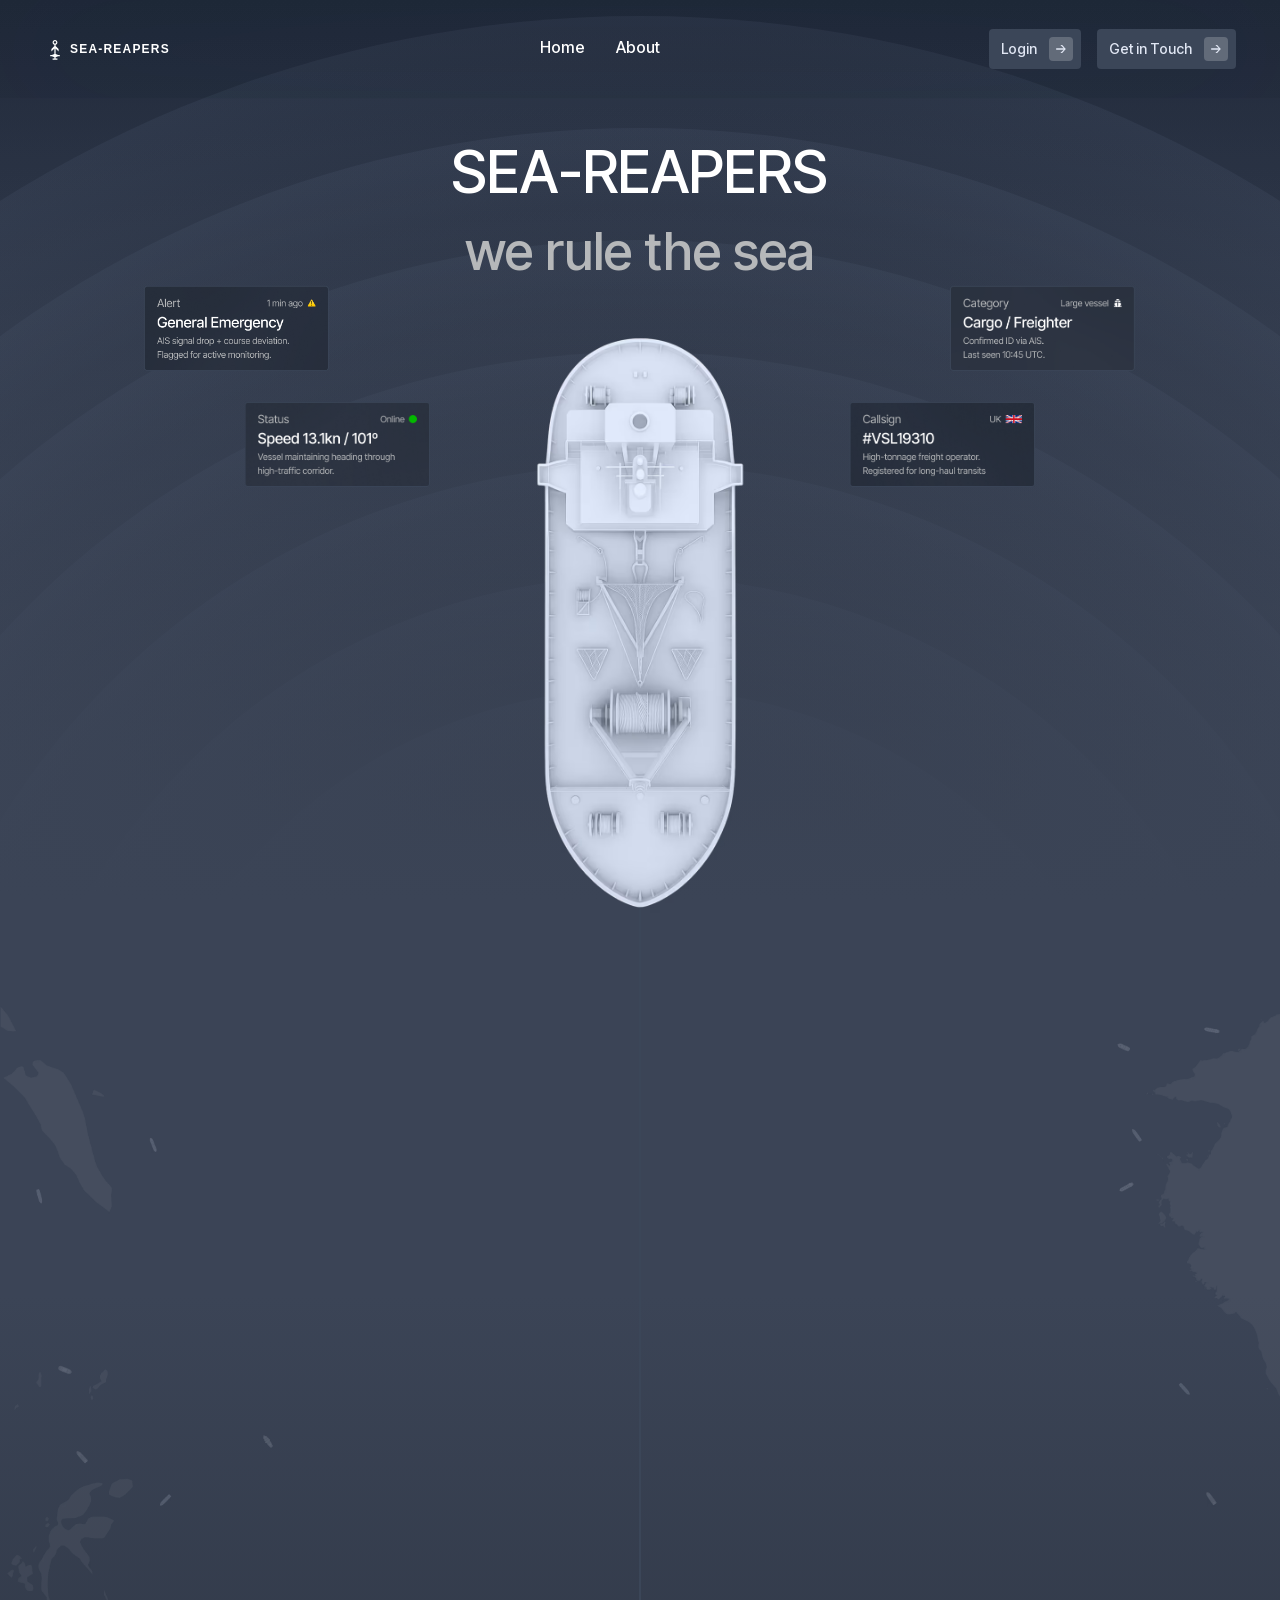
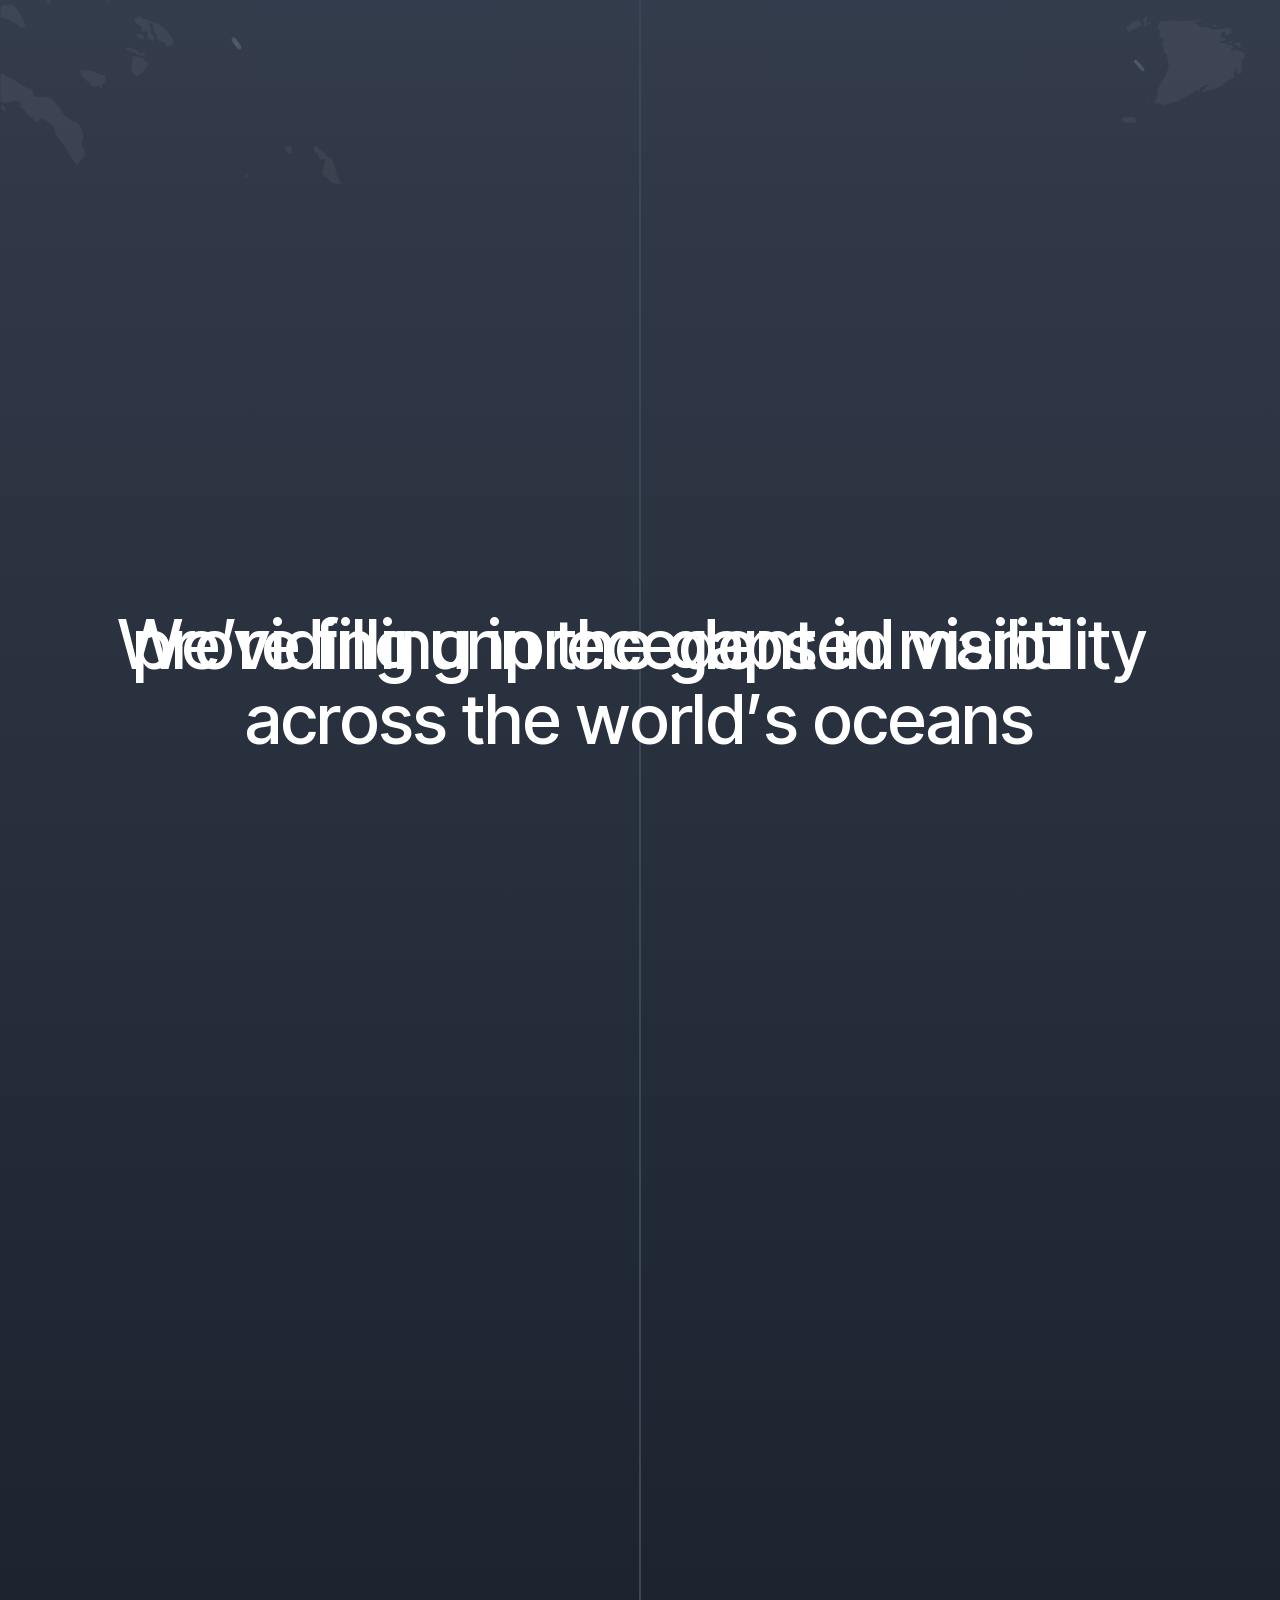
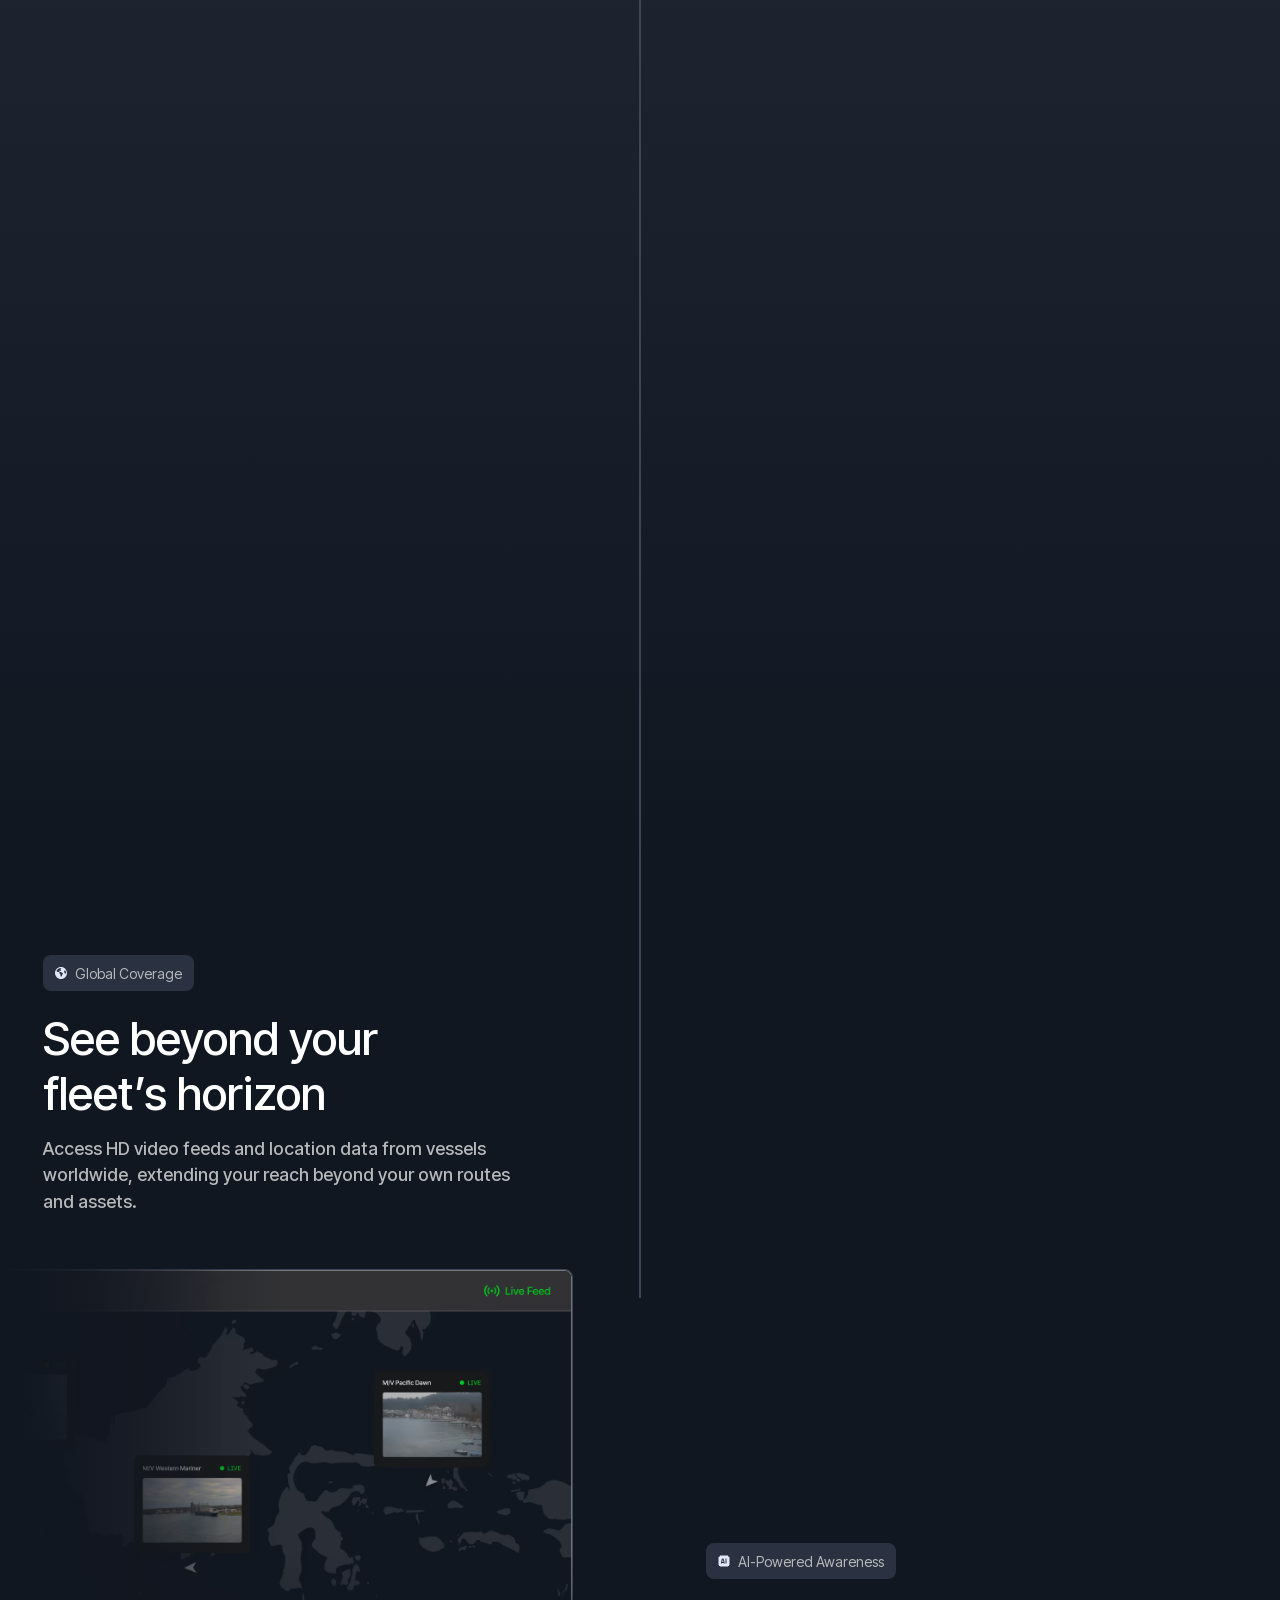
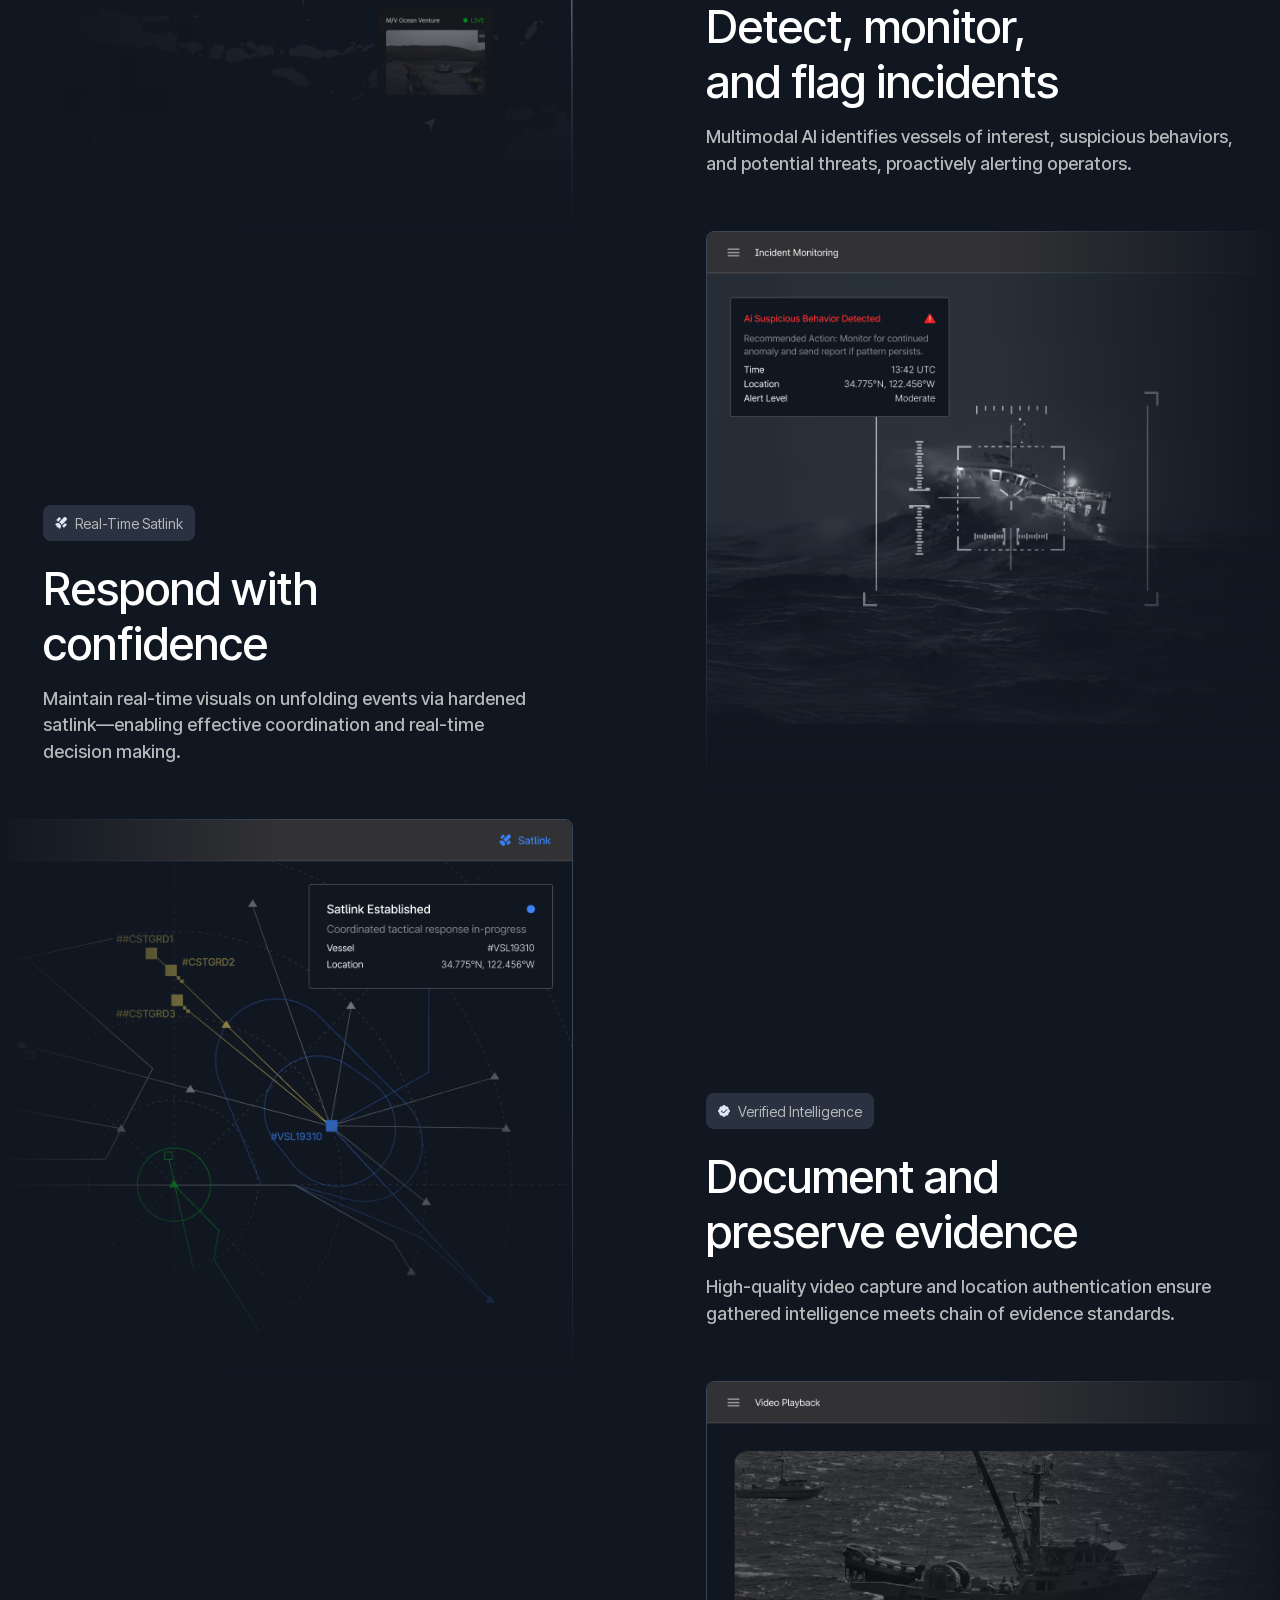
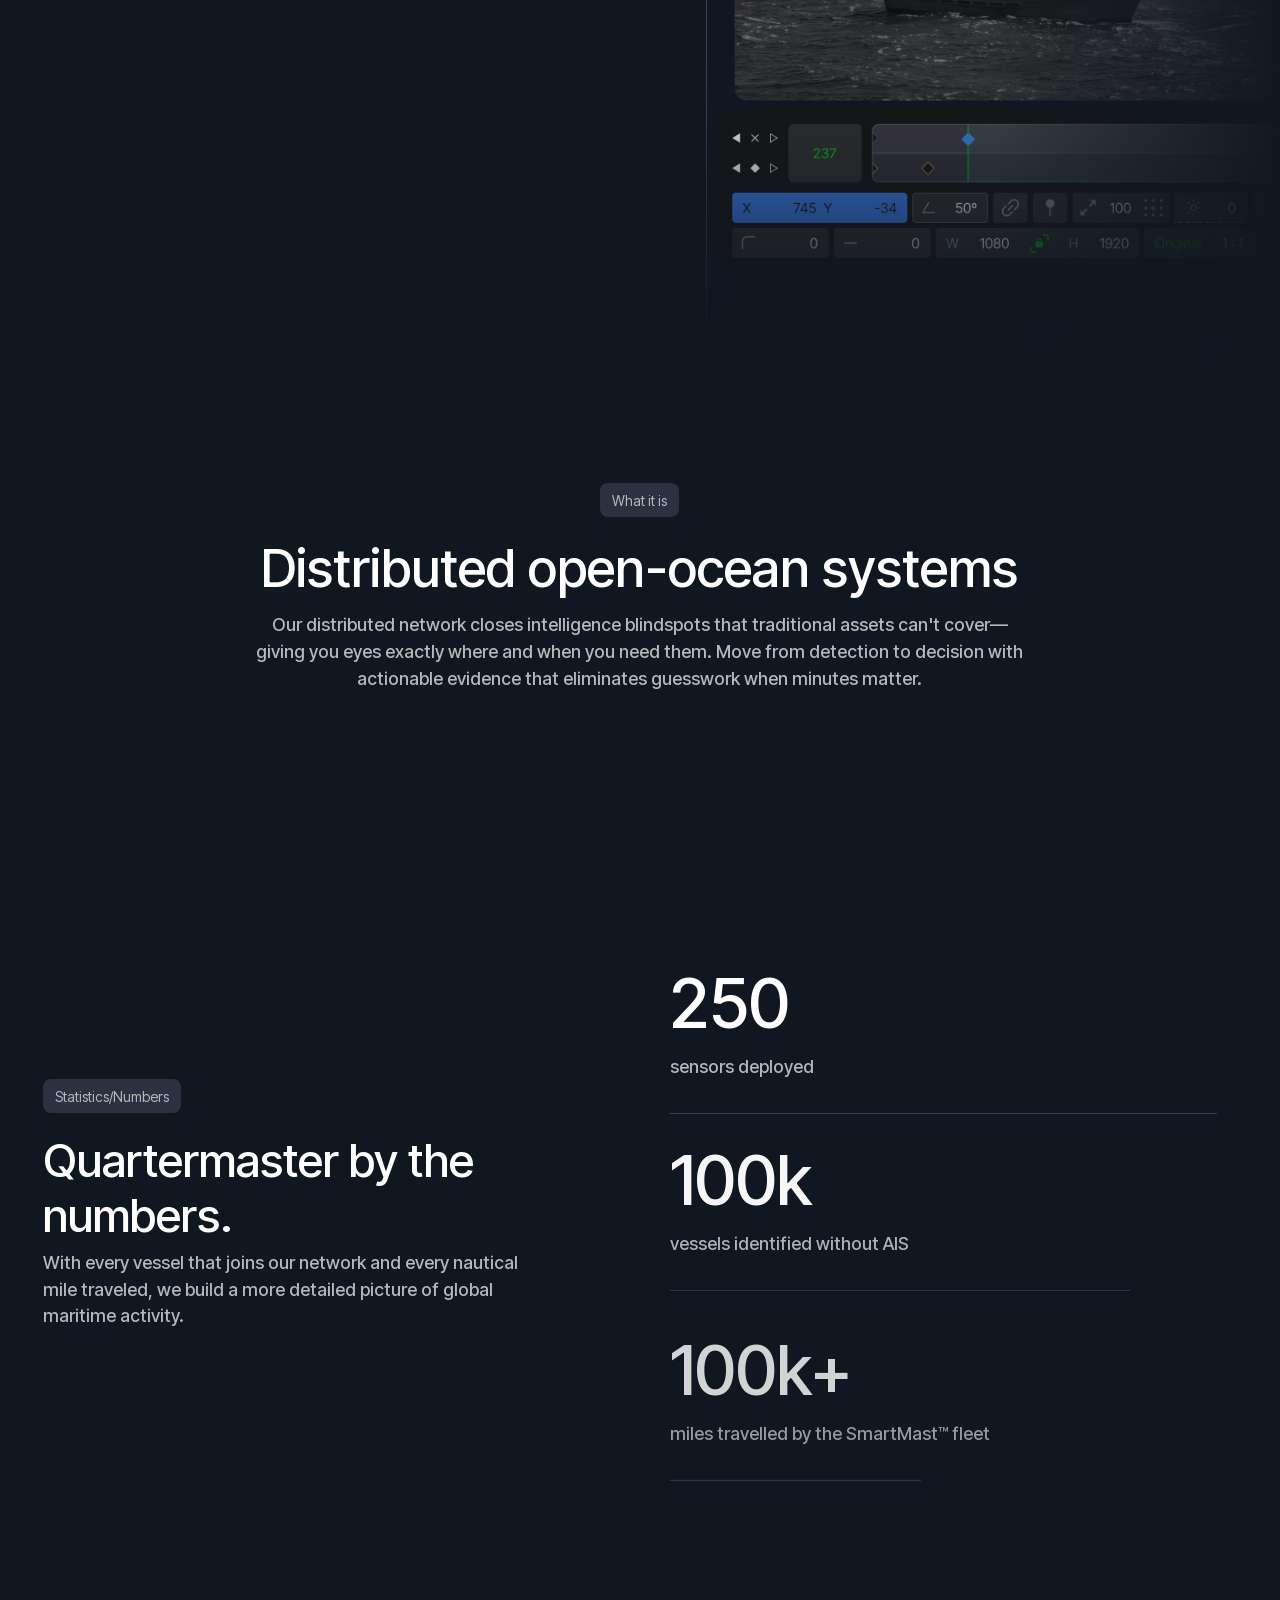
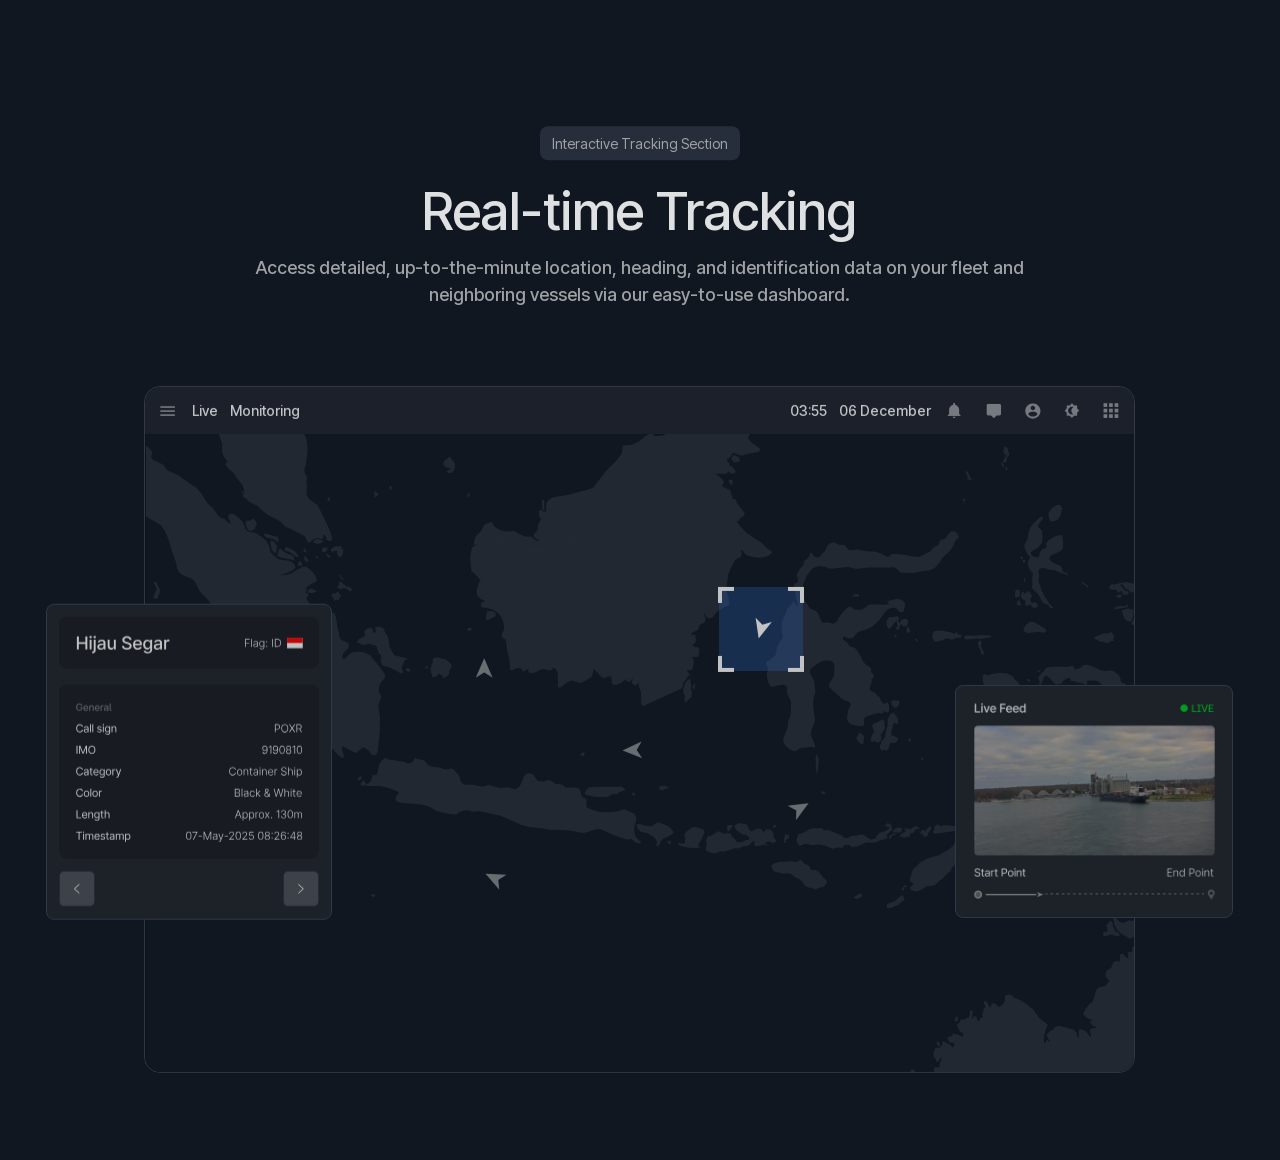
==== commit eca02168: "login" ====
--- a/index.html
+++ b/index.html
@@ -723,6 +723,39 @@
                   </a></li>
               </ul>
               <ul role="list" class="nav_actions_wrap w-list-unstyled is-desktop">
+                <li class="nav_buttons_item is-desktop">
+                  <div data-wf--button--variant="base" class="btn-icon-link">
+                    <div class="btn-icon-content">
+                      <div class="btn-icon-content__mask"><span data-button-anim-target=""
+                          class="btn-icon-content__text">Login</span></div>
+                      <div data-icon-size="normal" class="btn-icon-icon">
+                        <div data-button-anim-target="" class="btn-icon-icon__bg"></div>
+                        <div class="btn-icon-icon__wrap">
+                          <div class="btn-icon-icon__list"><svg xmlns="http://www.w3.org/2000/svg" width="100%"
+                              viewBox="0 0 10 8" fill="none" data-button-anim-target="" class="btn-icon-icon__arrow">
+                              <path
+                                d="M4.45231 0.385986H6.02531L9.30131 3.99999L6.02531 7.61399H4.45231L7.40331 4.58499H0.695312V3.42799H7.41631L4.45231 0.385986Z"
+                                fill="currentColor"></path>
+                            </svg><svg xmlns="http://www.w3.org/2000/svg" width="100%" viewBox="0 0 10 8" fill="none"
+                              data-button-anim-target="" class="btn-icon-icon__arrow">
+                              <path
+                                d="M4.45231 0.385986H6.02531L9.30131 3.99999L6.02531 7.61399H4.45231L7.40331 4.58499H0.695312V3.42799H7.41631L4.45231 0.385986Z"
+                                fill="currentColor"></path>
+                            </svg><svg xmlns="http://www.w3.org/2000/svg" width="100%" viewBox="0 0 10 8" fill="none"
+                              data-button-anim-target="" class="btn-icon-icon__arrow">
+                              <path
+                                d="M4.45231 0.385986H6.02531L9.30131 3.99999L6.02531 7.61399H4.45231L7.40331 4.58499H0.695312V3.42799H7.41631L4.45231 0.385986Z"
+                                fill="currentColor"></path>
+                            </svg></div>
+                        </div>
+                      </div>
+                      <div data-button-anim-target="" class="btn-icon-content__bg"></div>
+                    </div>
+                    <div class="g_clickable_wrap"><a target="" href="/login/"
+                        class="g_clickable_link w-inline-block"><span class="g_clickable_text u-sr-only">Login</span></a><button type="button" class="g_clickable_btn"><span
+                          class="g_clickable_text u-sr-only">Login</span></button></div>
+                  </div>
+                </li>
                 <li class="nav_buttons_item is-main is-desktop">
                   <div data-wf--button--variant="base" class="btn-icon-link">
                     <div class="btn-icon-content">
@@ -791,6 +824,40 @@
                     </a></li>
                   </ul>
                   <ul role="list" class="nav_actions_wrap w-list-unstyled">
+                    <li class="nav_buttons_item">
+                      <div data-wf--button--variant="base" class="btn-icon-link">
+                        <div class="btn-icon-content">
+                          <div class="btn-icon-content__mask"><span data-button-anim-target=""
+                              class="btn-icon-content__text">Login</span></div>
+                          <div data-icon-size="normal" class="btn-icon-icon">
+                            <div data-button-anim-target="" class="btn-icon-icon__bg"></div>
+                            <div class="btn-icon-icon__wrap">
+                              <div class="btn-icon-icon__list"><svg xmlns="http://www.w3.org/2000/svg" width="100%"
+                                  viewBox="0 0 10 8" fill="none" data-button-anim-target=""
+                                  class="btn-icon-icon__arrow">
+                                  <path
+                                    d="M4.45231 0.385986H6.02531L9.30131 3.99999L6.02531 7.61399H4.45231L7.40331 4.58499H0.695312V3.42799H7.41631L4.45231 0.385986Z"
+                                    fill="currentColor"></path>
+                                </svg><svg xmlns="http://www.w3.org/2000/svg" width="100%" viewBox="0 0 10 8"
+                                  fill="none" data-button-anim-target="" class="btn-icon-icon__arrow">
+                                  <path
+                                    d="M4.45231 0.385986H6.02531L9.30131 3.99999L6.02531 7.61399H4.45231L7.40331 4.58499H0.695312V3.42799H7.41631L4.45231 0.385986Z"
+                                    fill="currentColor"></path>
+                                </svg><svg xmlns="http://www.w3.org/2000/svg" width="100%" viewBox="0 0 10 8"
+                                  fill="none" data-button-anim-target="" class="btn-icon-icon__arrow">
+                                  <path
+                                    d="M4.45231 0.385986H6.02531L9.30131 3.99999L6.02531 7.61399H4.45231L7.40331 4.58499H0.695312V3.42799H7.41631L4.45231 0.385986Z"
+                                    fill="currentColor"></path>
+                                </svg></div>
+                            </div>
+                          </div>
+                          <div data-button-anim-target="" class="btn-icon-content__bg"></div>
+                        </div>
+                        <div class="g_clickable_wrap"><a target="" href="/login/"
+                            class="g_clickable_link w-inline-block"><span class="g_clickable_text u-sr-only">Login</span></a><button type="button" class="g_clickable_btn"><span
+                              class="g_clickable_text u-sr-only">Login</span></button></div>
+                      </div>
+                    </li>
                     <li class="nav_buttons_item is-main">
                       <div data-wf--button--variant="base" class="btn-icon-link">
                         <div class="btn-icon-content">
